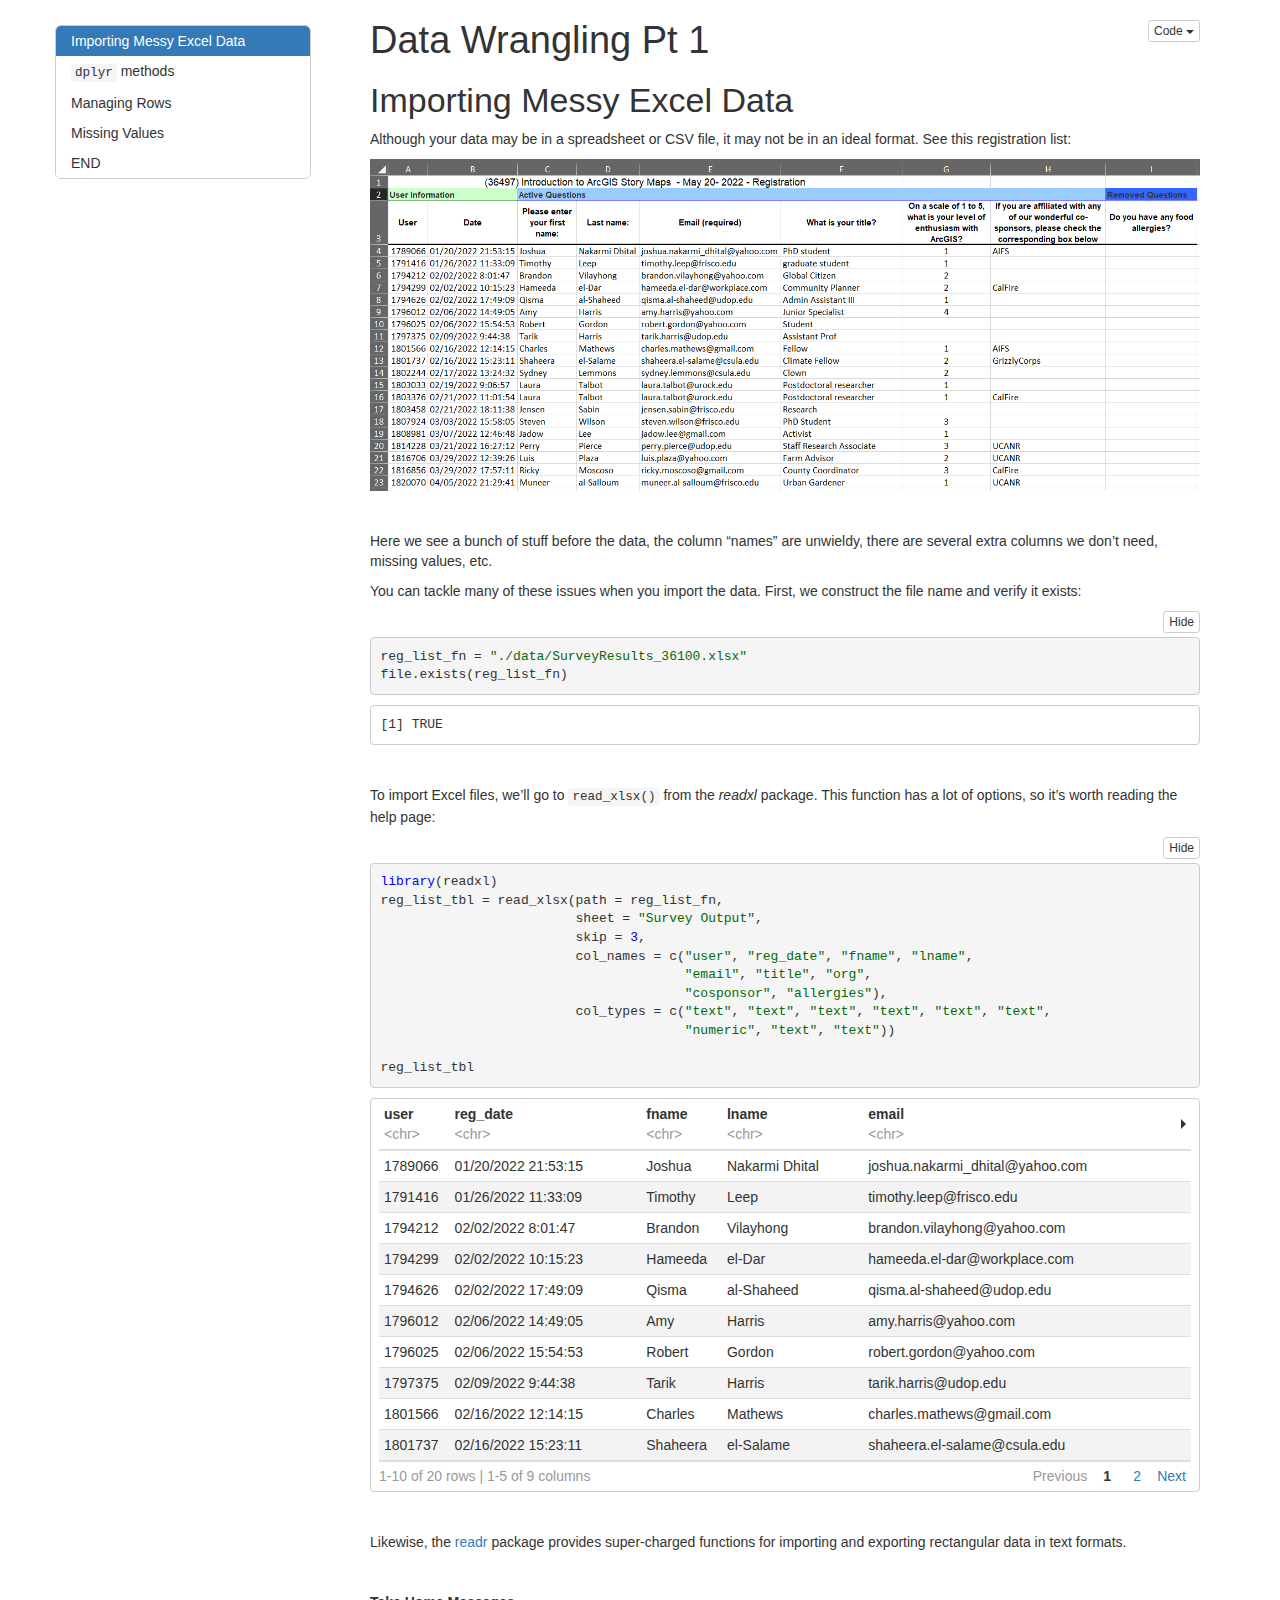
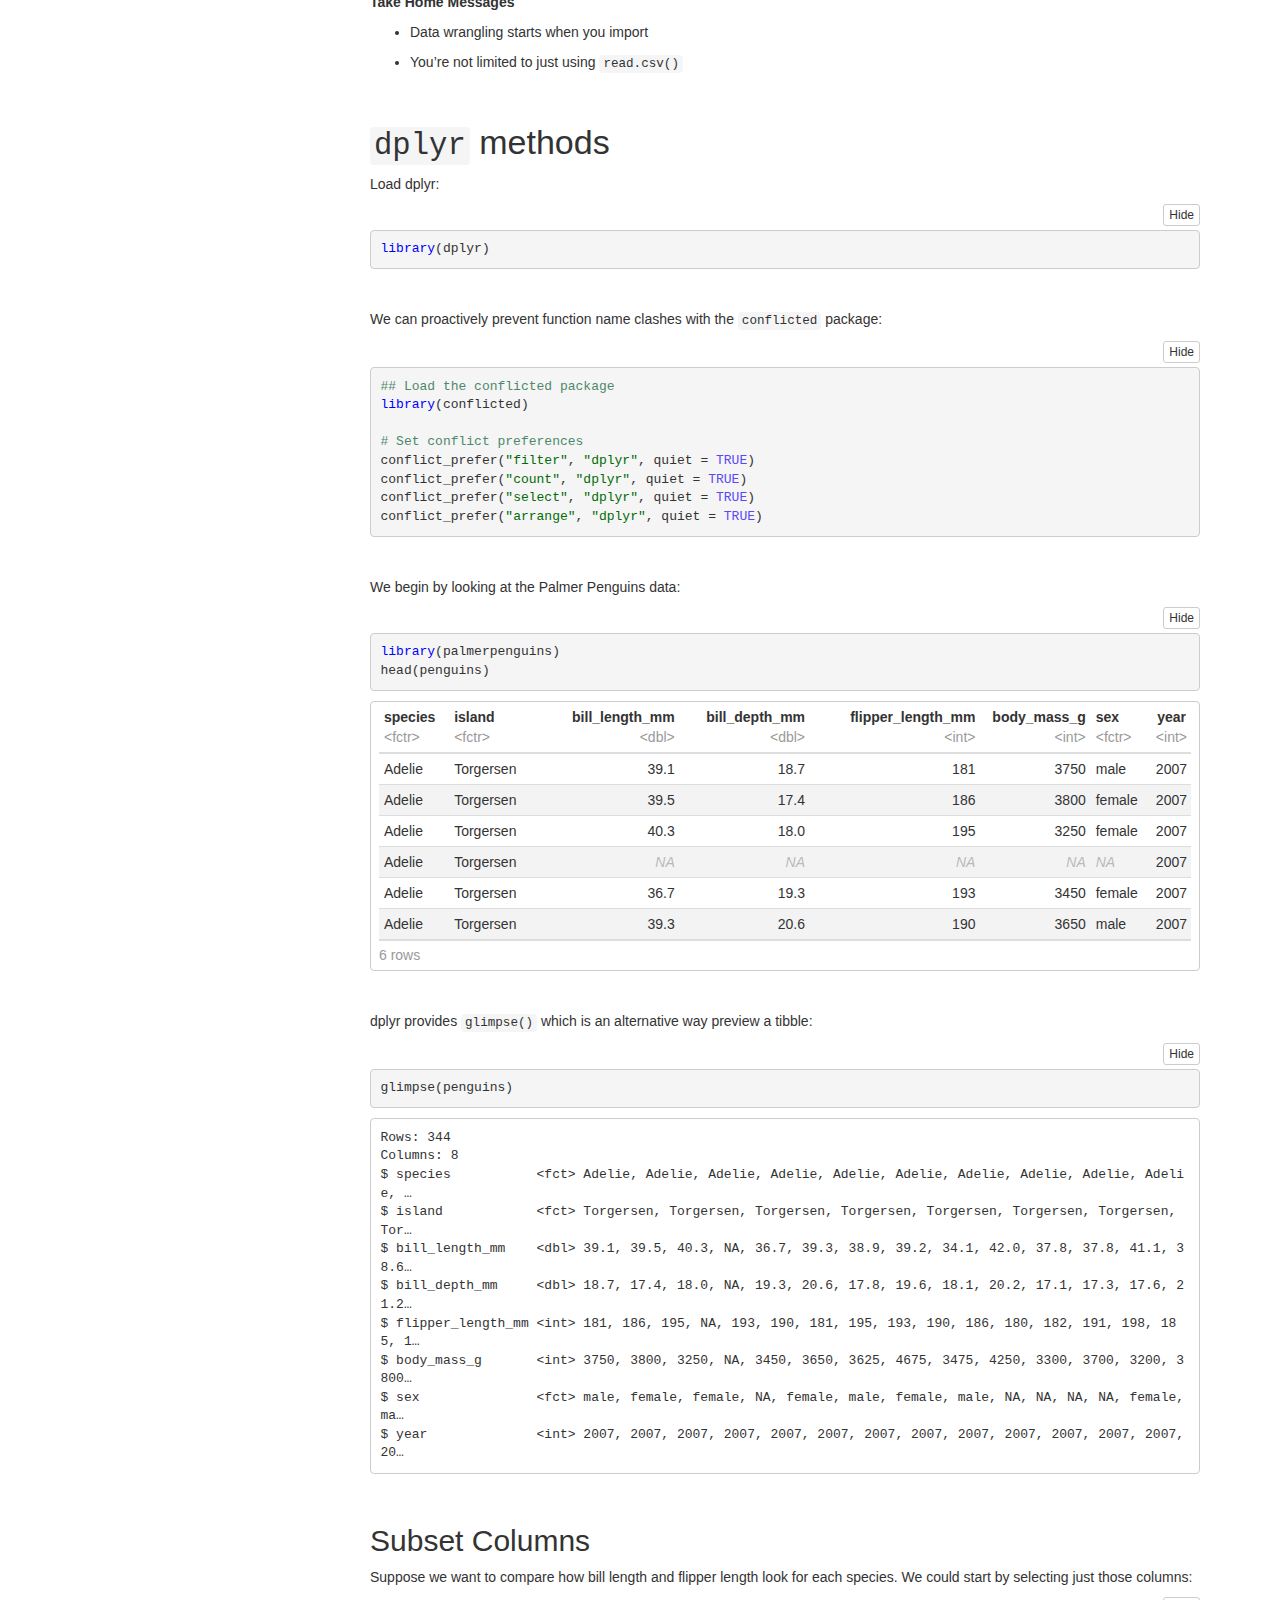
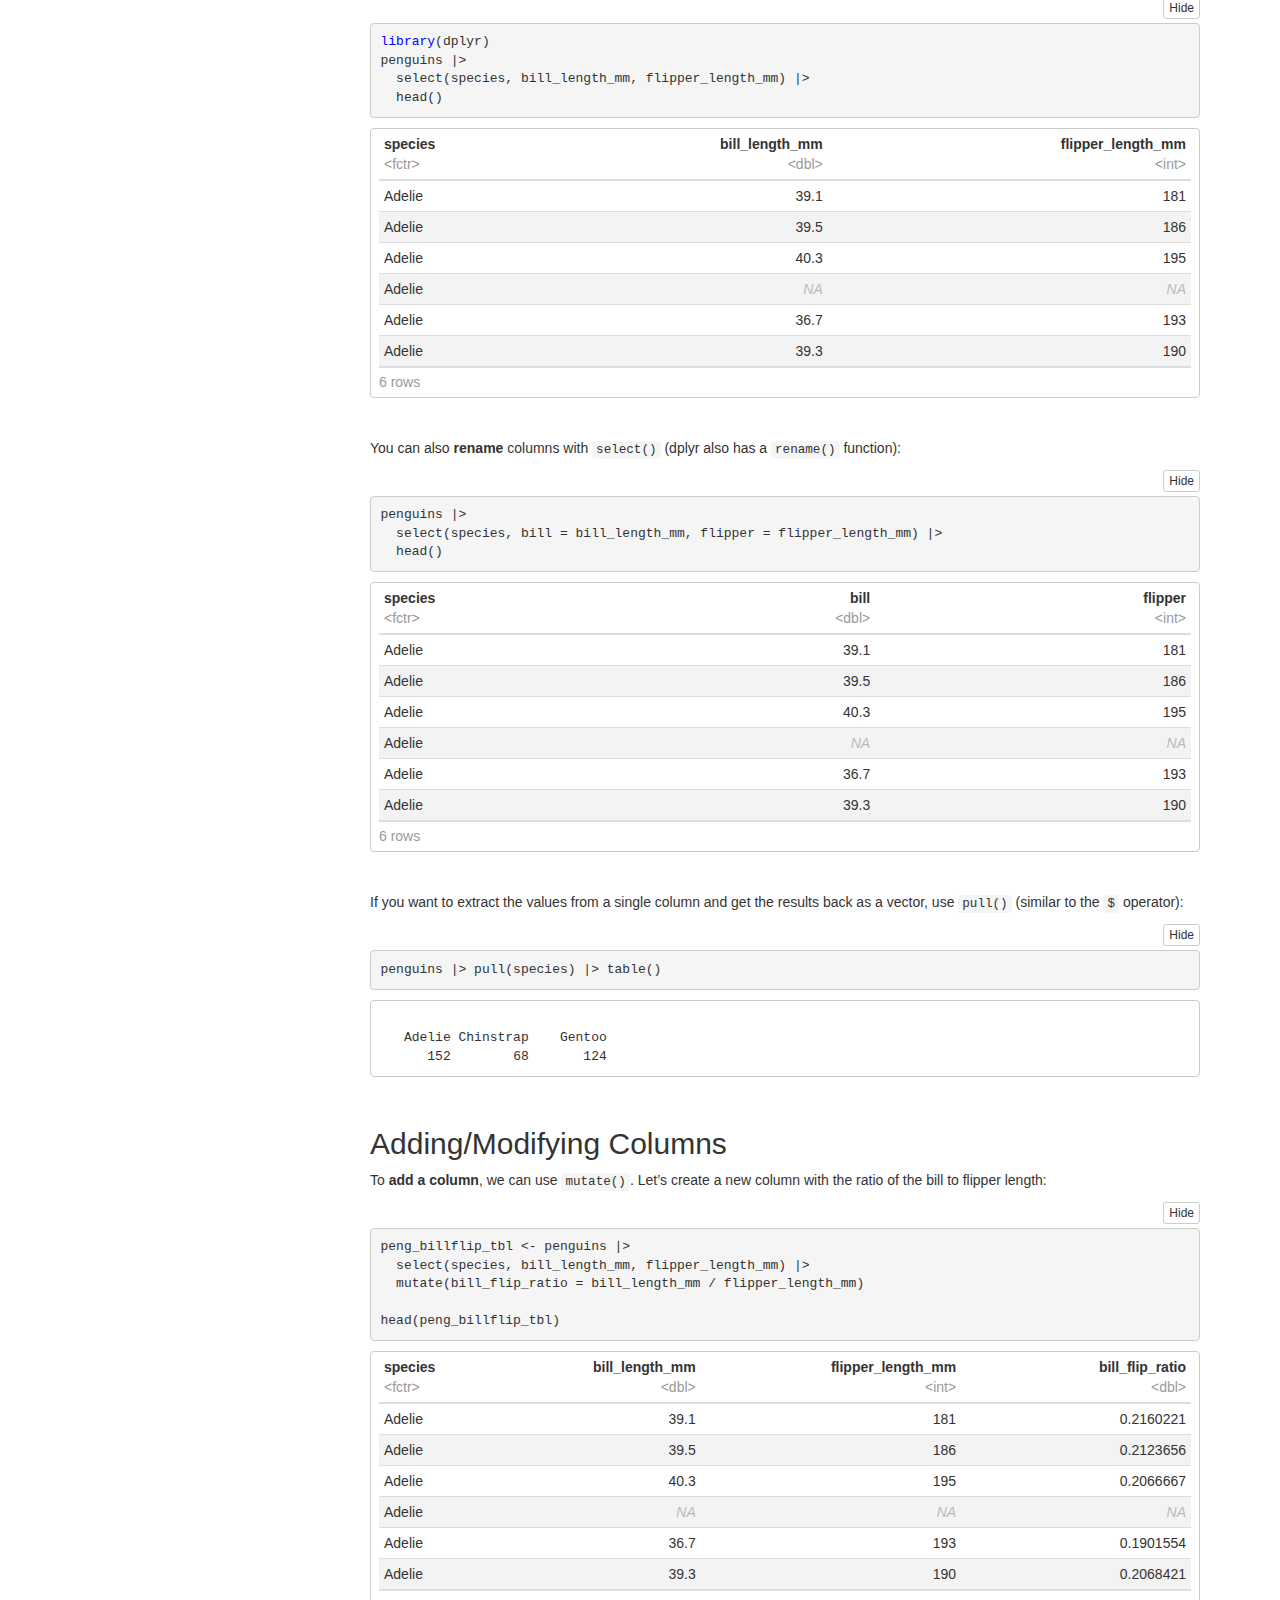
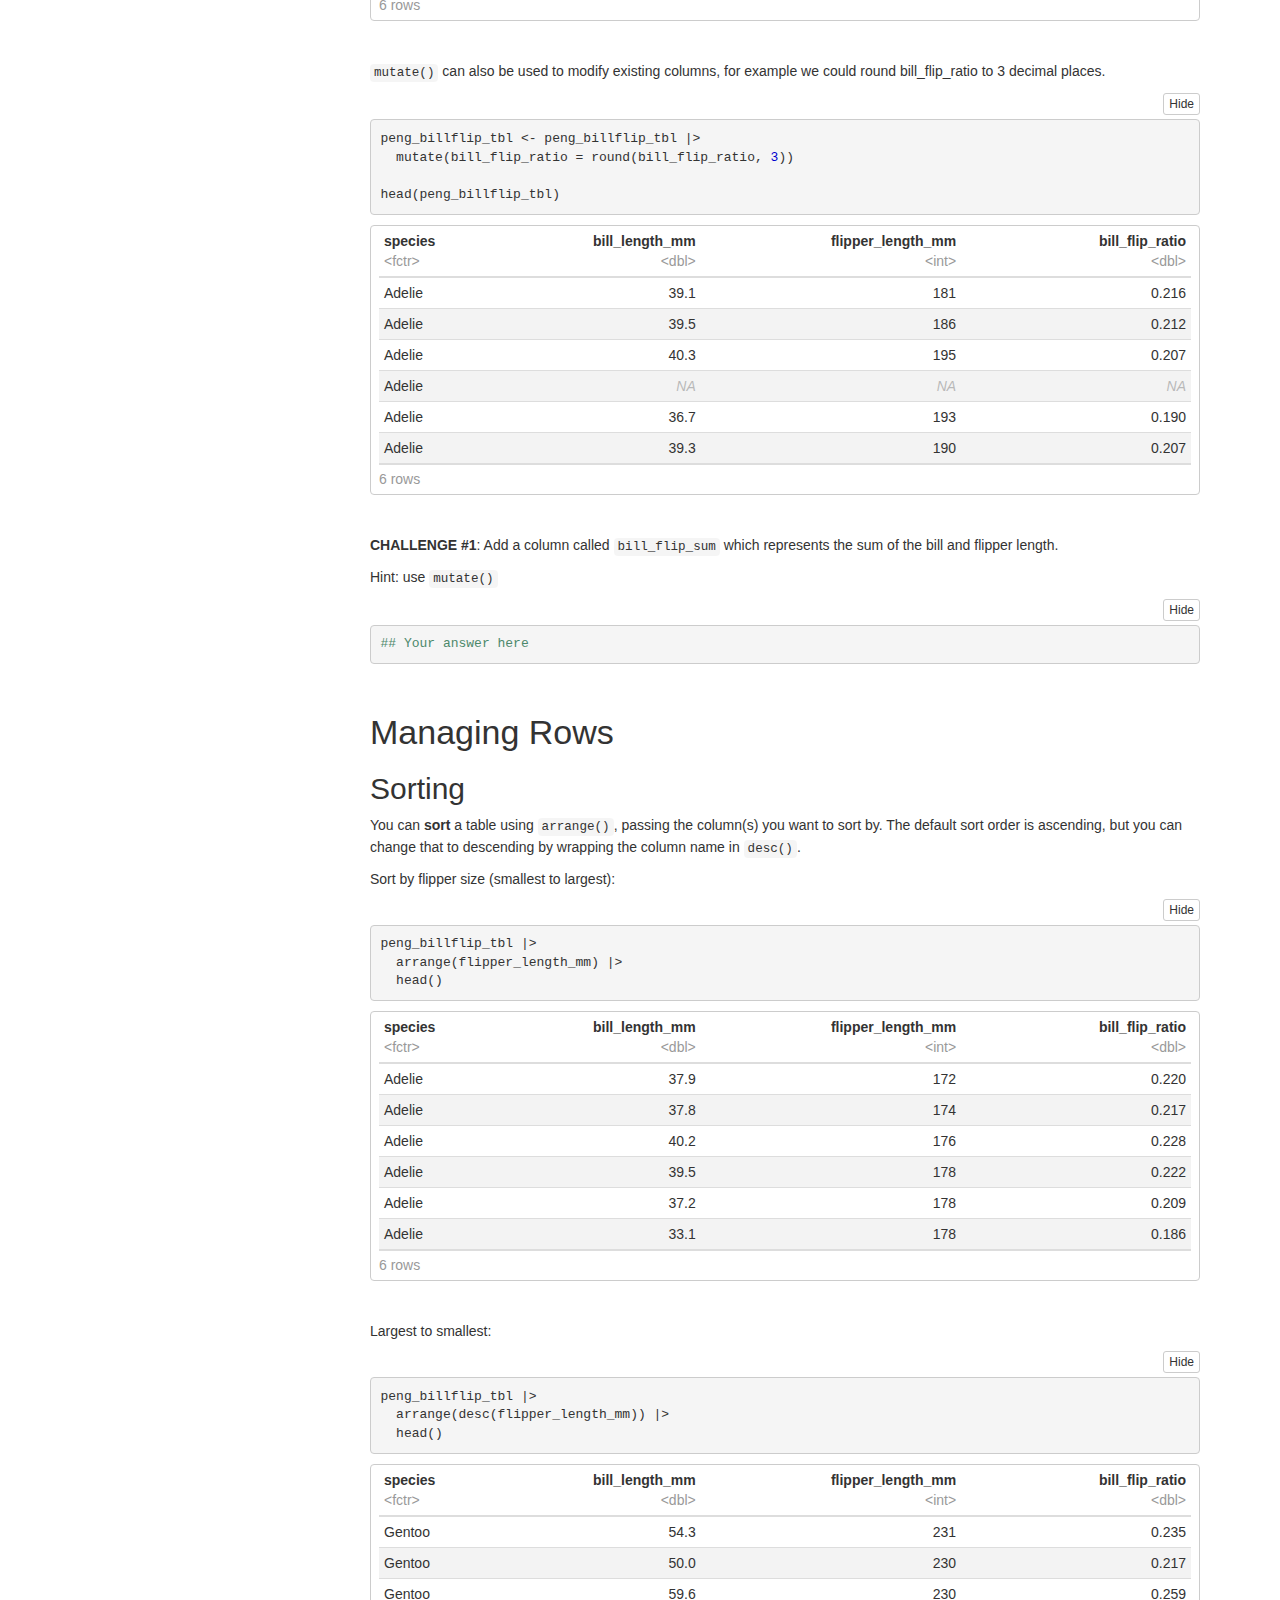
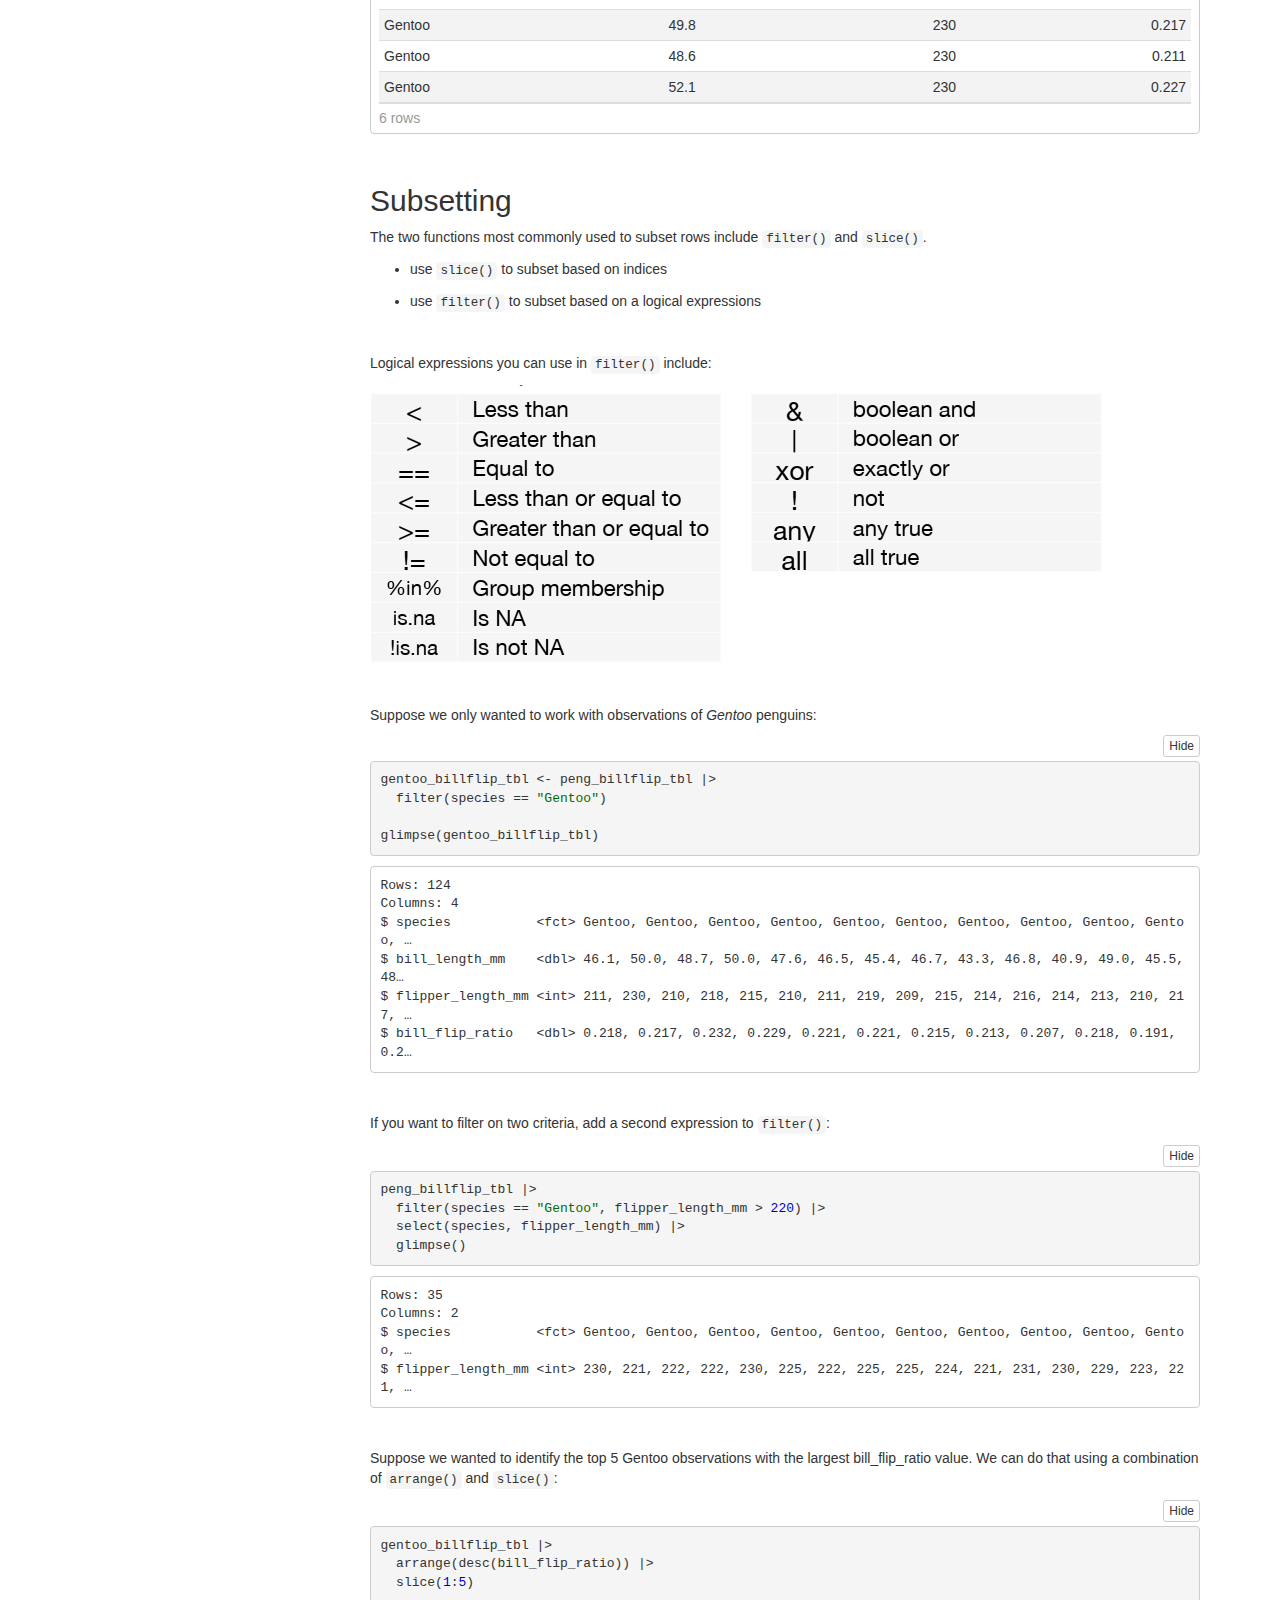
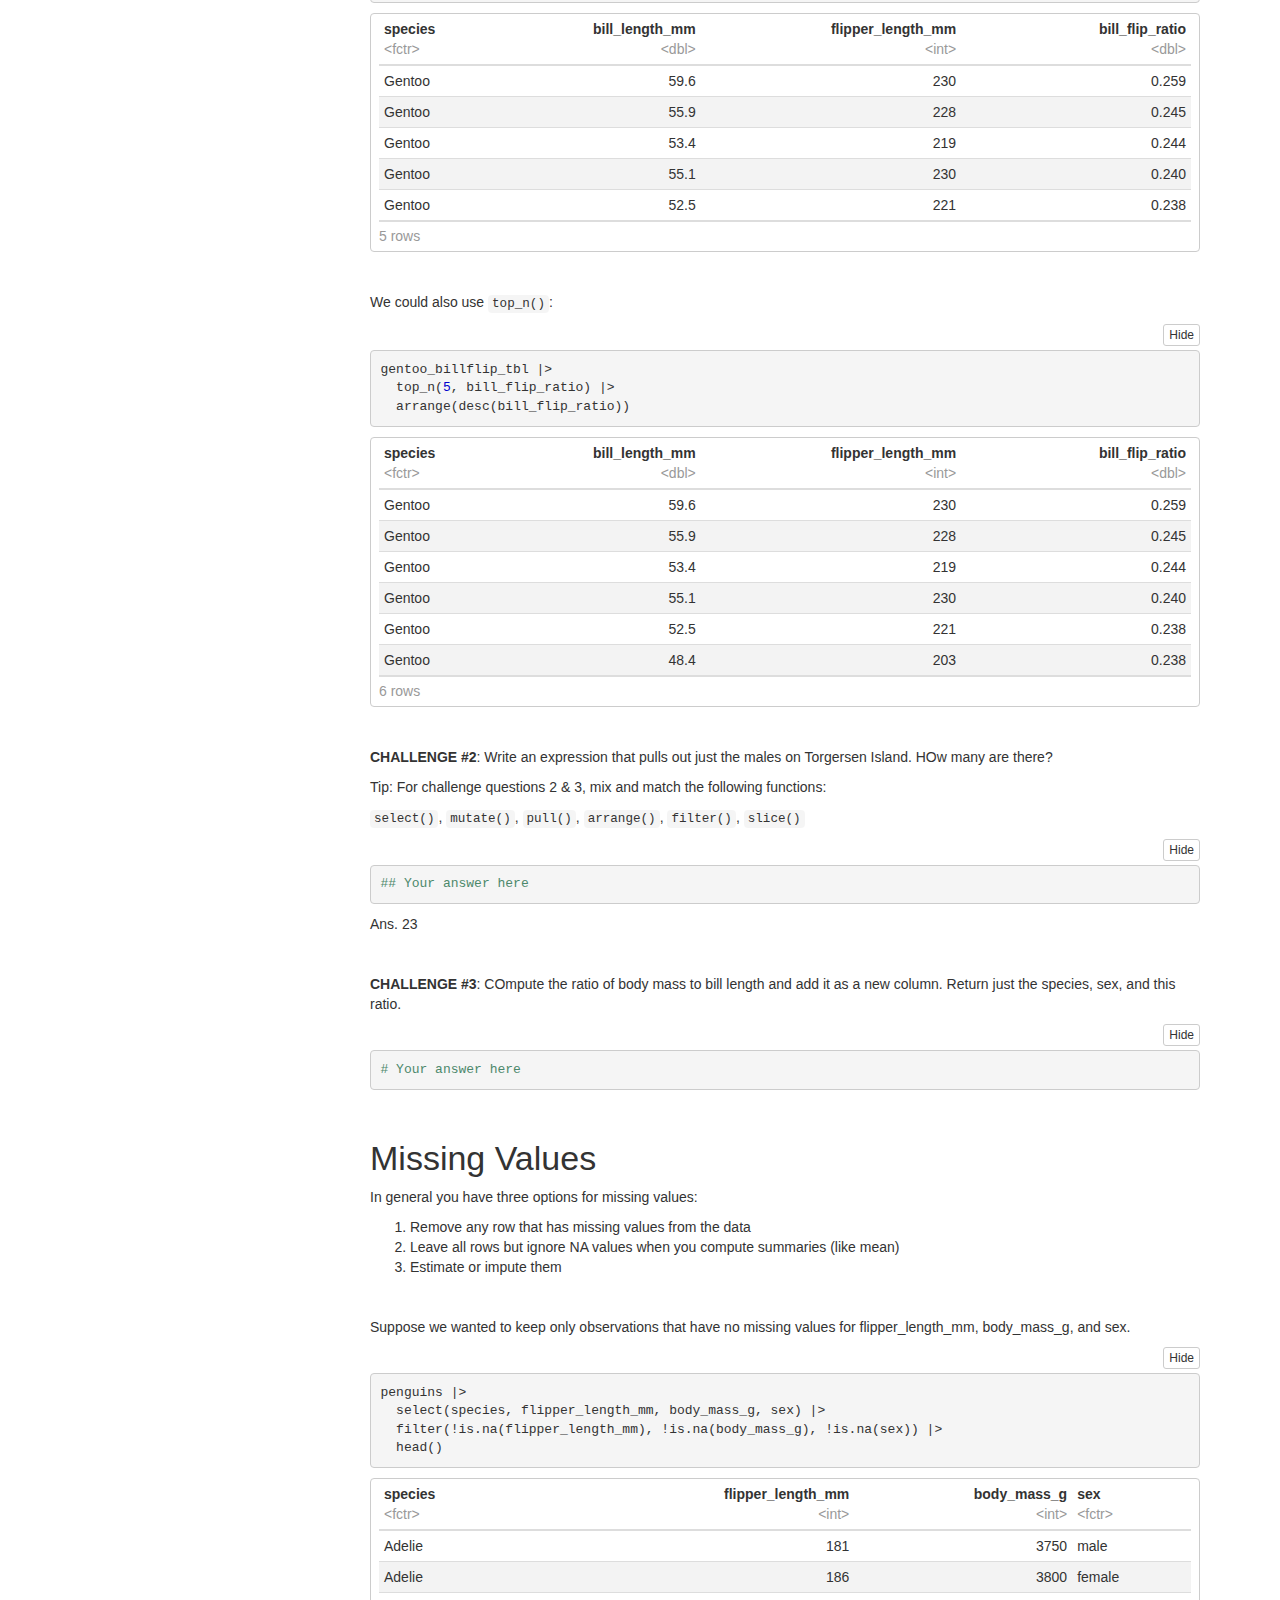
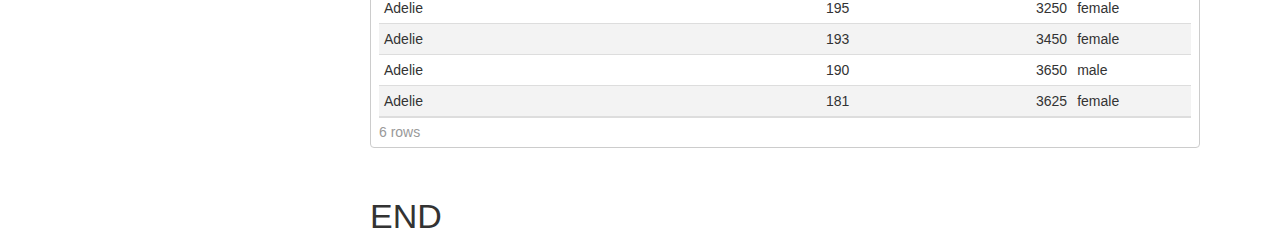
==== exercises/nb_datawrangling_01.nb.html @ 85abaac6 "Updates for Part 3" ====
<!DOCTYPE html>

<html>

<head>

<meta charset="utf-8" />
<meta name="generator" content="pandoc" />
<meta http-equiv="X-UA-Compatible" content="IE=EDGE" />




<title>Data Wrangling Pt 1</title>

<script>// Pandoc 2.9 adds attributes on both header and div. We remove the former (to
// be compatible with the behavior of Pandoc < 2.8).
document.addEventListener('DOMContentLoaded', function(e) {
  var hs = document.querySelectorAll("div.section[class*='level'] > :first-child");
  var i, h, a;
  for (i = 0; i < hs.length; i++) {
    h = hs[i];
    if (!/^h[1-6]$/i.test(h.tagName)) continue;  // it should be a header h1-h6
    a = h.attributes;
    while (a.length > 0) h.removeAttribute(a[0].name);
  }
});
</script>
<script>/*! jQuery v3.6.0 | (c) OpenJS Foundation and other contributors | jquery.org/license */
!function(e,t){"use strict";"object"==typeof module&&"object"==typeof module.exports?module.exports=e.document?t(e,!0):function(e){if(!e.document)throw new Error("jQuery requires a window with a document");return t(e)}:t(e)}("undefined"!=typeof window?window:this,function(C,e){"use strict";var t=[],r=Object.getPrototypeOf,s=t.slice,g=t.flat?function(e){return t.flat.call(e)}:function(e){return t.concat.apply([],e)},u=t.push,i=t.indexOf,n={},o=n.toString,v=n.hasOwnProperty,a=v.toString,l=a.call(Object),y={},m=function(e){return"function"==typeof e&&"number"!=typeof e.nodeType&&"function"!=typeof e.item},x=function(e){return null!=e&&e===e.window},E=C.document,c={type:!0,src:!0,nonce:!0,noModule:!0};function b(e,t,n){var r,i,o=(n=n||E).createElement("script");if(o.text=e,t)for(r in c)(i=t[r]||t.getAttribute&&t.getAttribute(r))&&o.setAttribute(r,i);n.head.appendChild(o).parentNode.removeChild(o)}function w(e){return null==e?e+"":"object"==typeof e||"function"==typeof e?n[o.call(e)]||"object":typeof e}var f="3.6.0",S=function(e,t){return new S.fn.init(e,t)};function p(e){var t=!!e&&"length"in e&&e.length,n=w(e);return!m(e)&&!x(e)&&("array"===n||0===t||"number"==typeof t&&0<t&&t-1 in e)}S.fn=S.prototype={jquery:f,constructor:S,length:0,toArray:function(){return s.call(this)},get:function(e){return null==e?s.call(this):e<0?this[e+this.length]:this[e]},pushStack:function(e){var t=S.merge(this.constructor(),e);return t.prevObject=this,t},each:function(e){return S.each(this,e)},map:function(n){return this.pushStack(S.map(this,function(e,t){return n.call(e,t,e)}))},slice:function(){return this.pushStack(s.apply(this,arguments))},first:function(){return this.eq(0)},last:function(){return this.eq(-1)},even:function(){return this.pushStack(S.grep(this,function(e,t){return(t+1)%2}))},odd:function(){return this.pushStack(S.grep(this,function(e,t){return t%2}))},eq:function(e){var t=this.length,n=+e+(e<0?t:0);return this.pushStack(0<=n&&n<t?[this[n]]:[])},end:function(){return this.prevObject||this.constructor()},push:u,sort:t.sort,splice:t.splice},S.extend=S.fn.extend=function(){var e,t,n,r,i,o,a=arguments[0]||{},s=1,u=arguments.length,l=!1;for("boolean"==typeof a&&(l=a,a=arguments[s]||{},s++),"object"==typeof a||m(a)||(a={}),s===u&&(a=this,s--);s<u;s++)if(null!=(e=arguments[s]))for(t in e)r=e[t],"__proto__"!==t&&a!==r&&(l&&r&&(S.isPlainObject(r)||(i=Array.isArray(r)))?(n=a[t],o=i&&!Array.isArray(n)?[]:i||S.isPlainObject(n)?n:{},i=!1,a[t]=S.extend(l,o,r)):void 0!==r&&(a[t]=r));return a},S.extend({expando:"jQuery"+(f+Math.random()).replace(/\D/g,""),isReady:!0,error:function(e){throw new Error(e)},noop:function(){},isPlainObject:function(e){var t,n;return!(!e||"[object Object]"!==o.call(e))&&(!(t=r(e))||"function"==typeof(n=v.call(t,"constructor")&&t.constructor)&&a.call(n)===l)},isEmptyObject:function(e){var t;for(t in e)return!1;return!0},globalEval:function(e,t,n){b(e,{nonce:t&&t.nonce},n)},each:function(e,t){var n,r=0;if(p(e)){for(n=e.length;r<n;r++)if(!1===t.call(e[r],r,e[r]))break}else for(r in e)if(!1===t.call(e[r],r,e[r]))break;return e},makeArray:function(e,t){var n=t||[];return null!=e&&(p(Object(e))?S.merge(n,"string"==typeof e?[e]:e):u.call(n,e)),n},inArray:function(e,t,n){return null==t?-1:i.call(t,e,n)},merge:function(e,t){for(var n=+t.length,r=0,i=e.length;r<n;r++)e[i++]=t[r];return e.length=i,e},grep:function(e,t,n){for(var r=[],i=0,o=e.length,a=!n;i<o;i++)!t(e[i],i)!==a&&r.push(e[i]);return r},map:function(e,t,n){var r,i,o=0,a=[];if(p(e))for(r=e.length;o<r;o++)null!=(i=t(e[o],o,n))&&a.push(i);else for(o in e)null!=(i=t(e[o],o,n))&&a.push(i);return g(a)},guid:1,support:y}),"function"==typeof Symbol&&(S.fn[Symbol.iterator]=t[Symbol.iterator]),S.each("Boolean Number String Function Array Date RegExp Object Error Symbol".split(" "),function(e,t){n["[object "+t+"]"]=t.toLowerCase()});var d=function(n){var e,d,b,o,i,h,f,g,w,u,l,T,C,a,E,v,s,c,y,S="sizzle"+1*new Date,p=n.document,k=0,r=0,m=ue(),x=ue(),A=ue(),N=ue(),j=function(e,t){return e===t&&(l=!0),0},D={}.hasOwnProperty,t=[],q=t.pop,L=t.push,H=t.push,O=t.slice,P=function(e,t){for(var n=0,r=e.length;n<r;n++)if(e[n]===t)return n;return-1},R="checked|selected|async|autofocus|autoplay|controls|defer|disabled|hidden|ismap|loop|multiple|open|readonly|required|scoped",M="[\\x20\\t\\r\\n\\f]",I="(?:\\\\[\\da-fA-F]{1,6}"+M+"?|\\\\[^\\r\\n\\f]|[\\w-]|[^\0-\\x7f])+",W="\\["+M+"*("+I+")(?:"+M+"*([*^$|!~]?=)"+M+"*(?:'((?:\\\\.|[^\\\\'])*)'|\"((?:\\\\.|[^\\\\\"])*)\"|("+I+"))|)"+M+"*\\]",F=":("+I+")(?:\\((('((?:\\\\.|[^\\\\'])*)'|\"((?:\\\\.|[^\\\\\"])*)\")|((?:\\\\.|[^\\\\()[\\]]|"+W+")*)|.*)\\)|)",B=new RegExp(M+"+","g"),$=new RegExp("^"+M+"+|((?:^|[^\\\\])(?:\\\\.)*)"+M+"+$","g"),_=new RegExp("^"+M+"*,"+M+"*"),z=new RegExp("^"+M+"*([>+~]|"+M+")"+M+"*"),U=new RegExp(M+"|>"),X=new RegExp(F),V=new RegExp("^"+I+"$"),G={ID:new RegExp("^#("+I+")"),CLASS:new RegExp("^\\.("+I+")"),TAG:new RegExp("^("+I+"|[*])"),ATTR:new RegExp("^"+W),PSEUDO:new RegExp("^"+F),CHILD:new RegExp("^:(only|first|last|nth|nth-last)-(child|of-type)(?:\\("+M+"*(even|odd|(([+-]|)(\\d*)n|)"+M+"*(?:([+-]|)"+M+"*(\\d+)|))"+M+"*\\)|)","i"),bool:new RegExp("^(?:"+R+")$","i"),needsContext:new RegExp("^"+M+"*[>+~]|:(even|odd|eq|gt|lt|nth|first|last)(?:\\("+M+"*((?:-\\d)?\\d*)"+M+"*\\)|)(?=[^-]|$)","i")},Y=/HTML$/i,Q=/^(?:input|select|textarea|button)$/i,J=/^h\d$/i,K=/^[^{]+\{\s*\[native \w/,Z=/^(?:#([\w-]+)|(\w+)|\.([\w-]+))$/,ee=/[+~]/,te=new RegExp("\\\\[\\da-fA-F]{1,6}"+M+"?|\\\\([^\\r\\n\\f])","g"),ne=function(e,t){var n="0x"+e.slice(1)-65536;return t||(n<0?String.fromCharCode(n+65536):String.fromCharCode(n>>10|55296,1023&n|56320))},re=/([\0-\x1f\x7f]|^-?\d)|^-$|[^\0-\x1f\x7f-\uFFFF\w-]/g,ie=function(e,t){return t?"\0"===e?"\ufffd":e.slice(0,-1)+"\\"+e.charCodeAt(e.length-1).toString(16)+" ":"\\"+e},oe=function(){T()},ae=be(function(e){return!0===e.disabled&&"fieldset"===e.nodeName.toLowerCase()},{dir:"parentNode",next:"legend"});try{H.apply(t=O.call(p.childNodes),p.childNodes),t[p.childNodes.length].nodeType}catch(e){H={apply:t.length?function(e,t){L.apply(e,O.call(t))}:function(e,t){var n=e.length,r=0;while(e[n++]=t[r++]);e.length=n-1}}}function se(t,e,n,r){var i,o,a,s,u,l,c,f=e&&e.ownerDocument,p=e?e.nodeType:9;if(n=n||[],"string"!=typeof t||!t||1!==p&&9!==p&&11!==p)return n;if(!r&&(T(e),e=e||C,E)){if(11!==p&&(u=Z.exec(t)))if(i=u[1]){if(9===p){if(!(a=e.getElementById(i)))return n;if(a.id===i)return n.push(a),n}else if(f&&(a=f.getElementById(i))&&y(e,a)&&a.id===i)return n.push(a),n}else{if(u[2])return H.apply(n,e.getElementsByTagName(t)),n;if((i=u[3])&&d.getElementsByClassName&&e.getElementsByClassName)return H.apply(n,e.getElementsByClassName(i)),n}if(d.qsa&&!N[t+" "]&&(!v||!v.test(t))&&(1!==p||"object"!==e.nodeName.toLowerCase())){if(c=t,f=e,1===p&&(U.test(t)||z.test(t))){(f=ee.test(t)&&ye(e.parentNode)||e)===e&&d.scope||((s=e.getAttribute("id"))?s=s.replace(re,ie):e.setAttribute("id",s=S)),o=(l=h(t)).length;while(o--)l[o]=(s?"#"+s:":scope")+" "+xe(l[o]);c=l.join(",")}try{return H.apply(n,f.querySelectorAll(c)),n}catch(e){N(t,!0)}finally{s===S&&e.removeAttribute("id")}}}return g(t.replace($,"$1"),e,n,r)}function ue(){var r=[];return function e(t,n){return r.push(t+" ")>b.cacheLength&&delete e[r.shift()],e[t+" "]=n}}function le(e){return e[S]=!0,e}function ce(e){var t=C.createElement("fieldset");try{return!!e(t)}catch(e){return!1}finally{t.parentNode&&t.parentNode.removeChild(t),t=null}}function fe(e,t){var n=e.split("|"),r=n.length;while(r--)b.attrHandle[n[r]]=t}function pe(e,t){var n=t&&e,r=n&&1===e.nodeType&&1===t.nodeType&&e.sourceIndex-t.sourceIndex;if(r)return r;if(n)while(n=n.nextSibling)if(n===t)return-1;return e?1:-1}function de(t){return function(e){return"input"===e.nodeName.toLowerCase()&&e.type===t}}function he(n){return function(e){var t=e.nodeName.toLowerCase();return("input"===t||"button"===t)&&e.type===n}}function ge(t){return function(e){return"form"in e?e.parentNode&&!1===e.disabled?"label"in e?"label"in e.parentNode?e.parentNode.disabled===t:e.disabled===t:e.isDisabled===t||e.isDisabled!==!t&&ae(e)===t:e.disabled===t:"label"in e&&e.disabled===t}}function ve(a){return le(function(o){return o=+o,le(function(e,t){var n,r=a([],e.length,o),i=r.length;while(i--)e[n=r[i]]&&(e[n]=!(t[n]=e[n]))})})}function ye(e){return e&&"undefined"!=typeof e.getElementsByTagName&&e}for(e in d=se.support={},i=se.isXML=function(e){var t=e&&e.namespaceURI,n=e&&(e.ownerDocument||e).documentElement;return!Y.test(t||n&&n.nodeName||"HTML")},T=se.setDocument=function(e){var t,n,r=e?e.ownerDocument||e:p;return r!=C&&9===r.nodeType&&r.documentElement&&(a=(C=r).documentElement,E=!i(C),p!=C&&(n=C.defaultView)&&n.top!==n&&(n.addEventListener?n.addEventListener("unload",oe,!1):n.attachEvent&&n.attachEvent("onunload",oe)),d.scope=ce(function(e){return a.appendChild(e).appendChild(C.createElement("div")),"undefined"!=typeof e.querySelectorAll&&!e.querySelectorAll(":scope fieldset div").length}),d.attributes=ce(function(e){return e.className="i",!e.getAttribute("className")}),d.getElementsByTagName=ce(function(e){return e.appendChild(C.createComment("")),!e.getElementsByTagName("*").length}),d.getElementsByClassName=K.test(C.getElementsByClassName),d.getById=ce(function(e){return a.appendChild(e).id=S,!C.getElementsByName||!C.getElementsByName(S).length}),d.getById?(b.filter.ID=function(e){var t=e.replace(te,ne);return function(e){return e.getAttribute("id")===t}},b.find.ID=function(e,t){if("undefined"!=typeof t.getElementById&&E){var n=t.getElementById(e);return n?[n]:[]}}):(b.filter.ID=function(e){var n=e.replace(te,ne);return function(e){var t="undefined"!=typeof e.getAttributeNode&&e.getAttributeNode("id");return t&&t.value===n}},b.find.ID=function(e,t){if("undefined"!=typeof t.getElementById&&E){var n,r,i,o=t.getElementById(e);if(o){if((n=o.getAttributeNode("id"))&&n.value===e)return[o];i=t.getElementsByName(e),r=0;while(o=i[r++])if((n=o.getAttributeNode("id"))&&n.value===e)return[o]}return[]}}),b.find.TAG=d.getElementsByTagName?function(e,t){return"undefined"!=typeof t.getElementsByTagName?t.getElementsByTagName(e):d.qsa?t.querySelectorAll(e):void 0}:function(e,t){var n,r=[],i=0,o=t.getElementsByTagName(e);if("*"===e){while(n=o[i++])1===n.nodeType&&r.push(n);return r}return o},b.find.CLASS=d.getElementsByClassName&&function(e,t){if("undefined"!=typeof t.getElementsByClassName&&E)return t.getElementsByClassName(e)},s=[],v=[],(d.qsa=K.test(C.querySelectorAll))&&(ce(function(e){var t;a.appendChild(e).innerHTML="<a id='"+S+"'></a><select id='"+S+"-\r\\' msallowcapture=''><option selected=''></option></select>",e.querySelectorAll("[msallowcapture^='']").length&&v.push("[*^$]="+M+"*(?:''|\"\")"),e.querySelectorAll("[selected]").length||v.push("\\["+M+"*(?:value|"+R+")"),e.querySelectorAll("[id~="+S+"-]").length||v.push("~="),(t=C.createElement("input")).setAttribute("name",""),e.appendChild(t),e.querySelectorAll("[name='']").length||v.push("\\["+M+"*name"+M+"*="+M+"*(?:''|\"\")"),e.querySelectorAll(":checked").length||v.push(":checked"),e.querySelectorAll("a#"+S+"+*").length||v.push(".#.+[+~]"),e.querySelectorAll("\\\f"),v.push("[\\r\\n\\f]")}),ce(function(e){e.innerHTML="<a href='' disabled='disabled'></a><select disabled='disabled'><option/></select>";var t=C.createElement("input");t.setAttribute("type","hidden"),e.appendChild(t).setAttribute("name","D"),e.querySelectorAll("[name=d]").length&&v.push("name"+M+"*[*^$|!~]?="),2!==e.querySelectorAll(":enabled").length&&v.push(":enabled",":disabled"),a.appendChild(e).disabled=!0,2!==e.querySelectorAll(":disabled").length&&v.push(":enabled",":disabled"),e.querySelectorAll("*,:x"),v.push(",.*:")})),(d.matchesSelector=K.test(c=a.matches||a.webkitMatchesSelector||a.mozMatchesSelector||a.oMatchesSelector||a.msMatchesSelector))&&ce(function(e){d.disconnectedMatch=c.call(e,"*"),c.call(e,"[s!='']:x"),s.push("!=",F)}),v=v.length&&new RegExp(v.join("|")),s=s.length&&new RegExp(s.join("|")),t=K.test(a.compareDocumentPosition),y=t||K.test(a.contains)?function(e,t){var n=9===e.nodeType?e.documentElement:e,r=t&&t.parentNode;return e===r||!(!r||1!==r.nodeType||!(n.contains?n.contains(r):e.compareDocumentPosition&&16&e.compareDocumentPosition(r)))}:function(e,t){if(t)while(t=t.parentNode)if(t===e)return!0;return!1},j=t?function(e,t){if(e===t)return l=!0,0;var n=!e.compareDocumentPosition-!t.compareDocumentPosition;return n||(1&(n=(e.ownerDocument||e)==(t.ownerDocument||t)?e.compareDocumentPosition(t):1)||!d.sortDetached&&t.compareDocumentPosition(e)===n?e==C||e.ownerDocument==p&&y(p,e)?-1:t==C||t.ownerDocument==p&&y(p,t)?1:u?P(u,e)-P(u,t):0:4&n?-1:1)}:function(e,t){if(e===t)return l=!0,0;var n,r=0,i=e.parentNode,o=t.parentNode,a=[e],s=[t];if(!i||!o)return e==C?-1:t==C?1:i?-1:o?1:u?P(u,e)-P(u,t):0;if(i===o)return pe(e,t);n=e;while(n=n.parentNode)a.unshift(n);n=t;while(n=n.parentNode)s.unshift(n);while(a[r]===s[r])r++;return r?pe(a[r],s[r]):a[r]==p?-1:s[r]==p?1:0}),C},se.matches=function(e,t){return se(e,null,null,t)},se.matchesSelector=function(e,t){if(T(e),d.matchesSelector&&E&&!N[t+" "]&&(!s||!s.test(t))&&(!v||!v.test(t)))try{var n=c.call(e,t);if(n||d.disconnectedMatch||e.document&&11!==e.document.nodeType)return n}catch(e){N(t,!0)}return 0<se(t,C,null,[e]).length},se.contains=function(e,t){return(e.ownerDocument||e)!=C&&T(e),y(e,t)},se.attr=function(e,t){(e.ownerDocument||e)!=C&&T(e);var n=b.attrHandle[t.toLowerCase()],r=n&&D.call(b.attrHandle,t.toLowerCase())?n(e,t,!E):void 0;return void 0!==r?r:d.attributes||!E?e.getAttribute(t):(r=e.getAttributeNode(t))&&r.specified?r.value:null},se.escape=function(e){return(e+"").replace(re,ie)},se.error=function(e){throw new Error("Syntax error, unrecognized expression: "+e)},se.uniqueSort=function(e){var t,n=[],r=0,i=0;if(l=!d.detectDuplicates,u=!d.sortStable&&e.slice(0),e.sort(j),l){while(t=e[i++])t===e[i]&&(r=n.push(i));while(r--)e.splice(n[r],1)}return u=null,e},o=se.getText=function(e){var t,n="",r=0,i=e.nodeType;if(i){if(1===i||9===i||11===i){if("string"==typeof e.textContent)return e.textContent;for(e=e.firstChild;e;e=e.nextSibling)n+=o(e)}else if(3===i||4===i)return e.nodeValue}else while(t=e[r++])n+=o(t);return n},(b=se.selectors={cacheLength:50,createPseudo:le,match:G,attrHandle:{},find:{},relative:{">":{dir:"parentNode",first:!0}," ":{dir:"parentNode"},"+":{dir:"previousSibling",first:!0},"~":{dir:"previousSibling"}},preFilter:{ATTR:function(e){return e[1]=e[1].replace(te,ne),e[3]=(e[3]||e[4]||e[5]||"").replace(te,ne),"~="===e[2]&&(e[3]=" "+e[3]+" "),e.slice(0,4)},CHILD:function(e){return e[1]=e[1].toLowerCase(),"nth"===e[1].slice(0,3)?(e[3]||se.error(e[0]),e[4]=+(e[4]?e[5]+(e[6]||1):2*("even"===e[3]||"odd"===e[3])),e[5]=+(e[7]+e[8]||"odd"===e[3])):e[3]&&se.error(e[0]),e},PSEUDO:function(e){var t,n=!e[6]&&e[2];return G.CHILD.test(e[0])?null:(e[3]?e[2]=e[4]||e[5]||"":n&&X.test(n)&&(t=h(n,!0))&&(t=n.indexOf(")",n.length-t)-n.length)&&(e[0]=e[0].slice(0,t),e[2]=n.slice(0,t)),e.slice(0,3))}},filter:{TAG:function(e){var t=e.replace(te,ne).toLowerCase();return"*"===e?function(){return!0}:function(e){return e.nodeName&&e.nodeName.toLowerCase()===t}},CLASS:function(e){var t=m[e+" "];return t||(t=new RegExp("(^|"+M+")"+e+"("+M+"|$)"))&&m(e,function(e){return t.test("string"==typeof e.className&&e.className||"undefined"!=typeof e.getAttribute&&e.getAttribute("class")||"")})},ATTR:function(n,r,i){return function(e){var t=se.attr(e,n);return null==t?"!="===r:!r||(t+="","="===r?t===i:"!="===r?t!==i:"^="===r?i&&0===t.indexOf(i):"*="===r?i&&-1<t.indexOf(i):"$="===r?i&&t.slice(-i.length)===i:"~="===r?-1<(" "+t.replace(B," ")+" ").indexOf(i):"|="===r&&(t===i||t.slice(0,i.length+1)===i+"-"))}},CHILD:function(h,e,t,g,v){var y="nth"!==h.slice(0,3),m="last"!==h.slice(-4),x="of-type"===e;return 1===g&&0===v?function(e){return!!e.parentNode}:function(e,t,n){var r,i,o,a,s,u,l=y!==m?"nextSibling":"previousSibling",c=e.parentNode,f=x&&e.nodeName.toLowerCase(),p=!n&&!x,d=!1;if(c){if(y){while(l){a=e;while(a=a[l])if(x?a.nodeName.toLowerCase()===f:1===a.nodeType)return!1;u=l="only"===h&&!u&&"nextSibling"}return!0}if(u=[m?c.firstChild:c.lastChild],m&&p){d=(s=(r=(i=(o=(a=c)[S]||(a[S]={}))[a.uniqueID]||(o[a.uniqueID]={}))[h]||[])[0]===k&&r[1])&&r[2],a=s&&c.childNodes[s];while(a=++s&&a&&a[l]||(d=s=0)||u.pop())if(1===a.nodeType&&++d&&a===e){i[h]=[k,s,d];break}}else if(p&&(d=s=(r=(i=(o=(a=e)[S]||(a[S]={}))[a.uniqueID]||(o[a.uniqueID]={}))[h]||[])[0]===k&&r[1]),!1===d)while(a=++s&&a&&a[l]||(d=s=0)||u.pop())if((x?a.nodeName.toLowerCase()===f:1===a.nodeType)&&++d&&(p&&((i=(o=a[S]||(a[S]={}))[a.uniqueID]||(o[a.uniqueID]={}))[h]=[k,d]),a===e))break;return(d-=v)===g||d%g==0&&0<=d/g}}},PSEUDO:function(e,o){var t,a=b.pseudos[e]||b.setFilters[e.toLowerCase()]||se.error("unsupported pseudo: "+e);return a[S]?a(o):1<a.length?(t=[e,e,"",o],b.setFilters.hasOwnProperty(e.toLowerCase())?le(function(e,t){var n,r=a(e,o),i=r.length;while(i--)e[n=P(e,r[i])]=!(t[n]=r[i])}):function(e){return a(e,0,t)}):a}},pseudos:{not:le(function(e){var r=[],i=[],s=f(e.replace($,"$1"));return s[S]?le(function(e,t,n,r){var i,o=s(e,null,r,[]),a=e.length;while(a--)(i=o[a])&&(e[a]=!(t[a]=i))}):function(e,t,n){return r[0]=e,s(r,null,n,i),r[0]=null,!i.pop()}}),has:le(function(t){return function(e){return 0<se(t,e).length}}),contains:le(function(t){return t=t.replace(te,ne),function(e){return-1<(e.textContent||o(e)).indexOf(t)}}),lang:le(function(n){return V.test(n||"")||se.error("unsupported lang: "+n),n=n.replace(te,ne).toLowerCase(),function(e){var t;do{if(t=E?e.lang:e.getAttribute("xml:lang")||e.getAttribute("lang"))return(t=t.toLowerCase())===n||0===t.indexOf(n+"-")}while((e=e.parentNode)&&1===e.nodeType);return!1}}),target:function(e){var t=n.location&&n.location.hash;return t&&t.slice(1)===e.id},root:function(e){return e===a},focus:function(e){return e===C.activeElement&&(!C.hasFocus||C.hasFocus())&&!!(e.type||e.href||~e.tabIndex)},enabled:ge(!1),disabled:ge(!0),checked:function(e){var t=e.nodeName.toLowerCase();return"input"===t&&!!e.checked||"option"===t&&!!e.selected},selected:function(e){return e.parentNode&&e.parentNode.selectedIndex,!0===e.selected},empty:function(e){for(e=e.firstChild;e;e=e.nextSibling)if(e.nodeType<6)return!1;return!0},parent:function(e){return!b.pseudos.empty(e)},header:function(e){return J.test(e.nodeName)},input:function(e){return Q.test(e.nodeName)},button:function(e){var t=e.nodeName.toLowerCase();return"input"===t&&"button"===e.type||"button"===t},text:function(e){var t;return"input"===e.nodeName.toLowerCase()&&"text"===e.type&&(null==(t=e.getAttribute("type"))||"text"===t.toLowerCase())},first:ve(function(){return[0]}),last:ve(function(e,t){return[t-1]}),eq:ve(function(e,t,n){return[n<0?n+t:n]}),even:ve(function(e,t){for(var n=0;n<t;n+=2)e.push(n);return e}),odd:ve(function(e,t){for(var n=1;n<t;n+=2)e.push(n);return e}),lt:ve(function(e,t,n){for(var r=n<0?n+t:t<n?t:n;0<=--r;)e.push(r);return e}),gt:ve(function(e,t,n){for(var r=n<0?n+t:n;++r<t;)e.push(r);return e})}}).pseudos.nth=b.pseudos.eq,{radio:!0,checkbox:!0,file:!0,password:!0,image:!0})b.pseudos[e]=de(e);for(e in{submit:!0,reset:!0})b.pseudos[e]=he(e);function me(){}function xe(e){for(var t=0,n=e.length,r="";t<n;t++)r+=e[t].value;return r}function be(s,e,t){var u=e.dir,l=e.next,c=l||u,f=t&&"parentNode"===c,p=r++;return e.first?function(e,t,n){while(e=e[u])if(1===e.nodeType||f)return s(e,t,n);return!1}:function(e,t,n){var r,i,o,a=[k,p];if(n){while(e=e[u])if((1===e.nodeType||f)&&s(e,t,n))return!0}else while(e=e[u])if(1===e.nodeType||f)if(i=(o=e[S]||(e[S]={}))[e.uniqueID]||(o[e.uniqueID]={}),l&&l===e.nodeName.toLowerCase())e=e[u]||e;else{if((r=i[c])&&r[0]===k&&r[1]===p)return a[2]=r[2];if((i[c]=a)[2]=s(e,t,n))return!0}return!1}}function we(i){return 1<i.length?function(e,t,n){var r=i.length;while(r--)if(!i[r](e,t,n))return!1;return!0}:i[0]}function Te(e,t,n,r,i){for(var o,a=[],s=0,u=e.length,l=null!=t;s<u;s++)(o=e[s])&&(n&&!n(o,r,i)||(a.push(o),l&&t.push(s)));return a}function Ce(d,h,g,v,y,e){return v&&!v[S]&&(v=Ce(v)),y&&!y[S]&&(y=Ce(y,e)),le(function(e,t,n,r){var i,o,a,s=[],u=[],l=t.length,c=e||function(e,t,n){for(var r=0,i=t.length;r<i;r++)se(e,t[r],n);return n}(h||"*",n.nodeType?[n]:n,[]),f=!d||!e&&h?c:Te(c,s,d,n,r),p=g?y||(e?d:l||v)?[]:t:f;if(g&&g(f,p,n,r),v){i=Te(p,u),v(i,[],n,r),o=i.length;while(o--)(a=i[o])&&(p[u[o]]=!(f[u[o]]=a))}if(e){if(y||d){if(y){i=[],o=p.length;while(o--)(a=p[o])&&i.push(f[o]=a);y(null,p=[],i,r)}o=p.length;while(o--)(a=p[o])&&-1<(i=y?P(e,a):s[o])&&(e[i]=!(t[i]=a))}}else p=Te(p===t?p.splice(l,p.length):p),y?y(null,t,p,r):H.apply(t,p)})}function Ee(e){for(var i,t,n,r=e.length,o=b.relative[e[0].type],a=o||b.relative[" "],s=o?1:0,u=be(function(e){return e===i},a,!0),l=be(function(e){return-1<P(i,e)},a,!0),c=[function(e,t,n){var r=!o&&(n||t!==w)||((i=t).nodeType?u(e,t,n):l(e,t,n));return i=null,r}];s<r;s++)if(t=b.relative[e[s].type])c=[be(we(c),t)];else{if((t=b.filter[e[s].type].apply(null,e[s].matches))[S]){for(n=++s;n<r;n++)if(b.relative[e[n].type])break;return Ce(1<s&&we(c),1<s&&xe(e.slice(0,s-1).concat({value:" "===e[s-2].type?"*":""})).replace($,"$1"),t,s<n&&Ee(e.slice(s,n)),n<r&&Ee(e=e.slice(n)),n<r&&xe(e))}c.push(t)}return we(c)}return me.prototype=b.filters=b.pseudos,b.setFilters=new me,h=se.tokenize=function(e,t){var n,r,i,o,a,s,u,l=x[e+" "];if(l)return t?0:l.slice(0);a=e,s=[],u=b.preFilter;while(a){for(o in n&&!(r=_.exec(a))||(r&&(a=a.slice(r[0].length)||a),s.push(i=[])),n=!1,(r=z.exec(a))&&(n=r.shift(),i.push({value:n,type:r[0].replace($," ")}),a=a.slice(n.length)),b.filter)!(r=G[o].exec(a))||u[o]&&!(r=u[o](r))||(n=r.shift(),i.push({value:n,type:o,matches:r}),a=a.slice(n.length));if(!n)break}return t?a.length:a?se.error(e):x(e,s).slice(0)},f=se.compile=function(e,t){var n,v,y,m,x,r,i=[],o=[],a=A[e+" "];if(!a){t||(t=h(e)),n=t.length;while(n--)(a=Ee(t[n]))[S]?i.push(a):o.push(a);(a=A(e,(v=o,m=0<(y=i).length,x=0<v.length,r=function(e,t,n,r,i){var o,a,s,u=0,l="0",c=e&&[],f=[],p=w,d=e||x&&b.find.TAG("*",i),h=k+=null==p?1:Math.random()||.1,g=d.length;for(i&&(w=t==C||t||i);l!==g&&null!=(o=d[l]);l++){if(x&&o){a=0,t||o.ownerDocument==C||(T(o),n=!E);while(s=v[a++])if(s(o,t||C,n)){r.push(o);break}i&&(k=h)}m&&((o=!s&&o)&&u--,e&&c.push(o))}if(u+=l,m&&l!==u){a=0;while(s=y[a++])s(c,f,t,n);if(e){if(0<u)while(l--)c[l]||f[l]||(f[l]=q.call(r));f=Te(f)}H.apply(r,f),i&&!e&&0<f.length&&1<u+y.length&&se.uniqueSort(r)}return i&&(k=h,w=p),c},m?le(r):r))).selector=e}return a},g=se.select=function(e,t,n,r){var i,o,a,s,u,l="function"==typeof e&&e,c=!r&&h(e=l.selector||e);if(n=n||[],1===c.length){if(2<(o=c[0]=c[0].slice(0)).length&&"ID"===(a=o[0]).type&&9===t.nodeType&&E&&b.relative[o[1].type]){if(!(t=(b.find.ID(a.matches[0].replace(te,ne),t)||[])[0]))return n;l&&(t=t.parentNode),e=e.slice(o.shift().value.length)}i=G.needsContext.test(e)?0:o.length;while(i--){if(a=o[i],b.relative[s=a.type])break;if((u=b.find[s])&&(r=u(a.matches[0].replace(te,ne),ee.test(o[0].type)&&ye(t.parentNode)||t))){if(o.splice(i,1),!(e=r.length&&xe(o)))return H.apply(n,r),n;break}}}return(l||f(e,c))(r,t,!E,n,!t||ee.test(e)&&ye(t.parentNode)||t),n},d.sortStable=S.split("").sort(j).join("")===S,d.detectDuplicates=!!l,T(),d.sortDetached=ce(function(e){return 1&e.compareDocumentPosition(C.createElement("fieldset"))}),ce(function(e){return e.innerHTML="<a href='#'></a>","#"===e.firstChild.getAttribute("href")})||fe("type|href|height|width",function(e,t,n){if(!n)return e.getAttribute(t,"type"===t.toLowerCase()?1:2)}),d.attributes&&ce(function(e){return e.innerHTML="<input/>",e.firstChild.setAttribute("value",""),""===e.firstChild.getAttribute("value")})||fe("value",function(e,t,n){if(!n&&"input"===e.nodeName.toLowerCase())return e.defaultValue}),ce(function(e){return null==e.getAttribute("disabled")})||fe(R,function(e,t,n){var r;if(!n)return!0===e[t]?t.toLowerCase():(r=e.getAttributeNode(t))&&r.specified?r.value:null}),se}(C);S.find=d,S.expr=d.selectors,S.expr[":"]=S.expr.pseudos,S.uniqueSort=S.unique=d.uniqueSort,S.text=d.getText,S.isXMLDoc=d.isXML,S.contains=d.contains,S.escapeSelector=d.escape;var h=function(e,t,n){var r=[],i=void 0!==n;while((e=e[t])&&9!==e.nodeType)if(1===e.nodeType){if(i&&S(e).is(n))break;r.push(e)}return r},T=function(e,t){for(var n=[];e;e=e.nextSibling)1===e.nodeType&&e!==t&&n.push(e);return n},k=S.expr.match.needsContext;function A(e,t){return e.nodeName&&e.nodeName.toLowerCase()===t.toLowerCase()}var N=/^<([a-z][^\/\0>:\x20\t\r\n\f]*)[\x20\t\r\n\f]*\/?>(?:<\/\1>|)$/i;function j(e,n,r){return m(n)?S.grep(e,function(e,t){return!!n.call(e,t,e)!==r}):n.nodeType?S.grep(e,function(e){return e===n!==r}):"string"!=typeof n?S.grep(e,function(e){return-1<i.call(n,e)!==r}):S.filter(n,e,r)}S.filter=function(e,t,n){var r=t[0];return n&&(e=":not("+e+")"),1===t.length&&1===r.nodeType?S.find.matchesSelector(r,e)?[r]:[]:S.find.matches(e,S.grep(t,function(e){return 1===e.nodeType}))},S.fn.extend({find:function(e){var t,n,r=this.length,i=this;if("string"!=typeof e)return this.pushStack(S(e).filter(function(){for(t=0;t<r;t++)if(S.contains(i[t],this))return!0}));for(n=this.pushStack([]),t=0;t<r;t++)S.find(e,i[t],n);return 1<r?S.uniqueSort(n):n},filter:function(e){return this.pushStack(j(this,e||[],!1))},not:function(e){return this.pushStack(j(this,e||[],!0))},is:function(e){return!!j(this,"string"==typeof e&&k.test(e)?S(e):e||[],!1).length}});var D,q=/^(?:\s*(<[\w\W]+>)[^>]*|#([\w-]+))$/;(S.fn.init=function(e,t,n){var r,i;if(!e)return this;if(n=n||D,"string"==typeof e){if(!(r="<"===e[0]&&">"===e[e.length-1]&&3<=e.length?[null,e,null]:q.exec(e))||!r[1]&&t)return!t||t.jquery?(t||n).find(e):this.constructor(t).find(e);if(r[1]){if(t=t instanceof S?t[0]:t,S.merge(this,S.parseHTML(r[1],t&&t.nodeType?t.ownerDocument||t:E,!0)),N.test(r[1])&&S.isPlainObject(t))for(r in t)m(this[r])?this[r](t[r]):this.attr(r,t[r]);return this}return(i=E.getElementById(r[2]))&&(this[0]=i,this.length=1),this}return e.nodeType?(this[0]=e,this.length=1,this):m(e)?void 0!==n.ready?n.ready(e):e(S):S.makeArray(e,this)}).prototype=S.fn,D=S(E);var L=/^(?:parents|prev(?:Until|All))/,H={children:!0,contents:!0,next:!0,prev:!0};function O(e,t){while((e=e[t])&&1!==e.nodeType);return e}S.fn.extend({has:function(e){var t=S(e,this),n=t.length;return this.filter(function(){for(var e=0;e<n;e++)if(S.contains(this,t[e]))return!0})},closest:function(e,t){var n,r=0,i=this.length,o=[],a="string"!=typeof e&&S(e);if(!k.test(e))for(;r<i;r++)for(n=this[r];n&&n!==t;n=n.parentNode)if(n.nodeType<11&&(a?-1<a.index(n):1===n.nodeType&&S.find.matchesSelector(n,e))){o.push(n);break}return this.pushStack(1<o.length?S.uniqueSort(o):o)},index:function(e){return e?"string"==typeof e?i.call(S(e),this[0]):i.call(this,e.jquery?e[0]:e):this[0]&&this[0].parentNode?this.first().prevAll().length:-1},add:function(e,t){return this.pushStack(S.uniqueSort(S.merge(this.get(),S(e,t))))},addBack:function(e){return this.add(null==e?this.prevObject:this.prevObject.filter(e))}}),S.each({parent:function(e){var t=e.parentNode;return t&&11!==t.nodeType?t:null},parents:function(e){return h(e,"parentNode")},parentsUntil:function(e,t,n){return h(e,"parentNode",n)},next:function(e){return O(e,"nextSibling")},prev:function(e){return O(e,"previousSibling")},nextAll:function(e){return h(e,"nextSibling")},prevAll:function(e){return h(e,"previousSibling")},nextUntil:function(e,t,n){return h(e,"nextSibling",n)},prevUntil:function(e,t,n){return h(e,"previousSibling",n)},siblings:function(e){return T((e.parentNode||{}).firstChild,e)},children:function(e){return T(e.firstChild)},contents:function(e){return null!=e.contentDocument&&r(e.contentDocument)?e.contentDocument:(A(e,"template")&&(e=e.content||e),S.merge([],e.childNodes))}},function(r,i){S.fn[r]=function(e,t){var n=S.map(this,i,e);return"Until"!==r.slice(-5)&&(t=e),t&&"string"==typeof t&&(n=S.filter(t,n)),1<this.length&&(H[r]||S.uniqueSort(n),L.test(r)&&n.reverse()),this.pushStack(n)}});var P=/[^\x20\t\r\n\f]+/g;function R(e){return e}function M(e){throw e}function I(e,t,n,r){var i;try{e&&m(i=e.promise)?i.call(e).done(t).fail(n):e&&m(i=e.then)?i.call(e,t,n):t.apply(void 0,[e].slice(r))}catch(e){n.apply(void 0,[e])}}S.Callbacks=function(r){var e,n;r="string"==typeof r?(e=r,n={},S.each(e.match(P)||[],function(e,t){n[t]=!0}),n):S.extend({},r);var i,t,o,a,s=[],u=[],l=-1,c=function(){for(a=a||r.once,o=i=!0;u.length;l=-1){t=u.shift();while(++l<s.length)!1===s[l].apply(t[0],t[1])&&r.stopOnFalse&&(l=s.length,t=!1)}r.memory||(t=!1),i=!1,a&&(s=t?[]:"")},f={add:function(){return s&&(t&&!i&&(l=s.length-1,u.push(t)),function n(e){S.each(e,function(e,t){m(t)?r.unique&&f.has(t)||s.push(t):t&&t.length&&"string"!==w(t)&&n(t)})}(arguments),t&&!i&&c()),this},remove:function(){return S.each(arguments,function(e,t){var n;while(-1<(n=S.inArray(t,s,n)))s.splice(n,1),n<=l&&l--}),this},has:function(e){return e?-1<S.inArray(e,s):0<s.length},empty:function(){return s&&(s=[]),this},disable:function(){return a=u=[],s=t="",this},disabled:function(){return!s},lock:function(){return a=u=[],t||i||(s=t=""),this},locked:function(){return!!a},fireWith:function(e,t){return a||(t=[e,(t=t||[]).slice?t.slice():t],u.push(t),i||c()),this},fire:function(){return f.fireWith(this,arguments),this},fired:function(){return!!o}};return f},S.extend({Deferred:function(e){var o=[["notify","progress",S.Callbacks("memory"),S.Callbacks("memory"),2],["resolve","done",S.Callbacks("once memory"),S.Callbacks("once memory"),0,"resolved"],["reject","fail",S.Callbacks("once memory"),S.Callbacks("once memory"),1,"rejected"]],i="pending",a={state:function(){return i},always:function(){return s.done(arguments).fail(arguments),this},"catch":function(e){return a.then(null,e)},pipe:function(){var i=arguments;return S.Deferred(function(r){S.each(o,function(e,t){var n=m(i[t[4]])&&i[t[4]];s[t[1]](function(){var e=n&&n.apply(this,arguments);e&&m(e.promise)?e.promise().progress(r.notify).done(r.resolve).fail(r.reject):r[t[0]+"With"](this,n?[e]:arguments)})}),i=null}).promise()},then:function(t,n,r){var u=0;function l(i,o,a,s){return function(){var n=this,r=arguments,e=function(){var e,t;if(!(i<u)){if((e=a.apply(n,r))===o.promise())throw new TypeError("Thenable self-resolution");t=e&&("object"==typeof e||"function"==typeof e)&&e.then,m(t)?s?t.call(e,l(u,o,R,s),l(u,o,M,s)):(u++,t.call(e,l(u,o,R,s),l(u,o,M,s),l(u,o,R,o.notifyWith))):(a!==R&&(n=void 0,r=[e]),(s||o.resolveWith)(n,r))}},t=s?e:function(){try{e()}catch(e){S.Deferred.exceptionHook&&S.Deferred.exceptionHook(e,t.stackTrace),u<=i+1&&(a!==M&&(n=void 0,r=[e]),o.rejectWith(n,r))}};i?t():(S.Deferred.getStackHook&&(t.stackTrace=S.Deferred.getStackHook()),C.setTimeout(t))}}return S.Deferred(function(e){o[0][3].add(l(0,e,m(r)?r:R,e.notifyWith)),o[1][3].add(l(0,e,m(t)?t:R)),o[2][3].add(l(0,e,m(n)?n:M))}).promise()},promise:function(e){return null!=e?S.extend(e,a):a}},s={};return S.each(o,function(e,t){var n=t[2],r=t[5];a[t[1]]=n.add,r&&n.add(function(){i=r},o[3-e][2].disable,o[3-e][3].disable,o[0][2].lock,o[0][3].lock),n.add(t[3].fire),s[t[0]]=function(){return s[t[0]+"With"](this===s?void 0:this,arguments),this},s[t[0]+"With"]=n.fireWith}),a.promise(s),e&&e.call(s,s),s},when:function(e){var n=arguments.length,t=n,r=Array(t),i=s.call(arguments),o=S.Deferred(),a=function(t){return function(e){r[t]=this,i[t]=1<arguments.length?s.call(arguments):e,--n||o.resolveWith(r,i)}};if(n<=1&&(I(e,o.done(a(t)).resolve,o.reject,!n),"pending"===o.state()||m(i[t]&&i[t].then)))return o.then();while(t--)I(i[t],a(t),o.reject);return o.promise()}});var W=/^(Eval|Internal|Range|Reference|Syntax|Type|URI)Error$/;S.Deferred.exceptionHook=function(e,t){C.console&&C.console.warn&&e&&W.test(e.name)&&C.console.warn("jQuery.Deferred exception: "+e.message,e.stack,t)},S.readyException=function(e){C.setTimeout(function(){throw e})};var F=S.Deferred();function B(){E.removeEventListener("DOMContentLoaded",B),C.removeEventListener("load",B),S.ready()}S.fn.ready=function(e){return F.then(e)["catch"](function(e){S.readyException(e)}),this},S.extend({isReady:!1,readyWait:1,ready:function(e){(!0===e?--S.readyWait:S.isReady)||(S.isReady=!0)!==e&&0<--S.readyWait||F.resolveWith(E,[S])}}),S.ready.then=F.then,"complete"===E.readyState||"loading"!==E.readyState&&!E.documentElement.doScroll?C.setTimeout(S.ready):(E.addEventListener("DOMContentLoaded",B),C.addEventListener("load",B));var $=function(e,t,n,r,i,o,a){var s=0,u=e.length,l=null==n;if("object"===w(n))for(s in i=!0,n)$(e,t,s,n[s],!0,o,a);else if(void 0!==r&&(i=!0,m(r)||(a=!0),l&&(a?(t.call(e,r),t=null):(l=t,t=function(e,t,n){return l.call(S(e),n)})),t))for(;s<u;s++)t(e[s],n,a?r:r.call(e[s],s,t(e[s],n)));return i?e:l?t.call(e):u?t(e[0],n):o},_=/^-ms-/,z=/-([a-z])/g;function U(e,t){return t.toUpperCase()}function X(e){return e.replace(_,"ms-").replace(z,U)}var V=function(e){return 1===e.nodeType||9===e.nodeType||!+e.nodeType};function G(){this.expando=S.expando+G.uid++}G.uid=1,G.prototype={cache:function(e){var t=e[this.expando];return t||(t={},V(e)&&(e.nodeType?e[this.expando]=t:Object.defineProperty(e,this.expando,{value:t,configurable:!0}))),t},set:function(e,t,n){var r,i=this.cache(e);if("string"==typeof t)i[X(t)]=n;else for(r in t)i[X(r)]=t[r];return i},get:function(e,t){return void 0===t?this.cache(e):e[this.expando]&&e[this.expando][X(t)]},access:function(e,t,n){return void 0===t||t&&"string"==typeof t&&void 0===n?this.get(e,t):(this.set(e,t,n),void 0!==n?n:t)},remove:function(e,t){var n,r=e[this.expando];if(void 0!==r){if(void 0!==t){n=(t=Array.isArray(t)?t.map(X):(t=X(t))in r?[t]:t.match(P)||[]).length;while(n--)delete r[t[n]]}(void 0===t||S.isEmptyObject(r))&&(e.nodeType?e[this.expando]=void 0:delete e[this.expando])}},hasData:function(e){var t=e[this.expando];return void 0!==t&&!S.isEmptyObject(t)}};var Y=new G,Q=new G,J=/^(?:\{[\w\W]*\}|\[[\w\W]*\])$/,K=/[A-Z]/g;function Z(e,t,n){var r,i;if(void 0===n&&1===e.nodeType)if(r="data-"+t.replace(K,"-$&").toLowerCase(),"string"==typeof(n=e.getAttribute(r))){try{n="true"===(i=n)||"false"!==i&&("null"===i?null:i===+i+""?+i:J.test(i)?JSON.parse(i):i)}catch(e){}Q.set(e,t,n)}else n=void 0;return n}S.extend({hasData:function(e){return Q.hasData(e)||Y.hasData(e)},data:function(e,t,n){return Q.access(e,t,n)},removeData:function(e,t){Q.remove(e,t)},_data:function(e,t,n){return Y.access(e,t,n)},_removeData:function(e,t){Y.remove(e,t)}}),S.fn.extend({data:function(n,e){var t,r,i,o=this[0],a=o&&o.attributes;if(void 0===n){if(this.length&&(i=Q.get(o),1===o.nodeType&&!Y.get(o,"hasDataAttrs"))){t=a.length;while(t--)a[t]&&0===(r=a[t].name).indexOf("data-")&&(r=X(r.slice(5)),Z(o,r,i[r]));Y.set(o,"hasDataAttrs",!0)}return i}return"object"==typeof n?this.each(function(){Q.set(this,n)}):$(this,function(e){var t;if(o&&void 0===e)return void 0!==(t=Q.get(o,n))?t:void 0!==(t=Z(o,n))?t:void 0;this.each(function(){Q.set(this,n,e)})},null,e,1<arguments.length,null,!0)},removeData:function(e){return this.each(function(){Q.remove(this,e)})}}),S.extend({queue:function(e,t,n){var r;if(e)return t=(t||"fx")+"queue",r=Y.get(e,t),n&&(!r||Array.isArray(n)?r=Y.access(e,t,S.makeArray(n)):r.push(n)),r||[]},dequeue:function(e,t){t=t||"fx";var n=S.queue(e,t),r=n.length,i=n.shift(),o=S._queueHooks(e,t);"inprogress"===i&&(i=n.shift(),r--),i&&("fx"===t&&n.unshift("inprogress"),delete o.stop,i.call(e,function(){S.dequeue(e,t)},o)),!r&&o&&o.empty.fire()},_queueHooks:function(e,t){var n=t+"queueHooks";return Y.get(e,n)||Y.access(e,n,{empty:S.Callbacks("once memory").add(function(){Y.remove(e,[t+"queue",n])})})}}),S.fn.extend({queue:function(t,n){var e=2;return"string"!=typeof t&&(n=t,t="fx",e--),arguments.length<e?S.queue(this[0],t):void 0===n?this:this.each(function(){var e=S.queue(this,t,n);S._queueHooks(this,t),"fx"===t&&"inprogress"!==e[0]&&S.dequeue(this,t)})},dequeue:function(e){return this.each(function(){S.dequeue(this,e)})},clearQueue:function(e){return this.queue(e||"fx",[])},promise:function(e,t){var n,r=1,i=S.Deferred(),o=this,a=this.length,s=function(){--r||i.resolveWith(o,[o])};"string"!=typeof e&&(t=e,e=void 0),e=e||"fx";while(a--)(n=Y.get(o[a],e+"queueHooks"))&&n.empty&&(r++,n.empty.add(s));return s(),i.promise(t)}});var ee=/[+-]?(?:\d*\.|)\d+(?:[eE][+-]?\d+|)/.source,te=new RegExp("^(?:([+-])=|)("+ee+")([a-z%]*)$","i"),ne=["Top","Right","Bottom","Left"],re=E.documentElement,ie=function(e){return S.contains(e.ownerDocument,e)},oe={composed:!0};re.getRootNode&&(ie=function(e){return S.contains(e.ownerDocument,e)||e.getRootNode(oe)===e.ownerDocument});var ae=function(e,t){return"none"===(e=t||e).style.display||""===e.style.display&&ie(e)&&"none"===S.css(e,"display")};function se(e,t,n,r){var i,o,a=20,s=r?function(){return r.cur()}:function(){return S.css(e,t,"")},u=s(),l=n&&n[3]||(S.cssNumber[t]?"":"px"),c=e.nodeType&&(S.cssNumber[t]||"px"!==l&&+u)&&te.exec(S.css(e,t));if(c&&c[3]!==l){u/=2,l=l||c[3],c=+u||1;while(a--)S.style(e,t,c+l),(1-o)*(1-(o=s()/u||.5))<=0&&(a=0),c/=o;c*=2,S.style(e,t,c+l),n=n||[]}return n&&(c=+c||+u||0,i=n[1]?c+(n[1]+1)*n[2]:+n[2],r&&(r.unit=l,r.start=c,r.end=i)),i}var ue={};function le(e,t){for(var n,r,i,o,a,s,u,l=[],c=0,f=e.length;c<f;c++)(r=e[c]).style&&(n=r.style.display,t?("none"===n&&(l[c]=Y.get(r,"display")||null,l[c]||(r.style.display="")),""===r.style.display&&ae(r)&&(l[c]=(u=a=o=void 0,a=(i=r).ownerDocument,s=i.nodeName,(u=ue[s])||(o=a.body.appendChild(a.createElement(s)),u=S.css(o,"display"),o.parentNode.removeChild(o),"none"===u&&(u="block"),ue[s]=u)))):"none"!==n&&(l[c]="none",Y.set(r,"display",n)));for(c=0;c<f;c++)null!=l[c]&&(e[c].style.display=l[c]);return e}S.fn.extend({show:function(){return le(this,!0)},hide:function(){return le(this)},toggle:function(e){return"boolean"==typeof e?e?this.show():this.hide():this.each(function(){ae(this)?S(this).show():S(this).hide()})}});var ce,fe,pe=/^(?:checkbox|radio)$/i,de=/<([a-z][^\/\0>\x20\t\r\n\f]*)/i,he=/^$|^module$|\/(?:java|ecma)script/i;ce=E.createDocumentFragment().appendChild(E.createElement("div")),(fe=E.createElement("input")).setAttribute("type","radio"),fe.setAttribute("checked","checked"),fe.setAttribute("name","t"),ce.appendChild(fe),y.checkClone=ce.cloneNode(!0).cloneNode(!0).lastChild.checked,ce.innerHTML="<textarea>x</textarea>",y.noCloneChecked=!!ce.cloneNode(!0).lastChild.defaultValue,ce.innerHTML="<option></option>",y.option=!!ce.lastChild;var ge={thead:[1,"<table>","</table>"],col:[2,"<table><colgroup>","</colgroup></table>"],tr:[2,"<table><tbody>","</tbody></table>"],td:[3,"<table><tbody><tr>","</tr></tbody></table>"],_default:[0,"",""]};function ve(e,t){var n;return n="undefined"!=typeof e.getElementsByTagName?e.getElementsByTagName(t||"*"):"undefined"!=typeof e.querySelectorAll?e.querySelectorAll(t||"*"):[],void 0===t||t&&A(e,t)?S.merge([e],n):n}function ye(e,t){for(var n=0,r=e.length;n<r;n++)Y.set(e[n],"globalEval",!t||Y.get(t[n],"globalEval"))}ge.tbody=ge.tfoot=ge.colgroup=ge.caption=ge.thead,ge.th=ge.td,y.option||(ge.optgroup=ge.option=[1,"<select multiple='multiple'>","</select>"]);var me=/<|&#?\w+;/;function xe(e,t,n,r,i){for(var o,a,s,u,l,c,f=t.createDocumentFragment(),p=[],d=0,h=e.length;d<h;d++)if((o=e[d])||0===o)if("object"===w(o))S.merge(p,o.nodeType?[o]:o);else if(me.test(o)){a=a||f.appendChild(t.createElement("div")),s=(de.exec(o)||["",""])[1].toLowerCase(),u=ge[s]||ge._default,a.innerHTML=u[1]+S.htmlPrefilter(o)+u[2],c=u[0];while(c--)a=a.lastChild;S.merge(p,a.childNodes),(a=f.firstChild).textContent=""}else p.push(t.createTextNode(o));f.textContent="",d=0;while(o=p[d++])if(r&&-1<S.inArray(o,r))i&&i.push(o);else if(l=ie(o),a=ve(f.appendChild(o),"script"),l&&ye(a),n){c=0;while(o=a[c++])he.test(o.type||"")&&n.push(o)}return f}var be=/^([^.]*)(?:\.(.+)|)/;function we(){return!0}function Te(){return!1}function Ce(e,t){return e===function(){try{return E.activeElement}catch(e){}}()==("focus"===t)}function Ee(e,t,n,r,i,o){var a,s;if("object"==typeof t){for(s in"string"!=typeof n&&(r=r||n,n=void 0),t)Ee(e,s,n,r,t[s],o);return e}if(null==r&&null==i?(i=n,r=n=void 0):null==i&&("string"==typeof n?(i=r,r=void 0):(i=r,r=n,n=void 0)),!1===i)i=Te;else if(!i)return e;return 1===o&&(a=i,(i=function(e){return S().off(e),a.apply(this,arguments)}).guid=a.guid||(a.guid=S.guid++)),e.each(function(){S.event.add(this,t,i,r,n)})}function Se(e,i,o){o?(Y.set(e,i,!1),S.event.add(e,i,{namespace:!1,handler:function(e){var t,n,r=Y.get(this,i);if(1&e.isTrigger&&this[i]){if(r.length)(S.event.special[i]||{}).delegateType&&e.stopPropagation();else if(r=s.call(arguments),Y.set(this,i,r),t=o(this,i),this[i](),r!==(n=Y.get(this,i))||t?Y.set(this,i,!1):n={},r!==n)return e.stopImmediatePropagation(),e.preventDefault(),n&&n.value}else r.length&&(Y.set(this,i,{value:S.event.trigger(S.extend(r[0],S.Event.prototype),r.slice(1),this)}),e.stopImmediatePropagation())}})):void 0===Y.get(e,i)&&S.event.add(e,i,we)}S.event={global:{},add:function(t,e,n,r,i){var o,a,s,u,l,c,f,p,d,h,g,v=Y.get(t);if(V(t)){n.handler&&(n=(o=n).handler,i=o.selector),i&&S.find.matchesSelector(re,i),n.guid||(n.guid=S.guid++),(u=v.events)||(u=v.events=Object.create(null)),(a=v.handle)||(a=v.handle=function(e){return"undefined"!=typeof S&&S.event.triggered!==e.type?S.event.dispatch.apply(t,arguments):void 0}),l=(e=(e||"").match(P)||[""]).length;while(l--)d=g=(s=be.exec(e[l])||[])[1],h=(s[2]||"").split(".").sort(),d&&(f=S.event.special[d]||{},d=(i?f.delegateType:f.bindType)||d,f=S.event.special[d]||{},c=S.extend({type:d,origType:g,data:r,handler:n,guid:n.guid,selector:i,needsContext:i&&S.expr.match.needsContext.test(i),namespace:h.join(".")},o),(p=u[d])||((p=u[d]=[]).delegateCount=0,f.setup&&!1!==f.setup.call(t,r,h,a)||t.addEventListener&&t.addEventListener(d,a)),f.add&&(f.add.call(t,c),c.handler.guid||(c.handler.guid=n.guid)),i?p.splice(p.delegateCount++,0,c):p.push(c),S.event.global[d]=!0)}},remove:function(e,t,n,r,i){var o,a,s,u,l,c,f,p,d,h,g,v=Y.hasData(e)&&Y.get(e);if(v&&(u=v.events)){l=(t=(t||"").match(P)||[""]).length;while(l--)if(d=g=(s=be.exec(t[l])||[])[1],h=(s[2]||"").split(".").sort(),d){f=S.event.special[d]||{},p=u[d=(r?f.delegateType:f.bindType)||d]||[],s=s[2]&&new RegExp("(^|\\.)"+h.join("\\.(?:.*\\.|)")+"(\\.|$)"),a=o=p.length;while(o--)c=p[o],!i&&g!==c.origType||n&&n.guid!==c.guid||s&&!s.test(c.namespace)||r&&r!==c.selector&&("**"!==r||!c.selector)||(p.splice(o,1),c.selector&&p.delegateCount--,f.remove&&f.remove.call(e,c));a&&!p.length&&(f.teardown&&!1!==f.teardown.call(e,h,v.handle)||S.removeEvent(e,d,v.handle),delete u[d])}else for(d in u)S.event.remove(e,d+t[l],n,r,!0);S.isEmptyObject(u)&&Y.remove(e,"handle events")}},dispatch:function(e){var t,n,r,i,o,a,s=new Array(arguments.length),u=S.event.fix(e),l=(Y.get(this,"events")||Object.create(null))[u.type]||[],c=S.event.special[u.type]||{};for(s[0]=u,t=1;t<arguments.length;t++)s[t]=arguments[t];if(u.delegateTarget=this,!c.preDispatch||!1!==c.preDispatch.call(this,u)){a=S.event.handlers.call(this,u,l),t=0;while((i=a[t++])&&!u.isPropagationStopped()){u.currentTarget=i.elem,n=0;while((o=i.handlers[n++])&&!u.isImmediatePropagationStopped())u.rnamespace&&!1!==o.namespace&&!u.rnamespace.test(o.namespace)||(u.handleObj=o,u.data=o.data,void 0!==(r=((S.event.special[o.origType]||{}).handle||o.handler).apply(i.elem,s))&&!1===(u.result=r)&&(u.preventDefault(),u.stopPropagation()))}return c.postDispatch&&c.postDispatch.call(this,u),u.result}},handlers:function(e,t){var n,r,i,o,a,s=[],u=t.delegateCount,l=e.target;if(u&&l.nodeType&&!("click"===e.type&&1<=e.button))for(;l!==this;l=l.parentNode||this)if(1===l.nodeType&&("click"!==e.type||!0!==l.disabled)){for(o=[],a={},n=0;n<u;n++)void 0===a[i=(r=t[n]).selector+" "]&&(a[i]=r.needsContext?-1<S(i,this).index(l):S.find(i,this,null,[l]).length),a[i]&&o.push(r);o.length&&s.push({elem:l,handlers:o})}return l=this,u<t.length&&s.push({elem:l,handlers:t.slice(u)}),s},addProp:function(t,e){Object.defineProperty(S.Event.prototype,t,{enumerable:!0,configurable:!0,get:m(e)?function(){if(this.originalEvent)return e(this.originalEvent)}:function(){if(this.originalEvent)return this.originalEvent[t]},set:function(e){Object.defineProperty(this,t,{enumerable:!0,configurable:!0,writable:!0,value:e})}})},fix:function(e){return e[S.expando]?e:new S.Event(e)},special:{load:{noBubble:!0},click:{setup:function(e){var t=this||e;return pe.test(t.type)&&t.click&&A(t,"input")&&Se(t,"click",we),!1},trigger:function(e){var t=this||e;return pe.test(t.type)&&t.click&&A(t,"input")&&Se(t,"click"),!0},_default:function(e){var t=e.target;return pe.test(t.type)&&t.click&&A(t,"input")&&Y.get(t,"click")||A(t,"a")}},beforeunload:{postDispatch:function(e){void 0!==e.result&&e.originalEvent&&(e.originalEvent.returnValue=e.result)}}}},S.removeEvent=function(e,t,n){e.removeEventListener&&e.removeEventListener(t,n)},S.Event=function(e,t){if(!(this instanceof S.Event))return new S.Event(e,t);e&&e.type?(this.originalEvent=e,this.type=e.type,this.isDefaultPrevented=e.defaultPrevented||void 0===e.defaultPrevented&&!1===e.returnValue?we:Te,this.target=e.target&&3===e.target.nodeType?e.target.parentNode:e.target,this.currentTarget=e.currentTarget,this.relatedTarget=e.relatedTarget):this.type=e,t&&S.extend(this,t),this.timeStamp=e&&e.timeStamp||Date.now(),this[S.expando]=!0},S.Event.prototype={constructor:S.Event,isDefaultPrevented:Te,isPropagationStopped:Te,isImmediatePropagationStopped:Te,isSimulated:!1,preventDefault:function(){var e=this.originalEvent;this.isDefaultPrevented=we,e&&!this.isSimulated&&e.preventDefault()},stopPropagation:function(){var e=this.originalEvent;this.isPropagationStopped=we,e&&!this.isSimulated&&e.stopPropagation()},stopImmediatePropagation:function(){var e=this.originalEvent;this.isImmediatePropagationStopped=we,e&&!this.isSimulated&&e.stopImmediatePropagation(),this.stopPropagation()}},S.each({altKey:!0,bubbles:!0,cancelable:!0,changedTouches:!0,ctrlKey:!0,detail:!0,eventPhase:!0,metaKey:!0,pageX:!0,pageY:!0,shiftKey:!0,view:!0,"char":!0,code:!0,charCode:!0,key:!0,keyCode:!0,button:!0,buttons:!0,clientX:!0,clientY:!0,offsetX:!0,offsetY:!0,pointerId:!0,pointerType:!0,screenX:!0,screenY:!0,targetTouches:!0,toElement:!0,touches:!0,which:!0},S.event.addProp),S.each({focus:"focusin",blur:"focusout"},function(e,t){S.event.special[e]={setup:function(){return Se(this,e,Ce),!1},trigger:function(){return Se(this,e),!0},_default:function(){return!0},delegateType:t}}),S.each({mouseenter:"mouseover",mouseleave:"mouseout",pointerenter:"pointerover",pointerleave:"pointerout"},function(e,i){S.event.special[e]={delegateType:i,bindType:i,handle:function(e){var t,n=e.relatedTarget,r=e.handleObj;return n&&(n===this||S.contains(this,n))||(e.type=r.origType,t=r.handler.apply(this,arguments),e.type=i),t}}}),S.fn.extend({on:function(e,t,n,r){return Ee(this,e,t,n,r)},one:function(e,t,n,r){return Ee(this,e,t,n,r,1)},off:function(e,t,n){var r,i;if(e&&e.preventDefault&&e.handleObj)return r=e.handleObj,S(e.delegateTarget).off(r.namespace?r.origType+"."+r.namespace:r.origType,r.selector,r.handler),this;if("object"==typeof e){for(i in e)this.off(i,t,e[i]);return this}return!1!==t&&"function"!=typeof t||(n=t,t=void 0),!1===n&&(n=Te),this.each(function(){S.event.remove(this,e,n,t)})}});var ke=/<script|<style|<link/i,Ae=/checked\s*(?:[^=]|=\s*.checked.)/i,Ne=/^\s*<!(?:\[CDATA\[|--)|(?:\]\]|--)>\s*$/g;function je(e,t){return A(e,"table")&&A(11!==t.nodeType?t:t.firstChild,"tr")&&S(e).children("tbody")[0]||e}function De(e){return e.type=(null!==e.getAttribute("type"))+"/"+e.type,e}function qe(e){return"true/"===(e.type||"").slice(0,5)?e.type=e.type.slice(5):e.removeAttribute("type"),e}function Le(e,t){var n,r,i,o,a,s;if(1===t.nodeType){if(Y.hasData(e)&&(s=Y.get(e).events))for(i in Y.remove(t,"handle events"),s)for(n=0,r=s[i].length;n<r;n++)S.event.add(t,i,s[i][n]);Q.hasData(e)&&(o=Q.access(e),a=S.extend({},o),Q.set(t,a))}}function He(n,r,i,o){r=g(r);var e,t,a,s,u,l,c=0,f=n.length,p=f-1,d=r[0],h=m(d);if(h||1<f&&"string"==typeof d&&!y.checkClone&&Ae.test(d))return n.each(function(e){var t=n.eq(e);h&&(r[0]=d.call(this,e,t.html())),He(t,r,i,o)});if(f&&(t=(e=xe(r,n[0].ownerDocument,!1,n,o)).firstChild,1===e.childNodes.length&&(e=t),t||o)){for(s=(a=S.map(ve(e,"script"),De)).length;c<f;c++)u=e,c!==p&&(u=S.clone(u,!0,!0),s&&S.merge(a,ve(u,"script"))),i.call(n[c],u,c);if(s)for(l=a[a.length-1].ownerDocument,S.map(a,qe),c=0;c<s;c++)u=a[c],he.test(u.type||"")&&!Y.access(u,"globalEval")&&S.contains(l,u)&&(u.src&&"module"!==(u.type||"").toLowerCase()?S._evalUrl&&!u.noModule&&S._evalUrl(u.src,{nonce:u.nonce||u.getAttribute("nonce")},l):b(u.textContent.replace(Ne,""),u,l))}return n}function Oe(e,t,n){for(var r,i=t?S.filter(t,e):e,o=0;null!=(r=i[o]);o++)n||1!==r.nodeType||S.cleanData(ve(r)),r.parentNode&&(n&&ie(r)&&ye(ve(r,"script")),r.parentNode.removeChild(r));return e}S.extend({htmlPrefilter:function(e){return e},clone:function(e,t,n){var r,i,o,a,s,u,l,c=e.cloneNode(!0),f=ie(e);if(!(y.noCloneChecked||1!==e.nodeType&&11!==e.nodeType||S.isXMLDoc(e)))for(a=ve(c),r=0,i=(o=ve(e)).length;r<i;r++)s=o[r],u=a[r],void 0,"input"===(l=u.nodeName.toLowerCase())&&pe.test(s.type)?u.checked=s.checked:"input"!==l&&"textarea"!==l||(u.defaultValue=s.defaultValue);if(t)if(n)for(o=o||ve(e),a=a||ve(c),r=0,i=o.length;r<i;r++)Le(o[r],a[r]);else Le(e,c);return 0<(a=ve(c,"script")).length&&ye(a,!f&&ve(e,"script")),c},cleanData:function(e){for(var t,n,r,i=S.event.special,o=0;void 0!==(n=e[o]);o++)if(V(n)){if(t=n[Y.expando]){if(t.events)for(r in t.events)i[r]?S.event.remove(n,r):S.removeEvent(n,r,t.handle);n[Y.expando]=void 0}n[Q.expando]&&(n[Q.expando]=void 0)}}}),S.fn.extend({detach:function(e){return Oe(this,e,!0)},remove:function(e){return Oe(this,e)},text:function(e){return $(this,function(e){return void 0===e?S.text(this):this.empty().each(function(){1!==this.nodeType&&11!==this.nodeType&&9!==this.nodeType||(this.textContent=e)})},null,e,arguments.length)},append:function(){return He(this,arguments,function(e){1!==this.nodeType&&11!==this.nodeType&&9!==this.nodeType||je(this,e).appendChild(e)})},prepend:function(){return He(this,arguments,function(e){if(1===this.nodeType||11===this.nodeType||9===this.nodeType){var t=je(this,e);t.insertBefore(e,t.firstChild)}})},before:function(){return He(this,arguments,function(e){this.parentNode&&this.parentNode.insertBefore(e,this)})},after:function(){return He(this,arguments,function(e){this.parentNode&&this.parentNode.insertBefore(e,this.nextSibling)})},empty:function(){for(var e,t=0;null!=(e=this[t]);t++)1===e.nodeType&&(S.cleanData(ve(e,!1)),e.textContent="");return this},clone:function(e,t){return e=null!=e&&e,t=null==t?e:t,this.map(function(){return S.clone(this,e,t)})},html:function(e){return $(this,function(e){var t=this[0]||{},n=0,r=this.length;if(void 0===e&&1===t.nodeType)return t.innerHTML;if("string"==typeof e&&!ke.test(e)&&!ge[(de.exec(e)||["",""])[1].toLowerCase()]){e=S.htmlPrefilter(e);try{for(;n<r;n++)1===(t=this[n]||{}).nodeType&&(S.cleanData(ve(t,!1)),t.innerHTML=e);t=0}catch(e){}}t&&this.empty().append(e)},null,e,arguments.length)},replaceWith:function(){var n=[];return He(this,arguments,function(e){var t=this.parentNode;S.inArray(this,n)<0&&(S.cleanData(ve(this)),t&&t.replaceChild(e,this))},n)}}),S.each({appendTo:"append",prependTo:"prepend",insertBefore:"before",insertAfter:"after",replaceAll:"replaceWith"},function(e,a){S.fn[e]=function(e){for(var t,n=[],r=S(e),i=r.length-1,o=0;o<=i;o++)t=o===i?this:this.clone(!0),S(r[o])[a](t),u.apply(n,t.get());return this.pushStack(n)}});var Pe=new RegExp("^("+ee+")(?!px)[a-z%]+$","i"),Re=function(e){var t=e.ownerDocument.defaultView;return t&&t.opener||(t=C),t.getComputedStyle(e)},Me=function(e,t,n){var r,i,o={};for(i in t)o[i]=e.style[i],e.style[i]=t[i];for(i in r=n.call(e),t)e.style[i]=o[i];return r},Ie=new RegExp(ne.join("|"),"i");function We(e,t,n){var r,i,o,a,s=e.style;return(n=n||Re(e))&&(""!==(a=n.getPropertyValue(t)||n[t])||ie(e)||(a=S.style(e,t)),!y.pixelBoxStyles()&&Pe.test(a)&&Ie.test(t)&&(r=s.width,i=s.minWidth,o=s.maxWidth,s.minWidth=s.maxWidth=s.width=a,a=n.width,s.width=r,s.minWidth=i,s.maxWidth=o)),void 0!==a?a+"":a}function Fe(e,t){return{get:function(){if(!e())return(this.get=t).apply(this,arguments);delete this.get}}}!function(){function e(){if(l){u.style.cssText="position:absolute;left:-11111px;width:60px;margin-top:1px;padding:0;border:0",l.style.cssText="position:relative;display:block;box-sizing:border-box;overflow:scroll;margin:auto;border:1px;padding:1px;width:60%;top:1%",re.appendChild(u).appendChild(l);var e=C.getComputedStyle(l);n="1%"!==e.top,s=12===t(e.marginLeft),l.style.right="60%",o=36===t(e.right),r=36===t(e.width),l.style.position="absolute",i=12===t(l.offsetWidth/3),re.removeChild(u),l=null}}function t(e){return Math.round(parseFloat(e))}var n,r,i,o,a,s,u=E.createElement("div"),l=E.createElement("div");l.style&&(l.style.backgroundClip="content-box",l.cloneNode(!0).style.backgroundClip="",y.clearCloneStyle="content-box"===l.style.backgroundClip,S.extend(y,{boxSizingReliable:function(){return e(),r},pixelBoxStyles:function(){return e(),o},pixelPosition:function(){return e(),n},reliableMarginLeft:function(){return e(),s},scrollboxSize:function(){return e(),i},reliableTrDimensions:function(){var e,t,n,r;return null==a&&(e=E.createElement("table"),t=E.createElement("tr"),n=E.createElement("div"),e.style.cssText="position:absolute;left:-11111px;border-collapse:separate",t.style.cssText="border:1px solid",t.style.height="1px",n.style.height="9px",n.style.display="block",re.appendChild(e).appendChild(t).appendChild(n),r=C.getComputedStyle(t),a=parseInt(r.height,10)+parseInt(r.borderTopWidth,10)+parseInt(r.borderBottomWidth,10)===t.offsetHeight,re.removeChild(e)),a}}))}();var Be=["Webkit","Moz","ms"],$e=E.createElement("div").style,_e={};function ze(e){var t=S.cssProps[e]||_e[e];return t||(e in $e?e:_e[e]=function(e){var t=e[0].toUpperCase()+e.slice(1),n=Be.length;while(n--)if((e=Be[n]+t)in $e)return e}(e)||e)}var Ue=/^(none|table(?!-c[ea]).+)/,Xe=/^--/,Ve={position:"absolute",visibility:"hidden",display:"block"},Ge={letterSpacing:"0",fontWeight:"400"};function Ye(e,t,n){var r=te.exec(t);return r?Math.max(0,r[2]-(n||0))+(r[3]||"px"):t}function Qe(e,t,n,r,i,o){var a="width"===t?1:0,s=0,u=0;if(n===(r?"border":"content"))return 0;for(;a<4;a+=2)"margin"===n&&(u+=S.css(e,n+ne[a],!0,i)),r?("content"===n&&(u-=S.css(e,"padding"+ne[a],!0,i)),"margin"!==n&&(u-=S.css(e,"border"+ne[a]+"Width",!0,i))):(u+=S.css(e,"padding"+ne[a],!0,i),"padding"!==n?u+=S.css(e,"border"+ne[a]+"Width",!0,i):s+=S.css(e,"border"+ne[a]+"Width",!0,i));return!r&&0<=o&&(u+=Math.max(0,Math.ceil(e["offset"+t[0].toUpperCase()+t.slice(1)]-o-u-s-.5))||0),u}function Je(e,t,n){var r=Re(e),i=(!y.boxSizingReliable()||n)&&"border-box"===S.css(e,"boxSizing",!1,r),o=i,a=We(e,t,r),s="offset"+t[0].toUpperCase()+t.slice(1);if(Pe.test(a)){if(!n)return a;a="auto"}return(!y.boxSizingReliable()&&i||!y.reliableTrDimensions()&&A(e,"tr")||"auto"===a||!parseFloat(a)&&"inline"===S.css(e,"display",!1,r))&&e.getClientRects().length&&(i="border-box"===S.css(e,"boxSizing",!1,r),(o=s in e)&&(a=e[s])),(a=parseFloat(a)||0)+Qe(e,t,n||(i?"border":"content"),o,r,a)+"px"}function Ke(e,t,n,r,i){return new Ke.prototype.init(e,t,n,r,i)}S.extend({cssHooks:{opacity:{get:function(e,t){if(t){var n=We(e,"opacity");return""===n?"1":n}}}},cssNumber:{animationIterationCount:!0,columnCount:!0,fillOpacity:!0,flexGrow:!0,flexShrink:!0,fontWeight:!0,gridArea:!0,gridColumn:!0,gridColumnEnd:!0,gridColumnStart:!0,gridRow:!0,gridRowEnd:!0,gridRowStart:!0,lineHeight:!0,opacity:!0,order:!0,orphans:!0,widows:!0,zIndex:!0,zoom:!0},cssProps:{},style:function(e,t,n,r){if(e&&3!==e.nodeType&&8!==e.nodeType&&e.style){var i,o,a,s=X(t),u=Xe.test(t),l=e.style;if(u||(t=ze(s)),a=S.cssHooks[t]||S.cssHooks[s],void 0===n)return a&&"get"in a&&void 0!==(i=a.get(e,!1,r))?i:l[t];"string"===(o=typeof n)&&(i=te.exec(n))&&i[1]&&(n=se(e,t,i),o="number"),null!=n&&n==n&&("number"!==o||u||(n+=i&&i[3]||(S.cssNumber[s]?"":"px")),y.clearCloneStyle||""!==n||0!==t.indexOf("background")||(l[t]="inherit"),a&&"set"in a&&void 0===(n=a.set(e,n,r))||(u?l.setProperty(t,n):l[t]=n))}},css:function(e,t,n,r){var i,o,a,s=X(t);return Xe.test(t)||(t=ze(s)),(a=S.cssHooks[t]||S.cssHooks[s])&&"get"in a&&(i=a.get(e,!0,n)),void 0===i&&(i=We(e,t,r)),"normal"===i&&t in Ge&&(i=Ge[t]),""===n||n?(o=parseFloat(i),!0===n||isFinite(o)?o||0:i):i}}),S.each(["height","width"],function(e,u){S.cssHooks[u]={get:function(e,t,n){if(t)return!Ue.test(S.css(e,"display"))||e.getClientRects().length&&e.getBoundingClientRect().width?Je(e,u,n):Me(e,Ve,function(){return Je(e,u,n)})},set:function(e,t,n){var r,i=Re(e),o=!y.scrollboxSize()&&"absolute"===i.position,a=(o||n)&&"border-box"===S.css(e,"boxSizing",!1,i),s=n?Qe(e,u,n,a,i):0;return a&&o&&(s-=Math.ceil(e["offset"+u[0].toUpperCase()+u.slice(1)]-parseFloat(i[u])-Qe(e,u,"border",!1,i)-.5)),s&&(r=te.exec(t))&&"px"!==(r[3]||"px")&&(e.style[u]=t,t=S.css(e,u)),Ye(0,t,s)}}}),S.cssHooks.marginLeft=Fe(y.reliableMarginLeft,function(e,t){if(t)return(parseFloat(We(e,"marginLeft"))||e.getBoundingClientRect().left-Me(e,{marginLeft:0},function(){return e.getBoundingClientRect().left}))+"px"}),S.each({margin:"",padding:"",border:"Width"},function(i,o){S.cssHooks[i+o]={expand:function(e){for(var t=0,n={},r="string"==typeof e?e.split(" "):[e];t<4;t++)n[i+ne[t]+o]=r[t]||r[t-2]||r[0];return n}},"margin"!==i&&(S.cssHooks[i+o].set=Ye)}),S.fn.extend({css:function(e,t){return $(this,function(e,t,n){var r,i,o={},a=0;if(Array.isArray(t)){for(r=Re(e),i=t.length;a<i;a++)o[t[a]]=S.css(e,t[a],!1,r);return o}return void 0!==n?S.style(e,t,n):S.css(e,t)},e,t,1<arguments.length)}}),((S.Tween=Ke).prototype={constructor:Ke,init:function(e,t,n,r,i,o){this.elem=e,this.prop=n,this.easing=i||S.easing._default,this.options=t,this.start=this.now=this.cur(),this.end=r,this.unit=o||(S.cssNumber[n]?"":"px")},cur:function(){var e=Ke.propHooks[this.prop];return e&&e.get?e.get(this):Ke.propHooks._default.get(this)},run:function(e){var t,n=Ke.propHooks[this.prop];return this.options.duration?this.pos=t=S.easing[this.easing](e,this.options.duration*e,0,1,this.options.duration):this.pos=t=e,this.now=(this.end-this.start)*t+this.start,this.options.step&&this.options.step.call(this.elem,this.now,this),n&&n.set?n.set(this):Ke.propHooks._default.set(this),this}}).init.prototype=Ke.prototype,(Ke.propHooks={_default:{get:function(e){var t;return 1!==e.elem.nodeType||null!=e.elem[e.prop]&&null==e.elem.style[e.prop]?e.elem[e.prop]:(t=S.css(e.elem,e.prop,""))&&"auto"!==t?t:0},set:function(e){S.fx.step[e.prop]?S.fx.step[e.prop](e):1!==e.elem.nodeType||!S.cssHooks[e.prop]&&null==e.elem.style[ze(e.prop)]?e.elem[e.prop]=e.now:S.style(e.elem,e.prop,e.now+e.unit)}}}).scrollTop=Ke.propHooks.scrollLeft={set:function(e){e.elem.nodeType&&e.elem.parentNode&&(e.elem[e.prop]=e.now)}},S.easing={linear:function(e){return e},swing:function(e){return.5-Math.cos(e*Math.PI)/2},_default:"swing"},S.fx=Ke.prototype.init,S.fx.step={};var Ze,et,tt,nt,rt=/^(?:toggle|show|hide)$/,it=/queueHooks$/;function ot(){et&&(!1===E.hidden&&C.requestAnimationFrame?C.requestAnimationFrame(ot):C.setTimeout(ot,S.fx.interval),S.fx.tick())}function at(){return C.setTimeout(function(){Ze=void 0}),Ze=Date.now()}function st(e,t){var n,r=0,i={height:e};for(t=t?1:0;r<4;r+=2-t)i["margin"+(n=ne[r])]=i["padding"+n]=e;return t&&(i.opacity=i.width=e),i}function ut(e,t,n){for(var r,i=(lt.tweeners[t]||[]).concat(lt.tweeners["*"]),o=0,a=i.length;o<a;o++)if(r=i[o].call(n,t,e))return r}function lt(o,e,t){var n,a,r=0,i=lt.prefilters.length,s=S.Deferred().always(function(){delete u.elem}),u=function(){if(a)return!1;for(var e=Ze||at(),t=Math.max(0,l.startTime+l.duration-e),n=1-(t/l.duration||0),r=0,i=l.tweens.length;r<i;r++)l.tweens[r].run(n);return s.notifyWith(o,[l,n,t]),n<1&&i?t:(i||s.notifyWith(o,[l,1,0]),s.resolveWith(o,[l]),!1)},l=s.promise({elem:o,props:S.extend({},e),opts:S.extend(!0,{specialEasing:{},easing:S.easing._default},t),originalProperties:e,originalOptions:t,startTime:Ze||at(),duration:t.duration,tweens:[],createTween:function(e,t){var n=S.Tween(o,l.opts,e,t,l.opts.specialEasing[e]||l.opts.easing);return l.tweens.push(n),n},stop:function(e){var t=0,n=e?l.tweens.length:0;if(a)return this;for(a=!0;t<n;t++)l.tweens[t].run(1);return e?(s.notifyWith(o,[l,1,0]),s.resolveWith(o,[l,e])):s.rejectWith(o,[l,e]),this}}),c=l.props;for(!function(e,t){var n,r,i,o,a;for(n in e)if(i=t[r=X(n)],o=e[n],Array.isArray(o)&&(i=o[1],o=e[n]=o[0]),n!==r&&(e[r]=o,delete e[n]),(a=S.cssHooks[r])&&"expand"in a)for(n in o=a.expand(o),delete e[r],o)n in e||(e[n]=o[n],t[n]=i);else t[r]=i}(c,l.opts.specialEasing);r<i;r++)if(n=lt.prefilters[r].call(l,o,c,l.opts))return m(n.stop)&&(S._queueHooks(l.elem,l.opts.queue).stop=n.stop.bind(n)),n;return S.map(c,ut,l),m(l.opts.start)&&l.opts.start.call(o,l),l.progress(l.opts.progress).done(l.opts.done,l.opts.complete).fail(l.opts.fail).always(l.opts.always),S.fx.timer(S.extend(u,{elem:o,anim:l,queue:l.opts.queue})),l}S.Animation=S.extend(lt,{tweeners:{"*":[function(e,t){var n=this.createTween(e,t);return se(n.elem,e,te.exec(t),n),n}]},tweener:function(e,t){m(e)?(t=e,e=["*"]):e=e.match(P);for(var n,r=0,i=e.length;r<i;r++)n=e[r],lt.tweeners[n]=lt.tweeners[n]||[],lt.tweeners[n].unshift(t)},prefilters:[function(e,t,n){var r,i,o,a,s,u,l,c,f="width"in t||"height"in t,p=this,d={},h=e.style,g=e.nodeType&&ae(e),v=Y.get(e,"fxshow");for(r in n.queue||(null==(a=S._queueHooks(e,"fx")).unqueued&&(a.unqueued=0,s=a.empty.fire,a.empty.fire=function(){a.unqueued||s()}),a.unqueued++,p.always(function(){p.always(function(){a.unqueued--,S.queue(e,"fx").length||a.empty.fire()})})),t)if(i=t[r],rt.test(i)){if(delete t[r],o=o||"toggle"===i,i===(g?"hide":"show")){if("show"!==i||!v||void 0===v[r])continue;g=!0}d[r]=v&&v[r]||S.style(e,r)}if((u=!S.isEmptyObject(t))||!S.isEmptyObject(d))for(r in f&&1===e.nodeType&&(n.overflow=[h.overflow,h.overflowX,h.overflowY],null==(l=v&&v.display)&&(l=Y.get(e,"display")),"none"===(c=S.css(e,"display"))&&(l?c=l:(le([e],!0),l=e.style.display||l,c=S.css(e,"display"),le([e]))),("inline"===c||"inline-block"===c&&null!=l)&&"none"===S.css(e,"float")&&(u||(p.done(function(){h.display=l}),null==l&&(c=h.display,l="none"===c?"":c)),h.display="inline-block")),n.overflow&&(h.overflow="hidden",p.always(function(){h.overflow=n.overflow[0],h.overflowX=n.overflow[1],h.overflowY=n.overflow[2]})),u=!1,d)u||(v?"hidden"in v&&(g=v.hidden):v=Y.access(e,"fxshow",{display:l}),o&&(v.hidden=!g),g&&le([e],!0),p.done(function(){for(r in g||le([e]),Y.remove(e,"fxshow"),d)S.style(e,r,d[r])})),u=ut(g?v[r]:0,r,p),r in v||(v[r]=u.start,g&&(u.end=u.start,u.start=0))}],prefilter:function(e,t){t?lt.prefilters.unshift(e):lt.prefilters.push(e)}}),S.speed=function(e,t,n){var r=e&&"object"==typeof e?S.extend({},e):{complete:n||!n&&t||m(e)&&e,duration:e,easing:n&&t||t&&!m(t)&&t};return S.fx.off?r.duration=0:"number"!=typeof r.duration&&(r.duration in S.fx.speeds?r.duration=S.fx.speeds[r.duration]:r.duration=S.fx.speeds._default),null!=r.queue&&!0!==r.queue||(r.queue="fx"),r.old=r.complete,r.complete=function(){m(r.old)&&r.old.call(this),r.queue&&S.dequeue(this,r.queue)},r},S.fn.extend({fadeTo:function(e,t,n,r){return this.filter(ae).css("opacity",0).show().end().animate({opacity:t},e,n,r)},animate:function(t,e,n,r){var i=S.isEmptyObject(t),o=S.speed(e,n,r),a=function(){var e=lt(this,S.extend({},t),o);(i||Y.get(this,"finish"))&&e.stop(!0)};return a.finish=a,i||!1===o.queue?this.each(a):this.queue(o.queue,a)},stop:function(i,e,o){var a=function(e){var t=e.stop;delete e.stop,t(o)};return"string"!=typeof i&&(o=e,e=i,i=void 0),e&&this.queue(i||"fx",[]),this.each(function(){var e=!0,t=null!=i&&i+"queueHooks",n=S.timers,r=Y.get(this);if(t)r[t]&&r[t].stop&&a(r[t]);else for(t in r)r[t]&&r[t].stop&&it.test(t)&&a(r[t]);for(t=n.length;t--;)n[t].elem!==this||null!=i&&n[t].queue!==i||(n[t].anim.stop(o),e=!1,n.splice(t,1));!e&&o||S.dequeue(this,i)})},finish:function(a){return!1!==a&&(a=a||"fx"),this.each(function(){var e,t=Y.get(this),n=t[a+"queue"],r=t[a+"queueHooks"],i=S.timers,o=n?n.length:0;for(t.finish=!0,S.queue(this,a,[]),r&&r.stop&&r.stop.call(this,!0),e=i.length;e--;)i[e].elem===this&&i[e].queue===a&&(i[e].anim.stop(!0),i.splice(e,1));for(e=0;e<o;e++)n[e]&&n[e].finish&&n[e].finish.call(this);delete t.finish})}}),S.each(["toggle","show","hide"],function(e,r){var i=S.fn[r];S.fn[r]=function(e,t,n){return null==e||"boolean"==typeof e?i.apply(this,arguments):this.animate(st(r,!0),e,t,n)}}),S.each({slideDown:st("show"),slideUp:st("hide"),slideToggle:st("toggle"),fadeIn:{opacity:"show"},fadeOut:{opacity:"hide"},fadeToggle:{opacity:"toggle"}},function(e,r){S.fn[e]=function(e,t,n){return this.animate(r,e,t,n)}}),S.timers=[],S.fx.tick=function(){var e,t=0,n=S.timers;for(Ze=Date.now();t<n.length;t++)(e=n[t])()||n[t]!==e||n.splice(t--,1);n.length||S.fx.stop(),Ze=void 0},S.fx.timer=function(e){S.timers.push(e),S.fx.start()},S.fx.interval=13,S.fx.start=function(){et||(et=!0,ot())},S.fx.stop=function(){et=null},S.fx.speeds={slow:600,fast:200,_default:400},S.fn.delay=function(r,e){return r=S.fx&&S.fx.speeds[r]||r,e=e||"fx",this.queue(e,function(e,t){var n=C.setTimeout(e,r);t.stop=function(){C.clearTimeout(n)}})},tt=E.createElement("input"),nt=E.createElement("select").appendChild(E.createElement("option")),tt.type="checkbox",y.checkOn=""!==tt.value,y.optSelected=nt.selected,(tt=E.createElement("input")).value="t",tt.type="radio",y.radioValue="t"===tt.value;var ct,ft=S.expr.attrHandle;S.fn.extend({attr:function(e,t){return $(this,S.attr,e,t,1<arguments.length)},removeAttr:function(e){return this.each(function(){S.removeAttr(this,e)})}}),S.extend({attr:function(e,t,n){var r,i,o=e.nodeType;if(3!==o&&8!==o&&2!==o)return"undefined"==typeof e.getAttribute?S.prop(e,t,n):(1===o&&S.isXMLDoc(e)||(i=S.attrHooks[t.toLowerCase()]||(S.expr.match.bool.test(t)?ct:void 0)),void 0!==n?null===n?void S.removeAttr(e,t):i&&"set"in i&&void 0!==(r=i.set(e,n,t))?r:(e.setAttribute(t,n+""),n):i&&"get"in i&&null!==(r=i.get(e,t))?r:null==(r=S.find.attr(e,t))?void 0:r)},attrHooks:{type:{set:function(e,t){if(!y.radioValue&&"radio"===t&&A(e,"input")){var n=e.value;return e.setAttribute("type",t),n&&(e.value=n),t}}}},removeAttr:function(e,t){var n,r=0,i=t&&t.match(P);if(i&&1===e.nodeType)while(n=i[r++])e.removeAttribute(n)}}),ct={set:function(e,t,n){return!1===t?S.removeAttr(e,n):e.setAttribute(n,n),n}},S.each(S.expr.match.bool.source.match(/\w+/g),function(e,t){var a=ft[t]||S.find.attr;ft[t]=function(e,t,n){var r,i,o=t.toLowerCase();return n||(i=ft[o],ft[o]=r,r=null!=a(e,t,n)?o:null,ft[o]=i),r}});var pt=/^(?:input|select|textarea|button)$/i,dt=/^(?:a|area)$/i;function ht(e){return(e.match(P)||[]).join(" ")}function gt(e){return e.getAttribute&&e.getAttribute("class")||""}function vt(e){return Array.isArray(e)?e:"string"==typeof e&&e.match(P)||[]}S.fn.extend({prop:function(e,t){return $(this,S.prop,e,t,1<arguments.length)},removeProp:function(e){return this.each(function(){delete this[S.propFix[e]||e]})}}),S.extend({prop:function(e,t,n){var r,i,o=e.nodeType;if(3!==o&&8!==o&&2!==o)return 1===o&&S.isXMLDoc(e)||(t=S.propFix[t]||t,i=S.propHooks[t]),void 0!==n?i&&"set"in i&&void 0!==(r=i.set(e,n,t))?r:e[t]=n:i&&"get"in i&&null!==(r=i.get(e,t))?r:e[t]},propHooks:{tabIndex:{get:function(e){var t=S.find.attr(e,"tabindex");return t?parseInt(t,10):pt.test(e.nodeName)||dt.test(e.nodeName)&&e.href?0:-1}}},propFix:{"for":"htmlFor","class":"className"}}),y.optSelected||(S.propHooks.selected={get:function(e){var t=e.parentNode;return t&&t.parentNode&&t.parentNode.selectedIndex,null},set:function(e){var t=e.parentNode;t&&(t.selectedIndex,t.parentNode&&t.parentNode.selectedIndex)}}),S.each(["tabIndex","readOnly","maxLength","cellSpacing","cellPadding","rowSpan","colSpan","useMap","frameBorder","contentEditable"],function(){S.propFix[this.toLowerCase()]=this}),S.fn.extend({addClass:function(t){var e,n,r,i,o,a,s,u=0;if(m(t))return this.each(function(e){S(this).addClass(t.call(this,e,gt(this)))});if((e=vt(t)).length)while(n=this[u++])if(i=gt(n),r=1===n.nodeType&&" "+ht(i)+" "){a=0;while(o=e[a++])r.indexOf(" "+o+" ")<0&&(r+=o+" ");i!==(s=ht(r))&&n.setAttribute("class",s)}return this},removeClass:function(t){var e,n,r,i,o,a,s,u=0;if(m(t))return this.each(function(e){S(this).removeClass(t.call(this,e,gt(this)))});if(!arguments.length)return this.attr("class","");if((e=vt(t)).length)while(n=this[u++])if(i=gt(n),r=1===n.nodeType&&" "+ht(i)+" "){a=0;while(o=e[a++])while(-1<r.indexOf(" "+o+" "))r=r.replace(" "+o+" "," ");i!==(s=ht(r))&&n.setAttribute("class",s)}return this},toggleClass:function(i,t){var o=typeof i,a="string"===o||Array.isArray(i);return"boolean"==typeof t&&a?t?this.addClass(i):this.removeClass(i):m(i)?this.each(function(e){S(this).toggleClass(i.call(this,e,gt(this),t),t)}):this.each(function(){var e,t,n,r;if(a){t=0,n=S(this),r=vt(i);while(e=r[t++])n.hasClass(e)?n.removeClass(e):n.addClass(e)}else void 0!==i&&"boolean"!==o||((e=gt(this))&&Y.set(this,"__className__",e),this.setAttribute&&this.setAttribute("class",e||!1===i?"":Y.get(this,"__className__")||""))})},hasClass:function(e){var t,n,r=0;t=" "+e+" ";while(n=this[r++])if(1===n.nodeType&&-1<(" "+ht(gt(n))+" ").indexOf(t))return!0;return!1}});var yt=/\r/g;S.fn.extend({val:function(n){var r,e,i,t=this[0];return arguments.length?(i=m(n),this.each(function(e){var t;1===this.nodeType&&(null==(t=i?n.call(this,e,S(this).val()):n)?t="":"number"==typeof t?t+="":Array.isArray(t)&&(t=S.map(t,function(e){return null==e?"":e+""})),(r=S.valHooks[this.type]||S.valHooks[this.nodeName.toLowerCase()])&&"set"in r&&void 0!==r.set(this,t,"value")||(this.value=t))})):t?(r=S.valHooks[t.type]||S.valHooks[t.nodeName.toLowerCase()])&&"get"in r&&void 0!==(e=r.get(t,"value"))?e:"string"==typeof(e=t.value)?e.replace(yt,""):null==e?"":e:void 0}}),S.extend({valHooks:{option:{get:function(e){var t=S.find.attr(e,"value");return null!=t?t:ht(S.text(e))}},select:{get:function(e){var t,n,r,i=e.options,o=e.selectedIndex,a="select-one"===e.type,s=a?null:[],u=a?o+1:i.length;for(r=o<0?u:a?o:0;r<u;r++)if(((n=i[r]).selected||r===o)&&!n.disabled&&(!n.parentNode.disabled||!A(n.parentNode,"optgroup"))){if(t=S(n).val(),a)return t;s.push(t)}return s},set:function(e,t){var n,r,i=e.options,o=S.makeArray(t),a=i.length;while(a--)((r=i[a]).selected=-1<S.inArray(S.valHooks.option.get(r),o))&&(n=!0);return n||(e.selectedIndex=-1),o}}}}),S.each(["radio","checkbox"],function(){S.valHooks[this]={set:function(e,t){if(Array.isArray(t))return e.checked=-1<S.inArray(S(e).val(),t)}},y.checkOn||(S.valHooks[this].get=function(e){return null===e.getAttribute("value")?"on":e.value})}),y.focusin="onfocusin"in C;var mt=/^(?:focusinfocus|focusoutblur)$/,xt=function(e){e.stopPropagation()};S.extend(S.event,{trigger:function(e,t,n,r){var i,o,a,s,u,l,c,f,p=[n||E],d=v.call(e,"type")?e.type:e,h=v.call(e,"namespace")?e.namespace.split("."):[];if(o=f=a=n=n||E,3!==n.nodeType&&8!==n.nodeType&&!mt.test(d+S.event.triggered)&&(-1<d.indexOf(".")&&(d=(h=d.split(".")).shift(),h.sort()),u=d.indexOf(":")<0&&"on"+d,(e=e[S.expando]?e:new S.Event(d,"object"==typeof e&&e)).isTrigger=r?2:3,e.namespace=h.join("."),e.rnamespace=e.namespace?new RegExp("(^|\\.)"+h.join("\\.(?:.*\\.|)")+"(\\.|$)"):null,e.result=void 0,e.target||(e.target=n),t=null==t?[e]:S.makeArray(t,[e]),c=S.event.special[d]||{},r||!c.trigger||!1!==c.trigger.apply(n,t))){if(!r&&!c.noBubble&&!x(n)){for(s=c.delegateType||d,mt.test(s+d)||(o=o.parentNode);o;o=o.parentNode)p.push(o),a=o;a===(n.ownerDocument||E)&&p.push(a.defaultView||a.parentWindow||C)}i=0;while((o=p[i++])&&!e.isPropagationStopped())f=o,e.type=1<i?s:c.bindType||d,(l=(Y.get(o,"events")||Object.create(null))[e.type]&&Y.get(o,"handle"))&&l.apply(o,t),(l=u&&o[u])&&l.apply&&V(o)&&(e.result=l.apply(o,t),!1===e.result&&e.preventDefault());return e.type=d,r||e.isDefaultPrevented()||c._default&&!1!==c._default.apply(p.pop(),t)||!V(n)||u&&m(n[d])&&!x(n)&&((a=n[u])&&(n[u]=null),S.event.triggered=d,e.isPropagationStopped()&&f.addEventListener(d,xt),n[d](),e.isPropagationStopped()&&f.removeEventListener(d,xt),S.event.triggered=void 0,a&&(n[u]=a)),e.result}},simulate:function(e,t,n){var r=S.extend(new S.Event,n,{type:e,isSimulated:!0});S.event.trigger(r,null,t)}}),S.fn.extend({trigger:function(e,t){return this.each(function(){S.event.trigger(e,t,this)})},triggerHandler:function(e,t){var n=this[0];if(n)return S.event.trigger(e,t,n,!0)}}),y.focusin||S.each({focus:"focusin",blur:"focusout"},function(n,r){var i=function(e){S.event.simulate(r,e.target,S.event.fix(e))};S.event.special[r]={setup:function(){var e=this.ownerDocument||this.document||this,t=Y.access(e,r);t||e.addEventListener(n,i,!0),Y.access(e,r,(t||0)+1)},teardown:function(){var e=this.ownerDocument||this.document||this,t=Y.access(e,r)-1;t?Y.access(e,r,t):(e.removeEventListener(n,i,!0),Y.remove(e,r))}}});var bt=C.location,wt={guid:Date.now()},Tt=/\?/;S.parseXML=function(e){var t,n;if(!e||"string"!=typeof e)return null;try{t=(new C.DOMParser).parseFromString(e,"text/xml")}catch(e){}return n=t&&t.getElementsByTagName("parsererror")[0],t&&!n||S.error("Invalid XML: "+(n?S.map(n.childNodes,function(e){return e.textContent}).join("\n"):e)),t};var Ct=/\[\]$/,Et=/\r?\n/g,St=/^(?:submit|button|image|reset|file)$/i,kt=/^(?:input|select|textarea|keygen)/i;function At(n,e,r,i){var t;if(Array.isArray(e))S.each(e,function(e,t){r||Ct.test(n)?i(n,t):At(n+"["+("object"==typeof t&&null!=t?e:"")+"]",t,r,i)});else if(r||"object"!==w(e))i(n,e);else for(t in e)At(n+"["+t+"]",e[t],r,i)}S.param=function(e,t){var n,r=[],i=function(e,t){var n=m(t)?t():t;r[r.length]=encodeURIComponent(e)+"="+encodeURIComponent(null==n?"":n)};if(null==e)return"";if(Array.isArray(e)||e.jquery&&!S.isPlainObject(e))S.each(e,function(){i(this.name,this.value)});else for(n in e)At(n,e[n],t,i);return r.join("&")},S.fn.extend({serialize:function(){return S.param(this.serializeArray())},serializeArray:function(){return this.map(function(){var e=S.prop(this,"elements");return e?S.makeArray(e):this}).filter(function(){var e=this.type;return this.name&&!S(this).is(":disabled")&&kt.test(this.nodeName)&&!St.test(e)&&(this.checked||!pe.test(e))}).map(function(e,t){var n=S(this).val();return null==n?null:Array.isArray(n)?S.map(n,function(e){return{name:t.name,value:e.replace(Et,"\r\n")}}):{name:t.name,value:n.replace(Et,"\r\n")}}).get()}});var Nt=/%20/g,jt=/#.*$/,Dt=/([?&])_=[^&]*/,qt=/^(.*?):[ \t]*([^\r\n]*)$/gm,Lt=/^(?:GET|HEAD)$/,Ht=/^\/\//,Ot={},Pt={},Rt="*/".concat("*"),Mt=E.createElement("a");function It(o){return function(e,t){"string"!=typeof e&&(t=e,e="*");var n,r=0,i=e.toLowerCase().match(P)||[];if(m(t))while(n=i[r++])"+"===n[0]?(n=n.slice(1)||"*",(o[n]=o[n]||[]).unshift(t)):(o[n]=o[n]||[]).push(t)}}function Wt(t,i,o,a){var s={},u=t===Pt;function l(e){var r;return s[e]=!0,S.each(t[e]||[],function(e,t){var n=t(i,o,a);return"string"!=typeof n||u||s[n]?u?!(r=n):void 0:(i.dataTypes.unshift(n),l(n),!1)}),r}return l(i.dataTypes[0])||!s["*"]&&l("*")}function Ft(e,t){var n,r,i=S.ajaxSettings.flatOptions||{};for(n in t)void 0!==t[n]&&((i[n]?e:r||(r={}))[n]=t[n]);return r&&S.extend(!0,e,r),e}Mt.href=bt.href,S.extend({active:0,lastModified:{},etag:{},ajaxSettings:{url:bt.href,type:"GET",isLocal:/^(?:about|app|app-storage|.+-extension|file|res|widget):$/.test(bt.protocol),global:!0,processData:!0,async:!0,contentType:"application/x-www-form-urlencoded; charset=UTF-8",accepts:{"*":Rt,text:"text/plain",html:"text/html",xml:"application/xml, text/xml",json:"application/json, text/javascript"},contents:{xml:/\bxml\b/,html:/\bhtml/,json:/\bjson\b/},responseFields:{xml:"responseXML",text:"responseText",json:"responseJSON"},converters:{"* text":String,"text html":!0,"text json":JSON.parse,"text xml":S.parseXML},flatOptions:{url:!0,context:!0}},ajaxSetup:function(e,t){return t?Ft(Ft(e,S.ajaxSettings),t):Ft(S.ajaxSettings,e)},ajaxPrefilter:It(Ot),ajaxTransport:It(Pt),ajax:function(e,t){"object"==typeof e&&(t=e,e=void 0),t=t||{};var c,f,p,n,d,r,h,g,i,o,v=S.ajaxSetup({},t),y=v.context||v,m=v.context&&(y.nodeType||y.jquery)?S(y):S.event,x=S.Deferred(),b=S.Callbacks("once memory"),w=v.statusCode||{},a={},s={},u="canceled",T={readyState:0,getResponseHeader:function(e){var t;if(h){if(!n){n={};while(t=qt.exec(p))n[t[1].toLowerCase()+" "]=(n[t[1].toLowerCase()+" "]||[]).concat(t[2])}t=n[e.toLowerCase()+" "]}return null==t?null:t.join(", ")},getAllResponseHeaders:function(){return h?p:null},setRequestHeader:function(e,t){return null==h&&(e=s[e.toLowerCase()]=s[e.toLowerCase()]||e,a[e]=t),this},overrideMimeType:function(e){return null==h&&(v.mimeType=e),this},statusCode:function(e){var t;if(e)if(h)T.always(e[T.status]);else for(t in e)w[t]=[w[t],e[t]];return this},abort:function(e){var t=e||u;return c&&c.abort(t),l(0,t),this}};if(x.promise(T),v.url=((e||v.url||bt.href)+"").replace(Ht,bt.protocol+"//"),v.type=t.method||t.type||v.method||v.type,v.dataTypes=(v.dataType||"*").toLowerCase().match(P)||[""],null==v.crossDomain){r=E.createElement("a");try{r.href=v.url,r.href=r.href,v.crossDomain=Mt.protocol+"//"+Mt.host!=r.protocol+"//"+r.host}catch(e){v.crossDomain=!0}}if(v.data&&v.processData&&"string"!=typeof v.data&&(v.data=S.param(v.data,v.traditional)),Wt(Ot,v,t,T),h)return T;for(i in(g=S.event&&v.global)&&0==S.active++&&S.event.trigger("ajaxStart"),v.type=v.type.toUpperCase(),v.hasContent=!Lt.test(v.type),f=v.url.replace(jt,""),v.hasContent?v.data&&v.processData&&0===(v.contentType||"").indexOf("application/x-www-form-urlencoded")&&(v.data=v.data.replace(Nt,"+")):(o=v.url.slice(f.length),v.data&&(v.processData||"string"==typeof v.data)&&(f+=(Tt.test(f)?"&":"?")+v.data,delete v.data),!1===v.cache&&(f=f.replace(Dt,"$1"),o=(Tt.test(f)?"&":"?")+"_="+wt.guid+++o),v.url=f+o),v.ifModified&&(S.lastModified[f]&&T.setRequestHeader("If-Modified-Since",S.lastModified[f]),S.etag[f]&&T.setRequestHeader("If-None-Match",S.etag[f])),(v.data&&v.hasContent&&!1!==v.contentType||t.contentType)&&T.setRequestHeader("Content-Type",v.contentType),T.setRequestHeader("Accept",v.dataTypes[0]&&v.accepts[v.dataTypes[0]]?v.accepts[v.dataTypes[0]]+("*"!==v.dataTypes[0]?", "+Rt+"; q=0.01":""):v.accepts["*"]),v.headers)T.setRequestHeader(i,v.headers[i]);if(v.beforeSend&&(!1===v.beforeSend.call(y,T,v)||h))return T.abort();if(u="abort",b.add(v.complete),T.done(v.success),T.fail(v.error),c=Wt(Pt,v,t,T)){if(T.readyState=1,g&&m.trigger("ajaxSend",[T,v]),h)return T;v.async&&0<v.timeout&&(d=C.setTimeout(function(){T.abort("timeout")},v.timeout));try{h=!1,c.send(a,l)}catch(e){if(h)throw e;l(-1,e)}}else l(-1,"No Transport");function l(e,t,n,r){var i,o,a,s,u,l=t;h||(h=!0,d&&C.clearTimeout(d),c=void 0,p=r||"",T.readyState=0<e?4:0,i=200<=e&&e<300||304===e,n&&(s=function(e,t,n){var r,i,o,a,s=e.contents,u=e.dataTypes;while("*"===u[0])u.shift(),void 0===r&&(r=e.mimeType||t.getResponseHeader("Content-Type"));if(r)for(i in s)if(s[i]&&s[i].test(r)){u.unshift(i);break}if(u[0]in n)o=u[0];else{for(i in n){if(!u[0]||e.converters[i+" "+u[0]]){o=i;break}a||(a=i)}o=o||a}if(o)return o!==u[0]&&u.unshift(o),n[o]}(v,T,n)),!i&&-1<S.inArray("script",v.dataTypes)&&S.inArray("json",v.dataTypes)<0&&(v.converters["text script"]=function(){}),s=function(e,t,n,r){var i,o,a,s,u,l={},c=e.dataTypes.slice();if(c[1])for(a in e.converters)l[a.toLowerCase()]=e.converters[a];o=c.shift();while(o)if(e.responseFields[o]&&(n[e.responseFields[o]]=t),!u&&r&&e.dataFilter&&(t=e.dataFilter(t,e.dataType)),u=o,o=c.shift())if("*"===o)o=u;else if("*"!==u&&u!==o){if(!(a=l[u+" "+o]||l["* "+o]))for(i in l)if((s=i.split(" "))[1]===o&&(a=l[u+" "+s[0]]||l["* "+s[0]])){!0===a?a=l[i]:!0!==l[i]&&(o=s[0],c.unshift(s[1]));break}if(!0!==a)if(a&&e["throws"])t=a(t);else try{t=a(t)}catch(e){return{state:"parsererror",error:a?e:"No conversion from "+u+" to "+o}}}return{state:"success",data:t}}(v,s,T,i),i?(v.ifModified&&((u=T.getResponseHeader("Last-Modified"))&&(S.lastModified[f]=u),(u=T.getResponseHeader("etag"))&&(S.etag[f]=u)),204===e||"HEAD"===v.type?l="nocontent":304===e?l="notmodified":(l=s.state,o=s.data,i=!(a=s.error))):(a=l,!e&&l||(l="error",e<0&&(e=0))),T.status=e,T.statusText=(t||l)+"",i?x.resolveWith(y,[o,l,T]):x.rejectWith(y,[T,l,a]),T.statusCode(w),w=void 0,g&&m.trigger(i?"ajaxSuccess":"ajaxError",[T,v,i?o:a]),b.fireWith(y,[T,l]),g&&(m.trigger("ajaxComplete",[T,v]),--S.active||S.event.trigger("ajaxStop")))}return T},getJSON:function(e,t,n){return S.get(e,t,n,"json")},getScript:function(e,t){return S.get(e,void 0,t,"script")}}),S.each(["get","post"],function(e,i){S[i]=function(e,t,n,r){return m(t)&&(r=r||n,n=t,t=void 0),S.ajax(S.extend({url:e,type:i,dataType:r,data:t,success:n},S.isPlainObject(e)&&e))}}),S.ajaxPrefilter(function(e){var t;for(t in e.headers)"content-type"===t.toLowerCase()&&(e.contentType=e.headers[t]||"")}),S._evalUrl=function(e,t,n){return S.ajax({url:e,type:"GET",dataType:"script",cache:!0,async:!1,global:!1,converters:{"text script":function(){}},dataFilter:function(e){S.globalEval(e,t,n)}})},S.fn.extend({wrapAll:function(e){var t;return this[0]&&(m(e)&&(e=e.call(this[0])),t=S(e,this[0].ownerDocument).eq(0).clone(!0),this[0].parentNode&&t.insertBefore(this[0]),t.map(function(){var e=this;while(e.firstElementChild)e=e.firstElementChild;return e}).append(this)),this},wrapInner:function(n){return m(n)?this.each(function(e){S(this).wrapInner(n.call(this,e))}):this.each(function(){var e=S(this),t=e.contents();t.length?t.wrapAll(n):e.append(n)})},wrap:function(t){var n=m(t);return this.each(function(e){S(this).wrapAll(n?t.call(this,e):t)})},unwrap:function(e){return this.parent(e).not("body").each(function(){S(this).replaceWith(this.childNodes)}),this}}),S.expr.pseudos.hidden=function(e){return!S.expr.pseudos.visible(e)},S.expr.pseudos.visible=function(e){return!!(e.offsetWidth||e.offsetHeight||e.getClientRects().length)},S.ajaxSettings.xhr=function(){try{return new C.XMLHttpRequest}catch(e){}};var Bt={0:200,1223:204},$t=S.ajaxSettings.xhr();y.cors=!!$t&&"withCredentials"in $t,y.ajax=$t=!!$t,S.ajaxTransport(function(i){var o,a;if(y.cors||$t&&!i.crossDomain)return{send:function(e,t){var n,r=i.xhr();if(r.open(i.type,i.url,i.async,i.username,i.password),i.xhrFields)for(n in i.xhrFields)r[n]=i.xhrFields[n];for(n in i.mimeType&&r.overrideMimeType&&r.overrideMimeType(i.mimeType),i.crossDomain||e["X-Requested-With"]||(e["X-Requested-With"]="XMLHttpRequest"),e)r.setRequestHeader(n,e[n]);o=function(e){return function(){o&&(o=a=r.onload=r.onerror=r.onabort=r.ontimeout=r.onreadystatechange=null,"abort"===e?r.abort():"error"===e?"number"!=typeof r.status?t(0,"error"):t(r.status,r.statusText):t(Bt[r.status]||r.status,r.statusText,"text"!==(r.responseType||"text")||"string"!=typeof r.responseText?{binary:r.response}:{text:r.responseText},r.getAllResponseHeaders()))}},r.onload=o(),a=r.onerror=r.ontimeout=o("error"),void 0!==r.onabort?r.onabort=a:r.onreadystatechange=function(){4===r.readyState&&C.setTimeout(function(){o&&a()})},o=o("abort");try{r.send(i.hasContent&&i.data||null)}catch(e){if(o)throw e}},abort:function(){o&&o()}}}),S.ajaxPrefilter(function(e){e.crossDomain&&(e.contents.script=!1)}),S.ajaxSetup({accepts:{script:"text/javascript, application/javascript, application/ecmascript, application/x-ecmascript"},contents:{script:/\b(?:java|ecma)script\b/},converters:{"text script":function(e){return S.globalEval(e),e}}}),S.ajaxPrefilter("script",function(e){void 0===e.cache&&(e.cache=!1),e.crossDomain&&(e.type="GET")}),S.ajaxTransport("script",function(n){var r,i;if(n.crossDomain||n.scriptAttrs)return{send:function(e,t){r=S("<script>").attr(n.scriptAttrs||{}).prop({charset:n.scriptCharset,src:n.url}).on("load error",i=function(e){r.remove(),i=null,e&&t("error"===e.type?404:200,e.type)}),E.head.appendChild(r[0])},abort:function(){i&&i()}}});var _t,zt=[],Ut=/(=)\?(?=&|$)|\?\?/;S.ajaxSetup({jsonp:"callback",jsonpCallback:function(){var e=zt.pop()||S.expando+"_"+wt.guid++;return this[e]=!0,e}}),S.ajaxPrefilter("json jsonp",function(e,t,n){var r,i,o,a=!1!==e.jsonp&&(Ut.test(e.url)?"url":"string"==typeof e.data&&0===(e.contentType||"").indexOf("application/x-www-form-urlencoded")&&Ut.test(e.data)&&"data");if(a||"jsonp"===e.dataTypes[0])return r=e.jsonpCallback=m(e.jsonpCallback)?e.jsonpCallback():e.jsonpCallback,a?e[a]=e[a].replace(Ut,"$1"+r):!1!==e.jsonp&&(e.url+=(Tt.test(e.url)?"&":"?")+e.jsonp+"="+r),e.converters["script json"]=function(){return o||S.error(r+" was not called"),o[0]},e.dataTypes[0]="json",i=C[r],C[r]=function(){o=arguments},n.always(function(){void 0===i?S(C).removeProp(r):C[r]=i,e[r]&&(e.jsonpCallback=t.jsonpCallback,zt.push(r)),o&&m(i)&&i(o[0]),o=i=void 0}),"script"}),y.createHTMLDocument=((_t=E.implementation.createHTMLDocument("").body).innerHTML="<form></form><form></form>",2===_t.childNodes.length),S.parseHTML=function(e,t,n){return"string"!=typeof e?[]:("boolean"==typeof t&&(n=t,t=!1),t||(y.createHTMLDocument?((r=(t=E.implementation.createHTMLDocument("")).createElement("base")).href=E.location.href,t.head.appendChild(r)):t=E),o=!n&&[],(i=N.exec(e))?[t.createElement(i[1])]:(i=xe([e],t,o),o&&o.length&&S(o).remove(),S.merge([],i.childNodes)));var r,i,o},S.fn.load=function(e,t,n){var r,i,o,a=this,s=e.indexOf(" ");return-1<s&&(r=ht(e.slice(s)),e=e.slice(0,s)),m(t)?(n=t,t=void 0):t&&"object"==typeof t&&(i="POST"),0<a.length&&S.ajax({url:e,type:i||"GET",dataType:"html",data:t}).done(function(e){o=arguments,a.html(r?S("<div>").append(S.parseHTML(e)).find(r):e)}).always(n&&function(e,t){a.each(function(){n.apply(this,o||[e.responseText,t,e])})}),this},S.expr.pseudos.animated=function(t){return S.grep(S.timers,function(e){return t===e.elem}).length},S.offset={setOffset:function(e,t,n){var r,i,o,a,s,u,l=S.css(e,"position"),c=S(e),f={};"static"===l&&(e.style.position="relative"),s=c.offset(),o=S.css(e,"top"),u=S.css(e,"left"),("absolute"===l||"fixed"===l)&&-1<(o+u).indexOf("auto")?(a=(r=c.position()).top,i=r.left):(a=parseFloat(o)||0,i=parseFloat(u)||0),m(t)&&(t=t.call(e,n,S.extend({},s))),null!=t.top&&(f.top=t.top-s.top+a),null!=t.left&&(f.left=t.left-s.left+i),"using"in t?t.using.call(e,f):c.css(f)}},S.fn.extend({offset:function(t){if(arguments.length)return void 0===t?this:this.each(function(e){S.offset.setOffset(this,t,e)});var e,n,r=this[0];return r?r.getClientRects().length?(e=r.getBoundingClientRect(),n=r.ownerDocument.defaultView,{top:e.top+n.pageYOffset,left:e.left+n.pageXOffset}):{top:0,left:0}:void 0},position:function(){if(this[0]){var e,t,n,r=this[0],i={top:0,left:0};if("fixed"===S.css(r,"position"))t=r.getBoundingClientRect();else{t=this.offset(),n=r.ownerDocument,e=r.offsetParent||n.documentElement;while(e&&(e===n.body||e===n.documentElement)&&"static"===S.css(e,"position"))e=e.parentNode;e&&e!==r&&1===e.nodeType&&((i=S(e).offset()).top+=S.css(e,"borderTopWidth",!0),i.left+=S.css(e,"borderLeftWidth",!0))}return{top:t.top-i.top-S.css(r,"marginTop",!0),left:t.left-i.left-S.css(r,"marginLeft",!0)}}},offsetParent:function(){return this.map(function(){var e=this.offsetParent;while(e&&"static"===S.css(e,"position"))e=e.offsetParent;return e||re})}}),S.each({scrollLeft:"pageXOffset",scrollTop:"pageYOffset"},function(t,i){var o="pageYOffset"===i;S.fn[t]=function(e){return $(this,function(e,t,n){var r;if(x(e)?r=e:9===e.nodeType&&(r=e.defaultView),void 0===n)return r?r[i]:e[t];r?r.scrollTo(o?r.pageXOffset:n,o?n:r.pageYOffset):e[t]=n},t,e,arguments.length)}}),S.each(["top","left"],function(e,n){S.cssHooks[n]=Fe(y.pixelPosition,function(e,t){if(t)return t=We(e,n),Pe.test(t)?S(e).position()[n]+"px":t})}),S.each({Height:"height",Width:"width"},function(a,s){S.each({padding:"inner"+a,content:s,"":"outer"+a},function(r,o){S.fn[o]=function(e,t){var n=arguments.length&&(r||"boolean"!=typeof e),i=r||(!0===e||!0===t?"margin":"border");return $(this,function(e,t,n){var r;return x(e)?0===o.indexOf("outer")?e["inner"+a]:e.document.documentElement["client"+a]:9===e.nodeType?(r=e.documentElement,Math.max(e.body["scroll"+a],r["scroll"+a],e.body["offset"+a],r["offset"+a],r["client"+a])):void 0===n?S.css(e,t,i):S.style(e,t,n,i)},s,n?e:void 0,n)}})}),S.each(["ajaxStart","ajaxStop","ajaxComplete","ajaxError","ajaxSuccess","ajaxSend"],function(e,t){S.fn[t]=function(e){return this.on(t,e)}}),S.fn.extend({bind:function(e,t,n){return this.on(e,null,t,n)},unbind:function(e,t){return this.off(e,null,t)},delegate:function(e,t,n,r){return this.on(t,e,n,r)},undelegate:function(e,t,n){return 1===arguments.length?this.off(e,"**"):this.off(t,e||"**",n)},hover:function(e,t){return this.mouseenter(e).mouseleave(t||e)}}),S.each("blur focus focusin focusout resize scroll click dblclick mousedown mouseup mousemove mouseover mouseout mouseenter mouseleave change select submit keydown keypress keyup contextmenu".split(" "),function(e,n){S.fn[n]=function(e,t){return 0<arguments.length?this.on(n,null,e,t):this.trigger(n)}});var Xt=/^[\s\uFEFF\xA0]+|[\s\uFEFF\xA0]+$/g;S.proxy=function(e,t){var n,r,i;if("string"==typeof t&&(n=e[t],t=e,e=n),m(e))return r=s.call(arguments,2),(i=function(){return e.apply(t||this,r.concat(s.call(arguments)))}).guid=e.guid=e.guid||S.guid++,i},S.holdReady=function(e){e?S.readyWait++:S.ready(!0)},S.isArray=Array.isArray,S.parseJSON=JSON.parse,S.nodeName=A,S.isFunction=m,S.isWindow=x,S.camelCase=X,S.type=w,S.now=Date.now,S.isNumeric=function(e){var t=S.type(e);return("number"===t||"string"===t)&&!isNaN(e-parseFloat(e))},S.trim=function(e){return null==e?"":(e+"").replace(Xt,"")},"function"==typeof define&&define.amd&&define("jquery",[],function(){return S});var Vt=C.jQuery,Gt=C.$;return S.noConflict=function(e){return C.$===S&&(C.$=Gt),e&&C.jQuery===S&&(C.jQuery=Vt),S},"undefined"==typeof e&&(C.jQuery=C.$=S),S});
</script>
<meta name="viewport" content="width=device-width, initial-scale=1" />
<style type="text/css">html{font-family:sans-serif;-webkit-text-size-adjust:100%;-ms-text-size-adjust:100%}body{margin:0}article,aside,details,figcaption,figure,footer,header,hgroup,main,menu,nav,section,summary{display:block}audio,canvas,progress,video{display:inline-block;vertical-align:baseline}audio:not([controls]){display:none;height:0}[hidden],template{display:none}a{background-color:transparent}a:active,a:hover{outline:0}abbr[title]{border-bottom:1px dotted}b,strong{font-weight:700}dfn{font-style:italic}h1{margin:.67em 0;font-size:2em}mark{color:#000;background:#ff0}small{font-size:80%}sub,sup{position:relative;font-size:75%;line-height:0;vertical-align:baseline}sup{top:-.5em}sub{bottom:-.25em}img{border:0}svg:not(:root){overflow:hidden}figure{margin:1em 40px}hr{height:0;-webkit-box-sizing:content-box;-moz-box-sizing:content-box;box-sizing:content-box}pre{overflow:auto}code,kbd,pre,samp{font-family:monospace,monospace;font-size:1em}button,input,optgroup,select,textarea{margin:0;font:inherit;color:inherit}button{overflow:visible}button,select{text-transform:none}button,html input[type=button],input[type=reset],input[type=submit]{-webkit-appearance:button;cursor:pointer}button[disabled],html input[disabled]{cursor:default}button::-moz-focus-inner,input::-moz-focus-inner{padding:0;border:0}input{line-height:normal}input[type=checkbox],input[type=radio]{-webkit-box-sizing:border-box;-moz-box-sizing:border-box;box-sizing:border-box;padding:0}input[type=number]::-webkit-inner-spin-button,input[type=number]::-webkit-outer-spin-button{height:auto}input[type=search]{-webkit-box-sizing:content-box;-moz-box-sizing:content-box;box-sizing:content-box;-webkit-appearance:textfield}input[type=search]::-webkit-search-cancel-button,input[type=search]::-webkit-search-decoration{-webkit-appearance:none}fieldset{padding:.35em .625em .75em;margin:0 2px;border:1px solid silver}legend{padding:0;border:0}textarea{overflow:auto}optgroup{font-weight:700}table{border-spacing:0;border-collapse:collapse}td,th{padding:0}@media print{*,:after,:before{color:#000!important;text-shadow:none!important;background:0 0!important;-webkit-box-shadow:none!important;box-shadow:none!important}a,a:visited{text-decoration:underline}a[href]:after{content:" (" attr(href) ")"}abbr[title]:after{content:" (" attr(title) ")"}a[href^="javascript:"]:after,a[href^="#"]:after{content:""}blockquote,pre{border:1px solid #999;page-break-inside:avoid}thead{display:table-header-group}img,tr{page-break-inside:avoid}img{max-width:100%!important}h2,h3,p{orphans:3;widows:3}h2,h3{page-break-after:avoid}.navbar{display:none}.btn>.caret,.dropup>.btn>.caret{border-top-color:#000!important}.label{border:1px solid #000}.table{border-collapse:collapse!important}.table td,.table th{background-color:#fff!important}.table-bordered td,.table-bordered th{border:1px solid #ddd!important}}@font-face{font-family:'Glyphicons Halflings';src:url([data-uri]);src:url([data-uri]) format('embedded-opentype'),url([data-uri]) format('woff'),url([data-uri]) format('truetype'),url([data-uri]) format('svg')}.glyphicon{position:relative;top:1px;display:inline-block;font-family:'Glyphicons Halflings';font-style:normal;font-weight:400;line-height:1;-webkit-font-smoothing:antialiased;-moz-osx-font-smoothing:grayscale}.glyphicon-asterisk:before{content:"\2a"}.glyphicon-plus:before{content:"\2b"}.glyphicon-eur:before,.glyphicon-euro:before{content:"\20ac"}.glyphicon-minus:before{content:"\2212"}.glyphicon-cloud:before{content:"\2601"}.glyphicon-envelope:before{content:"\2709"}.glyphicon-pencil:before{content:"\270f"}.glyphicon-glass:before{content:"\e001"}.glyphicon-music:before{content:"\e002"}.glyphicon-search:before{content:"\e003"}.glyphicon-heart:before{content:"\e005"}.glyphicon-star:before{content:"\e006"}.glyphicon-star-empty:before{content:"\e007"}.glyphicon-user:before{content:"\e008"}.glyphicon-film:before{content:"\e009"}.glyphicon-th-large:before{content:"\e010"}.glyphicon-th:before{content:"\e011"}.glyphicon-th-list:before{content:"\e012"}.glyphicon-ok:before{content:"\e013"}.glyphicon-remove:before{content:"\e014"}.glyphicon-zoom-in:before{content:"\e015"}.glyphicon-zoom-out:before{content:"\e016"}.glyphicon-off:before{content:"\e017"}.glyphicon-signal:before{content:"\e018"}.glyphicon-cog:before{content:"\e019"}.glyphicon-trash:before{content:"\e020"}.glyphicon-home:before{content:"\e021"}.glyphicon-file:before{content:"\e022"}.glyphicon-time:before{content:"\e023"}.glyphicon-road:before{content:"\e024"}.glyphicon-download-alt:before{content:"\e025"}.glyphicon-download:before{content:"\e026"}.glyphicon-upload:before{content:"\e027"}.glyphicon-inbox:before{content:"\e028"}.glyphicon-play-circle:before{content:"\e029"}.glyphicon-repeat:before{content:"\e030"}.glyphicon-refresh:before{content:"\e031"}.glyphicon-list-alt:before{content:"\e032"}.glyphicon-lock:before{content:"\e033"}.glyphicon-flag:before{content:"\e034"}.glyphicon-headphones:before{content:"\e035"}.glyphicon-volume-off:before{content:"\e036"}.glyphicon-volume-down:before{content:"\e037"}.glyphicon-volume-up:before{content:"\e038"}.glyphicon-qrcode:before{content:"\e039"}.glyphicon-barcode:before{content:"\e040"}.glyphicon-tag:before{content:"\e041"}.glyphicon-tags:before{content:"\e042"}.glyphicon-book:before{content:"\e043"}.glyphicon-bookmark:before{content:"\e044"}.glyphicon-print:before{content:"\e045"}.glyphicon-camera:before{content:"\e046"}.glyphicon-font:before{content:"\e047"}.glyphicon-bold:before{content:"\e048"}.glyphicon-italic:before{content:"\e049"}.glyphicon-text-height:before{content:"\e050"}.glyphicon-text-width:before{content:"\e051"}.glyphicon-align-left:before{content:"\e052"}.glyphicon-align-center:before{content:"\e053"}.glyphicon-align-right:before{content:"\e054"}.glyphicon-align-justify:before{content:"\e055"}.glyphicon-list:before{content:"\e056"}.glyphicon-indent-left:before{content:"\e057"}.glyphicon-indent-right:before{content:"\e058"}.glyphicon-facetime-video:before{content:"\e059"}.glyphicon-picture:before{content:"\e060"}.glyphicon-map-marker:before{content:"\e062"}.glyphicon-adjust:before{content:"\e063"}.glyphicon-tint:before{content:"\e064"}.glyphicon-edit:before{content:"\e065"}.glyphicon-share:before{content:"\e066"}.glyphicon-check:before{content:"\e067"}.glyphicon-move:before{content:"\e068"}.glyphicon-step-backward:before{content:"\e069"}.glyphicon-fast-backward:before{content:"\e070"}.glyphicon-backward:before{content:"\e071"}.glyphicon-play:before{content:"\e072"}.glyphicon-pause:before{content:"\e073"}.glyphicon-stop:before{content:"\e074"}.glyphicon-forward:before{content:"\e075"}.glyphicon-fast-forward:before{content:"\e076"}.glyphicon-step-forward:before{content:"\e077"}.glyphicon-eject:before{content:"\e078"}.glyphicon-chevron-left:before{content:"\e079"}.glyphicon-chevron-right:before{content:"\e080"}.glyphicon-plus-sign:before{content:"\e081"}.glyphicon-minus-sign:before{content:"\e082"}.glyphicon-remove-sign:before{content:"\e083"}.glyphicon-ok-sign:before{content:"\e084"}.glyphicon-question-sign:before{content:"\e085"}.glyphicon-info-sign:before{content:"\e086"}.glyphicon-screenshot:before{content:"\e087"}.glyphicon-remove-circle:before{content:"\e088"}.glyphicon-ok-circle:before{content:"\e089"}.glyphicon-ban-circle:before{content:"\e090"}.glyphicon-arrow-left:before{content:"\e091"}.glyphicon-arrow-right:before{content:"\e092"}.glyphicon-arrow-up:before{content:"\e093"}.glyphicon-arrow-down:before{content:"\e094"}.glyphicon-share-alt:before{content:"\e095"}.glyphicon-resize-full:before{content:"\e096"}.glyphicon-resize-small:before{content:"\e097"}.glyphicon-exclamation-sign:before{content:"\e101"}.glyphicon-gift:before{content:"\e102"}.glyphicon-leaf:before{content:"\e103"}.glyphicon-fire:before{content:"\e104"}.glyphicon-eye-open:before{content:"\e105"}.glyphicon-eye-close:before{content:"\e106"}.glyphicon-warning-sign:before{content:"\e107"}.glyphicon-plane:before{content:"\e108"}.glyphicon-calendar:before{content:"\e109"}.glyphicon-random:before{content:"\e110"}.glyphicon-comment:before{content:"\e111"}.glyphicon-magnet:before{content:"\e112"}.glyphicon-chevron-up:before{content:"\e113"}.glyphicon-chevron-down:before{content:"\e114"}.glyphicon-retweet:before{content:"\e115"}.glyphicon-shopping-cart:before{content:"\e116"}.glyphicon-folder-close:before{content:"\e117"}.glyphicon-folder-open:before{content:"\e118"}.glyphicon-resize-vertical:before{content:"\e119"}.glyphicon-resize-horizontal:before{content:"\e120"}.glyphicon-hdd:before{content:"\e121"}.glyphicon-bullhorn:before{content:"\e122"}.glyphicon-bell:before{content:"\e123"}.glyphicon-certificate:before{content:"\e124"}.glyphicon-thumbs-up:before{content:"\e125"}.glyphicon-thumbs-down:before{content:"\e126"}.glyphicon-hand-right:before{content:"\e127"}.glyphicon-hand-left:before{content:"\e128"}.glyphicon-hand-up:before{content:"\e129"}.glyphicon-hand-down:before{content:"\e130"}.glyphicon-circle-arrow-right:before{content:"\e131"}.glyphicon-circle-arrow-left:before{content:"\e132"}.glyphicon-circle-arrow-up:before{content:"\e133"}.glyphicon-circle-arrow-down:before{content:"\e134"}.glyphicon-globe:before{content:"\e135"}.glyphicon-wrench:before{content:"\e136"}.glyphicon-tasks:before{content:"\e137"}.glyphicon-filter:before{content:"\e138"}.glyphicon-briefcase:before{content:"\e139"}.glyphicon-fullscreen:before{content:"\e140"}.glyphicon-dashboard:before{content:"\e141"}.glyphicon-paperclip:before{content:"\e142"}.glyphicon-heart-empty:before{content:"\e143"}.glyphicon-link:before{content:"\e144"}.glyphicon-phone:before{content:"\e145"}.glyphicon-pushpin:before{content:"\e146"}.glyphicon-usd:before{content:"\e148"}.glyphicon-gbp:before{content:"\e149"}.glyphicon-sort:before{content:"\e150"}.glyphicon-sort-by-alphabet:before{content:"\e151"}.glyphicon-sort-by-alphabet-alt:before{content:"\e152"}.glyphicon-sort-by-order:before{content:"\e153"}.glyphicon-sort-by-order-alt:before{content:"\e154"}.glyphicon-sort-by-attributes:before{content:"\e155"}.glyphicon-sort-by-attributes-alt:before{content:"\e156"}.glyphicon-unchecked:before{content:"\e157"}.glyphicon-expand:before{content:"\e158"}.glyphicon-collapse-down:before{content:"\e159"}.glyphicon-collapse-up:before{content:"\e160"}.glyphicon-log-in:before{content:"\e161"}.glyphicon-flash:before{content:"\e162"}.glyphicon-log-out:before{content:"\e163"}.glyphicon-new-window:before{content:"\e164"}.glyphicon-record:before{content:"\e165"}.glyphicon-save:before{content:"\e166"}.glyphicon-open:before{content:"\e167"}.glyphicon-saved:before{content:"\e168"}.glyphicon-import:before{content:"\e169"}.glyphicon-export:before{content:"\e170"}.glyphicon-send:before{content:"\e171"}.glyphicon-floppy-disk:before{content:"\e172"}.glyphicon-floppy-saved:before{content:"\e173"}.glyphicon-floppy-remove:before{content:"\e174"}.glyphicon-floppy-save:before{content:"\e175"}.glyphicon-floppy-open:before{content:"\e176"}.glyphicon-credit-card:before{content:"\e177"}.glyphicon-transfer:before{content:"\e178"}.glyphicon-cutlery:before{content:"\e179"}.glyphicon-header:before{content:"\e180"}.glyphicon-compressed:before{content:"\e181"}.glyphicon-earphone:before{content:"\e182"}.glyphicon-phone-alt:before{content:"\e183"}.glyphicon-tower:before{content:"\e184"}.glyphicon-stats:before{content:"\e185"}.glyphicon-sd-video:before{content:"\e186"}.glyphicon-hd-video:before{content:"\e187"}.glyphicon-subtitles:before{content:"\e188"}.glyphicon-sound-stereo:before{content:"\e189"}.glyphicon-sound-dolby:before{content:"\e190"}.glyphicon-sound-5-1:before{content:"\e191"}.glyphicon-sound-6-1:before{content:"\e192"}.glyphicon-sound-7-1:before{content:"\e193"}.glyphicon-copyright-mark:before{content:"\e194"}.glyphicon-registration-mark:before{content:"\e195"}.glyphicon-cloud-download:before{content:"\e197"}.glyphicon-cloud-upload:before{content:"\e198"}.glyphicon-tree-conifer:before{content:"\e199"}.glyphicon-tree-deciduous:before{content:"\e200"}.glyphicon-cd:before{content:"\e201"}.glyphicon-save-file:before{content:"\e202"}.glyphicon-open-file:before{content:"\e203"}.glyphicon-level-up:before{content:"\e204"}.glyphicon-copy:before{content:"\e205"}.glyphicon-paste:before{content:"\e206"}.glyphicon-alert:before{content:"\e209"}.glyphicon-equalizer:before{content:"\e210"}.glyphicon-king:before{content:"\e211"}.glyphicon-queen:before{content:"\e212"}.glyphicon-pawn:before{content:"\e213"}.glyphicon-bishop:before{content:"\e214"}.glyphicon-knight:before{content:"\e215"}.glyphicon-baby-formula:before{content:"\e216"}.glyphicon-tent:before{content:"\26fa"}.glyphicon-blackboard:before{content:"\e218"}.glyphicon-bed:before{content:"\e219"}.glyphicon-apple:before{content:"\f8ff"}.glyphicon-erase:before{content:"\e221"}.glyphicon-hourglass:before{content:"\231b"}.glyphicon-lamp:before{content:"\e223"}.glyphicon-duplicate:before{content:"\e224"}.glyphicon-piggy-bank:before{content:"\e225"}.glyphicon-scissors:before{content:"\e226"}.glyphicon-bitcoin:before{content:"\e227"}.glyphicon-btc:before{content:"\e227"}.glyphicon-xbt:before{content:"\e227"}.glyphicon-yen:before{content:"\00a5"}.glyphicon-jpy:before{content:"\00a5"}.glyphicon-ruble:before{content:"\20bd"}.glyphicon-rub:before{content:"\20bd"}.glyphicon-scale:before{content:"\e230"}.glyphicon-ice-lolly:before{content:"\e231"}.glyphicon-ice-lolly-tasted:before{content:"\e232"}.glyphicon-education:before{content:"\e233"}.glyphicon-option-horizontal:before{content:"\e234"}.glyphicon-option-vertical:before{content:"\e235"}.glyphicon-menu-hamburger:before{content:"\e236"}.glyphicon-modal-window:before{content:"\e237"}.glyphicon-oil:before{content:"\e238"}.glyphicon-grain:before{content:"\e239"}.glyphicon-sunglasses:before{content:"\e240"}.glyphicon-text-size:before{content:"\e241"}.glyphicon-text-color:before{content:"\e242"}.glyphicon-text-background:before{content:"\e243"}.glyphicon-object-align-top:before{content:"\e244"}.glyphicon-object-align-bottom:before{content:"\e245"}.glyphicon-object-align-horizontal:before{content:"\e246"}.glyphicon-object-align-left:before{content:"\e247"}.glyphicon-object-align-vertical:before{content:"\e248"}.glyphicon-object-align-right:before{content:"\e249"}.glyphicon-triangle-right:before{content:"\e250"}.glyphicon-triangle-left:before{content:"\e251"}.glyphicon-triangle-bottom:before{content:"\e252"}.glyphicon-triangle-top:before{content:"\e253"}.glyphicon-console:before{content:"\e254"}.glyphicon-superscript:before{content:"\e255"}.glyphicon-subscript:before{content:"\e256"}.glyphicon-menu-left:before{content:"\e257"}.glyphicon-menu-right:before{content:"\e258"}.glyphicon-menu-down:before{content:"\e259"}.glyphicon-menu-up:before{content:"\e260"}*{-webkit-box-sizing:border-box;-moz-box-sizing:border-box;box-sizing:border-box}:after,:before{-webkit-box-sizing:border-box;-moz-box-sizing:border-box;box-sizing:border-box}html{font-size:10px;-webkit-tap-highlight-color:rgba(0,0,0,0)}body{font-family:"Helvetica Neue",Helvetica,Arial,sans-serif;font-size:14px;line-height:1.42857143;color:#333;background-color:#fff}button,input,select,textarea{font-family:inherit;font-size:inherit;line-height:inherit}a{color:#337ab7;text-decoration:none}a:focus,a:hover{color:#23527c;text-decoration:underline}a:focus{outline:thin dotted;outline:5px auto -webkit-focus-ring-color;outline-offset:-2px}figure{margin:0}img{vertical-align:middle}.carousel-inner>.item>a>img,.carousel-inner>.item>img,.img-responsive,.thumbnail a>img,.thumbnail>img{display:block;max-width:100%;height:auto}.img-rounded{border-radius:6px}.img-thumbnail{display:inline-block;max-width:100%;height:auto;padding:4px;line-height:1.42857143;background-color:#fff;border:1px solid #ddd;border-radius:4px;-webkit-transition:all .2s ease-in-out;-o-transition:all .2s ease-in-out;transition:all .2s ease-in-out}.img-circle{border-radius:50%}hr{margin-top:20px;margin-bottom:20px;border:0;border-top:1px solid #eee}.sr-only{position:absolute;width:1px;height:1px;padding:0;margin:-1px;overflow:hidden;clip:rect(0,0,0,0);border:0}.sr-only-focusable:active,.sr-only-focusable:focus{position:static;width:auto;height:auto;margin:0;overflow:visible;clip:auto}[role=button]{cursor:pointer}.h1,.h2,.h3,.h4,.h5,.h6,h1,h2,h3,h4,h5,h6{font-family:inherit;font-weight:500;line-height:1.1;color:inherit}.h1 .small,.h1 small,.h2 .small,.h2 small,.h3 .small,.h3 small,.h4 .small,.h4 small,.h5 .small,.h5 small,.h6 .small,.h6 small,h1 .small,h1 small,h2 .small,h2 small,h3 .small,h3 small,h4 .small,h4 small,h5 .small,h5 small,h6 .small,h6 small{font-weight:400;line-height:1;color:#777}.h1,.h2,.h3,h1,h2,h3{margin-top:20px;margin-bottom:10px}.h1 .small,.h1 small,.h2 .small,.h2 small,.h3 .small,.h3 small,h1 .small,h1 small,h2 .small,h2 small,h3 .small,h3 small{font-size:65%}.h4,.h5,.h6,h4,h5,h6{margin-top:10px;margin-bottom:10px}.h4 .small,.h4 small,.h5 .small,.h5 small,.h6 .small,.h6 small,h4 .small,h4 small,h5 .small,h5 small,h6 .small,h6 small{font-size:75%}.h1,h1{font-size:36px}.h2,h2{font-size:30px}.h3,h3{font-size:24px}.h4,h4{font-size:18px}.h5,h5{font-size:14px}.h6,h6{font-size:12px}p{margin:0 0 10px}.lead{margin-bottom:20px;font-size:16px;font-weight:300;line-height:1.4}@media (min-width:768px){.lead{font-size:21px}}.small,small{font-size:85%}.mark,mark{padding:.2em;background-color:#fcf8e3}.text-left{text-align:left}.text-right{text-align:right}.text-center{text-align:center}.text-justify{text-align:justify}.text-nowrap{white-space:nowrap}.text-lowercase{text-transform:lowercase}.text-uppercase{text-transform:uppercase}.text-capitalize{text-transform:capitalize}.text-muted{color:#777}.text-primary{color:#337ab7}a.text-primary:focus,a.text-primary:hover{color:#286090}.text-success{color:#3c763d}a.text-success:focus,a.text-success:hover{color:#2b542c}.text-info{color:#31708f}a.text-info:focus,a.text-info:hover{color:#245269}.text-warning{color:#8a6d3b}a.text-warning:focus,a.text-warning:hover{color:#66512c}.text-danger{color:#a94442}a.text-danger:focus,a.text-danger:hover{color:#843534}.bg-primary{color:#fff;background-color:#337ab7}a.bg-primary:focus,a.bg-primary:hover{background-color:#286090}.bg-success{background-color:#dff0d8}a.bg-success:focus,a.bg-success:hover{background-color:#c1e2b3}.bg-info{background-color:#d9edf7}a.bg-info:focus,a.bg-info:hover{background-color:#afd9ee}.bg-warning{background-color:#fcf8e3}a.bg-warning:focus,a.bg-warning:hover{background-color:#f7ecb5}.bg-danger{background-color:#f2dede}a.bg-danger:focus,a.bg-danger:hover{background-color:#e4b9b9}.page-header{padding-bottom:9px;margin:40px 0 20px;border-bottom:1px solid #eee}ol,ul{margin-top:0;margin-bottom:10px}ol ol,ol ul,ul ol,ul ul{margin-bottom:0}.list-unstyled{padding-left:0;list-style:none}.list-inline{padding-left:0;margin-left:-5px;list-style:none}.list-inline>li{display:inline-block;padding-right:5px;padding-left:5px}dl{margin-top:0;margin-bottom:20px}dd,dt{line-height:1.42857143}dt{font-weight:700}dd{margin-left:0}@media (min-width:768px){.dl-horizontal dt{float:left;width:160px;overflow:hidden;clear:left;text-align:right;text-overflow:ellipsis;white-space:nowrap}.dl-horizontal dd{margin-left:180px}}abbr[data-original-title],abbr[title]{cursor:help;border-bottom:1px dotted #777}.initialism{font-size:90%;text-transform:uppercase}blockquote{padding:10px 20px;margin:0 0 20px;font-size:17.5px;border-left:5px solid #eee}blockquote ol:last-child,blockquote p:last-child,blockquote ul:last-child{margin-bottom:0}blockquote .small,blockquote footer,blockquote small{display:block;font-size:80%;line-height:1.42857143;color:#777}blockquote .small:before,blockquote footer:before,blockquote small:before{content:'\2014 \00A0'}.blockquote-reverse,blockquote.pull-right{padding-right:15px;padding-left:0;text-align:right;border-right:5px solid #eee;border-left:0}.blockquote-reverse .small:before,.blockquote-reverse footer:before,.blockquote-reverse small:before,blockquote.pull-right .small:before,blockquote.pull-right footer:before,blockquote.pull-right small:before{content:''}.blockquote-reverse .small:after,.blockquote-reverse footer:after,.blockquote-reverse small:after,blockquote.pull-right .small:after,blockquote.pull-right footer:after,blockquote.pull-right small:after{content:'\00A0 \2014'}address{margin-bottom:20px;font-style:normal;line-height:1.42857143}code,kbd,pre,samp{font-family:monospace}code{padding:2px 4px;font-size:90%;color:#c7254e;background-color:#f9f2f4;border-radius:4px}kbd{padding:2px 4px;font-size:90%;color:#fff;background-color:#333;border-radius:3px;-webkit-box-shadow:inset 0 -1px 0 rgba(0,0,0,.25);box-shadow:inset 0 -1px 0 rgba(0,0,0,.25)}kbd kbd{padding:0;font-size:100%;font-weight:700;-webkit-box-shadow:none;box-shadow:none}pre{display:block;padding:9.5px;margin:0 0 10px;font-size:13px;line-height:1.42857143;color:#333;word-break:break-all;word-wrap:break-word;background-color:#f5f5f5;border:1px solid #ccc;border-radius:4px}pre code{padding:0;font-size:inherit;color:inherit;white-space:pre-wrap;background-color:transparent;border-radius:0}.pre-scrollable{max-height:340px;overflow-y:scroll}.container{padding-right:15px;padding-left:15px;margin-right:auto;margin-left:auto}@media (min-width:768px){.container{width:750px}}@media (min-width:992px){.container{width:970px}}@media (min-width:1200px){.container{width:1170px}}.container-fluid{padding-right:15px;padding-left:15px;margin-right:auto;margin-left:auto}.row{margin-right:-15px;margin-left:-15px}.col-lg-1,.col-lg-10,.col-lg-11,.col-lg-12,.col-lg-2,.col-lg-3,.col-lg-4,.col-lg-5,.col-lg-6,.col-lg-7,.col-lg-8,.col-lg-9,.col-md-1,.col-md-10,.col-md-11,.col-md-12,.col-md-2,.col-md-3,.col-md-4,.col-md-5,.col-md-6,.col-md-7,.col-md-8,.col-md-9,.col-sm-1,.col-sm-10,.col-sm-11,.col-sm-12,.col-sm-2,.col-sm-3,.col-sm-4,.col-sm-5,.col-sm-6,.col-sm-7,.col-sm-8,.col-sm-9,.col-xs-1,.col-xs-10,.col-xs-11,.col-xs-12,.col-xs-2,.col-xs-3,.col-xs-4,.col-xs-5,.col-xs-6,.col-xs-7,.col-xs-8,.col-xs-9{position:relative;min-height:1px;padding-right:15px;padding-left:15px}.col-xs-1,.col-xs-10,.col-xs-11,.col-xs-12,.col-xs-2,.col-xs-3,.col-xs-4,.col-xs-5,.col-xs-6,.col-xs-7,.col-xs-8,.col-xs-9{float:left}.col-xs-12{width:100%}.col-xs-11{width:91.66666667%}.col-xs-10{width:83.33333333%}.col-xs-9{width:75%}.col-xs-8{width:66.66666667%}.col-xs-7{width:58.33333333%}.col-xs-6{width:50%}.col-xs-5{width:41.66666667%}.col-xs-4{width:33.33333333%}.col-xs-3{width:25%}.col-xs-2{width:16.66666667%}.col-xs-1{width:8.33333333%}.col-xs-pull-12{right:100%}.col-xs-pull-11{right:91.66666667%}.col-xs-pull-10{right:83.33333333%}.col-xs-pull-9{right:75%}.col-xs-pull-8{right:66.66666667%}.col-xs-pull-7{right:58.33333333%}.col-xs-pull-6{right:50%}.col-xs-pull-5{right:41.66666667%}.col-xs-pull-4{right:33.33333333%}.col-xs-pull-3{right:25%}.col-xs-pull-2{right:16.66666667%}.col-xs-pull-1{right:8.33333333%}.col-xs-pull-0{right:auto}.col-xs-push-12{left:100%}.col-xs-push-11{left:91.66666667%}.col-xs-push-10{left:83.33333333%}.col-xs-push-9{left:75%}.col-xs-push-8{left:66.66666667%}.col-xs-push-7{left:58.33333333%}.col-xs-push-6{left:50%}.col-xs-push-5{left:41.66666667%}.col-xs-push-4{left:33.33333333%}.col-xs-push-3{left:25%}.col-xs-push-2{left:16.66666667%}.col-xs-push-1{left:8.33333333%}.col-xs-push-0{left:auto}.col-xs-offset-12{margin-left:100%}.col-xs-offset-11{margin-left:91.66666667%}.col-xs-offset-10{margin-left:83.33333333%}.col-xs-offset-9{margin-left:75%}.col-xs-offset-8{margin-left:66.66666667%}.col-xs-offset-7{margin-left:58.33333333%}.col-xs-offset-6{margin-left:50%}.col-xs-offset-5{margin-left:41.66666667%}.col-xs-offset-4{margin-left:33.33333333%}.col-xs-offset-3{margin-left:25%}.col-xs-offset-2{margin-left:16.66666667%}.col-xs-offset-1{margin-left:8.33333333%}.col-xs-offset-0{margin-left:0}@media (min-width:768px){.col-sm-1,.col-sm-10,.col-sm-11,.col-sm-12,.col-sm-2,.col-sm-3,.col-sm-4,.col-sm-5,.col-sm-6,.col-sm-7,.col-sm-8,.col-sm-9{float:left}.col-sm-12{width:100%}.col-sm-11{width:91.66666667%}.col-sm-10{width:83.33333333%}.col-sm-9{width:75%}.col-sm-8{width:66.66666667%}.col-sm-7{width:58.33333333%}.col-sm-6{width:50%}.col-sm-5{width:41.66666667%}.col-sm-4{width:33.33333333%}.col-sm-3{width:25%}.col-sm-2{width:16.66666667%}.col-sm-1{width:8.33333333%}.col-sm-pull-12{right:100%}.col-sm-pull-11{right:91.66666667%}.col-sm-pull-10{right:83.33333333%}.col-sm-pull-9{right:75%}.col-sm-pull-8{right:66.66666667%}.col-sm-pull-7{right:58.33333333%}.col-sm-pull-6{right:50%}.col-sm-pull-5{right:41.66666667%}.col-sm-pull-4{right:33.33333333%}.col-sm-pull-3{right:25%}.col-sm-pull-2{right:16.66666667%}.col-sm-pull-1{right:8.33333333%}.col-sm-pull-0{right:auto}.col-sm-push-12{left:100%}.col-sm-push-11{left:91.66666667%}.col-sm-push-10{left:83.33333333%}.col-sm-push-9{left:75%}.col-sm-push-8{left:66.66666667%}.col-sm-push-7{left:58.33333333%}.col-sm-push-6{left:50%}.col-sm-push-5{left:41.66666667%}.col-sm-push-4{left:33.33333333%}.col-sm-push-3{left:25%}.col-sm-push-2{left:16.66666667%}.col-sm-push-1{left:8.33333333%}.col-sm-push-0{left:auto}.col-sm-offset-12{margin-left:100%}.col-sm-offset-11{margin-left:91.66666667%}.col-sm-offset-10{margin-left:83.33333333%}.col-sm-offset-9{margin-left:75%}.col-sm-offset-8{margin-left:66.66666667%}.col-sm-offset-7{margin-left:58.33333333%}.col-sm-offset-6{margin-left:50%}.col-sm-offset-5{margin-left:41.66666667%}.col-sm-offset-4{margin-left:33.33333333%}.col-sm-offset-3{margin-left:25%}.col-sm-offset-2{margin-left:16.66666667%}.col-sm-offset-1{margin-left:8.33333333%}.col-sm-offset-0{margin-left:0}}@media (min-width:992px){.col-md-1,.col-md-10,.col-md-11,.col-md-12,.col-md-2,.col-md-3,.col-md-4,.col-md-5,.col-md-6,.col-md-7,.col-md-8,.col-md-9{float:left}.col-md-12{width:100%}.col-md-11{width:91.66666667%}.col-md-10{width:83.33333333%}.col-md-9{width:75%}.col-md-8{width:66.66666667%}.col-md-7{width:58.33333333%}.col-md-6{width:50%}.col-md-5{width:41.66666667%}.col-md-4{width:33.33333333%}.col-md-3{width:25%}.col-md-2{width:16.66666667%}.col-md-1{width:8.33333333%}.col-md-pull-12{right:100%}.col-md-pull-11{right:91.66666667%}.col-md-pull-10{right:83.33333333%}.col-md-pull-9{right:75%}.col-md-pull-8{right:66.66666667%}.col-md-pull-7{right:58.33333333%}.col-md-pull-6{right:50%}.col-md-pull-5{right:41.66666667%}.col-md-pull-4{right:33.33333333%}.col-md-pull-3{right:25%}.col-md-pull-2{right:16.66666667%}.col-md-pull-1{right:8.33333333%}.col-md-pull-0{right:auto}.col-md-push-12{left:100%}.col-md-push-11{left:91.66666667%}.col-md-push-10{left:83.33333333%}.col-md-push-9{left:75%}.col-md-push-8{left:66.66666667%}.col-md-push-7{left:58.33333333%}.col-md-push-6{left:50%}.col-md-push-5{left:41.66666667%}.col-md-push-4{left:33.33333333%}.col-md-push-3{left:25%}.col-md-push-2{left:16.66666667%}.col-md-push-1{left:8.33333333%}.col-md-push-0{left:auto}.col-md-offset-12{margin-left:100%}.col-md-offset-11{margin-left:91.66666667%}.col-md-offset-10{margin-left:83.33333333%}.col-md-offset-9{margin-left:75%}.col-md-offset-8{margin-left:66.66666667%}.col-md-offset-7{margin-left:58.33333333%}.col-md-offset-6{margin-left:50%}.col-md-offset-5{margin-left:41.66666667%}.col-md-offset-4{margin-left:33.33333333%}.col-md-offset-3{margin-left:25%}.col-md-offset-2{margin-left:16.66666667%}.col-md-offset-1{margin-left:8.33333333%}.col-md-offset-0{margin-left:0}}@media (min-width:1200px){.col-lg-1,.col-lg-10,.col-lg-11,.col-lg-12,.col-lg-2,.col-lg-3,.col-lg-4,.col-lg-5,.col-lg-6,.col-lg-7,.col-lg-8,.col-lg-9{float:left}.col-lg-12{width:100%}.col-lg-11{width:91.66666667%}.col-lg-10{width:83.33333333%}.col-lg-9{width:75%}.col-lg-8{width:66.66666667%}.col-lg-7{width:58.33333333%}.col-lg-6{width:50%}.col-lg-5{width:41.66666667%}.col-lg-4{width:33.33333333%}.col-lg-3{width:25%}.col-lg-2{width:16.66666667%}.col-lg-1{width:8.33333333%}.col-lg-pull-12{right:100%}.col-lg-pull-11{right:91.66666667%}.col-lg-pull-10{right:83.33333333%}.col-lg-pull-9{right:75%}.col-lg-pull-8{right:66.66666667%}.col-lg-pull-7{right:58.33333333%}.col-lg-pull-6{right:50%}.col-lg-pull-5{right:41.66666667%}.col-lg-pull-4{right:33.33333333%}.col-lg-pull-3{right:25%}.col-lg-pull-2{right:16.66666667%}.col-lg-pull-1{right:8.33333333%}.col-lg-pull-0{right:auto}.col-lg-push-12{left:100%}.col-lg-push-11{left:91.66666667%}.col-lg-push-10{left:83.33333333%}.col-lg-push-9{left:75%}.col-lg-push-8{left:66.66666667%}.col-lg-push-7{left:58.33333333%}.col-lg-push-6{left:50%}.col-lg-push-5{left:41.66666667%}.col-lg-push-4{left:33.33333333%}.col-lg-push-3{left:25%}.col-lg-push-2{left:16.66666667%}.col-lg-push-1{left:8.33333333%}.col-lg-push-0{left:auto}.col-lg-offset-12{margin-left:100%}.col-lg-offset-11{margin-left:91.66666667%}.col-lg-offset-10{margin-left:83.33333333%}.col-lg-offset-9{margin-left:75%}.col-lg-offset-8{margin-left:66.66666667%}.col-lg-offset-7{margin-left:58.33333333%}.col-lg-offset-6{margin-left:50%}.col-lg-offset-5{margin-left:41.66666667%}.col-lg-offset-4{margin-left:33.33333333%}.col-lg-offset-3{margin-left:25%}.col-lg-offset-2{margin-left:16.66666667%}.col-lg-offset-1{margin-left:8.33333333%}.col-lg-offset-0{margin-left:0}}table{background-color:transparent}caption{padding-top:8px;padding-bottom:8px;color:#777;text-align:left}th{}.table{width:100%;max-width:100%;margin-bottom:20px}.table>tbody>tr>td,.table>tbody>tr>th,.table>tfoot>tr>td,.table>tfoot>tr>th,.table>thead>tr>td,.table>thead>tr>th{padding:8px;line-height:1.42857143;vertical-align:top;border-top:1px solid #ddd}.table>thead>tr>th{vertical-align:bottom;border-bottom:2px solid #ddd}.table>caption+thead>tr:first-child>td,.table>caption+thead>tr:first-child>th,.table>colgroup+thead>tr:first-child>td,.table>colgroup+thead>tr:first-child>th,.table>thead:first-child>tr:first-child>td,.table>thead:first-child>tr:first-child>th{border-top:0}.table>tbody+tbody{border-top:2px solid #ddd}.table .table{background-color:#fff}.table-condensed>tbody>tr>td,.table-condensed>tbody>tr>th,.table-condensed>tfoot>tr>td,.table-condensed>tfoot>tr>th,.table-condensed>thead>tr>td,.table-condensed>thead>tr>th{padding:5px}.table-bordered{border:1px solid #ddd}.table-bordered>tbody>tr>td,.table-bordered>tbody>tr>th,.table-bordered>tfoot>tr>td,.table-bordered>tfoot>tr>th,.table-bordered>thead>tr>td,.table-bordered>thead>tr>th{border:1px solid #ddd}.table-bordered>thead>tr>td,.table-bordered>thead>tr>th{border-bottom-width:2px}.table-striped>tbody>tr:nth-of-type(odd){background-color:#f9f9f9}.table-hover>tbody>tr:hover{background-color:#f5f5f5}table col[class*=col-]{position:static;display:table-column;float:none}table td[class*=col-],table th[class*=col-]{position:static;display:table-cell;float:none}.table>tbody>tr.active>td,.table>tbody>tr.active>th,.table>tbody>tr>td.active,.table>tbody>tr>th.active,.table>tfoot>tr.active>td,.table>tfoot>tr.active>th,.table>tfoot>tr>td.active,.table>tfoot>tr>th.active,.table>thead>tr.active>td,.table>thead>tr.active>th,.table>thead>tr>td.active,.table>thead>tr>th.active{background-color:#f5f5f5}.table-hover>tbody>tr.active:hover>td,.table-hover>tbody>tr.active:hover>th,.table-hover>tbody>tr:hover>.active,.table-hover>tbody>tr>td.active:hover,.table-hover>tbody>tr>th.active:hover{background-color:#e8e8e8}.table>tbody>tr.success>td,.table>tbody>tr.success>th,.table>tbody>tr>td.success,.table>tbody>tr>th.success,.table>tfoot>tr.success>td,.table>tfoot>tr.success>th,.table>tfoot>tr>td.success,.table>tfoot>tr>th.success,.table>thead>tr.success>td,.table>thead>tr.success>th,.table>thead>tr>td.success,.table>thead>tr>th.success{background-color:#dff0d8}.table-hover>tbody>tr.success:hover>td,.table-hover>tbody>tr.success:hover>th,.table-hover>tbody>tr:hover>.success,.table-hover>tbody>tr>td.success:hover,.table-hover>tbody>tr>th.success:hover{background-color:#d0e9c6}.table>tbody>tr.info>td,.table>tbody>tr.info>th,.table>tbody>tr>td.info,.table>tbody>tr>th.info,.table>tfoot>tr.info>td,.table>tfoot>tr.info>th,.table>tfoot>tr>td.info,.table>tfoot>tr>th.info,.table>thead>tr.info>td,.table>thead>tr.info>th,.table>thead>tr>td.info,.table>thead>tr>th.info{background-color:#d9edf7}.table-hover>tbody>tr.info:hover>td,.table-hover>tbody>tr.info:hover>th,.table-hover>tbody>tr:hover>.info,.table-hover>tbody>tr>td.info:hover,.table-hover>tbody>tr>th.info:hover{background-color:#c4e3f3}.table>tbody>tr.warning>td,.table>tbody>tr.warning>th,.table>tbody>tr>td.warning,.table>tbody>tr>th.warning,.table>tfoot>tr.warning>td,.table>tfoot>tr.warning>th,.table>tfoot>tr>td.warning,.table>tfoot>tr>th.warning,.table>thead>tr.warning>td,.table>thead>tr.warning>th,.table>thead>tr>td.warning,.table>thead>tr>th.warning{background-color:#fcf8e3}.table-hover>tbody>tr.warning:hover>td,.table-hover>tbody>tr.warning:hover>th,.table-hover>tbody>tr:hover>.warning,.table-hover>tbody>tr>td.warning:hover,.table-hover>tbody>tr>th.warning:hover{background-color:#faf2cc}.table>tbody>tr.danger>td,.table>tbody>tr.danger>th,.table>tbody>tr>td.danger,.table>tbody>tr>th.danger,.table>tfoot>tr.danger>td,.table>tfoot>tr.danger>th,.table>tfoot>tr>td.danger,.table>tfoot>tr>th.danger,.table>thead>tr.danger>td,.table>thead>tr.danger>th,.table>thead>tr>td.danger,.table>thead>tr>th.danger{background-color:#f2dede}.table-hover>tbody>tr.danger:hover>td,.table-hover>tbody>tr.danger:hover>th,.table-hover>tbody>tr:hover>.danger,.table-hover>tbody>tr>td.danger:hover,.table-hover>tbody>tr>th.danger:hover{background-color:#ebcccc}.table-responsive{min-height:.01%;overflow-x:auto}@media screen and (max-width:767px){.table-responsive{width:100%;margin-bottom:15px;overflow-y:hidden;-ms-overflow-style:-ms-autohiding-scrollbar;border:1px solid #ddd}.table-responsive>.table{margin-bottom:0}.table-responsive>.table>tbody>tr>td,.table-responsive>.table>tbody>tr>th,.table-responsive>.table>tfoot>tr>td,.table-responsive>.table>tfoot>tr>th,.table-responsive>.table>thead>tr>td,.table-responsive>.table>thead>tr>th{white-space:nowrap}.table-responsive>.table-bordered{border:0}.table-responsive>.table-bordered>tbody>tr>td:first-child,.table-responsive>.table-bordered>tbody>tr>th:first-child,.table-responsive>.table-bordered>tfoot>tr>td:first-child,.table-responsive>.table-bordered>tfoot>tr>th:first-child,.table-responsive>.table-bordered>thead>tr>td:first-child,.table-responsive>.table-bordered>thead>tr>th:first-child{border-left:0}.table-responsive>.table-bordered>tbody>tr>td:last-child,.table-responsive>.table-bordered>tbody>tr>th:last-child,.table-responsive>.table-bordered>tfoot>tr>td:last-child,.table-responsive>.table-bordered>tfoot>tr>th:last-child,.table-responsive>.table-bordered>thead>tr>td:last-child,.table-responsive>.table-bordered>thead>tr>th:last-child{border-right:0}.table-responsive>.table-bordered>tbody>tr:last-child>td,.table-responsive>.table-bordered>tbody>tr:last-child>th,.table-responsive>.table-bordered>tfoot>tr:last-child>td,.table-responsive>.table-bordered>tfoot>tr:last-child>th{border-bottom:0}}fieldset{min-width:0;padding:0;margin:0;border:0}legend{display:block;width:100%;padding:0;margin-bottom:20px;font-size:21px;line-height:inherit;color:#333;border:0;border-bottom:1px solid #e5e5e5}label{display:inline-block;max-width:100%;margin-bottom:5px;font-weight:700}input[type=search]{-webkit-box-sizing:border-box;-moz-box-sizing:border-box;box-sizing:border-box}input[type=checkbox],input[type=radio]{margin:4px 0 0;margin-top:1px\9;line-height:normal}input[type=file]{display:block}input[type=range]{display:block;width:100%}select[multiple],select[size]{height:auto}input[type=file]:focus,input[type=checkbox]:focus,input[type=radio]:focus{outline:thin dotted;outline:5px auto -webkit-focus-ring-color;outline-offset:-2px}output{display:block;padding-top:7px;font-size:14px;line-height:1.42857143;color:#555}.form-control{display:block;width:100%;height:34px;padding:6px 12px;font-size:14px;line-height:1.42857143;color:#555;background-color:#fff;background-image:none;border:1px solid #ccc;border-radius:4px;-webkit-box-shadow:inset 0 1px 1px rgba(0,0,0,.075);box-shadow:inset 0 1px 1px rgba(0,0,0,.075);-webkit-transition:border-color ease-in-out .15s,-webkit-box-shadow ease-in-out .15s;-o-transition:border-color ease-in-out .15s,box-shadow ease-in-out .15s;transition:border-color ease-in-out .15s,box-shadow ease-in-out .15s}.form-control:focus{border-color:#66afe9;outline:0;-webkit-box-shadow:inset 0 1px 1px rgba(0,0,0,.075),0 0 8px rgba(102,175,233,.6);box-shadow:inset 0 1px 1px rgba(0,0,0,.075),0 0 8px rgba(102,175,233,.6)}.form-control::-moz-placeholder{color:#999;opacity:1}.form-control:-ms-input-placeholder{color:#999}.form-control::-webkit-input-placeholder{color:#999}.form-control[disabled],.form-control[readonly],fieldset[disabled] .form-control{background-color:#eee;opacity:1}.form-control[disabled],fieldset[disabled] .form-control{cursor:not-allowed}textarea.form-control{height:auto}input[type=search]{-webkit-appearance:none}@media screen and (-webkit-min-device-pixel-ratio:0){input[type=date].form-control,input[type=time].form-control,input[type=datetime-local].form-control,input[type=month].form-control{line-height:34px}.input-group-sm input[type=date],.input-group-sm input[type=time],.input-group-sm input[type=datetime-local],.input-group-sm input[type=month],input[type=date].input-sm,input[type=time].input-sm,input[type=datetime-local].input-sm,input[type=month].input-sm{line-height:30px}.input-group-lg input[type=date],.input-group-lg input[type=time],.input-group-lg input[type=datetime-local],.input-group-lg input[type=month],input[type=date].input-lg,input[type=time].input-lg,input[type=datetime-local].input-lg,input[type=month].input-lg{line-height:46px}}.form-group{margin-bottom:15px}.checkbox,.radio{position:relative;display:block;margin-top:10px;margin-bottom:10px}.checkbox label,.radio label{min-height:20px;padding-left:20px;margin-bottom:0;font-weight:400;cursor:pointer}.checkbox input[type=checkbox],.checkbox-inline input[type=checkbox],.radio input[type=radio],.radio-inline input[type=radio]{position:absolute;margin-top:4px\9;margin-left:-20px}.checkbox+.checkbox,.radio+.radio{margin-top:-5px}.checkbox-inline,.radio-inline{position:relative;display:inline-block;padding-left:20px;margin-bottom:0;font-weight:400;vertical-align:middle;cursor:pointer}.checkbox-inline+.checkbox-inline,.radio-inline+.radio-inline{margin-top:0;margin-left:10px}fieldset[disabled] input[type=checkbox],fieldset[disabled] input[type=radio],input[type=checkbox].disabled,input[type=checkbox][disabled],input[type=radio].disabled,input[type=radio][disabled]{cursor:not-allowed}.checkbox-inline.disabled,.radio-inline.disabled,fieldset[disabled] .checkbox-inline,fieldset[disabled] .radio-inline{cursor:not-allowed}.checkbox.disabled label,.radio.disabled label,fieldset[disabled] .checkbox label,fieldset[disabled] .radio label{cursor:not-allowed}.form-control-static{min-height:34px;padding-top:7px;padding-bottom:7px;margin-bottom:0}.form-control-static.input-lg,.form-control-static.input-sm{padding-right:0;padding-left:0}.input-sm{height:30px;padding:5px 10px;font-size:12px;line-height:1.5;border-radius:3px}select.input-sm{height:30px;line-height:30px}select[multiple].input-sm,textarea.input-sm{height:auto}.form-group-sm .form-control{height:30px;padding:5px 10px;font-size:12px;line-height:1.5;border-radius:3px}.form-group-sm select.form-control{height:30px;line-height:30px}.form-group-sm select[multiple].form-control,.form-group-sm textarea.form-control{height:auto}.form-group-sm .form-control-static{height:30px;min-height:32px;padding:6px 10px;font-size:12px;line-height:1.5}.input-lg{height:46px;padding:10px 16px;font-size:18px;line-height:1.3333333;border-radius:6px}select.input-lg{height:46px;line-height:46px}select[multiple].input-lg,textarea.input-lg{height:auto}.form-group-lg .form-control{height:46px;padding:10px 16px;font-size:18px;line-height:1.3333333;border-radius:6px}.form-group-lg select.form-control{height:46px;line-height:46px}.form-group-lg select[multiple].form-control,.form-group-lg textarea.form-control{height:auto}.form-group-lg .form-control-static{height:46px;min-height:38px;padding:11px 16px;font-size:18px;line-height:1.3333333}.has-feedback{position:relative}.has-feedback .form-control{padding-right:42.5px}.form-control-feedback{position:absolute;top:0;right:0;z-index:2;display:block;width:34px;height:34px;line-height:34px;text-align:center;pointer-events:none}.form-group-lg .form-control+.form-control-feedback,.input-group-lg+.form-control-feedback,.input-lg+.form-control-feedback{width:46px;height:46px;line-height:46px}.form-group-sm .form-control+.form-control-feedback,.input-group-sm+.form-control-feedback,.input-sm+.form-control-feedback{width:30px;height:30px;line-height:30px}.has-success .checkbox,.has-success .checkbox-inline,.has-success .control-label,.has-success .help-block,.has-success .radio,.has-success .radio-inline,.has-success.checkbox label,.has-success.checkbox-inline label,.has-success.radio label,.has-success.radio-inline label{color:#3c763d}.has-success .form-control{border-color:#3c763d;-webkit-box-shadow:inset 0 1px 1px rgba(0,0,0,.075);box-shadow:inset 0 1px 1px rgba(0,0,0,.075)}.has-success .form-control:focus{border-color:#2b542c;-webkit-box-shadow:inset 0 1px 1px rgba(0,0,0,.075),0 0 6px #67b168;box-shadow:inset 0 1px 1px rgba(0,0,0,.075),0 0 6px #67b168}.has-success .input-group-addon{color:#3c763d;background-color:#dff0d8;border-color:#3c763d}.has-success .form-control-feedback{color:#3c763d}.has-warning .checkbox,.has-warning .checkbox-inline,.has-warning .control-label,.has-warning .help-block,.has-warning .radio,.has-warning .radio-inline,.has-warning.checkbox label,.has-warning.checkbox-inline label,.has-warning.radio label,.has-warning.radio-inline label{color:#8a6d3b}.has-warning .form-control{border-color:#8a6d3b;-webkit-box-shadow:inset 0 1px 1px rgba(0,0,0,.075);box-shadow:inset 0 1px 1px rgba(0,0,0,.075)}.has-warning .form-control:focus{border-color:#66512c;-webkit-box-shadow:inset 0 1px 1px rgba(0,0,0,.075),0 0 6px #c0a16b;box-shadow:inset 0 1px 1px rgba(0,0,0,.075),0 0 6px #c0a16b}.has-warning .input-group-addon{color:#8a6d3b;background-color:#fcf8e3;border-color:#8a6d3b}.has-warning .form-control-feedback{color:#8a6d3b}.has-error .checkbox,.has-error .checkbox-inline,.has-error .control-label,.has-error .help-block,.has-error .radio,.has-error .radio-inline,.has-error.checkbox label,.has-error.checkbox-inline label,.has-error.radio label,.has-error.radio-inline label{color:#a94442}.has-error .form-control{border-color:#a94442;-webkit-box-shadow:inset 0 1px 1px rgba(0,0,0,.075);box-shadow:inset 0 1px 1px rgba(0,0,0,.075)}.has-error .form-control:focus{border-color:#843534;-webkit-box-shadow:inset 0 1px 1px rgba(0,0,0,.075),0 0 6px #ce8483;box-shadow:inset 0 1px 1px rgba(0,0,0,.075),0 0 6px #ce8483}.has-error .input-group-addon{color:#a94442;background-color:#f2dede;border-color:#a94442}.has-error .form-control-feedback{color:#a94442}.has-feedback label~.form-control-feedback{top:25px}.has-feedback label.sr-only~.form-control-feedback{top:0}.help-block{display:block;margin-top:5px;margin-bottom:10px;color:#737373}@media (min-width:768px){.form-inline .form-group{display:inline-block;margin-bottom:0;vertical-align:middle}.form-inline .form-control{display:inline-block;width:auto;vertical-align:middle}.form-inline .form-control-static{display:inline-block}.form-inline .input-group{display:inline-table;vertical-align:middle}.form-inline .input-group .form-control,.form-inline .input-group .input-group-addon,.form-inline .input-group .input-group-btn{width:auto}.form-inline .input-group>.form-control{width:100%}.form-inline .control-label{margin-bottom:0;vertical-align:middle}.form-inline .checkbox,.form-inline .radio{display:inline-block;margin-top:0;margin-bottom:0;vertical-align:middle}.form-inline .checkbox label,.form-inline .radio label{padding-left:0}.form-inline .checkbox input[type=checkbox],.form-inline .radio input[type=radio]{position:relative;margin-left:0}.form-inline .has-feedback .form-control-feedback{top:0}}.form-horizontal .checkbox,.form-horizontal .checkbox-inline,.form-horizontal .radio,.form-horizontal .radio-inline{padding-top:7px;margin-top:0;margin-bottom:0}.form-horizontal .checkbox,.form-horizontal .radio{min-height:27px}.form-horizontal .form-group{margin-right:-15px;margin-left:-15px}@media (min-width:768px){.form-horizontal .control-label{padding-top:7px;margin-bottom:0;text-align:right}}.form-horizontal .has-feedback .form-control-feedback{right:15px}@media (min-width:768px){.form-horizontal .form-group-lg .control-label{padding-top:14.33px;font-size:18px}}@media (min-width:768px){.form-horizontal .form-group-sm .control-label{padding-top:6px;font-size:12px}}.btn{display:inline-block;padding:6px 12px;margin-bottom:0;font-size:14px;font-weight:400;line-height:1.42857143;text-align:center;white-space:nowrap;vertical-align:middle;-ms-touch-action:manipulation;touch-action:manipulation;cursor:pointer;-webkit-user-select:none;-moz-user-select:none;-ms-user-select:none;user-select:none;background-image:none;border:1px solid transparent;border-radius:4px}.btn.active.focus,.btn.active:focus,.btn.focus,.btn:active.focus,.btn:active:focus,.btn:focus{outline:thin dotted;outline:5px auto -webkit-focus-ring-color;outline-offset:-2px}.btn.focus,.btn:focus,.btn:hover{color:#333;text-decoration:none}.btn.active,.btn:active{background-image:none;outline:0;-webkit-box-shadow:inset 0 3px 5px rgba(0,0,0,.125);box-shadow:inset 0 3px 5px rgba(0,0,0,.125)}.btn.disabled,.btn[disabled],fieldset[disabled] .btn{cursor:not-allowed;filter:alpha(opacity=65);-webkit-box-shadow:none;box-shadow:none;opacity:.65}a.btn.disabled,fieldset[disabled] a.btn{pointer-events:none}.btn-default{color:#333;background-color:#fff;border-color:#ccc}.btn-default.focus,.btn-default:focus{color:#333;background-color:#e6e6e6;border-color:#8c8c8c}.btn-default:hover{color:#333;background-color:#e6e6e6;border-color:#adadad}.btn-default.active,.btn-default:active,.open>.dropdown-toggle.btn-default{color:#333;background-color:#e6e6e6;border-color:#adadad}.btn-default.active.focus,.btn-default.active:focus,.btn-default.active:hover,.btn-default:active.focus,.btn-default:active:focus,.btn-default:active:hover,.open>.dropdown-toggle.btn-default.focus,.open>.dropdown-toggle.btn-default:focus,.open>.dropdown-toggle.btn-default:hover{color:#333;background-color:#d4d4d4;border-color:#8c8c8c}.btn-default.active,.btn-default:active,.open>.dropdown-toggle.btn-default{background-image:none}.btn-default.disabled,.btn-default.disabled.active,.btn-default.disabled.focus,.btn-default.disabled:active,.btn-default.disabled:focus,.btn-default.disabled:hover,.btn-default[disabled],.btn-default[disabled].active,.btn-default[disabled].focus,.btn-default[disabled]:active,.btn-default[disabled]:focus,.btn-default[disabled]:hover,fieldset[disabled] .btn-default,fieldset[disabled] .btn-default.active,fieldset[disabled] .btn-default.focus,fieldset[disabled] .btn-default:active,fieldset[disabled] .btn-default:focus,fieldset[disabled] .btn-default:hover{background-color:#fff;border-color:#ccc}.btn-default .badge{color:#fff;background-color:#333}.btn-primary{color:#fff;background-color:#337ab7;border-color:#2e6da4}.btn-primary.focus,.btn-primary:focus{color:#fff;background-color:#286090;border-color:#122b40}.btn-primary:hover{color:#fff;background-color:#286090;border-color:#204d74}.btn-primary.active,.btn-primary:active,.open>.dropdown-toggle.btn-primary{color:#fff;background-color:#286090;border-color:#204d74}.btn-primary.active.focus,.btn-primary.active:focus,.btn-primary.active:hover,.btn-primary:active.focus,.btn-primary:active:focus,.btn-primary:active:hover,.open>.dropdown-toggle.btn-primary.focus,.open>.dropdown-toggle.btn-primary:focus,.open>.dropdown-toggle.btn-primary:hover{color:#fff;background-color:#204d74;border-color:#122b40}.btn-primary.active,.btn-primary:active,.open>.dropdown-toggle.btn-primary{background-image:none}.btn-primary.disabled,.btn-primary.disabled.active,.btn-primary.disabled.focus,.btn-primary.disabled:active,.btn-primary.disabled:focus,.btn-primary.disabled:hover,.btn-primary[disabled],.btn-primary[disabled].active,.btn-primary[disabled].focus,.btn-primary[disabled]:active,.btn-primary[disabled]:focus,.btn-primary[disabled]:hover,fieldset[disabled] .btn-primary,fieldset[disabled] .btn-primary.active,fieldset[disabled] .btn-primary.focus,fieldset[disabled] .btn-primary:active,fieldset[disabled] .btn-primary:focus,fieldset[disabled] .btn-primary:hover{background-color:#337ab7;border-color:#2e6da4}.btn-primary .badge{color:#337ab7;background-color:#fff}.btn-success{color:#fff;background-color:#5cb85c;border-color:#4cae4c}.btn-success.focus,.btn-success:focus{color:#fff;background-color:#449d44;border-color:#255625}.btn-success:hover{color:#fff;background-color:#449d44;border-color:#398439}.btn-success.active,.btn-success:active,.open>.dropdown-toggle.btn-success{color:#fff;background-color:#449d44;border-color:#398439}.btn-success.active.focus,.btn-success.active:focus,.btn-success.active:hover,.btn-success:active.focus,.btn-success:active:focus,.btn-success:active:hover,.open>.dropdown-toggle.btn-success.focus,.open>.dropdown-toggle.btn-success:focus,.open>.dropdown-toggle.btn-success:hover{color:#fff;background-color:#398439;border-color:#255625}.btn-success.active,.btn-success:active,.open>.dropdown-toggle.btn-success{background-image:none}.btn-success.disabled,.btn-success.disabled.active,.btn-success.disabled.focus,.btn-success.disabled:active,.btn-success.disabled:focus,.btn-success.disabled:hover,.btn-success[disabled],.btn-success[disabled].active,.btn-success[disabled].focus,.btn-success[disabled]:active,.btn-success[disabled]:focus,.btn-success[disabled]:hover,fieldset[disabled] .btn-success,fieldset[disabled] .btn-success.active,fieldset[disabled] .btn-success.focus,fieldset[disabled] .btn-success:active,fieldset[disabled] .btn-success:focus,fieldset[disabled] .btn-success:hover{background-color:#5cb85c;border-color:#4cae4c}.btn-success .badge{color:#5cb85c;background-color:#fff}.btn-info{color:#fff;background-color:#5bc0de;border-color:#46b8da}.btn-info.focus,.btn-info:focus{color:#fff;background-color:#31b0d5;border-color:#1b6d85}.btn-info:hover{color:#fff;background-color:#31b0d5;border-color:#269abc}.btn-info.active,.btn-info:active,.open>.dropdown-toggle.btn-info{color:#fff;background-color:#31b0d5;border-color:#269abc}.btn-info.active.focus,.btn-info.active:focus,.btn-info.active:hover,.btn-info:active.focus,.btn-info:active:focus,.btn-info:active:hover,.open>.dropdown-toggle.btn-info.focus,.open>.dropdown-toggle.btn-info:focus,.open>.dropdown-toggle.btn-info:hover{color:#fff;background-color:#269abc;border-color:#1b6d85}.btn-info.active,.btn-info:active,.open>.dropdown-toggle.btn-info{background-image:none}.btn-info.disabled,.btn-info.disabled.active,.btn-info.disabled.focus,.btn-info.disabled:active,.btn-info.disabled:focus,.btn-info.disabled:hover,.btn-info[disabled],.btn-info[disabled].active,.btn-info[disabled].focus,.btn-info[disabled]:active,.btn-info[disabled]:focus,.btn-info[disabled]:hover,fieldset[disabled] .btn-info,fieldset[disabled] .btn-info.active,fieldset[disabled] .btn-info.focus,fieldset[disabled] .btn-info:active,fieldset[disabled] .btn-info:focus,fieldset[disabled] .btn-info:hover{background-color:#5bc0de;border-color:#46b8da}.btn-info .badge{color:#5bc0de;background-color:#fff}.btn-warning{color:#fff;background-color:#f0ad4e;border-color:#eea236}.btn-warning.focus,.btn-warning:focus{color:#fff;background-color:#ec971f;border-color:#985f0d}.btn-warning:hover{color:#fff;background-color:#ec971f;border-color:#d58512}.btn-warning.active,.btn-warning:active,.open>.dropdown-toggle.btn-warning{color:#fff;background-color:#ec971f;border-color:#d58512}.btn-warning.active.focus,.btn-warning.active:focus,.btn-warning.active:hover,.btn-warning:active.focus,.btn-warning:active:focus,.btn-warning:active:hover,.open>.dropdown-toggle.btn-warning.focus,.open>.dropdown-toggle.btn-warning:focus,.open>.dropdown-toggle.btn-warning:hover{color:#fff;background-color:#d58512;border-color:#985f0d}.btn-warning.active,.btn-warning:active,.open>.dropdown-toggle.btn-warning{background-image:none}.btn-warning.disabled,.btn-warning.disabled.active,.btn-warning.disabled.focus,.btn-warning.disabled:active,.btn-warning.disabled:focus,.btn-warning.disabled:hover,.btn-warning[disabled],.btn-warning[disabled].active,.btn-warning[disabled].focus,.btn-warning[disabled]:active,.btn-warning[disabled]:focus,.btn-warning[disabled]:hover,fieldset[disabled] .btn-warning,fieldset[disabled] .btn-warning.active,fieldset[disabled] .btn-warning.focus,fieldset[disabled] .btn-warning:active,fieldset[disabled] .btn-warning:focus,fieldset[disabled] .btn-warning:hover{background-color:#f0ad4e;border-color:#eea236}.btn-warning .badge{color:#f0ad4e;background-color:#fff}.btn-danger{color:#fff;background-color:#d9534f;border-color:#d43f3a}.btn-danger.focus,.btn-danger:focus{color:#fff;background-color:#c9302c;border-color:#761c19}.btn-danger:hover{color:#fff;background-color:#c9302c;border-color:#ac2925}.btn-danger.active,.btn-danger:active,.open>.dropdown-toggle.btn-danger{color:#fff;background-color:#c9302c;border-color:#ac2925}.btn-danger.active.focus,.btn-danger.active:focus,.btn-danger.active:hover,.btn-danger:active.focus,.btn-danger:active:focus,.btn-danger:active:hover,.open>.dropdown-toggle.btn-danger.focus,.open>.dropdown-toggle.btn-danger:focus,.open>.dropdown-toggle.btn-danger:hover{color:#fff;background-color:#ac2925;border-color:#761c19}.btn-danger.active,.btn-danger:active,.open>.dropdown-toggle.btn-danger{background-image:none}.btn-danger.disabled,.btn-danger.disabled.active,.btn-danger.disabled.focus,.btn-danger.disabled:active,.btn-danger.disabled:focus,.btn-danger.disabled:hover,.btn-danger[disabled],.btn-danger[disabled].active,.btn-danger[disabled].focus,.btn-danger[disabled]:active,.btn-danger[disabled]:focus,.btn-danger[disabled]:hover,fieldset[disabled] .btn-danger,fieldset[disabled] .btn-danger.active,fieldset[disabled] .btn-danger.focus,fieldset[disabled] .btn-danger:active,fieldset[disabled] .btn-danger:focus,fieldset[disabled] .btn-danger:hover{background-color:#d9534f;border-color:#d43f3a}.btn-danger .badge{color:#d9534f;background-color:#fff}.btn-link{font-weight:400;color:#337ab7;border-radius:0}.btn-link,.btn-link.active,.btn-link:active,.btn-link[disabled],fieldset[disabled] .btn-link{background-color:transparent;-webkit-box-shadow:none;box-shadow:none}.btn-link,.btn-link:active,.btn-link:focus,.btn-link:hover{border-color:transparent}.btn-link:focus,.btn-link:hover{color:#23527c;text-decoration:underline;background-color:transparent}.btn-link[disabled]:focus,.btn-link[disabled]:hover,fieldset[disabled] .btn-link:focus,fieldset[disabled] .btn-link:hover{color:#777;text-decoration:none}.btn-group-lg>.btn,.btn-lg{padding:10px 16px;font-size:18px;line-height:1.3333333;border-radius:6px}.btn-group-sm>.btn,.btn-sm{padding:5px 10px;font-size:12px;line-height:1.5;border-radius:3px}.btn-group-xs>.btn,.btn-xs{padding:1px 5px;font-size:12px;line-height:1.5;border-radius:3px}.btn-block{display:block;width:100%}.btn-block+.btn-block{margin-top:5px}input[type=button].btn-block,input[type=reset].btn-block,input[type=submit].btn-block{width:100%}.fade{opacity:0;-webkit-transition:opacity .15s linear;-o-transition:opacity .15s linear;transition:opacity .15s linear}.fade.in{opacity:1}.collapse{display:none}.collapse.in{display:block}tr.collapse.in{display:table-row}tbody.collapse.in{display:table-row-group}.collapsing{position:relative;height:0;overflow:hidden;-webkit-transition-timing-function:ease;-o-transition-timing-function:ease;transition-timing-function:ease;-webkit-transition-duration:.35s;-o-transition-duration:.35s;transition-duration:.35s;-webkit-transition-property:height,visibility;-o-transition-property:height,visibility;transition-property:height,visibility}.caret{display:inline-block;width:0;height:0;margin-left:2px;vertical-align:middle;border-top:4px dashed;border-top:4px solid\9;border-right:4px solid transparent;border-left:4px solid transparent}.dropdown,.dropup{position:relative}.dropdown-toggle:focus{outline:0}.dropdown-menu{position:absolute;top:100%;left:0;z-index:1000;display:none;float:left;min-width:160px;padding:5px 0;margin:2px 0 0;font-size:14px;text-align:left;list-style:none;background-color:#fff;-webkit-background-clip:padding-box;background-clip:padding-box;border:1px solid #ccc;border:1px solid rgba(0,0,0,.15);border-radius:4px;-webkit-box-shadow:0 6px 12px rgba(0,0,0,.175);box-shadow:0 6px 12px rgba(0,0,0,.175)}.dropdown-menu.pull-right{right:0;left:auto}.dropdown-menu .divider{height:1px;margin:9px 0;overflow:hidden;background-color:#e5e5e5}.dropdown-menu>li>a{display:block;padding:3px 20px;clear:both;font-weight:400;line-height:1.42857143;color:#333;white-space:nowrap}.dropdown-menu>li>a:focus,.dropdown-menu>li>a:hover{color:#262626;text-decoration:none;background-color:#f5f5f5}.dropdown-menu>.active>a,.dropdown-menu>.active>a:focus,.dropdown-menu>.active>a:hover{color:#fff;text-decoration:none;background-color:#337ab7;outline:0}.dropdown-menu>.disabled>a,.dropdown-menu>.disabled>a:focus,.dropdown-menu>.disabled>a:hover{color:#777}.dropdown-menu>.disabled>a:focus,.dropdown-menu>.disabled>a:hover{text-decoration:none;cursor:not-allowed;background-color:transparent;background-image:none;filter:progid:DXImageTransform.Microsoft.gradient(enabled=false)}.open>.dropdown-menu{display:block}.open>a{outline:0}.dropdown-menu-right{right:0;left:auto}.dropdown-menu-left{right:auto;left:0}.dropdown-header{display:block;padding:3px 20px;font-size:12px;line-height:1.42857143;color:#777;white-space:nowrap}.dropdown-backdrop{position:fixed;top:0;right:0;bottom:0;left:0;z-index:990}.pull-right>.dropdown-menu{right:0;left:auto}.dropup .caret,.navbar-fixed-bottom .dropdown .caret{content:"";border-top:0;border-bottom:4px dashed;border-bottom:4px solid\9}.dropup .dropdown-menu,.navbar-fixed-bottom .dropdown .dropdown-menu{top:auto;bottom:100%;margin-bottom:2px}@media (min-width:768px){.navbar-right .dropdown-menu{right:0;left:auto}.navbar-right .dropdown-menu-left{right:auto;left:0}}.btn-group,.btn-group-vertical{position:relative;display:inline-block;vertical-align:middle}.btn-group-vertical>.btn,.btn-group>.btn{position:relative;float:left}.btn-group-vertical>.btn.active,.btn-group-vertical>.btn:active,.btn-group-vertical>.btn:focus,.btn-group-vertical>.btn:hover,.btn-group>.btn.active,.btn-group>.btn:active,.btn-group>.btn:focus,.btn-group>.btn:hover{z-index:2}.btn-group .btn+.btn,.btn-group .btn+.btn-group,.btn-group .btn-group+.btn,.btn-group .btn-group+.btn-group{margin-left:-1px}.btn-toolbar{margin-left:-5px}.btn-toolbar .btn,.btn-toolbar .btn-group,.btn-toolbar .input-group{float:left}.btn-toolbar>.btn,.btn-toolbar>.btn-group,.btn-toolbar>.input-group{margin-left:5px}.btn-group>.btn:not(:first-child):not(:last-child):not(.dropdown-toggle){border-radius:0}.btn-group>.btn:first-child{margin-left:0}.btn-group>.btn:first-child:not(:last-child):not(.dropdown-toggle){border-top-right-radius:0;border-bottom-right-radius:0}.btn-group>.btn:last-child:not(:first-child),.btn-group>.dropdown-toggle:not(:first-child){border-top-left-radius:0;border-bottom-left-radius:0}.btn-group>.btn-group{float:left}.btn-group>.btn-group:not(:first-child):not(:last-child)>.btn{border-radius:0}.btn-group>.btn-group:first-child:not(:last-child)>.btn:last-child,.btn-group>.btn-group:first-child:not(:last-child)>.dropdown-toggle{border-top-right-radius:0;border-bottom-right-radius:0}.btn-group>.btn-group:last-child:not(:first-child)>.btn:first-child{border-top-left-radius:0;border-bottom-left-radius:0}.btn-group .dropdown-toggle:active,.btn-group.open .dropdown-toggle{outline:0}.btn-group>.btn+.dropdown-toggle{padding-right:8px;padding-left:8px}.btn-group>.btn-lg+.dropdown-toggle{padding-right:12px;padding-left:12px}.btn-group.open .dropdown-toggle{-webkit-box-shadow:inset 0 3px 5px rgba(0,0,0,.125);box-shadow:inset 0 3px 5px rgba(0,0,0,.125)}.btn-group.open .dropdown-toggle.btn-link{-webkit-box-shadow:none;box-shadow:none}.btn .caret{margin-left:0}.btn-lg .caret{border-width:5px 5px 0;border-bottom-width:0}.dropup .btn-lg .caret{border-width:0 5px 5px}.btn-group-vertical>.btn,.btn-group-vertical>.btn-group,.btn-group-vertical>.btn-group>.btn{display:block;float:none;width:100%;max-width:100%}.btn-group-vertical>.btn-group>.btn{float:none}.btn-group-vertical>.btn+.btn,.btn-group-vertical>.btn+.btn-group,.btn-group-vertical>.btn-group+.btn,.btn-group-vertical>.btn-group+.btn-group{margin-top:-1px;margin-left:0}.btn-group-vertical>.btn:not(:first-child):not(:last-child){border-radius:0}.btn-group-vertical>.btn:first-child:not(:last-child){border-top-right-radius:4px;border-bottom-right-radius:0;border-bottom-left-radius:0}.btn-group-vertical>.btn:last-child:not(:first-child){border-top-left-radius:0;border-top-right-radius:0;border-bottom-left-radius:4px}.btn-group-vertical>.btn-group:not(:first-child):not(:last-child)>.btn{border-radius:0}.btn-group-vertical>.btn-group:first-child:not(:last-child)>.btn:last-child,.btn-group-vertical>.btn-group:first-child:not(:last-child)>.dropdown-toggle{border-bottom-right-radius:0;border-bottom-left-radius:0}.btn-group-vertical>.btn-group:last-child:not(:first-child)>.btn:first-child{border-top-left-radius:0;border-top-right-radius:0}.btn-group-justified{display:table;width:100%;table-layout:fixed;border-collapse:separate}.btn-group-justified>.btn,.btn-group-justified>.btn-group{display:table-cell;float:none;width:1%}.btn-group-justified>.btn-group .btn{width:100%}.btn-group-justified>.btn-group .dropdown-menu{left:auto}[data-toggle=buttons]>.btn input[type=checkbox],[data-toggle=buttons]>.btn input[type=radio],[data-toggle=buttons]>.btn-group>.btn input[type=checkbox],[data-toggle=buttons]>.btn-group>.btn input[type=radio]{position:absolute;clip:rect(0,0,0,0);pointer-events:none}.input-group{position:relative;display:table;border-collapse:separate}.input-group[class*=col-]{float:none;padding-right:0;padding-left:0}.input-group .form-control{position:relative;z-index:2;float:left;width:100%;margin-bottom:0}.input-group-lg>.form-control,.input-group-lg>.input-group-addon,.input-group-lg>.input-group-btn>.btn{height:46px;padding:10px 16px;font-size:18px;line-height:1.3333333;border-radius:6px}select.input-group-lg>.form-control,select.input-group-lg>.input-group-addon,select.input-group-lg>.input-group-btn>.btn{height:46px;line-height:46px}select[multiple].input-group-lg>.form-control,select[multiple].input-group-lg>.input-group-addon,select[multiple].input-group-lg>.input-group-btn>.btn,textarea.input-group-lg>.form-control,textarea.input-group-lg>.input-group-addon,textarea.input-group-lg>.input-group-btn>.btn{height:auto}.input-group-sm>.form-control,.input-group-sm>.input-group-addon,.input-group-sm>.input-group-btn>.btn{height:30px;padding:5px 10px;font-size:12px;line-height:1.5;border-radius:3px}select.input-group-sm>.form-control,select.input-group-sm>.input-group-addon,select.input-group-sm>.input-group-btn>.btn{height:30px;line-height:30px}select[multiple].input-group-sm>.form-control,select[multiple].input-group-sm>.input-group-addon,select[multiple].input-group-sm>.input-group-btn>.btn,textarea.input-group-sm>.form-control,textarea.input-group-sm>.input-group-addon,textarea.input-group-sm>.input-group-btn>.btn{height:auto}.input-group .form-control,.input-group-addon,.input-group-btn{display:table-cell}.input-group .form-control:not(:first-child):not(:last-child),.input-group-addon:not(:first-child):not(:last-child),.input-group-btn:not(:first-child):not(:last-child){border-radius:0}.input-group-addon,.input-group-btn{width:1%;white-space:nowrap;vertical-align:middle}.input-group-addon{padding:6px 12px;font-size:14px;font-weight:400;line-height:1;color:#555;text-align:center;background-color:#eee;border:1px solid #ccc;border-radius:4px}.input-group-addon.input-sm{padding:5px 10px;font-size:12px;border-radius:3px}.input-group-addon.input-lg{padding:10px 16px;font-size:18px;border-radius:6px}.input-group-addon input[type=checkbox],.input-group-addon input[type=radio]{margin-top:0}.input-group .form-control:first-child,.input-group-addon:first-child,.input-group-btn:first-child>.btn,.input-group-btn:first-child>.btn-group>.btn,.input-group-btn:first-child>.dropdown-toggle,.input-group-btn:last-child>.btn-group:not(:last-child)>.btn,.input-group-btn:last-child>.btn:not(:last-child):not(.dropdown-toggle){border-top-right-radius:0;border-bottom-right-radius:0}.input-group-addon:first-child{border-right:0}.input-group .form-control:last-child,.input-group-addon:last-child,.input-group-btn:first-child>.btn-group:not(:first-child)>.btn,.input-group-btn:first-child>.btn:not(:first-child),.input-group-btn:last-child>.btn,.input-group-btn:last-child>.btn-group>.btn,.input-group-btn:last-child>.dropdown-toggle{border-top-left-radius:0;border-bottom-left-radius:0}.input-group-addon:last-child{border-left:0}.input-group-btn{position:relative;font-size:0;white-space:nowrap}.input-group-btn>.btn{position:relative}.input-group-btn>.btn+.btn{margin-left:-1px}.input-group-btn>.btn:active,.input-group-btn>.btn:focus,.input-group-btn>.btn:hover{z-index:2}.input-group-btn:first-child>.btn,.input-group-btn:first-child>.btn-group{margin-right:-1px}.input-group-btn:last-child>.btn,.input-group-btn:last-child>.btn-group{z-index:2;margin-left:-1px}.nav{padding-left:0;margin-bottom:0;list-style:none}.nav>li{position:relative;display:block}.nav>li>a{position:relative;display:block;padding:10px 15px}.nav>li>a:focus,.nav>li>a:hover{text-decoration:none;background-color:#eee}.nav>li.disabled>a{color:#777}.nav>li.disabled>a:focus,.nav>li.disabled>a:hover{color:#777;text-decoration:none;cursor:not-allowed;background-color:transparent}.nav .open>a,.nav .open>a:focus,.nav .open>a:hover{background-color:#eee;border-color:#337ab7}.nav .nav-divider{height:1px;margin:9px 0;overflow:hidden;background-color:#e5e5e5}.nav>li>a>img{max-width:none}.nav-tabs{border-bottom:1px solid #ddd}.nav-tabs>li{float:left;margin-bottom:-1px}.nav-tabs>li>a{margin-right:2px;line-height:1.42857143;border:1px solid transparent;border-radius:4px 4px 0 0}.nav-tabs>li>a:hover{border-color:#eee #eee #ddd}.nav-tabs>li.active>a,.nav-tabs>li.active>a:focus,.nav-tabs>li.active>a:hover{color:#555;cursor:default;background-color:#fff;border:1px solid #ddd;border-bottom-color:transparent}.nav-tabs.nav-justified{width:100%;border-bottom:0}.nav-tabs.nav-justified>li{float:none}.nav-tabs.nav-justified>li>a{margin-bottom:5px;text-align:center}.nav-tabs.nav-justified>.dropdown .dropdown-menu{top:auto;left:auto}@media (min-width:768px){.nav-tabs.nav-justified>li{display:table-cell;width:1%}.nav-tabs.nav-justified>li>a{margin-bottom:0}}.nav-tabs.nav-justified>li>a{margin-right:0;border-radius:4px}.nav-tabs.nav-justified>.active>a,.nav-tabs.nav-justified>.active>a:focus,.nav-tabs.nav-justified>.active>a:hover{border:1px solid #ddd}@media (min-width:768px){.nav-tabs.nav-justified>li>a{border-bottom:1px solid #ddd;border-radius:4px 4px 0 0}.nav-tabs.nav-justified>.active>a,.nav-tabs.nav-justified>.active>a:focus,.nav-tabs.nav-justified>.active>a:hover{border-bottom-color:#fff}}.nav-pills>li{float:left}.nav-pills>li>a{border-radius:4px}.nav-pills>li+li{margin-left:2px}.nav-pills>li.active>a,.nav-pills>li.active>a:focus,.nav-pills>li.active>a:hover{color:#fff;background-color:#337ab7}.nav-stacked>li{float:none}.nav-stacked>li+li{margin-top:2px;margin-left:0}.nav-justified{width:100%}.nav-justified>li{float:none}.nav-justified>li>a{margin-bottom:5px;text-align:center}.nav-justified>.dropdown .dropdown-menu{top:auto;left:auto}@media (min-width:768px){.nav-justified>li{display:table-cell;width:1%}.nav-justified>li>a{margin-bottom:0}}.nav-tabs-justified{border-bottom:0}.nav-tabs-justified>li>a{margin-right:0;border-radius:4px}.nav-tabs-justified>.active>a,.nav-tabs-justified>.active>a:focus,.nav-tabs-justified>.active>a:hover{border:1px solid #ddd}@media (min-width:768px){.nav-tabs-justified>li>a{border-bottom:1px solid #ddd;border-radius:4px 4px 0 0}.nav-tabs-justified>.active>a,.nav-tabs-justified>.active>a:focus,.nav-tabs-justified>.active>a:hover{border-bottom-color:#fff}}.tab-content>.tab-pane{display:none}.tab-content>.active{display:block}.nav-tabs .dropdown-menu{margin-top:-1px;border-top-left-radius:0;border-top-right-radius:0}.navbar{position:relative;min-height:50px;margin-bottom:20px;border:1px solid transparent}@media (min-width:768px){.navbar{border-radius:4px}}@media (min-width:768px){.navbar-header{float:left}}.navbar-collapse{padding-right:15px;padding-left:15px;overflow-x:visible;-webkit-overflow-scrolling:touch;border-top:1px solid transparent;-webkit-box-shadow:inset 0 1px 0 rgba(255,255,255,.1);box-shadow:inset 0 1px 0 rgba(255,255,255,.1)}.navbar-collapse.in{overflow-y:auto}@media (min-width:768px){.navbar-collapse{width:auto;border-top:0;-webkit-box-shadow:none;box-shadow:none}.navbar-collapse.collapse{display:block!important;height:auto!important;padding-bottom:0;overflow:visible!important}.navbar-collapse.in{overflow-y:visible}.navbar-fixed-bottom .navbar-collapse,.navbar-fixed-top .navbar-collapse,.navbar-static-top .navbar-collapse{padding-right:0;padding-left:0}}.navbar-fixed-bottom .navbar-collapse,.navbar-fixed-top .navbar-collapse{max-height:340px}@media (max-device-width:480px) and (orientation:landscape){.navbar-fixed-bottom .navbar-collapse,.navbar-fixed-top .navbar-collapse{max-height:200px}}.container-fluid>.navbar-collapse,.container-fluid>.navbar-header,.container>.navbar-collapse,.container>.navbar-header{margin-right:-15px;margin-left:-15px}@media (min-width:768px){.container-fluid>.navbar-collapse,.container-fluid>.navbar-header,.container>.navbar-collapse,.container>.navbar-header{margin-right:0;margin-left:0}}.navbar-static-top{z-index:1000;border-width:0 0 1px}@media (min-width:768px){.navbar-static-top{border-radius:0}}.navbar-fixed-bottom,.navbar-fixed-top{position:fixed;right:0;left:0;z-index:1030}@media (min-width:768px){.navbar-fixed-bottom,.navbar-fixed-top{border-radius:0}}.navbar-fixed-top{top:0;border-width:0 0 1px}.navbar-fixed-bottom{bottom:0;margin-bottom:0;border-width:1px 0 0}.navbar-brand{float:left;height:50px;padding:15px 15px;font-size:18px;line-height:20px}.navbar-brand:focus,.navbar-brand:hover{text-decoration:none}.navbar-brand>img{display:block}@media (min-width:768px){.navbar>.container .navbar-brand,.navbar>.container-fluid .navbar-brand{margin-left:-15px}}.navbar-toggle{position:relative;float:right;padding:9px 10px;margin-top:8px;margin-right:15px;margin-bottom:8px;background-color:transparent;background-image:none;border:1px solid transparent;border-radius:4px}.navbar-toggle:focus{outline:0}.navbar-toggle .icon-bar{display:block;width:22px;height:2px;border-radius:1px}.navbar-toggle .icon-bar+.icon-bar{margin-top:4px}@media (min-width:768px){.navbar-toggle{display:none}}.navbar-nav{margin:7.5px -15px}.navbar-nav>li>a{padding-top:10px;padding-bottom:10px;line-height:20px}@media (max-width:767px){.navbar-nav .open .dropdown-menu{position:static;float:none;width:auto;margin-top:0;background-color:transparent;border:0;-webkit-box-shadow:none;box-shadow:none}.navbar-nav .open .dropdown-menu .dropdown-header,.navbar-nav .open .dropdown-menu>li>a{padding:5px 15px 5px 25px}.navbar-nav .open .dropdown-menu>li>a{line-height:20px}.navbar-nav .open .dropdown-menu>li>a:focus,.navbar-nav .open .dropdown-menu>li>a:hover{background-image:none}}@media (min-width:768px){.navbar-nav{float:left;margin:0}.navbar-nav>li{float:left}.navbar-nav>li>a{padding-top:15px;padding-bottom:15px}}.navbar-form{padding:10px 15px;margin-top:8px;margin-right:-15px;margin-bottom:8px;margin-left:-15px;border-top:1px solid transparent;border-bottom:1px solid transparent;-webkit-box-shadow:inset 0 1px 0 rgba(255,255,255,.1),0 1px 0 rgba(255,255,255,.1);box-shadow:inset 0 1px 0 rgba(255,255,255,.1),0 1px 0 rgba(255,255,255,.1)}@media (min-width:768px){.navbar-form .form-group{display:inline-block;margin-bottom:0;vertical-align:middle}.navbar-form .form-control{display:inline-block;width:auto;vertical-align:middle}.navbar-form .form-control-static{display:inline-block}.navbar-form .input-group{display:inline-table;vertical-align:middle}.navbar-form .input-group .form-control,.navbar-form .input-group .input-group-addon,.navbar-form .input-group .input-group-btn{width:auto}.navbar-form .input-group>.form-control{width:100%}.navbar-form .control-label{margin-bottom:0;vertical-align:middle}.navbar-form .checkbox,.navbar-form .radio{display:inline-block;margin-top:0;margin-bottom:0;vertical-align:middle}.navbar-form .checkbox label,.navbar-form .radio label{padding-left:0}.navbar-form .checkbox input[type=checkbox],.navbar-form .radio input[type=radio]{position:relative;margin-left:0}.navbar-form .has-feedback .form-control-feedback{top:0}}@media (max-width:767px){.navbar-form .form-group{margin-bottom:5px}.navbar-form .form-group:last-child{margin-bottom:0}}@media (min-width:768px){.navbar-form{width:auto;padding-top:0;padding-bottom:0;margin-right:0;margin-left:0;border:0;-webkit-box-shadow:none;box-shadow:none}}.navbar-nav>li>.dropdown-menu{margin-top:0;border-top-left-radius:0;border-top-right-radius:0}.navbar-fixed-bottom .navbar-nav>li>.dropdown-menu{margin-bottom:0;border-top-left-radius:4px;border-top-right-radius:4px;border-bottom-right-radius:0;border-bottom-left-radius:0}.navbar-btn{margin-top:8px;margin-bottom:8px}.navbar-btn.btn-sm{margin-top:10px;margin-bottom:10px}.navbar-btn.btn-xs{margin-top:14px;margin-bottom:14px}.navbar-text{margin-top:15px;margin-bottom:15px}@media (min-width:768px){.navbar-text{float:left;margin-right:15px;margin-left:15px}}@media (min-width:768px){.navbar-left{float:left!important}.navbar-right{float:right!important;margin-right:-15px}.navbar-right~.navbar-right{margin-right:0}}.navbar-default{background-color:#f8f8f8;border-color:#e7e7e7}.navbar-default .navbar-brand{color:#777}.navbar-default .navbar-brand:focus,.navbar-default .navbar-brand:hover{color:#5e5e5e;background-color:transparent}.navbar-default .navbar-text{color:#777}.navbar-default .navbar-nav>li>a{color:#777}.navbar-default .navbar-nav>li>a:focus,.navbar-default .navbar-nav>li>a:hover{color:#333;background-color:transparent}.navbar-default .navbar-nav>.active>a,.navbar-default .navbar-nav>.active>a:focus,.navbar-default .navbar-nav>.active>a:hover{color:#555;background-color:#e7e7e7}.navbar-default .navbar-nav>.disabled>a,.navbar-default .navbar-nav>.disabled>a:focus,.navbar-default .navbar-nav>.disabled>a:hover{color:#ccc;background-color:transparent}.navbar-default .navbar-toggle{border-color:#ddd}.navbar-default .navbar-toggle:focus,.navbar-default .navbar-toggle:hover{background-color:#ddd}.navbar-default .navbar-toggle .icon-bar{background-color:#888}.navbar-default .navbar-collapse,.navbar-default .navbar-form{border-color:#e7e7e7}.navbar-default .navbar-nav>.open>a,.navbar-default .navbar-nav>.open>a:focus,.navbar-default .navbar-nav>.open>a:hover{color:#555;background-color:#e7e7e7}@media (max-width:767px){.navbar-default .navbar-nav .open .dropdown-menu>li>a{color:#777}.navbar-default .navbar-nav .open .dropdown-menu>li>a:focus,.navbar-default .navbar-nav .open .dropdown-menu>li>a:hover{color:#333;background-color:transparent}.navbar-default .navbar-nav .open .dropdown-menu>.active>a,.navbar-default .navbar-nav .open .dropdown-menu>.active>a:focus,.navbar-default .navbar-nav .open .dropdown-menu>.active>a:hover{color:#555;background-color:#e7e7e7}.navbar-default .navbar-nav .open .dropdown-menu>.disabled>a,.navbar-default .navbar-nav .open .dropdown-menu>.disabled>a:focus,.navbar-default .navbar-nav .open .dropdown-menu>.disabled>a:hover{color:#ccc;background-color:transparent}}.navbar-default .navbar-link{color:#777}.navbar-default .navbar-link:hover{color:#333}.navbar-default .btn-link{color:#777}.navbar-default .btn-link:focus,.navbar-default .btn-link:hover{color:#333}.navbar-default .btn-link[disabled]:focus,.navbar-default .btn-link[disabled]:hover,fieldset[disabled] .navbar-default .btn-link:focus,fieldset[disabled] .navbar-default .btn-link:hover{color:#ccc}.navbar-inverse{background-color:#222;border-color:#080808}.navbar-inverse .navbar-brand{color:#9d9d9d}.navbar-inverse .navbar-brand:focus,.navbar-inverse .navbar-brand:hover{color:#fff;background-color:transparent}.navbar-inverse .navbar-text{color:#9d9d9d}.navbar-inverse .navbar-nav>li>a{color:#9d9d9d}.navbar-inverse .navbar-nav>li>a:focus,.navbar-inverse .navbar-nav>li>a:hover{color:#fff;background-color:transparent}.navbar-inverse .navbar-nav>.active>a,.navbar-inverse .navbar-nav>.active>a:focus,.navbar-inverse .navbar-nav>.active>a:hover{color:#fff;background-color:#080808}.navbar-inverse .navbar-nav>.disabled>a,.navbar-inverse .navbar-nav>.disabled>a:focus,.navbar-inverse .navbar-nav>.disabled>a:hover{color:#444;background-color:transparent}.navbar-inverse .navbar-toggle{border-color:#333}.navbar-inverse .navbar-toggle:focus,.navbar-inverse .navbar-toggle:hover{background-color:#333}.navbar-inverse .navbar-toggle .icon-bar{background-color:#fff}.navbar-inverse .navbar-collapse,.navbar-inverse .navbar-form{border-color:#101010}.navbar-inverse .navbar-nav>.open>a,.navbar-inverse .navbar-nav>.open>a:focus,.navbar-inverse .navbar-nav>.open>a:hover{color:#fff;background-color:#080808}@media (max-width:767px){.navbar-inverse .navbar-nav .open .dropdown-menu>.dropdown-header{border-color:#080808}.navbar-inverse .navbar-nav .open .dropdown-menu .divider{background-color:#080808}.navbar-inverse .navbar-nav .open .dropdown-menu>li>a{color:#9d9d9d}.navbar-inverse .navbar-nav .open .dropdown-menu>li>a:focus,.navbar-inverse .navbar-nav .open .dropdown-menu>li>a:hover{color:#fff;background-color:transparent}.navbar-inverse .navbar-nav .open .dropdown-menu>.active>a,.navbar-inverse .navbar-nav .open .dropdown-menu>.active>a:focus,.navbar-inverse .navbar-nav .open .dropdown-menu>.active>a:hover{color:#fff;background-color:#080808}.navbar-inverse .navbar-nav .open .dropdown-menu>.disabled>a,.navbar-inverse .navbar-nav .open .dropdown-menu>.disabled>a:focus,.navbar-inverse .navbar-nav .open .dropdown-menu>.disabled>a:hover{color:#444;background-color:transparent}}.navbar-inverse .navbar-link{color:#9d9d9d}.navbar-inverse .navbar-link:hover{color:#fff}.navbar-inverse .btn-link{color:#9d9d9d}.navbar-inverse .btn-link:focus,.navbar-inverse .btn-link:hover{color:#fff}.navbar-inverse .btn-link[disabled]:focus,.navbar-inverse .btn-link[disabled]:hover,fieldset[disabled] .navbar-inverse .btn-link:focus,fieldset[disabled] .navbar-inverse .btn-link:hover{color:#444}.breadcrumb{padding:8px 15px;margin-bottom:20px;list-style:none;background-color:#f5f5f5;border-radius:4px}.breadcrumb>li{display:inline-block}.breadcrumb>li+li:before{padding:0 5px;color:#ccc;content:"/\00a0"}.breadcrumb>.active{color:#777}.pagination{display:inline-block;padding-left:0;margin:20px 0;border-radius:4px}.pagination>li{display:inline}.pagination>li>a,.pagination>li>span{position:relative;float:left;padding:6px 12px;margin-left:-1px;line-height:1.42857143;color:#337ab7;text-decoration:none;background-color:#fff;border:1px solid #ddd}.pagination>li:first-child>a,.pagination>li:first-child>span{margin-left:0;border-top-left-radius:4px;border-bottom-left-radius:4px}.pagination>li:last-child>a,.pagination>li:last-child>span{border-top-right-radius:4px;border-bottom-right-radius:4px}.pagination>li>a:focus,.pagination>li>a:hover,.pagination>li>span:focus,.pagination>li>span:hover{z-index:3;color:#23527c;background-color:#eee;border-color:#ddd}.pagination>.active>a,.pagination>.active>a:focus,.pagination>.active>a:hover,.pagination>.active>span,.pagination>.active>span:focus,.pagination>.active>span:hover{z-index:2;color:#fff;cursor:default;background-color:#337ab7;border-color:#337ab7}.pagination>.disabled>a,.pagination>.disabled>a:focus,.pagination>.disabled>a:hover,.pagination>.disabled>span,.pagination>.disabled>span:focus,.pagination>.disabled>span:hover{color:#777;cursor:not-allowed;background-color:#fff;border-color:#ddd}.pagination-lg>li>a,.pagination-lg>li>span{padding:10px 16px;font-size:18px;line-height:1.3333333}.pagination-lg>li:first-child>a,.pagination-lg>li:first-child>span{border-top-left-radius:6px;border-bottom-left-radius:6px}.pagination-lg>li:last-child>a,.pagination-lg>li:last-child>span{border-top-right-radius:6px;border-bottom-right-radius:6px}.pagination-sm>li>a,.pagination-sm>li>span{padding:5px 10px;font-size:12px;line-height:1.5}.pagination-sm>li:first-child>a,.pagination-sm>li:first-child>span{border-top-left-radius:3px;border-bottom-left-radius:3px}.pagination-sm>li:last-child>a,.pagination-sm>li:last-child>span{border-top-right-radius:3px;border-bottom-right-radius:3px}.pager{padding-left:0;margin:20px 0;text-align:center;list-style:none}.pager li{display:inline}.pager li>a,.pager li>span{display:inline-block;padding:5px 14px;background-color:#fff;border:1px solid #ddd;border-radius:15px}.pager li>a:focus,.pager li>a:hover{text-decoration:none;background-color:#eee}.pager .next>a,.pager .next>span{float:right}.pager .previous>a,.pager .previous>span{float:left}.pager .disabled>a,.pager .disabled>a:focus,.pager .disabled>a:hover,.pager .disabled>span{color:#777;cursor:not-allowed;background-color:#fff}.label{display:inline;padding:.2em .6em .3em;font-size:75%;font-weight:700;line-height:1;color:#fff;text-align:center;white-space:nowrap;vertical-align:baseline;border-radius:.25em}a.label:focus,a.label:hover{color:#fff;text-decoration:none;cursor:pointer}.label:empty{display:none}.btn .label{position:relative;top:-1px}.label-default{background-color:#777}.label-default[href]:focus,.label-default[href]:hover{background-color:#5e5e5e}.label-primary{background-color:#337ab7}.label-primary[href]:focus,.label-primary[href]:hover{background-color:#286090}.label-success{background-color:#5cb85c}.label-success[href]:focus,.label-success[href]:hover{background-color:#449d44}.label-info{background-color:#5bc0de}.label-info[href]:focus,.label-info[href]:hover{background-color:#31b0d5}.label-warning{background-color:#f0ad4e}.label-warning[href]:focus,.label-warning[href]:hover{background-color:#ec971f}.label-danger{background-color:#d9534f}.label-danger[href]:focus,.label-danger[href]:hover{background-color:#c9302c}.badge{display:inline-block;min-width:10px;padding:3px 7px;font-size:12px;font-weight:700;line-height:1;color:#fff;text-align:center;white-space:nowrap;vertical-align:middle;background-color:#777;border-radius:10px}.badge:empty{display:none}.btn .badge{position:relative;top:-1px}.btn-group-xs>.btn .badge,.btn-xs .badge{top:0;padding:1px 5px}a.badge:focus,a.badge:hover{color:#fff;text-decoration:none;cursor:pointer}.list-group-item.active>.badge,.nav-pills>.active>a>.badge{color:#337ab7;background-color:#fff}.list-group-item>.badge{float:right}.list-group-item>.badge+.badge{margin-right:5px}.nav-pills>li>a>.badge{margin-left:3px}.jumbotron{padding-top:30px;padding-bottom:30px;margin-bottom:30px;color:inherit;background-color:#eee}.jumbotron .h1,.jumbotron h1{color:inherit}.jumbotron p{margin-bottom:15px;font-size:21px;font-weight:200}.jumbotron>hr{border-top-color:#d5d5d5}.container .jumbotron,.container-fluid .jumbotron{border-radius:6px}.jumbotron .container{max-width:100%}@media screen and (min-width:768px){.jumbotron{padding-top:48px;padding-bottom:48px}.container .jumbotron,.container-fluid .jumbotron{padding-right:60px;padding-left:60px}.jumbotron .h1,.jumbotron h1{font-size:63px}}.thumbnail{display:block;padding:4px;margin-bottom:20px;line-height:1.42857143;background-color:#fff;border:1px solid #ddd;border-radius:4px;-webkit-transition:border .2s ease-in-out;-o-transition:border .2s ease-in-out;transition:border .2s ease-in-out}.thumbnail a>img,.thumbnail>img{margin-right:auto;margin-left:auto}a.thumbnail.active,a.thumbnail:focus,a.thumbnail:hover{border-color:#337ab7}.thumbnail .caption{padding:9px;color:#333}.alert{padding:15px;margin-bottom:20px;border:1px solid transparent;border-radius:4px}.alert h4{margin-top:0;color:inherit}.alert .alert-link{font-weight:700}.alert>p,.alert>ul{margin-bottom:0}.alert>p+p{margin-top:5px}.alert-dismissable,.alert-dismissible{padding-right:35px}.alert-dismissable .close,.alert-dismissible .close{position:relative;top:-2px;right:-21px;color:inherit}.alert-success{color:#3c763d;background-color:#dff0d8;border-color:#d6e9c6}.alert-success hr{border-top-color:#c9e2b3}.alert-success .alert-link{color:#2b542c}.alert-info{color:#31708f;background-color:#d9edf7;border-color:#bce8f1}.alert-info hr{border-top-color:#a6e1ec}.alert-info .alert-link{color:#245269}.alert-warning{color:#8a6d3b;background-color:#fcf8e3;border-color:#faebcc}.alert-warning hr{border-top-color:#f7e1b5}.alert-warning .alert-link{color:#66512c}.alert-danger{color:#a94442;background-color:#f2dede;border-color:#ebccd1}.alert-danger hr{border-top-color:#e4b9c0}.alert-danger .alert-link{color:#843534}@-webkit-keyframes progress-bar-stripes{from{background-position:40px 0}to{background-position:0 0}}@-o-keyframes progress-bar-stripes{from{background-position:40px 0}to{background-position:0 0}}@keyframes progress-bar-stripes{from{background-position:40px 0}to{background-position:0 0}}.progress{height:20px;margin-bottom:20px;overflow:hidden;background-color:#f5f5f5;border-radius:4px;-webkit-box-shadow:inset 0 1px 2px rgba(0,0,0,.1);box-shadow:inset 0 1px 2px rgba(0,0,0,.1)}.progress-bar{float:left;width:0;height:100%;font-size:12px;line-height:20px;color:#fff;text-align:center;background-color:#337ab7;-webkit-box-shadow:inset 0 -1px 0 rgba(0,0,0,.15);box-shadow:inset 0 -1px 0 rgba(0,0,0,.15);-webkit-transition:width .6s ease;-o-transition:width .6s ease;transition:width .6s ease}.progress-bar-striped,.progress-striped .progress-bar{background-image:-webkit-linear-gradient(45deg,rgba(255,255,255,.15) 25%,transparent 25%,transparent 50%,rgba(255,255,255,.15) 50%,rgba(255,255,255,.15) 75%,transparent 75%,transparent);background-image:-o-linear-gradient(45deg,rgba(255,255,255,.15) 25%,transparent 25%,transparent 50%,rgba(255,255,255,.15) 50%,rgba(255,255,255,.15) 75%,transparent 75%,transparent);background-image:linear-gradient(45deg,rgba(255,255,255,.15) 25%,transparent 25%,transparent 50%,rgba(255,255,255,.15) 50%,rgba(255,255,255,.15) 75%,transparent 75%,transparent);-webkit-background-size:40px 40px;background-size:40px 40px}.progress-bar.active,.progress.active .progress-bar{-webkit-animation:progress-bar-stripes 2s linear infinite;-o-animation:progress-bar-stripes 2s linear infinite;animation:progress-bar-stripes 2s linear infinite}.progress-bar-success{background-color:#5cb85c}.progress-striped .progress-bar-success{background-image:-webkit-linear-gradient(45deg,rgba(255,255,255,.15) 25%,transparent 25%,transparent 50%,rgba(255,255,255,.15) 50%,rgba(255,255,255,.15) 75%,transparent 75%,transparent);background-image:-o-linear-gradient(45deg,rgba(255,255,255,.15) 25%,transparent 25%,transparent 50%,rgba(255,255,255,.15) 50%,rgba(255,255,255,.15) 75%,transparent 75%,transparent);background-image:linear-gradient(45deg,rgba(255,255,255,.15) 25%,transparent 25%,transparent 50%,rgba(255,255,255,.15) 50%,rgba(255,255,255,.15) 75%,transparent 75%,transparent)}.progress-bar-info{background-color:#5bc0de}.progress-striped .progress-bar-info{background-image:-webkit-linear-gradient(45deg,rgba(255,255,255,.15) 25%,transparent 25%,transparent 50%,rgba(255,255,255,.15) 50%,rgba(255,255,255,.15) 75%,transparent 75%,transparent);background-image:-o-linear-gradient(45deg,rgba(255,255,255,.15) 25%,transparent 25%,transparent 50%,rgba(255,255,255,.15) 50%,rgba(255,255,255,.15) 75%,transparent 75%,transparent);background-image:linear-gradient(45deg,rgba(255,255,255,.15) 25%,transparent 25%,transparent 50%,rgba(255,255,255,.15) 50%,rgba(255,255,255,.15) 75%,transparent 75%,transparent)}.progress-bar-warning{background-color:#f0ad4e}.progress-striped .progress-bar-warning{background-image:-webkit-linear-gradient(45deg,rgba(255,255,255,.15) 25%,transparent 25%,transparent 50%,rgba(255,255,255,.15) 50%,rgba(255,255,255,.15) 75%,transparent 75%,transparent);background-image:-o-linear-gradient(45deg,rgba(255,255,255,.15) 25%,transparent 25%,transparent 50%,rgba(255,255,255,.15) 50%,rgba(255,255,255,.15) 75%,transparent 75%,transparent);background-image:linear-gradient(45deg,rgba(255,255,255,.15) 25%,transparent 25%,transparent 50%,rgba(255,255,255,.15) 50%,rgba(255,255,255,.15) 75%,transparent 75%,transparent)}.progress-bar-danger{background-color:#d9534f}.progress-striped .progress-bar-danger{background-image:-webkit-linear-gradient(45deg,rgba(255,255,255,.15) 25%,transparent 25%,transparent 50%,rgba(255,255,255,.15) 50%,rgba(255,255,255,.15) 75%,transparent 75%,transparent);background-image:-o-linear-gradient(45deg,rgba(255,255,255,.15) 25%,transparent 25%,transparent 50%,rgba(255,255,255,.15) 50%,rgba(255,255,255,.15) 75%,transparent 75%,transparent);background-image:linear-gradient(45deg,rgba(255,255,255,.15) 25%,transparent 25%,transparent 50%,rgba(255,255,255,.15) 50%,rgba(255,255,255,.15) 75%,transparent 75%,transparent)}.media{margin-top:15px}.media:first-child{margin-top:0}.media,.media-body{overflow:hidden;zoom:1}.media-body{width:10000px}.media-object{display:block}.media-object.img-thumbnail{max-width:none}.media-right,.media>.pull-right{padding-left:10px}.media-left,.media>.pull-left{padding-right:10px}.media-body,.media-left,.media-right{display:table-cell;vertical-align:top}.media-middle{vertical-align:middle}.media-bottom{vertical-align:bottom}.media-heading{margin-top:0;margin-bottom:5px}.media-list{padding-left:0;list-style:none}.list-group{padding-left:0;margin-bottom:20px}.list-group-item{position:relative;display:block;padding:10px 15px;margin-bottom:-1px;background-color:#fff;border:1px solid #ddd}.list-group-item:first-child{border-top-left-radius:4px;border-top-right-radius:4px}.list-group-item:last-child{margin-bottom:0;border-bottom-right-radius:4px;border-bottom-left-radius:4px}a.list-group-item,button.list-group-item{color:#555}a.list-group-item .list-group-item-heading,button.list-group-item .list-group-item-heading{color:#333}a.list-group-item:focus,a.list-group-item:hover,button.list-group-item:focus,button.list-group-item:hover{color:#555;text-decoration:none;background-color:#f5f5f5}button.list-group-item{width:100%;text-align:left}.list-group-item.disabled,.list-group-item.disabled:focus,.list-group-item.disabled:hover{color:#777;cursor:not-allowed;background-color:#eee}.list-group-item.disabled .list-group-item-heading,.list-group-item.disabled:focus .list-group-item-heading,.list-group-item.disabled:hover .list-group-item-heading{color:inherit}.list-group-item.disabled .list-group-item-text,.list-group-item.disabled:focus .list-group-item-text,.list-group-item.disabled:hover .list-group-item-text{color:#777}.list-group-item.active,.list-group-item.active:focus,.list-group-item.active:hover{z-index:2;color:#fff;background-color:#337ab7;border-color:#337ab7}.list-group-item.active .list-group-item-heading,.list-group-item.active .list-group-item-heading>.small,.list-group-item.active .list-group-item-heading>small,.list-group-item.active:focus .list-group-item-heading,.list-group-item.active:focus .list-group-item-heading>.small,.list-group-item.active:focus .list-group-item-heading>small,.list-group-item.active:hover .list-group-item-heading,.list-group-item.active:hover .list-group-item-heading>.small,.list-group-item.active:hover .list-group-item-heading>small{color:inherit}.list-group-item.active .list-group-item-text,.list-group-item.active:focus .list-group-item-text,.list-group-item.active:hover .list-group-item-text{color:#c7ddef}.list-group-item-success{color:#3c763d;background-color:#dff0d8}a.list-group-item-success,button.list-group-item-success{color:#3c763d}a.list-group-item-success .list-group-item-heading,button.list-group-item-success .list-group-item-heading{color:inherit}a.list-group-item-success:focus,a.list-group-item-success:hover,button.list-group-item-success:focus,button.list-group-item-success:hover{color:#3c763d;background-color:#d0e9c6}a.list-group-item-success.active,a.list-group-item-success.active:focus,a.list-group-item-success.active:hover,button.list-group-item-success.active,button.list-group-item-success.active:focus,button.list-group-item-success.active:hover{color:#fff;background-color:#3c763d;border-color:#3c763d}.list-group-item-info{color:#31708f;background-color:#d9edf7}a.list-group-item-info,button.list-group-item-info{color:#31708f}a.list-group-item-info .list-group-item-heading,button.list-group-item-info .list-group-item-heading{color:inherit}a.list-group-item-info:focus,a.list-group-item-info:hover,button.list-group-item-info:focus,button.list-group-item-info:hover{color:#31708f;background-color:#c4e3f3}a.list-group-item-info.active,a.list-group-item-info.active:focus,a.list-group-item-info.active:hover,button.list-group-item-info.active,button.list-group-item-info.active:focus,button.list-group-item-info.active:hover{color:#fff;background-color:#31708f;border-color:#31708f}.list-group-item-warning{color:#8a6d3b;background-color:#fcf8e3}a.list-group-item-warning,button.list-group-item-warning{color:#8a6d3b}a.list-group-item-warning .list-group-item-heading,button.list-group-item-warning .list-group-item-heading{color:inherit}a.list-group-item-warning:focus,a.list-group-item-warning:hover,button.list-group-item-warning:focus,button.list-group-item-warning:hover{color:#8a6d3b;background-color:#faf2cc}a.list-group-item-warning.active,a.list-group-item-warning.active:focus,a.list-group-item-warning.active:hover,button.list-group-item-warning.active,button.list-group-item-warning.active:focus,button.list-group-item-warning.active:hover{color:#fff;background-color:#8a6d3b;border-color:#8a6d3b}.list-group-item-danger{color:#a94442;background-color:#f2dede}a.list-group-item-danger,button.list-group-item-danger{color:#a94442}a.list-group-item-danger .list-group-item-heading,button.list-group-item-danger .list-group-item-heading{color:inherit}a.list-group-item-danger:focus,a.list-group-item-danger:hover,button.list-group-item-danger:focus,button.list-group-item-danger:hover{color:#a94442;background-color:#ebcccc}a.list-group-item-danger.active,a.list-group-item-danger.active:focus,a.list-group-item-danger.active:hover,button.list-group-item-danger.active,button.list-group-item-danger.active:focus,button.list-group-item-danger.active:hover{color:#fff;background-color:#a94442;border-color:#a94442}.list-group-item-heading{margin-top:0;margin-bottom:5px}.list-group-item-text{margin-bottom:0;line-height:1.3}.panel{margin-bottom:20px;background-color:#fff;border:1px solid transparent;border-radius:4px;-webkit-box-shadow:0 1px 1px rgba(0,0,0,.05);box-shadow:0 1px 1px rgba(0,0,0,.05)}.panel-body{padding:15px}.panel-heading{padding:10px 15px;border-bottom:1px solid transparent;border-top-left-radius:3px;border-top-right-radius:3px}.panel-heading>.dropdown .dropdown-toggle{color:inherit}.panel-title{margin-top:0;margin-bottom:0;font-size:16px;color:inherit}.panel-title>.small,.panel-title>.small>a,.panel-title>a,.panel-title>small,.panel-title>small>a{color:inherit}.panel-footer{padding:10px 15px;background-color:#f5f5f5;border-top:1px solid #ddd;border-bottom-right-radius:3px;border-bottom-left-radius:3px}.panel>.list-group,.panel>.panel-collapse>.list-group{margin-bottom:0}.panel>.list-group .list-group-item,.panel>.panel-collapse>.list-group .list-group-item{border-width:1px 0;border-radius:0}.panel>.list-group:first-child .list-group-item:first-child,.panel>.panel-collapse>.list-group:first-child .list-group-item:first-child{border-top:0;border-top-left-radius:3px;border-top-right-radius:3px}.panel>.list-group:last-child .list-group-item:last-child,.panel>.panel-collapse>.list-group:last-child .list-group-item:last-child{border-bottom:0;border-bottom-right-radius:3px;border-bottom-left-radius:3px}.panel>.panel-heading+.panel-collapse>.list-group .list-group-item:first-child{border-top-left-radius:0;border-top-right-radius:0}.panel-heading+.list-group .list-group-item:first-child{border-top-width:0}.list-group+.panel-footer{border-top-width:0}.panel>.panel-collapse>.table,.panel>.table,.panel>.table-responsive>.table{margin-bottom:0}.panel>.panel-collapse>.table caption,.panel>.table caption,.panel>.table-responsive>.table caption{padding-right:15px;padding-left:15px}.panel>.table-responsive:first-child>.table:first-child,.panel>.table:first-child{border-top-left-radius:3px;border-top-right-radius:3px}.panel>.table-responsive:first-child>.table:first-child>tbody:first-child>tr:first-child,.panel>.table-responsive:first-child>.table:first-child>thead:first-child>tr:first-child,.panel>.table:first-child>tbody:first-child>tr:first-child,.panel>.table:first-child>thead:first-child>tr:first-child{border-top-left-radius:3px;border-top-right-radius:3px}.panel>.table-responsive:first-child>.table:first-child>tbody:first-child>tr:first-child td:first-child,.panel>.table-responsive:first-child>.table:first-child>tbody:first-child>tr:first-child th:first-child,.panel>.table-responsive:first-child>.table:first-child>thead:first-child>tr:first-child td:first-child,.panel>.table-responsive:first-child>.table:first-child>thead:first-child>tr:first-child th:first-child,.panel>.table:first-child>tbody:first-child>tr:first-child td:first-child,.panel>.table:first-child>tbody:first-child>tr:first-child th:first-child,.panel>.table:first-child>thead:first-child>tr:first-child td:first-child,.panel>.table:first-child>thead:first-child>tr:first-child th:first-child{border-top-left-radius:3px}.panel>.table-responsive:first-child>.table:first-child>tbody:first-child>tr:first-child td:last-child,.panel>.table-responsive:first-child>.table:first-child>tbody:first-child>tr:first-child th:last-child,.panel>.table-responsive:first-child>.table:first-child>thead:first-child>tr:first-child td:last-child,.panel>.table-responsive:first-child>.table:first-child>thead:first-child>tr:first-child th:last-child,.panel>.table:first-child>tbody:first-child>tr:first-child td:last-child,.panel>.table:first-child>tbody:first-child>tr:first-child th:last-child,.panel>.table:first-child>thead:first-child>tr:first-child td:last-child,.panel>.table:first-child>thead:first-child>tr:first-child th:last-child{border-top-right-radius:3px}.panel>.table-responsive:last-child>.table:last-child,.panel>.table:last-child{border-bottom-right-radius:3px;border-bottom-left-radius:3px}.panel>.table-responsive:last-child>.table:last-child>tbody:last-child>tr:last-child,.panel>.table-responsive:last-child>.table:last-child>tfoot:last-child>tr:last-child,.panel>.table:last-child>tbody:last-child>tr:last-child,.panel>.table:last-child>tfoot:last-child>tr:last-child{border-bottom-right-radius:3px;border-bottom-left-radius:3px}.panel>.table-responsive:last-child>.table:last-child>tbody:last-child>tr:last-child td:first-child,.panel>.table-responsive:last-child>.table:last-child>tbody:last-child>tr:last-child th:first-child,.panel>.table-responsive:last-child>.table:last-child>tfoot:last-child>tr:last-child td:first-child,.panel>.table-responsive:last-child>.table:last-child>tfoot:last-child>tr:last-child th:first-child,.panel>.table:last-child>tbody:last-child>tr:last-child td:first-child,.panel>.table:last-child>tbody:last-child>tr:last-child th:first-child,.panel>.table:last-child>tfoot:last-child>tr:last-child td:first-child,.panel>.table:last-child>tfoot:last-child>tr:last-child th:first-child{border-bottom-left-radius:3px}.panel>.table-responsive:last-child>.table:last-child>tbody:last-child>tr:last-child td:last-child,.panel>.table-responsive:last-child>.table:last-child>tbody:last-child>tr:last-child th:last-child,.panel>.table-responsive:last-child>.table:last-child>tfoot:last-child>tr:last-child td:last-child,.panel>.table-responsive:last-child>.table:last-child>tfoot:last-child>tr:last-child th:last-child,.panel>.table:last-child>tbody:last-child>tr:last-child td:last-child,.panel>.table:last-child>tbody:last-child>tr:last-child th:last-child,.panel>.table:last-child>tfoot:last-child>tr:last-child td:last-child,.panel>.table:last-child>tfoot:last-child>tr:last-child th:last-child{border-bottom-right-radius:3px}.panel>.panel-body+.table,.panel>.panel-body+.table-responsive,.panel>.table+.panel-body,.panel>.table-responsive+.panel-body{border-top:1px solid #ddd}.panel>.table>tbody:first-child>tr:first-child td,.panel>.table>tbody:first-child>tr:first-child th{border-top:0}.panel>.table-bordered,.panel>.table-responsive>.table-bordered{border:0}.panel>.table-bordered>tbody>tr>td:first-child,.panel>.table-bordered>tbody>tr>th:first-child,.panel>.table-bordered>tfoot>tr>td:first-child,.panel>.table-bordered>tfoot>tr>th:first-child,.panel>.table-bordered>thead>tr>td:first-child,.panel>.table-bordered>thead>tr>th:first-child,.panel>.table-responsive>.table-bordered>tbody>tr>td:first-child,.panel>.table-responsive>.table-bordered>tbody>tr>th:first-child,.panel>.table-responsive>.table-bordered>tfoot>tr>td:first-child,.panel>.table-responsive>.table-bordered>tfoot>tr>th:first-child,.panel>.table-responsive>.table-bordered>thead>tr>td:first-child,.panel>.table-responsive>.table-bordered>thead>tr>th:first-child{border-left:0}.panel>.table-bordered>tbody>tr>td:last-child,.panel>.table-bordered>tbody>tr>th:last-child,.panel>.table-bordered>tfoot>tr>td:last-child,.panel>.table-bordered>tfoot>tr>th:last-child,.panel>.table-bordered>thead>tr>td:last-child,.panel>.table-bordered>thead>tr>th:last-child,.panel>.table-responsive>.table-bordered>tbody>tr>td:last-child,.panel>.table-responsive>.table-bordered>tbody>tr>th:last-child,.panel>.table-responsive>.table-bordered>tfoot>tr>td:last-child,.panel>.table-responsive>.table-bordered>tfoot>tr>th:last-child,.panel>.table-responsive>.table-bordered>thead>tr>td:last-child,.panel>.table-responsive>.table-bordered>thead>tr>th:last-child{border-right:0}.panel>.table-bordered>tbody>tr:first-child>td,.panel>.table-bordered>tbody>tr:first-child>th,.panel>.table-bordered>thead>tr:first-child>td,.panel>.table-bordered>thead>tr:first-child>th,.panel>.table-responsive>.table-bordered>tbody>tr:first-child>td,.panel>.table-responsive>.table-bordered>tbody>tr:first-child>th,.panel>.table-responsive>.table-bordered>thead>tr:first-child>td,.panel>.table-responsive>.table-bordered>thead>tr:first-child>th{border-bottom:0}.panel>.table-bordered>tbody>tr:last-child>td,.panel>.table-bordered>tbody>tr:last-child>th,.panel>.table-bordered>tfoot>tr:last-child>td,.panel>.table-bordered>tfoot>tr:last-child>th,.panel>.table-responsive>.table-bordered>tbody>tr:last-child>td,.panel>.table-responsive>.table-bordered>tbody>tr:last-child>th,.panel>.table-responsive>.table-bordered>tfoot>tr:last-child>td,.panel>.table-responsive>.table-bordered>tfoot>tr:last-child>th{border-bottom:0}.panel>.table-responsive{margin-bottom:0;border:0}.panel-group{margin-bottom:20px}.panel-group .panel{margin-bottom:0;border-radius:4px}.panel-group .panel+.panel{margin-top:5px}.panel-group .panel-heading{border-bottom:0}.panel-group .panel-heading+.panel-collapse>.list-group,.panel-group .panel-heading+.panel-collapse>.panel-body{border-top:1px solid #ddd}.panel-group .panel-footer{border-top:0}.panel-group .panel-footer+.panel-collapse .panel-body{border-bottom:1px solid #ddd}.panel-default{border-color:#ddd}.panel-default>.panel-heading{color:#333;background-color:#f5f5f5;border-color:#ddd}.panel-default>.panel-heading+.panel-collapse>.panel-body{border-top-color:#ddd}.panel-default>.panel-heading .badge{color:#f5f5f5;background-color:#333}.panel-default>.panel-footer+.panel-collapse>.panel-body{border-bottom-color:#ddd}.panel-primary{border-color:#337ab7}.panel-primary>.panel-heading{color:#fff;background-color:#337ab7;border-color:#337ab7}.panel-primary>.panel-heading+.panel-collapse>.panel-body{border-top-color:#337ab7}.panel-primary>.panel-heading .badge{color:#337ab7;background-color:#fff}.panel-primary>.panel-footer+.panel-collapse>.panel-body{border-bottom-color:#337ab7}.panel-success{border-color:#d6e9c6}.panel-success>.panel-heading{color:#3c763d;background-color:#dff0d8;border-color:#d6e9c6}.panel-success>.panel-heading+.panel-collapse>.panel-body{border-top-color:#d6e9c6}.panel-success>.panel-heading .badge{color:#dff0d8;background-color:#3c763d}.panel-success>.panel-footer+.panel-collapse>.panel-body{border-bottom-color:#d6e9c6}.panel-info{border-color:#bce8f1}.panel-info>.panel-heading{color:#31708f;background-color:#d9edf7;border-color:#bce8f1}.panel-info>.panel-heading+.panel-collapse>.panel-body{border-top-color:#bce8f1}.panel-info>.panel-heading .badge{color:#d9edf7;background-color:#31708f}.panel-info>.panel-footer+.panel-collapse>.panel-body{border-bottom-color:#bce8f1}.panel-warning{border-color:#faebcc}.panel-warning>.panel-heading{color:#8a6d3b;background-color:#fcf8e3;border-color:#faebcc}.panel-warning>.panel-heading+.panel-collapse>.panel-body{border-top-color:#faebcc}.panel-warning>.panel-heading .badge{color:#fcf8e3;background-color:#8a6d3b}.panel-warning>.panel-footer+.panel-collapse>.panel-body{border-bottom-color:#faebcc}.panel-danger{border-color:#ebccd1}.panel-danger>.panel-heading{color:#a94442;background-color:#f2dede;border-color:#ebccd1}.panel-danger>.panel-heading+.panel-collapse>.panel-body{border-top-color:#ebccd1}.panel-danger>.panel-heading .badge{color:#f2dede;background-color:#a94442}.panel-danger>.panel-footer+.panel-collapse>.panel-body{border-bottom-color:#ebccd1}.embed-responsive{position:relative;display:block;height:0;padding:0;overflow:hidden}.embed-responsive .embed-responsive-item,.embed-responsive embed,.embed-responsive iframe,.embed-responsive object,.embed-responsive video{position:absolute;top:0;bottom:0;left:0;width:100%;height:100%;border:0}.embed-responsive-16by9{padding-bottom:56.25%}.embed-responsive-4by3{padding-bottom:75%}.well{min-height:20px;padding:19px;margin-bottom:20px;background-color:#f5f5f5;border:1px solid #e3e3e3;border-radius:4px;-webkit-box-shadow:inset 0 1px 1px rgba(0,0,0,.05);box-shadow:inset 0 1px 1px rgba(0,0,0,.05)}.well blockquote{border-color:#ddd;border-color:rgba(0,0,0,.15)}.well-lg{padding:24px;border-radius:6px}.well-sm{padding:9px;border-radius:3px}.close{float:right;font-size:21px;font-weight:700;line-height:1;color:#000;text-shadow:0 1px 0 #fff;filter:alpha(opacity=20);opacity:.2}.close:focus,.close:hover{color:#000;text-decoration:none;cursor:pointer;filter:alpha(opacity=50);opacity:.5}button.close{-webkit-appearance:none;padding:0;cursor:pointer;background:0 0;border:0}.modal-open{overflow:hidden}.modal{position:fixed;top:0;right:0;bottom:0;left:0;z-index:1050;display:none;overflow:hidden;-webkit-overflow-scrolling:touch;outline:0}.modal.fade .modal-dialog{-webkit-transition:-webkit-transform .3s ease-out;-o-transition:-o-transform .3s ease-out;transition:transform .3s ease-out;-webkit-transform:translate(0,-25%);-ms-transform:translate(0,-25%);-o-transform:translate(0,-25%);transform:translate(0,-25%)}.modal.in .modal-dialog{-webkit-transform:translate(0,0);-ms-transform:translate(0,0);-o-transform:translate(0,0);transform:translate(0,0)}.modal-open .modal{overflow-x:hidden;overflow-y:auto}.modal-dialog{position:relative;width:auto;margin:10px}.modal-content{position:relative;background-color:#fff;-webkit-background-clip:padding-box;background-clip:padding-box;border:1px solid #999;border:1px solid rgba(0,0,0,.2);border-radius:6px;outline:0;-webkit-box-shadow:0 3px 9px rgba(0,0,0,.5);box-shadow:0 3px 9px rgba(0,0,0,.5)}.modal-backdrop{position:fixed;top:0;right:0;bottom:0;left:0;z-index:1040;background-color:#000}.modal-backdrop.fade{filter:alpha(opacity=0);opacity:0}.modal-backdrop.in{filter:alpha(opacity=50);opacity:.5}.modal-header{min-height:16.43px;padding:15px;border-bottom:1px solid #e5e5e5}.modal-header .close{margin-top:-2px}.modal-title{margin:0;line-height:1.42857143}.modal-body{position:relative;padding:15px}.modal-footer{padding:15px;text-align:right;border-top:1px solid #e5e5e5}.modal-footer .btn+.btn{margin-bottom:0;margin-left:5px}.modal-footer .btn-group .btn+.btn{margin-left:-1px}.modal-footer .btn-block+.btn-block{margin-left:0}.modal-scrollbar-measure{position:absolute;top:-9999px;width:50px;height:50px;overflow:scroll}@media (min-width:768px){.modal-dialog{width:600px;margin:30px auto}.modal-content{-webkit-box-shadow:0 5px 15px rgba(0,0,0,.5);box-shadow:0 5px 15px rgba(0,0,0,.5)}.modal-sm{width:300px}}@media (min-width:992px){.modal-lg{width:900px}}.tooltip{position:absolute;z-index:1070;display:block;font-family:"Helvetica Neue",Helvetica,Arial,sans-serif;font-size:12px;font-style:normal;font-weight:400;line-height:1.42857143;text-align:left;text-align:start;text-decoration:none;text-shadow:none;text-transform:none;letter-spacing:normal;word-break:normal;word-spacing:normal;word-wrap:normal;white-space:normal;filter:alpha(opacity=0);opacity:0;line-break:auto}.tooltip.in{filter:alpha(opacity=90);opacity:.9}.tooltip.top{padding:5px 0;margin-top:-3px}.tooltip.right{padding:0 5px;margin-left:3px}.tooltip.bottom{padding:5px 0;margin-top:3px}.tooltip.left{padding:0 5px;margin-left:-3px}.tooltip-inner{max-width:200px;padding:3px 8px;color:#fff;text-align:center;background-color:#000;border-radius:4px}.tooltip-arrow{position:absolute;width:0;height:0;border-color:transparent;border-style:solid}.tooltip.top .tooltip-arrow{bottom:0;left:50%;margin-left:-5px;border-width:5px 5px 0;border-top-color:#000}.tooltip.top-left .tooltip-arrow{right:5px;bottom:0;margin-bottom:-5px;border-width:5px 5px 0;border-top-color:#000}.tooltip.top-right .tooltip-arrow{bottom:0;left:5px;margin-bottom:-5px;border-width:5px 5px 0;border-top-color:#000}.tooltip.right .tooltip-arrow{top:50%;left:0;margin-top:-5px;border-width:5px 5px 5px 0;border-right-color:#000}.tooltip.left .tooltip-arrow{top:50%;right:0;margin-top:-5px;border-width:5px 0 5px 5px;border-left-color:#000}.tooltip.bottom .tooltip-arrow{top:0;left:50%;margin-left:-5px;border-width:0 5px 5px;border-bottom-color:#000}.tooltip.bottom-left .tooltip-arrow{top:0;right:5px;margin-top:-5px;border-width:0 5px 5px;border-bottom-color:#000}.tooltip.bottom-right .tooltip-arrow{top:0;left:5px;margin-top:-5px;border-width:0 5px 5px;border-bottom-color:#000}.popover{position:absolute;top:0;left:0;z-index:1060;display:none;max-width:276px;padding:1px;font-family:"Helvetica Neue",Helvetica,Arial,sans-serif;font-size:14px;font-style:normal;font-weight:400;line-height:1.42857143;text-align:left;text-align:start;text-decoration:none;text-shadow:none;text-transform:none;letter-spacing:normal;word-break:normal;word-spacing:normal;word-wrap:normal;white-space:normal;background-color:#fff;-webkit-background-clip:padding-box;background-clip:padding-box;border:1px solid #ccc;border:1px solid rgba(0,0,0,.2);border-radius:6px;-webkit-box-shadow:0 5px 10px rgba(0,0,0,.2);box-shadow:0 5px 10px rgba(0,0,0,.2);line-break:auto}.popover.top{margin-top:-10px}.popover.right{margin-left:10px}.popover.bottom{margin-top:10px}.popover.left{margin-left:-10px}.popover-title{padding:8px 14px;margin:0;font-size:14px;background-color:#f7f7f7;border-bottom:1px solid #ebebeb;border-radius:5px 5px 0 0}.popover-content{padding:9px 14px}.popover>.arrow,.popover>.arrow:after{position:absolute;display:block;width:0;height:0;border-color:transparent;border-style:solid}.popover>.arrow{border-width:11px}.popover>.arrow:after{content:"";border-width:10px}.popover.top>.arrow{bottom:-11px;left:50%;margin-left:-11px;border-top-color:#999;border-top-color:rgba(0,0,0,.25);border-bottom-width:0}.popover.top>.arrow:after{bottom:1px;margin-left:-10px;content:" ";border-top-color:#fff;border-bottom-width:0}.popover.right>.arrow{top:50%;left:-11px;margin-top:-11px;border-right-color:#999;border-right-color:rgba(0,0,0,.25);border-left-width:0}.popover.right>.arrow:after{bottom:-10px;left:1px;content:" ";border-right-color:#fff;border-left-width:0}.popover.bottom>.arrow{top:-11px;left:50%;margin-left:-11px;border-top-width:0;border-bottom-color:#999;border-bottom-color:rgba(0,0,0,.25)}.popover.bottom>.arrow:after{top:1px;margin-left:-10px;content:" ";border-top-width:0;border-bottom-color:#fff}.popover.left>.arrow{top:50%;right:-11px;margin-top:-11px;border-right-width:0;border-left-color:#999;border-left-color:rgba(0,0,0,.25)}.popover.left>.arrow:after{right:1px;bottom:-10px;content:" ";border-right-width:0;border-left-color:#fff}.carousel{position:relative}.carousel-inner{position:relative;width:100%;overflow:hidden}.carousel-inner>.item{position:relative;display:none;-webkit-transition:.6s ease-in-out left;-o-transition:.6s ease-in-out left;transition:.6s ease-in-out left}.carousel-inner>.item>a>img,.carousel-inner>.item>img{line-height:1}@media all and (transform-3d),(-webkit-transform-3d){.carousel-inner>.item{-webkit-transition:-webkit-transform .6s ease-in-out;-o-transition:-o-transform .6s ease-in-out;transition:transform .6s ease-in-out;-webkit-backface-visibility:hidden;backface-visibility:hidden;-webkit-perspective:1000px;perspective:1000px}.carousel-inner>.item.active.right,.carousel-inner>.item.next{left:0;-webkit-transform:translate3d(100%,0,0);transform:translate3d(100%,0,0)}.carousel-inner>.item.active.left,.carousel-inner>.item.prev{left:0;-webkit-transform:translate3d(-100%,0,0);transform:translate3d(-100%,0,0)}.carousel-inner>.item.active,.carousel-inner>.item.next.left,.carousel-inner>.item.prev.right{left:0;-webkit-transform:translate3d(0,0,0);transform:translate3d(0,0,0)}}.carousel-inner>.active,.carousel-inner>.next,.carousel-inner>.prev{display:block}.carousel-inner>.active{left:0}.carousel-inner>.next,.carousel-inner>.prev{position:absolute;top:0;width:100%}.carousel-inner>.next{left:100%}.carousel-inner>.prev{left:-100%}.carousel-inner>.next.left,.carousel-inner>.prev.right{left:0}.carousel-inner>.active.left{left:-100%}.carousel-inner>.active.right{left:100%}.carousel-control{position:absolute;top:0;bottom:0;left:0;width:15%;font-size:20px;color:#fff;text-align:center;text-shadow:0 1px 2px rgba(0,0,0,.6);filter:alpha(opacity=50);opacity:.5}.carousel-control.left{background-image:-webkit-linear-gradient(left,rgba(0,0,0,.5) 0,rgba(0,0,0,.0001) 100%);background-image:-o-linear-gradient(left,rgba(0,0,0,.5) 0,rgba(0,0,0,.0001) 100%);background-image:-webkit-gradient(linear,left top,right top,from(rgba(0,0,0,.5)),to(rgba(0,0,0,.0001)));background-image:linear-gradient(to right,rgba(0,0,0,.5) 0,rgba(0,0,0,.0001) 100%);filter:progid:DXImageTransform.Microsoft.gradient(startColorstr='#80000000', endColorstr='#00000000', GradientType=1);background-repeat:repeat-x}.carousel-control.right{right:0;left:auto;background-image:-webkit-linear-gradient(left,rgba(0,0,0,.0001) 0,rgba(0,0,0,.5) 100%);background-image:-o-linear-gradient(left,rgba(0,0,0,.0001) 0,rgba(0,0,0,.5) 100%);background-image:-webkit-gradient(linear,left top,right top,from(rgba(0,0,0,.0001)),to(rgba(0,0,0,.5)));background-image:linear-gradient(to right,rgba(0,0,0,.0001) 0,rgba(0,0,0,.5) 100%);filter:progid:DXImageTransform.Microsoft.gradient(startColorstr='#00000000', endColorstr='#80000000', GradientType=1);background-repeat:repeat-x}.carousel-control:focus,.carousel-control:hover{color:#fff;text-decoration:none;filter:alpha(opacity=90);outline:0;opacity:.9}.carousel-control .glyphicon-chevron-left,.carousel-control .glyphicon-chevron-right,.carousel-control .icon-next,.carousel-control .icon-prev{position:absolute;top:50%;z-index:5;display:inline-block;margin-top:-10px}.carousel-control .glyphicon-chevron-left,.carousel-control .icon-prev{left:50%;margin-left:-10px}.carousel-control .glyphicon-chevron-right,.carousel-control .icon-next{right:50%;margin-right:-10px}.carousel-control .icon-next,.carousel-control .icon-prev{width:20px;height:20px;font-family:serif;line-height:1}.carousel-control .icon-prev:before{content:'\2039'}.carousel-control .icon-next:before{content:'\203a'}.carousel-indicators{position:absolute;bottom:10px;left:50%;z-index:15;width:60%;padding-left:0;margin-left:-30%;text-align:center;list-style:none}.carousel-indicators li{display:inline-block;width:10px;height:10px;margin:1px;text-indent:-999px;cursor:pointer;background-color:#000\9;background-color:rgba(0,0,0,0);border:1px solid #fff;border-radius:10px}.carousel-indicators .active{width:12px;height:12px;margin:0;background-color:#fff}.carousel-caption{position:absolute;right:15%;bottom:20px;left:15%;z-index:10;padding-top:20px;padding-bottom:20px;color:#fff;text-align:center;text-shadow:0 1px 2px rgba(0,0,0,.6)}.carousel-caption .btn{text-shadow:none}@media screen and (min-width:768px){.carousel-control .glyphicon-chevron-left,.carousel-control .glyphicon-chevron-right,.carousel-control .icon-next,.carousel-control .icon-prev{width:30px;height:30px;margin-top:-15px;font-size:30px}.carousel-control .glyphicon-chevron-left,.carousel-control .icon-prev{margin-left:-15px}.carousel-control .glyphicon-chevron-right,.carousel-control .icon-next{margin-right:-15px}.carousel-caption{right:20%;left:20%;padding-bottom:30px}.carousel-indicators{bottom:20px}}.btn-group-vertical>.btn-group:after,.btn-group-vertical>.btn-group:before,.btn-toolbar:after,.btn-toolbar:before,.clearfix:after,.clearfix:before,.container-fluid:after,.container-fluid:before,.container:after,.container:before,.dl-horizontal dd:after,.dl-horizontal dd:before,.form-horizontal .form-group:after,.form-horizontal .form-group:before,.modal-footer:after,.modal-footer:before,.nav:after,.nav:before,.navbar-collapse:after,.navbar-collapse:before,.navbar-header:after,.navbar-header:before,.navbar:after,.navbar:before,.pager:after,.pager:before,.panel-body:after,.panel-body:before,.row:after,.row:before{display:table;content:" "}.btn-group-vertical>.btn-group:after,.btn-toolbar:after,.clearfix:after,.container-fluid:after,.container:after,.dl-horizontal dd:after,.form-horizontal .form-group:after,.modal-footer:after,.nav:after,.navbar-collapse:after,.navbar-header:after,.navbar:after,.pager:after,.panel-body:after,.row:after{clear:both}.center-block{display:block;margin-right:auto;margin-left:auto}.pull-right{float:right!important}.pull-left{float:left!important}.hide{display:none!important}.show{display:block!important}.invisible{visibility:hidden}.text-hide{font:0/0 a;color:transparent;text-shadow:none;background-color:transparent;border:0}.hidden{display:none!important}.affix{position:fixed}@-ms-viewport{width:device-width}.visible-lg,.visible-md,.visible-sm,.visible-xs{display:none!important}.visible-lg-block,.visible-lg-inline,.visible-lg-inline-block,.visible-md-block,.visible-md-inline,.visible-md-inline-block,.visible-sm-block,.visible-sm-inline,.visible-sm-inline-block,.visible-xs-block,.visible-xs-inline,.visible-xs-inline-block{display:none!important}@media (max-width:767px){.visible-xs{display:block!important}table.visible-xs{display:table!important}tr.visible-xs{display:table-row!important}td.visible-xs,th.visible-xs{display:table-cell!important}}@media (max-width:767px){.visible-xs-block{display:block!important}}@media (max-width:767px){.visible-xs-inline{display:inline!important}}@media (max-width:767px){.visible-xs-inline-block{display:inline-block!important}}@media (min-width:768px) and (max-width:991px){.visible-sm{display:block!important}table.visible-sm{display:table!important}tr.visible-sm{display:table-row!important}td.visible-sm,th.visible-sm{display:table-cell!important}}@media (min-width:768px) and (max-width:991px){.visible-sm-block{display:block!important}}@media (min-width:768px) and (max-width:991px){.visible-sm-inline{display:inline!important}}@media (min-width:768px) and (max-width:991px){.visible-sm-inline-block{display:inline-block!important}}@media (min-width:992px) and (max-width:1199px){.visible-md{display:block!important}table.visible-md{display:table!important}tr.visible-md{display:table-row!important}td.visible-md,th.visible-md{display:table-cell!important}}@media (min-width:992px) and (max-width:1199px){.visible-md-block{display:block!important}}@media (min-width:992px) and (max-width:1199px){.visible-md-inline{display:inline!important}}@media (min-width:992px) and (max-width:1199px){.visible-md-inline-block{display:inline-block!important}}@media (min-width:1200px){.visible-lg{display:block!important}table.visible-lg{display:table!important}tr.visible-lg{display:table-row!important}td.visible-lg,th.visible-lg{display:table-cell!important}}@media (min-width:1200px){.visible-lg-block{display:block!important}}@media (min-width:1200px){.visible-lg-inline{display:inline!important}}@media (min-width:1200px){.visible-lg-inline-block{display:inline-block!important}}@media (max-width:767px){.hidden-xs{display:none!important}}@media (min-width:768px) and (max-width:991px){.hidden-sm{display:none!important}}@media (min-width:992px) and (max-width:1199px){.hidden-md{display:none!important}}@media (min-width:1200px){.hidden-lg{display:none!important}}.visible-print{display:none!important}@media print{.visible-print{display:block!important}table.visible-print{display:table!important}tr.visible-print{display:table-row!important}td.visible-print,th.visible-print{display:table-cell!important}}.visible-print-block{display:none!important}@media print{.visible-print-block{display:block!important}}.visible-print-inline{display:none!important}@media print{.visible-print-inline{display:inline!important}}.visible-print-inline-block{display:none!important}@media print{.visible-print-inline-block{display:inline-block!important}}@media print{.hidden-print{display:none!important}}
</style>
<script>/*!
 * Bootstrap v3.3.5 (http://getbootstrap.com)
 * Copyright 2011-2015 Twitter, Inc.
 * Licensed under the MIT license
 */
if("undefined"==typeof jQuery)throw new Error("Bootstrap's JavaScript requires jQuery");+function(a){"use strict";var b=a.fn.jquery.split(" ")[0].split(".");if(b[0]<2&&b[1]<9||1==b[0]&&9==b[1]&&b[2]<1)throw new Error("Bootstrap's JavaScript requires jQuery version 1.9.1 or higher")}(jQuery),+function(a){"use strict";function b(){var a=document.createElement("bootstrap"),b={WebkitTransition:"webkitTransitionEnd",MozTransition:"transitionend",OTransition:"oTransitionEnd otransitionend",transition:"transitionend"};for(var c in b)if(void 0!==a.style[c])return{end:b[c]};return!1}a.fn.emulateTransitionEnd=function(b){var c=!1,d=this;a(this).one("bsTransitionEnd",function(){c=!0});var e=function(){c||a(d).trigger(a.support.transition.end)};return setTimeout(e,b),this},a(function(){a.support.transition=b(),a.support.transition&&(a.event.special.bsTransitionEnd={bindType:a.support.transition.end,delegateType:a.support.transition.end,handle:function(b){return a(b.target).is(this)?b.handleObj.handler.apply(this,arguments):void 0}})})}(jQuery),+function(a){"use strict";function b(b){return this.each(function(){var c=a(this),e=c.data("bs.alert");e||c.data("bs.alert",e=new d(this)),"string"==typeof b&&e[b].call(c)})}var c='[data-dismiss="alert"]',d=function(b){a(b).on("click",c,this.close)};d.VERSION="3.3.5",d.TRANSITION_DURATION=150,d.prototype.close=function(b){function c(){g.detach().trigger("closed.bs.alert").remove()}var e=a(this),f=e.attr("data-target");f||(f=e.attr("href"),f=f&&f.replace(/.*(?=#[^\s]*$)/,""));var g=a(f);b&&b.preventDefault(),g.length||(g=e.closest(".alert")),g.trigger(b=a.Event("close.bs.alert")),b.isDefaultPrevented()||(g.removeClass("in"),a.support.transition&&g.hasClass("fade")?g.one("bsTransitionEnd",c).emulateTransitionEnd(d.TRANSITION_DURATION):c())};var e=a.fn.alert;a.fn.alert=b,a.fn.alert.Constructor=d,a.fn.alert.noConflict=function(){return a.fn.alert=e,this},a(document).on("click.bs.alert.data-api",c,d.prototype.close)}(jQuery),+function(a){"use strict";function b(b){return this.each(function(){var d=a(this),e=d.data("bs.button"),f="object"==typeof b&&b;e||d.data("bs.button",e=new c(this,f)),"toggle"==b?e.toggle():b&&e.setState(b)})}var c=function(b,d){this.$element=a(b),this.options=a.extend({},c.DEFAULTS,d),this.isLoading=!1};c.VERSION="3.3.5",c.DEFAULTS={loadingText:"loading..."},c.prototype.setState=function(b){var c="disabled",d=this.$element,e=d.is("input")?"val":"html",f=d.data();b+="Text",null==f.resetText&&d.data("resetText",d[e]()),setTimeout(a.proxy(function(){d[e](null==f[b]?this.options[b]:f[b]),"loadingText"==b?(this.isLoading=!0,d.addClass(c).attr(c,c)):this.isLoading&&(this.isLoading=!1,d.removeClass(c).removeAttr(c))},this),0)},c.prototype.toggle=function(){var a=!0,b=this.$element.closest('[data-toggle="buttons"]');if(b.length){var c=this.$element.find("input");"radio"==c.prop("type")?(c.prop("checked")&&(a=!1),b.find(".active").removeClass("active"),this.$element.addClass("active")):"checkbox"==c.prop("type")&&(c.prop("checked")!==this.$element.hasClass("active")&&(a=!1),this.$element.toggleClass("active")),c.prop("checked",this.$element.hasClass("active")),a&&c.trigger("change")}else this.$element.attr("aria-pressed",!this.$element.hasClass("active")),this.$element.toggleClass("active")};var d=a.fn.button;a.fn.button=b,a.fn.button.Constructor=c,a.fn.button.noConflict=function(){return a.fn.button=d,this},a(document).on("click.bs.button.data-api",'[data-toggle^="button"]',function(c){var d=a(c.target);d.hasClass("btn")||(d=d.closest(".btn")),b.call(d,"toggle"),a(c.target).is('input[type="radio"]')||a(c.target).is('input[type="checkbox"]')||c.preventDefault()}).on("focus.bs.button.data-api blur.bs.button.data-api",'[data-toggle^="button"]',function(b){a(b.target).closest(".btn").toggleClass("focus",/^focus(in)?$/.test(b.type))})}(jQuery),+function(a){"use strict";function b(b){return this.each(function(){var d=a(this),e=d.data("bs.carousel"),f=a.extend({},c.DEFAULTS,d.data(),"object"==typeof b&&b),g="string"==typeof b?b:f.slide;e||d.data("bs.carousel",e=new c(this,f)),"number"==typeof b?e.to(b):g?e[g]():f.interval&&e.pause().cycle()})}var c=function(b,c){this.$element=a(b),this.$indicators=this.$element.find(".carousel-indicators"),this.options=c,this.paused=null,this.sliding=null,this.interval=null,this.$active=null,this.$items=null,this.options.keyboard&&this.$element.on("keydown.bs.carousel",a.proxy(this.keydown,this)),"hover"==this.options.pause&&!("ontouchstart"in document.documentElement)&&this.$element.on("mouseenter.bs.carousel",a.proxy(this.pause,this)).on("mouseleave.bs.carousel",a.proxy(this.cycle,this))};c.VERSION="3.3.5",c.TRANSITION_DURATION=600,c.DEFAULTS={interval:5e3,pause:"hover",wrap:!0,keyboard:!0},c.prototype.keydown=function(a){if(!/input|textarea/i.test(a.target.tagName)){switch(a.which){case 37:this.prev();break;case 39:this.next();break;default:return}a.preventDefault()}},c.prototype.cycle=function(b){return b||(this.paused=!1),this.interval&&clearInterval(this.interval),this.options.interval&&!this.paused&&(this.interval=setInterval(a.proxy(this.next,this),this.options.interval)),this},c.prototype.getItemIndex=function(a){return this.$items=a.parent().children(".item"),this.$items.index(a||this.$active)},c.prototype.getItemForDirection=function(a,b){var c=this.getItemIndex(b),d="prev"==a&&0===c||"next"==a&&c==this.$items.length-1;if(d&&!this.options.wrap)return b;var e="prev"==a?-1:1,f=(c+e)%this.$items.length;return this.$items.eq(f)},c.prototype.to=function(a){var b=this,c=this.getItemIndex(this.$active=this.$element.find(".item.active"));return a>this.$items.length-1||0>a?void 0:this.sliding?this.$element.one("slid.bs.carousel",function(){b.to(a)}):c==a?this.pause().cycle():this.slide(a>c?"next":"prev",this.$items.eq(a))},c.prototype.pause=function(b){return b||(this.paused=!0),this.$element.find(".next, .prev").length&&a.support.transition&&(this.$element.trigger(a.support.transition.end),this.cycle(!0)),this.interval=clearInterval(this.interval),this},c.prototype.next=function(){return this.sliding?void 0:this.slide("next")},c.prototype.prev=function(){return this.sliding?void 0:this.slide("prev")},c.prototype.slide=function(b,d){var e=this.$element.find(".item.active"),f=d||this.getItemForDirection(b,e),g=this.interval,h="next"==b?"left":"right",i=this;if(f.hasClass("active"))return this.sliding=!1;var j=f[0],k=a.Event("slide.bs.carousel",{relatedTarget:j,direction:h});if(this.$element.trigger(k),!k.isDefaultPrevented()){if(this.sliding=!0,g&&this.pause(),this.$indicators.length){this.$indicators.find(".active").removeClass("active");var l=a(this.$indicators.children()[this.getItemIndex(f)]);l&&l.addClass("active")}var m=a.Event("slid.bs.carousel",{relatedTarget:j,direction:h});return a.support.transition&&this.$element.hasClass("slide")?(f.addClass(b),f[0].offsetWidth,e.addClass(h),f.addClass(h),e.one("bsTransitionEnd",function(){f.removeClass([b,h].join(" ")).addClass("active"),e.removeClass(["active",h].join(" ")),i.sliding=!1,setTimeout(function(){i.$element.trigger(m)},0)}).emulateTransitionEnd(c.TRANSITION_DURATION)):(e.removeClass("active"),f.addClass("active"),this.sliding=!1,this.$element.trigger(m)),g&&this.cycle(),this}};var d=a.fn.carousel;a.fn.carousel=b,a.fn.carousel.Constructor=c,a.fn.carousel.noConflict=function(){return a.fn.carousel=d,this};var e=function(c){var d,e=a(this),f=a(e.attr("data-target")||(d=e.attr("href"))&&d.replace(/.*(?=#[^\s]+$)/,""));if(f.hasClass("carousel")){var g=a.extend({},f.data(),e.data()),h=e.attr("data-slide-to");h&&(g.interval=!1),b.call(f,g),h&&f.data("bs.carousel").to(h),c.preventDefault()}};a(document).on("click.bs.carousel.data-api","[data-slide]",e).on("click.bs.carousel.data-api","[data-slide-to]",e),a(window).on("load",function(){a('[data-ride="carousel"]').each(function(){var c=a(this);b.call(c,c.data())})})}(jQuery),+function(a){"use strict";function b(b){var c,d=b.attr("data-target")||(c=b.attr("href"))&&c.replace(/.*(?=#[^\s]+$)/,"");return a(d)}function c(b){return this.each(function(){var c=a(this),e=c.data("bs.collapse"),f=a.extend({},d.DEFAULTS,c.data(),"object"==typeof b&&b);!e&&f.toggle&&/show|hide/.test(b)&&(f.toggle=!1),e||c.data("bs.collapse",e=new d(this,f)),"string"==typeof b&&e[b]()})}var d=function(b,c){this.$element=a(b),this.options=a.extend({},d.DEFAULTS,c),this.$trigger=a('[data-toggle="collapse"][href="#'+b.id+'"],[data-toggle="collapse"][data-target="#'+b.id+'"]'),this.transitioning=null,this.options.parent?this.$parent=this.getParent():this.addAriaAndCollapsedClass(this.$element,this.$trigger),this.options.toggle&&this.toggle()};d.VERSION="3.3.5",d.TRANSITION_DURATION=350,d.DEFAULTS={toggle:!0},d.prototype.dimension=function(){var a=this.$element.hasClass("width");return a?"width":"height"},d.prototype.show=function(){if(!this.transitioning&&!this.$element.hasClass("in")){var b,e=this.$parent&&this.$parent.children(".panel").children(".in, .collapsing");if(!(e&&e.length&&(b=e.data("bs.collapse"),b&&b.transitioning))){var f=a.Event("show.bs.collapse");if(this.$element.trigger(f),!f.isDefaultPrevented()){e&&e.length&&(c.call(e,"hide"),b||e.data("bs.collapse",null));var g=this.dimension();this.$element.removeClass("collapse").addClass("collapsing")[g](0).attr("aria-expanded",!0),this.$trigger.removeClass("collapsed").attr("aria-expanded",!0),this.transitioning=1;var h=function(){this.$element.removeClass("collapsing").addClass("collapse in")[g](""),this.transitioning=0,this.$element.trigger("shown.bs.collapse")};if(!a.support.transition)return h.call(this);var i=a.camelCase(["scroll",g].join("-"));this.$element.one("bsTransitionEnd",a.proxy(h,this)).emulateTransitionEnd(d.TRANSITION_DURATION)[g](this.$element[0][i])}}}},d.prototype.hide=function(){if(!this.transitioning&&this.$element.hasClass("in")){var b=a.Event("hide.bs.collapse");if(this.$element.trigger(b),!b.isDefaultPrevented()){var c=this.dimension();this.$element[c](this.$element[c]())[0].offsetHeight,this.$element.addClass("collapsing").removeClass("collapse in").attr("aria-expanded",!1),this.$trigger.addClass("collapsed").attr("aria-expanded",!1),this.transitioning=1;var e=function(){this.transitioning=0,this.$element.removeClass("collapsing").addClass("collapse").trigger("hidden.bs.collapse")};return a.support.transition?void this.$element[c](0).one("bsTransitionEnd",a.proxy(e,this)).emulateTransitionEnd(d.TRANSITION_DURATION):e.call(this)}}},d.prototype.toggle=function(){this[this.$element.hasClass("in")?"hide":"show"]()},d.prototype.getParent=function(){return a(this.options.parent).find('[data-toggle="collapse"][data-parent="'+this.options.parent+'"]').each(a.proxy(function(c,d){var e=a(d);this.addAriaAndCollapsedClass(b(e),e)},this)).end()},d.prototype.addAriaAndCollapsedClass=function(a,b){var c=a.hasClass("in");a.attr("aria-expanded",c),b.toggleClass("collapsed",!c).attr("aria-expanded",c)};var e=a.fn.collapse;a.fn.collapse=c,a.fn.collapse.Constructor=d,a.fn.collapse.noConflict=function(){return a.fn.collapse=e,this},a(document).on("click.bs.collapse.data-api",'[data-toggle="collapse"]',function(d){var e=a(this);e.attr("data-target")||d.preventDefault();var f=b(e),g=f.data("bs.collapse"),h=g?"toggle":e.data();c.call(f,h)})}(jQuery),+function(a){"use strict";function b(b){var c=b.attr("data-target");c||(c=b.attr("href"),c=c&&/#[A-Za-z]/.test(c)&&c.replace(/.*(?=#[^\s]*$)/,""));var d=c&&a(c);return d&&d.length?d:b.parent()}function c(c){c&&3===c.which||(a(e).remove(),a(f).each(function(){var d=a(this),e=b(d),f={relatedTarget:this};e.hasClass("open")&&(c&&"click"==c.type&&/input|textarea/i.test(c.target.tagName)&&a.contains(e[0],c.target)||(e.trigger(c=a.Event("hide.bs.dropdown",f)),c.isDefaultPrevented()||(d.attr("aria-expanded","false"),e.removeClass("open").trigger("hidden.bs.dropdown",f))))}))}function d(b){return this.each(function(){var c=a(this),d=c.data("bs.dropdown");d||c.data("bs.dropdown",d=new g(this)),"string"==typeof b&&d[b].call(c)})}var e=".dropdown-backdrop",f='[data-toggle="dropdown"]',g=function(b){a(b).on("click.bs.dropdown",this.toggle)};g.VERSION="3.3.5",g.prototype.toggle=function(d){var e=a(this);if(!e.is(".disabled, :disabled")){var f=b(e),g=f.hasClass("open");if(c(),!g){"ontouchstart"in document.documentElement&&!f.closest(".navbar-nav").length&&a(document.createElement("div")).addClass("dropdown-backdrop").insertAfter(a(this)).on("click",c);var h={relatedTarget:this};if(f.trigger(d=a.Event("show.bs.dropdown",h)),d.isDefaultPrevented())return;e.trigger("focus").attr("aria-expanded","true"),f.toggleClass("open").trigger("shown.bs.dropdown",h)}return!1}},g.prototype.keydown=function(c){if(/(38|40|27|32)/.test(c.which)&&!/input|textarea/i.test(c.target.tagName)){var d=a(this);if(c.preventDefault(),c.stopPropagation(),!d.is(".disabled, :disabled")){var e=b(d),g=e.hasClass("open");if(!g&&27!=c.which||g&&27==c.which)return 27==c.which&&e.find(f).trigger("focus"),d.trigger("click");var h=" li:not(.disabled):visible a",i=e.find(".dropdown-menu"+h);if(i.length){var j=i.index(c.target);38==c.which&&j>0&&j--,40==c.which&&j<i.length-1&&j++,~j||(j=0),i.eq(j).trigger("focus")}}}};var h=a.fn.dropdown;a.fn.dropdown=d,a.fn.dropdown.Constructor=g,a.fn.dropdown.noConflict=function(){return a.fn.dropdown=h,this},a(document).on("click.bs.dropdown.data-api",c).on("click.bs.dropdown.data-api",".dropdown form",function(a){a.stopPropagation()}).on("click.bs.dropdown.data-api",f,g.prototype.toggle).on("keydown.bs.dropdown.data-api",f,g.prototype.keydown).on("keydown.bs.dropdown.data-api",".dropdown-menu",g.prototype.keydown)}(jQuery),+function(a){"use strict";function b(b,d){return this.each(function(){var e=a(this),f=e.data("bs.modal"),g=a.extend({},c.DEFAULTS,e.data(),"object"==typeof b&&b);f||e.data("bs.modal",f=new c(this,g)),"string"==typeof b?f[b](d):g.show&&f.show(d)})}var c=function(b,c){this.options=c,this.$body=a(document.body),this.$element=a(b),this.$dialog=this.$element.find(".modal-dialog"),this.$backdrop=null,this.isShown=null,this.originalBodyPad=null,this.scrollbarWidth=0,this.ignoreBackdropClick=!1,this.options.remote&&this.$element.find(".modal-content").load(this.options.remote,a.proxy(function(){this.$element.trigger("loaded.bs.modal")},this))};c.VERSION="3.3.5",c.TRANSITION_DURATION=300,c.BACKDROP_TRANSITION_DURATION=150,c.DEFAULTS={backdrop:!0,keyboard:!0,show:!0},c.prototype.toggle=function(a){return this.isShown?this.hide():this.show(a)},c.prototype.show=function(b){var d=this,e=a.Event("show.bs.modal",{relatedTarget:b});this.$element.trigger(e),this.isShown||e.isDefaultPrevented()||(this.isShown=!0,this.checkScrollbar(),this.setScrollbar(),this.$body.addClass("modal-open"),this.escape(),this.resize(),this.$element.on("click.dismiss.bs.modal",'[data-dismiss="modal"]',a.proxy(this.hide,this)),this.$dialog.on("mousedown.dismiss.bs.modal",function(){d.$element.one("mouseup.dismiss.bs.modal",function(b){a(b.target).is(d.$element)&&(d.ignoreBackdropClick=!0)})}),this.backdrop(function(){var e=a.support.transition&&d.$element.hasClass("fade");d.$element.parent().length||d.$element.appendTo(d.$body),d.$element.show().scrollTop(0),d.adjustDialog(),e&&d.$element[0].offsetWidth,d.$element.addClass("in"),d.enforceFocus();var f=a.Event("shown.bs.modal",{relatedTarget:b});e?d.$dialog.one("bsTransitionEnd",function(){d.$element.trigger("focus").trigger(f)}).emulateTransitionEnd(c.TRANSITION_DURATION):d.$element.trigger("focus").trigger(f)}))},c.prototype.hide=function(b){b&&b.preventDefault(),b=a.Event("hide.bs.modal"),this.$element.trigger(b),this.isShown&&!b.isDefaultPrevented()&&(this.isShown=!1,this.escape(),this.resize(),a(document).off("focusin.bs.modal"),this.$element.removeClass("in").off("click.dismiss.bs.modal").off("mouseup.dismiss.bs.modal"),this.$dialog.off("mousedown.dismiss.bs.modal"),a.support.transition&&this.$element.hasClass("fade")?this.$element.one("bsTransitionEnd",a.proxy(this.hideModal,this)).emulateTransitionEnd(c.TRANSITION_DURATION):this.hideModal())},c.prototype.enforceFocus=function(){a(document).off("focusin.bs.modal").on("focusin.bs.modal",a.proxy(function(a){this.$element[0]===a.target||this.$element.has(a.target).length||this.$element.trigger("focus")},this))},c.prototype.escape=function(){this.isShown&&this.options.keyboard?this.$element.on("keydown.dismiss.bs.modal",a.proxy(function(a){27==a.which&&this.hide()},this)):this.isShown||this.$element.off("keydown.dismiss.bs.modal")},c.prototype.resize=function(){this.isShown?a(window).on("resize.bs.modal",a.proxy(this.handleUpdate,this)):a(window).off("resize.bs.modal")},c.prototype.hideModal=function(){var a=this;this.$element.hide(),this.backdrop(function(){a.$body.removeClass("modal-open"),a.resetAdjustments(),a.resetScrollbar(),a.$element.trigger("hidden.bs.modal")})},c.prototype.removeBackdrop=function(){this.$backdrop&&this.$backdrop.remove(),this.$backdrop=null},c.prototype.backdrop=function(b){var d=this,e=this.$element.hasClass("fade")?"fade":"";if(this.isShown&&this.options.backdrop){var f=a.support.transition&&e;if(this.$backdrop=a(document.createElement("div")).addClass("modal-backdrop "+e).appendTo(this.$body),this.$element.on("click.dismiss.bs.modal",a.proxy(function(a){return this.ignoreBackdropClick?void(this.ignoreBackdropClick=!1):void(a.target===a.currentTarget&&("static"==this.options.backdrop?this.$element[0].focus():this.hide()))},this)),f&&this.$backdrop[0].offsetWidth,this.$backdrop.addClass("in"),!b)return;f?this.$backdrop.one("bsTransitionEnd",b).emulateTransitionEnd(c.BACKDROP_TRANSITION_DURATION):b()}else if(!this.isShown&&this.$backdrop){this.$backdrop.removeClass("in");var g=function(){d.removeBackdrop(),b&&b()};a.support.transition&&this.$element.hasClass("fade")?this.$backdrop.one("bsTransitionEnd",g).emulateTransitionEnd(c.BACKDROP_TRANSITION_DURATION):g()}else b&&b()},c.prototype.handleUpdate=function(){this.adjustDialog()},c.prototype.adjustDialog=function(){var a=this.$element[0].scrollHeight>document.documentElement.clientHeight;this.$element.css({paddingLeft:!this.bodyIsOverflowing&&a?this.scrollbarWidth:"",paddingRight:this.bodyIsOverflowing&&!a?this.scrollbarWidth:""})},c.prototype.resetAdjustments=function(){this.$element.css({paddingLeft:"",paddingRight:""})},c.prototype.checkScrollbar=function(){var a=window.innerWidth;if(!a){var b=document.documentElement.getBoundingClientRect();a=b.right-Math.abs(b.left)}this.bodyIsOverflowing=document.body.clientWidth<a,this.scrollbarWidth=this.measureScrollbar()},c.prototype.setScrollbar=function(){var a=parseInt(this.$body.css("padding-right")||0,10);this.originalBodyPad=document.body.style.paddingRight||"",this.bodyIsOverflowing&&this.$body.css("padding-right",a+this.scrollbarWidth)},c.prototype.resetScrollbar=function(){this.$body.css("padding-right",this.originalBodyPad)},c.prototype.measureScrollbar=function(){var a=document.createElement("div");a.className="modal-scrollbar-measure",this.$body.append(a);var b=a.offsetWidth-a.clientWidth;return this.$body[0].removeChild(a),b};var d=a.fn.modal;a.fn.modal=b,a.fn.modal.Constructor=c,a.fn.modal.noConflict=function(){return a.fn.modal=d,this},a(document).on("click.bs.modal.data-api",'[data-toggle="modal"]',function(c){var d=a(this),e=d.attr("href"),f=a(d.attr("data-target")||e&&e.replace(/.*(?=#[^\s]+$)/,"")),g=f.data("bs.modal")?"toggle":a.extend({remote:!/#/.test(e)&&e},f.data(),d.data());d.is("a")&&c.preventDefault(),f.one("show.bs.modal",function(a){a.isDefaultPrevented()||f.one("hidden.bs.modal",function(){d.is(":visible")&&d.trigger("focus")})}),b.call(f,g,this)})}(jQuery),+function(a){"use strict";function b(b){return this.each(function(){var d=a(this),e=d.data("bs.tooltip"),f="object"==typeof b&&b;(e||!/destroy|hide/.test(b))&&(e||d.data("bs.tooltip",e=new c(this,f)),"string"==typeof b&&e[b]())})}var c=function(a,b){this.type=null,this.options=null,this.enabled=null,this.timeout=null,this.hoverState=null,this.$element=null,this.inState=null,this.init("tooltip",a,b)};c.VERSION="3.3.5",c.TRANSITION_DURATION=150,c.DEFAULTS={animation:!0,placement:"top",selector:!1,template:'<div class="tooltip" role="tooltip"><div class="tooltip-arrow"></div><div class="tooltip-inner"></div></div>',trigger:"hover focus",title:"",delay:0,html:!1,container:!1,viewport:{selector:"body",padding:0}},c.prototype.init=function(b,c,d){if(this.enabled=!0,this.type=b,this.$element=a(c),this.options=this.getOptions(d),this.$viewport=this.options.viewport&&a(a.isFunction(this.options.viewport)?this.options.viewport.call(this,this.$element):this.options.viewport.selector||this.options.viewport),this.inState={click:!1,hover:!1,focus:!1},this.$element[0]instanceof document.constructor&&!this.options.selector)throw new Error("`selector` option must be specified when initializing "+this.type+" on the window.document object!");for(var e=this.options.trigger.split(" "),f=e.length;f--;){var g=e[f];if("click"==g)this.$element.on("click."+this.type,this.options.selector,a.proxy(this.toggle,this));else if("manual"!=g){var h="hover"==g?"mouseenter":"focusin",i="hover"==g?"mouseleave":"focusout";this.$element.on(h+"."+this.type,this.options.selector,a.proxy(this.enter,this)),this.$element.on(i+"."+this.type,this.options.selector,a.proxy(this.leave,this))}}this.options.selector?this._options=a.extend({},this.options,{trigger:"manual",selector:""}):this.fixTitle()},c.prototype.getDefaults=function(){return c.DEFAULTS},c.prototype.getOptions=function(b){return b=a.extend({},this.getDefaults(),this.$element.data(),b),b.delay&&"number"==typeof b.delay&&(b.delay={show:b.delay,hide:b.delay}),b},c.prototype.getDelegateOptions=function(){var b={},c=this.getDefaults();return this._options&&a.each(this._options,function(a,d){c[a]!=d&&(b[a]=d)}),b},c.prototype.enter=function(b){var c=b instanceof this.constructor?b:a(b.currentTarget).data("bs."+this.type);return c||(c=new this.constructor(b.currentTarget,this.getDelegateOptions()),a(b.currentTarget).data("bs."+this.type,c)),b instanceof a.Event&&(c.inState["focusin"==b.type?"focus":"hover"]=!0),c.tip().hasClass("in")||"in"==c.hoverState?void(c.hoverState="in"):(clearTimeout(c.timeout),c.hoverState="in",c.options.delay&&c.options.delay.show?void(c.timeout=setTimeout(function(){"in"==c.hoverState&&c.show()},c.options.delay.show)):c.show())},c.prototype.isInStateTrue=function(){for(var a in this.inState)if(this.inState[a])return!0;return!1},c.prototype.leave=function(b){var c=b instanceof this.constructor?b:a(b.currentTarget).data("bs."+this.type);return c||(c=new this.constructor(b.currentTarget,this.getDelegateOptions()),a(b.currentTarget).data("bs."+this.type,c)),b instanceof a.Event&&(c.inState["focusout"==b.type?"focus":"hover"]=!1),c.isInStateTrue()?void 0:(clearTimeout(c.timeout),c.hoverState="out",c.options.delay&&c.options.delay.hide?void(c.timeout=setTimeout(function(){"out"==c.hoverState&&c.hide()},c.options.delay.hide)):c.hide())},c.prototype.show=function(){var b=a.Event("show.bs."+this.type);if(this.hasContent()&&this.enabled){this.$element.trigger(b);var d=a.contains(this.$element[0].ownerDocument.documentElement,this.$element[0]);if(b.isDefaultPrevented()||!d)return;var e=this,f=this.tip(),g=this.getUID(this.type);this.setContent(),f.attr("id",g),this.$element.attr("aria-describedby",g),this.options.animation&&f.addClass("fade");var h="function"==typeof this.options.placement?this.options.placement.call(this,f[0],this.$element[0]):this.options.placement,i=/\s?auto?\s?/i,j=i.test(h);j&&(h=h.replace(i,"")||"top"),f.detach().css({top:0,left:0,display:"block"}).addClass(h).data("bs."+this.type,this),this.options.container?f.appendTo(this.options.container):f.insertAfter(this.$element),this.$element.trigger("inserted.bs."+this.type);var k=this.getPosition(),l=f[0].offsetWidth,m=f[0].offsetHeight;if(j){var n=h,o=this.getPosition(this.$viewport);h="bottom"==h&&k.bottom+m>o.bottom?"top":"top"==h&&k.top-m<o.top?"bottom":"right"==h&&k.right+l>o.width?"left":"left"==h&&k.left-l<o.left?"right":h,f.removeClass(n).addClass(h)}var p=this.getCalculatedOffset(h,k,l,m);this.applyPlacement(p,h);var q=function(){var a=e.hoverState;e.$element.trigger("shown.bs."+e.type),e.hoverState=null,"out"==a&&e.leave(e)};a.support.transition&&this.$tip.hasClass("fade")?f.one("bsTransitionEnd",q).emulateTransitionEnd(c.TRANSITION_DURATION):q()}},c.prototype.applyPlacement=function(b,c){var d=this.tip(),e=d[0].offsetWidth,f=d[0].offsetHeight,g=parseInt(d.css("margin-top"),10),h=parseInt(d.css("margin-left"),10);isNaN(g)&&(g=0),isNaN(h)&&(h=0),b.top+=g,b.left+=h,a.offset.setOffset(d[0],a.extend({using:function(a){d.css({top:Math.round(a.top),left:Math.round(a.left)})}},b),0),d.addClass("in");var i=d[0].offsetWidth,j=d[0].offsetHeight;"top"==c&&j!=f&&(b.top=b.top+f-j);var k=this.getViewportAdjustedDelta(c,b,i,j);k.left?b.left+=k.left:b.top+=k.top;var l=/top|bottom/.test(c),m=l?2*k.left-e+i:2*k.top-f+j,n=l?"offsetWidth":"offsetHeight";d.offset(b),this.replaceArrow(m,d[0][n],l)},c.prototype.replaceArrow=function(a,b,c){this.arrow().css(c?"left":"top",50*(1-a/b)+"%").css(c?"top":"left","")},c.prototype.setContent=function(){var a=this.tip(),b=this.getTitle();a.find(".tooltip-inner")[this.options.html?"html":"text"](b),a.removeClass("fade in top bottom left right")},c.prototype.hide=function(b){function d(){"in"!=e.hoverState&&f.detach(),e.$element.removeAttr("aria-describedby").trigger("hidden.bs."+e.type),b&&b()}var e=this,f=a(this.$tip),g=a.Event("hide.bs."+this.type);return this.$element.trigger(g),g.isDefaultPrevented()?void 0:(f.removeClass("in"),a.support.transition&&f.hasClass("fade")?f.one("bsTransitionEnd",d).emulateTransitionEnd(c.TRANSITION_DURATION):d(),this.hoverState=null,this)},c.prototype.fixTitle=function(){var a=this.$element;(a.attr("title")||"string"!=typeof a.attr("data-original-title"))&&a.attr("data-original-title",a.attr("title")||"").attr("title","")},c.prototype.hasContent=function(){return this.getTitle()},c.prototype.getPosition=function(b){b=b||this.$element;var c=b[0],d="BODY"==c.tagName,e=c.getBoundingClientRect();null==e.width&&(e=a.extend({},e,{width:e.right-e.left,height:e.bottom-e.top}));var f=d?{top:0,left:0}:b.offset(),g={scroll:d?document.documentElement.scrollTop||document.body.scrollTop:b.scrollTop()},h=d?{width:a(window).width(),height:a(window).height()}:null;return a.extend({},e,g,h,f)},c.prototype.getCalculatedOffset=function(a,b,c,d){return"bottom"==a?{top:b.top+b.height,left:b.left+b.width/2-c/2}:"top"==a?{top:b.top-d,left:b.left+b.width/2-c/2}:"left"==a?{top:b.top+b.height/2-d/2,left:b.left-c}:{top:b.top+b.height/2-d/2,left:b.left+b.width}},c.prototype.getViewportAdjustedDelta=function(a,b,c,d){var e={top:0,left:0};if(!this.$viewport)return e;var f=this.options.viewport&&this.options.viewport.padding||0,g=this.getPosition(this.$viewport);if(/right|left/.test(a)){var h=b.top-f-g.scroll,i=b.top+f-g.scroll+d;h<g.top?e.top=g.top-h:i>g.top+g.height&&(e.top=g.top+g.height-i)}else{var j=b.left-f,k=b.left+f+c;j<g.left?e.left=g.left-j:k>g.right&&(e.left=g.left+g.width-k)}return e},c.prototype.getTitle=function(){var a,b=this.$element,c=this.options;return a=b.attr("data-original-title")||("function"==typeof c.title?c.title.call(b[0]):c.title)},c.prototype.getUID=function(a){do a+=~~(1e6*Math.random());while(document.getElementById(a));return a},c.prototype.tip=function(){if(!this.$tip&&(this.$tip=a(this.options.template),1!=this.$tip.length))throw new Error(this.type+" `template` option must consist of exactly 1 top-level element!");return this.$tip},c.prototype.arrow=function(){return this.$arrow=this.$arrow||this.tip().find(".tooltip-arrow")},c.prototype.enable=function(){this.enabled=!0},c.prototype.disable=function(){this.enabled=!1},c.prototype.toggleEnabled=function(){this.enabled=!this.enabled},c.prototype.toggle=function(b){var c=this;b&&(c=a(b.currentTarget).data("bs."+this.type),c||(c=new this.constructor(b.currentTarget,this.getDelegateOptions()),a(b.currentTarget).data("bs."+this.type,c))),b?(c.inState.click=!c.inState.click,c.isInStateTrue()?c.enter(c):c.leave(c)):c.tip().hasClass("in")?c.leave(c):c.enter(c)},c.prototype.destroy=function(){var a=this;clearTimeout(this.timeout),this.hide(function(){a.$element.off("."+a.type).removeData("bs."+a.type),a.$tip&&a.$tip.detach(),a.$tip=null,a.$arrow=null,a.$viewport=null})};var d=a.fn.tooltip;a.fn.tooltip=b,a.fn.tooltip.Constructor=c,a.fn.tooltip.noConflict=function(){return a.fn.tooltip=d,this}}(jQuery),+function(a){"use strict";function b(b){return this.each(function(){var d=a(this),e=d.data("bs.popover"),f="object"==typeof b&&b;(e||!/destroy|hide/.test(b))&&(e||d.data("bs.popover",e=new c(this,f)),"string"==typeof b&&e[b]())})}var c=function(a,b){this.init("popover",a,b)};if(!a.fn.tooltip)throw new Error("Popover requires tooltip.js");c.VERSION="3.3.5",c.DEFAULTS=a.extend({},a.fn.tooltip.Constructor.DEFAULTS,{placement:"right",trigger:"click",content:"",template:'<div class="popover" role="tooltip"><div class="arrow"></div><h3 class="popover-title"></h3><div class="popover-content"></div></div>'}),c.prototype=a.extend({},a.fn.tooltip.Constructor.prototype),c.prototype.constructor=c,c.prototype.getDefaults=function(){return c.DEFAULTS},c.prototype.setContent=function(){var a=this.tip(),b=this.getTitle(),c=this.getContent();a.find(".popover-title")[this.options.html?"html":"text"](b),a.find(".popover-content").children().detach().end()[this.options.html?"string"==typeof c?"html":"append":"text"](c),a.removeClass("fade top bottom left right in"),a.find(".popover-title").html()||a.find(".popover-title").hide()},c.prototype.hasContent=function(){return this.getTitle()||this.getContent()},c.prototype.getContent=function(){var a=this.$element,b=this.options;return a.attr("data-content")||("function"==typeof b.content?b.content.call(a[0]):b.content)},c.prototype.arrow=function(){return this.$arrow=this.$arrow||this.tip().find(".arrow")};var d=a.fn.popover;a.fn.popover=b,a.fn.popover.Constructor=c,a.fn.popover.noConflict=function(){return a.fn.popover=d,this}}(jQuery),+function(a){"use strict";function b(c,d){this.$body=a(document.body),this.$scrollElement=a(a(c).is(document.body)?window:c),this.options=a.extend({},b.DEFAULTS,d),this.selector=(this.options.target||"")+" .nav li > a",this.offsets=[],this.targets=[],this.activeTarget=null,this.scrollHeight=0,this.$scrollElement.on("scroll.bs.scrollspy",a.proxy(this.process,this)),this.refresh(),this.process()}function c(c){return this.each(function(){var d=a(this),e=d.data("bs.scrollspy"),f="object"==typeof c&&c;e||d.data("bs.scrollspy",e=new b(this,f)),"string"==typeof c&&e[c]()})}b.VERSION="3.3.5",b.DEFAULTS={offset:10},b.prototype.getScrollHeight=function(){return this.$scrollElement[0].scrollHeight||Math.max(this.$body[0].scrollHeight,document.documentElement.scrollHeight)},b.prototype.refresh=function(){var b=this,c="offset",d=0;this.offsets=[],this.targets=[],this.scrollHeight=this.getScrollHeight(),a.isWindow(this.$scrollElement[0])||(c="position",d=this.$scrollElement.scrollTop()),this.$body.find(this.selector).map(function(){var b=a(this),e=b.data("target")||b.attr("href"),f=/^#./.test(e)&&a(e);return f&&f.length&&f.is(":visible")&&[[f[c]().top+d,e]]||null}).sort(function(a,b){return a[0]-b[0]}).each(function(){b.offsets.push(this[0]),b.targets.push(this[1])})},b.prototype.process=function(){var a,b=this.$scrollElement.scrollTop()+this.options.offset,c=this.getScrollHeight(),d=this.options.offset+c-this.$scrollElement.height(),e=this.offsets,f=this.targets,g=this.activeTarget;if(this.scrollHeight!=c&&this.refresh(),b>=d)return g!=(a=f[f.length-1])&&this.activate(a);if(g&&b<e[0])return this.activeTarget=null,this.clear();for(a=e.length;a--;)g!=f[a]&&b>=e[a]&&(void 0===e[a+1]||b<e[a+1])&&this.activate(f[a])},b.prototype.activate=function(b){this.activeTarget=b,this.clear();var c=this.selector+'[data-target="'+b+'"],'+this.selector+'[href="'+b+'"]',d=a(c).parents("li").addClass("active");d.parent(".dropdown-menu").length&&(d=d.closest("li.dropdown").addClass("active")),
d.trigger("activate.bs.scrollspy")},b.prototype.clear=function(){a(this.selector).parentsUntil(this.options.target,".active").removeClass("active")};var d=a.fn.scrollspy;a.fn.scrollspy=c,a.fn.scrollspy.Constructor=b,a.fn.scrollspy.noConflict=function(){return a.fn.scrollspy=d,this},a(window).on("load.bs.scrollspy.data-api",function(){a('[data-spy="scroll"]').each(function(){var b=a(this);c.call(b,b.data())})})}(jQuery),+function(a){"use strict";function b(b){return this.each(function(){var d=a(this),e=d.data("bs.tab");e||d.data("bs.tab",e=new c(this)),"string"==typeof b&&e[b]()})}var c=function(b){this.element=a(b)};c.VERSION="3.3.5",c.TRANSITION_DURATION=150,c.prototype.show=function(){var b=this.element,c=b.closest("ul:not(.dropdown-menu)"),d=b.data("target");if(d||(d=b.attr("href"),d=d&&d.replace(/.*(?=#[^\s]*$)/,"")),!b.parent("li").hasClass("active")){var e=c.find(".active:last a"),f=a.Event("hide.bs.tab",{relatedTarget:b[0]}),g=a.Event("show.bs.tab",{relatedTarget:e[0]});if(e.trigger(f),b.trigger(g),!g.isDefaultPrevented()&&!f.isDefaultPrevented()){var h=a(d);this.activate(b.closest("li"),c),this.activate(h,h.parent(),function(){e.trigger({type:"hidden.bs.tab",relatedTarget:b[0]}),b.trigger({type:"shown.bs.tab",relatedTarget:e[0]})})}}},c.prototype.activate=function(b,d,e){function f(){g.removeClass("active").find("> .dropdown-menu > .active").removeClass("active").end().find('[data-toggle="tab"]').attr("aria-expanded",!1),b.addClass("active").find('[data-toggle="tab"]').attr("aria-expanded",!0),h?(b[0].offsetWidth,b.addClass("in")):b.removeClass("fade"),b.parent(".dropdown-menu").length&&b.closest("li.dropdown").addClass("active").end().find('[data-toggle="tab"]').attr("aria-expanded",!0),e&&e()}var g=d.find("> .active"),h=e&&a.support.transition&&(g.length&&g.hasClass("fade")||!!d.find("> .fade").length);g.length&&h?g.one("bsTransitionEnd",f).emulateTransitionEnd(c.TRANSITION_DURATION):f(),g.removeClass("in")};var d=a.fn.tab;a.fn.tab=b,a.fn.tab.Constructor=c,a.fn.tab.noConflict=function(){return a.fn.tab=d,this};var e=function(c){c.preventDefault(),b.call(a(this),"show")};a(document).on("click.bs.tab.data-api",'[data-toggle="tab"]',e).on("click.bs.tab.data-api",'[data-toggle="pill"]',e)}(jQuery),+function(a){"use strict";function b(b){return this.each(function(){var d=a(this),e=d.data("bs.affix"),f="object"==typeof b&&b;e||d.data("bs.affix",e=new c(this,f)),"string"==typeof b&&e[b]()})}var c=function(b,d){this.options=a.extend({},c.DEFAULTS,d),this.$target=a(this.options.target).on("scroll.bs.affix.data-api",a.proxy(this.checkPosition,this)).on("click.bs.affix.data-api",a.proxy(this.checkPositionWithEventLoop,this)),this.$element=a(b),this.affixed=null,this.unpin=null,this.pinnedOffset=null,this.checkPosition()};c.VERSION="3.3.5",c.RESET="affix affix-top affix-bottom",c.DEFAULTS={offset:0,target:window},c.prototype.getState=function(a,b,c,d){var e=this.$target.scrollTop(),f=this.$element.offset(),g=this.$target.height();if(null!=c&&"top"==this.affixed)return c>e?"top":!1;if("bottom"==this.affixed)return null!=c?e+this.unpin<=f.top?!1:"bottom":a-d>=e+g?!1:"bottom";var h=null==this.affixed,i=h?e:f.top,j=h?g:b;return null!=c&&c>=e?"top":null!=d&&i+j>=a-d?"bottom":!1},c.prototype.getPinnedOffset=function(){if(this.pinnedOffset)return this.pinnedOffset;this.$element.removeClass(c.RESET).addClass("affix");var a=this.$target.scrollTop(),b=this.$element.offset();return this.pinnedOffset=b.top-a},c.prototype.checkPositionWithEventLoop=function(){setTimeout(a.proxy(this.checkPosition,this),1)},c.prototype.checkPosition=function(){if(this.$element.is(":visible")){var b=this.$element.height(),d=this.options.offset,e=d.top,f=d.bottom,g=Math.max(a(document).height(),a(document.body).height());"object"!=typeof d&&(f=e=d),"function"==typeof e&&(e=d.top(this.$element)),"function"==typeof f&&(f=d.bottom(this.$element));var h=this.getState(g,b,e,f);if(this.affixed!=h){null!=this.unpin&&this.$element.css("top","");var i="affix"+(h?"-"+h:""),j=a.Event(i+".bs.affix");if(this.$element.trigger(j),j.isDefaultPrevented())return;this.affixed=h,this.unpin="bottom"==h?this.getPinnedOffset():null,this.$element.removeClass(c.RESET).addClass(i).trigger(i.replace("affix","affixed")+".bs.affix")}"bottom"==h&&this.$element.offset({top:g-b-f})}};var d=a.fn.affix;a.fn.affix=b,a.fn.affix.Constructor=c,a.fn.affix.noConflict=function(){return a.fn.affix=d,this},a(window).on("load",function(){a('[data-spy="affix"]').each(function(){var c=a(this),d=c.data();d.offset=d.offset||{},null!=d.offsetBottom&&(d.offset.bottom=d.offsetBottom),null!=d.offsetTop&&(d.offset.top=d.offsetTop),b.call(c,d)})})}(jQuery);</script>
<script>/**
* @preserve HTML5 Shiv 3.7.2 | @afarkas @jdalton @jon_neal @rem | MIT/GPL2 Licensed
*/
// Only run this code in IE 8
if (!!window.navigator.userAgent.match("MSIE 8")) {
!function(a,b){function c(a,b){var c=a.createElement("p"),d=a.getElementsByTagName("head")[0]||a.documentElement;return c.innerHTML="x<style>"+b+"</style>",d.insertBefore(c.lastChild,d.firstChild)}function d(){var a=t.elements;return"string"==typeof a?a.split(" "):a}function e(a,b){var c=t.elements;"string"!=typeof c&&(c=c.join(" ")),"string"!=typeof a&&(a=a.join(" ")),t.elements=c+" "+a,j(b)}function f(a){var b=s[a[q]];return b||(b={},r++,a[q]=r,s[r]=b),b}function g(a,c,d){if(c||(c=b),l)return c.createElement(a);d||(d=f(c));var e;return e=d.cache[a]?d.cache[a].cloneNode():p.test(a)?(d.cache[a]=d.createElem(a)).cloneNode():d.createElem(a),!e.canHaveChildren||o.test(a)||e.tagUrn?e:d.frag.appendChild(e)}function h(a,c){if(a||(a=b),l)return a.createDocumentFragment();c=c||f(a);for(var e=c.frag.cloneNode(),g=0,h=d(),i=h.length;i>g;g++)e.createElement(h[g]);return e}function i(a,b){b.cache||(b.cache={},b.createElem=a.createElement,b.createFrag=a.createDocumentFragment,b.frag=b.createFrag()),a.createElement=function(c){return t.shivMethods?g(c,a,b):b.createElem(c)},a.createDocumentFragment=Function("h,f","return function(){var n=f.cloneNode(),c=n.createElement;h.shivMethods&&("+d().join().replace(/[\w\-:]+/g,function(a){return b.createElem(a),b.frag.createElement(a),'c("'+a+'")'})+");return n}")(t,b.frag)}function j(a){a||(a=b);var d=f(a);return!t.shivCSS||k||d.hasCSS||(d.hasCSS=!!c(a,"article,aside,dialog,figcaption,figure,footer,header,hgroup,main,nav,section{display:block}mark{background:#FF0;color:#000}template{display:none}")),l||i(a,d),a}var k,l,m="3.7.2",n=a.html5||{},o=/^<|^(?:button|map|select|textarea|object|iframe|option|optgroup)$/i,p=/^(?:a|b|code|div|fieldset|h1|h2|h3|h4|h5|h6|i|label|li|ol|p|q|span|strong|style|table|tbody|td|th|tr|ul)$/i,q="_html5shiv",r=0,s={};!function(){try{var a=b.createElement("a");a.innerHTML="<xyz></xyz>",k="hidden"in a,l=1==a.childNodes.length||function(){b.createElement("a");var a=b.createDocumentFragment();return"undefined"==typeof a.cloneNode||"undefined"==typeof a.createDocumentFragment||"undefined"==typeof a.createElement}()}catch(c){k=!0,l=!0}}();var t={elements:n.elements||"abbr article aside audio bdi canvas data datalist details dialog figcaption figure footer header hgroup main mark meter nav output picture progress section summary template time video",version:m,shivCSS:n.shivCSS!==!1,supportsUnknownElements:l,shivMethods:n.shivMethods!==!1,type:"default",shivDocument:j,createElement:g,createDocumentFragment:h,addElements:e};a.html5=t,j(b)}(this,document);
};
</script>
<script>/*! Respond.js v1.4.2: min/max-width media query polyfill * Copyright 2013 Scott Jehl
 * Licensed under https://github.com/scottjehl/Respond/blob/master/LICENSE-MIT
 *  */

// Only run this code in IE 8
if (!!window.navigator.userAgent.match("MSIE 8")) {
!function(a){"use strict";a.matchMedia=a.matchMedia||function(a){var b,c=a.documentElement,d=c.firstElementChild||c.firstChild,e=a.createElement("body"),f=a.createElement("div");return f.id="mq-test-1",f.style.cssText="position:absolute;top:-100em",e.style.background="none",e.appendChild(f),function(a){return f.innerHTML='&shy;<style media="'+a+'"> #mq-test-1 { width: 42px; }</style>',c.insertBefore(e,d),b=42===f.offsetWidth,c.removeChild(e),{matches:b,media:a}}}(a.document)}(this),function(a){"use strict";function b(){u(!0)}var c={};a.respond=c,c.update=function(){};var d=[],e=function(){var b=!1;try{b=new a.XMLHttpRequest}catch(c){b=new a.ActiveXObject("Microsoft.XMLHTTP")}return function(){return b}}(),f=function(a,b){var c=e();c&&(c.open("GET",a,!0),c.onreadystatechange=function(){4!==c.readyState||200!==c.status&&304!==c.status||b(c.responseText)},4!==c.readyState&&c.send(null))};if(c.ajax=f,c.queue=d,c.regex={media:/@media[^\{]+\{([^\{\}]*\{[^\}\{]*\})+/gi,keyframes:/@(?:\-(?:o|moz|webkit)\-)?keyframes[^\{]+\{(?:[^\{\}]*\{[^\}\{]*\})+[^\}]*\}/gi,urls:/(url\()['"]?([^\/\)'"][^:\)'"]+)['"]?(\))/g,findStyles:/@media *([^\{]+)\{([\S\s]+?)$/,only:/(only\s+)?([a-zA-Z]+)\s?/,minw:/\([\s]*min\-width\s*:[\s]*([\s]*[0-9\.]+)(px|em)[\s]*\)/,maxw:/\([\s]*max\-width\s*:[\s]*([\s]*[0-9\.]+)(px|em)[\s]*\)/},c.mediaQueriesSupported=a.matchMedia&&null!==a.matchMedia("only all")&&a.matchMedia("only all").matches,!c.mediaQueriesSupported){var g,h,i,j=a.document,k=j.documentElement,l=[],m=[],n=[],o={},p=30,q=j.getElementsByTagName("head")[0]||k,r=j.getElementsByTagName("base")[0],s=q.getElementsByTagName("link"),t=function(){var a,b=j.createElement("div"),c=j.body,d=k.style.fontSize,e=c&&c.style.fontSize,f=!1;return b.style.cssText="position:absolute;font-size:1em;width:1em",c||(c=f=j.createElement("body"),c.style.background="none"),k.style.fontSize="100%",c.style.fontSize="100%",c.appendChild(b),f&&k.insertBefore(c,k.firstChild),a=b.offsetWidth,f?k.removeChild(c):c.removeChild(b),k.style.fontSize=d,e&&(c.style.fontSize=e),a=i=parseFloat(a)},u=function(b){var c="clientWidth",d=k[c],e="CSS1Compat"===j.compatMode&&d||j.body[c]||d,f={},o=s[s.length-1],r=(new Date).getTime();if(b&&g&&p>r-g)return a.clearTimeout(h),h=a.setTimeout(u,p),void 0;g=r;for(var v in l)if(l.hasOwnProperty(v)){var w=l[v],x=w.minw,y=w.maxw,z=null===x,A=null===y,B="em";x&&(x=parseFloat(x)*(x.indexOf(B)>-1?i||t():1)),y&&(y=parseFloat(y)*(y.indexOf(B)>-1?i||t():1)),w.hasquery&&(z&&A||!(z||e>=x)||!(A||y>=e))||(f[w.media]||(f[w.media]=[]),f[w.media].push(m[w.rules]))}for(var C in n)n.hasOwnProperty(C)&&n[C]&&n[C].parentNode===q&&q.removeChild(n[C]);n.length=0;for(var D in f)if(f.hasOwnProperty(D)){var E=j.createElement("style"),F=f[D].join("\n");E.type="text/css",E.media=D,q.insertBefore(E,o.nextSibling),E.styleSheet?E.styleSheet.cssText=F:E.appendChild(j.createTextNode(F)),n.push(E)}},v=function(a,b,d){var e=a.replace(c.regex.keyframes,"").match(c.regex.media),f=e&&e.length||0;b=b.substring(0,b.lastIndexOf("/"));var g=function(a){return a.replace(c.regex.urls,"$1"+b+"$2$3")},h=!f&&d;b.length&&(b+="/"),h&&(f=1);for(var i=0;f>i;i++){var j,k,n,o;h?(j=d,m.push(g(a))):(j=e[i].match(c.regex.findStyles)&&RegExp.$1,m.push(RegExp.$2&&g(RegExp.$2))),n=j.split(","),o=n.length;for(var p=0;o>p;p++)k=n[p],l.push({media:k.split("(")[0].match(c.regex.only)&&RegExp.$2||"all",rules:m.length-1,hasquery:k.indexOf("(")>-1,minw:k.match(c.regex.minw)&&parseFloat(RegExp.$1)+(RegExp.$2||""),maxw:k.match(c.regex.maxw)&&parseFloat(RegExp.$1)+(RegExp.$2||"")})}u()},w=function(){if(d.length){var b=d.shift();f(b.href,function(c){v(c,b.href,b.media),o[b.href]=!0,a.setTimeout(function(){w()},0)})}},x=function(){for(var b=0;b<s.length;b++){var c=s[b],e=c.href,f=c.media,g=c.rel&&"stylesheet"===c.rel.toLowerCase();e&&g&&!o[e]&&(c.styleSheet&&c.styleSheet.rawCssText?(v(c.styleSheet.rawCssText,e,f),o[e]=!0):(!/^([a-zA-Z:]*\/\/)/.test(e)&&!r||e.replace(RegExp.$1,"").split("/")[0]===a.location.host)&&("//"===e.substring(0,2)&&(e=a.location.protocol+e),d.push({href:e,media:f})))}w()};x(),c.update=x,c.getEmValue=t,a.addEventListener?a.addEventListener("resize",b,!1):a.attachEvent&&a.attachEvent("onresize",b)}}(this);
};
</script>
<style>h1 {font-size: 34px;}
h1.title {font-size: 38px;}
h2 {font-size: 30px;}
h3 {font-size: 24px;}
h4 {font-size: 18px;}
h5 {font-size: 16px;}
h6 {font-size: 12px;}
code {color: inherit; background-color: rgba(0, 0, 0, 0.04);}
pre:not([class]) { background-color: white }</style>
<style type="text/css">.pagedtable {
overflow: auto;
padding-left: 8px;
padding-right: 8px;
}
.pagedtable-wrapper {
border: 1px solid #ccc;
border-radius: 4px;
margin-bottom: 10px;
}
.pagedtable table {
width: 100%;
max-width: 100%;
margin: 0;
}
.pagedtable th {
padding: 0 5px 0 5px;
border: none;
border-bottom: 2px solid #dddddd;
min-width: 45px;
}
.pagedtable-empty th {
display: none;
}
.pagedtable td {
padding: 0 4px 0 4px;
}
.pagedtable .even {
background-color: rgba(140, 140, 140, 0.1);
}
.pagedtable-padding-col {
display: none;
}
.pagedtable a {
-webkit-touch-callout: none;
-webkit-user-select: none;
-khtml-user-select: none;
-moz-user-select: none;
-ms-user-select: none;
user-select: none;
}
.pagedtable-index-nav {
cursor: pointer;
padding: 0 5px 0 5px;
float: right;
border: 0;
}
.pagedtable-index-nav-disabled {
cursor: default;
text-decoration: none;
color: #999;
}
a.pagedtable-index-nav-disabled:hover {
text-decoration: none;
color: #999;
}
.pagedtable-indexes {
cursor: pointer;
float: right;
border: 0;
}
.pagedtable-index-current {
cursor: default;
text-decoration: none;
font-weight: bold;
color: #333;
border: 0;
}
a.pagedtable-index-current:hover {
text-decoration: none;
font-weight: bold;
color: #333;
}
.pagedtable-index {
width: 30px;
display: inline-block;
text-align: center;
border: 0;
}
.pagedtable-index-separator-left {
display: inline-block;
color: #333;
font-size: 9px;
padding: 0 0 0 0;
cursor: default;
}
.pagedtable-index-separator-right {
display: inline-block;
color: #333;
font-size: 9px;
padding: 0 4px 0 0;
cursor: default;
}
.pagedtable-footer {
padding-top: 4px;
padding-bottom: 5px;
}
.pagedtable-not-empty .pagedtable-footer {
border-top: 2px solid #dddddd;
}
.pagedtable-info {
overflow: hidden;
color: #999;
white-space: nowrap;
text-overflow: ellipsis;
}
.pagedtable-header-name {
overflow: hidden;
text-overflow: ellipsis;
}
.pagedtable-header-type {
color: #999;
font-weight: 400;
}
.pagedtable-na-cell {
font-style: italic;
opacity: 0.3;
}
</style>
<script>// Production steps of ECMA-262, Edition 5, 15.4.4.18
// Reference: http://es5.github.io/#x15.4.4.18
if (!Array.prototype.forEach) {

  Array.prototype.forEach = function(callback, thisArg) {

    var T, k;

    if (this === null) {
      throw new TypeError(' this is null or not defined');
    }

    // 1. Let O be the result of calling toObject() passing the
    // |this| value as the argument.
    var O = Object(this);

    // 2. Let lenValue be the result of calling the Get() internal
    // method of O with the argument "length".
    // 3. Let len be toUint32(lenValue).
    var len = O.length >>> 0;

    // 4. If isCallable(callback) is false, throw a TypeError exception.
    // See: http://es5.github.com/#x9.11
    if (typeof callback !== "function") {
      throw new TypeError(callback + ' is not a function');
    }

    // 5. If thisArg was supplied, let T be thisArg; else let
    // T be undefined.
    if (arguments.length > 1) {
      T = thisArg;
    }

    // 6. Let k be 0
    k = 0;

    // 7. Repeat, while k < len
    while (k < len) {

      var kValue;

      // a. Let Pk be ToString(k).
      //    This is implicit for LHS operands of the in operator
      // b. Let kPresent be the result of calling the HasProperty
      //    internal method of O with argument Pk.
      //    This step can be combined with c
      // c. If kPresent is true, then
      if (k in O) {

        // i. Let kValue be the result of calling the Get internal
        // method of O with argument Pk.
        kValue = O[k];

        // ii. Call the Call internal method of callback with T as
        // the this value and argument list containing kValue, k, and O.
        callback.call(T, kValue, k, O);
      }
      // d. Increase k by 1.
      k++;
    }
    // 8. return undefined
  };
}

// Production steps of ECMA-262, Edition 5, 15.4.4.19
// Reference: http://es5.github.io/#x15.4.4.19
if (!Array.prototype.map) {

  Array.prototype.map = function(callback, thisArg) {

    var T, A, k;

    if (this == null) {
      throw new TypeError(' this is null or not defined');
    }

    // 1. Let O be the result of calling ToObject passing the |this|
    //    value as the argument.
    var O = Object(this);

    // 2. Let lenValue be the result of calling the Get internal
    //    method of O with the argument "length".
    // 3. Let len be ToUint32(lenValue).
    var len = O.length >>> 0;

    // 4. If IsCallable(callback) is false, throw a TypeError exception.
    // See: http://es5.github.com/#x9.11
    if (typeof callback !== 'function') {
      throw new TypeError(callback + ' is not a function');
    }

    // 5. If thisArg was supplied, let T be thisArg; else let T be undefined.
    if (arguments.length > 1) {
      T = thisArg;
    }

    // 6. Let A be a new array created as if by the expression new Array(len)
    //    where Array is the standard built-in constructor with that name and
    //    len is the value of len.
    A = new Array(len);

    // 7. Let k be 0
    k = 0;

    // 8. Repeat, while k < len
    while (k < len) {

      var kValue, mappedValue;

      // a. Let Pk be ToString(k).
      //   This is implicit for LHS operands of the in operator
      // b. Let kPresent be the result of calling the HasProperty internal
      //    method of O with argument Pk.
      //   This step can be combined with c
      // c. If kPresent is true, then
      if (k in O) {

        // i. Let kValue be the result of calling the Get internal
        //    method of O with argument Pk.
        kValue = O[k];

        // ii. Let mappedValue be the result of calling the Call internal
        //     method of callback with T as the this value and argument
        //     list containing kValue, k, and O.
        mappedValue = callback.call(T, kValue, k, O);

        // iii. Call the DefineOwnProperty internal method of A with arguments
        // Pk, Property Descriptor
        // { Value: mappedValue,
        //   Writable: true,
        //   Enumerable: true,
        //   Configurable: true },
        // and false.

        // In browsers that support Object.defineProperty, use the following:
        // Object.defineProperty(A, k, {
        //   value: mappedValue,
        //   writable: true,
        //   enumerable: true,
        //   configurable: true
        // });

        // For best browser support, use the following:
        A[k] = mappedValue;
      }
      // d. Increase k by 1.
      k++;
    }

    // 9. return A
    return A;
  };
}

var PagedTable = function (pagedTable) {
  var me = this;

  var source = function(pagedTable) {
    var sourceElems = [].slice.call(pagedTable.children).filter(function(e) {
      return e.hasAttribute("data-pagedtable-source");
    });

    if (sourceElems === null || sourceElems.length !== 1) {
      throw("A single data-pagedtable-source was not found");
    }

    return JSON.parse(sourceElems[0].innerHTML);
  }(pagedTable);

  var options = function(source) {
    var options = typeof(source.options) !== "undefined" &&
      source.options !== null ? source.options : {};

    var columns = typeof(options.columns) !== "undefined" ? options.columns : {};
    var rows = typeof(options.rows) !== "undefined" ? options.rows : {};

    var positiveIntOrNull = function(value) {
      return parseInt(value) >= 0 ? parseInt(value) : null;
    };

    return {
      pages: positiveIntOrNull(options.pages),
      rows: {
        min: positiveIntOrNull(rows.min),
        max: positiveIntOrNull(rows.max),
        total: positiveIntOrNull(rows.total)
      },
      columns: {
        min: positiveIntOrNull(columns.min),
        max: positiveIntOrNull(columns.max),
        total: positiveIntOrNull(columns.total)
      }
    };
  }(source);

  var Measurer = function() {

    // set some default initial values that will get adjusted in runtime
    me.measures = {
      padding: 12,
      character: 8,
      height: 15,
      defaults: true
    };

    me.calculate = function(measuresCell) {
      if (!me.measures.defaults)
        return;

      var measuresCellStyle = window.getComputedStyle(measuresCell, null);

      var newPadding = parsePadding(measuresCellStyle.paddingLeft) +
            parsePadding(measuresCellStyle.paddingRight);

      var sampleString = "ABCDEFGHIJ0123456789";
      var newCharacter = Math.ceil(measuresCell.clientWidth / sampleString.length);

      if (newPadding <= 0 || newCharacter <= 0)
        return;

      me.measures.padding = newPadding;
      me.measures.character = newCharacter;
      me.measures.height = measuresCell.clientHeight;
      me.measures.defaults = false;
    };

    return me;
  };

  var Page = function(data, options) {
    var me = this;

    var defaults = {
      max: 7,
      rows: 10
    };

    var totalPages = function() {
      return Math.ceil(data.length / me.rows);
    };

    me.number = 0;
    me.max = options.pages !== null ? options.pages : defaults.max;
    me.visible = me.max;
    me.rows = options.rows.min !== null ? options.rows.min : defaults.rows;
    me.total = totalPages();

    me.setRows = function(newRows) {
      me.rows = newRows;
      me.total = totalPages();
    };

    me.setPageNumber = function(newPageNumber) {
      if (newPageNumber < 0) newPageNumber = 0;
      if (newPageNumber >= me.total) newPageNumber = me.total - 1;

      me.number = newPageNumber;
    };

    me.setVisiblePages = function(visiblePages) {
      me.visible = Math.min(me.max, visiblePages);
      me.setPageNumber(me.number);
    };

    me.getVisiblePageRange = function() {
      var start = me.number - Math.max(Math.floor((me.visible - 1) / 2), 0);
      var end = me.number + Math.floor(me.visible / 2) + 1;
      var pageCount = me.total;

      if (start < 0) {
        var diffToStart = 0 - start;
        start += diffToStart;
        end += diffToStart;
      }

      if (end > pageCount) {
        var diffToEnd = end - pageCount;
        start -= diffToEnd;
        end -= diffToEnd;
      }

      start = start < 0 ? 0 : start;
      end = end >= pageCount ? pageCount : end;

      var first = false;
      var last = false;

      if (start > 0 && me.visible > 1) {
        start = start + 1;
        first = true;
      }

      if (end < pageCount && me.visible > 2) {
        end = end - 1;
        last = true;
      }

      return {
        first: first,
        start: start,
        end: end,
        last: last
      };
    };

    me.getRowStart = function() {
      var rowStart = page.number * page.rows;
      if (rowStart < 0)
        rowStart = 0;

      return rowStart;
    };

    me.getRowEnd = function() {
      var rowStart = me.getRowStart();
      return Math.min(rowStart + me.rows, data.length);
    };

    me.getPaddingRows = function() {
      var rowStart = me.getRowStart();
      var rowEnd = me.getRowEnd();
      return data.length > me.rows ? me.rows - (rowEnd - rowStart) : 0;
    };
  };

  var Columns = function(data, columns, options) {
    var me = this;

    me.defaults = {
      min: 5
    };

    me.number = 0;
    me.visible = 0;
    me.total = columns.length;
    me.subset = [];
    me.padding = 0;
    me.min = options.columns.min !== null ? options.columns.min : me.defaults.min;
    me.max = options.columns.max !== null ? options.columns.max : null;
    me.widths = {};

    var widthsLookAhead = Math.max(100, options.rows.min);
    var paddingColChars = 10;

    me.emptyNames = function() {
      columns.forEach(function(column) {
        if (columns.label !== null && columns.label !== "")
          return false;
      });

      return true;
    };

    var parsePadding = function(value) {
      return parseInt(value) >= 0 ? parseInt(value) : 0;
    };

    me.calculateWidths = function(measures) {
      columns.forEach(function(column) {
        var maxChars = Math.max(
          column.label.toString().length,
          column.type.toString().length
        );

        for (var idxRow = 0; idxRow < Math.min(widthsLookAhead, data.length); idxRow++) {
          maxChars = Math.max(maxChars, data[idxRow][column.name.toString()].length);
        }

        me.widths[column.name] = {
          // width in characters
          chars: maxChars,
          // width for the inner html columns
          inner: maxChars * measures.character,
          // width adding outer styles like padding
          outer: maxChars * measures.character + measures.padding
        };
      });
    };

    me.getWidth = function() {
      var widthOuter = 0;
      for (var idxCol = 0; idxCol < me.subset.length; idxCol++) {
        var columnName = me.subset[idxCol].name;
        widthOuter = widthOuter + me.widths[columnName].outer;
      }

      widthOuter = widthOuter + me.padding * paddingColChars * measurer.measures.character;

      if (me.hasMoreLeftColumns()) {
        widthOuter = widthOuter + columnNavigationWidthPX + measurer.measures.padding;
      }

      if (me.hasMoreRightColumns()) {
        widthOuter = widthOuter + columnNavigationWidthPX + measurer.measures.padding;
      }

      return widthOuter;
    };

    me.updateSlice = function() {
      if (me.number + me.visible >= me.total)
        me.number = me.total - me.visible;

      if (me.number < 0) me.number = 0;

      me.subset = columns.slice(me.number, Math.min(me.number + me.visible, me.total));

      me.subset = me.subset.map(function(column) {
        Object.keys(column).forEach(function(colKey) {
          column[colKey] = column[colKey] === null ? "" : column[colKey].toString();
        });

        column.width = null;
        return column;
      });
    };

    me.setVisibleColumns = function(columnNumber, newVisibleColumns, paddingCount) {
      me.number = columnNumber;
      me.visible = newVisibleColumns;
      me.padding = paddingCount;

      me.updateSlice();
    };

    me.incColumnNumber = function(increment) {
      me.number = me.number + increment;
    };

    me.setColumnNumber = function(newNumber) {
      me.number = newNumber;
    };

    me.setPaddingCount = function(newPadding) {
      me.padding = newPadding;
    };

    me.getPaddingCount = function() {
      return me.padding;
    };

    me.hasMoreLeftColumns = function() {
      return me.number > 0;
    };

    me.hasMoreRightColumns = function() {
      return me.number + me.visible < me.total;
    };

    me.updateSlice(0);
    return me;
  };

  var data = source.data;
  var page = new Page(data, options);
  var measurer = new Measurer(data, options);
  var columns = new Columns(data, source.columns, options);

  var table = null;
  var tableDiv = null;
  var header = null;
  var footer = null;
  var tbody = null;

  // Caches pagedTable.clientWidth, specially for webkit
  var cachedPagedTableClientWidth = null;

  var onChangeCallbacks = [];

  var clearSelection = function() {
    if(document.selection && document.selection.empty) {
      document.selection.empty();
    } else if(window.getSelection) {
      var sel = window.getSelection();
      sel.removeAllRanges();
    }
  };

  var columnNavigationWidthPX = 5;

  var renderColumnNavigation = function(increment, backwards) {
    var arrow = document.createElement("div");
    arrow.setAttribute("style",
      "border-top: " + columnNavigationWidthPX + "px solid transparent;" +
      "border-bottom: " + columnNavigationWidthPX + "px solid transparent;" +
      "border-" + (backwards ? "right" : "left") + ": " + columnNavigationWidthPX + "px solid;");

    var header = document.createElement("th");
    header.appendChild(arrow);
    header.setAttribute("style",
      "cursor: pointer;" +
      "vertical-align: middle;" +
      "min-width: " + columnNavigationWidthPX + "px;" +
      "width: " + columnNavigationWidthPX + "px;");

    header.onclick = function() {
      columns.incColumnNumber(backwards ? -1 : increment);

      me.animateColumns(backwards);
      renderFooter();

      clearSelection();
      triggerOnChange();
    };

    return header;
  };

  var maxColumnWidth = function(width) {
    var padding = 80;
    var columnMax = Math.max(cachedPagedTableClientWidth - padding, 0);

    return parseInt(width) > 0 ?
      Math.min(columnMax, parseInt(width)) + "px" :
      columnMax + "px";
  };

  var clearHeader = function() {
    var thead = pagedTable.querySelectorAll("thead")[0];
    thead.innerHTML = "";
  };

  var renderHeader = function(clear) {
    cachedPagedTableClientWidth = pagedTable.clientWidth;

    var fragment = document.createDocumentFragment();

    header = document.createElement("tr");
    fragment.appendChild(header);

    if (columns.number > 0)
      header.appendChild(renderColumnNavigation(-columns.visible, true));

    columns.subset = columns.subset.map(function(columnData) {
      var column = document.createElement("th");
      column.setAttribute("align", columnData.align);
      column.style.textAlign = columnData.align;

      column.style.maxWidth = maxColumnWidth(null);
      if (columnData.width) {
        column.style.minWidth =
          column.style.maxWidth = maxColumnWidth(columnData.width);
      }

      var columnName = document.createElement("div");
      columnName.setAttribute("class", "pagedtable-header-name");
      if (columnData.label === "") {
        columnName.innerHTML = "&nbsp;";
      }
      else {
        columnName.appendChild(document.createTextNode(columnData.label));
      }
      column.appendChild(columnName);

      var columnType = document.createElement("div");
      columnType.setAttribute("class", "pagedtable-header-type");
      if (columnData.type === "") {
        columnType.innerHTML = "&nbsp;";
      }
      else {
        columnType.appendChild(document.createTextNode("<" + columnData.type + ">"));
      }
      column.appendChild(columnType);

      header.appendChild(column);

      columnData.element = column;

      return columnData;
    });

    for (var idx = 0; idx < columns.getPaddingCount(); idx++) {
      var paddingCol = document.createElement("th");
      paddingCol.setAttribute("class", "pagedtable-padding-col");
      header.appendChild(paddingCol);
    }

    if (columns.number + columns.visible < columns.total)
      header.appendChild(renderColumnNavigation(columns.visible, false));

    if (typeof(clear) == "undefined" || clear) clearHeader();
    var thead = pagedTable.querySelectorAll("thead")[0];
    thead.appendChild(fragment);
  };

  me.animateColumns = function(backwards) {
    var thead = pagedTable.querySelectorAll("thead")[0];

    var headerOld = thead.querySelectorAll("tr")[0];
    var tbodyOld = table.querySelectorAll("tbody")[0];

    me.fitColumns(backwards);

    renderHeader(false);

    header.style.opacity = "0";
    header.style.transform = backwards ? "translateX(-30px)" : "translateX(30px)";
    header.style.transition = "transform 200ms linear, opacity 200ms";
    header.style.transitionDelay = "0";

    renderBody(false);

    if (headerOld) {
      headerOld.style.position = "absolute";
      headerOld.style.transform = "translateX(0px)";
      headerOld.style.opacity = "1";
      headerOld.style.transition = "transform 100ms linear, opacity 100ms";
      headerOld.setAttribute("class", "pagedtable-remove-head");
      if (headerOld.style.transitionEnd) {
        headerOld.addEventListener("transitionend", function() {
          var headerOldByClass = thead.querySelector(".pagedtable-remove-head");
          if (headerOldByClass) thead.removeChild(headerOldByClass);
        });
      }
      else {
        thead.removeChild(headerOld);
      }
    }

    if (tbodyOld) table.removeChild(tbodyOld);

    tbody.style.opacity = "0";
    tbody.style.transition = "transform 200ms linear, opacity 200ms";
    tbody.style.transitionDelay = "0ms";

    // force relayout
    window.getComputedStyle(header).opacity;
    window.getComputedStyle(tbody).opacity;

    if (headerOld) {
      headerOld.style.transform = backwards ? "translateX(20px)" : "translateX(-30px)";
      headerOld.style.opacity = "0";
    }

    header.style.transform = "translateX(0px)";
    header.style.opacity = "1";

    tbody.style.opacity = "1";
  }

  me.onChange = function(callback) {
    onChangeCallbacks.push(callback);
  };

  var triggerOnChange = function() {
    onChangeCallbacks.forEach(function(onChange) {
      onChange();
    });
  };

  var clearBody = function() {
    if (tbody) {
      table.removeChild(tbody);
      tbody = null;
    }
  };

  var renderBody = function(clear) {
    cachedPagedTableClientWidth = pagedTable.clientWidth

    var fragment = document.createDocumentFragment();

    var pageData = data.slice(page.getRowStart(), page.getRowEnd());

    pageData.forEach(function(dataRow, idxRow) {
      var htmlRow = document.createElement("tr");
      htmlRow.setAttribute("class", (idxRow % 2 !==0) ? "even" : "odd");

      if (columns.hasMoreLeftColumns())
        htmlRow.appendChild(document.createElement("td"));

      columns.subset.forEach(function(columnData) {
        var cellName = columnData.name;
        var dataCell = dataRow[cellName];
        var htmlCell = document.createElement("td");

        if (dataCell === "NA") htmlCell.setAttribute("class", "pagedtable-na-cell");
        if (dataCell === "__NA__") dataCell = "NA";

        var cellText = document.createTextNode(dataCell);
        htmlCell.appendChild(cellText);
        if (dataCell.length > 50) {
          htmlCell.setAttribute("title", dataCell);
        }
        htmlCell.setAttribute("align", columnData.align);
        htmlCell.style.textAlign = columnData.align;
        htmlCell.style.maxWidth = maxColumnWidth(null);
        if (columnData.width) {
          htmlCell.style.minWidth = htmlCell.style.maxWidth = maxColumnWidth(columnData.width);
        }
        htmlRow.appendChild(htmlCell);
      });

      for (var idx = 0; idx < columns.getPaddingCount(); idx++) {
        var paddingCol = document.createElement("td");
        paddingCol.setAttribute("class", "pagedtable-padding-col");
        htmlRow.appendChild(paddingCol);
      }

      if (columns.hasMoreRightColumns())
        htmlRow.appendChild(document.createElement("td"));

      fragment.appendChild(htmlRow);
    });

    for (var idxPadding = 0; idxPadding < page.getPaddingRows(); idxPadding++) {
      var paddingRow = document.createElement("tr");

      var paddingCellRow = document.createElement("td");
      paddingCellRow.innerHTML = "&nbsp;";
      paddingCellRow.setAttribute("colspan", "100%");
      paddingRow.appendChild(paddingCellRow);

      fragment.appendChild(paddingRow);
    }

    if (typeof(clear) == "undefined" || clear) clearBody();
    tbody = document.createElement("tbody");
    tbody.appendChild(fragment);

    table.appendChild(tbody);
  };

  var getLabelInfo = function() {
    var pageStart = page.getRowStart();
    var pageEnd = page.getRowEnd();
    var totalRows = data.length;

    var totalRowsLabel = options.rows.total ? options.rows.total : totalRows;
    var totalRowsLabelFormat = totalRowsLabel.toString().replace(/(\d)(?=(\d\d\d)+(?!\d))/g, '$1,');

    var infoText = (pageStart + 1) + "-" + pageEnd + " of " + totalRowsLabelFormat + " rows";
    if (totalRows < page.rows) {
      infoText = totalRowsLabel + " row" + (totalRows != 1 ? "s" : "");
    }
    if (columns.total > columns.visible) {
      var totalColumnsLabel = options.columns.total ? options.columns.total : columns.total;

      infoText = infoText + " | " + (columns.number + 1) + "-" +
        (Math.min(columns.number + columns.visible, columns.total)) +
        " of " + totalColumnsLabel + " columns";
    }

    return infoText;
  };

  var clearFooter = function() {
    footer = pagedTable.querySelectorAll("div.pagedtable-footer")[0];
    footer.innerHTML = "";

    return footer;
  };

  var createPageLink = function(idxPage) {
    var pageLink = document.createElement("a");
    pageLinkClass = idxPage === page.number ? "pagedtable-index pagedtable-index-current" : "pagedtable-index";
    pageLink.setAttribute("class", pageLinkClass);
    pageLink.setAttribute("data-page-index", idxPage);
    pageLink.onclick = function() {
      page.setPageNumber(parseInt(this.getAttribute("data-page-index")));
      renderBody();
      renderFooter();

      triggerOnChange();
    };

    pageLink.appendChild(document.createTextNode(idxPage + 1));

    return pageLink;
  }

  var renderFooter = function() {
    footer = clearFooter();

    var next = document.createElement("a");
    next.appendChild(document.createTextNode("Next"));
    next.onclick = function() {
      page.setPageNumber(page.number + 1);
      renderBody();
      renderFooter();

      triggerOnChange();
    };
    if (data.length > page.rows) footer.appendChild(next);

    var pageNumbers = document.createElement("div");
    pageNumbers.setAttribute("class", "pagedtable-indexes");

    var pageRange = page.getVisiblePageRange();

    if (pageRange.first) {
      var pageLink = createPageLink(0);
      pageNumbers.appendChild(pageLink);

      var pageSeparator = document.createElement("div");
      pageSeparator.setAttribute("class", "pagedtable-index-separator-left");
      pageSeparator.appendChild(document.createTextNode("..."))
      pageNumbers.appendChild(pageSeparator);
    }

    for (var idxPage = pageRange.start; idxPage < pageRange.end; idxPage++) {
      var pageLink = createPageLink(idxPage);

      pageNumbers.appendChild(pageLink);
    }

    if (pageRange.last) {
      var pageSeparator = document.createElement("div");
      pageSeparator.setAttribute("class", "pagedtable-index-separator-right");
      pageSeparator.appendChild(document.createTextNode("..."))
      pageNumbers.appendChild(pageSeparator);

      var pageLink = createPageLink(page.total - 1);
      pageNumbers.appendChild(pageLink);
    }

    if (data.length > page.rows) footer.appendChild(pageNumbers);

    var previous = document.createElement("a");
    previous.appendChild(document.createTextNode("Previous"));
    previous.onclick = function() {
      page.setPageNumber(page.number - 1);
      renderBody();
      renderFooter();

      triggerOnChange();
    };
    if (data.length > page.rows) footer.appendChild(previous);

    var infoLabel = document.createElement("div");
    infoLabel.setAttribute("class", "pagedtable-info");
    infoLabel.setAttribute("title", getLabelInfo());
    infoLabel.appendChild(document.createTextNode(getLabelInfo()));
    footer.appendChild(infoLabel);

    var enabledClass = "pagedtable-index-nav";
    var disabledClass = "pagedtable-index-nav pagedtable-index-nav-disabled";
    previous.setAttribute("class", page.number <= 0 ? disabledClass : enabledClass);
    next.setAttribute("class", (page.number + 1) * page.rows >= data.length ? disabledClass : enabledClass);
  };

  var measuresCell = null;

  var renderMeasures = function() {
    var measuresTable = document.createElement("table");
    measuresTable.style.visibility = "hidden";
    measuresTable.style.position = "absolute";
    measuresTable.style.whiteSpace = "nowrap";
    measuresTable.style.height = "auto";
    measuresTable.style.width = "auto";

    var measuresRow = document.createElement("tr");
    measuresTable.appendChild(measuresRow);

    measuresCell = document.createElement("td");
    var sampleString = "ABCDEFGHIJ0123456789";
    measuresCell.appendChild(document.createTextNode(sampleString));

    measuresRow.appendChild(measuresCell);

    tableDiv.appendChild(measuresTable);
  }

  me.init = function() {
    tableDiv = document.createElement("div");
    pagedTable.appendChild(tableDiv);
    var pagedTableClass = data.length > 0 ?
      "pagedtable pagedtable-not-empty" :
      "pagedtable pagedtable-empty";

    if (columns.total == 0 || (columns.emptyNames() && data.length == 0)) {
      pagedTableClass = pagedTableClass + " pagedtable-empty-columns";
    }

    tableDiv.setAttribute("class", pagedTableClass);

    renderMeasures();
    measurer.calculate(measuresCell);
    columns.calculateWidths(measurer.measures);

    table = document.createElement("table");
    table.setAttribute("cellspacing", "0");
    table.setAttribute("class", "table table-condensed");
    tableDiv.appendChild(table);

    table.appendChild(document.createElement("thead"));

    var footerDiv = document.createElement("div");
    footerDiv.setAttribute("class", "pagedtable-footer");
    tableDiv.appendChild(footerDiv);

    // if the host has not yet provided horizontal space, render hidden
    if (tableDiv.clientWidth <= 0) {
      tableDiv.style.opacity = "0";
    }

    me.render();

    // retry seizing columns later if the host has not provided space
    function retryFit() {
      if (tableDiv.clientWidth <= 0) {
        setTimeout(retryFit, 100);
      } else {
        me.render();
        triggerOnChange();
      }
    }
    if (tableDiv.clientWidth <= 0) {
      retryFit();
    }
  };

  var registerWidths = function() {
    columns.subset = columns.subset.map(function(column) {
      column.width = columns.widths[column.name].inner;
      return column;
    });
  };

  var parsePadding = function(value) {
    return parseInt(value) >= 0 ? parseInt(value) : 0;
  };

  me.fixedHeight = function() {
    return options.rows.max != null;
  }

  me.fitRows = function() {
    if (me.fixedHeight())
      return;

    measurer.calculate(measuresCell);

    var rows = options.rows.min !== null ? options.rows.min : 0;
    var headerHeight = header !== null && header.offsetHeight > 0 ? header.offsetHeight : 0;
    var footerHeight = footer !== null && footer.offsetHeight > 0 ? footer.offsetHeight : 0;

    if (pagedTable.offsetHeight > 0) {
      var availableHeight = pagedTable.offsetHeight - headerHeight - footerHeight;
      rows = Math.floor((availableHeight) / measurer.measures.height);
    }

    rows = options.rows.min !== null ? Math.max(options.rows.min, rows) : rows;

    page.setRows(rows);
  }

  // The goal of this function is to add as many columns as possible
  // starting from left-to-right, when the right most limit is reached
  // it tries to add columns from the left as well.
  //
  // When startBackwards is true columns are added from right-to-left
  me.fitColumns = function(startBackwards) {
    measurer.calculate(measuresCell);
    columns.calculateWidths(measurer.measures);

    if (tableDiv.clientWidth > 0) {
      tableDiv.style.opacity = 1;
    }

    var visibleColumns = tableDiv.clientWidth <= 0 ? Math.max(columns.min, 1) : 1;
    var columnNumber = columns.number;
    var paddingCount = 0;

    // track a list of added columns as we build the visible ones to allow us
    // to remove columns when they don't fit anymore.
    var columnHistory = [];

    var lastTableHeight = 0;
    var backwards = startBackwards;

    var tableDivStyle = window.getComputedStyle(tableDiv, null);
    var tableDivPadding = parsePadding(tableDivStyle.paddingLeft) +
      parsePadding(tableDivStyle.paddingRight);

    var addPaddingCol = false;
    var currentWidth = 0;

    while (true) {
      columns.setVisibleColumns(columnNumber, visibleColumns, paddingCount);
      currentWidth = columns.getWidth();

      if (tableDiv.clientWidth - tableDivPadding < currentWidth) {
        break;
      }

      columnHistory.push({
        columnNumber: columnNumber,
        visibleColumns: visibleColumns,
        paddingCount: paddingCount
      });

      if (columnHistory.length > 100) {
        console.error("More than 100 tries to fit columns, aborting");
        break;
      }

      if (columns.max !== null &&
        columns.visible + columns.getPaddingCount() >= columns.max) {
        break;
      }

      // if we run out of right-columns
      if (!backwards && columnNumber + columns.visible >= columns.total) {
        // if we started adding right-columns, try adding left-columns
        if (!startBackwards && columnNumber > 0) {
          backwards = true;
        }
        else if (columns.min === null || visibleColumns + columns.getPaddingCount() >= columns.min) {
          break;
        }
        else {
          paddingCount = paddingCount + 1;
        }
      }

      // if we run out of left-columns
      if (backwards && columnNumber == 0) {
        // if we started adding left-columns, try adding right-columns
        if (startBackwards && columnNumber + columns.visible < columns.total) {
          backwards = false;
        }
        else if (columns.min === null || visibleColumns + columns.getPaddingCount() >= columns.min) {
          break;
        }
        else {
          paddingCount = paddingCount + 1;
        }
      }

      // when moving backwards try fitting left columns first
      if (backwards && columnNumber > 0) {
        columnNumber = columnNumber - 1;
      }

      if (columnNumber + visibleColumns < columns.total) {
        visibleColumns = visibleColumns + 1;
      }
    }

    var lastRenderableColumn = {
        columnNumber: columnNumber,
        visibleColumns: visibleColumns,
        paddingCount: paddingCount
    };

    if (columnHistory.length > 0) {
      lastRenderableColumn = columnHistory[columnHistory.length - 1];
    }

    columns.setVisibleColumns(
      lastRenderableColumn.columnNumber,
      lastRenderableColumn.visibleColumns,
      lastRenderableColumn.paddingCount);

    if (pagedTable.offsetWidth > 0) {
      page.setVisiblePages(Math.max(Math.ceil(1.0 * (pagedTable.offsetWidth - 250) / 40), 2));
    }

    registerWidths();
  };

  me.fit = function(startBackwards) {
    me.fitRows();
    me.fitColumns(startBackwards);
  }

  me.render = function() {
    me.fitColumns(false);

    // render header/footer to measure height accurately
    renderHeader();
    renderFooter();

    me.fitRows();
    renderBody();

    // re-render footer to match new rows
    renderFooter();
  }

  var resizeLastWidth = -1;
  var resizeLastHeight = -1;
  var resizeNewWidth = -1;
  var resizeNewHeight = -1;
  var resizePending = false;

  me.resize = function(newWidth, newHeight) {

    function resizeDelayed() {
      resizePending = false;

      if (
        (resizeNewWidth !== resizeLastWidth) ||
        (!me.fixedHeight() && resizeNewHeight !== resizeLastHeight)
      ) {
        resizeLastWidth = resizeNewWidth;
        resizeLastHeight = resizeNewHeight;

        setTimeout(resizeDelayed, 200);
        resizePending = true;
      } else {
        me.render();
        triggerOnChange();

        resizeLastWidth = -1;
        resizeLastHeight = -1;
      }
    }

    resizeNewWidth = newWidth;
    resizeNewHeight = newHeight;

    if (!resizePending) resizeDelayed();
  };
};

var PagedTableDoc;
(function (PagedTableDoc) {
  var allPagedTables = [];

  PagedTableDoc.initAll = function() {
    allPagedTables = [];

    var pagedTables = [].slice.call(document.querySelectorAll('[data-pagedtable="false"],[data-pagedtable=""]'));
    pagedTables.forEach(function(pagedTable, idx) {
      pagedTable.setAttribute("data-pagedtable", "true");
      pagedTable.setAttribute("pagedtable-page", 0);
      pagedTable.setAttribute("class", "pagedtable-wrapper");

      var pagedTableInstance = new PagedTable(pagedTable);
      pagedTableInstance.init();

      allPagedTables.push(pagedTableInstance);
    });
  };

  PagedTableDoc.resizeAll = function() {
    allPagedTables.forEach(function(pagedTable) {
      pagedTable.render();
    });
  };

  window.addEventListener("resize", PagedTableDoc.resizeAll);

  return PagedTableDoc;
})(PagedTableDoc || (PagedTableDoc = {}));

window.onload = function() {
  PagedTableDoc.initAll();
};
</script>
<script>/*! jQuery UI - v1.13.2 - 2022-07-14
* http://jqueryui.com
* Includes: widget.js, position.js, data.js, disable-selection.js, effect.js, effects/effect-blind.js, effects/effect-bounce.js, effects/effect-clip.js, effects/effect-drop.js, effects/effect-explode.js, effects/effect-fade.js, effects/effect-fold.js, effects/effect-highlight.js, effects/effect-puff.js, effects/effect-pulsate.js, effects/effect-scale.js, effects/effect-shake.js, effects/effect-size.js, effects/effect-slide.js, effects/effect-transfer.js, focusable.js, form-reset-mixin.js, jquery-patch.js, keycode.js, labels.js, scroll-parent.js, tabbable.js, unique-id.js, widgets/accordion.js, widgets/autocomplete.js, widgets/button.js, widgets/checkboxradio.js, widgets/controlgroup.js, widgets/datepicker.js, widgets/dialog.js, widgets/draggable.js, widgets/droppable.js, widgets/menu.js, widgets/mouse.js, widgets/progressbar.js, widgets/resizable.js, widgets/selectable.js, widgets/selectmenu.js, widgets/slider.js, widgets/sortable.js, widgets/spinner.js, widgets/tabs.js, widgets/tooltip.js
* Copyright jQuery Foundation and other contributors; Licensed MIT */

!function(t){"use strict";"function"==typeof define&&define.amd?define(["jquery"],t):t(jQuery)}(function(V){"use strict";V.ui=V.ui||{};V.ui.version="1.13.2";var n,i=0,a=Array.prototype.hasOwnProperty,r=Array.prototype.slice;V.cleanData=(n=V.cleanData,function(t){for(var e,i,s=0;null!=(i=t[s]);s++)(e=V._data(i,"events"))&&e.remove&&V(i).triggerHandler("remove");n(t)}),V.widget=function(t,i,e){var s,n,o,a={},r=t.split(".")[0],l=r+"-"+(t=t.split(".")[1]);return e||(e=i,i=V.Widget),Array.isArray(e)&&(e=V.extend.apply(null,[{}].concat(e))),V.expr.pseudos[l.toLowerCase()]=function(t){return!!V.data(t,l)},V[r]=V[r]||{},s=V[r][t],n=V[r][t]=function(t,e){if(!this||!this._createWidget)return new n(t,e);arguments.length&&this._createWidget(t,e)},V.extend(n,s,{version:e.version,_proto:V.extend({},e),_childConstructors:[]}),(o=new i).options=V.widget.extend({},o.options),V.each(e,function(e,s){function n(){return i.prototype[e].apply(this,arguments)}function o(t){return i.prototype[e].apply(this,t)}a[e]="function"==typeof s?function(){var t,e=this._super,i=this._superApply;return this._super=n,this._superApply=o,t=s.apply(this,arguments),this._super=e,this._superApply=i,t}:s}),n.prototype=V.widget.extend(o,{widgetEventPrefix:s&&o.widgetEventPrefix||t},a,{constructor:n,namespace:r,widgetName:t,widgetFullName:l}),s?(V.each(s._childConstructors,function(t,e){var i=e.prototype;V.widget(i.namespace+"."+i.widgetName,n,e._proto)}),delete s._childConstructors):i._childConstructors.push(n),V.widget.bridge(t,n),n},V.widget.extend=function(t){for(var e,i,s=r.call(arguments,1),n=0,o=s.length;n<o;n++)for(e in s[n])i=s[n][e],a.call(s[n],e)&&void 0!==i&&(V.isPlainObject(i)?t[e]=V.isPlainObject(t[e])?V.widget.extend({},t[e],i):V.widget.extend({},i):t[e]=i);return t},V.widget.bridge=function(o,e){var a=e.prototype.widgetFullName||o;V.fn[o]=function(i){var t="string"==typeof i,s=r.call(arguments,1),n=this;return t?this.length||"instance"!==i?this.each(function(){var t,e=V.data(this,a);return"instance"===i?(n=e,!1):e?"function"!=typeof e[i]||"_"===i.charAt(0)?V.error("no such method '"+i+"' for "+o+" widget instance"):(t=e[i].apply(e,s))!==e&&void 0!==t?(n=t&&t.jquery?n.pushStack(t.get()):t,!1):void 0:V.error("cannot call methods on "+o+" prior to initialization; attempted to call method '"+i+"'")}):n=void 0:(s.length&&(i=V.widget.extend.apply(null,[i].concat(s))),this.each(function(){var t=V.data(this,a);t?(t.option(i||{}),t._init&&t._init()):V.data(this,a,new e(i,this))})),n}},V.Widget=function(){},V.Widget._childConstructors=[],V.Widget.prototype={widgetName:"widget",widgetEventPrefix:"",defaultElement:"<div>",options:{classes:{},disabled:!1,create:null},_createWidget:function(t,e){e=V(e||this.defaultElement||this)[0],this.element=V(e),this.uuid=i++,this.eventNamespace="."+this.widgetName+this.uuid,this.bindings=V(),this.hoverable=V(),this.focusable=V(),this.classesElementLookup={},e!==this&&(V.data(e,this.widgetFullName,this),this._on(!0,this.element,{remove:function(t){t.target===e&&this.destroy()}}),this.document=V(e.style?e.ownerDocument:e.document||e),this.window=V(this.document[0].defaultView||this.document[0].parentWindow)),this.options=V.widget.extend({},this.options,this._getCreateOptions(),t),this._create(),this.options.disabled&&this._setOptionDisabled(this.options.disabled),this._trigger("create",null,this._getCreateEventData()),this._init()},_getCreateOptions:function(){return{}},_getCreateEventData:V.noop,_create:V.noop,_init:V.noop,destroy:function(){var i=this;this._destroy(),V.each(this.classesElementLookup,function(t,e){i._removeClass(e,t)}),this.element.off(this.eventNamespace).removeData(this.widgetFullName),this.widget().off(this.eventNamespace).removeAttr("aria-disabled"),this.bindings.off(this.eventNamespace)},_destroy:V.noop,widget:function(){return this.element},option:function(t,e){var i,s,n,o=t;if(0===arguments.length)return V.widget.extend({},this.options);if("string"==typeof t)if(o={},t=(i=t.split(".")).shift(),i.length){for(s=o[t]=V.widget.extend({},this.options[t]),n=0;n<i.length-1;n++)s[i[n]]=s[i[n]]||{},s=s[i[n]];if(t=i.pop(),1===arguments.length)return void 0===s[t]?null:s[t];s[t]=e}else{if(1===arguments.length)return void 0===this.options[t]?null:this.options[t];o[t]=e}return this._setOptions(o),this},_setOptions:function(t){for(var e in t)this._setOption(e,t[e]);return this},_setOption:function(t,e){return"classes"===t&&this._setOptionClasses(e),this.options[t]=e,"disabled"===t&&this._setOptionDisabled(e),this},_setOptionClasses:function(t){var e,i,s;for(e in t)s=this.classesElementLookup[e],t[e]!==this.options.classes[e]&&s&&s.length&&(i=V(s.get()),this._removeClass(s,e),i.addClass(this._classes({element:i,keys:e,classes:t,add:!0})))},_setOptionDisabled:function(t){this._toggleClass(this.widget(),this.widgetFullName+"-disabled",null,!!t),t&&(this._removeClass(this.hoverable,null,"ui-state-hover"),this._removeClass(this.focusable,null,"ui-state-focus"))},enable:function(){return this._setOptions({disabled:!1})},disable:function(){return this._setOptions({disabled:!0})},_classes:function(n){var o=[],a=this;function t(t,e){for(var i,s=0;s<t.length;s++)i=a.classesElementLookup[t[s]]||V(),i=n.add?(function(){var i=[];n.element.each(function(t,e){V.map(a.classesElementLookup,function(t){return t}).some(function(t){return t.is(e)})||i.push(e)}),a._on(V(i),{remove:"_untrackClassesElement"})}(),V(V.uniqueSort(i.get().concat(n.element.get())))):V(i.not(n.element).get()),a.classesElementLookup[t[s]]=i,o.push(t[s]),e&&n.classes[t[s]]&&o.push(n.classes[t[s]])}return(n=V.extend({element:this.element,classes:this.options.classes||{}},n)).keys&&t(n.keys.match(/\S+/g)||[],!0),n.extra&&t(n.extra.match(/\S+/g)||[]),o.join(" ")},_untrackClassesElement:function(i){var s=this;V.each(s.classesElementLookup,function(t,e){-1!==V.inArray(i.target,e)&&(s.classesElementLookup[t]=V(e.not(i.target).get()))}),this._off(V(i.target))},_removeClass:function(t,e,i){return this._toggleClass(t,e,i,!1)},_addClass:function(t,e,i){return this._toggleClass(t,e,i,!0)},_toggleClass:function(t,e,i,s){var n="string"==typeof t||null===t,i={extra:n?e:i,keys:n?t:e,element:n?this.element:t,add:s="boolean"==typeof s?s:i};return i.element.toggleClass(this._classes(i),s),this},_on:function(n,o,t){var a,r=this;"boolean"!=typeof n&&(t=o,o=n,n=!1),t?(o=a=V(o),this.bindings=this.bindings.add(o)):(t=o,o=this.element,a=this.widget()),V.each(t,function(t,e){function i(){if(n||!0!==r.options.disabled&&!V(this).hasClass("ui-state-disabled"))return("string"==typeof e?r[e]:e).apply(r,arguments)}"string"!=typeof e&&(i.guid=e.guid=e.guid||i.guid||V.guid++);var s=t.match(/^([\w:-]*)\s*(.*)$/),t=s[1]+r.eventNamespace,s=s[2];s?a.on(t,s,i):o.on(t,i)})},_off:function(t,e){e=(e||"").split(" ").join(this.eventNamespace+" ")+this.eventNamespace,t.off(e),this.bindings=V(this.bindings.not(t).get()),this.focusable=V(this.focusable.not(t).get()),this.hoverable=V(this.hoverable.not(t).get())},_delay:function(t,e){var i=this;return setTimeout(function(){return("string"==typeof t?i[t]:t).apply(i,arguments)},e||0)},_hoverable:function(t){this.hoverable=this.hoverable.add(t),this._on(t,{mouseenter:function(t){this._addClass(V(t.currentTarget),null,"ui-state-hover")},mouseleave:function(t){this._removeClass(V(t.currentTarget),null,"ui-state-hover")}})},_focusable:function(t){this.focusable=this.focusable.add(t),this._on(t,{focusin:function(t){this._addClass(V(t.currentTarget),null,"ui-state-focus")},focusout:function(t){this._removeClass(V(t.currentTarget),null,"ui-state-focus")}})},_trigger:function(t,e,i){var s,n,o=this.options[t];if(i=i||{},(e=V.Event(e)).type=(t===this.widgetEventPrefix?t:this.widgetEventPrefix+t).toLowerCase(),e.target=this.element[0],n=e.originalEvent)for(s in n)s in e||(e[s]=n[s]);return this.element.trigger(e,i),!("function"==typeof o&&!1===o.apply(this.element[0],[e].concat(i))||e.isDefaultPrevented())}},V.each({show:"fadeIn",hide:"fadeOut"},function(o,a){V.Widget.prototype["_"+o]=function(e,t,i){var s,n=(t="string"==typeof t?{effect:t}:t)?!0!==t&&"number"!=typeof t&&t.effect||a:o;"number"==typeof(t=t||{})?t={duration:t}:!0===t&&(t={}),s=!V.isEmptyObject(t),t.complete=i,t.delay&&e.delay(t.delay),s&&V.effects&&V.effects.effect[n]?e[o](t):n!==o&&e[n]?e[n](t.duration,t.easing,i):e.queue(function(t){V(this)[o](),i&&i.call(e[0]),t()})}});var s,x,k,o,l,h,c,u,C;V.widget;function D(t,e,i){return[parseFloat(t[0])*(u.test(t[0])?e/100:1),parseFloat(t[1])*(u.test(t[1])?i/100:1)]}function I(t,e){return parseInt(V.css(t,e),10)||0}function T(t){return null!=t&&t===t.window}x=Math.max,k=Math.abs,o=/left|center|right/,l=/top|center|bottom/,h=/[\+\-]\d+(\.[\d]+)?%?/,c=/^\w+/,u=/%$/,C=V.fn.position,V.position={scrollbarWidth:function(){if(void 0!==s)return s;var t,e=V("<div style='display:block;position:absolute;width:200px;height:200px;overflow:hidden;'><div style='height:300px;width:auto;'></div></div>"),i=e.children()[0];return V("body").append(e),t=i.offsetWidth,e.css("overflow","scroll"),t===(i=i.offsetWidth)&&(i=e[0].clientWidth),e.remove(),s=t-i},getScrollInfo:function(t){var e=t.isWindow||t.isDocument?"":t.element.css("overflow-x"),i=t.isWindow||t.isDocument?"":t.element.css("overflow-y"),e="scroll"===e||"auto"===e&&t.width<t.element[0].scrollWidth;return{width:"scroll"===i||"auto"===i&&t.height<t.element[0].scrollHeight?V.position.scrollbarWidth():0,height:e?V.position.scrollbarWidth():0}},getWithinInfo:function(t){var e=V(t||window),i=T(e[0]),s=!!e[0]&&9===e[0].nodeType;return{element:e,isWindow:i,isDocument:s,offset:!i&&!s?V(t).offset():{left:0,top:0},scrollLeft:e.scrollLeft(),scrollTop:e.scrollTop(),width:e.outerWidth(),height:e.outerHeight()}}},V.fn.position=function(u){if(!u||!u.of)return C.apply(this,arguments);var d,p,f,g,m,t,_="string"==typeof(u=V.extend({},u)).of?V(document).find(u.of):V(u.of),v=V.position.getWithinInfo(u.within),b=V.position.getScrollInfo(v),y=(u.collision||"flip").split(" "),w={},e=9===(t=(e=_)[0]).nodeType?{width:e.width(),height:e.height(),offset:{top:0,left:0}}:T(t)?{width:e.width(),height:e.height(),offset:{top:e.scrollTop(),left:e.scrollLeft()}}:t.preventDefault?{width:0,height:0,offset:{top:t.pageY,left:t.pageX}}:{width:e.outerWidth(),height:e.outerHeight(),offset:e.offset()};return _[0].preventDefault&&(u.at="left top"),p=e.width,f=e.height,m=V.extend({},g=e.offset),V.each(["my","at"],function(){var t,e,i=(u[this]||"").split(" ");(i=1===i.length?o.test(i[0])?i.concat(["center"]):l.test(i[0])?["center"].concat(i):["center","center"]:i)[0]=o.test(i[0])?i[0]:"center",i[1]=l.test(i[1])?i[1]:"center",t=h.exec(i[0]),e=h.exec(i[1]),w[this]=[t?t[0]:0,e?e[0]:0],u[this]=[c.exec(i[0])[0],c.exec(i[1])[0]]}),1===y.length&&(y[1]=y[0]),"right"===u.at[0]?m.left+=p:"center"===u.at[0]&&(m.left+=p/2),"bottom"===u.at[1]?m.top+=f:"center"===u.at[1]&&(m.top+=f/2),d=D(w.at,p,f),m.left+=d[0],m.top+=d[1],this.each(function(){var i,t,a=V(this),r=a.outerWidth(),l=a.outerHeight(),e=I(this,"marginLeft"),s=I(this,"marginTop"),n=r+e+I(this,"marginRight")+b.width,o=l+s+I(this,"marginBottom")+b.height,h=V.extend({},m),c=D(w.my,a.outerWidth(),a.outerHeight());"right"===u.my[0]?h.left-=r:"center"===u.my[0]&&(h.left-=r/2),"bottom"===u.my[1]?h.top-=l:"center"===u.my[1]&&(h.top-=l/2),h.left+=c[0],h.top+=c[1],i={marginLeft:e,marginTop:s},V.each(["left","top"],function(t,e){V.ui.position[y[t]]&&V.ui.position[y[t]][e](h,{targetWidth:p,targetHeight:f,elemWidth:r,elemHeight:l,collisionPosition:i,collisionWidth:n,collisionHeight:o,offset:[d[0]+c[0],d[1]+c[1]],my:u.my,at:u.at,within:v,elem:a})}),u.using&&(t=function(t){var e=g.left-h.left,i=e+p-r,s=g.top-h.top,n=s+f-l,o={target:{element:_,left:g.left,top:g.top,width:p,height:f},element:{element:a,left:h.left,top:h.top,width:r,height:l},horizontal:i<0?"left":0<e?"right":"center",vertical:n<0?"top":0<s?"bottom":"middle"};p<r&&k(e+i)<p&&(o.horizontal="center"),f<l&&k(s+n)<f&&(o.vertical="middle"),x(k(e),k(i))>x(k(s),k(n))?o.important="horizontal":o.important="vertical",u.using.call(this,t,o)}),a.offset(V.extend(h,{using:t}))})},V.ui.position={fit:{left:function(t,e){var i=e.within,s=i.isWindow?i.scrollLeft:i.offset.left,n=i.width,o=t.left-e.collisionPosition.marginLeft,a=s-o,r=o+e.collisionWidth-n-s;e.collisionWidth>n?0<a&&r<=0?(i=t.left+a+e.collisionWidth-n-s,t.left+=a-i):t.left=!(0<r&&a<=0)&&r<a?s+n-e.collisionWidth:s:0<a?t.left+=a:0<r?t.left-=r:t.left=x(t.left-o,t.left)},top:function(t,e){var i=e.within,s=i.isWindow?i.scrollTop:i.offset.top,n=e.within.height,o=t.top-e.collisionPosition.marginTop,a=s-o,r=o+e.collisionHeight-n-s;e.collisionHeight>n?0<a&&r<=0?(i=t.top+a+e.collisionHeight-n-s,t.top+=a-i):t.top=!(0<r&&a<=0)&&r<a?s+n-e.collisionHeight:s:0<a?t.top+=a:0<r?t.top-=r:t.top=x(t.top-o,t.top)}},flip:{left:function(t,e){var i=e.within,s=i.offset.left+i.scrollLeft,n=i.width,o=i.isWindow?i.scrollLeft:i.offset.left,a=t.left-e.collisionPosition.marginLeft,r=a-o,l=a+e.collisionWidth-n-o,h="left"===e.my[0]?-e.elemWidth:"right"===e.my[0]?e.elemWidth:0,i="left"===e.at[0]?e.targetWidth:"right"===e.at[0]?-e.targetWidth:0,a=-2*e.offset[0];r<0?((s=t.left+h+i+a+e.collisionWidth-n-s)<0||s<k(r))&&(t.left+=h+i+a):0<l&&(0<(o=t.left-e.collisionPosition.marginLeft+h+i+a-o)||k(o)<l)&&(t.left+=h+i+a)},top:function(t,e){var i=e.within,s=i.offset.top+i.scrollTop,n=i.height,o=i.isWindow?i.scrollTop:i.offset.top,a=t.top-e.collisionPosition.marginTop,r=a-o,l=a+e.collisionHeight-n-o,h="top"===e.my[1]?-e.elemHeight:"bottom"===e.my[1]?e.elemHeight:0,i="top"===e.at[1]?e.targetHeight:"bottom"===e.at[1]?-e.targetHeight:0,a=-2*e.offset[1];r<0?((s=t.top+h+i+a+e.collisionHeight-n-s)<0||s<k(r))&&(t.top+=h+i+a):0<l&&(0<(o=t.top-e.collisionPosition.marginTop+h+i+a-o)||k(o)<l)&&(t.top+=h+i+a)}},flipfit:{left:function(){V.ui.position.flip.left.apply(this,arguments),V.ui.position.fit.left.apply(this,arguments)},top:function(){V.ui.position.flip.top.apply(this,arguments),V.ui.position.fit.top.apply(this,arguments)}}};V.ui.position,V.extend(V.expr.pseudos,{data:V.expr.createPseudo?V.expr.createPseudo(function(e){return function(t){return!!V.data(t,e)}}):function(t,e,i){return!!V.data(t,i[3])}}),V.fn.extend({disableSelection:(t="onselectstart"in document.createElement("div")?"selectstart":"mousedown",function(){return this.on(t+".ui-disableSelection",function(t){t.preventDefault()})}),enableSelection:function(){return this.off(".ui-disableSelection")}});var t,d=V,p={},e=p.toString,f=/^([\-+])=\s*(\d+\.?\d*)/,g=[{re:/rgba?\(\s*(\d{1,3})\s*,\s*(\d{1,3})\s*,\s*(\d{1,3})\s*(?:,\s*(\d?(?:\.\d+)?)\s*)?\)/,parse:function(t){return[t[1],t[2],t[3],t[4]]}},{re:/rgba?\(\s*(\d+(?:\.\d+)?)\%\s*,\s*(\d+(?:\.\d+)?)\%\s*,\s*(\d+(?:\.\d+)?)\%\s*(?:,\s*(\d?(?:\.\d+)?)\s*)?\)/,parse:function(t){return[2.55*t[1],2.55*t[2],2.55*t[3],t[4]]}},{re:/#([a-f0-9]{2})([a-f0-9]{2})([a-f0-9]{2})([a-f0-9]{2})?/,parse:function(t){return[parseInt(t[1],16),parseInt(t[2],16),parseInt(t[3],16),t[4]?(parseInt(t[4],16)/255).toFixed(2):1]}},{re:/#([a-f0-9])([a-f0-9])([a-f0-9])([a-f0-9])?/,parse:function(t){return[parseInt(t[1]+t[1],16),parseInt(t[2]+t[2],16),parseInt(t[3]+t[3],16),t[4]?(parseInt(t[4]+t[4],16)/255).toFixed(2):1]}},{re:/hsla?\(\s*(\d+(?:\.\d+)?)\s*,\s*(\d+(?:\.\d+)?)\%\s*,\s*(\d+(?:\.\d+)?)\%\s*(?:,\s*(\d?(?:\.\d+)?)\s*)?\)/,space:"hsla",parse:function(t){return[t[1],t[2]/100,t[3]/100,t[4]]}}],m=d.Color=function(t,e,i,s){return new d.Color.fn.parse(t,e,i,s)},_={rgba:{props:{red:{idx:0,type:"byte"},green:{idx:1,type:"byte"},blue:{idx:2,type:"byte"}}},hsla:{props:{hue:{idx:0,type:"degrees"},saturation:{idx:1,type:"percent"},lightness:{idx:2,type:"percent"}}}},v={byte:{floor:!0,max:255},percent:{max:1},degrees:{mod:360,floor:!0}},b=m.support={},y=d("<p>")[0],w=d.each;function P(t){return null==t?t+"":"object"==typeof t?p[e.call(t)]||"object":typeof t}function M(t,e,i){var s=v[e.type]||{};return null==t?i||!e.def?null:e.def:(t=s.floor?~~t:parseFloat(t),isNaN(t)?e.def:s.mod?(t+s.mod)%s.mod:Math.min(s.max,Math.max(0,t)))}function S(s){var n=m(),o=n._rgba=[];return s=s.toLowerCase(),w(g,function(t,e){var i=e.re.exec(s),i=i&&e.parse(i),e=e.space||"rgba";if(i)return i=n[e](i),n[_[e].cache]=i[_[e].cache],o=n._rgba=i._rgba,!1}),o.length?("0,0,0,0"===o.join()&&d.extend(o,B.transparent),n):B[s]}function H(t,e,i){return 6*(i=(i+1)%1)<1?t+(e-t)*i*6:2*i<1?e:3*i<2?t+(e-t)*(2/3-i)*6:t}y.style.cssText="background-color:rgba(1,1,1,.5)",b.rgba=-1<y.style.backgroundColor.indexOf("rgba"),w(_,function(t,e){e.cache="_"+t,e.props.alpha={idx:3,type:"percent",def:1}}),d.each("Boolean Number String Function Array Date RegExp Object Error Symbol".split(" "),function(t,e){p["[object "+e+"]"]=e.toLowerCase()}),(m.fn=d.extend(m.prototype,{parse:function(n,t,e,i){if(void 0===n)return this._rgba=[null,null,null,null],this;(n.jquery||n.nodeType)&&(n=d(n).css(t),t=void 0);var o=this,s=P(n),a=this._rgba=[];return void 0!==t&&(n=[n,t,e,i],s="array"),"string"===s?this.parse(S(n)||B._default):"array"===s?(w(_.rgba.props,function(t,e){a[e.idx]=M(n[e.idx],e)}),this):"object"===s?(w(_,n instanceof m?function(t,e){n[e.cache]&&(o[e.cache]=n[e.cache].slice())}:function(t,i){var s=i.cache;w(i.props,function(t,e){if(!o[s]&&i.to){if("alpha"===t||null==n[t])return;o[s]=i.to(o._rgba)}o[s][e.idx]=M(n[t],e,!0)}),o[s]&&d.inArray(null,o[s].slice(0,3))<0&&(null==o[s][3]&&(o[s][3]=1),i.from&&(o._rgba=i.from(o[s])))}),this):void 0},is:function(t){var n=m(t),o=!0,a=this;return w(_,function(t,e){var i,s=n[e.cache];return s&&(i=a[e.cache]||e.to&&e.to(a._rgba)||[],w(e.props,function(t,e){if(null!=s[e.idx])return o=s[e.idx]===i[e.idx]})),o}),o},_space:function(){var i=[],s=this;return w(_,function(t,e){s[e.cache]&&i.push(t)}),i.pop()},transition:function(t,a){var e=(h=m(t))._space(),i=_[e],t=0===this.alpha()?m("transparent"):this,r=t[i.cache]||i.to(t._rgba),l=r.slice(),h=h[i.cache];return w(i.props,function(t,e){var i=e.idx,s=r[i],n=h[i],o=v[e.type]||{};null!==n&&(null===s?l[i]=n:(o.mod&&(n-s>o.mod/2?s+=o.mod:s-n>o.mod/2&&(s-=o.mod)),l[i]=M((n-s)*a+s,e)))}),this[e](l)},blend:function(t){if(1===this._rgba[3])return this;var e=this._rgba.slice(),i=e.pop(),s=m(t)._rgba;return m(d.map(e,function(t,e){return(1-i)*s[e]+i*t}))},toRgbaString:function(){var t="rgba(",e=d.map(this._rgba,function(t,e){return null!=t?t:2<e?1:0});return 1===e[3]&&(e.pop(),t="rgb("),t+e.join()+")"},toHslaString:function(){var t="hsla(",e=d.map(this.hsla(),function(t,e){return null==t&&(t=2<e?1:0),t=e&&e<3?Math.round(100*t)+"%":t});return 1===e[3]&&(e.pop(),t="hsl("),t+e.join()+")"},toHexString:function(t){var e=this._rgba.slice(),i=e.pop();return t&&e.push(~~(255*i)),"#"+d.map(e,function(t){return 1===(t=(t||0).toString(16)).length?"0"+t:t}).join("")},toString:function(){return 0===this._rgba[3]?"transparent":this.toRgbaString()}})).parse.prototype=m.fn,_.hsla.to=function(t){if(null==t[0]||null==t[1]||null==t[2])return[null,null,null,t[3]];var e=t[0]/255,i=t[1]/255,s=t[2]/255,n=t[3],o=Math.max(e,i,s),a=Math.min(e,i,s),r=o-a,l=o+a,t=.5*l,i=a===o?0:e===o?60*(i-s)/r+360:i===o?60*(s-e)/r+120:60*(e-i)/r+240,l=0==r?0:t<=.5?r/l:r/(2-l);return[Math.round(i)%360,l,t,null==n?1:n]},_.hsla.from=function(t){if(null==t[0]||null==t[1]||null==t[2])return[null,null,null,t[3]];var e=t[0]/360,i=t[1],s=t[2],t=t[3],i=s<=.5?s*(1+i):s+i-s*i,s=2*s-i;return[Math.round(255*H(s,i,e+1/3)),Math.round(255*H(s,i,e)),Math.round(255*H(s,i,e-1/3)),t]},w(_,function(l,t){var e=t.props,o=t.cache,a=t.to,r=t.from;m.fn[l]=function(t){if(a&&!this[o]&&(this[o]=a(this._rgba)),void 0===t)return this[o].slice();var i=P(t),s="array"===i||"object"===i?t:arguments,n=this[o].slice();return w(e,function(t,e){t=s["object"===i?t:e.idx];null==t&&(t=n[e.idx]),n[e.idx]=M(t,e)}),r?((t=m(r(n)))[o]=n,t):m(n)},w(e,function(a,r){m.fn[a]||(m.fn[a]=function(t){var e,i=P(t),s="alpha"===a?this._hsla?"hsla":"rgba":l,n=this[s](),o=n[r.idx];return"undefined"===i?o:("function"===i&&(i=P(t=t.call(this,o))),null==t&&r.empty?this:("string"===i&&(e=f.exec(t))&&(t=o+parseFloat(e[2])*("+"===e[1]?1:-1)),n[r.idx]=t,this[s](n)))})})}),(m.hook=function(t){t=t.split(" ");w(t,function(t,o){d.cssHooks[o]={set:function(t,e){var i,s,n="";if("transparent"!==e&&("string"!==P(e)||(i=S(e)))){if(e=m(i||e),!b.rgba&&1!==e._rgba[3]){for(s="backgroundColor"===o?t.parentNode:t;(""===n||"transparent"===n)&&s&&s.style;)try{n=d.css(s,"backgroundColor"),s=s.parentNode}catch(t){}e=e.blend(n&&"transparent"!==n?n:"_default")}e=e.toRgbaString()}try{t.style[o]=e}catch(t){}}},d.fx.step[o]=function(t){t.colorInit||(t.start=m(t.elem,o),t.end=m(t.end),t.colorInit=!0),d.cssHooks[o].set(t.elem,t.start.transition(t.end,t.pos))}})})("backgroundColor borderBottomColor borderLeftColor borderRightColor borderTopColor color columnRuleColor outlineColor textDecorationColor textEmphasisColor"),d.cssHooks.borderColor={expand:function(i){var s={};return w(["Top","Right","Bottom","Left"],function(t,e){s["border"+e+"Color"]=i}),s}};var z,A,O,N,E,W,F,L,R,Y,B=d.Color.names={aqua:"#00ffff",black:"#000000",blue:"#0000ff",fuchsia:"#ff00ff",gray:"#808080",green:"#008000",lime:"#00ff00",maroon:"#800000",navy:"#000080",olive:"#808000",purple:"#800080",red:"#ff0000",silver:"#c0c0c0",teal:"#008080",white:"#ffffff",yellow:"#ffff00",transparent:[null,null,null,0],_default:"#ffffff"},j="ui-effects-",q="ui-effects-style",K="ui-effects-animated";function U(t){var e,i,s=t.ownerDocument.defaultView?t.ownerDocument.defaultView.getComputedStyle(t,null):t.currentStyle,n={};if(s&&s.length&&s[0]&&s[s[0]])for(i=s.length;i--;)"string"==typeof s[e=s[i]]&&(n[e.replace(/-([\da-z])/gi,function(t,e){return e.toUpperCase()})]=s[e]);else for(e in s)"string"==typeof s[e]&&(n[e]=s[e]);return n}function X(t,e,i,s){return t={effect:t=V.isPlainObject(t)?(e=t).effect:t},"function"==typeof(e=null==e?{}:e)&&(s=e,i=null,e={}),"number"!=typeof e&&!V.fx.speeds[e]||(s=i,i=e,e={}),"function"==typeof i&&(s=i,i=null),e&&V.extend(t,e),i=i||e.duration,t.duration=V.fx.off?0:"number"==typeof i?i:i in V.fx.speeds?V.fx.speeds[i]:V.fx.speeds._default,t.complete=s||e.complete,t}function $(t){return!t||"number"==typeof t||V.fx.speeds[t]||("string"==typeof t&&!V.effects.effect[t]||("function"==typeof t||"object"==typeof t&&!t.effect))}function G(t,e){var i=e.outerWidth(),e=e.outerHeight(),t=/^rect\((-?\d*\.?\d*px|-?\d+%|auto),?\s*(-?\d*\.?\d*px|-?\d+%|auto),?\s*(-?\d*\.?\d*px|-?\d+%|auto),?\s*(-?\d*\.?\d*px|-?\d+%|auto)\)$/.exec(t)||["",0,i,e,0];return{top:parseFloat(t[1])||0,right:"auto"===t[2]?i:parseFloat(t[2]),bottom:"auto"===t[3]?e:parseFloat(t[3]),left:parseFloat(t[4])||0}}V.effects={effect:{}},N=["add","remove","toggle"],E={border:1,borderBottom:1,borderColor:1,borderLeft:1,borderRight:1,borderTop:1,borderWidth:1,margin:1,padding:1},V.each(["borderLeftStyle","borderRightStyle","borderBottomStyle","borderTopStyle"],function(t,e){V.fx.step[e]=function(t){("none"!==t.end&&!t.setAttr||1===t.pos&&!t.setAttr)&&(d.style(t.elem,e,t.end),t.setAttr=!0)}}),V.fn.addBack||(V.fn.addBack=function(t){return this.add(null==t?this.prevObject:this.prevObject.filter(t))}),V.effects.animateClass=function(n,t,e,i){var o=V.speed(t,e,i);return this.queue(function(){var i=V(this),t=i.attr("class")||"",e=(e=o.children?i.find("*").addBack():i).map(function(){return{el:V(this),start:U(this)}}),s=function(){V.each(N,function(t,e){n[e]&&i[e+"Class"](n[e])})};s(),e=e.map(function(){return this.end=U(this.el[0]),this.diff=function(t,e){var i,s,n={};for(i in e)s=e[i],t[i]!==s&&(E[i]||!V.fx.step[i]&&isNaN(parseFloat(s))||(n[i]=s));return n}(this.start,this.end),this}),i.attr("class",t),e=e.map(function(){var t=this,e=V.Deferred(),i=V.extend({},o,{queue:!1,complete:function(){e.resolve(t)}});return this.el.animate(this.diff,i),e.promise()}),V.when.apply(V,e.get()).done(function(){s(),V.each(arguments,function(){var e=this.el;V.each(this.diff,function(t){e.css(t,"")})}),o.complete.call(i[0])})})},V.fn.extend({addClass:(O=V.fn.addClass,function(t,e,i,s){return e?V.effects.animateClass.call(this,{add:t},e,i,s):O.apply(this,arguments)}),removeClass:(A=V.fn.removeClass,function(t,e,i,s){return 1<arguments.length?V.effects.animateClass.call(this,{remove:t},e,i,s):A.apply(this,arguments)}),toggleClass:(z=V.fn.toggleClass,function(t,e,i,s,n){return"boolean"==typeof e||void 0===e?i?V.effects.animateClass.call(this,e?{add:t}:{remove:t},i,s,n):z.apply(this,arguments):V.effects.animateClass.call(this,{toggle:t},e,i,s)}),switchClass:function(t,e,i,s,n){return V.effects.animateClass.call(this,{add:e,remove:t},i,s,n)}}),V.expr&&V.expr.pseudos&&V.expr.pseudos.animated&&(V.expr.pseudos.animated=(W=V.expr.pseudos.animated,function(t){return!!V(t).data(K)||W(t)})),!1!==V.uiBackCompat&&V.extend(V.effects,{save:function(t,e){for(var i=0,s=e.length;i<s;i++)null!==e[i]&&t.data(j+e[i],t[0].style[e[i]])},restore:function(t,e){for(var i,s=0,n=e.length;s<n;s++)null!==e[s]&&(i=t.data(j+e[s]),t.css(e[s],i))},setMode:function(t,e){return e="toggle"===e?t.is(":hidden")?"show":"hide":e},createWrapper:function(i){if(i.parent().is(".ui-effects-wrapper"))return i.parent();var s={width:i.outerWidth(!0),height:i.outerHeight(!0),float:i.css("float")},t=V("<div></div>").addClass("ui-effects-wrapper").css({fontSize:"100%",background:"transparent",border:"none",margin:0,padding:0}),e={width:i.width(),height:i.height()},n=document.activeElement;try{n.id}catch(t){n=document.body}return i.wrap(t),i[0]!==n&&!V.contains(i[0],n)||V(n).trigger("focus"),t=i.parent(),"static"===i.css("position")?(t.css({position:"relative"}),i.css({position:"relative"})):(V.extend(s,{position:i.css("position"),zIndex:i.css("z-index")}),V.each(["top","left","bottom","right"],function(t,e){s[e]=i.css(e),isNaN(parseInt(s[e],10))&&(s[e]="auto")}),i.css({position:"relative",top:0,left:0,right:"auto",bottom:"auto"})),i.css(e),t.css(s).show()},removeWrapper:function(t){var e=document.activeElement;return t.parent().is(".ui-effects-wrapper")&&(t.parent().replaceWith(t),t[0]!==e&&!V.contains(t[0],e)||V(e).trigger("focus")),t}}),V.extend(V.effects,{version:"1.13.2",define:function(t,e,i){return i||(i=e,e="effect"),V.effects.effect[t]=i,V.effects.effect[t].mode=e,i},scaledDimensions:function(t,e,i){if(0===e)return{height:0,width:0,outerHeight:0,outerWidth:0};var s="horizontal"!==i?(e||100)/100:1,e="vertical"!==i?(e||100)/100:1;return{height:t.height()*e,width:t.width()*s,outerHeight:t.outerHeight()*e,outerWidth:t.outerWidth()*s}},clipToBox:function(t){return{width:t.clip.right-t.clip.left,height:t.clip.bottom-t.clip.top,left:t.clip.left,top:t.clip.top}},unshift:function(t,e,i){var s=t.queue();1<e&&s.splice.apply(s,[1,0].concat(s.splice(e,i))),t.dequeue()},saveStyle:function(t){t.data(q,t[0].style.cssText)},restoreStyle:function(t){t[0].style.cssText=t.data(q)||"",t.removeData(q)},mode:function(t,e){t=t.is(":hidden");return"toggle"===e&&(e=t?"show":"hide"),e=(t?"hide"===e:"show"===e)?"none":e},getBaseline:function(t,e){var i,s;switch(t[0]){case"top":i=0;break;case"middle":i=.5;break;case"bottom":i=1;break;default:i=t[0]/e.height}switch(t[1]){case"left":s=0;break;case"center":s=.5;break;case"right":s=1;break;default:s=t[1]/e.width}return{x:s,y:i}},createPlaceholder:function(t){var e,i=t.css("position"),s=t.position();return t.css({marginTop:t.css("marginTop"),marginBottom:t.css("marginBottom"),marginLeft:t.css("marginLeft"),marginRight:t.css("marginRight")}).outerWidth(t.outerWidth()).outerHeight(t.outerHeight()),/^(static|relative)/.test(i)&&(i="absolute",e=V("<"+t[0].nodeName+">").insertAfter(t).css({display:/^(inline|ruby)/.test(t.css("display"))?"inline-block":"block",visibility:"hidden",marginTop:t.css("marginTop"),marginBottom:t.css("marginBottom"),marginLeft:t.css("marginLeft"),marginRight:t.css("marginRight"),float:t.css("float")}).outerWidth(t.outerWidth()).outerHeight(t.outerHeight()).addClass("ui-effects-placeholder"),t.data(j+"placeholder",e)),t.css({position:i,left:s.left,top:s.top}),e},removePlaceholder:function(t){var e=j+"placeholder",i=t.data(e);i&&(i.remove(),t.removeData(e))},cleanUp:function(t){V.effects.restoreStyle(t),V.effects.removePlaceholder(t)},setTransition:function(s,t,n,o){return o=o||{},V.each(t,function(t,e){var i=s.cssUnit(e);0<i[0]&&(o[e]=i[0]*n+i[1])}),o}}),V.fn.extend({effect:function(){function t(t){var e=V(this),i=V.effects.mode(e,r)||o;e.data(K,!0),l.push(i),o&&("show"===i||i===o&&"hide"===i)&&e.show(),o&&"none"===i||V.effects.saveStyle(e),"function"==typeof t&&t()}var s=X.apply(this,arguments),n=V.effects.effect[s.effect],o=n.mode,e=s.queue,i=e||"fx",a=s.complete,r=s.mode,l=[];return V.fx.off||!n?r?this[r](s.duration,a):this.each(function(){a&&a.call(this)}):!1===e?this.each(t).each(h):this.queue(i,t).queue(i,h);function h(t){var e=V(this);function i(){"function"==typeof a&&a.call(e[0]),"function"==typeof t&&t()}s.mode=l.shift(),!1===V.uiBackCompat||o?"none"===s.mode?(e[r](),i()):n.call(e[0],s,function(){e.removeData(K),V.effects.cleanUp(e),"hide"===s.mode&&e.hide(),i()}):(e.is(":hidden")?"hide"===r:"show"===r)?(e[r](),i()):n.call(e[0],s,i)}},show:(R=V.fn.show,function(t){if($(t))return R.apply(this,arguments);t=X.apply(this,arguments);return t.mode="show",this.effect.call(this,t)}),hide:(L=V.fn.hide,function(t){if($(t))return L.apply(this,arguments);t=X.apply(this,arguments);return t.mode="hide",this.effect.call(this,t)}),toggle:(F=V.fn.toggle,function(t){if($(t)||"boolean"==typeof t)return F.apply(this,arguments);t=X.apply(this,arguments);return t.mode="toggle",this.effect.call(this,t)}),cssUnit:function(t){var i=this.css(t),s=[];return V.each(["em","px","%","pt"],function(t,e){0<i.indexOf(e)&&(s=[parseFloat(i),e])}),s},cssClip:function(t){return t?this.css("clip","rect("+t.top+"px "+t.right+"px "+t.bottom+"px "+t.left+"px)"):G(this.css("clip"),this)},transfer:function(t,e){var i=V(this),s=V(t.to),n="fixed"===s.css("position"),o=V("body"),a=n?o.scrollTop():0,r=n?o.scrollLeft():0,o=s.offset(),o={top:o.top-a,left:o.left-r,height:s.innerHeight(),width:s.innerWidth()},s=i.offset(),l=V("<div class='ui-effects-transfer'></div>");l.appendTo("body").addClass(t.className).css({top:s.top-a,left:s.left-r,height:i.innerHeight(),width:i.innerWidth(),position:n?"fixed":"absolute"}).animate(o,t.duration,t.easing,function(){l.remove(),"function"==typeof e&&e()})}}),V.fx.step.clip=function(t){t.clipInit||(t.start=V(t.elem).cssClip(),"string"==typeof t.end&&(t.end=G(t.end,t.elem)),t.clipInit=!0),V(t.elem).cssClip({top:t.pos*(t.end.top-t.start.top)+t.start.top,right:t.pos*(t.end.right-t.start.right)+t.start.right,bottom:t.pos*(t.end.bottom-t.start.bottom)+t.start.bottom,left:t.pos*(t.end.left-t.start.left)+t.start.left})},Y={},V.each(["Quad","Cubic","Quart","Quint","Expo"],function(e,t){Y[t]=function(t){return Math.pow(t,e+2)}}),V.extend(Y,{Sine:function(t){return 1-Math.cos(t*Math.PI/2)},Circ:function(t){return 1-Math.sqrt(1-t*t)},Elastic:function(t){return 0===t||1===t?t:-Math.pow(2,8*(t-1))*Math.sin((80*(t-1)-7.5)*Math.PI/15)},Back:function(t){return t*t*(3*t-2)},Bounce:function(t){for(var e,i=4;t<((e=Math.pow(2,--i))-1)/11;);return 1/Math.pow(4,3-i)-7.5625*Math.pow((3*e-2)/22-t,2)}}),V.each(Y,function(t,e){V.easing["easeIn"+t]=e,V.easing["easeOut"+t]=function(t){return 1-e(1-t)},V.easing["easeInOut"+t]=function(t){return t<.5?e(2*t)/2:1-e(-2*t+2)/2}});y=V.effects,V.effects.define("blind","hide",function(t,e){var i={up:["bottom","top"],vertical:["bottom","top"],down:["top","bottom"],left:["right","left"],horizontal:["right","left"],right:["left","right"]},s=V(this),n=t.direction||"up",o=s.cssClip(),a={clip:V.extend({},o)},r=V.effects.createPlaceholder(s);a.clip[i[n][0]]=a.clip[i[n][1]],"show"===t.mode&&(s.cssClip(a.clip),r&&r.css(V.effects.clipToBox(a)),a.clip=o),r&&r.animate(V.effects.clipToBox(a),t.duration,t.easing),s.animate(a,{queue:!1,duration:t.duration,easing:t.easing,complete:e})}),V.effects.define("bounce",function(t,e){var i,s,n=V(this),o=t.mode,a="hide"===o,r="show"===o,l=t.direction||"up",h=t.distance,c=t.times||5,o=2*c+(r||a?1:0),u=t.duration/o,d=t.easing,p="up"===l||"down"===l?"top":"left",f="up"===l||"left"===l,g=0,t=n.queue().length;for(V.effects.createPlaceholder(n),l=n.css(p),h=h||n["top"==p?"outerHeight":"outerWidth"]()/3,r&&((s={opacity:1})[p]=l,n.css("opacity",0).css(p,f?2*-h:2*h).animate(s,u,d)),a&&(h/=Math.pow(2,c-1)),(s={})[p]=l;g<c;g++)(i={})[p]=(f?"-=":"+=")+h,n.animate(i,u,d).animate(s,u,d),h=a?2*h:h/2;a&&((i={opacity:0})[p]=(f?"-=":"+=")+h,n.animate(i,u,d)),n.queue(e),V.effects.unshift(n,t,1+o)}),V.effects.define("clip","hide",function(t,e){var i={},s=V(this),n=t.direction||"vertical",o="both"===n,a=o||"horizontal"===n,o=o||"vertical"===n,n=s.cssClip();i.clip={top:o?(n.bottom-n.top)/2:n.top,right:a?(n.right-n.left)/2:n.right,bottom:o?(n.bottom-n.top)/2:n.bottom,left:a?(n.right-n.left)/2:n.left},V.effects.createPlaceholder(s),"show"===t.mode&&(s.cssClip(i.clip),i.clip=n),s.animate(i,{queue:!1,duration:t.duration,easing:t.easing,complete:e})}),V.effects.define("drop","hide",function(t,e){var i=V(this),s="show"===t.mode,n=t.direction||"left",o="up"===n||"down"===n?"top":"left",a="up"===n||"left"===n?"-=":"+=",r="+="==a?"-=":"+=",l={opacity:0};V.effects.createPlaceholder(i),n=t.distance||i["top"==o?"outerHeight":"outerWidth"](!0)/2,l[o]=a+n,s&&(i.css(l),l[o]=r+n,l.opacity=1),i.animate(l,{queue:!1,duration:t.duration,easing:t.easing,complete:e})}),V.effects.define("explode","hide",function(t,e){var i,s,n,o,a,r,l=t.pieces?Math.round(Math.sqrt(t.pieces)):3,h=l,c=V(this),u="show"===t.mode,d=c.show().css("visibility","hidden").offset(),p=Math.ceil(c.outerWidth()/h),f=Math.ceil(c.outerHeight()/l),g=[];function m(){g.push(this),g.length===l*h&&(c.css({visibility:"visible"}),V(g).remove(),e())}for(i=0;i<l;i++)for(o=d.top+i*f,r=i-(l-1)/2,s=0;s<h;s++)n=d.left+s*p,a=s-(h-1)/2,c.clone().appendTo("body").wrap("<div></div>").css({position:"absolute",visibility:"visible",left:-s*p,top:-i*f}).parent().addClass("ui-effects-explode").css({position:"absolute",overflow:"hidden",width:p,height:f,left:n+(u?a*p:0),top:o+(u?r*f:0),opacity:u?0:1}).animate({left:n+(u?0:a*p),top:o+(u?0:r*f),opacity:u?1:0},t.duration||500,t.easing,m)}),V.effects.define("fade","toggle",function(t,e){var i="show"===t.mode;V(this).css("opacity",i?0:1).animate({opacity:i?1:0},{queue:!1,duration:t.duration,easing:t.easing,complete:e})}),V.effects.define("fold","hide",function(e,t){var i=V(this),s=e.mode,n="show"===s,o="hide"===s,a=e.size||15,r=/([0-9]+)%/.exec(a),l=!!e.horizFirst?["right","bottom"]:["bottom","right"],h=e.duration/2,c=V.effects.createPlaceholder(i),u=i.cssClip(),d={clip:V.extend({},u)},p={clip:V.extend({},u)},f=[u[l[0]],u[l[1]]],s=i.queue().length;r&&(a=parseInt(r[1],10)/100*f[o?0:1]),d.clip[l[0]]=a,p.clip[l[0]]=a,p.clip[l[1]]=0,n&&(i.cssClip(p.clip),c&&c.css(V.effects.clipToBox(p)),p.clip=u),i.queue(function(t){c&&c.animate(V.effects.clipToBox(d),h,e.easing).animate(V.effects.clipToBox(p),h,e.easing),t()}).animate(d,h,e.easing).animate(p,h,e.easing).queue(t),V.effects.unshift(i,s,4)}),V.effects.define("highlight","show",function(t,e){var i=V(this),s={backgroundColor:i.css("backgroundColor")};"hide"===t.mode&&(s.opacity=0),V.effects.saveStyle(i),i.css({backgroundImage:"none",backgroundColor:t.color||"#ffff99"}).animate(s,{queue:!1,duration:t.duration,easing:t.easing,complete:e})}),V.effects.define("size",function(s,e){var n,i=V(this),t=["fontSize"],o=["borderTopWidth","borderBottomWidth","paddingTop","paddingBottom"],a=["borderLeftWidth","borderRightWidth","paddingLeft","paddingRight"],r=s.mode,l="effect"!==r,h=s.scale||"both",c=s.origin||["middle","center"],u=i.css("position"),d=i.position(),p=V.effects.scaledDimensions(i),f=s.from||p,g=s.to||V.effects.scaledDimensions(i,0);V.effects.createPlaceholder(i),"show"===r&&(r=f,f=g,g=r),n={from:{y:f.height/p.height,x:f.width/p.width},to:{y:g.height/p.height,x:g.width/p.width}},"box"!==h&&"both"!==h||(n.from.y!==n.to.y&&(f=V.effects.setTransition(i,o,n.from.y,f),g=V.effects.setTransition(i,o,n.to.y,g)),n.from.x!==n.to.x&&(f=V.effects.setTransition(i,a,n.from.x,f),g=V.effects.setTransition(i,a,n.to.x,g))),"content"!==h&&"both"!==h||n.from.y!==n.to.y&&(f=V.effects.setTransition(i,t,n.from.y,f),g=V.effects.setTransition(i,t,n.to.y,g)),c&&(c=V.effects.getBaseline(c,p),f.top=(p.outerHeight-f.outerHeight)*c.y+d.top,f.left=(p.outerWidth-f.outerWidth)*c.x+d.left,g.top=(p.outerHeight-g.outerHeight)*c.y+d.top,g.left=(p.outerWidth-g.outerWidth)*c.x+d.left),delete f.outerHeight,delete f.outerWidth,i.css(f),"content"!==h&&"both"!==h||(o=o.concat(["marginTop","marginBottom"]).concat(t),a=a.concat(["marginLeft","marginRight"]),i.find("*[width]").each(function(){var t=V(this),e=V.effects.scaledDimensions(t),i={height:e.height*n.from.y,width:e.width*n.from.x,outerHeight:e.outerHeight*n.from.y,outerWidth:e.outerWidth*n.from.x},e={height:e.height*n.to.y,width:e.width*n.to.x,outerHeight:e.height*n.to.y,outerWidth:e.width*n.to.x};n.from.y!==n.to.y&&(i=V.effects.setTransition(t,o,n.from.y,i),e=V.effects.setTransition(t,o,n.to.y,e)),n.from.x!==n.to.x&&(i=V.effects.setTransition(t,a,n.from.x,i),e=V.effects.setTransition(t,a,n.to.x,e)),l&&V.effects.saveStyle(t),t.css(i),t.animate(e,s.duration,s.easing,function(){l&&V.effects.restoreStyle(t)})})),i.animate(g,{queue:!1,duration:s.duration,easing:s.easing,complete:function(){var t=i.offset();0===g.opacity&&i.css("opacity",f.opacity),l||(i.css("position","static"===u?"relative":u).offset(t),V.effects.saveStyle(i)),e()}})}),V.effects.define("scale",function(t,e){var i=V(this),s=t.mode,s=parseInt(t.percent,10)||(0===parseInt(t.percent,10)||"effect"!==s?0:100),s=V.extend(!0,{from:V.effects.scaledDimensions(i),to:V.effects.scaledDimensions(i,s,t.direction||"both"),origin:t.origin||["middle","center"]},t);t.fade&&(s.from.opacity=1,s.to.opacity=0),V.effects.effect.size.call(this,s,e)}),V.effects.define("puff","hide",function(t,e){t=V.extend(!0,{},t,{fade:!0,percent:parseInt(t.percent,10)||150});V.effects.effect.scale.call(this,t,e)}),V.effects.define("pulsate","show",function(t,e){var i=V(this),s=t.mode,n="show"===s,o=2*(t.times||5)+(n||"hide"===s?1:0),a=t.duration/o,r=0,l=1,s=i.queue().length;for(!n&&i.is(":visible")||(i.css("opacity",0).show(),r=1);l<o;l++)i.animate({opacity:r},a,t.easing),r=1-r;i.animate({opacity:r},a,t.easing),i.queue(e),V.effects.unshift(i,s,1+o)}),V.effects.define("shake",function(t,e){var i=1,s=V(this),n=t.direction||"left",o=t.distance||20,a=t.times||3,r=2*a+1,l=Math.round(t.duration/r),h="up"===n||"down"===n?"top":"left",c="up"===n||"left"===n,u={},d={},p={},n=s.queue().length;for(V.effects.createPlaceholder(s),u[h]=(c?"-=":"+=")+o,d[h]=(c?"+=":"-=")+2*o,p[h]=(c?"-=":"+=")+2*o,s.animate(u,l,t.easing);i<a;i++)s.animate(d,l,t.easing).animate(p,l,t.easing);s.animate(d,l,t.easing).animate(u,l/2,t.easing).queue(e),V.effects.unshift(s,n,1+r)}),V.effects.define("slide","show",function(t,e){var i,s,n=V(this),o={up:["bottom","top"],down:["top","bottom"],left:["right","left"],right:["left","right"]},a=t.mode,r=t.direction||"left",l="up"===r||"down"===r?"top":"left",h="up"===r||"left"===r,c=t.distance||n["top"==l?"outerHeight":"outerWidth"](!0),u={};V.effects.createPlaceholder(n),i=n.cssClip(),s=n.position()[l],u[l]=(h?-1:1)*c+s,u.clip=n.cssClip(),u.clip[o[r][1]]=u.clip[o[r][0]],"show"===a&&(n.cssClip(u.clip),n.css(l,u[l]),u.clip=i,u[l]=s),n.animate(u,{queue:!1,duration:t.duration,easing:t.easing,complete:e})}),y=!1!==V.uiBackCompat?V.effects.define("transfer",function(t,e){V(this).transfer(t,e)}):y;V.ui.focusable=function(t,e){var i,s,n,o,a=t.nodeName.toLowerCase();return"area"===a?(s=(i=t.parentNode).name,!(!t.href||!s||"map"!==i.nodeName.toLowerCase())&&(0<(s=V("img[usemap='#"+s+"']")).length&&s.is(":visible"))):(/^(input|select|textarea|button|object)$/.test(a)?(n=!t.disabled)&&(o=V(t).closest("fieldset")[0])&&(n=!o.disabled):n="a"===a&&t.href||e,n&&V(t).is(":visible")&&function(t){var e=t.css("visibility");for(;"inherit"===e;)t=t.parent(),e=t.css("visibility");return"visible"===e}(V(t)))},V.extend(V.expr.pseudos,{focusable:function(t){return V.ui.focusable(t,null!=V.attr(t,"tabindex"))}});var Q,J;V.ui.focusable,V.fn._form=function(){return"string"==typeof this[0].form?this.closest("form"):V(this[0].form)},V.ui.formResetMixin={_formResetHandler:function(){var e=V(this);setTimeout(function(){var t=e.data("ui-form-reset-instances");V.each(t,function(){this.refresh()})})},_bindFormResetHandler:function(){var t;this.form=this.element._form(),this.form.length&&((t=this.form.data("ui-form-reset-instances")||[]).length||this.form.on("reset.ui-form-reset",this._formResetHandler),t.push(this),this.form.data("ui-form-reset-instances",t))},_unbindFormResetHandler:function(){var t;this.form.length&&((t=this.form.data("ui-form-reset-instances")).splice(V.inArray(this,t),1),t.length?this.form.data("ui-form-reset-instances",t):this.form.removeData("ui-form-reset-instances").off("reset.ui-form-reset"))}};V.expr.pseudos||(V.expr.pseudos=V.expr[":"]),V.uniqueSort||(V.uniqueSort=V.unique),V.escapeSelector||(Q=/([\0-\x1f\x7f]|^-?\d)|^-$|[^\x80-\uFFFF\w-]/g,J=function(t,e){return e?"\0"===t?"�":t.slice(0,-1)+"\\"+t.charCodeAt(t.length-1).toString(16)+" ":"\\"+t},V.escapeSelector=function(t){return(t+"").replace(Q,J)}),V.fn.even&&V.fn.odd||V.fn.extend({even:function(){return this.filter(function(t){return t%2==0})},odd:function(){return this.filter(function(t){return t%2==1})}});var Z;V.ui.keyCode={BACKSPACE:8,COMMA:188,DELETE:46,DOWN:40,END:35,ENTER:13,ESCAPE:27,HOME:36,LEFT:37,PAGE_DOWN:34,PAGE_UP:33,PERIOD:190,RIGHT:39,SPACE:32,TAB:9,UP:38},V.fn.labels=function(){var t,e,i;return this.length?this[0].labels&&this[0].labels.length?this.pushStack(this[0].labels):(e=this.eq(0).parents("label"),(t=this.attr("id"))&&(i=(i=this.eq(0).parents().last()).add((i.length?i:this).siblings()),t="label[for='"+V.escapeSelector(t)+"']",e=e.add(i.find(t).addBack(t))),this.pushStack(e)):this.pushStack([])},V.fn.scrollParent=function(t){var e=this.css("position"),i="absolute"===e,s=t?/(auto|scroll|hidden)/:/(auto|scroll)/,t=this.parents().filter(function(){var t=V(this);return(!i||"static"!==t.css("position"))&&s.test(t.css("overflow")+t.css("overflow-y")+t.css("overflow-x"))}).eq(0);return"fixed"!==e&&t.length?t:V(this[0].ownerDocument||document)},V.extend(V.expr.pseudos,{tabbable:function(t){var e=V.attr(t,"tabindex"),i=null!=e;return(!i||0<=e)&&V.ui.focusable(t,i)}}),V.fn.extend({uniqueId:(Z=0,function(){return this.each(function(){this.id||(this.id="ui-id-"+ ++Z)})}),removeUniqueId:function(){return this.each(function(){/^ui-id-\d+$/.test(this.id)&&V(this).removeAttr("id")})}}),V.widget("ui.accordion",{version:"1.13.2",options:{active:0,animate:{},classes:{"ui-accordion-header":"ui-corner-top","ui-accordion-header-collapsed":"ui-corner-all","ui-accordion-content":"ui-corner-bottom"},collapsible:!1,event:"click",header:function(t){return t.find("> li > :first-child").add(t.find("> :not(li)").even())},heightStyle:"auto",icons:{activeHeader:"ui-icon-triangle-1-s",header:"ui-icon-triangle-1-e"},activate:null,beforeActivate:null},hideProps:{borderTopWidth:"hide",borderBottomWidth:"hide",paddingTop:"hide",paddingBottom:"hide",height:"hide"},showProps:{borderTopWidth:"show",borderBottomWidth:"show",paddingTop:"show",paddingBottom:"show",height:"show"},_create:function(){var t=this.options;this.prevShow=this.prevHide=V(),this._addClass("ui-accordion","ui-widget ui-helper-reset"),this.element.attr("role","tablist"),t.collapsible||!1!==t.active&&null!=t.active||(t.active=0),this._processPanels(),t.active<0&&(t.active+=this.headers.length),this._refresh()},_getCreateEventData:function(){return{header:this.active,panel:this.active.length?this.active.next():V()}},_createIcons:function(){var t,e=this.options.icons;e&&(t=V("<span>"),this._addClass(t,"ui-accordion-header-icon","ui-icon "+e.header),t.prependTo(this.headers),t=this.active.children(".ui-accordion-header-icon"),this._removeClass(t,e.header)._addClass(t,null,e.activeHeader)._addClass(this.headers,"ui-accordion-icons"))},_destroyIcons:function(){this._removeClass(this.headers,"ui-accordion-icons"),this.headers.children(".ui-accordion-header-icon").remove()},_destroy:function(){var t;this.element.removeAttr("role"),this.headers.removeAttr("role aria-expanded aria-selected aria-controls tabIndex").removeUniqueId(),this._destroyIcons(),t=this.headers.next().css("display","").removeAttr("role aria-hidden aria-labelledby").removeUniqueId(),"content"!==this.options.heightStyle&&t.css("height","")},_setOption:function(t,e){"active"!==t?("event"===t&&(this.options.event&&this._off(this.headers,this.options.event),this._setupEvents(e)),this._super(t,e),"collapsible"!==t||e||!1!==this.options.active||this._activate(0),"icons"===t&&(this._destroyIcons(),e&&this._createIcons())):this._activate(e)},_setOptionDisabled:function(t){this._super(t),this.element.attr("aria-disabled",t),this._toggleClass(null,"ui-state-disabled",!!t),this._toggleClass(this.headers.add(this.headers.next()),null,"ui-state-disabled",!!t)},_keydown:function(t){if(!t.altKey&&!t.ctrlKey){var e=V.ui.keyCode,i=this.headers.length,s=this.headers.index(t.target),n=!1;switch(t.keyCode){case e.RIGHT:case e.DOWN:n=this.headers[(s+1)%i];break;case e.LEFT:case e.UP:n=this.headers[(s-1+i)%i];break;case e.SPACE:case e.ENTER:this._eventHandler(t);break;case e.HOME:n=this.headers[0];break;case e.END:n=this.headers[i-1]}n&&(V(t.target).attr("tabIndex",-1),V(n).attr("tabIndex",0),V(n).trigger("focus"),t.preventDefault())}},_panelKeyDown:function(t){t.keyCode===V.ui.keyCode.UP&&t.ctrlKey&&V(t.currentTarget).prev().trigger("focus")},refresh:function(){var t=this.options;this._processPanels(),!1===t.active&&!0===t.collapsible||!this.headers.length?(t.active=!1,this.active=V()):!1===t.active?this._activate(0):this.active.length&&!V.contains(this.element[0],this.active[0])?this.headers.length===this.headers.find(".ui-state-disabled").length?(t.active=!1,this.active=V()):this._activate(Math.max(0,t.active-1)):t.active=this.headers.index(this.active),this._destroyIcons(),this._refresh()},_processPanels:function(){var t=this.headers,e=this.panels;"function"==typeof this.options.header?this.headers=this.options.header(this.element):this.headers=this.element.find(this.options.header),this._addClass(this.headers,"ui-accordion-header ui-accordion-header-collapsed","ui-state-default"),this.panels=this.headers.next().filter(":not(.ui-accordion-content-active)").hide(),this._addClass(this.panels,"ui-accordion-content","ui-helper-reset ui-widget-content"),e&&(this._off(t.not(this.headers)),this._off(e.not(this.panels)))},_refresh:function(){var i,t=this.options,e=t.heightStyle,s=this.element.parent();this.active=this._findActive(t.active),this._addClass(this.active,"ui-accordion-header-active","ui-state-active")._removeClass(this.active,"ui-accordion-header-collapsed"),this._addClass(this.active.next(),"ui-accordion-content-active"),this.active.next().show(),this.headers.attr("role","tab").each(function(){var t=V(this),e=t.uniqueId().attr("id"),i=t.next(),s=i.uniqueId().attr("id");t.attr("aria-controls",s),i.attr("aria-labelledby",e)}).next().attr("role","tabpanel"),this.headers.not(this.active).attr({"aria-selected":"false","aria-expanded":"false",tabIndex:-1}).next().attr({"aria-hidden":"true"}).hide(),this.active.length?this.active.attr({"aria-selected":"true","aria-expanded":"true",tabIndex:0}).next().attr({"aria-hidden":"false"}):this.headers.eq(0).attr("tabIndex",0),this._createIcons(),this._setupEvents(t.event),"fill"===e?(i=s.height(),this.element.siblings(":visible").each(function(){var t=V(this),e=t.css("position");"absolute"!==e&&"fixed"!==e&&(i-=t.outerHeight(!0))}),this.headers.each(function(){i-=V(this).outerHeight(!0)}),this.headers.next().each(function(){V(this).height(Math.max(0,i-V(this).innerHeight()+V(this).height()))}).css("overflow","auto")):"auto"===e&&(i=0,this.headers.next().each(function(){var t=V(this).is(":visible");t||V(this).show(),i=Math.max(i,V(this).css("height","").height()),t||V(this).hide()}).height(i))},_activate:function(t){t=this._findActive(t)[0];t!==this.active[0]&&(t=t||this.active[0],this._eventHandler({target:t,currentTarget:t,preventDefault:V.noop}))},_findActive:function(t){return"number"==typeof t?this.headers.eq(t):V()},_setupEvents:function(t){var i={keydown:"_keydown"};t&&V.each(t.split(" "),function(t,e){i[e]="_eventHandler"}),this._off(this.headers.add(this.headers.next())),this._on(this.headers,i),this._on(this.headers.next(),{keydown:"_panelKeyDown"}),this._hoverable(this.headers),this._focusable(this.headers)},_eventHandler:function(t){var e=this.options,i=this.active,s=V(t.currentTarget),n=s[0]===i[0],o=n&&e.collapsible,a=o?V():s.next(),r=i.next(),a={oldHeader:i,oldPanel:r,newHeader:o?V():s,newPanel:a};t.preventDefault(),n&&!e.collapsible||!1===this._trigger("beforeActivate",t,a)||(e.active=!o&&this.headers.index(s),this.active=n?V():s,this._toggle(a),this._removeClass(i,"ui-accordion-header-active","ui-state-active"),e.icons&&(i=i.children(".ui-accordion-header-icon"),this._removeClass(i,null,e.icons.activeHeader)._addClass(i,null,e.icons.header)),n||(this._removeClass(s,"ui-accordion-header-collapsed")._addClass(s,"ui-accordion-header-active","ui-state-active"),e.icons&&(n=s.children(".ui-accordion-header-icon"),this._removeClass(n,null,e.icons.header)._addClass(n,null,e.icons.activeHeader)),this._addClass(s.next(),"ui-accordion-content-active")))},_toggle:function(t){var e=t.newPanel,i=this.prevShow.length?this.prevShow:t.oldPanel;this.prevShow.add(this.prevHide).stop(!0,!0),this.prevShow=e,this.prevHide=i,this.options.animate?this._animate(e,i,t):(i.hide(),e.show(),this._toggleComplete(t)),i.attr({"aria-hidden":"true"}),i.prev().attr({"aria-selected":"false","aria-expanded":"false"}),e.length&&i.length?i.prev().attr({tabIndex:-1,"aria-expanded":"false"}):e.length&&this.headers.filter(function(){return 0===parseInt(V(this).attr("tabIndex"),10)}).attr("tabIndex",-1),e.attr("aria-hidden","false").prev().attr({"aria-selected":"true","aria-expanded":"true",tabIndex:0})},_animate:function(t,i,e){var s,n,o,a=this,r=0,l=t.css("box-sizing"),h=t.length&&(!i.length||t.index()<i.index()),c=this.options.animate||{},u=h&&c.down||c,h=function(){a._toggleComplete(e)};return n=(n="string"==typeof u?u:n)||u.easing||c.easing,o=(o="number"==typeof u?u:o)||u.duration||c.duration,i.length?t.length?(s=t.show().outerHeight(),i.animate(this.hideProps,{duration:o,easing:n,step:function(t,e){e.now=Math.round(t)}}),void t.hide().animate(this.showProps,{duration:o,easing:n,complete:h,step:function(t,e){e.now=Math.round(t),"height"!==e.prop?"content-box"===l&&(r+=e.now):"content"!==a.options.heightStyle&&(e.now=Math.round(s-i.outerHeight()-r),r=0)}})):i.animate(this.hideProps,o,n,h):t.animate(this.showProps,o,n,h)},_toggleComplete:function(t){var e=t.oldPanel,i=e.prev();this._removeClass(e,"ui-accordion-content-active"),this._removeClass(i,"ui-accordion-header-active")._addClass(i,"ui-accordion-header-collapsed"),e.length&&(e.parent()[0].className=e.parent()[0].className),this._trigger("activate",null,t)}}),V.ui.safeActiveElement=function(e){var i;try{i=e.activeElement}catch(t){i=e.body}return i=!(i=i||e.body).nodeName?e.body:i},V.widget("ui.menu",{version:"1.13.2",defaultElement:"<ul>",delay:300,options:{icons:{submenu:"ui-icon-caret-1-e"},items:"> *",menus:"ul",position:{my:"left top",at:"right top"},role:"menu",blur:null,focus:null,select:null},_create:function(){this.activeMenu=this.element,this.mouseHandled=!1,this.lastMousePosition={x:null,y:null},this.element.uniqueId().attr({role:this.options.role,tabIndex:0}),this._addClass("ui-menu","ui-widget ui-widget-content"),this._on({"mousedown .ui-menu-item":function(t){t.preventDefault(),this._activateItem(t)},"click .ui-menu-item":function(t){var e=V(t.target),i=V(V.ui.safeActiveElement(this.document[0]));!this.mouseHandled&&e.not(".ui-state-disabled").length&&(this.select(t),t.isPropagationStopped()||(this.mouseHandled=!0),e.has(".ui-menu").length?this.expand(t):!this.element.is(":focus")&&i.closest(".ui-menu").length&&(this.element.trigger("focus",[!0]),this.active&&1===this.active.parents(".ui-menu").length&&clearTimeout(this.timer)))},"mouseenter .ui-menu-item":"_activateItem","mousemove .ui-menu-item":"_activateItem",mouseleave:"collapseAll","mouseleave .ui-menu":"collapseAll",focus:function(t,e){var i=this.active||this._menuItems().first();e||this.focus(t,i)},blur:function(t){this._delay(function(){V.contains(this.element[0],V.ui.safeActiveElement(this.document[0]))||this.collapseAll(t)})},keydown:"_keydown"}),this.refresh(),this._on(this.document,{click:function(t){this._closeOnDocumentClick(t)&&this.collapseAll(t,!0),this.mouseHandled=!1}})},_activateItem:function(t){var e,i;this.previousFilter||t.clientX===this.lastMousePosition.x&&t.clientY===this.lastMousePosition.y||(this.lastMousePosition={x:t.clientX,y:t.clientY},e=V(t.target).closest(".ui-menu-item"),i=V(t.currentTarget),e[0]===i[0]&&(i.is(".ui-state-active")||(this._removeClass(i.siblings().children(".ui-state-active"),null,"ui-state-active"),this.focus(t,i))))},_destroy:function(){var t=this.element.find(".ui-menu-item").removeAttr("role aria-disabled").children(".ui-menu-item-wrapper").removeUniqueId().removeAttr("tabIndex role aria-haspopup");this.element.removeAttr("aria-activedescendant").find(".ui-menu").addBack().removeAttr("role aria-labelledby aria-expanded aria-hidden aria-disabled tabIndex").removeUniqueId().show(),t.children().each(function(){var t=V(this);t.data("ui-menu-submenu-caret")&&t.remove()})},_keydown:function(t){var e,i,s,n=!0;switch(t.keyCode){case V.ui.keyCode.PAGE_UP:this.previousPage(t);break;case V.ui.keyCode.PAGE_DOWN:this.nextPage(t);break;case V.ui.keyCode.HOME:this._move("first","first",t);break;case V.ui.keyCode.END:this._move("last","last",t);break;case V.ui.keyCode.UP:this.previous(t);break;case V.ui.keyCode.DOWN:this.next(t);break;case V.ui.keyCode.LEFT:this.collapse(t);break;case V.ui.keyCode.RIGHT:this.active&&!this.active.is(".ui-state-disabled")&&this.expand(t);break;case V.ui.keyCode.ENTER:case V.ui.keyCode.SPACE:this._activate(t);break;case V.ui.keyCode.ESCAPE:this.collapse(t);break;default:e=this.previousFilter||"",s=n=!1,i=96<=t.keyCode&&t.keyCode<=105?(t.keyCode-96).toString():String.fromCharCode(t.keyCode),clearTimeout(this.filterTimer),i===e?s=!0:i=e+i,e=this._filterMenuItems(i),(e=s&&-1!==e.index(this.active.next())?this.active.nextAll(".ui-menu-item"):e).length||(i=String.fromCharCode(t.keyCode),e=this._filterMenuItems(i)),e.length?(this.focus(t,e),this.previousFilter=i,this.filterTimer=this._delay(function(){delete this.previousFilter},1e3)):delete this.previousFilter}n&&t.preventDefault()},_activate:function(t){this.active&&!this.active.is(".ui-state-disabled")&&(this.active.children("[aria-haspopup='true']").length?this.expand(t):this.select(t))},refresh:function(){var t,e,s=this,n=this.options.icons.submenu,i=this.element.find(this.options.menus);this._toggleClass("ui-menu-icons",null,!!this.element.find(".ui-icon").length),e=i.filter(":not(.ui-menu)").hide().attr({role:this.options.role,"aria-hidden":"true","aria-expanded":"false"}).each(function(){var t=V(this),e=t.prev(),i=V("<span>").data("ui-menu-submenu-caret",!0);s._addClass(i,"ui-menu-icon","ui-icon "+n),e.attr("aria-haspopup","true").prepend(i),t.attr("aria-labelledby",e.attr("id"))}),this._addClass(e,"ui-menu","ui-widget ui-widget-content ui-front"),(t=i.add(this.element).find(this.options.items)).not(".ui-menu-item").each(function(){var t=V(this);s._isDivider(t)&&s._addClass(t,"ui-menu-divider","ui-widget-content")}),i=(e=t.not(".ui-menu-item, .ui-menu-divider")).children().not(".ui-menu").uniqueId().attr({tabIndex:-1,role:this._itemRole()}),this._addClass(e,"ui-menu-item")._addClass(i,"ui-menu-item-wrapper"),t.filter(".ui-state-disabled").attr("aria-disabled","true"),this.active&&!V.contains(this.element[0],this.active[0])&&this.blur()},_itemRole:function(){return{menu:"menuitem",listbox:"option"}[this.options.role]},_setOption:function(t,e){var i;"icons"===t&&(i=this.element.find(".ui-menu-icon"),this._removeClass(i,null,this.options.icons.submenu)._addClass(i,null,e.submenu)),this._super(t,e)},_setOptionDisabled:function(t){this._super(t),this.element.attr("aria-disabled",String(t)),this._toggleClass(null,"ui-state-disabled",!!t)},focus:function(t,e){var i;this.blur(t,t&&"focus"===t.type),this._scrollIntoView(e),this.active=e.first(),i=this.active.children(".ui-menu-item-wrapper"),this._addClass(i,null,"ui-state-active"),this.options.role&&this.element.attr("aria-activedescendant",i.attr("id")),i=this.active.parent().closest(".ui-menu-item").children(".ui-menu-item-wrapper"),this._addClass(i,null,"ui-state-active"),t&&"keydown"===t.type?this._close():this.timer=this._delay(function(){this._close()},this.delay),(i=e.children(".ui-menu")).length&&t&&/^mouse/.test(t.type)&&this._startOpening(i),this.activeMenu=e.parent(),this._trigger("focus",t,{item:e})},_scrollIntoView:function(t){var e,i,s;this._hasScroll()&&(i=parseFloat(V.css(this.activeMenu[0],"borderTopWidth"))||0,s=parseFloat(V.css(this.activeMenu[0],"paddingTop"))||0,e=t.offset().top-this.activeMenu.offset().top-i-s,i=this.activeMenu.scrollTop(),s=this.activeMenu.height(),t=t.outerHeight(),e<0?this.activeMenu.scrollTop(i+e):s<e+t&&this.activeMenu.scrollTop(i+e-s+t))},blur:function(t,e){e||clearTimeout(this.timer),this.active&&(this._removeClass(this.active.children(".ui-menu-item-wrapper"),null,"ui-state-active"),this._trigger("blur",t,{item:this.active}),this.active=null)},_startOpening:function(t){clearTimeout(this.timer),"true"===t.attr("aria-hidden")&&(this.timer=this._delay(function(){this._close(),this._open(t)},this.delay))},_open:function(t){var e=V.extend({of:this.active},this.options.position);clearTimeout(this.timer),this.element.find(".ui-menu").not(t.parents(".ui-menu")).hide().attr("aria-hidden","true"),t.show().removeAttr("aria-hidden").attr("aria-expanded","true").position(e)},collapseAll:function(e,i){clearTimeout(this.timer),this.timer=this._delay(function(){var t=i?this.element:V(e&&e.target).closest(this.element.find(".ui-menu"));t.length||(t=this.element),this._close(t),this.blur(e),this._removeClass(t.find(".ui-state-active"),null,"ui-state-active"),this.activeMenu=t},i?0:this.delay)},_close:function(t){(t=t||(this.active?this.active.parent():this.element)).find(".ui-menu").hide().attr("aria-hidden","true").attr("aria-expanded","false")},_closeOnDocumentClick:function(t){return!V(t.target).closest(".ui-menu").length},_isDivider:function(t){return!/[^\-\u2014\u2013\s]/.test(t.text())},collapse:function(t){var e=this.active&&this.active.parent().closest(".ui-menu-item",this.element);e&&e.length&&(this._close(),this.focus(t,e))},expand:function(t){var e=this.active&&this._menuItems(this.active.children(".ui-menu")).first();e&&e.length&&(this._open(e.parent()),this._delay(function(){this.focus(t,e)}))},next:function(t){this._move("next","first",t)},previous:function(t){this._move("prev","last",t)},isFirstItem:function(){return this.active&&!this.active.prevAll(".ui-menu-item").length},isLastItem:function(){return this.active&&!this.active.nextAll(".ui-menu-item").length},_menuItems:function(t){return(t||this.element).find(this.options.items).filter(".ui-menu-item")},_move:function(t,e,i){var s;(s=this.active?"first"===t||"last"===t?this.active["first"===t?"prevAll":"nextAll"](".ui-menu-item").last():this.active[t+"All"](".ui-menu-item").first():s)&&s.length&&this.active||(s=this._menuItems(this.activeMenu)[e]()),this.focus(i,s)},nextPage:function(t){var e,i,s;this.active?this.isLastItem()||(this._hasScroll()?(i=this.active.offset().top,s=this.element.innerHeight(),0===V.fn.jquery.indexOf("3.2.")&&(s+=this.element[0].offsetHeight-this.element.outerHeight()),this.active.nextAll(".ui-menu-item").each(function(){return(e=V(this)).offset().top-i-s<0}),this.focus(t,e)):this.focus(t,this._menuItems(this.activeMenu)[this.active?"last":"first"]())):this.next(t)},previousPage:function(t){var e,i,s;this.active?this.isFirstItem()||(this._hasScroll()?(i=this.active.offset().top,s=this.element.innerHeight(),0===V.fn.jquery.indexOf("3.2.")&&(s+=this.element[0].offsetHeight-this.element.outerHeight()),this.active.prevAll(".ui-menu-item").each(function(){return 0<(e=V(this)).offset().top-i+s}),this.focus(t,e)):this.focus(t,this._menuItems(this.activeMenu).first())):this.next(t)},_hasScroll:function(){return this.element.outerHeight()<this.element.prop("scrollHeight")},select:function(t){this.active=this.active||V(t.target).closest(".ui-menu-item");var e={item:this.active};this.active.has(".ui-menu").length||this.collapseAll(t,!0),this._trigger("select",t,e)},_filterMenuItems:function(t){var t=t.replace(/[\-\[\]{}()*+?.,\\\^$|#\s]/g,"\\$&"),e=new RegExp("^"+t,"i");return this.activeMenu.find(this.options.items).filter(".ui-menu-item").filter(function(){return e.test(String.prototype.trim.call(V(this).children(".ui-menu-item-wrapper").text()))})}});V.widget("ui.autocomplete",{version:"1.13.2",defaultElement:"<input>",options:{appendTo:null,autoFocus:!1,delay:300,minLength:1,position:{my:"left top",at:"left bottom",collision:"none"},source:null,change:null,close:null,focus:null,open:null,response:null,search:null,select:null},requestIndex:0,pending:0,liveRegionTimer:null,_create:function(){var i,s,n,t=this.element[0].nodeName.toLowerCase(),e="textarea"===t,t="input"===t;this.isMultiLine=e||!t&&this._isContentEditable(this.element),this.valueMethod=this.element[e||t?"val":"text"],this.isNewMenu=!0,this._addClass("ui-autocomplete-input"),this.element.attr("autocomplete","off"),this._on(this.element,{keydown:function(t){if(this.element.prop("readOnly"))s=n=i=!0;else{s=n=i=!1;var e=V.ui.keyCode;switch(t.keyCode){case e.PAGE_UP:i=!0,this._move("previousPage",t);break;case e.PAGE_DOWN:i=!0,this._move("nextPage",t);break;case e.UP:i=!0,this._keyEvent("previous",t);break;case e.DOWN:i=!0,this._keyEvent("next",t);break;case e.ENTER:this.menu.active&&(i=!0,t.preventDefault(),this.menu.select(t));break;case e.TAB:this.menu.active&&this.menu.select(t);break;case e.ESCAPE:this.menu.element.is(":visible")&&(this.isMultiLine||this._value(this.term),this.close(t),t.preventDefault());break;default:s=!0,this._searchTimeout(t)}}},keypress:function(t){if(i)return i=!1,void(this.isMultiLine&&!this.menu.element.is(":visible")||t.preventDefault());if(!s){var e=V.ui.keyCode;switch(t.keyCode){case e.PAGE_UP:this._move("previousPage",t);break;case e.PAGE_DOWN:this._move("nextPage",t);break;case e.UP:this._keyEvent("previous",t);break;case e.DOWN:this._keyEvent("next",t)}}},input:function(t){if(n)return n=!1,void t.preventDefault();this._searchTimeout(t)},focus:function(){this.selectedItem=null,this.previous=this._value()},blur:function(t){clearTimeout(this.searching),this.close(t),this._change(t)}}),this._initSource(),this.menu=V("<ul>").appendTo(this._appendTo()).menu({role:null}).hide().attr({unselectable:"on"}).menu("instance"),this._addClass(this.menu.element,"ui-autocomplete","ui-front"),this._on(this.menu.element,{mousedown:function(t){t.preventDefault()},menufocus:function(t,e){var i,s;if(this.isNewMenu&&(this.isNewMenu=!1,t.originalEvent&&/^mouse/.test(t.originalEvent.type)))return this.menu.blur(),void this.document.one("mousemove",function(){V(t.target).trigger(t.originalEvent)});s=e.item.data("ui-autocomplete-item"),!1!==this._trigger("focus",t,{item:s})&&t.originalEvent&&/^key/.test(t.originalEvent.type)&&this._value(s.value),(i=e.item.attr("aria-label")||s.value)&&String.prototype.trim.call(i).length&&(clearTimeout(this.liveRegionTimer),this.liveRegionTimer=this._delay(function(){this.liveRegion.html(V("<div>").text(i))},100))},menuselect:function(t,e){var i=e.item.data("ui-autocomplete-item"),s=this.previous;this.element[0]!==V.ui.safeActiveElement(this.document[0])&&(this.element.trigger("focus"),this.previous=s,this._delay(function(){this.previous=s,this.selectedItem=i})),!1!==this._trigger("select",t,{item:i})&&this._value(i.value),this.term=this._value(),this.close(t),this.selectedItem=i}}),this.liveRegion=V("<div>",{role:"status","aria-live":"assertive","aria-relevant":"additions"}).appendTo(this.document[0].body),this._addClass(this.liveRegion,null,"ui-helper-hidden-accessible"),this._on(this.window,{beforeunload:function(){this.element.removeAttr("autocomplete")}})},_destroy:function(){clearTimeout(this.searching),this.element.removeAttr("autocomplete"),this.menu.element.remove(),this.liveRegion.remove()},_setOption:function(t,e){this._super(t,e),"source"===t&&this._initSource(),"appendTo"===t&&this.menu.element.appendTo(this._appendTo()),"disabled"===t&&e&&this.xhr&&this.xhr.abort()},_isEventTargetInWidget:function(t){var e=this.menu.element[0];return t.target===this.element[0]||t.target===e||V.contains(e,t.target)},_closeOnClickOutside:function(t){this._isEventTargetInWidget(t)||this.close()},_appendTo:function(){var t=this.options.appendTo;return t=!(t=!(t=t&&(t.jquery||t.nodeType?V(t):this.document.find(t).eq(0)))||!t[0]?this.element.closest(".ui-front, dialog"):t).length?this.document[0].body:t},_initSource:function(){var i,s,n=this;Array.isArray(this.options.source)?(i=this.options.source,this.source=function(t,e){e(V.ui.autocomplete.filter(i,t.term))}):"string"==typeof this.options.source?(s=this.options.source,this.source=function(t,e){n.xhr&&n.xhr.abort(),n.xhr=V.ajax({url:s,data:t,dataType:"json",success:function(t){e(t)},error:function(){e([])}})}):this.source=this.options.source},_searchTimeout:function(s){clearTimeout(this.searching),this.searching=this._delay(function(){var t=this.term===this._value(),e=this.menu.element.is(":visible"),i=s.altKey||s.ctrlKey||s.metaKey||s.shiftKey;t&&(e||i)||(this.selectedItem=null,this.search(null,s))},this.options.delay)},search:function(t,e){return t=null!=t?t:this._value(),this.term=this._value(),t.length<this.options.minLength?this.close(e):!1!==this._trigger("search",e)?this._search(t):void 0},_search:function(t){this.pending++,this._addClass("ui-autocomplete-loading"),this.cancelSearch=!1,this.source({term:t},this._response())},_response:function(){var e=++this.requestIndex;return function(t){e===this.requestIndex&&this.__response(t),this.pending--,this.pending||this._removeClass("ui-autocomplete-loading")}.bind(this)},__response:function(t){t=t&&this._normalize(t),this._trigger("response",null,{content:t}),!this.options.disabled&&t&&t.length&&!this.cancelSearch?(this._suggest(t),this._trigger("open")):this._close()},close:function(t){this.cancelSearch=!0,this._close(t)},_close:function(t){this._off(this.document,"mousedown"),this.menu.element.is(":visible")&&(this.menu.element.hide(),this.menu.blur(),this.isNewMenu=!0,this._trigger("close",t))},_change:function(t){this.previous!==this._value()&&this._trigger("change",t,{item:this.selectedItem})},_normalize:function(t){return t.length&&t[0].label&&t[0].value?t:V.map(t,function(t){return"string"==typeof t?{label:t,value:t}:V.extend({},t,{label:t.label||t.value,value:t.value||t.label})})},_suggest:function(t){var e=this.menu.element.empty();this._renderMenu(e,t),this.isNewMenu=!0,this.menu.refresh(),e.show(),this._resizeMenu(),e.position(V.extend({of:this.element},this.options.position)),this.options.autoFocus&&this.menu.next(),this._on(this.document,{mousedown:"_closeOnClickOutside"})},_resizeMenu:function(){var t=this.menu.element;t.outerWidth(Math.max(t.width("").outerWidth()+1,this.element.outerWidth()))},_renderMenu:function(i,t){var s=this;V.each(t,function(t,e){s._renderItemData(i,e)})},_renderItemData:function(t,e){return this._renderItem(t,e).data("ui-autocomplete-item",e)},_renderItem:function(t,e){return V("<li>").append(V("<div>").text(e.label)).appendTo(t)},_move:function(t,e){if(this.menu.element.is(":visible"))return this.menu.isFirstItem()&&/^previous/.test(t)||this.menu.isLastItem()&&/^next/.test(t)?(this.isMultiLine||this._value(this.term),void this.menu.blur()):void this.menu[t](e);this.search(null,e)},widget:function(){return this.menu.element},_value:function(){return this.valueMethod.apply(this.element,arguments)},_keyEvent:function(t,e){this.isMultiLine&&!this.menu.element.is(":visible")||(this._move(t,e),e.preventDefault())},_isContentEditable:function(t){if(!t.length)return!1;var e=t.prop("contentEditable");return"inherit"===e?this._isContentEditable(t.parent()):"true"===e}}),V.extend(V.ui.autocomplete,{escapeRegex:function(t){return t.replace(/[\-\[\]{}()*+?.,\\\^$|#\s]/g,"\\$&")},filter:function(t,e){var i=new RegExp(V.ui.autocomplete.escapeRegex(e),"i");return V.grep(t,function(t){return i.test(t.label||t.value||t)})}}),V.widget("ui.autocomplete",V.ui.autocomplete,{options:{messages:{noResults:"No search results.",results:function(t){return t+(1<t?" results are":" result is")+" available, use up and down arrow keys to navigate."}}},__response:function(t){var e;this._superApply(arguments),this.options.disabled||this.cancelSearch||(e=t&&t.length?this.options.messages.results(t.length):this.options.messages.noResults,clearTimeout(this.liveRegionTimer),this.liveRegionTimer=this._delay(function(){this.liveRegion.html(V("<div>").text(e))},100))}});V.ui.autocomplete;var tt=/ui-corner-([a-z]){2,6}/g;V.widget("ui.controlgroup",{version:"1.13.2",defaultElement:"<div>",options:{direction:"horizontal",disabled:null,onlyVisible:!0,items:{button:"input[type=button], input[type=submit], input[type=reset], button, a",controlgroupLabel:".ui-controlgroup-label",checkboxradio:"input[type='checkbox'], input[type='radio']",selectmenu:"select",spinner:".ui-spinner-input"}},_create:function(){this._enhance()},_enhance:function(){this.element.attr("role","toolbar"),this.refresh()},_destroy:function(){this._callChildMethod("destroy"),this.childWidgets.removeData("ui-controlgroup-data"),this.element.removeAttr("role"),this.options.items.controlgroupLabel&&this.element.find(this.options.items.controlgroupLabel).find(".ui-controlgroup-label-contents").contents().unwrap()},_initWidgets:function(){var o=this,a=[];V.each(this.options.items,function(s,t){var e,n={};if(t)return"controlgroupLabel"===s?((e=o.element.find(t)).each(function(){var t=V(this);t.children(".ui-controlgroup-label-contents").length||t.contents().wrapAll("<span class='ui-controlgroup-label-contents'></span>")}),o._addClass(e,null,"ui-widget ui-widget-content ui-state-default"),void(a=a.concat(e.get()))):void(V.fn[s]&&(n=o["_"+s+"Options"]?o["_"+s+"Options"]("middle"):{classes:{}},o.element.find(t).each(function(){var t=V(this),e=t[s]("instance"),i=V.widget.extend({},n);"button"===s&&t.parent(".ui-spinner").length||((e=e||t[s]()[s]("instance"))&&(i.classes=o._resolveClassesValues(i.classes,e)),t[s](i),i=t[s]("widget"),V.data(i[0],"ui-controlgroup-data",e||t[s]("instance")),a.push(i[0]))})))}),this.childWidgets=V(V.uniqueSort(a)),this._addClass(this.childWidgets,"ui-controlgroup-item")},_callChildMethod:function(e){this.childWidgets.each(function(){var t=V(this).data("ui-controlgroup-data");t&&t[e]&&t[e]()})},_updateCornerClass:function(t,e){e=this._buildSimpleOptions(e,"label").classes.label;this._removeClass(t,null,"ui-corner-top ui-corner-bottom ui-corner-left ui-corner-right ui-corner-all"),this._addClass(t,null,e)},_buildSimpleOptions:function(t,e){var i="vertical"===this.options.direction,s={classes:{}};return s.classes[e]={middle:"",first:"ui-corner-"+(i?"top":"left"),last:"ui-corner-"+(i?"bottom":"right"),only:"ui-corner-all"}[t],s},_spinnerOptions:function(t){t=this._buildSimpleOptions(t,"ui-spinner");return t.classes["ui-spinner-up"]="",t.classes["ui-spinner-down"]="",t},_buttonOptions:function(t){return this._buildSimpleOptions(t,"ui-button")},_checkboxradioOptions:function(t){return this._buildSimpleOptions(t,"ui-checkboxradio-label")},_selectmenuOptions:function(t){var e="vertical"===this.options.direction;return{width:e&&"auto",classes:{middle:{"ui-selectmenu-button-open":"","ui-selectmenu-button-closed":""},first:{"ui-selectmenu-button-open":"ui-corner-"+(e?"top":"tl"),"ui-selectmenu-button-closed":"ui-corner-"+(e?"top":"left")},last:{"ui-selectmenu-button-open":e?"":"ui-corner-tr","ui-selectmenu-button-closed":"ui-corner-"+(e?"bottom":"right")},only:{"ui-selectmenu-button-open":"ui-corner-top","ui-selectmenu-button-closed":"ui-corner-all"}}[t]}},_resolveClassesValues:function(i,s){var n={};return V.each(i,function(t){var e=s.options.classes[t]||"",e=String.prototype.trim.call(e.replace(tt,""));n[t]=(e+" "+i[t]).replace(/\s+/g," ")}),n},_setOption:function(t,e){"direction"===t&&this._removeClass("ui-controlgroup-"+this.options.direction),this._super(t,e),"disabled"!==t?this.refresh():this._callChildMethod(e?"disable":"enable")},refresh:function(){var n,o=this;this._addClass("ui-controlgroup ui-controlgroup-"+this.options.direction),"horizontal"===this.options.direction&&this._addClass(null,"ui-helper-clearfix"),this._initWidgets(),n=this.childWidgets,(n=this.options.onlyVisible?n.filter(":visible"):n).length&&(V.each(["first","last"],function(t,e){var i,s=n[e]().data("ui-controlgroup-data");s&&o["_"+s.widgetName+"Options"]?((i=o["_"+s.widgetName+"Options"](1===n.length?"only":e)).classes=o._resolveClassesValues(i.classes,s),s.element[s.widgetName](i)):o._updateCornerClass(n[e](),e)}),this._callChildMethod("refresh"))}});V.widget("ui.checkboxradio",[V.ui.formResetMixin,{version:"1.13.2",options:{disabled:null,label:null,icon:!0,classes:{"ui-checkboxradio-label":"ui-corner-all","ui-checkboxradio-icon":"ui-corner-all"}},_getCreateOptions:function(){var t,e=this._super()||{};return this._readType(),t=this.element.labels(),this.label=V(t[t.length-1]),this.label.length||V.error("No label found for checkboxradio widget"),this.originalLabel="",(t=this.label.contents().not(this.element[0])).length&&(this.originalLabel+=t.clone().wrapAll("<div></div>").parent().html()),this.originalLabel&&(e.label=this.originalLabel),null!=(t=this.element[0].disabled)&&(e.disabled=t),e},_create:function(){var t=this.element[0].checked;this._bindFormResetHandler(),null==this.options.disabled&&(this.options.disabled=this.element[0].disabled),this._setOption("disabled",this.options.disabled),this._addClass("ui-checkboxradio","ui-helper-hidden-accessible"),this._addClass(this.label,"ui-checkboxradio-label","ui-button ui-widget"),"radio"===this.type&&this._addClass(this.label,"ui-checkboxradio-radio-label"),this.options.label&&this.options.label!==this.originalLabel?this._updateLabel():this.originalLabel&&(this.options.label=this.originalLabel),this._enhance(),t&&this._addClass(this.label,"ui-checkboxradio-checked","ui-state-active"),this._on({change:"_toggleClasses",focus:function(){this._addClass(this.label,null,"ui-state-focus ui-visual-focus")},blur:function(){this._removeClass(this.label,null,"ui-state-focus ui-visual-focus")}})},_readType:function(){var t=this.element[0].nodeName.toLowerCase();this.type=this.element[0].type,"input"===t&&/radio|checkbox/.test(this.type)||V.error("Can't create checkboxradio on element.nodeName="+t+" and element.type="+this.type)},_enhance:function(){this._updateIcon(this.element[0].checked)},widget:function(){return this.label},_getRadioGroup:function(){var t=this.element[0].name,e="input[name='"+V.escapeSelector(t)+"']";return t?(this.form.length?V(this.form[0].elements).filter(e):V(e).filter(function(){return 0===V(this)._form().length})).not(this.element):V([])},_toggleClasses:function(){var t=this.element[0].checked;this._toggleClass(this.label,"ui-checkboxradio-checked","ui-state-active",t),this.options.icon&&"checkbox"===this.type&&this._toggleClass(this.icon,null,"ui-icon-check ui-state-checked",t)._toggleClass(this.icon,null,"ui-icon-blank",!t),"radio"===this.type&&this._getRadioGroup().each(function(){var t=V(this).checkboxradio("instance");t&&t._removeClass(t.label,"ui-checkboxradio-checked","ui-state-active")})},_destroy:function(){this._unbindFormResetHandler(),this.icon&&(this.icon.remove(),this.iconSpace.remove())},_setOption:function(t,e){if("label"!==t||e){if(this._super(t,e),"disabled"===t)return this._toggleClass(this.label,null,"ui-state-disabled",e),void(this.element[0].disabled=e);this.refresh()}},_updateIcon:function(t){var e="ui-icon ui-icon-background ";this.options.icon?(this.icon||(this.icon=V("<span>"),this.iconSpace=V("<span> </span>"),this._addClass(this.iconSpace,"ui-checkboxradio-icon-space")),"checkbox"===this.type?(e+=t?"ui-icon-check ui-state-checked":"ui-icon-blank",this._removeClass(this.icon,null,t?"ui-icon-blank":"ui-icon-check")):e+="ui-icon-blank",this._addClass(this.icon,"ui-checkboxradio-icon",e),t||this._removeClass(this.icon,null,"ui-icon-check ui-state-checked"),this.icon.prependTo(this.label).after(this.iconSpace)):void 0!==this.icon&&(this.icon.remove(),this.iconSpace.remove(),delete this.icon)},_updateLabel:function(){var t=this.label.contents().not(this.element[0]);this.icon&&(t=t.not(this.icon[0])),(t=this.iconSpace?t.not(this.iconSpace[0]):t).remove(),this.label.append(this.options.label)},refresh:function(){var t=this.element[0].checked,e=this.element[0].disabled;this._updateIcon(t),this._toggleClass(this.label,"ui-checkboxradio-checked","ui-state-active",t),null!==this.options.label&&this._updateLabel(),e!==this.options.disabled&&this._setOptions({disabled:e})}}]);var et;V.ui.checkboxradio;V.widget("ui.button",{version:"1.13.2",defaultElement:"<button>",options:{classes:{"ui-button":"ui-corner-all"},disabled:null,icon:null,iconPosition:"beginning",label:null,showLabel:!0},_getCreateOptions:function(){var t,e=this._super()||{};return this.isInput=this.element.is("input"),null!=(t=this.element[0].disabled)&&(e.disabled=t),this.originalLabel=this.isInput?this.element.val():this.element.html(),this.originalLabel&&(e.label=this.originalLabel),e},_create:function(){!this.option.showLabel&!this.options.icon&&(this.options.showLabel=!0),null==this.options.disabled&&(this.options.disabled=this.element[0].disabled||!1),this.hasTitle=!!this.element.attr("title"),this.options.label&&this.options.label!==this.originalLabel&&(this.isInput?this.element.val(this.options.label):this.element.html(this.options.label)),this._addClass("ui-button","ui-widget"),this._setOption("disabled",this.options.disabled),this._enhance(),this.element.is("a")&&this._on({keyup:function(t){t.keyCode===V.ui.keyCode.SPACE&&(t.preventDefault(),this.element[0].click?this.element[0].click():this.element.trigger("click"))}})},_enhance:function(){this.element.is("button")||this.element.attr("role","button"),this.options.icon&&(this._updateIcon("icon",this.options.icon),this._updateTooltip())},_updateTooltip:function(){this.title=this.element.attr("title"),this.options.showLabel||this.title||this.element.attr("title",this.options.label)},_updateIcon:function(t,e){var i="iconPosition"!==t,s=i?this.options.iconPosition:e,t="top"===s||"bottom"===s;this.icon?i&&this._removeClass(this.icon,null,this.options.icon):(this.icon=V("<span>"),this._addClass(this.icon,"ui-button-icon","ui-icon"),this.options.showLabel||this._addClass("ui-button-icon-only")),i&&this._addClass(this.icon,null,e),this._attachIcon(s),t?(this._addClass(this.icon,null,"ui-widget-icon-block"),this.iconSpace&&this.iconSpace.remove()):(this.iconSpace||(this.iconSpace=V("<span> </span>"),this._addClass(this.iconSpace,"ui-button-icon-space")),this._removeClass(this.icon,null,"ui-wiget-icon-block"),this._attachIconSpace(s))},_destroy:function(){this.element.removeAttr("role"),this.icon&&this.icon.remove(),this.iconSpace&&this.iconSpace.remove(),this.hasTitle||this.element.removeAttr("title")},_attachIconSpace:function(t){this.icon[/^(?:end|bottom)/.test(t)?"before":"after"](this.iconSpace)},_attachIcon:function(t){this.element[/^(?:end|bottom)/.test(t)?"append":"prepend"](this.icon)},_setOptions:function(t){var e=(void 0===t.showLabel?this.options:t).showLabel,i=(void 0===t.icon?this.options:t).icon;e||i||(t.showLabel=!0),this._super(t)},_setOption:function(t,e){"icon"===t&&(e?this._updateIcon(t,e):this.icon&&(this.icon.remove(),this.iconSpace&&this.iconSpace.remove())),"iconPosition"===t&&this._updateIcon(t,e),"showLabel"===t&&(this._toggleClass("ui-button-icon-only",null,!e),this._updateTooltip()),"label"===t&&(this.isInput?this.element.val(e):(this.element.html(e),this.icon&&(this._attachIcon(this.options.iconPosition),this._attachIconSpace(this.options.iconPosition)))),this._super(t,e),"disabled"===t&&(this._toggleClass(null,"ui-state-disabled",e),(this.element[0].disabled=e)&&this.element.trigger("blur"))},refresh:function(){var t=this.element.is("input, button")?this.element[0].disabled:this.element.hasClass("ui-button-disabled");t!==this.options.disabled&&this._setOptions({disabled:t}),this._updateTooltip()}}),!1!==V.uiBackCompat&&(V.widget("ui.button",V.ui.button,{options:{text:!0,icons:{primary:null,secondary:null}},_create:function(){this.options.showLabel&&!this.options.text&&(this.options.showLabel=this.options.text),!this.options.showLabel&&this.options.text&&(this.options.text=this.options.showLabel),this.options.icon||!this.options.icons.primary&&!this.options.icons.secondary?this.options.icon&&(this.options.icons.primary=this.options.icon):this.options.icons.primary?this.options.icon=this.options.icons.primary:(this.options.icon=this.options.icons.secondary,this.options.iconPosition="end"),this._super()},_setOption:function(t,e){"text"!==t?("showLabel"===t&&(this.options.text=e),"icon"===t&&(this.options.icons.primary=e),"icons"===t&&(e.primary?(this._super("icon",e.primary),this._super("iconPosition","beginning")):e.secondary&&(this._super("icon",e.secondary),this._super("iconPosition","end"))),this._superApply(arguments)):this._super("showLabel",e)}}),V.fn.button=(et=V.fn.button,function(i){var t="string"==typeof i,s=Array.prototype.slice.call(arguments,1),n=this;return t?this.length||"instance"!==i?this.each(function(){var t=V(this).attr("type"),e=V.data(this,"ui-"+("checkbox"!==t&&"radio"!==t?"button":"checkboxradio"));return"instance"===i?(n=e,!1):e?"function"!=typeof e[i]||"_"===i.charAt(0)?V.error("no such method '"+i+"' for button widget instance"):(t=e[i].apply(e,s))!==e&&void 0!==t?(n=t&&t.jquery?n.pushStack(t.get()):t,!1):void 0:V.error("cannot call methods on button prior to initialization; attempted to call method '"+i+"'")}):n=void 0:(s.length&&(i=V.widget.extend.apply(null,[i].concat(s))),this.each(function(){var t=V(this).attr("type"),e="checkbox"!==t&&"radio"!==t?"button":"checkboxradio",t=V.data(this,"ui-"+e);t?(t.option(i||{}),t._init&&t._init()):"button"!=e?V(this).checkboxradio(V.extend({icon:!1},i)):et.call(V(this),i)})),n}),V.fn.buttonset=function(){return V.ui.controlgroup||V.error("Controlgroup widget missing"),"option"===arguments[0]&&"items"===arguments[1]&&arguments[2]?this.controlgroup.apply(this,[arguments[0],"items.button",arguments[2]]):"option"===arguments[0]&&"items"===arguments[1]?this.controlgroup.apply(this,[arguments[0],"items.button"]):("object"==typeof arguments[0]&&arguments[0].items&&(arguments[0].items={button:arguments[0].items}),this.controlgroup.apply(this,arguments))});var it;V.ui.button;function st(){this._curInst=null,this._keyEvent=!1,this._disabledInputs=[],this._datepickerShowing=!1,this._inDialog=!1,this._mainDivId="ui-datepicker-div",this._inlineClass="ui-datepicker-inline",this._appendClass="ui-datepicker-append",this._triggerClass="ui-datepicker-trigger",this._dialogClass="ui-datepicker-dialog",this._disableClass="ui-datepicker-disabled",this._unselectableClass="ui-datepicker-unselectable",this._currentClass="ui-datepicker-current-day",this._dayOverClass="ui-datepicker-days-cell-over",this.regional=[],this.regional[""]={closeText:"Done",prevText:"Prev",nextText:"Next",currentText:"Today",monthNames:["January","February","March","April","May","June","July","August","September","October","November","December"],monthNamesShort:["Jan","Feb","Mar","Apr","May","Jun","Jul","Aug","Sep","Oct","Nov","Dec"],dayNames:["Sunday","Monday","Tuesday","Wednesday","Thursday","Friday","Saturday"],dayNamesShort:["Sun","Mon","Tue","Wed","Thu","Fri","Sat"],dayNamesMin:["Su","Mo","Tu","We","Th","Fr","Sa"],weekHeader:"Wk",dateFormat:"mm/dd/yy",firstDay:0,isRTL:!1,showMonthAfterYear:!1,yearSuffix:"",selectMonthLabel:"Select month",selectYearLabel:"Select year"},this._defaults={showOn:"focus",showAnim:"fadeIn",showOptions:{},defaultDate:null,appendText:"",buttonText:"...",buttonImage:"",buttonImageOnly:!1,hideIfNoPrevNext:!1,navigationAsDateFormat:!1,gotoCurrent:!1,changeMonth:!1,changeYear:!1,yearRange:"c-10:c+10",showOtherMonths:!1,selectOtherMonths:!1,showWeek:!1,calculateWeek:this.iso8601Week,shortYearCutoff:"+10",minDate:null,maxDate:null,duration:"fast",beforeShowDay:null,beforeShow:null,onSelect:null,onChangeMonthYear:null,onClose:null,onUpdateDatepicker:null,numberOfMonths:1,showCurrentAtPos:0,stepMonths:1,stepBigMonths:12,altField:"",altFormat:"",constrainInput:!0,showButtonPanel:!1,autoSize:!1,disabled:!1},V.extend(this._defaults,this.regional[""]),this.regional.en=V.extend(!0,{},this.regional[""]),this.regional["en-US"]=V.extend(!0,{},this.regional.en),this.dpDiv=nt(V("<div id='"+this._mainDivId+"' class='ui-datepicker ui-widget ui-widget-content ui-helper-clearfix ui-corner-all'></div>"))}function nt(t){var e="button, .ui-datepicker-prev, .ui-datepicker-next, .ui-datepicker-calendar td a";return t.on("mouseout",e,function(){V(this).removeClass("ui-state-hover"),-1!==this.className.indexOf("ui-datepicker-prev")&&V(this).removeClass("ui-datepicker-prev-hover"),-1!==this.className.indexOf("ui-datepicker-next")&&V(this).removeClass("ui-datepicker-next-hover")}).on("mouseover",e,ot)}function ot(){V.datepicker._isDisabledDatepicker((it.inline?it.dpDiv.parent():it.input)[0])||(V(this).parents(".ui-datepicker-calendar").find("a").removeClass("ui-state-hover"),V(this).addClass("ui-state-hover"),-1!==this.className.indexOf("ui-datepicker-prev")&&V(this).addClass("ui-datepicker-prev-hover"),-1!==this.className.indexOf("ui-datepicker-next")&&V(this).addClass("ui-datepicker-next-hover"))}function at(t,e){for(var i in V.extend(t,e),e)null==e[i]&&(t[i]=e[i]);return t}V.extend(V.ui,{datepicker:{version:"1.13.2"}}),V.extend(st.prototype,{markerClassName:"hasDatepicker",maxRows:4,_widgetDatepicker:function(){return this.dpDiv},setDefaults:function(t){return at(this._defaults,t||{}),this},_attachDatepicker:function(t,e){var i,s=t.nodeName.toLowerCase(),n="div"===s||"span"===s;t.id||(this.uuid+=1,t.id="dp"+this.uuid),(i=this._newInst(V(t),n)).settings=V.extend({},e||{}),"input"===s?this._connectDatepicker(t,i):n&&this._inlineDatepicker(t,i)},_newInst:function(t,e){return{id:t[0].id.replace(/([^A-Za-z0-9_\-])/g,"\\\\$1"),input:t,selectedDay:0,selectedMonth:0,selectedYear:0,drawMonth:0,drawYear:0,inline:e,dpDiv:e?nt(V("<div class='"+this._inlineClass+" ui-datepicker ui-widget ui-widget-content ui-helper-clearfix ui-corner-all'></div>")):this.dpDiv}},_connectDatepicker:function(t,e){var i=V(t);e.append=V([]),e.trigger=V([]),i.hasClass(this.markerClassName)||(this._attachments(i,e),i.addClass(this.markerClassName).on("keydown",this._doKeyDown).on("keypress",this._doKeyPress).on("keyup",this._doKeyUp),this._autoSize(e),V.data(t,"datepicker",e),e.settings.disabled&&this._disableDatepicker(t))},_attachments:function(t,e){var i,s=this._get(e,"appendText"),n=this._get(e,"isRTL");e.append&&e.append.remove(),s&&(e.append=V("<span>").addClass(this._appendClass).text(s),t[n?"before":"after"](e.append)),t.off("focus",this._showDatepicker),e.trigger&&e.trigger.remove(),"focus"!==(i=this._get(e,"showOn"))&&"both"!==i||t.on("focus",this._showDatepicker),"button"!==i&&"both"!==i||(s=this._get(e,"buttonText"),i=this._get(e,"buttonImage"),this._get(e,"buttonImageOnly")?e.trigger=V("<img>").addClass(this._triggerClass).attr({src:i,alt:s,title:s}):(e.trigger=V("<button type='button'>").addClass(this._triggerClass),i?e.trigger.html(V("<img>").attr({src:i,alt:s,title:s})):e.trigger.text(s)),t[n?"before":"after"](e.trigger),e.trigger.on("click",function(){return V.datepicker._datepickerShowing&&V.datepicker._lastInput===t[0]?V.datepicker._hideDatepicker():(V.datepicker._datepickerShowing&&V.datepicker._lastInput!==t[0]&&V.datepicker._hideDatepicker(),V.datepicker._showDatepicker(t[0])),!1}))},_autoSize:function(t){var e,i,s,n,o,a;this._get(t,"autoSize")&&!t.inline&&(o=new Date(2009,11,20),(a=this._get(t,"dateFormat")).match(/[DM]/)&&(e=function(t){for(n=s=i=0;n<t.length;n++)t[n].length>i&&(i=t[n].length,s=n);return s},o.setMonth(e(this._get(t,a.match(/MM/)?"monthNames":"monthNamesShort"))),o.setDate(e(this._get(t,a.match(/DD/)?"dayNames":"dayNamesShort"))+20-o.getDay())),t.input.attr("size",this._formatDate(t,o).length))},_inlineDatepicker:function(t,e){var i=V(t);i.hasClass(this.markerClassName)||(i.addClass(this.markerClassName).append(e.dpDiv),V.data(t,"datepicker",e),this._setDate(e,this._getDefaultDate(e),!0),this._updateDatepicker(e),this._updateAlternate(e),e.settings.disabled&&this._disableDatepicker(t),e.dpDiv.css("display","block"))},_dialogDatepicker:function(t,e,i,s,n){var o,a=this._dialogInst;return a||(this.uuid+=1,o="dp"+this.uuid,this._dialogInput=V("<input type='text' id='"+o+"' style='position: absolute; top: -100px; width: 0px;'/>"),this._dialogInput.on("keydown",this._doKeyDown),V("body").append(this._dialogInput),(a=this._dialogInst=this._newInst(this._dialogInput,!1)).settings={},V.data(this._dialogInput[0],"datepicker",a)),at(a.settings,s||{}),e=e&&e.constructor===Date?this._formatDate(a,e):e,this._dialogInput.val(e),this._pos=n?n.length?n:[n.pageX,n.pageY]:null,this._pos||(o=document.documentElement.clientWidth,s=document.documentElement.clientHeight,e=document.documentElement.scrollLeft||document.body.scrollLeft,n=document.documentElement.scrollTop||document.body.scrollTop,this._pos=[o/2-100+e,s/2-150+n]),this._dialogInput.css("left",this._pos[0]+20+"px").css("top",this._pos[1]+"px"),a.settings.onSelect=i,this._inDialog=!0,this.dpDiv.addClass(this._dialogClass),this._showDatepicker(this._dialogInput[0]),V.blockUI&&V.blockUI(this.dpDiv),V.data(this._dialogInput[0],"datepicker",a),this},_destroyDatepicker:function(t){var e,i=V(t),s=V.data(t,"datepicker");i.hasClass(this.markerClassName)&&(e=t.nodeName.toLowerCase(),V.removeData(t,"datepicker"),"input"===e?(s.append.remove(),s.trigger.remove(),i.removeClass(this.markerClassName).off("focus",this._showDatepicker).off("keydown",this._doKeyDown).off("keypress",this._doKeyPress).off("keyup",this._doKeyUp)):"div"!==e&&"span"!==e||i.removeClass(this.markerClassName).empty(),it===s&&(it=null,this._curInst=null))},_enableDatepicker:function(e){var t,i=V(e),s=V.data(e,"datepicker");i.hasClass(this.markerClassName)&&("input"===(t=e.nodeName.toLowerCase())?(e.disabled=!1,s.trigger.filter("button").each(function(){this.disabled=!1}).end().filter("img").css({opacity:"1.0",cursor:""})):"div"!==t&&"span"!==t||((i=i.children("."+this._inlineClass)).children().removeClass("ui-state-disabled"),i.find("select.ui-datepicker-month, select.ui-datepicker-year").prop("disabled",!1)),this._disabledInputs=V.map(this._disabledInputs,function(t){return t===e?null:t}))},_disableDatepicker:function(e){var t,i=V(e),s=V.data(e,"datepicker");i.hasClass(this.markerClassName)&&("input"===(t=e.nodeName.toLowerCase())?(e.disabled=!0,s.trigger.filter("button").each(function(){this.disabled=!0}).end().filter("img").css({opacity:"0.5",cursor:"default"})):"div"!==t&&"span"!==t||((i=i.children("."+this._inlineClass)).children().addClass("ui-state-disabled"),i.find("select.ui-datepicker-month, select.ui-datepicker-year").prop("disabled",!0)),this._disabledInputs=V.map(this._disabledInputs,function(t){return t===e?null:t}),this._disabledInputs[this._disabledInputs.length]=e)},_isDisabledDatepicker:function(t){if(!t)return!1;for(var e=0;e<this._disabledInputs.length;e++)if(this._disabledInputs[e]===t)return!0;return!1},_getInst:function(t){try{return V.data(t,"datepicker")}catch(t){throw"Missing instance data for this datepicker"}},_optionDatepicker:function(t,e,i){var s,n,o=this._getInst(t);if(2===arguments.length&&"string"==typeof e)return"defaults"===e?V.extend({},V.datepicker._defaults):o?"all"===e?V.extend({},o.settings):this._get(o,e):null;s=e||{},"string"==typeof e&&((s={})[e]=i),o&&(this._curInst===o&&this._hideDatepicker(),n=this._getDateDatepicker(t,!0),e=this._getMinMaxDate(o,"min"),i=this._getMinMaxDate(o,"max"),at(o.settings,s),null!==e&&void 0!==s.dateFormat&&void 0===s.minDate&&(o.settings.minDate=this._formatDate(o,e)),null!==i&&void 0!==s.dateFormat&&void 0===s.maxDate&&(o.settings.maxDate=this._formatDate(o,i)),"disabled"in s&&(s.disabled?this._disableDatepicker(t):this._enableDatepicker(t)),this._attachments(V(t),o),this._autoSize(o),this._setDate(o,n),this._updateAlternate(o),this._updateDatepicker(o))},_changeDatepicker:function(t,e,i){this._optionDatepicker(t,e,i)},_refreshDatepicker:function(t){t=this._getInst(t);t&&this._updateDatepicker(t)},_setDateDatepicker:function(t,e){t=this._getInst(t);t&&(this._setDate(t,e),this._updateDatepicker(t),this._updateAlternate(t))},_getDateDatepicker:function(t,e){t=this._getInst(t);return t&&!t.inline&&this._setDateFromField(t,e),t?this._getDate(t):null},_doKeyDown:function(t){var e,i,s=V.datepicker._getInst(t.target),n=!0,o=s.dpDiv.is(".ui-datepicker-rtl");if(s._keyEvent=!0,V.datepicker._datepickerShowing)switch(t.keyCode){case 9:V.datepicker._hideDatepicker(),n=!1;break;case 13:return(i=V("td."+V.datepicker._dayOverClass+":not(."+V.datepicker._currentClass+")",s.dpDiv))[0]&&V.datepicker._selectDay(t.target,s.selectedMonth,s.selectedYear,i[0]),(e=V.datepicker._get(s,"onSelect"))?(i=V.datepicker._formatDate(s),e.apply(s.input?s.input[0]:null,[i,s])):V.datepicker._hideDatepicker(),!1;case 27:V.datepicker._hideDatepicker();break;case 33:V.datepicker._adjustDate(t.target,t.ctrlKey?-V.datepicker._get(s,"stepBigMonths"):-V.datepicker._get(s,"stepMonths"),"M");break;case 34:V.datepicker._adjustDate(t.target,t.ctrlKey?+V.datepicker._get(s,"stepBigMonths"):+V.datepicker._get(s,"stepMonths"),"M");break;case 35:(t.ctrlKey||t.metaKey)&&V.datepicker._clearDate(t.target),n=t.ctrlKey||t.metaKey;break;case 36:(t.ctrlKey||t.metaKey)&&V.datepicker._gotoToday(t.target),n=t.ctrlKey||t.metaKey;break;case 37:(t.ctrlKey||t.metaKey)&&V.datepicker._adjustDate(t.target,o?1:-1,"D"),n=t.ctrlKey||t.metaKey,t.originalEvent.altKey&&V.datepicker._adjustDate(t.target,t.ctrlKey?-V.datepicker._get(s,"stepBigMonths"):-V.datepicker._get(s,"stepMonths"),"M");break;case 38:(t.ctrlKey||t.metaKey)&&V.datepicker._adjustDate(t.target,-7,"D"),n=t.ctrlKey||t.metaKey;break;case 39:(t.ctrlKey||t.metaKey)&&V.datepicker._adjustDate(t.target,o?-1:1,"D"),n=t.ctrlKey||t.metaKey,t.originalEvent.altKey&&V.datepicker._adjustDate(t.target,t.ctrlKey?+V.datepicker._get(s,"stepBigMonths"):+V.datepicker._get(s,"stepMonths"),"M");break;case 40:(t.ctrlKey||t.metaKey)&&V.datepicker._adjustDate(t.target,7,"D"),n=t.ctrlKey||t.metaKey;break;default:n=!1}else 36===t.keyCode&&t.ctrlKey?V.datepicker._showDatepicker(this):n=!1;n&&(t.preventDefault(),t.stopPropagation())},_doKeyPress:function(t){var e,i=V.datepicker._getInst(t.target);if(V.datepicker._get(i,"constrainInput"))return e=V.datepicker._possibleChars(V.datepicker._get(i,"dateFormat")),i=String.fromCharCode(null==t.charCode?t.keyCode:t.charCode),t.ctrlKey||t.metaKey||i<" "||!e||-1<e.indexOf(i)},_doKeyUp:function(t){t=V.datepicker._getInst(t.target);if(t.input.val()!==t.lastVal)try{V.datepicker.parseDate(V.datepicker._get(t,"dateFormat"),t.input?t.input.val():null,V.datepicker._getFormatConfig(t))&&(V.datepicker._setDateFromField(t),V.datepicker._updateAlternate(t),V.datepicker._updateDatepicker(t))}catch(t){}return!0},_showDatepicker:function(t){var e,i,s,n;"input"!==(t=t.target||t).nodeName.toLowerCase()&&(t=V("input",t.parentNode)[0]),V.datepicker._isDisabledDatepicker(t)||V.datepicker._lastInput===t||(n=V.datepicker._getInst(t),V.datepicker._curInst&&V.datepicker._curInst!==n&&(V.datepicker._curInst.dpDiv.stop(!0,!0),n&&V.datepicker._datepickerShowing&&V.datepicker._hideDatepicker(V.datepicker._curInst.input[0])),!1!==(i=(s=V.datepicker._get(n,"beforeShow"))?s.apply(t,[t,n]):{})&&(at(n.settings,i),n.lastVal=null,V.datepicker._lastInput=t,V.datepicker._setDateFromField(n),V.datepicker._inDialog&&(t.value=""),V.datepicker._pos||(V.datepicker._pos=V.datepicker._findPos(t),V.datepicker._pos[1]+=t.offsetHeight),e=!1,V(t).parents().each(function(){return!(e|="fixed"===V(this).css("position"))}),s={left:V.datepicker._pos[0],top:V.datepicker._pos[1]},V.datepicker._pos=null,n.dpDiv.empty(),n.dpDiv.css({position:"absolute",display:"block",top:"-1000px"}),V.datepicker._updateDatepicker(n),s=V.datepicker._checkOffset(n,s,e),n.dpDiv.css({position:V.datepicker._inDialog&&V.blockUI?"static":e?"fixed":"absolute",display:"none",left:s.left+"px",top:s.top+"px"}),n.inline||(i=V.datepicker._get(n,"showAnim"),s=V.datepicker._get(n,"duration"),n.dpDiv.css("z-index",function(t){for(var e,i;t.length&&t[0]!==document;){if(("absolute"===(e=t.css("position"))||"relative"===e||"fixed"===e)&&(i=parseInt(t.css("zIndex"),10),!isNaN(i)&&0!==i))return i;t=t.parent()}return 0}(V(t))+1),V.datepicker._datepickerShowing=!0,V.effects&&V.effects.effect[i]?n.dpDiv.show(i,V.datepicker._get(n,"showOptions"),s):n.dpDiv[i||"show"](i?s:null),V.datepicker._shouldFocusInput(n)&&n.input.trigger("focus"),V.datepicker._curInst=n)))},_updateDatepicker:function(t){this.maxRows=4,(it=t).dpDiv.empty().append(this._generateHTML(t)),this._attachHandlers(t);var e,i=this._getNumberOfMonths(t),s=i[1],n=t.dpDiv.find("."+this._dayOverClass+" a"),o=V.datepicker._get(t,"onUpdateDatepicker");0<n.length&&ot.apply(n.get(0)),t.dpDiv.removeClass("ui-datepicker-multi-2 ui-datepicker-multi-3 ui-datepicker-multi-4").width(""),1<s&&t.dpDiv.addClass("ui-datepicker-multi-"+s).css("width",17*s+"em"),t.dpDiv[(1!==i[0]||1!==i[1]?"add":"remove")+"Class"]("ui-datepicker-multi"),t.dpDiv[(this._get(t,"isRTL")?"add":"remove")+"Class"]("ui-datepicker-rtl"),t===V.datepicker._curInst&&V.datepicker._datepickerShowing&&V.datepicker._shouldFocusInput(t)&&t.input.trigger("focus"),t.yearshtml&&(e=t.yearshtml,setTimeout(function(){e===t.yearshtml&&t.yearshtml&&t.dpDiv.find("select.ui-datepicker-year").first().replaceWith(t.yearshtml),e=t.yearshtml=null},0)),o&&o.apply(t.input?t.input[0]:null,[t])},_shouldFocusInput:function(t){return t.input&&t.input.is(":visible")&&!t.input.is(":disabled")&&!t.input.is(":focus")},_checkOffset:function(t,e,i){var s=t.dpDiv.outerWidth(),n=t.dpDiv.outerHeight(),o=t.input?t.input.outerWidth():0,a=t.input?t.input.outerHeight():0,r=document.documentElement.clientWidth+(i?0:V(document).scrollLeft()),l=document.documentElement.clientHeight+(i?0:V(document).scrollTop());return e.left-=this._get(t,"isRTL")?s-o:0,e.left-=i&&e.left===t.input.offset().left?V(document).scrollLeft():0,e.top-=i&&e.top===t.input.offset().top+a?V(document).scrollTop():0,e.left-=Math.min(e.left,e.left+s>r&&s<r?Math.abs(e.left+s-r):0),e.top-=Math.min(e.top,e.top+n>l&&n<l?Math.abs(n+a):0),e},_findPos:function(t){for(var e=this._getInst(t),i=this._get(e,"isRTL");t&&("hidden"===t.type||1!==t.nodeType||V.expr.pseudos.hidden(t));)t=t[i?"previousSibling":"nextSibling"];return[(e=V(t).offset()).left,e.top]},_hideDatepicker:function(t){var e,i,s=this._curInst;!s||t&&s!==V.data(t,"datepicker")||this._datepickerShowing&&(e=this._get(s,"showAnim"),i=this._get(s,"duration"),t=function(){V.datepicker._tidyDialog(s)},V.effects&&(V.effects.effect[e]||V.effects[e])?s.dpDiv.hide(e,V.datepicker._get(s,"showOptions"),i,t):s.dpDiv["slideDown"===e?"slideUp":"fadeIn"===e?"fadeOut":"hide"](e?i:null,t),e||t(),this._datepickerShowing=!1,(t=this._get(s,"onClose"))&&t.apply(s.input?s.input[0]:null,[s.input?s.input.val():"",s]),this._lastInput=null,this._inDialog&&(this._dialogInput.css({position:"absolute",left:"0",top:"-100px"}),V.blockUI&&(V.unblockUI(),V("body").append(this.dpDiv))),this._inDialog=!1)},_tidyDialog:function(t){t.dpDiv.removeClass(this._dialogClass).off(".ui-datepicker-calendar")},_checkExternalClick:function(t){var e;V.datepicker._curInst&&(e=V(t.target),t=V.datepicker._getInst(e[0]),(e[0].id===V.datepicker._mainDivId||0!==e.parents("#"+V.datepicker._mainDivId).length||e.hasClass(V.datepicker.markerClassName)||e.closest("."+V.datepicker._triggerClass).length||!V.datepicker._datepickerShowing||V.datepicker._inDialog&&V.blockUI)&&(!e.hasClass(V.datepicker.markerClassName)||V.datepicker._curInst===t)||V.datepicker._hideDatepicker())},_adjustDate:function(t,e,i){var s=V(t),t=this._getInst(s[0]);this._isDisabledDatepicker(s[0])||(this._adjustInstDate(t,e,i),this._updateDatepicker(t))},_gotoToday:function(t){var e=V(t),i=this._getInst(e[0]);this._get(i,"gotoCurrent")&&i.currentDay?(i.selectedDay=i.currentDay,i.drawMonth=i.selectedMonth=i.currentMonth,i.drawYear=i.selectedYear=i.currentYear):(t=new Date,i.selectedDay=t.getDate(),i.drawMonth=i.selectedMonth=t.getMonth(),i.drawYear=i.selectedYear=t.getFullYear()),this._notifyChange(i),this._adjustDate(e)},_selectMonthYear:function(t,e,i){var s=V(t),t=this._getInst(s[0]);t["selected"+("M"===i?"Month":"Year")]=t["draw"+("M"===i?"Month":"Year")]=parseInt(e.options[e.selectedIndex].value,10),this._notifyChange(t),this._adjustDate(s)},_selectDay:function(t,e,i,s){var n=V(t);V(s).hasClass(this._unselectableClass)||this._isDisabledDatepicker(n[0])||((n=this._getInst(n[0])).selectedDay=n.currentDay=parseInt(V("a",s).attr("data-date")),n.selectedMonth=n.currentMonth=e,n.selectedYear=n.currentYear=i,this._selectDate(t,this._formatDate(n,n.currentDay,n.currentMonth,n.currentYear)))},_clearDate:function(t){t=V(t);this._selectDate(t,"")},_selectDate:function(t,e){var i=V(t),t=this._getInst(i[0]);e=null!=e?e:this._formatDate(t),t.input&&t.input.val(e),this._updateAlternate(t),(i=this._get(t,"onSelect"))?i.apply(t.input?t.input[0]:null,[e,t]):t.input&&t.input.trigger("change"),t.inline?this._updateDatepicker(t):(this._hideDatepicker(),this._lastInput=t.input[0],"object"!=typeof t.input[0]&&t.input.trigger("focus"),this._lastInput=null)},_updateAlternate:function(t){var e,i,s=this._get(t,"altField");s&&(e=this._get(t,"altFormat")||this._get(t,"dateFormat"),i=this._getDate(t),t=this.formatDate(e,i,this._getFormatConfig(t)),V(document).find(s).val(t))},noWeekends:function(t){t=t.getDay();return[0<t&&t<6,""]},iso8601Week:function(t){var e=new Date(t.getTime());return e.setDate(e.getDate()+4-(e.getDay()||7)),t=e.getTime(),e.setMonth(0),e.setDate(1),Math.floor(Math.round((t-e)/864e5)/7)+1},parseDate:function(e,n,t){if(null==e||null==n)throw"Invalid arguments";if(""===(n="object"==typeof n?n.toString():n+""))return null;for(var i,s,o,a=0,r=(t?t.shortYearCutoff:null)||this._defaults.shortYearCutoff,r="string"!=typeof r?r:(new Date).getFullYear()%100+parseInt(r,10),l=(t?t.dayNamesShort:null)||this._defaults.dayNamesShort,h=(t?t.dayNames:null)||this._defaults.dayNames,c=(t?t.monthNamesShort:null)||this._defaults.monthNamesShort,u=(t?t.monthNames:null)||this._defaults.monthNames,d=-1,p=-1,f=-1,g=-1,m=!1,_=function(t){t=w+1<e.length&&e.charAt(w+1)===t;return t&&w++,t},v=function(t){var e=_(t),e="@"===t?14:"!"===t?20:"y"===t&&e?4:"o"===t?3:2,e=new RegExp("^\\d{"+("y"===t?e:1)+","+e+"}"),e=n.substring(a).match(e);if(!e)throw"Missing number at position "+a;return a+=e[0].length,parseInt(e[0],10)},b=function(t,e,i){var s=-1,e=V.map(_(t)?i:e,function(t,e){return[[e,t]]}).sort(function(t,e){return-(t[1].length-e[1].length)});if(V.each(e,function(t,e){var i=e[1];if(n.substr(a,i.length).toLowerCase()===i.toLowerCase())return s=e[0],a+=i.length,!1}),-1!==s)return s+1;throw"Unknown name at position "+a},y=function(){if(n.charAt(a)!==e.charAt(w))throw"Unexpected literal at position "+a;a++},w=0;w<e.length;w++)if(m)"'"!==e.charAt(w)||_("'")?y():m=!1;else switch(e.charAt(w)){case"d":f=v("d");break;case"D":b("D",l,h);break;case"o":g=v("o");break;case"m":p=v("m");break;case"M":p=b("M",c,u);break;case"y":d=v("y");break;case"@":d=(o=new Date(v("@"))).getFullYear(),p=o.getMonth()+1,f=o.getDate();break;case"!":d=(o=new Date((v("!")-this._ticksTo1970)/1e4)).getFullYear(),p=o.getMonth()+1,f=o.getDate();break;case"'":_("'")?y():m=!0;break;default:y()}if(a<n.length&&(s=n.substr(a),!/^\s+/.test(s)))throw"Extra/unparsed characters found in date: "+s;if(-1===d?d=(new Date).getFullYear():d<100&&(d+=(new Date).getFullYear()-(new Date).getFullYear()%100+(d<=r?0:-100)),-1<g)for(p=1,f=g;;){if(f<=(i=this._getDaysInMonth(d,p-1)))break;p++,f-=i}if((o=this._daylightSavingAdjust(new Date(d,p-1,f))).getFullYear()!==d||o.getMonth()+1!==p||o.getDate()!==f)throw"Invalid date";return o},ATOM:"yy-mm-dd",COOKIE:"D, dd M yy",ISO_8601:"yy-mm-dd",RFC_822:"D, d M y",RFC_850:"DD, dd-M-y",RFC_1036:"D, d M y",RFC_1123:"D, d M yy",RFC_2822:"D, d M yy",RSS:"D, d M y",TICKS:"!",TIMESTAMP:"@",W3C:"yy-mm-dd",_ticksTo1970:24*(718685+Math.floor(492.5)-Math.floor(19.7)+Math.floor(4.925))*60*60*1e7,formatDate:function(e,t,i){if(!t)return"";function s(t,e,i){var s=""+e;if(c(t))for(;s.length<i;)s="0"+s;return s}function n(t,e,i,s){return(c(t)?s:i)[e]}var o,a=(i?i.dayNamesShort:null)||this._defaults.dayNamesShort,r=(i?i.dayNames:null)||this._defaults.dayNames,l=(i?i.monthNamesShort:null)||this._defaults.monthNamesShort,h=(i?i.monthNames:null)||this._defaults.monthNames,c=function(t){t=o+1<e.length&&e.charAt(o+1)===t;return t&&o++,t},u="",d=!1;if(t)for(o=0;o<e.length;o++)if(d)"'"!==e.charAt(o)||c("'")?u+=e.charAt(o):d=!1;else switch(e.charAt(o)){case"d":u+=s("d",t.getDate(),2);break;case"D":u+=n("D",t.getDay(),a,r);break;case"o":u+=s("o",Math.round((new Date(t.getFullYear(),t.getMonth(),t.getDate()).getTime()-new Date(t.getFullYear(),0,0).getTime())/864e5),3);break;case"m":u+=s("m",t.getMonth()+1,2);break;case"M":u+=n("M",t.getMonth(),l,h);break;case"y":u+=c("y")?t.getFullYear():(t.getFullYear()%100<10?"0":"")+t.getFullYear()%100;break;case"@":u+=t.getTime();break;case"!":u+=1e4*t.getTime()+this._ticksTo1970;break;case"'":c("'")?u+="'":d=!0;break;default:u+=e.charAt(o)}return u},_possibleChars:function(e){for(var t="",i=!1,s=function(t){t=n+1<e.length&&e.charAt(n+1)===t;return t&&n++,t},n=0;n<e.length;n++)if(i)"'"!==e.charAt(n)||s("'")?t+=e.charAt(n):i=!1;else switch(e.charAt(n)){case"d":case"m":case"y":case"@":t+="0123456789";break;case"D":case"M":return null;case"'":s("'")?t+="'":i=!0;break;default:t+=e.charAt(n)}return t},_get:function(t,e){return(void 0!==t.settings[e]?t.settings:this._defaults)[e]},_setDateFromField:function(t,e){if(t.input.val()!==t.lastVal){var i=this._get(t,"dateFormat"),s=t.lastVal=t.input?t.input.val():null,n=this._getDefaultDate(t),o=n,a=this._getFormatConfig(t);try{o=this.parseDate(i,s,a)||n}catch(t){s=e?"":s}t.selectedDay=o.getDate(),t.drawMonth=t.selectedMonth=o.getMonth(),t.drawYear=t.selectedYear=o.getFullYear(),t.currentDay=s?o.getDate():0,t.currentMonth=s?o.getMonth():0,t.currentYear=s?o.getFullYear():0,this._adjustInstDate(t)}},_getDefaultDate:function(t){return this._restrictMinMax(t,this._determineDate(t,this._get(t,"defaultDate"),new Date))},_determineDate:function(r,t,e){var i,s,t=null==t||""===t?e:"string"==typeof t?function(t){try{return V.datepicker.parseDate(V.datepicker._get(r,"dateFormat"),t,V.datepicker._getFormatConfig(r))}catch(t){}for(var e=(t.toLowerCase().match(/^c/)?V.datepicker._getDate(r):null)||new Date,i=e.getFullYear(),s=e.getMonth(),n=e.getDate(),o=/([+\-]?[0-9]+)\s*(d|D|w|W|m|M|y|Y)?/g,a=o.exec(t);a;){switch(a[2]||"d"){case"d":case"D":n+=parseInt(a[1],10);break;case"w":case"W":n+=7*parseInt(a[1],10);break;case"m":case"M":s+=parseInt(a[1],10),n=Math.min(n,V.datepicker._getDaysInMonth(i,s));break;case"y":case"Y":i+=parseInt(a[1],10),n=Math.min(n,V.datepicker._getDaysInMonth(i,s))}a=o.exec(t)}return new Date(i,s,n)}(t):"number"==typeof t?isNaN(t)?e:(i=t,(s=new Date).setDate(s.getDate()+i),s):new Date(t.getTime());return(t=t&&"Invalid Date"===t.toString()?e:t)&&(t.setHours(0),t.setMinutes(0),t.setSeconds(0),t.setMilliseconds(0)),this._daylightSavingAdjust(t)},_daylightSavingAdjust:function(t){return t?(t.setHours(12<t.getHours()?t.getHours()+2:0),t):null},_setDate:function(t,e,i){var s=!e,n=t.selectedMonth,o=t.selectedYear,e=this._restrictMinMax(t,this._determineDate(t,e,new Date));t.selectedDay=t.currentDay=e.getDate(),t.drawMonth=t.selectedMonth=t.currentMonth=e.getMonth(),t.drawYear=t.selectedYear=t.currentYear=e.getFullYear(),n===t.selectedMonth&&o===t.selectedYear||i||this._notifyChange(t),this._adjustInstDate(t),t.input&&t.input.val(s?"":this._formatDate(t))},_getDate:function(t){return!t.currentYear||t.input&&""===t.input.val()?null:this._daylightSavingAdjust(new Date(t.currentYear,t.currentMonth,t.currentDay))},_attachHandlers:function(t){var e=this._get(t,"stepMonths"),i="#"+t.id.replace(/\\\\/g,"\\");t.dpDiv.find("[data-handler]").map(function(){var t={prev:function(){V.datepicker._adjustDate(i,-e,"M")},next:function(){V.datepicker._adjustDate(i,+e,"M")},hide:function(){V.datepicker._hideDatepicker()},today:function(){V.datepicker._gotoToday(i)},selectDay:function(){return V.datepicker._selectDay(i,+this.getAttribute("data-month"),+this.getAttribute("data-year"),this),!1},selectMonth:function(){return V.datepicker._selectMonthYear(i,this,"M"),!1},selectYear:function(){return V.datepicker._selectMonthYear(i,this,"Y"),!1}};V(this).on(this.getAttribute("data-event"),t[this.getAttribute("data-handler")])})},_generateHTML:function(t){var e,i,s,n,o,a,r,l,h,c,u,d,p,f,g,m,_,v,b,y,w,x,k,C,D,I,T,P,M,S,H,z,A=new Date,O=this._daylightSavingAdjust(new Date(A.getFullYear(),A.getMonth(),A.getDate())),N=this._get(t,"isRTL"),E=this._get(t,"showButtonPanel"),W=this._get(t,"hideIfNoPrevNext"),F=this._get(t,"navigationAsDateFormat"),L=this._getNumberOfMonths(t),R=this._get(t,"showCurrentAtPos"),A=this._get(t,"stepMonths"),Y=1!==L[0]||1!==L[1],B=this._daylightSavingAdjust(t.currentDay?new Date(t.currentYear,t.currentMonth,t.currentDay):new Date(9999,9,9)),j=this._getMinMaxDate(t,"min"),q=this._getMinMaxDate(t,"max"),K=t.drawMonth-R,U=t.drawYear;if(K<0&&(K+=12,U--),q)for(e=this._daylightSavingAdjust(new Date(q.getFullYear(),q.getMonth()-L[0]*L[1]+1,q.getDate())),e=j&&e<j?j:e;this._daylightSavingAdjust(new Date(U,K,1))>e;)--K<0&&(K=11,U--);for(t.drawMonth=K,t.drawYear=U,R=this._get(t,"prevText"),R=F?this.formatDate(R,this._daylightSavingAdjust(new Date(U,K-A,1)),this._getFormatConfig(t)):R,i=this._canAdjustMonth(t,-1,U,K)?V("<a>").attr({class:"ui-datepicker-prev ui-corner-all","data-handler":"prev","data-event":"click",title:R}).append(V("<span>").addClass("ui-icon ui-icon-circle-triangle-"+(N?"e":"w")).text(R))[0].outerHTML:W?"":V("<a>").attr({class:"ui-datepicker-prev ui-corner-all ui-state-disabled",title:R}).append(V("<span>").addClass("ui-icon ui-icon-circle-triangle-"+(N?"e":"w")).text(R))[0].outerHTML,R=this._get(t,"nextText"),R=F?this.formatDate(R,this._daylightSavingAdjust(new Date(U,K+A,1)),this._getFormatConfig(t)):R,s=this._canAdjustMonth(t,1,U,K)?V("<a>").attr({class:"ui-datepicker-next ui-corner-all","data-handler":"next","data-event":"click",title:R}).append(V("<span>").addClass("ui-icon ui-icon-circle-triangle-"+(N?"w":"e")).text(R))[0].outerHTML:W?"":V("<a>").attr({class:"ui-datepicker-next ui-corner-all ui-state-disabled",title:R}).append(V("<span>").attr("class","ui-icon ui-icon-circle-triangle-"+(N?"w":"e")).text(R))[0].outerHTML,A=this._get(t,"currentText"),W=this._get(t,"gotoCurrent")&&t.currentDay?B:O,A=F?this.formatDate(A,W,this._getFormatConfig(t)):A,R="",t.inline||(R=V("<button>").attr({type:"button",class:"ui-datepicker-close ui-state-default ui-priority-primary ui-corner-all","data-handler":"hide","data-event":"click"}).text(this._get(t,"closeText"))[0].outerHTML),F="",E&&(F=V("<div class='ui-datepicker-buttonpane ui-widget-content'>").append(N?R:"").append(this._isInRange(t,W)?V("<button>").attr({type:"button",class:"ui-datepicker-current ui-state-default ui-priority-secondary ui-corner-all","data-handler":"today","data-event":"click"}).text(A):"").append(N?"":R)[0].outerHTML),n=parseInt(this._get(t,"firstDay"),10),n=isNaN(n)?0:n,o=this._get(t,"showWeek"),a=this._get(t,"dayNames"),r=this._get(t,"dayNamesMin"),l=this._get(t,"monthNames"),h=this._get(t,"monthNamesShort"),c=this._get(t,"beforeShowDay"),u=this._get(t,"showOtherMonths"),d=this._get(t,"selectOtherMonths"),p=this._getDefaultDate(t),f="",m=0;m<L[0];m++){for(_="",this.maxRows=4,v=0;v<L[1];v++){if(b=this._daylightSavingAdjust(new Date(U,K,t.selectedDay)),y=" ui-corner-all",w="",Y){if(w+="<div class='ui-datepicker-group",1<L[1])switch(v){case 0:w+=" ui-datepicker-group-first",y=" ui-corner-"+(N?"right":"left");break;case L[1]-1:w+=" ui-datepicker-group-last",y=" ui-corner-"+(N?"left":"right");break;default:w+=" ui-datepicker-group-middle",y=""}w+="'>"}for(w+="<div class='ui-datepicker-header ui-widget-header ui-helper-clearfix"+y+"'>"+(/all|left/.test(y)&&0===m?N?s:i:"")+(/all|right/.test(y)&&0===m?N?i:s:"")+this._generateMonthYearHeader(t,K,U,j,q,0<m||0<v,l,h)+"</div><table class='ui-datepicker-calendar'><thead><tr>",x=o?"<th class='ui-datepicker-week-col'>"+this._get(t,"weekHeader")+"</th>":"",g=0;g<7;g++)x+="<th scope='col'"+(5<=(g+n+6)%7?" class='ui-datepicker-week-end'":"")+"><span title='"+a[k=(g+n)%7]+"'>"+r[k]+"</span></th>";for(w+=x+"</tr></thead><tbody>",D=this._getDaysInMonth(U,K),U===t.selectedYear&&K===t.selectedMonth&&(t.selectedDay=Math.min(t.selectedDay,D)),C=(this._getFirstDayOfMonth(U,K)-n+7)%7,D=Math.ceil((C+D)/7),I=Y&&this.maxRows>D?this.maxRows:D,this.maxRows=I,T=this._daylightSavingAdjust(new Date(U,K,1-C)),P=0;P<I;P++){for(w+="<tr>",M=o?"<td class='ui-datepicker-week-col'>"+this._get(t,"calculateWeek")(T)+"</td>":"",g=0;g<7;g++)S=c?c.apply(t.input?t.input[0]:null,[T]):[!0,""],z=(H=T.getMonth()!==K)&&!d||!S[0]||j&&T<j||q&&q<T,M+="<td class='"+(5<=(g+n+6)%7?" ui-datepicker-week-end":"")+(H?" ui-datepicker-other-month":"")+(T.getTime()===b.getTime()&&K===t.selectedMonth&&t._keyEvent||p.getTime()===T.getTime()&&p.getTime()===b.getTime()?" "+this._dayOverClass:"")+(z?" "+this._unselectableClass+" ui-state-disabled":"")+(H&&!u?"":" "+S[1]+(T.getTime()===B.getTime()?" "+this._currentClass:"")+(T.getTime()===O.getTime()?" ui-datepicker-today":""))+"'"+(H&&!u||!S[2]?"":" title='"+S[2].replace(/'/g,"&#39;")+"'")+(z?"":" data-handler='selectDay' data-event='click' data-month='"+T.getMonth()+"' data-year='"+T.getFullYear()+"'")+">"+(H&&!u?"&#xa0;":z?"<span class='ui-state-default'>"+T.getDate()+"</span>":"<a class='ui-state-default"+(T.getTime()===O.getTime()?" ui-state-highlight":"")+(T.getTime()===B.getTime()?" ui-state-active":"")+(H?" ui-priority-secondary":"")+"' href='#' aria-current='"+(T.getTime()===B.getTime()?"true":"false")+"' data-date='"+T.getDate()+"'>"+T.getDate()+"</a>")+"</td>",T.setDate(T.getDate()+1),T=this._daylightSavingAdjust(T);w+=M+"</tr>"}11<++K&&(K=0,U++),_+=w+="</tbody></table>"+(Y?"</div>"+(0<L[0]&&v===L[1]-1?"<div class='ui-datepicker-row-break'></div>":""):"")}f+=_}return f+=F,t._keyEvent=!1,f},_generateMonthYearHeader:function(t,e,i,s,n,o,a,r){var l,h,c,u,d,p,f=this._get(t,"changeMonth"),g=this._get(t,"changeYear"),m=this._get(t,"showMonthAfterYear"),_=this._get(t,"selectMonthLabel"),v=this._get(t,"selectYearLabel"),b="<div class='ui-datepicker-title'>",y="";if(o||!f)y+="<span class='ui-datepicker-month'>"+a[e]+"</span>";else{for(l=s&&s.getFullYear()===i,h=n&&n.getFullYear()===i,y+="<select class='ui-datepicker-month' aria-label='"+_+"' data-handler='selectMonth' data-event='change'>",c=0;c<12;c++)(!l||c>=s.getMonth())&&(!h||c<=n.getMonth())&&(y+="<option value='"+c+"'"+(c===e?" selected='selected'":"")+">"+r[c]+"</option>");y+="</select>"}if(m||(b+=y+(!o&&f&&g?"":"&#xa0;")),!t.yearshtml)if(t.yearshtml="",o||!g)b+="<span class='ui-datepicker-year'>"+i+"</span>";else{for(a=this._get(t,"yearRange").split(":"),u=(new Date).getFullYear(),d=(_=function(t){t=t.match(/c[+\-].*/)?i+parseInt(t.substring(1),10):t.match(/[+\-].*/)?u+parseInt(t,10):parseInt(t,10);return isNaN(t)?u:t})(a[0]),p=Math.max(d,_(a[1]||"")),d=s?Math.max(d,s.getFullYear()):d,p=n?Math.min(p,n.getFullYear()):p,t.yearshtml+="<select class='ui-datepicker-year' aria-label='"+v+"' data-handler='selectYear' data-event='change'>";d<=p;d++)t.yearshtml+="<option value='"+d+"'"+(d===i?" selected='selected'":"")+">"+d+"</option>";t.yearshtml+="</select>",b+=t.yearshtml,t.yearshtml=null}return b+=this._get(t,"yearSuffix"),m&&(b+=(!o&&f&&g?"":"&#xa0;")+y),b+="</div>"},_adjustInstDate:function(t,e,i){var s=t.selectedYear+("Y"===i?e:0),n=t.selectedMonth+("M"===i?e:0),e=Math.min(t.selectedDay,this._getDaysInMonth(s,n))+("D"===i?e:0),e=this._restrictMinMax(t,this._daylightSavingAdjust(new Date(s,n,e)));t.selectedDay=e.getDate(),t.drawMonth=t.selectedMonth=e.getMonth(),t.drawYear=t.selectedYear=e.getFullYear(),"M"!==i&&"Y"!==i||this._notifyChange(t)},_restrictMinMax:function(t,e){var i=this._getMinMaxDate(t,"min"),t=this._getMinMaxDate(t,"max"),e=i&&e<i?i:e;return t&&t<e?t:e},_notifyChange:function(t){var e=this._get(t,"onChangeMonthYear");e&&e.apply(t.input?t.input[0]:null,[t.selectedYear,t.selectedMonth+1,t])},_getNumberOfMonths:function(t){t=this._get(t,"numberOfMonths");return null==t?[1,1]:"number"==typeof t?[1,t]:t},_getMinMaxDate:function(t,e){return this._determineDate(t,this._get(t,e+"Date"),null)},_getDaysInMonth:function(t,e){return 32-this._daylightSavingAdjust(new Date(t,e,32)).getDate()},_getFirstDayOfMonth:function(t,e){return new Date(t,e,1).getDay()},_canAdjustMonth:function(t,e,i,s){var n=this._getNumberOfMonths(t),n=this._daylightSavingAdjust(new Date(i,s+(e<0?e:n[0]*n[1]),1));return e<0&&n.setDate(this._getDaysInMonth(n.getFullYear(),n.getMonth())),this._isInRange(t,n)},_isInRange:function(t,e){var i=this._getMinMaxDate(t,"min"),s=this._getMinMaxDate(t,"max"),n=null,o=null,a=this._get(t,"yearRange");return a&&(t=a.split(":"),a=(new Date).getFullYear(),n=parseInt(t[0],10),o=parseInt(t[1],10),t[0].match(/[+\-].*/)&&(n+=a),t[1].match(/[+\-].*/)&&(o+=a)),(!i||e.getTime()>=i.getTime())&&(!s||e.getTime()<=s.getTime())&&(!n||e.getFullYear()>=n)&&(!o||e.getFullYear()<=o)},_getFormatConfig:function(t){var e=this._get(t,"shortYearCutoff");return{shortYearCutoff:e="string"!=typeof e?e:(new Date).getFullYear()%100+parseInt(e,10),dayNamesShort:this._get(t,"dayNamesShort"),dayNames:this._get(t,"dayNames"),monthNamesShort:this._get(t,"monthNamesShort"),monthNames:this._get(t,"monthNames")}},_formatDate:function(t,e,i,s){e||(t.currentDay=t.selectedDay,t.currentMonth=t.selectedMonth,t.currentYear=t.selectedYear);e=e?"object"==typeof e?e:this._daylightSavingAdjust(new Date(s,i,e)):this._daylightSavingAdjust(new Date(t.currentYear,t.currentMonth,t.currentDay));return this.formatDate(this._get(t,"dateFormat"),e,this._getFormatConfig(t))}}),V.fn.datepicker=function(t){if(!this.length)return this;V.datepicker.initialized||(V(document).on("mousedown",V.datepicker._checkExternalClick),V.datepicker.initialized=!0),0===V("#"+V.datepicker._mainDivId).length&&V("body").append(V.datepicker.dpDiv);var e=Array.prototype.slice.call(arguments,1);return"string"==typeof t&&("isDisabled"===t||"getDate"===t||"widget"===t)||"option"===t&&2===arguments.length&&"string"==typeof arguments[1]?V.datepicker["_"+t+"Datepicker"].apply(V.datepicker,[this[0]].concat(e)):this.each(function(){"string"==typeof t?V.datepicker["_"+t+"Datepicker"].apply(V.datepicker,[this].concat(e)):V.datepicker._attachDatepicker(this,t)})},V.datepicker=new st,V.datepicker.initialized=!1,V.datepicker.uuid=(new Date).getTime(),V.datepicker.version="1.13.2";V.datepicker,V.ui.ie=!!/msie [\w.]+/.exec(navigator.userAgent.toLowerCase());var rt=!1;V(document).on("mouseup",function(){rt=!1});V.widget("ui.mouse",{version:"1.13.2",options:{cancel:"input, textarea, button, select, option",distance:1,delay:0},_mouseInit:function(){var e=this;this.element.on("mousedown."+this.widgetName,function(t){return e._mouseDown(t)}).on("click."+this.widgetName,function(t){if(!0===V.data(t.target,e.widgetName+".preventClickEvent"))return V.removeData(t.target,e.widgetName+".preventClickEvent"),t.stopImmediatePropagation(),!1}),this.started=!1},_mouseDestroy:function(){this.element.off("."+this.widgetName),this._mouseMoveDelegate&&this.document.off("mousemove."+this.widgetName,this._mouseMoveDelegate).off("mouseup."+this.widgetName,this._mouseUpDelegate)},_mouseDown:function(t){if(!rt){this._mouseMoved=!1,this._mouseStarted&&this._mouseUp(t),this._mouseDownEvent=t;var e=this,i=1===t.which,s=!("string"!=typeof this.options.cancel||!t.target.nodeName)&&V(t.target).closest(this.options.cancel).length;return i&&!s&&this._mouseCapture(t)?(this.mouseDelayMet=!this.options.delay,this.mouseDelayMet||(this._mouseDelayTimer=setTimeout(function(){e.mouseDelayMet=!0},this.options.delay)),this._mouseDistanceMet(t)&&this._mouseDelayMet(t)&&(this._mouseStarted=!1!==this._mouseStart(t),!this._mouseStarted)?(t.preventDefault(),!0):(!0===V.data(t.target,this.widgetName+".preventClickEvent")&&V.removeData(t.target,this.widgetName+".preventClickEvent"),this._mouseMoveDelegate=function(t){return e._mouseMove(t)},this._mouseUpDelegate=function(t){return e._mouseUp(t)},this.document.on("mousemove."+this.widgetName,this._mouseMoveDelegate).on("mouseup."+this.widgetName,this._mouseUpDelegate),t.preventDefault(),rt=!0)):!0}},_mouseMove:function(t){if(this._mouseMoved){if(V.ui.ie&&(!document.documentMode||document.documentMode<9)&&!t.button)return this._mouseUp(t);if(!t.which)if(t.originalEvent.altKey||t.originalEvent.ctrlKey||t.originalEvent.metaKey||t.originalEvent.shiftKey)this.ignoreMissingWhich=!0;else if(!this.ignoreMissingWhich)return this._mouseUp(t)}return(t.which||t.button)&&(this._mouseMoved=!0),this._mouseStarted?(this._mouseDrag(t),t.preventDefault()):(this._mouseDistanceMet(t)&&this._mouseDelayMet(t)&&(this._mouseStarted=!1!==this._mouseStart(this._mouseDownEvent,t),this._mouseStarted?this._mouseDrag(t):this._mouseUp(t)),!this._mouseStarted)},_mouseUp:function(t){this.document.off("mousemove."+this.widgetName,this._mouseMoveDelegate).off("mouseup."+this.widgetName,this._mouseUpDelegate),this._mouseStarted&&(this._mouseStarted=!1,t.target===this._mouseDownEvent.target&&V.data(t.target,this.widgetName+".preventClickEvent",!0),this._mouseStop(t)),this._mouseDelayTimer&&(clearTimeout(this._mouseDelayTimer),delete this._mouseDelayTimer),this.ignoreMissingWhich=!1,rt=!1,t.preventDefault()},_mouseDistanceMet:function(t){return Math.max(Math.abs(this._mouseDownEvent.pageX-t.pageX),Math.abs(this._mouseDownEvent.pageY-t.pageY))>=this.options.distance},_mouseDelayMet:function(){return this.mouseDelayMet},_mouseStart:function(){},_mouseDrag:function(){},_mouseStop:function(){},_mouseCapture:function(){return!0}}),V.ui.plugin={add:function(t,e,i){var s,n=V.ui[t].prototype;for(s in i)n.plugins[s]=n.plugins[s]||[],n.plugins[s].push([e,i[s]])},call:function(t,e,i,s){var n,o=t.plugins[e];if(o&&(s||t.element[0].parentNode&&11!==t.element[0].parentNode.nodeType))for(n=0;n<o.length;n++)t.options[o[n][0]]&&o[n][1].apply(t.element,i)}},V.ui.safeBlur=function(t){t&&"body"!==t.nodeName.toLowerCase()&&V(t).trigger("blur")};V.widget("ui.draggable",V.ui.mouse,{version:"1.13.2",widgetEventPrefix:"drag",options:{addClasses:!0,appendTo:"parent",axis:!1,connectToSortable:!1,containment:!1,cursor:"auto",cursorAt:!1,grid:!1,handle:!1,helper:"original",iframeFix:!1,opacity:!1,refreshPositions:!1,revert:!1,revertDuration:500,scope:"default",scroll:!0,scrollSensitivity:20,scrollSpeed:20,snap:!1,snapMode:"both",snapTolerance:20,stack:!1,zIndex:!1,drag:null,start:null,stop:null},_create:function(){"original"===this.options.helper&&this._setPositionRelative(),this.options.addClasses&&this._addClass("ui-draggable"),this._setHandleClassName(),this._mouseInit()},_setOption:function(t,e){this._super(t,e),"handle"===t&&(this._removeHandleClassName(),this._setHandleClassName())},_destroy:function(){(this.helper||this.element).is(".ui-draggable-dragging")?this.destroyOnClear=!0:(this._removeHandleClassName(),this._mouseDestroy())},_mouseCapture:function(t){var e=this.options;return!(this.helper||e.disabled||0<V(t.target).closest(".ui-resizable-handle").length)&&(this.handle=this._getHandle(t),!!this.handle&&(this._blurActiveElement(t),this._blockFrames(!0===e.iframeFix?"iframe":e.iframeFix),!0))},_blockFrames:function(t){this.iframeBlocks=this.document.find(t).map(function(){var t=V(this);return V("<div>").css("position","absolute").appendTo(t.parent()).outerWidth(t.outerWidth()).outerHeight(t.outerHeight()).offset(t.offset())[0]})},_unblockFrames:function(){this.iframeBlocks&&(this.iframeBlocks.remove(),delete this.iframeBlocks)},_blurActiveElement:function(t){var e=V.ui.safeActiveElement(this.document[0]);V(t.target).closest(e).length||V.ui.safeBlur(e)},_mouseStart:function(t){var e=this.options;return this.helper=this._createHelper(t),this._addClass(this.helper,"ui-draggable-dragging"),this._cacheHelperProportions(),V.ui.ddmanager&&(V.ui.ddmanager.current=this),this._cacheMargins(),this.cssPosition=this.helper.css("position"),this.scrollParent=this.helper.scrollParent(!0),this.offsetParent=this.helper.offsetParent(),this.hasFixedAncestor=0<this.helper.parents().filter(function(){return"fixed"===V(this).css("position")}).length,this.positionAbs=this.element.offset(),this._refreshOffsets(t),this.originalPosition=this.position=this._generatePosition(t,!1),this.originalPageX=t.pageX,this.originalPageY=t.pageY,e.cursorAt&&this._adjustOffsetFromHelper(e.cursorAt),this._setContainment(),!1===this._trigger("start",t)?(this._clear(),!1):(this._cacheHelperProportions(),V.ui.ddmanager&&!e.dropBehaviour&&V.ui.ddmanager.prepareOffsets(this,t),this._mouseDrag(t,!0),V.ui.ddmanager&&V.ui.ddmanager.dragStart(this,t),!0)},_refreshOffsets:function(t){this.offset={top:this.positionAbs.top-this.margins.top,left:this.positionAbs.left-this.margins.left,scroll:!1,parent:this._getParentOffset(),relative:this._getRelativeOffset()},this.offset.click={left:t.pageX-this.offset.left,top:t.pageY-this.offset.top}},_mouseDrag:function(t,e){if(this.hasFixedAncestor&&(this.offset.parent=this._getParentOffset()),this.position=this._generatePosition(t,!0),this.positionAbs=this._convertPositionTo("absolute"),!e){e=this._uiHash();if(!1===this._trigger("drag",t,e))return this._mouseUp(new V.Event("mouseup",t)),!1;this.position=e.position}return this.helper[0].style.left=this.position.left+"px",this.helper[0].style.top=this.position.top+"px",V.ui.ddmanager&&V.ui.ddmanager.drag(this,t),!1},_mouseStop:function(t){var e=this,i=!1;return V.ui.ddmanager&&!this.options.dropBehaviour&&(i=V.ui.ddmanager.drop(this,t)),this.dropped&&(i=this.dropped,this.dropped=!1),"invalid"===this.options.revert&&!i||"valid"===this.options.revert&&i||!0===this.options.revert||"function"==typeof this.options.revert&&this.options.revert.call(this.element,i)?V(this.helper).animate(this.originalPosition,parseInt(this.options.revertDuration,10),function(){!1!==e._trigger("stop",t)&&e._clear()}):!1!==this._trigger("stop",t)&&this._clear(),!1},_mouseUp:function(t){return this._unblockFrames(),V.ui.ddmanager&&V.ui.ddmanager.dragStop(this,t),this.handleElement.is(t.target)&&this.element.trigger("focus"),V.ui.mouse.prototype._mouseUp.call(this,t)},cancel:function(){return this.helper.is(".ui-draggable-dragging")?this._mouseUp(new V.Event("mouseup",{target:this.element[0]})):this._clear(),this},_getHandle:function(t){return!this.options.handle||!!V(t.target).closest(this.element.find(this.options.handle)).length},_setHandleClassName:function(){this.handleElement=this.options.handle?this.element.find(this.options.handle):this.element,this._addClass(this.handleElement,"ui-draggable-handle")},_removeHandleClassName:function(){this._removeClass(this.handleElement,"ui-draggable-handle")},_createHelper:function(t){var e=this.options,i="function"==typeof e.helper,t=i?V(e.helper.apply(this.element[0],[t])):"clone"===e.helper?this.element.clone().removeAttr("id"):this.element;return t.parents("body").length||t.appendTo("parent"===e.appendTo?this.element[0].parentNode:e.appendTo),i&&t[0]===this.element[0]&&this._setPositionRelative(),t[0]===this.element[0]||/(fixed|absolute)/.test(t.css("position"))||t.css("position","absolute"),t},_setPositionRelative:function(){/^(?:r|a|f)/.test(this.element.css("position"))||(this.element[0].style.position="relative")},_adjustOffsetFromHelper:function(t){"string"==typeof t&&(t=t.split(" ")),"left"in(t=Array.isArray(t)?{left:+t[0],top:+t[1]||0}:t)&&(this.offset.click.left=t.left+this.margins.left),"right"in t&&(this.offset.click.left=this.helperProportions.width-t.right+this.margins.left),"top"in t&&(this.offset.click.top=t.top+this.margins.top),"bottom"in t&&(this.offset.click.top=this.helperProportions.height-t.bottom+this.margins.top)},_isRootNode:function(t){return/(html|body)/i.test(t.tagName)||t===this.document[0]},_getParentOffset:function(){var t=this.offsetParent.offset(),e=this.document[0];return"absolute"===this.cssPosition&&this.scrollParent[0]!==e&&V.contains(this.scrollParent[0],this.offsetParent[0])&&(t.left+=this.scrollParent.scrollLeft(),t.top+=this.scrollParent.scrollTop()),{top:(t=this._isRootNode(this.offsetParent[0])?{top:0,left:0}:t).top+(parseInt(this.offsetParent.css("borderTopWidth"),10)||0),left:t.left+(parseInt(this.offsetParent.css("borderLeftWidth"),10)||0)}},_getRelativeOffset:function(){if("relative"!==this.cssPosition)return{top:0,left:0};var t=this.element.position(),e=this._isRootNode(this.scrollParent[0]);return{top:t.top-(parseInt(this.helper.css("top"),10)||0)+(e?0:this.scrollParent.scrollTop()),left:t.left-(parseInt(this.helper.css("left"),10)||0)+(e?0:this.scrollParent.scrollLeft())}},_cacheMargins:function(){this.margins={left:parseInt(this.element.css("marginLeft"),10)||0,top:parseInt(this.element.css("marginTop"),10)||0,right:parseInt(this.element.css("marginRight"),10)||0,bottom:parseInt(this.element.css("marginBottom"),10)||0}},_cacheHelperProportions:function(){this.helperProportions={width:this.helper.outerWidth(),height:this.helper.outerHeight()}},_setContainment:function(){var t,e,i,s=this.options,n=this.document[0];this.relativeContainer=null,s.containment?"window"!==s.containment?"document"!==s.containment?s.containment.constructor!==Array?("parent"===s.containment&&(s.containment=this.helper[0].parentNode),(i=(e=V(s.containment))[0])&&(t=/(scroll|auto)/.test(e.css("overflow")),this.containment=[(parseInt(e.css("borderLeftWidth"),10)||0)+(parseInt(e.css("paddingLeft"),10)||0),(parseInt(e.css("borderTopWidth"),10)||0)+(parseInt(e.css("paddingTop"),10)||0),(t?Math.max(i.scrollWidth,i.offsetWidth):i.offsetWidth)-(parseInt(e.css("borderRightWidth"),10)||0)-(parseInt(e.css("paddingRight"),10)||0)-this.helperProportions.width-this.margins.left-this.margins.right,(t?Math.max(i.scrollHeight,i.offsetHeight):i.offsetHeight)-(parseInt(e.css("borderBottomWidth"),10)||0)-(parseInt(e.css("paddingBottom"),10)||0)-this.helperProportions.height-this.margins.top-this.margins.bottom],this.relativeContainer=e)):this.containment=s.containment:this.containment=[0,0,V(n).width()-this.helperProportions.width-this.margins.left,(V(n).height()||n.body.parentNode.scrollHeight)-this.helperProportions.height-this.margins.top]:this.containment=[V(window).scrollLeft()-this.offset.relative.left-this.offset.parent.left,V(window).scrollTop()-this.offset.relative.top-this.offset.parent.top,V(window).scrollLeft()+V(window).width()-this.helperProportions.width-this.margins.left,V(window).scrollTop()+(V(window).height()||n.body.parentNode.scrollHeight)-this.helperProportions.height-this.margins.top]:this.containment=null},_convertPositionTo:function(t,e){e=e||this.position;var i="absolute"===t?1:-1,t=this._isRootNode(this.scrollParent[0]);return{top:e.top+this.offset.relative.top*i+this.offset.parent.top*i-("fixed"===this.cssPosition?-this.offset.scroll.top:t?0:this.offset.scroll.top)*i,left:e.left+this.offset.relative.left*i+this.offset.parent.left*i-("fixed"===this.cssPosition?-this.offset.scroll.left:t?0:this.offset.scroll.left)*i}},_generatePosition:function(t,e){var i,s=this.options,n=this._isRootNode(this.scrollParent[0]),o=t.pageX,a=t.pageY;return n&&this.offset.scroll||(this.offset.scroll={top:this.scrollParent.scrollTop(),left:this.scrollParent.scrollLeft()}),e&&(this.containment&&(i=this.relativeContainer?(i=this.relativeContainer.offset(),[this.containment[0]+i.left,this.containment[1]+i.top,this.containment[2]+i.left,this.containment[3]+i.top]):this.containment,t.pageX-this.offset.click.left<i[0]&&(o=i[0]+this.offset.click.left),t.pageY-this.offset.click.top<i[1]&&(a=i[1]+this.offset.click.top),t.pageX-this.offset.click.left>i[2]&&(o=i[2]+this.offset.click.left),t.pageY-this.offset.click.top>i[3]&&(a=i[3]+this.offset.click.top)),s.grid&&(t=s.grid[1]?this.originalPageY+Math.round((a-this.originalPageY)/s.grid[1])*s.grid[1]:this.originalPageY,a=!i||t-this.offset.click.top>=i[1]||t-this.offset.click.top>i[3]?t:t-this.offset.click.top>=i[1]?t-s.grid[1]:t+s.grid[1],t=s.grid[0]?this.originalPageX+Math.round((o-this.originalPageX)/s.grid[0])*s.grid[0]:this.originalPageX,o=!i||t-this.offset.click.left>=i[0]||t-this.offset.click.left>i[2]?t:t-this.offset.click.left>=i[0]?t-s.grid[0]:t+s.grid[0]),"y"===s.axis&&(o=this.originalPageX),"x"===s.axis&&(a=this.originalPageY)),{top:a-this.offset.click.top-this.offset.relative.top-this.offset.parent.top+("fixed"===this.cssPosition?-this.offset.scroll.top:n?0:this.offset.scroll.top),left:o-this.offset.click.left-this.offset.relative.left-this.offset.parent.left+("fixed"===this.cssPosition?-this.offset.scroll.left:n?0:this.offset.scroll.left)}},_clear:function(){this._removeClass(this.helper,"ui-draggable-dragging"),this.helper[0]===this.element[0]||this.cancelHelperRemoval||this.helper.remove(),this.helper=null,this.cancelHelperRemoval=!1,this.destroyOnClear&&this.destroy()},_trigger:function(t,e,i){return i=i||this._uiHash(),V.ui.plugin.call(this,t,[e,i,this],!0),/^(drag|start|stop)/.test(t)&&(this.positionAbs=this._convertPositionTo("absolute"),i.offset=this.positionAbs),V.Widget.prototype._trigger.call(this,t,e,i)},plugins:{},_uiHash:function(){return{helper:this.helper,position:this.position,originalPosition:this.originalPosition,offset:this.positionAbs}}}),V.ui.plugin.add("draggable","connectToSortable",{start:function(e,t,i){var s=V.extend({},t,{item:i.element});i.sortables=[],V(i.options.connectToSortable).each(function(){var t=V(this).sortable("instance");t&&!t.options.disabled&&(i.sortables.push(t),t.refreshPositions(),t._trigger("activate",e,s))})},stop:function(e,t,i){var s=V.extend({},t,{item:i.element});i.cancelHelperRemoval=!1,V.each(i.sortables,function(){var t=this;t.isOver?(t.isOver=0,i.cancelHelperRemoval=!0,t.cancelHelperRemoval=!1,t._storedCSS={position:t.placeholder.css("position"),top:t.placeholder.css("top"),left:t.placeholder.css("left")},t._mouseStop(e),t.options.helper=t.options._helper):(t.cancelHelperRemoval=!0,t._trigger("deactivate",e,s))})},drag:function(i,s,n){V.each(n.sortables,function(){var t=!1,e=this;e.positionAbs=n.positionAbs,e.helperProportions=n.helperProportions,e.offset.click=n.offset.click,e._intersectsWith(e.containerCache)&&(t=!0,V.each(n.sortables,function(){return this.positionAbs=n.positionAbs,this.helperProportions=n.helperProportions,this.offset.click=n.offset.click,t=this!==e&&this._intersectsWith(this.containerCache)&&V.contains(e.element[0],this.element[0])?!1:t})),t?(e.isOver||(e.isOver=1,n._parent=s.helper.parent(),e.currentItem=s.helper.appendTo(e.element).data("ui-sortable-item",!0),e.options._helper=e.options.helper,e.options.helper=function(){return s.helper[0]},i.target=e.currentItem[0],e._mouseCapture(i,!0),e._mouseStart(i,!0,!0),e.offset.click.top=n.offset.click.top,e.offset.click.left=n.offset.click.left,e.offset.parent.left-=n.offset.parent.left-e.offset.parent.left,e.offset.parent.top-=n.offset.parent.top-e.offset.parent.top,n._trigger("toSortable",i),n.dropped=e.element,V.each(n.sortables,function(){this.refreshPositions()}),n.currentItem=n.element,e.fromOutside=n),e.currentItem&&(e._mouseDrag(i),s.position=e.position)):e.isOver&&(e.isOver=0,e.cancelHelperRemoval=!0,e.options._revert=e.options.revert,e.options.revert=!1,e._trigger("out",i,e._uiHash(e)),e._mouseStop(i,!0),e.options.revert=e.options._revert,e.options.helper=e.options._helper,e.placeholder&&e.placeholder.remove(),s.helper.appendTo(n._parent),n._refreshOffsets(i),s.position=n._generatePosition(i,!0),n._trigger("fromSortable",i),n.dropped=!1,V.each(n.sortables,function(){this.refreshPositions()}))})}}),V.ui.plugin.add("draggable","cursor",{start:function(t,e,i){var s=V("body"),i=i.options;s.css("cursor")&&(i._cursor=s.css("cursor")),s.css("cursor",i.cursor)},stop:function(t,e,i){i=i.options;i._cursor&&V("body").css("cursor",i._cursor)}}),V.ui.plugin.add("draggable","opacity",{start:function(t,e,i){e=V(e.helper),i=i.options;e.css("opacity")&&(i._opacity=e.css("opacity")),e.css("opacity",i.opacity)},stop:function(t,e,i){i=i.options;i._opacity&&V(e.helper).css("opacity",i._opacity)}}),V.ui.plugin.add("draggable","scroll",{start:function(t,e,i){i.scrollParentNotHidden||(i.scrollParentNotHidden=i.helper.scrollParent(!1)),i.scrollParentNotHidden[0]!==i.document[0]&&"HTML"!==i.scrollParentNotHidden[0].tagName&&(i.overflowOffset=i.scrollParentNotHidden.offset())},drag:function(t,e,i){var s=i.options,n=!1,o=i.scrollParentNotHidden[0],a=i.document[0];o!==a&&"HTML"!==o.tagName?(s.axis&&"x"===s.axis||(i.overflowOffset.top+o.offsetHeight-t.pageY<s.scrollSensitivity?o.scrollTop=n=o.scrollTop+s.scrollSpeed:t.pageY-i.overflowOffset.top<s.scrollSensitivity&&(o.scrollTop=n=o.scrollTop-s.scrollSpeed)),s.axis&&"y"===s.axis||(i.overflowOffset.left+o.offsetWidth-t.pageX<s.scrollSensitivity?o.scrollLeft=n=o.scrollLeft+s.scrollSpeed:t.pageX-i.overflowOffset.left<s.scrollSensitivity&&(o.scrollLeft=n=o.scrollLeft-s.scrollSpeed))):(s.axis&&"x"===s.axis||(t.pageY-V(a).scrollTop()<s.scrollSensitivity?n=V(a).scrollTop(V(a).scrollTop()-s.scrollSpeed):V(window).height()-(t.pageY-V(a).scrollTop())<s.scrollSensitivity&&(n=V(a).scrollTop(V(a).scrollTop()+s.scrollSpeed))),s.axis&&"y"===s.axis||(t.pageX-V(a).scrollLeft()<s.scrollSensitivity?n=V(a).scrollLeft(V(a).scrollLeft()-s.scrollSpeed):V(window).width()-(t.pageX-V(a).scrollLeft())<s.scrollSensitivity&&(n=V(a).scrollLeft(V(a).scrollLeft()+s.scrollSpeed)))),!1!==n&&V.ui.ddmanager&&!s.dropBehaviour&&V.ui.ddmanager.prepareOffsets(i,t)}}),V.ui.plugin.add("draggable","snap",{start:function(t,e,i){var s=i.options;i.snapElements=[],V(s.snap.constructor!==String?s.snap.items||":data(ui-draggable)":s.snap).each(function(){var t=V(this),e=t.offset();this!==i.element[0]&&i.snapElements.push({item:this,width:t.outerWidth(),height:t.outerHeight(),top:e.top,left:e.left})})},drag:function(t,e,i){for(var s,n,o,a,r,l,h,c,u,d=i.options,p=d.snapTolerance,f=e.offset.left,g=f+i.helperProportions.width,m=e.offset.top,_=m+i.helperProportions.height,v=i.snapElements.length-1;0<=v;v--)l=(r=i.snapElements[v].left-i.margins.left)+i.snapElements[v].width,c=(h=i.snapElements[v].top-i.margins.top)+i.snapElements[v].height,g<r-p||l+p<f||_<h-p||c+p<m||!V.contains(i.snapElements[v].item.ownerDocument,i.snapElements[v].item)?(i.snapElements[v].snapping&&i.options.snap.release&&i.options.snap.release.call(i.element,t,V.extend(i._uiHash(),{snapItem:i.snapElements[v].item})),i.snapElements[v].snapping=!1):("inner"!==d.snapMode&&(s=Math.abs(h-_)<=p,n=Math.abs(c-m)<=p,o=Math.abs(r-g)<=p,a=Math.abs(l-f)<=p,s&&(e.position.top=i._convertPositionTo("relative",{top:h-i.helperProportions.height,left:0}).top),n&&(e.position.top=i._convertPositionTo("relative",{top:c,left:0}).top),o&&(e.position.left=i._convertPositionTo("relative",{top:0,left:r-i.helperProportions.width}).left),a&&(e.position.left=i._convertPositionTo("relative",{top:0,left:l}).left)),u=s||n||o||a,"outer"!==d.snapMode&&(s=Math.abs(h-m)<=p,n=Math.abs(c-_)<=p,o=Math.abs(r-f)<=p,a=Math.abs(l-g)<=p,s&&(e.position.top=i._convertPositionTo("relative",{top:h,left:0}).top),n&&(e.position.top=i._convertPositionTo("relative",{top:c-i.helperProportions.height,left:0}).top),o&&(e.position.left=i._convertPositionTo("relative",{top:0,left:r}).left),a&&(e.position.left=i._convertPositionTo("relative",{top:0,left:l-i.helperProportions.width}).left)),!i.snapElements[v].snapping&&(s||n||o||a||u)&&i.options.snap.snap&&i.options.snap.snap.call(i.element,t,V.extend(i._uiHash(),{snapItem:i.snapElements[v].item})),i.snapElements[v].snapping=s||n||o||a||u)}}),V.ui.plugin.add("draggable","stack",{start:function(t,e,i){var s,i=i.options,i=V.makeArray(V(i.stack)).sort(function(t,e){return(parseInt(V(t).css("zIndex"),10)||0)-(parseInt(V(e).css("zIndex"),10)||0)});i.length&&(s=parseInt(V(i[0]).css("zIndex"),10)||0,V(i).each(function(t){V(this).css("zIndex",s+t)}),this.css("zIndex",s+i.length))}}),V.ui.plugin.add("draggable","zIndex",{start:function(t,e,i){e=V(e.helper),i=i.options;e.css("zIndex")&&(i._zIndex=e.css("zIndex")),e.css("zIndex",i.zIndex)},stop:function(t,e,i){i=i.options;i._zIndex&&V(e.helper).css("zIndex",i._zIndex)}});V.ui.draggable;V.widget("ui.resizable",V.ui.mouse,{version:"1.13.2",widgetEventPrefix:"resize",options:{alsoResize:!1,animate:!1,animateDuration:"slow",animateEasing:"swing",aspectRatio:!1,autoHide:!1,classes:{"ui-resizable-se":"ui-icon ui-icon-gripsmall-diagonal-se"},containment:!1,ghost:!1,grid:!1,handles:"e,s,se",helper:!1,maxHeight:null,maxWidth:null,minHeight:10,minWidth:10,zIndex:90,resize:null,start:null,stop:null},_num:function(t){return parseFloat(t)||0},_isNumber:function(t){return!isNaN(parseFloat(t))},_hasScroll:function(t,e){if("hidden"===V(t).css("overflow"))return!1;var i=e&&"left"===e?"scrollLeft":"scrollTop",e=!1;if(0<t[i])return!0;try{t[i]=1,e=0<t[i],t[i]=0}catch(t){}return e},_create:function(){var t,e=this.options,i=this;this._addClass("ui-resizable"),V.extend(this,{_aspectRatio:!!e.aspectRatio,aspectRatio:e.aspectRatio,originalElement:this.element,_proportionallyResizeElements:[],_helper:e.helper||e.ghost||e.animate?e.helper||"ui-resizable-helper":null}),this.element[0].nodeName.match(/^(canvas|textarea|input|select|button|img)$/i)&&(this.element.wrap(V("<div class='ui-wrapper'></div>").css({overflow:"hidden",position:this.element.css("position"),width:this.element.outerWidth(),height:this.element.outerHeight(),top:this.element.css("top"),left:this.element.css("left")})),this.element=this.element.parent().data("ui-resizable",this.element.resizable("instance")),this.elementIsWrapper=!0,t={marginTop:this.originalElement.css("marginTop"),marginRight:this.originalElement.css("marginRight"),marginBottom:this.originalElement.css("marginBottom"),marginLeft:this.originalElement.css("marginLeft")},this.element.css(t),this.originalElement.css("margin",0),this.originalResizeStyle=this.originalElement.css("resize"),this.originalElement.css("resize","none"),this._proportionallyResizeElements.push(this.originalElement.css({position:"static",zoom:1,display:"block"})),this.originalElement.css(t),this._proportionallyResize()),this._setupHandles(),e.autoHide&&V(this.element).on("mouseenter",function(){e.disabled||(i._removeClass("ui-resizable-autohide"),i._handles.show())}).on("mouseleave",function(){e.disabled||i.resizing||(i._addClass("ui-resizable-autohide"),i._handles.hide())}),this._mouseInit()},_destroy:function(){this._mouseDestroy(),this._addedHandles.remove();function t(t){V(t).removeData("resizable").removeData("ui-resizable").off(".resizable")}var e;return this.elementIsWrapper&&(t(this.element),e=this.element,this.originalElement.css({position:e.css("position"),width:e.outerWidth(),height:e.outerHeight(),top:e.css("top"),left:e.css("left")}).insertAfter(e),e.remove()),this.originalElement.css("resize",this.originalResizeStyle),t(this.originalElement),this},_setOption:function(t,e){switch(this._super(t,e),t){case"handles":this._removeHandles(),this._setupHandles();break;case"aspectRatio":this._aspectRatio=!!e}},_setupHandles:function(){var t,e,i,s,n,o=this.options,a=this;if(this.handles=o.handles||(V(".ui-resizable-handle",this.element).length?{n:".ui-resizable-n",e:".ui-resizable-e",s:".ui-resizable-s",w:".ui-resizable-w",se:".ui-resizable-se",sw:".ui-resizable-sw",ne:".ui-resizable-ne",nw:".ui-resizable-nw"}:"e,s,se"),this._handles=V(),this._addedHandles=V(),this.handles.constructor===String)for("all"===this.handles&&(this.handles="n,e,s,w,se,sw,ne,nw"),i=this.handles.split(","),this.handles={},e=0;e<i.length;e++)s="ui-resizable-"+(t=String.prototype.trim.call(i[e])),n=V("<div>"),this._addClass(n,"ui-resizable-handle "+s),n.css({zIndex:o.zIndex}),this.handles[t]=".ui-resizable-"+t,this.element.children(this.handles[t]).length||(this.element.append(n),this._addedHandles=this._addedHandles.add(n));this._renderAxis=function(t){var e,i,s;for(e in t=t||this.element,this.handles)this.handles[e].constructor===String?this.handles[e]=this.element.children(this.handles[e]).first().show():(this.handles[e].jquery||this.handles[e].nodeType)&&(this.handles[e]=V(this.handles[e]),this._on(this.handles[e],{mousedown:a._mouseDown})),this.elementIsWrapper&&this.originalElement[0].nodeName.match(/^(textarea|input|select|button)$/i)&&(i=V(this.handles[e],this.element),s=/sw|ne|nw|se|n|s/.test(e)?i.outerHeight():i.outerWidth(),i=["padding",/ne|nw|n/.test(e)?"Top":/se|sw|s/.test(e)?"Bottom":/^e$/.test(e)?"Right":"Left"].join(""),t.css(i,s),this._proportionallyResize()),this._handles=this._handles.add(this.handles[e])},this._renderAxis(this.element),this._handles=this._handles.add(this.element.find(".ui-resizable-handle")),this._handles.disableSelection(),this._handles.on("mouseover",function(){a.resizing||(this.className&&(n=this.className.match(/ui-resizable-(se|sw|ne|nw|n|e|s|w)/i)),a.axis=n&&n[1]?n[1]:"se")}),o.autoHide&&(this._handles.hide(),this._addClass("ui-resizable-autohide"))},_removeHandles:function(){this._addedHandles.remove()},_mouseCapture:function(t){var e,i,s=!1;for(e in this.handles)(i=V(this.handles[e])[0])!==t.target&&!V.contains(i,t.target)||(s=!0);return!this.options.disabled&&s},_mouseStart:function(t){var e,i,s=this.options,n=this.element;return this.resizing=!0,this._renderProxy(),e=this._num(this.helper.css("left")),i=this._num(this.helper.css("top")),s.containment&&(e+=V(s.containment).scrollLeft()||0,i+=V(s.containment).scrollTop()||0),this.offset=this.helper.offset(),this.position={left:e,top:i},this.size=this._helper?{width:this.helper.width(),height:this.helper.height()}:{width:n.width(),height:n.height()},this.originalSize=this._helper?{width:n.outerWidth(),height:n.outerHeight()}:{width:n.width(),height:n.height()},this.sizeDiff={width:n.outerWidth()-n.width(),height:n.outerHeight()-n.height()},this.originalPosition={left:e,top:i},this.originalMousePosition={left:t.pageX,top:t.pageY},this.aspectRatio="number"==typeof s.aspectRatio?s.aspectRatio:this.originalSize.width/this.originalSize.height||1,s=V(".ui-resizable-"+this.axis).css("cursor"),V("body").css("cursor","auto"===s?this.axis+"-resize":s),this._addClass("ui-resizable-resizing"),this._propagate("start",t),!0},_mouseDrag:function(t){var e=this.originalMousePosition,i=this.axis,s=t.pageX-e.left||0,e=t.pageY-e.top||0,i=this._change[i];return this._updatePrevProperties(),i&&(e=i.apply(this,[t,s,e]),this._updateVirtualBoundaries(t.shiftKey),(this._aspectRatio||t.shiftKey)&&(e=this._updateRatio(e,t)),e=this._respectSize(e,t),this._updateCache(e),this._propagate("resize",t),e=this._applyChanges(),!this._helper&&this._proportionallyResizeElements.length&&this._proportionallyResize(),V.isEmptyObject(e)||(this._updatePrevProperties(),this._trigger("resize",t,this.ui()),this._applyChanges())),!1},_mouseStop:function(t){this.resizing=!1;var e,i,s,n=this.options,o=this;return this._helper&&(s=(e=(i=this._proportionallyResizeElements).length&&/textarea/i.test(i[0].nodeName))&&this._hasScroll(i[0],"left")?0:o.sizeDiff.height,i=e?0:o.sizeDiff.width,e={width:o.helper.width()-i,height:o.helper.height()-s},i=parseFloat(o.element.css("left"))+(o.position.left-o.originalPosition.left)||null,s=parseFloat(o.element.css("top"))+(o.position.top-o.originalPosition.top)||null,n.animate||this.element.css(V.extend(e,{top:s,left:i})),o.helper.height(o.size.height),o.helper.width(o.size.width),this._helper&&!n.animate&&this._proportionallyResize()),V("body").css("cursor","auto"),this._removeClass("ui-resizable-resizing"),this._propagate("stop",t),this._helper&&this.helper.remove(),!1},_updatePrevProperties:function(){this.prevPosition={top:this.position.top,left:this.position.left},this.prevSize={width:this.size.width,height:this.size.height}},_applyChanges:function(){var t={};return this.position.top!==this.prevPosition.top&&(t.top=this.position.top+"px"),this.position.left!==this.prevPosition.left&&(t.left=this.position.left+"px"),this.size.width!==this.prevSize.width&&(t.width=this.size.width+"px"),this.size.height!==this.prevSize.height&&(t.height=this.size.height+"px"),this.helper.css(t),t},_updateVirtualBoundaries:function(t){var e,i,s=this.options,n={minWidth:this._isNumber(s.minWidth)?s.minWidth:0,maxWidth:this._isNumber(s.maxWidth)?s.maxWidth:1/0,minHeight:this._isNumber(s.minHeight)?s.minHeight:0,maxHeight:this._isNumber(s.maxHeight)?s.maxHeight:1/0};(this._aspectRatio||t)&&(e=n.minHeight*this.aspectRatio,i=n.minWidth/this.aspectRatio,s=n.maxHeight*this.aspectRatio,t=n.maxWidth/this.aspectRatio,e>n.minWidth&&(n.minWidth=e),i>n.minHeight&&(n.minHeight=i),s<n.maxWidth&&(n.maxWidth=s),t<n.maxHeight&&(n.maxHeight=t)),this._vBoundaries=n},_updateCache:function(t){this.offset=this.helper.offset(),this._isNumber(t.left)&&(this.position.left=t.left),this._isNumber(t.top)&&(this.position.top=t.top),this._isNumber(t.height)&&(this.size.height=t.height),this._isNumber(t.width)&&(this.size.width=t.width)},_updateRatio:function(t){var e=this.position,i=this.size,s=this.axis;return this._isNumber(t.height)?t.width=t.height*this.aspectRatio:this._isNumber(t.width)&&(t.height=t.width/this.aspectRatio),"sw"===s&&(t.left=e.left+(i.width-t.width),t.top=null),"nw"===s&&(t.top=e.top+(i.height-t.height),t.left=e.left+(i.width-t.width)),t},_respectSize:function(t){var e=this._vBoundaries,i=this.axis,s=this._isNumber(t.width)&&e.maxWidth&&e.maxWidth<t.width,n=this._isNumber(t.height)&&e.maxHeight&&e.maxHeight<t.height,o=this._isNumber(t.width)&&e.minWidth&&e.minWidth>t.width,a=this._isNumber(t.height)&&e.minHeight&&e.minHeight>t.height,r=this.originalPosition.left+this.originalSize.width,l=this.originalPosition.top+this.originalSize.height,h=/sw|nw|w/.test(i),i=/nw|ne|n/.test(i);return o&&(t.width=e.minWidth),a&&(t.height=e.minHeight),s&&(t.width=e.maxWidth),n&&(t.height=e.maxHeight),o&&h&&(t.left=r-e.minWidth),s&&h&&(t.left=r-e.maxWidth),a&&i&&(t.top=l-e.minHeight),n&&i&&(t.top=l-e.maxHeight),t.width||t.height||t.left||!t.top?t.width||t.height||t.top||!t.left||(t.left=null):t.top=null,t},_getPaddingPlusBorderDimensions:function(t){for(var e=0,i=[],s=[t.css("borderTopWidth"),t.css("borderRightWidth"),t.css("borderBottomWidth"),t.css("borderLeftWidth")],n=[t.css("paddingTop"),t.css("paddingRight"),t.css("paddingBottom"),t.css("paddingLeft")];e<4;e++)i[e]=parseFloat(s[e])||0,i[e]+=parseFloat(n[e])||0;return{height:i[0]+i[2],width:i[1]+i[3]}},_proportionallyResize:function(){if(this._proportionallyResizeElements.length)for(var t,e=0,i=this.helper||this.element;e<this._proportionallyResizeElements.length;e++)t=this._proportionallyResizeElements[e],this.outerDimensions||(this.outerDimensions=this._getPaddingPlusBorderDimensions(t)),t.css({height:i.height()-this.outerDimensions.height||0,width:i.width()-this.outerDimensions.width||0})},_renderProxy:function(){var t=this.element,e=this.options;this.elementOffset=t.offset(),this._helper?(this.helper=this.helper||V("<div></div>").css({overflow:"hidden"}),this._addClass(this.helper,this._helper),this.helper.css({width:this.element.outerWidth(),height:this.element.outerHeight(),position:"absolute",left:this.elementOffset.left+"px",top:this.elementOffset.top+"px",zIndex:++e.zIndex}),this.helper.appendTo("body").disableSelection()):this.helper=this.element},_change:{e:function(t,e){return{width:this.originalSize.width+e}},w:function(t,e){var i=this.originalSize;return{left:this.originalPosition.left+e,width:i.width-e}},n:function(t,e,i){var s=this.originalSize;return{top:this.originalPosition.top+i,height:s.height-i}},s:function(t,e,i){return{height:this.originalSize.height+i}},se:function(t,e,i){return V.extend(this._change.s.apply(this,arguments),this._change.e.apply(this,[t,e,i]))},sw:function(t,e,i){return V.extend(this._change.s.apply(this,arguments),this._change.w.apply(this,[t,e,i]))},ne:function(t,e,i){return V.extend(this._change.n.apply(this,arguments),this._change.e.apply(this,[t,e,i]))},nw:function(t,e,i){return V.extend(this._change.n.apply(this,arguments),this._change.w.apply(this,[t,e,i]))}},_propagate:function(t,e){V.ui.plugin.call(this,t,[e,this.ui()]),"resize"!==t&&this._trigger(t,e,this.ui())},plugins:{},ui:function(){return{originalElement:this.originalElement,element:this.element,helper:this.helper,position:this.position,size:this.size,originalSize:this.originalSize,originalPosition:this.originalPosition}}}),V.ui.plugin.add("resizable","animate",{stop:function(e){var i=V(this).resizable("instance"),t=i.options,s=i._proportionallyResizeElements,n=s.length&&/textarea/i.test(s[0].nodeName),o=n&&i._hasScroll(s[0],"left")?0:i.sizeDiff.height,a=n?0:i.sizeDiff.width,n={width:i.size.width-a,height:i.size.height-o},a=parseFloat(i.element.css("left"))+(i.position.left-i.originalPosition.left)||null,o=parseFloat(i.element.css("top"))+(i.position.top-i.originalPosition.top)||null;i.element.animate(V.extend(n,o&&a?{top:o,left:a}:{}),{duration:t.animateDuration,easing:t.animateEasing,step:function(){var t={width:parseFloat(i.element.css("width")),height:parseFloat(i.element.css("height")),top:parseFloat(i.element.css("top")),left:parseFloat(i.element.css("left"))};s&&s.length&&V(s[0]).css({width:t.width,height:t.height}),i._updateCache(t),i._propagate("resize",e)}})}}),V.ui.plugin.add("resizable","containment",{start:function(){var i,s,n=V(this).resizable("instance"),t=n.options,e=n.element,o=t.containment,a=o instanceof V?o.get(0):/parent/.test(o)?e.parent().get(0):o;a&&(n.containerElement=V(a),/document/.test(o)||o===document?(n.containerOffset={left:0,top:0},n.containerPosition={left:0,top:0},n.parentData={element:V(document),left:0,top:0,width:V(document).width(),height:V(document).height()||document.body.parentNode.scrollHeight}):(i=V(a),s=[],V(["Top","Right","Left","Bottom"]).each(function(t,e){s[t]=n._num(i.css("padding"+e))}),n.containerOffset=i.offset(),n.containerPosition=i.position(),n.containerSize={height:i.innerHeight()-s[3],width:i.innerWidth()-s[1]},t=n.containerOffset,e=n.containerSize.height,o=n.containerSize.width,o=n._hasScroll(a,"left")?a.scrollWidth:o,e=n._hasScroll(a)?a.scrollHeight:e,n.parentData={element:a,left:t.left,top:t.top,width:o,height:e}))},resize:function(t){var e=V(this).resizable("instance"),i=e.options,s=e.containerOffset,n=e.position,o=e._aspectRatio||t.shiftKey,a={top:0,left:0},r=e.containerElement,t=!0;r[0]!==document&&/static/.test(r.css("position"))&&(a=s),n.left<(e._helper?s.left:0)&&(e.size.width=e.size.width+(e._helper?e.position.left-s.left:e.position.left-a.left),o&&(e.size.height=e.size.width/e.aspectRatio,t=!1),e.position.left=i.helper?s.left:0),n.top<(e._helper?s.top:0)&&(e.size.height=e.size.height+(e._helper?e.position.top-s.top:e.position.top),o&&(e.size.width=e.size.height*e.aspectRatio,t=!1),e.position.top=e._helper?s.top:0),i=e.containerElement.get(0)===e.element.parent().get(0),n=/relative|absolute/.test(e.containerElement.css("position")),i&&n?(e.offset.left=e.parentData.left+e.position.left,e.offset.top=e.parentData.top+e.position.top):(e.offset.left=e.element.offset().left,e.offset.top=e.element.offset().top),n=Math.abs(e.sizeDiff.width+(e._helper?e.offset.left-a.left:e.offset.left-s.left)),s=Math.abs(e.sizeDiff.height+(e._helper?e.offset.top-a.top:e.offset.top-s.top)),n+e.size.width>=e.parentData.width&&(e.size.width=e.parentData.width-n,o&&(e.size.height=e.size.width/e.aspectRatio,t=!1)),s+e.size.height>=e.parentData.height&&(e.size.height=e.parentData.height-s,o&&(e.size.width=e.size.height*e.aspectRatio,t=!1)),t||(e.position.left=e.prevPosition.left,e.position.top=e.prevPosition.top,e.size.width=e.prevSize.width,e.size.height=e.prevSize.height)},stop:function(){var t=V(this).resizable("instance"),e=t.options,i=t.containerOffset,s=t.containerPosition,n=t.containerElement,o=V(t.helper),a=o.offset(),r=o.outerWidth()-t.sizeDiff.width,o=o.outerHeight()-t.sizeDiff.height;t._helper&&!e.animate&&/relative/.test(n.css("position"))&&V(this).css({left:a.left-s.left-i.left,width:r,height:o}),t._helper&&!e.animate&&/static/.test(n.css("position"))&&V(this).css({left:a.left-s.left-i.left,width:r,height:o})}}),V.ui.plugin.add("resizable","alsoResize",{start:function(){var t=V(this).resizable("instance").options;V(t.alsoResize).each(function(){var t=V(this);t.data("ui-resizable-alsoresize",{width:parseFloat(t.width()),height:parseFloat(t.height()),left:parseFloat(t.css("left")),top:parseFloat(t.css("top"))})})},resize:function(t,i){var e=V(this).resizable("instance"),s=e.options,n=e.originalSize,o=e.originalPosition,a={height:e.size.height-n.height||0,width:e.size.width-n.width||0,top:e.position.top-o.top||0,left:e.position.left-o.left||0};V(s.alsoResize).each(function(){var t=V(this),s=V(this).data("ui-resizable-alsoresize"),n={},e=t.parents(i.originalElement[0]).length?["width","height"]:["width","height","top","left"];V.each(e,function(t,e){var i=(s[e]||0)+(a[e]||0);i&&0<=i&&(n[e]=i||null)}),t.css(n)})},stop:function(){V(this).removeData("ui-resizable-alsoresize")}}),V.ui.plugin.add("resizable","ghost",{start:function(){var t=V(this).resizable("instance"),e=t.size;t.ghost=t.originalElement.clone(),t.ghost.css({opacity:.25,display:"block",position:"relative",height:e.height,width:e.width,margin:0,left:0,top:0}),t._addClass(t.ghost,"ui-resizable-ghost"),!1!==V.uiBackCompat&&"string"==typeof t.options.ghost&&t.ghost.addClass(this.options.ghost),t.ghost.appendTo(t.helper)},resize:function(){var t=V(this).resizable("instance");t.ghost&&t.ghost.css({position:"relative",height:t.size.height,width:t.size.width})},stop:function(){var t=V(this).resizable("instance");t.ghost&&t.helper&&t.helper.get(0).removeChild(t.ghost.get(0))}}),V.ui.plugin.add("resizable","grid",{resize:function(){var t,e=V(this).resizable("instance"),i=e.options,s=e.size,n=e.originalSize,o=e.originalPosition,a=e.axis,r="number"==typeof i.grid?[i.grid,i.grid]:i.grid,l=r[0]||1,h=r[1]||1,c=Math.round((s.width-n.width)/l)*l,u=Math.round((s.height-n.height)/h)*h,d=n.width+c,p=n.height+u,f=i.maxWidth&&i.maxWidth<d,g=i.maxHeight&&i.maxHeight<p,m=i.minWidth&&i.minWidth>d,s=i.minHeight&&i.minHeight>p;i.grid=r,m&&(d+=l),s&&(p+=h),f&&(d-=l),g&&(p-=h),/^(se|s|e)$/.test(a)?(e.size.width=d,e.size.height=p):/^(ne)$/.test(a)?(e.size.width=d,e.size.height=p,e.position.top=o.top-u):/^(sw)$/.test(a)?(e.size.width=d,e.size.height=p,e.position.left=o.left-c):((p-h<=0||d-l<=0)&&(t=e._getPaddingPlusBorderDimensions(this)),0<p-h?(e.size.height=p,e.position.top=o.top-u):(p=h-t.height,e.size.height=p,e.position.top=o.top+n.height-p),0<d-l?(e.size.width=d,e.position.left=o.left-c):(d=l-t.width,e.size.width=d,e.position.left=o.left+n.width-d))}});V.ui.resizable;V.widget("ui.dialog",{version:"1.13.2",options:{appendTo:"body",autoOpen:!0,buttons:[],classes:{"ui-dialog":"ui-corner-all","ui-dialog-titlebar":"ui-corner-all"},closeOnEscape:!0,closeText:"Close",draggable:!0,hide:null,height:"auto",maxHeight:null,maxWidth:null,minHeight:150,minWidth:150,modal:!1,position:{my:"center",at:"center",of:window,collision:"fit",using:function(t){var e=V(this).css(t).offset().top;e<0&&V(this).css("top",t.top-e)}},resizable:!0,show:null,title:null,width:300,beforeClose:null,close:null,drag:null,dragStart:null,dragStop:null,focus:null,open:null,resize:null,resizeStart:null,resizeStop:null},sizeRelatedOptions:{buttons:!0,height:!0,maxHeight:!0,maxWidth:!0,minHeight:!0,minWidth:!0,width:!0},resizableRelatedOptions:{maxHeight:!0,maxWidth:!0,minHeight:!0,minWidth:!0},_create:function(){this.originalCss={display:this.element[0].style.display,width:this.element[0].style.width,minHeight:this.element[0].style.minHeight,maxHeight:this.element[0].style.maxHeight,height:this.element[0].style.height},this.originalPosition={parent:this.element.parent(),index:this.element.parent().children().index(this.element)},this.originalTitle=this.element.attr("title"),null==this.options.title&&null!=this.originalTitle&&(this.options.title=this.originalTitle),this.options.disabled&&(this.options.disabled=!1),this._createWrapper(),this.element.show().removeAttr("title").appendTo(this.uiDialog),this._addClass("ui-dialog-content","ui-widget-content"),this._createTitlebar(),this._createButtonPane(),this.options.draggable&&V.fn.draggable&&this._makeDraggable(),this.options.resizable&&V.fn.resizable&&this._makeResizable(),this._isOpen=!1,this._trackFocus()},_init:function(){this.options.autoOpen&&this.open()},_appendTo:function(){var t=this.options.appendTo;return t&&(t.jquery||t.nodeType)?V(t):this.document.find(t||"body").eq(0)},_destroy:function(){var t,e=this.originalPosition;this._untrackInstance(),this._destroyOverlay(),this.element.removeUniqueId().css(this.originalCss).detach(),this.uiDialog.remove(),this.originalTitle&&this.element.attr("title",this.originalTitle),(t=e.parent.children().eq(e.index)).length&&t[0]!==this.element[0]?t.before(this.element):e.parent.append(this.element)},widget:function(){return this.uiDialog},disable:V.noop,enable:V.noop,close:function(t){var e=this;this._isOpen&&!1!==this._trigger("beforeClose",t)&&(this._isOpen=!1,this._focusedElement=null,this._destroyOverlay(),this._untrackInstance(),this.opener.filter(":focusable").trigger("focus").length||V.ui.safeBlur(V.ui.safeActiveElement(this.document[0])),this._hide(this.uiDialog,this.options.hide,function(){e._trigger("close",t)}))},isOpen:function(){return this._isOpen},moveToTop:function(){this._moveToTop()},_moveToTop:function(t,e){var i=!1,s=this.uiDialog.siblings(".ui-front:visible").map(function(){return+V(this).css("z-index")}).get(),s=Math.max.apply(null,s);return s>=+this.uiDialog.css("z-index")&&(this.uiDialog.css("z-index",s+1),i=!0),i&&!e&&this._trigger("focus",t),i},open:function(){var t=this;this._isOpen?this._moveToTop()&&this._focusTabbable():(this._isOpen=!0,this.opener=V(V.ui.safeActiveElement(this.document[0])),this._size(),this._position(),this._createOverlay(),this._moveToTop(null,!0),this.overlay&&this.overlay.css("z-index",this.uiDialog.css("z-index")-1),this._show(this.uiDialog,this.options.show,function(){t._focusTabbable(),t._trigger("focus")}),this._makeFocusTarget(),this._trigger("open"))},_focusTabbable:function(){var t=this._focusedElement;(t=!(t=!(t=!(t=!(t=t||this.element.find("[autofocus]")).length?this.element.find(":tabbable"):t).length?this.uiDialogButtonPane.find(":tabbable"):t).length?this.uiDialogTitlebarClose.filter(":tabbable"):t).length?this.uiDialog:t).eq(0).trigger("focus")},_restoreTabbableFocus:function(){var t=V.ui.safeActiveElement(this.document[0]);this.uiDialog[0]===t||V.contains(this.uiDialog[0],t)||this._focusTabbable()},_keepFocus:function(t){t.preventDefault(),this._restoreTabbableFocus(),this._delay(this._restoreTabbableFocus)},_createWrapper:function(){this.uiDialog=V("<div>").hide().attr({tabIndex:-1,role:"dialog"}).appendTo(this._appendTo()),this._addClass(this.uiDialog,"ui-dialog","ui-widget ui-widget-content ui-front"),this._on(this.uiDialog,{keydown:function(t){if(this.options.closeOnEscape&&!t.isDefaultPrevented()&&t.keyCode&&t.keyCode===V.ui.keyCode.ESCAPE)return t.preventDefault(),void this.close(t);var e,i,s;t.keyCode!==V.ui.keyCode.TAB||t.isDefaultPrevented()||(e=this.uiDialog.find(":tabbable"),i=e.first(),s=e.last(),t.target!==s[0]&&t.target!==this.uiDialog[0]||t.shiftKey?t.target!==i[0]&&t.target!==this.uiDialog[0]||!t.shiftKey||(this._delay(function(){s.trigger("focus")}),t.preventDefault()):(this._delay(function(){i.trigger("focus")}),t.preventDefault()))},mousedown:function(t){this._moveToTop(t)&&this._focusTabbable()}}),this.element.find("[aria-describedby]").length||this.uiDialog.attr({"aria-describedby":this.element.uniqueId().attr("id")})},_createTitlebar:function(){var t;this.uiDialogTitlebar=V("<div>"),this._addClass(this.uiDialogTitlebar,"ui-dialog-titlebar","ui-widget-header ui-helper-clearfix"),this._on(this.uiDialogTitlebar,{mousedown:function(t){V(t.target).closest(".ui-dialog-titlebar-close")||this.uiDialog.trigger("focus")}}),this.uiDialogTitlebarClose=V("<button type='button'></button>").button({label:V("<a>").text(this.options.closeText).html(),icon:"ui-icon-closethick",showLabel:!1}).appendTo(this.uiDialogTitlebar),this._addClass(this.uiDialogTitlebarClose,"ui-dialog-titlebar-close"),this._on(this.uiDialogTitlebarClose,{click:function(t){t.preventDefault(),this.close(t)}}),t=V("<span>").uniqueId().prependTo(this.uiDialogTitlebar),this._addClass(t,"ui-dialog-title"),this._title(t),this.uiDialogTitlebar.prependTo(this.uiDialog),this.uiDialog.attr({"aria-labelledby":t.attr("id")})},_title:function(t){this.options.title?t.text(this.options.title):t.html("&#160;")},_createButtonPane:function(){this.uiDialogButtonPane=V("<div>"),this._addClass(this.uiDialogButtonPane,"ui-dialog-buttonpane","ui-widget-content ui-helper-clearfix"),this.uiButtonSet=V("<div>").appendTo(this.uiDialogButtonPane),this._addClass(this.uiButtonSet,"ui-dialog-buttonset"),this._createButtons()},_createButtons:function(){var s=this,t=this.options.buttons;this.uiDialogButtonPane.remove(),this.uiButtonSet.empty(),V.isEmptyObject(t)||Array.isArray(t)&&!t.length?this._removeClass(this.uiDialog,"ui-dialog-buttons"):(V.each(t,function(t,e){var i;e=V.extend({type:"button"},e="function"==typeof e?{click:e,text:t}:e),i=e.click,t={icon:e.icon,iconPosition:e.iconPosition,showLabel:e.showLabel,icons:e.icons,text:e.text},delete e.click,delete e.icon,delete e.iconPosition,delete e.showLabel,delete e.icons,"boolean"==typeof e.text&&delete e.text,V("<button></button>",e).button(t).appendTo(s.uiButtonSet).on("click",function(){i.apply(s.element[0],arguments)})}),this._addClass(this.uiDialog,"ui-dialog-buttons"),this.uiDialogButtonPane.appendTo(this.uiDialog))},_makeDraggable:function(){var n=this,o=this.options;function a(t){return{position:t.position,offset:t.offset}}this.uiDialog.draggable({cancel:".ui-dialog-content, .ui-dialog-titlebar-close",handle:".ui-dialog-titlebar",containment:"document",start:function(t,e){n._addClass(V(this),"ui-dialog-dragging"),n._blockFrames(),n._trigger("dragStart",t,a(e))},drag:function(t,e){n._trigger("drag",t,a(e))},stop:function(t,e){var i=e.offset.left-n.document.scrollLeft(),s=e.offset.top-n.document.scrollTop();o.position={my:"left top",at:"left"+(0<=i?"+":"")+i+" top"+(0<=s?"+":"")+s,of:n.window},n._removeClass(V(this),"ui-dialog-dragging"),n._unblockFrames(),n._trigger("dragStop",t,a(e))}})},_makeResizable:function(){var n=this,o=this.options,t=o.resizable,e=this.uiDialog.css("position"),t="string"==typeof t?t:"n,e,s,w,se,sw,ne,nw";function a(t){return{originalPosition:t.originalPosition,originalSize:t.originalSize,position:t.position,size:t.size}}this.uiDialog.resizable({cancel:".ui-dialog-content",containment:"document",alsoResize:this.element,maxWidth:o.maxWidth,maxHeight:o.maxHeight,minWidth:o.minWidth,minHeight:this._minHeight(),handles:t,start:function(t,e){n._addClass(V(this),"ui-dialog-resizing"),n._blockFrames(),n._trigger("resizeStart",t,a(e))},resize:function(t,e){n._trigger("resize",t,a(e))},stop:function(t,e){var i=n.uiDialog.offset(),s=i.left-n.document.scrollLeft(),i=i.top-n.document.scrollTop();o.height=n.uiDialog.height(),o.width=n.uiDialog.width(),o.position={my:"left top",at:"left"+(0<=s?"+":"")+s+" top"+(0<=i?"+":"")+i,of:n.window},n._removeClass(V(this),"ui-dialog-resizing"),n._unblockFrames(),n._trigger("resizeStop",t,a(e))}}).css("position",e)},_trackFocus:function(){this._on(this.widget(),{focusin:function(t){this._makeFocusTarget(),this._focusedElement=V(t.target)}})},_makeFocusTarget:function(){this._untrackInstance(),this._trackingInstances().unshift(this)},_untrackInstance:function(){var t=this._trackingInstances(),e=V.inArray(this,t);-1!==e&&t.splice(e,1)},_trackingInstances:function(){var t=this.document.data("ui-dialog-instances");return t||this.document.data("ui-dialog-instances",t=[]),t},_minHeight:function(){var t=this.options;return"auto"===t.height?t.minHeight:Math.min(t.minHeight,t.height)},_position:function(){var t=this.uiDialog.is(":visible");t||this.uiDialog.show(),this.uiDialog.position(this.options.position),t||this.uiDialog.hide()},_setOptions:function(t){var i=this,s=!1,n={};V.each(t,function(t,e){i._setOption(t,e),t in i.sizeRelatedOptions&&(s=!0),t in i.resizableRelatedOptions&&(n[t]=e)}),s&&(this._size(),this._position()),this.uiDialog.is(":data(ui-resizable)")&&this.uiDialog.resizable("option",n)},_setOption:function(t,e){var i,s=this.uiDialog;"disabled"!==t&&(this._super(t,e),"appendTo"===t&&this.uiDialog.appendTo(this._appendTo()),"buttons"===t&&this._createButtons(),"closeText"===t&&this.uiDialogTitlebarClose.button({label:V("<a>").text(""+this.options.closeText).html()}),"draggable"===t&&((i=s.is(":data(ui-draggable)"))&&!e&&s.draggable("destroy"),!i&&e&&this._makeDraggable()),"position"===t&&this._position(),"resizable"===t&&((i=s.is(":data(ui-resizable)"))&&!e&&s.resizable("destroy"),i&&"string"==typeof e&&s.resizable("option","handles",e),i||!1===e||this._makeResizable()),"title"===t&&this._title(this.uiDialogTitlebar.find(".ui-dialog-title")))},_size:function(){var t,e,i,s=this.options;this.element.show().css({width:"auto",minHeight:0,maxHeight:"none",height:0}),s.minWidth>s.width&&(s.width=s.minWidth),t=this.uiDialog.css({height:"auto",width:s.width}).outerHeight(),e=Math.max(0,s.minHeight-t),i="number"==typeof s.maxHeight?Math.max(0,s.maxHeight-t):"none","auto"===s.height?this.element.css({minHeight:e,maxHeight:i,height:"auto"}):this.element.height(Math.max(0,s.height-t)),this.uiDialog.is(":data(ui-resizable)")&&this.uiDialog.resizable("option","minHeight",this._minHeight())},_blockFrames:function(){this.iframeBlocks=this.document.find("iframe").map(function(){var t=V(this);return V("<div>").css({position:"absolute",width:t.outerWidth(),height:t.outerHeight()}).appendTo(t.parent()).offset(t.offset())[0]})},_unblockFrames:function(){this.iframeBlocks&&(this.iframeBlocks.remove(),delete this.iframeBlocks)},_allowInteraction:function(t){return!!V(t.target).closest(".ui-dialog").length||!!V(t.target).closest(".ui-datepicker").length},_createOverlay:function(){var i,s;this.options.modal&&(i=V.fn.jquery.substring(0,4),s=!0,this._delay(function(){s=!1}),this.document.data("ui-dialog-overlays")||this.document.on("focusin.ui-dialog",function(t){var e;s||((e=this._trackingInstances()[0])._allowInteraction(t)||(t.preventDefault(),e._focusTabbable(),"3.4."!==i&&"3.5."!==i||e._delay(e._restoreTabbableFocus)))}.bind(this)),this.overlay=V("<div>").appendTo(this._appendTo()),this._addClass(this.overlay,null,"ui-widget-overlay ui-front"),this._on(this.overlay,{mousedown:"_keepFocus"}),this.document.data("ui-dialog-overlays",(this.document.data("ui-dialog-overlays")||0)+1))},_destroyOverlay:function(){var t;this.options.modal&&this.overlay&&((t=this.document.data("ui-dialog-overlays")-1)?this.document.data("ui-dialog-overlays",t):(this.document.off("focusin.ui-dialog"),this.document.removeData("ui-dialog-overlays")),this.overlay.remove(),this.overlay=null)}}),!1!==V.uiBackCompat&&V.widget("ui.dialog",V.ui.dialog,{options:{dialogClass:""},_createWrapper:function(){this._super(),this.uiDialog.addClass(this.options.dialogClass)},_setOption:function(t,e){"dialogClass"===t&&this.uiDialog.removeClass(this.options.dialogClass).addClass(e),this._superApply(arguments)}});V.ui.dialog;function lt(t,e,i){return e<=t&&t<e+i}V.widget("ui.droppable",{version:"1.13.2",widgetEventPrefix:"drop",options:{accept:"*",addClasses:!0,greedy:!1,scope:"default",tolerance:"intersect",activate:null,deactivate:null,drop:null,out:null,over:null},_create:function(){var t,e=this.options,i=e.accept;this.isover=!1,this.isout=!0,this.accept="function"==typeof i?i:function(t){return t.is(i)},this.proportions=function(){if(!arguments.length)return t=t||{width:this.element[0].offsetWidth,height:this.element[0].offsetHeight};t=arguments[0]},this._addToManager(e.scope),e.addClasses&&this._addClass("ui-droppable")},_addToManager:function(t){V.ui.ddmanager.droppables[t]=V.ui.ddmanager.droppables[t]||[],V.ui.ddmanager.droppables[t].push(this)},_splice:function(t){for(var e=0;e<t.length;e++)t[e]===this&&t.splice(e,1)},_destroy:function(){var t=V.ui.ddmanager.droppables[this.options.scope];this._splice(t)},_setOption:function(t,e){var i;"accept"===t?this.accept="function"==typeof e?e:function(t){return t.is(e)}:"scope"===t&&(i=V.ui.ddmanager.droppables[this.options.scope],this._splice(i),this._addToManager(e)),this._super(t,e)},_activate:function(t){var e=V.ui.ddmanager.current;this._addActiveClass(),e&&this._trigger("activate",t,this.ui(e))},_deactivate:function(t){var e=V.ui.ddmanager.current;this._removeActiveClass(),e&&this._trigger("deactivate",t,this.ui(e))},_over:function(t){var e=V.ui.ddmanager.current;e&&(e.currentItem||e.element)[0]!==this.element[0]&&this.accept.call(this.element[0],e.currentItem||e.element)&&(this._addHoverClass(),this._trigger("over",t,this.ui(e)))},_out:function(t){var e=V.ui.ddmanager.current;e&&(e.currentItem||e.element)[0]!==this.element[0]&&this.accept.call(this.element[0],e.currentItem||e.element)&&(this._removeHoverClass(),this._trigger("out",t,this.ui(e)))},_drop:function(e,t){var i=t||V.ui.ddmanager.current,s=!1;return!(!i||(i.currentItem||i.element)[0]===this.element[0])&&(this.element.find(":data(ui-droppable)").not(".ui-draggable-dragging").each(function(){var t=V(this).droppable("instance");if(t.options.greedy&&!t.options.disabled&&t.options.scope===i.options.scope&&t.accept.call(t.element[0],i.currentItem||i.element)&&V.ui.intersect(i,V.extend(t,{offset:t.element.offset()}),t.options.tolerance,e))return!(s=!0)}),!s&&(!!this.accept.call(this.element[0],i.currentItem||i.element)&&(this._removeActiveClass(),this._removeHoverClass(),this._trigger("drop",e,this.ui(i)),this.element)))},ui:function(t){return{draggable:t.currentItem||t.element,helper:t.helper,position:t.position,offset:t.positionAbs}},_addHoverClass:function(){this._addClass("ui-droppable-hover")},_removeHoverClass:function(){this._removeClass("ui-droppable-hover")},_addActiveClass:function(){this._addClass("ui-droppable-active")},_removeActiveClass:function(){this._removeClass("ui-droppable-active")}}),V.ui.intersect=function(t,e,i,s){if(!e.offset)return!1;var n=(t.positionAbs||t.position.absolute).left+t.margins.left,o=(t.positionAbs||t.position.absolute).top+t.margins.top,a=n+t.helperProportions.width,r=o+t.helperProportions.height,l=e.offset.left,h=e.offset.top,c=l+e.proportions().width,u=h+e.proportions().height;switch(i){case"fit":return l<=n&&a<=c&&h<=o&&r<=u;case"intersect":return l<n+t.helperProportions.width/2&&a-t.helperProportions.width/2<c&&h<o+t.helperProportions.height/2&&r-t.helperProportions.height/2<u;case"pointer":return lt(s.pageY,h,e.proportions().height)&&lt(s.pageX,l,e.proportions().width);case"touch":return(h<=o&&o<=u||h<=r&&r<=u||o<h&&u<r)&&(l<=n&&n<=c||l<=a&&a<=c||n<l&&c<a);default:return!1}},!(V.ui.ddmanager={current:null,droppables:{default:[]},prepareOffsets:function(t,e){var i,s,n=V.ui.ddmanager.droppables[t.options.scope]||[],o=e?e.type:null,a=(t.currentItem||t.element).find(":data(ui-droppable)").addBack();t:for(i=0;i<n.length;i++)if(!(n[i].options.disabled||t&&!n[i].accept.call(n[i].element[0],t.currentItem||t.element))){for(s=0;s<a.length;s++)if(a[s]===n[i].element[0]){n[i].proportions().height=0;continue t}n[i].visible="none"!==n[i].element.css("display"),n[i].visible&&("mousedown"===o&&n[i]._activate.call(n[i],e),n[i].offset=n[i].element.offset(),n[i].proportions({width:n[i].element[0].offsetWidth,height:n[i].element[0].offsetHeight}))}},drop:function(t,e){var i=!1;return V.each((V.ui.ddmanager.droppables[t.options.scope]||[]).slice(),function(){this.options&&(!this.options.disabled&&this.visible&&V.ui.intersect(t,this,this.options.tolerance,e)&&(i=this._drop.call(this,e)||i),!this.options.disabled&&this.visible&&this.accept.call(this.element[0],t.currentItem||t.element)&&(this.isout=!0,this.isover=!1,this._deactivate.call(this,e)))}),i},dragStart:function(t,e){t.element.parentsUntil("body").on("scroll.droppable",function(){t.options.refreshPositions||V.ui.ddmanager.prepareOffsets(t,e)})},drag:function(n,o){n.options.refreshPositions&&V.ui.ddmanager.prepareOffsets(n,o),V.each(V.ui.ddmanager.droppables[n.options.scope]||[],function(){var t,e,i,s;this.options.disabled||this.greedyChild||!this.visible||(s=!(i=V.ui.intersect(n,this,this.options.tolerance,o))&&this.isover?"isout":i&&!this.isover?"isover":null)&&(this.options.greedy&&(e=this.options.scope,(i=this.element.parents(":data(ui-droppable)").filter(function(){return V(this).droppable("instance").options.scope===e})).length&&((t=V(i[0]).droppable("instance")).greedyChild="isover"===s)),t&&"isover"===s&&(t.isover=!1,t.isout=!0,t._out.call(t,o)),this[s]=!0,this["isout"===s?"isover":"isout"]=!1,this["isover"===s?"_over":"_out"].call(this,o),t&&"isout"===s&&(t.isout=!1,t.isover=!0,t._over.call(t,o)))})},dragStop:function(t,e){t.element.parentsUntil("body").off("scroll.droppable"),t.options.refreshPositions||V.ui.ddmanager.prepareOffsets(t,e)}})!==V.uiBackCompat&&V.widget("ui.droppable",V.ui.droppable,{options:{hoverClass:!1,activeClass:!1},_addActiveClass:function(){this._super(),this.options.activeClass&&this.element.addClass(this.options.activeClass)},_removeActiveClass:function(){this._super(),this.options.activeClass&&this.element.removeClass(this.options.activeClass)},_addHoverClass:function(){this._super(),this.options.hoverClass&&this.element.addClass(this.options.hoverClass)},_removeHoverClass:function(){this._super(),this.options.hoverClass&&this.element.removeClass(this.options.hoverClass)}});V.ui.droppable,V.widget("ui.progressbar",{version:"1.13.2",options:{classes:{"ui-progressbar":"ui-corner-all","ui-progressbar-value":"ui-corner-left","ui-progressbar-complete":"ui-corner-right"},max:100,value:0,change:null,complete:null},min:0,_create:function(){this.oldValue=this.options.value=this._constrainedValue(),this.element.attr({role:"progressbar","aria-valuemin":this.min}),this._addClass("ui-progressbar","ui-widget ui-widget-content"),this.valueDiv=V("<div>").appendTo(this.element),this._addClass(this.valueDiv,"ui-progressbar-value","ui-widget-header"),this._refreshValue()},_destroy:function(){this.element.removeAttr("role aria-valuemin aria-valuemax aria-valuenow"),this.valueDiv.remove()},value:function(t){if(void 0===t)return this.options.value;this.options.value=this._constrainedValue(t),this._refreshValue()},_constrainedValue:function(t){return void 0===t&&(t=this.options.value),this.indeterminate=!1===t,"number"!=typeof t&&(t=0),!this.indeterminate&&Math.min(this.options.max,Math.max(this.min,t))},_setOptions:function(t){var e=t.value;delete t.value,this._super(t),this.options.value=this._constrainedValue(e),this._refreshValue()},_setOption:function(t,e){"max"===t&&(e=Math.max(this.min,e)),this._super(t,e)},_setOptionDisabled:function(t){this._super(t),this.element.attr("aria-disabled",t),this._toggleClass(null,"ui-state-disabled",!!t)},_percentage:function(){return this.indeterminate?100:100*(this.options.value-this.min)/(this.options.max-this.min)},_refreshValue:function(){var t=this.options.value,e=this._percentage();this.valueDiv.toggle(this.indeterminate||t>this.min).width(e.toFixed(0)+"%"),this._toggleClass(this.valueDiv,"ui-progressbar-complete",null,t===this.options.max)._toggleClass("ui-progressbar-indeterminate",null,this.indeterminate),this.indeterminate?(this.element.removeAttr("aria-valuenow"),this.overlayDiv||(this.overlayDiv=V("<div>").appendTo(this.valueDiv),this._addClass(this.overlayDiv,"ui-progressbar-overlay"))):(this.element.attr({"aria-valuemax":this.options.max,"aria-valuenow":t}),this.overlayDiv&&(this.overlayDiv.remove(),this.overlayDiv=null)),this.oldValue!==t&&(this.oldValue=t,this._trigger("change")),t===this.options.max&&this._trigger("complete")}}),V.widget("ui.selectable",V.ui.mouse,{version:"1.13.2",options:{appendTo:"body",autoRefresh:!0,distance:0,filter:"*",tolerance:"touch",selected:null,selecting:null,start:null,stop:null,unselected:null,unselecting:null},_create:function(){var i=this;this._addClass("ui-selectable"),this.dragged=!1,this.refresh=function(){i.elementPos=V(i.element[0]).offset(),i.selectees=V(i.options.filter,i.element[0]),i._addClass(i.selectees,"ui-selectee"),i.selectees.each(function(){var t=V(this),e=t.offset(),e={left:e.left-i.elementPos.left,top:e.top-i.elementPos.top};V.data(this,"selectable-item",{element:this,$element:t,left:e.left,top:e.top,right:e.left+t.outerWidth(),bottom:e.top+t.outerHeight(),startselected:!1,selected:t.hasClass("ui-selected"),selecting:t.hasClass("ui-selecting"),unselecting:t.hasClass("ui-unselecting")})})},this.refresh(),this._mouseInit(),this.helper=V("<div>"),this._addClass(this.helper,"ui-selectable-helper")},_destroy:function(){this.selectees.removeData("selectable-item"),this._mouseDestroy()},_mouseStart:function(i){var s=this,t=this.options;this.opos=[i.pageX,i.pageY],this.elementPos=V(this.element[0]).offset(),this.options.disabled||(this.selectees=V(t.filter,this.element[0]),this._trigger("start",i),V(t.appendTo).append(this.helper),this.helper.css({left:i.pageX,top:i.pageY,width:0,height:0}),t.autoRefresh&&this.refresh(),this.selectees.filter(".ui-selected").each(function(){var t=V.data(this,"selectable-item");t.startselected=!0,i.metaKey||i.ctrlKey||(s._removeClass(t.$element,"ui-selected"),t.selected=!1,s._addClass(t.$element,"ui-unselecting"),t.unselecting=!0,s._trigger("unselecting",i,{unselecting:t.element}))}),V(i.target).parents().addBack().each(function(){var t,e=V.data(this,"selectable-item");if(e)return t=!i.metaKey&&!i.ctrlKey||!e.$element.hasClass("ui-selected"),s._removeClass(e.$element,t?"ui-unselecting":"ui-selected")._addClass(e.$element,t?"ui-selecting":"ui-unselecting"),e.unselecting=!t,e.selecting=t,(e.selected=t)?s._trigger("selecting",i,{selecting:e.element}):s._trigger("unselecting",i,{unselecting:e.element}),!1}))},_mouseDrag:function(s){if(this.dragged=!0,!this.options.disabled){var t,n=this,o=this.options,a=this.opos[0],r=this.opos[1],l=s.pageX,h=s.pageY;return l<a&&(t=l,l=a,a=t),h<r&&(t=h,h=r,r=t),this.helper.css({left:a,top:r,width:l-a,height:h-r}),this.selectees.each(function(){var t=V.data(this,"selectable-item"),e=!1,i={};t&&t.element!==n.element[0]&&(i.left=t.left+n.elementPos.left,i.right=t.right+n.elementPos.left,i.top=t.top+n.elementPos.top,i.bottom=t.bottom+n.elementPos.top,"touch"===o.tolerance?e=!(i.left>l||i.right<a||i.top>h||i.bottom<r):"fit"===o.tolerance&&(e=i.left>a&&i.right<l&&i.top>r&&i.bottom<h),e?(t.selected&&(n._removeClass(t.$element,"ui-selected"),t.selected=!1),t.unselecting&&(n._removeClass(t.$element,"ui-unselecting"),t.unselecting=!1),t.selecting||(n._addClass(t.$element,"ui-selecting"),t.selecting=!0,n._trigger("selecting",s,{selecting:t.element}))):(t.selecting&&((s.metaKey||s.ctrlKey)&&t.startselected?(n._removeClass(t.$element,"ui-selecting"),t.selecting=!1,n._addClass(t.$element,"ui-selected"),t.selected=!0):(n._removeClass(t.$element,"ui-selecting"),t.selecting=!1,t.startselected&&(n._addClass(t.$element,"ui-unselecting"),t.unselecting=!0),n._trigger("unselecting",s,{unselecting:t.element}))),t.selected&&(s.metaKey||s.ctrlKey||t.startselected||(n._removeClass(t.$element,"ui-selected"),t.selected=!1,n._addClass(t.$element,"ui-unselecting"),t.unselecting=!0,n._trigger("unselecting",s,{unselecting:t.element})))))}),!1}},_mouseStop:function(e){var i=this;return this.dragged=!1,V(".ui-unselecting",this.element[0]).each(function(){var t=V.data(this,"selectable-item");i._removeClass(t.$element,"ui-unselecting"),t.unselecting=!1,t.startselected=!1,i._trigger("unselected",e,{unselected:t.element})}),V(".ui-selecting",this.element[0]).each(function(){var t=V.data(this,"selectable-item");i._removeClass(t.$element,"ui-selecting")._addClass(t.$element,"ui-selected"),t.selecting=!1,t.selected=!0,t.startselected=!0,i._trigger("selected",e,{selected:t.element})}),this._trigger("stop",e),this.helper.remove(),!1}}),V.widget("ui.selectmenu",[V.ui.formResetMixin,{version:"1.13.2",defaultElement:"<select>",options:{appendTo:null,classes:{"ui-selectmenu-button-open":"ui-corner-top","ui-selectmenu-button-closed":"ui-corner-all"},disabled:null,icons:{button:"ui-icon-triangle-1-s"},position:{my:"left top",at:"left bottom",collision:"none"},width:!1,change:null,close:null,focus:null,open:null,select:null},_create:function(){var t=this.element.uniqueId().attr("id");this.ids={element:t,button:t+"-button",menu:t+"-menu"},this._drawButton(),this._drawMenu(),this._bindFormResetHandler(),this._rendered=!1,this.menuItems=V()},_drawButton:function(){var t,e=this,i=this._parseOption(this.element.find("option:selected"),this.element[0].selectedIndex);this.labels=this.element.labels().attr("for",this.ids.button),this._on(this.labels,{click:function(t){this.button.trigger("focus"),t.preventDefault()}}),this.element.hide(),this.button=V("<span>",{tabindex:this.options.disabled?-1:0,id:this.ids.button,role:"combobox","aria-expanded":"false","aria-autocomplete":"list","aria-owns":this.ids.menu,"aria-haspopup":"true",title:this.element.attr("title")}).insertAfter(this.element),this._addClass(this.button,"ui-selectmenu-button ui-selectmenu-button-closed","ui-button ui-widget"),t=V("<span>").appendTo(this.button),this._addClass(t,"ui-selectmenu-icon","ui-icon "+this.options.icons.button),this.buttonItem=this._renderButtonItem(i).appendTo(this.button),!1!==this.options.width&&this._resizeButton(),this._on(this.button,this._buttonEvents),this.button.one("focusin",function(){e._rendered||e._refreshMenu()})},_drawMenu:function(){var i=this;this.menu=V("<ul>",{"aria-hidden":"true","aria-labelledby":this.ids.button,id:this.ids.menu}),this.menuWrap=V("<div>").append(this.menu),this._addClass(this.menuWrap,"ui-selectmenu-menu","ui-front"),this.menuWrap.appendTo(this._appendTo()),this.menuInstance=this.menu.menu({classes:{"ui-menu":"ui-corner-bottom"},role:"listbox",select:function(t,e){t.preventDefault(),i._setSelection(),i._select(e.item.data("ui-selectmenu-item"),t)},focus:function(t,e){e=e.item.data("ui-selectmenu-item");null!=i.focusIndex&&e.index!==i.focusIndex&&(i._trigger("focus",t,{item:e}),i.isOpen||i._select(e,t)),i.focusIndex=e.index,i.button.attr("aria-activedescendant",i.menuItems.eq(e.index).attr("id"))}}).menu("instance"),this.menuInstance._off(this.menu,"mouseleave"),this.menuInstance._closeOnDocumentClick=function(){return!1},this.menuInstance._isDivider=function(){return!1}},refresh:function(){this._refreshMenu(),this.buttonItem.replaceWith(this.buttonItem=this._renderButtonItem(this._getSelectedItem().data("ui-selectmenu-item")||{})),null===this.options.width&&this._resizeButton()},_refreshMenu:function(){var t=this.element.find("option");this.menu.empty(),this._parseOptions(t),this._renderMenu(this.menu,this.items),this.menuInstance.refresh(),this.menuItems=this.menu.find("li").not(".ui-selectmenu-optgroup").find(".ui-menu-item-wrapper"),this._rendered=!0,t.length&&(t=this._getSelectedItem(),this.menuInstance.focus(null,t),this._setAria(t.data("ui-selectmenu-item")),this._setOption("disabled",this.element.prop("disabled")))},open:function(t){this.options.disabled||(this._rendered?(this._removeClass(this.menu.find(".ui-state-active"),null,"ui-state-active"),this.menuInstance.focus(null,this._getSelectedItem())):this._refreshMenu(),this.menuItems.length&&(this.isOpen=!0,this._toggleAttr(),this._resizeMenu(),this._position(),this._on(this.document,this._documentClick),this._trigger("open",t)))},_position:function(){this.menuWrap.position(V.extend({of:this.button},this.options.position))},close:function(t){this.isOpen&&(this.isOpen=!1,this._toggleAttr(),this.range=null,this._off(this.document),this._trigger("close",t))},widget:function(){return this.button},menuWidget:function(){return this.menu},_renderButtonItem:function(t){var e=V("<span>");return this._setText(e,t.label),this._addClass(e,"ui-selectmenu-text"),e},_renderMenu:function(s,t){var n=this,o="";V.each(t,function(t,e){var i;e.optgroup!==o&&(i=V("<li>",{text:e.optgroup}),n._addClass(i,"ui-selectmenu-optgroup","ui-menu-divider"+(e.element.parent("optgroup").prop("disabled")?" ui-state-disabled":"")),i.appendTo(s),o=e.optgroup),n._renderItemData(s,e)})},_renderItemData:function(t,e){return this._renderItem(t,e).data("ui-selectmenu-item",e)},_renderItem:function(t,e){var i=V("<li>"),s=V("<div>",{title:e.element.attr("title")});return e.disabled&&this._addClass(i,null,"ui-state-disabled"),this._setText(s,e.label),i.append(s).appendTo(t)},_setText:function(t,e){e?t.text(e):t.html("&#160;")},_move:function(t,e){var i,s=".ui-menu-item";this.isOpen?i=this.menuItems.eq(this.focusIndex).parent("li"):(i=this.menuItems.eq(this.element[0].selectedIndex).parent("li"),s+=":not(.ui-state-disabled)"),(s="first"===t||"last"===t?i["first"===t?"prevAll":"nextAll"](s).eq(-1):i[t+"All"](s).eq(0)).length&&this.menuInstance.focus(e,s)},_getSelectedItem:function(){return this.menuItems.eq(this.element[0].selectedIndex).parent("li")},_toggle:function(t){this[this.isOpen?"close":"open"](t)},_setSelection:function(){var t;this.range&&(window.getSelection?((t=window.getSelection()).removeAllRanges(),t.addRange(this.range)):this.range.select(),this.button.trigger("focus"))},_documentClick:{mousedown:function(t){this.isOpen&&(V(t.target).closest(".ui-selectmenu-menu, #"+V.escapeSelector(this.ids.button)).length||this.close(t))}},_buttonEvents:{mousedown:function(){var t;window.getSelection?(t=window.getSelection()).rangeCount&&(this.range=t.getRangeAt(0)):this.range=document.selection.createRange()},click:function(t){this._setSelection(),this._toggle(t)},keydown:function(t){var e=!0;switch(t.keyCode){case V.ui.keyCode.TAB:case V.ui.keyCode.ESCAPE:this.close(t),e=!1;break;case V.ui.keyCode.ENTER:this.isOpen&&this._selectFocusedItem(t);break;case V.ui.keyCode.UP:t.altKey?this._toggle(t):this._move("prev",t);break;case V.ui.keyCode.DOWN:t.altKey?this._toggle(t):this._move("next",t);break;case V.ui.keyCode.SPACE:this.isOpen?this._selectFocusedItem(t):this._toggle(t);break;case V.ui.keyCode.LEFT:this._move("prev",t);break;case V.ui.keyCode.RIGHT:this._move("next",t);break;case V.ui.keyCode.HOME:case V.ui.keyCode.PAGE_UP:this._move("first",t);break;case V.ui.keyCode.END:case V.ui.keyCode.PAGE_DOWN:this._move("last",t);break;default:this.menu.trigger(t),e=!1}e&&t.preventDefault()}},_selectFocusedItem:function(t){var e=this.menuItems.eq(this.focusIndex).parent("li");e.hasClass("ui-state-disabled")||this._select(e.data("ui-selectmenu-item"),t)},_select:function(t,e){var i=this.element[0].selectedIndex;this.element[0].selectedIndex=t.index,this.buttonItem.replaceWith(this.buttonItem=this._renderButtonItem(t)),this._setAria(t),this._trigger("select",e,{item:t}),t.index!==i&&this._trigger("change",e,{item:t}),this.close(e)},_setAria:function(t){t=this.menuItems.eq(t.index).attr("id");this.button.attr({"aria-labelledby":t,"aria-activedescendant":t}),this.menu.attr("aria-activedescendant",t)},_setOption:function(t,e){var i;"icons"===t&&(i=this.button.find("span.ui-icon"),this._removeClass(i,null,this.options.icons.button)._addClass(i,null,e.button)),this._super(t,e),"appendTo"===t&&this.menuWrap.appendTo(this._appendTo()),"width"===t&&this._resizeButton()},_setOptionDisabled:function(t){this._super(t),this.menuInstance.option("disabled",t),this.button.attr("aria-disabled",t),this._toggleClass(this.button,null,"ui-state-disabled",t),this.element.prop("disabled",t),t?(this.button.attr("tabindex",-1),this.close()):this.button.attr("tabindex",0)},_appendTo:function(){var t=this.options.appendTo;return t=!(t=!(t=t&&(t.jquery||t.nodeType?V(t):this.document.find(t).eq(0)))||!t[0]?this.element.closest(".ui-front, dialog"):t).length?this.document[0].body:t},_toggleAttr:function(){this.button.attr("aria-expanded",this.isOpen),this._removeClass(this.button,"ui-selectmenu-button-"+(this.isOpen?"closed":"open"))._addClass(this.button,"ui-selectmenu-button-"+(this.isOpen?"open":"closed"))._toggleClass(this.menuWrap,"ui-selectmenu-open",null,this.isOpen),this.menu.attr("aria-hidden",!this.isOpen)},_resizeButton:function(){var t=this.options.width;!1!==t?(null===t&&(t=this.element.show().outerWidth(),this.element.hide()),this.button.outerWidth(t)):this.button.css("width","")},_resizeMenu:function(){this.menu.outerWidth(Math.max(this.button.outerWidth(),this.menu.width("").outerWidth()+1))},_getCreateOptions:function(){var t=this._super();return t.disabled=this.element.prop("disabled"),t},_parseOptions:function(t){var i=this,s=[];t.each(function(t,e){e.hidden||s.push(i._parseOption(V(e),t))}),this.items=s},_parseOption:function(t,e){var i=t.parent("optgroup");return{element:t,index:e,value:t.val(),label:t.text(),optgroup:i.attr("label")||"",disabled:i.prop("disabled")||t.prop("disabled")}},_destroy:function(){this._unbindFormResetHandler(),this.menuWrap.remove(),this.button.remove(),this.element.show(),this.element.removeUniqueId(),this.labels.attr("for",this.ids.element)}}]),V.widget("ui.slider",V.ui.mouse,{version:"1.13.2",widgetEventPrefix:"slide",options:{animate:!1,classes:{"ui-slider":"ui-corner-all","ui-slider-handle":"ui-corner-all","ui-slider-range":"ui-corner-all ui-widget-header"},distance:0,max:100,min:0,orientation:"horizontal",range:!1,step:1,value:0,values:null,change:null,slide:null,start:null,stop:null},numPages:5,_create:function(){this._keySliding=!1,this._mouseSliding=!1,this._animateOff=!0,this._handleIndex=null,this._detectOrientation(),this._mouseInit(),this._calculateNewMax(),this._addClass("ui-slider ui-slider-"+this.orientation,"ui-widget ui-widget-content"),this._refresh(),this._animateOff=!1},_refresh:function(){this._createRange(),this._createHandles(),this._setupEvents(),this._refreshValue()},_createHandles:function(){var t,e=this.options,i=this.element.find(".ui-slider-handle"),s=[],n=e.values&&e.values.length||1;for(i.length>n&&(i.slice(n).remove(),i=i.slice(0,n)),t=i.length;t<n;t++)s.push("<span tabindex='0'></span>");this.handles=i.add(V(s.join("")).appendTo(this.element)),this._addClass(this.handles,"ui-slider-handle","ui-state-default"),this.handle=this.handles.eq(0),this.handles.each(function(t){V(this).data("ui-slider-handle-index",t).attr("tabIndex",0)})},_createRange:function(){var t=this.options;t.range?(!0===t.range&&(t.values?t.values.length&&2!==t.values.length?t.values=[t.values[0],t.values[0]]:Array.isArray(t.values)&&(t.values=t.values.slice(0)):t.values=[this._valueMin(),this._valueMin()]),this.range&&this.range.length?(this._removeClass(this.range,"ui-slider-range-min ui-slider-range-max"),this.range.css({left:"",bottom:""})):(this.range=V("<div>").appendTo(this.element),this._addClass(this.range,"ui-slider-range")),"min"!==t.range&&"max"!==t.range||this._addClass(this.range,"ui-slider-range-"+t.range)):(this.range&&this.range.remove(),this.range=null)},_setupEvents:function(){this._off(this.handles),this._on(this.handles,this._handleEvents),this._hoverable(this.handles),this._focusable(this.handles)},_destroy:function(){this.handles.remove(),this.range&&this.range.remove(),this._mouseDestroy()},_mouseCapture:function(t){var i,s,n,o,e,a,r=this,l=this.options;return!l.disabled&&(this.elementSize={width:this.element.outerWidth(),height:this.element.outerHeight()},this.elementOffset=this.element.offset(),a={x:t.pageX,y:t.pageY},i=this._normValueFromMouse(a),s=this._valueMax()-this._valueMin()+1,this.handles.each(function(t){var e=Math.abs(i-r.values(t));(e<s||s===e&&(t===r._lastChangedValue||r.values(t)===l.min))&&(s=e,n=V(this),o=t)}),!1!==this._start(t,o)&&(this._mouseSliding=!0,this._handleIndex=o,this._addClass(n,null,"ui-state-active"),n.trigger("focus"),e=n.offset(),a=!V(t.target).parents().addBack().is(".ui-slider-handle"),this._clickOffset=a?{left:0,top:0}:{left:t.pageX-e.left-n.width()/2,top:t.pageY-e.top-n.height()/2-(parseInt(n.css("borderTopWidth"),10)||0)-(parseInt(n.css("borderBottomWidth"),10)||0)+(parseInt(n.css("marginTop"),10)||0)},this.handles.hasClass("ui-state-hover")||this._slide(t,o,i),this._animateOff=!0))},_mouseStart:function(){return!0},_mouseDrag:function(t){var e={x:t.pageX,y:t.pageY},e=this._normValueFromMouse(e);return this._slide(t,this._handleIndex,e),!1},_mouseStop:function(t){return this._removeClass(this.handles,null,"ui-state-active"),this._mouseSliding=!1,this._stop(t,this._handleIndex),this._change(t,this._handleIndex),this._handleIndex=null,this._clickOffset=null,this._animateOff=!1},_detectOrientation:function(){this.orientation="vertical"===this.options.orientation?"vertical":"horizontal"},_normValueFromMouse:function(t){var e,t="horizontal"===this.orientation?(e=this.elementSize.width,t.x-this.elementOffset.left-(this._clickOffset?this._clickOffset.left:0)):(e=this.elementSize.height,t.y-this.elementOffset.top-(this._clickOffset?this._clickOffset.top:0)),t=t/e;return(t=1<t?1:t)<0&&(t=0),"vertical"===this.orientation&&(t=1-t),e=this._valueMax()-this._valueMin(),e=this._valueMin()+t*e,this._trimAlignValue(e)},_uiHash:function(t,e,i){var s={handle:this.handles[t],handleIndex:t,value:void 0!==e?e:this.value()};return this._hasMultipleValues()&&(s.value=void 0!==e?e:this.values(t),s.values=i||this.values()),s},_hasMultipleValues:function(){return this.options.values&&this.options.values.length},_start:function(t,e){return this._trigger("start",t,this._uiHash(e))},_slide:function(t,e,i){var s,n=this.value(),o=this.values();this._hasMultipleValues()&&(s=this.values(e?0:1),n=this.values(e),2===this.options.values.length&&!0===this.options.range&&(i=0===e?Math.min(s,i):Math.max(s,i)),o[e]=i),i!==n&&!1!==this._trigger("slide",t,this._uiHash(e,i,o))&&(this._hasMultipleValues()?this.values(e,i):this.value(i))},_stop:function(t,e){this._trigger("stop",t,this._uiHash(e))},_change:function(t,e){this._keySliding||this._mouseSliding||(this._lastChangedValue=e,this._trigger("change",t,this._uiHash(e)))},value:function(t){return arguments.length?(this.options.value=this._trimAlignValue(t),this._refreshValue(),void this._change(null,0)):this._value()},values:function(t,e){var i,s,n;if(1<arguments.length)return this.options.values[t]=this._trimAlignValue(e),this._refreshValue(),void this._change(null,t);if(!arguments.length)return this._values();if(!Array.isArray(t))return this._hasMultipleValues()?this._values(t):this.value();for(i=this.options.values,s=t,n=0;n<i.length;n+=1)i[n]=this._trimAlignValue(s[n]),this._change(null,n);this._refreshValue()},_setOption:function(t,e){var i,s=0;switch("range"===t&&!0===this.options.range&&("min"===e?(this.options.value=this._values(0),this.options.values=null):"max"===e&&(this.options.value=this._values(this.options.values.length-1),this.options.values=null)),Array.isArray(this.options.values)&&(s=this.options.values.length),this._super(t,e),t){case"orientation":this._detectOrientation(),this._removeClass("ui-slider-horizontal ui-slider-vertical")._addClass("ui-slider-"+this.orientation),this._refreshValue(),this.options.range&&this._refreshRange(e),this.handles.css("horizontal"===e?"bottom":"left","");break;case"value":this._animateOff=!0,this._refreshValue(),this._change(null,0),this._animateOff=!1;break;case"values":for(this._animateOff=!0,this._refreshValue(),i=s-1;0<=i;i--)this._change(null,i);this._animateOff=!1;break;case"step":case"min":case"max":this._animateOff=!0,this._calculateNewMax(),this._refreshValue(),this._animateOff=!1;break;case"range":this._animateOff=!0,this._refresh(),this._animateOff=!1}},_setOptionDisabled:function(t){this._super(t),this._toggleClass(null,"ui-state-disabled",!!t)},_value:function(){var t=this.options.value;return t=this._trimAlignValue(t)},_values:function(t){var e,i;if(arguments.length)return t=this.options.values[t],t=this._trimAlignValue(t);if(this._hasMultipleValues()){for(e=this.options.values.slice(),i=0;i<e.length;i+=1)e[i]=this._trimAlignValue(e[i]);return e}return[]},_trimAlignValue:function(t){if(t<=this._valueMin())return this._valueMin();if(t>=this._valueMax())return this._valueMax();var e=0<this.options.step?this.options.step:1,i=(t-this._valueMin())%e,t=t-i;return 2*Math.abs(i)>=e&&(t+=0<i?e:-e),parseFloat(t.toFixed(5))},_calculateNewMax:function(){var t=this.options.max,e=this._valueMin(),i=this.options.step;(t=Math.round((t-e)/i)*i+e)>this.options.max&&(t-=i),this.max=parseFloat(t.toFixed(this._precision()))},_precision:function(){var t=this._precisionOf(this.options.step);return t=null!==this.options.min?Math.max(t,this._precisionOf(this.options.min)):t},_precisionOf:function(t){var e=t.toString(),t=e.indexOf(".");return-1===t?0:e.length-t-1},_valueMin:function(){return this.options.min},_valueMax:function(){return this.max},_refreshRange:function(t){"vertical"===t&&this.range.css({width:"",left:""}),"horizontal"===t&&this.range.css({height:"",bottom:""})},_refreshValue:function(){var e,i,t,s,n,o=this.options.range,a=this.options,r=this,l=!this._animateOff&&a.animate,h={};this._hasMultipleValues()?this.handles.each(function(t){i=(r.values(t)-r._valueMin())/(r._valueMax()-r._valueMin())*100,h["horizontal"===r.orientation?"left":"bottom"]=i+"%",V(this).stop(1,1)[l?"animate":"css"](h,a.animate),!0===r.options.range&&("horizontal"===r.orientation?(0===t&&r.range.stop(1,1)[l?"animate":"css"]({left:i+"%"},a.animate),1===t&&r.range[l?"animate":"css"]({width:i-e+"%"},{queue:!1,duration:a.animate})):(0===t&&r.range.stop(1,1)[l?"animate":"css"]({bottom:i+"%"},a.animate),1===t&&r.range[l?"animate":"css"]({height:i-e+"%"},{queue:!1,duration:a.animate}))),e=i}):(t=this.value(),s=this._valueMin(),n=this._valueMax(),i=n!==s?(t-s)/(n-s)*100:0,h["horizontal"===this.orientation?"left":"bottom"]=i+"%",this.handle.stop(1,1)[l?"animate":"css"](h,a.animate),"min"===o&&"horizontal"===this.orientation&&this.range.stop(1,1)[l?"animate":"css"]({width:i+"%"},a.animate),"max"===o&&"horizontal"===this.orientation&&this.range.stop(1,1)[l?"animate":"css"]({width:100-i+"%"},a.animate),"min"===o&&"vertical"===this.orientation&&this.range.stop(1,1)[l?"animate":"css"]({height:i+"%"},a.animate),"max"===o&&"vertical"===this.orientation&&this.range.stop(1,1)[l?"animate":"css"]({height:100-i+"%"},a.animate))},_handleEvents:{keydown:function(t){var e,i,s,n=V(t.target).data("ui-slider-handle-index");switch(t.keyCode){case V.ui.keyCode.HOME:case V.ui.keyCode.END:case V.ui.keyCode.PAGE_UP:case V.ui.keyCode.PAGE_DOWN:case V.ui.keyCode.UP:case V.ui.keyCode.RIGHT:case V.ui.keyCode.DOWN:case V.ui.keyCode.LEFT:if(t.preventDefault(),!this._keySliding&&(this._keySliding=!0,this._addClass(V(t.target),null,"ui-state-active"),!1===this._start(t,n)))return}switch(s=this.options.step,e=i=this._hasMultipleValues()?this.values(n):this.value(),t.keyCode){case V.ui.keyCode.HOME:i=this._valueMin();break;case V.ui.keyCode.END:i=this._valueMax();break;case V.ui.keyCode.PAGE_UP:i=this._trimAlignValue(e+(this._valueMax()-this._valueMin())/this.numPages);break;case V.ui.keyCode.PAGE_DOWN:i=this._trimAlignValue(e-(this._valueMax()-this._valueMin())/this.numPages);break;case V.ui.keyCode.UP:case V.ui.keyCode.RIGHT:if(e===this._valueMax())return;i=this._trimAlignValue(e+s);break;case V.ui.keyCode.DOWN:case V.ui.keyCode.LEFT:if(e===this._valueMin())return;i=this._trimAlignValue(e-s)}this._slide(t,n,i)},keyup:function(t){var e=V(t.target).data("ui-slider-handle-index");this._keySliding&&(this._keySliding=!1,this._stop(t,e),this._change(t,e),this._removeClass(V(t.target),null,"ui-state-active"))}}}),V.widget("ui.sortable",V.ui.mouse,{version:"1.13.2",widgetEventPrefix:"sort",ready:!1,options:{appendTo:"parent",axis:!1,connectWith:!1,containment:!1,cursor:"auto",cursorAt:!1,dropOnEmpty:!0,forcePlaceholderSize:!1,forceHelperSize:!1,grid:!1,handle:!1,helper:"original",items:"> *",opacity:!1,placeholder:!1,revert:!1,scroll:!0,scrollSensitivity:20,scrollSpeed:20,scope:"default",tolerance:"intersect",zIndex:1e3,activate:null,beforeStop:null,change:null,deactivate:null,out:null,over:null,receive:null,remove:null,sort:null,start:null,stop:null,update:null},_isOverAxis:function(t,e,i){return e<=t&&t<e+i},_isFloating:function(t){return/left|right/.test(t.css("float"))||/inline|table-cell/.test(t.css("display"))},_create:function(){this.containerCache={},this._addClass("ui-sortable"),this.refresh(),this.offset=this.element.offset(),this._mouseInit(),this._setHandleClassName(),this.ready=!0},_setOption:function(t,e){this._super(t,e),"handle"===t&&this._setHandleClassName()},_setHandleClassName:function(){var t=this;this._removeClass(this.element.find(".ui-sortable-handle"),"ui-sortable-handle"),V.each(this.items,function(){t._addClass(this.instance.options.handle?this.item.find(this.instance.options.handle):this.item,"ui-sortable-handle")})},_destroy:function(){this._mouseDestroy();for(var t=this.items.length-1;0<=t;t--)this.items[t].item.removeData(this.widgetName+"-item");return this},_mouseCapture:function(t,e){var i=null,s=!1,n=this;return!this.reverting&&(!this.options.disabled&&"static"!==this.options.type&&(this._refreshItems(t),V(t.target).parents().each(function(){if(V.data(this,n.widgetName+"-item")===n)return i=V(this),!1}),!!(i=V.data(t.target,n.widgetName+"-item")===n?V(t.target):i)&&(!(this.options.handle&&!e&&(V(this.options.handle,i).find("*").addBack().each(function(){this===t.target&&(s=!0)}),!s))&&(this.currentItem=i,this._removeCurrentsFromItems(),!0))))},_mouseStart:function(t,e,i){var s,n,o=this.options;if((this.currentContainer=this).refreshPositions(),this.appendTo=V("parent"!==o.appendTo?o.appendTo:this.currentItem.parent()),this.helper=this._createHelper(t),this._cacheHelperProportions(),this._cacheMargins(),this.offset=this.currentItem.offset(),this.offset={top:this.offset.top-this.margins.top,left:this.offset.left-this.margins.left},V.extend(this.offset,{click:{left:t.pageX-this.offset.left,top:t.pageY-this.offset.top},relative:this._getRelativeOffset()}),this.helper.css("position","absolute"),this.cssPosition=this.helper.css("position"),o.cursorAt&&this._adjustOffsetFromHelper(o.cursorAt),this.domPosition={prev:this.currentItem.prev()[0],parent:this.currentItem.parent()[0]},this.helper[0]!==this.currentItem[0]&&this.currentItem.hide(),this._createPlaceholder(),this.scrollParent=this.placeholder.scrollParent(),V.extend(this.offset,{parent:this._getParentOffset()}),o.containment&&this._setContainment(),o.cursor&&"auto"!==o.cursor&&(n=this.document.find("body"),this.storedCursor=n.css("cursor"),n.css("cursor",o.cursor),this.storedStylesheet=V("<style>*{ cursor: "+o.cursor+" !important; }</style>").appendTo(n)),o.zIndex&&(this.helper.css("zIndex")&&(this._storedZIndex=this.helper.css("zIndex")),this.helper.css("zIndex",o.zIndex)),o.opacity&&(this.helper.css("opacity")&&(this._storedOpacity=this.helper.css("opacity")),this.helper.css("opacity",o.opacity)),this.scrollParent[0]!==this.document[0]&&"HTML"!==this.scrollParent[0].tagName&&(this.overflowOffset=this.scrollParent.offset()),this._trigger("start",t,this._uiHash()),this._preserveHelperProportions||this._cacheHelperProportions(),!i)for(s=this.containers.length-1;0<=s;s--)this.containers[s]._trigger("activate",t,this._uiHash(this));return V.ui.ddmanager&&(V.ui.ddmanager.current=this),V.ui.ddmanager&&!o.dropBehaviour&&V.ui.ddmanager.prepareOffsets(this,t),this.dragging=!0,this._addClass(this.helper,"ui-sortable-helper"),this.helper.parent().is(this.appendTo)||(this.helper.detach().appendTo(this.appendTo),this.offset.parent=this._getParentOffset()),this.position=this.originalPosition=this._generatePosition(t),this.originalPageX=t.pageX,this.originalPageY=t.pageY,this.lastPositionAbs=this.positionAbs=this._convertPositionTo("absolute"),this._mouseDrag(t),!0},_scroll:function(t){var e=this.options,i=!1;return this.scrollParent[0]!==this.document[0]&&"HTML"!==this.scrollParent[0].tagName?(this.overflowOffset.top+this.scrollParent[0].offsetHeight-t.pageY<e.scrollSensitivity?this.scrollParent[0].scrollTop=i=this.scrollParent[0].scrollTop+e.scrollSpeed:t.pageY-this.overflowOffset.top<e.scrollSensitivity&&(this.scrollParent[0].scrollTop=i=this.scrollParent[0].scrollTop-e.scrollSpeed),this.overflowOffset.left+this.scrollParent[0].offsetWidth-t.pageX<e.scrollSensitivity?this.scrollParent[0].scrollLeft=i=this.scrollParent[0].scrollLeft+e.scrollSpeed:t.pageX-this.overflowOffset.left<e.scrollSensitivity&&(this.scrollParent[0].scrollLeft=i=this.scrollParent[0].scrollLeft-e.scrollSpeed)):(t.pageY-this.document.scrollTop()<e.scrollSensitivity?i=this.document.scrollTop(this.document.scrollTop()-e.scrollSpeed):this.window.height()-(t.pageY-this.document.scrollTop())<e.scrollSensitivity&&(i=this.document.scrollTop(this.document.scrollTop()+e.scrollSpeed)),t.pageX-this.document.scrollLeft()<e.scrollSensitivity?i=this.document.scrollLeft(this.document.scrollLeft()-e.scrollSpeed):this.window.width()-(t.pageX-this.document.scrollLeft())<e.scrollSensitivity&&(i=this.document.scrollLeft(this.document.scrollLeft()+e.scrollSpeed))),i},_mouseDrag:function(t){var e,i,s,n,o=this.options;for(this.position=this._generatePosition(t),this.positionAbs=this._convertPositionTo("absolute"),this.options.axis&&"y"===this.options.axis||(this.helper[0].style.left=this.position.left+"px"),this.options.axis&&"x"===this.options.axis||(this.helper[0].style.top=this.position.top+"px"),o.scroll&&!1!==this._scroll(t)&&(this._refreshItemPositions(!0),V.ui.ddmanager&&!o.dropBehaviour&&V.ui.ddmanager.prepareOffsets(this,t)),this.dragDirection={vertical:this._getDragVerticalDirection(),horizontal:this._getDragHorizontalDirection()},e=this.items.length-1;0<=e;e--)if(s=(i=this.items[e]).item[0],(n=this._intersectsWithPointer(i))&&i.instance===this.currentContainer&&!(s===this.currentItem[0]||this.placeholder[1===n?"next":"prev"]()[0]===s||V.contains(this.placeholder[0],s)||"semi-dynamic"===this.options.type&&V.contains(this.element[0],s))){if(this.direction=1===n?"down":"up","pointer"!==this.options.tolerance&&!this._intersectsWithSides(i))break;this._rearrange(t,i),this._trigger("change",t,this._uiHash());break}return this._contactContainers(t),V.ui.ddmanager&&V.ui.ddmanager.drag(this,t),this._trigger("sort",t,this._uiHash()),this.lastPositionAbs=this.positionAbs,!1},_mouseStop:function(t,e){var i,s,n,o;if(t)return V.ui.ddmanager&&!this.options.dropBehaviour&&V.ui.ddmanager.drop(this,t),this.options.revert?(s=(i=this).placeholder.offset(),o={},(n=this.options.axis)&&"x"!==n||(o.left=s.left-this.offset.parent.left-this.margins.left+(this.offsetParent[0]===this.document[0].body?0:this.offsetParent[0].scrollLeft)),n&&"y"!==n||(o.top=s.top-this.offset.parent.top-this.margins.top+(this.offsetParent[0]===this.document[0].body?0:this.offsetParent[0].scrollTop)),this.reverting=!0,V(this.helper).animate(o,parseInt(this.options.revert,10)||500,function(){i._clear(t)})):this._clear(t,e),!1},cancel:function(){if(this.dragging){this._mouseUp(new V.Event("mouseup",{target:null})),"original"===this.options.helper?(this.currentItem.css(this._storedCSS),this._removeClass(this.currentItem,"ui-sortable-helper")):this.currentItem.show();for(var t=this.containers.length-1;0<=t;t--)this.containers[t]._trigger("deactivate",null,this._uiHash(this)),this.containers[t].containerCache.over&&(this.containers[t]._trigger("out",null,this._uiHash(this)),this.containers[t].containerCache.over=0)}return this.placeholder&&(this.placeholder[0].parentNode&&this.placeholder[0].parentNode.removeChild(this.placeholder[0]),"original"!==this.options.helper&&this.helper&&this.helper[0].parentNode&&this.helper.remove(),V.extend(this,{helper:null,dragging:!1,reverting:!1,_noFinalSort:null}),this.domPosition.prev?V(this.domPosition.prev).after(this.currentItem):V(this.domPosition.parent).prepend(this.currentItem)),this},serialize:function(e){var t=this._getItemsAsjQuery(e&&e.connected),i=[];return e=e||{},V(t).each(function(){var t=(V(e.item||this).attr(e.attribute||"id")||"").match(e.expression||/(.+)[\-=_](.+)/);t&&i.push((e.key||t[1]+"[]")+"="+(e.key&&e.expression?t[1]:t[2]))}),!i.length&&e.key&&i.push(e.key+"="),i.join("&")},toArray:function(t){var e=this._getItemsAsjQuery(t&&t.connected),i=[];return t=t||{},e.each(function(){i.push(V(t.item||this).attr(t.attribute||"id")||"")}),i},_intersectsWith:function(t){var e=this.positionAbs.left,i=e+this.helperProportions.width,s=this.positionAbs.top,n=s+this.helperProportions.height,o=t.left,a=o+t.width,r=t.top,l=r+t.height,h=this.offset.click.top,c=this.offset.click.left,h="x"===this.options.axis||r<s+h&&s+h<l,c="y"===this.options.axis||o<e+c&&e+c<a;return"pointer"===this.options.tolerance||this.options.forcePointerForContainers||"pointer"!==this.options.tolerance&&this.helperProportions[this.floating?"width":"height"]>t[this.floating?"width":"height"]?h&&c:o<e+this.helperProportions.width/2&&i-this.helperProportions.width/2<a&&r<s+this.helperProportions.height/2&&n-this.helperProportions.height/2<l},_intersectsWithPointer:function(t){var e="x"===this.options.axis||this._isOverAxis(this.positionAbs.top+this.offset.click.top,t.top,t.height),t="y"===this.options.axis||this._isOverAxis(this.positionAbs.left+this.offset.click.left,t.left,t.width);return!(!e||!t)&&(e=this.dragDirection.vertical,t=this.dragDirection.horizontal,this.floating?"right"===t||"down"===e?2:1:e&&("down"===e?2:1))},_intersectsWithSides:function(t){var e=this._isOverAxis(this.positionAbs.top+this.offset.click.top,t.top+t.height/2,t.height),i=this._isOverAxis(this.positionAbs.left+this.offset.click.left,t.left+t.width/2,t.width),s=this.dragDirection.vertical,t=this.dragDirection.horizontal;return this.floating&&t?"right"===t&&i||"left"===t&&!i:s&&("down"===s&&e||"up"===s&&!e)},_getDragVerticalDirection:function(){var t=this.positionAbs.top-this.lastPositionAbs.top;return 0!=t&&(0<t?"down":"up")},_getDragHorizontalDirection:function(){var t=this.positionAbs.left-this.lastPositionAbs.left;return 0!=t&&(0<t?"right":"left")},refresh:function(t){return this._refreshItems(t),this._setHandleClassName(),this.refreshPositions(),this},_connectWith:function(){var t=this.options;return t.connectWith.constructor===String?[t.connectWith]:t.connectWith},_getItemsAsjQuery:function(t){var e,i,s,n,o=[],a=[],r=this._connectWith();if(r&&t)for(e=r.length-1;0<=e;e--)for(i=(s=V(r[e],this.document[0])).length-1;0<=i;i--)(n=V.data(s[i],this.widgetFullName))&&n!==this&&!n.options.disabled&&a.push(["function"==typeof n.options.items?n.options.items.call(n.element):V(n.options.items,n.element).not(".ui-sortable-helper").not(".ui-sortable-placeholder"),n]);function l(){o.push(this)}for(a.push(["function"==typeof this.options.items?this.options.items.call(this.element,null,{options:this.options,item:this.currentItem}):V(this.options.items,this.element).not(".ui-sortable-helper").not(".ui-sortable-placeholder"),this]),e=a.length-1;0<=e;e--)a[e][0].each(l);return V(o)},_removeCurrentsFromItems:function(){var i=this.currentItem.find(":data("+this.widgetName+"-item)");this.items=V.grep(this.items,function(t){for(var e=0;e<i.length;e++)if(i[e]===t.item[0])return!1;return!0})},_refreshItems:function(t){this.items=[],this.containers=[this];var e,i,s,n,o,a,r,l,h=this.items,c=[["function"==typeof this.options.items?this.options.items.call(this.element[0],t,{item:this.currentItem}):V(this.options.items,this.element),this]],u=this._connectWith();if(u&&this.ready)for(e=u.length-1;0<=e;e--)for(i=(s=V(u[e],this.document[0])).length-1;0<=i;i--)(n=V.data(s[i],this.widgetFullName))&&n!==this&&!n.options.disabled&&(c.push(["function"==typeof n.options.items?n.options.items.call(n.element[0],t,{item:this.currentItem}):V(n.options.items,n.element),n]),this.containers.push(n));for(e=c.length-1;0<=e;e--)for(o=c[e][1],l=(a=c[e][i=0]).length;i<l;i++)(r=V(a[i])).data(this.widgetName+"-item",o),h.push({item:r,instance:o,width:0,height:0,left:0,top:0})},_refreshItemPositions:function(t){for(var e,i,s=this.items.length-1;0<=s;s--)e=this.items[s],this.currentContainer&&e.instance!==this.currentContainer&&e.item[0]!==this.currentItem[0]||(i=this.options.toleranceElement?V(this.options.toleranceElement,e.item):e.item,t||(e.width=i.outerWidth(),e.height=i.outerHeight()),i=i.offset(),e.left=i.left,e.top=i.top)},refreshPositions:function(t){var e,i;if(this.floating=!!this.items.length&&("x"===this.options.axis||this._isFloating(this.items[0].item)),this.offsetParent&&this.helper&&(this.offset.parent=this._getParentOffset()),this._refreshItemPositions(t),this.options.custom&&this.options.custom.refreshContainers)this.options.custom.refreshContainers.call(this);else for(e=this.containers.length-1;0<=e;e--)i=this.containers[e].element.offset(),this.containers[e].containerCache.left=i.left,this.containers[e].containerCache.top=i.top,this.containers[e].containerCache.width=this.containers[e].element.outerWidth(),this.containers[e].containerCache.height=this.containers[e].element.outerHeight();return this},_createPlaceholder:function(i){var s,n,o=(i=i||this).options;o.placeholder&&o.placeholder.constructor!==String||(s=o.placeholder,n=i.currentItem[0].nodeName.toLowerCase(),o.placeholder={element:function(){var t=V("<"+n+">",i.document[0]);return i._addClass(t,"ui-sortable-placeholder",s||i.currentItem[0].className)._removeClass(t,"ui-sortable-helper"),"tbody"===n?i._createTrPlaceholder(i.currentItem.find("tr").eq(0),V("<tr>",i.document[0]).appendTo(t)):"tr"===n?i._createTrPlaceholder(i.currentItem,t):"img"===n&&t.attr("src",i.currentItem.attr("src")),s||t.css("visibility","hidden"),t},update:function(t,e){s&&!o.forcePlaceholderSize||(e.height()&&(!o.forcePlaceholderSize||"tbody"!==n&&"tr"!==n)||e.height(i.currentItem.innerHeight()-parseInt(i.currentItem.css("paddingTop")||0,10)-parseInt(i.currentItem.css("paddingBottom")||0,10)),e.width()||e.width(i.currentItem.innerWidth()-parseInt(i.currentItem.css("paddingLeft")||0,10)-parseInt(i.currentItem.css("paddingRight")||0,10)))}}),i.placeholder=V(o.placeholder.element.call(i.element,i.currentItem)),i.currentItem.after(i.placeholder),o.placeholder.update(i,i.placeholder)},_createTrPlaceholder:function(t,e){var i=this;t.children().each(function(){V("<td>&#160;</td>",i.document[0]).attr("colspan",V(this).attr("colspan")||1).appendTo(e)})},_contactContainers:function(t){for(var e,i,s,n,o,a,r,l,h,c=null,u=null,d=this.containers.length-1;0<=d;d--)V.contains(this.currentItem[0],this.containers[d].element[0])||(this._intersectsWith(this.containers[d].containerCache)?c&&V.contains(this.containers[d].element[0],c.element[0])||(c=this.containers[d],u=d):this.containers[d].containerCache.over&&(this.containers[d]._trigger("out",t,this._uiHash(this)),this.containers[d].containerCache.over=0));if(c)if(1===this.containers.length)this.containers[u].containerCache.over||(this.containers[u]._trigger("over",t,this._uiHash(this)),this.containers[u].containerCache.over=1);else{for(i=1e4,s=null,n=(l=c.floating||this._isFloating(this.currentItem))?"left":"top",o=l?"width":"height",h=l?"pageX":"pageY",e=this.items.length-1;0<=e;e--)V.contains(this.containers[u].element[0],this.items[e].item[0])&&this.items[e].item[0]!==this.currentItem[0]&&(a=this.items[e].item.offset()[n],r=!1,t[h]-a>this.items[e][o]/2&&(r=!0),Math.abs(t[h]-a)<i&&(i=Math.abs(t[h]-a),s=this.items[e],this.direction=r?"up":"down"));(s||this.options.dropOnEmpty)&&(this.currentContainer!==this.containers[u]?(s?this._rearrange(t,s,null,!0):this._rearrange(t,null,this.containers[u].element,!0),this._trigger("change",t,this._uiHash()),this.containers[u]._trigger("change",t,this._uiHash(this)),this.currentContainer=this.containers[u],this.options.placeholder.update(this.currentContainer,this.placeholder),this.scrollParent=this.placeholder.scrollParent(),this.scrollParent[0]!==this.document[0]&&"HTML"!==this.scrollParent[0].tagName&&(this.overflowOffset=this.scrollParent.offset()),this.containers[u]._trigger("over",t,this._uiHash(this)),this.containers[u].containerCache.over=1):this.currentContainer.containerCache.over||(this.containers[u]._trigger("over",t,this._uiHash()),this.currentContainer.containerCache.over=1))}},_createHelper:function(t){var e=this.options,t="function"==typeof e.helper?V(e.helper.apply(this.element[0],[t,this.currentItem])):"clone"===e.helper?this.currentItem.clone():this.currentItem;return t.parents("body").length||this.appendTo[0].appendChild(t[0]),t[0]===this.currentItem[0]&&(this._storedCSS={width:this.currentItem[0].style.width,height:this.currentItem[0].style.height,position:this.currentItem.css("position"),top:this.currentItem.css("top"),left:this.currentItem.css("left")}),t[0].style.width&&!e.forceHelperSize||t.width(this.currentItem.width()),t[0].style.height&&!e.forceHelperSize||t.height(this.currentItem.height()),t},_adjustOffsetFromHelper:function(t){"string"==typeof t&&(t=t.split(" ")),"left"in(t=Array.isArray(t)?{left:+t[0],top:+t[1]||0}:t)&&(this.offset.click.left=t.left+this.margins.left),"right"in t&&(this.offset.click.left=this.helperProportions.width-t.right+this.margins.left),"top"in t&&(this.offset.click.top=t.top+this.margins.top),"bottom"in t&&(this.offset.click.top=this.helperProportions.height-t.bottom+this.margins.top)},_getParentOffset:function(){this.offsetParent=this.helper.offsetParent();var t=this.offsetParent.offset();return"absolute"===this.cssPosition&&this.scrollParent[0]!==this.document[0]&&V.contains(this.scrollParent[0],this.offsetParent[0])&&(t.left+=this.scrollParent.scrollLeft(),t.top+=this.scrollParent.scrollTop()),{top:(t=this.offsetParent[0]===this.document[0].body||this.offsetParent[0].tagName&&"html"===this.offsetParent[0].tagName.toLowerCase()&&V.ui.ie?{top:0,left:0}:t).top+(parseInt(this.offsetParent.css("borderTopWidth"),10)||0),left:t.left+(parseInt(this.offsetParent.css("borderLeftWidth"),10)||0)}},_getRelativeOffset:function(){if("relative"!==this.cssPosition)return{top:0,left:0};var t=this.currentItem.position();return{top:t.top-(parseInt(this.helper.css("top"),10)||0)+this.scrollParent.scrollTop(),left:t.left-(parseInt(this.helper.css("left"),10)||0)+this.scrollParent.scrollLeft()}},_cacheMargins:function(){this.margins={left:parseInt(this.currentItem.css("marginLeft"),10)||0,top:parseInt(this.currentItem.css("marginTop"),10)||0}},_cacheHelperProportions:function(){this.helperProportions={width:this.helper.outerWidth(),height:this.helper.outerHeight()}},_setContainment:function(){var t,e,i=this.options;"parent"===i.containment&&(i.containment=this.helper[0].parentNode),"document"!==i.containment&&"window"!==i.containment||(this.containment=[0-this.offset.relative.left-this.offset.parent.left,0-this.offset.relative.top-this.offset.parent.top,"document"===i.containment?this.document.width():this.window.width()-this.helperProportions.width-this.margins.left,("document"===i.containment?this.document.height()||document.body.parentNode.scrollHeight:this.window.height()||this.document[0].body.parentNode.scrollHeight)-this.helperProportions.height-this.margins.top]),/^(document|window|parent)$/.test(i.containment)||(t=V(i.containment)[0],e=V(i.containment).offset(),i="hidden"!==V(t).css("overflow"),this.containment=[e.left+(parseInt(V(t).css("borderLeftWidth"),10)||0)+(parseInt(V(t).css("paddingLeft"),10)||0)-this.margins.left,e.top+(parseInt(V(t).css("borderTopWidth"),10)||0)+(parseInt(V(t).css("paddingTop"),10)||0)-this.margins.top,e.left+(i?Math.max(t.scrollWidth,t.offsetWidth):t.offsetWidth)-(parseInt(V(t).css("borderLeftWidth"),10)||0)-(parseInt(V(t).css("paddingRight"),10)||0)-this.helperProportions.width-this.margins.left,e.top+(i?Math.max(t.scrollHeight,t.offsetHeight):t.offsetHeight)-(parseInt(V(t).css("borderTopWidth"),10)||0)-(parseInt(V(t).css("paddingBottom"),10)||0)-this.helperProportions.height-this.margins.top])},_convertPositionTo:function(t,e){e=e||this.position;var i="absolute"===t?1:-1,s="absolute"!==this.cssPosition||this.scrollParent[0]!==this.document[0]&&V.contains(this.scrollParent[0],this.offsetParent[0])?this.scrollParent:this.offsetParent,t=/(html|body)/i.test(s[0].tagName);return{top:e.top+this.offset.relative.top*i+this.offset.parent.top*i-("fixed"===this.cssPosition?-this.scrollParent.scrollTop():t?0:s.scrollTop())*i,left:e.left+this.offset.relative.left*i+this.offset.parent.left*i-("fixed"===this.cssPosition?-this.scrollParent.scrollLeft():t?0:s.scrollLeft())*i}},_generatePosition:function(t){var e=this.options,i=t.pageX,s=t.pageY,n="absolute"!==this.cssPosition||this.scrollParent[0]!==this.document[0]&&V.contains(this.scrollParent[0],this.offsetParent[0])?this.scrollParent:this.offsetParent,o=/(html|body)/i.test(n[0].tagName);return"relative"!==this.cssPosition||this.scrollParent[0]!==this.document[0]&&this.scrollParent[0]!==this.offsetParent[0]||(this.offset.relative=this._getRelativeOffset()),this.originalPosition&&(this.containment&&(t.pageX-this.offset.click.left<this.containment[0]&&(i=this.containment[0]+this.offset.click.left),t.pageY-this.offset.click.top<this.containment[1]&&(s=this.containment[1]+this.offset.click.top),t.pageX-this.offset.click.left>this.containment[2]&&(i=this.containment[2]+this.offset.click.left),t.pageY-this.offset.click.top>this.containment[3]&&(s=this.containment[3]+this.offset.click.top)),e.grid&&(t=this.originalPageY+Math.round((s-this.originalPageY)/e.grid[1])*e.grid[1],s=!this.containment||t-this.offset.click.top>=this.containment[1]&&t-this.offset.click.top<=this.containment[3]?t:t-this.offset.click.top>=this.containment[1]?t-e.grid[1]:t+e.grid[1],t=this.originalPageX+Math.round((i-this.originalPageX)/e.grid[0])*e.grid[0],i=!this.containment||t-this.offset.click.left>=this.containment[0]&&t-this.offset.click.left<=this.containment[2]?t:t-this.offset.click.left>=this.containment[0]?t-e.grid[0]:t+e.grid[0])),{top:s-this.offset.click.top-this.offset.relative.top-this.offset.parent.top+("fixed"===this.cssPosition?-this.scrollParent.scrollTop():o?0:n.scrollTop()),left:i-this.offset.click.left-this.offset.relative.left-this.offset.parent.left+("fixed"===this.cssPosition?-this.scrollParent.scrollLeft():o?0:n.scrollLeft())}},_rearrange:function(t,e,i,s){i?i[0].appendChild(this.placeholder[0]):e.item[0].parentNode.insertBefore(this.placeholder[0],"down"===this.direction?e.item[0]:e.item[0].nextSibling),this.counter=this.counter?++this.counter:1;var n=this.counter;this._delay(function(){n===this.counter&&this.refreshPositions(!s)})},_clear:function(t,e){this.reverting=!1;var i,s=[];if(!this._noFinalSort&&this.currentItem.parent().length&&this.placeholder.before(this.currentItem),this._noFinalSort=null,this.helper[0]===this.currentItem[0]){for(i in this._storedCSS)"auto"!==this._storedCSS[i]&&"static"!==this._storedCSS[i]||(this._storedCSS[i]="");this.currentItem.css(this._storedCSS),this._removeClass(this.currentItem,"ui-sortable-helper")}else this.currentItem.show();function n(e,i,s){return function(t){s._trigger(e,t,i._uiHash(i))}}for(this.fromOutside&&!e&&s.push(function(t){this._trigger("receive",t,this._uiHash(this.fromOutside))}),!this.fromOutside&&this.domPosition.prev===this.currentItem.prev().not(".ui-sortable-helper")[0]&&this.domPosition.parent===this.currentItem.parent()[0]||e||s.push(function(t){this._trigger("update",t,this._uiHash())}),this!==this.currentContainer&&(e||(s.push(function(t){this._trigger("remove",t,this._uiHash())}),s.push(function(e){return function(t){e._trigger("receive",t,this._uiHash(this))}}.call(this,this.currentContainer)),s.push(function(e){return function(t){e._trigger("update",t,this._uiHash(this))}}.call(this,this.currentContainer)))),i=this.containers.length-1;0<=i;i--)e||s.push(n("deactivate",this,this.containers[i])),this.containers[i].containerCache.over&&(s.push(n("out",this,this.containers[i])),this.containers[i].containerCache.over=0);if(this.storedCursor&&(this.document.find("body").css("cursor",this.storedCursor),this.storedStylesheet.remove()),this._storedOpacity&&this.helper.css("opacity",this._storedOpacity),this._storedZIndex&&this.helper.css("zIndex","auto"===this._storedZIndex?"":this._storedZIndex),this.dragging=!1,e||this._trigger("beforeStop",t,this._uiHash()),this.placeholder[0].parentNode.removeChild(this.placeholder[0]),this.cancelHelperRemoval||(this.helper[0]!==this.currentItem[0]&&this.helper.remove(),this.helper=null),!e){for(i=0;i<s.length;i++)s[i].call(this,t);this._trigger("stop",t,this._uiHash())}return this.fromOutside=!1,!this.cancelHelperRemoval},_trigger:function(){!1===V.Widget.prototype._trigger.apply(this,arguments)&&this.cancel()},_uiHash:function(t){var e=t||this;return{helper:e.helper,placeholder:e.placeholder||V([]),position:e.position,originalPosition:e.originalPosition,offset:e.positionAbs,item:e.currentItem,sender:t?t.element:null}}});function ht(e){return function(){var t=this.element.val();e.apply(this,arguments),this._refresh(),t!==this.element.val()&&this._trigger("change")}}V.widget("ui.spinner",{version:"1.13.2",defaultElement:"<input>",widgetEventPrefix:"spin",options:{classes:{"ui-spinner":"ui-corner-all","ui-spinner-down":"ui-corner-br","ui-spinner-up":"ui-corner-tr"},culture:null,icons:{down:"ui-icon-triangle-1-s",up:"ui-icon-triangle-1-n"},incremental:!0,max:null,min:null,numberFormat:null,page:10,step:1,change:null,spin:null,start:null,stop:null},_create:function(){this._setOption("max",this.options.max),this._setOption("min",this.options.min),this._setOption("step",this.options.step),""!==this.value()&&this._value(this.element.val(),!0),this._draw(),this._on(this._events),this._refresh(),this._on(this.window,{beforeunload:function(){this.element.removeAttr("autocomplete")}})},_getCreateOptions:function(){var s=this._super(),n=this.element;return V.each(["min","max","step"],function(t,e){var i=n.attr(e);null!=i&&i.length&&(s[e]=i)}),s},_events:{keydown:function(t){this._start(t)&&this._keydown(t)&&t.preventDefault()},keyup:"_stop",focus:function(){this.previous=this.element.val()},blur:function(t){this.cancelBlur?delete this.cancelBlur:(this._stop(),this._refresh(),this.previous!==this.element.val()&&this._trigger("change",t))},mousewheel:function(t,e){var i=V.ui.safeActiveElement(this.document[0]);if(this.element[0]===i&&e){if(!this.spinning&&!this._start(t))return!1;this._spin((0<e?1:-1)*this.options.step,t),clearTimeout(this.mousewheelTimer),this.mousewheelTimer=this._delay(function(){this.spinning&&this._stop(t)},100),t.preventDefault()}},"mousedown .ui-spinner-button":function(t){var e;function i(){this.element[0]===V.ui.safeActiveElement(this.document[0])||(this.element.trigger("focus"),this.previous=e,this._delay(function(){this.previous=e}))}e=this.element[0]===V.ui.safeActiveElement(this.document[0])?this.previous:this.element.val(),t.preventDefault(),i.call(this),this.cancelBlur=!0,this._delay(function(){delete this.cancelBlur,i.call(this)}),!1!==this._start(t)&&this._repeat(null,V(t.currentTarget).hasClass("ui-spinner-up")?1:-1,t)},"mouseup .ui-spinner-button":"_stop","mouseenter .ui-spinner-button":function(t){if(V(t.currentTarget).hasClass("ui-state-active"))return!1!==this._start(t)&&void this._repeat(null,V(t.currentTarget).hasClass("ui-spinner-up")?1:-1,t)},"mouseleave .ui-spinner-button":"_stop"},_enhance:function(){this.uiSpinner=this.element.attr("autocomplete","off").wrap("<span>").parent().append("<a></a><a></a>")},_draw:function(){this._enhance(),this._addClass(this.uiSpinner,"ui-spinner","ui-widget ui-widget-content"),this._addClass("ui-spinner-input"),this.element.attr("role","spinbutton"),this.buttons=this.uiSpinner.children("a").attr("tabIndex",-1).attr("aria-hidden",!0).button({classes:{"ui-button":""}}),this._removeClass(this.buttons,"ui-corner-all"),this._addClass(this.buttons.first(),"ui-spinner-button ui-spinner-up"),this._addClass(this.buttons.last(),"ui-spinner-button ui-spinner-down"),this.buttons.first().button({icon:this.options.icons.up,showLabel:!1}),this.buttons.last().button({icon:this.options.icons.down,showLabel:!1}),this.buttons.height()>Math.ceil(.5*this.uiSpinner.height())&&0<this.uiSpinner.height()&&this.uiSpinner.height(this.uiSpinner.height())},_keydown:function(t){var e=this.options,i=V.ui.keyCode;switch(t.keyCode){case i.UP:return this._repeat(null,1,t),!0;case i.DOWN:return this._repeat(null,-1,t),!0;case i.PAGE_UP:return this._repeat(null,e.page,t),!0;case i.PAGE_DOWN:return this._repeat(null,-e.page,t),!0}return!1},_start:function(t){return!(!this.spinning&&!1===this._trigger("start",t))&&(this.counter||(this.counter=1),this.spinning=!0)},_repeat:function(t,e,i){t=t||500,clearTimeout(this.timer),this.timer=this._delay(function(){this._repeat(40,e,i)},t),this._spin(e*this.options.step,i)},_spin:function(t,e){var i=this.value()||0;this.counter||(this.counter=1),i=this._adjustValue(i+t*this._increment(this.counter)),this.spinning&&!1===this._trigger("spin",e,{value:i})||(this._value(i),this.counter++)},_increment:function(t){var e=this.options.incremental;return e?"function"==typeof e?e(t):Math.floor(t*t*t/5e4-t*t/500+17*t/200+1):1},_precision:function(){var t=this._precisionOf(this.options.step);return t=null!==this.options.min?Math.max(t,this._precisionOf(this.options.min)):t},_precisionOf:function(t){var e=t.toString(),t=e.indexOf(".");return-1===t?0:e.length-t-1},_adjustValue:function(t){var e=this.options,i=null!==e.min?e.min:0,s=t-i;return t=i+Math.round(s/e.step)*e.step,t=parseFloat(t.toFixed(this._precision())),null!==e.max&&t>e.max?e.max:null!==e.min&&t<e.min?e.min:t},_stop:function(t){this.spinning&&(clearTimeout(this.timer),clearTimeout(this.mousewheelTimer),this.counter=0,this.spinning=!1,this._trigger("stop",t))},_setOption:function(t,e){var i;if("culture"===t||"numberFormat"===t)return i=this._parse(this.element.val()),this.options[t]=e,void this.element.val(this._format(i));"max"!==t&&"min"!==t&&"step"!==t||"string"==typeof e&&(e=this._parse(e)),"icons"===t&&(i=this.buttons.first().find(".ui-icon"),this._removeClass(i,null,this.options.icons.up),this._addClass(i,null,e.up),i=this.buttons.last().find(".ui-icon"),this._removeClass(i,null,this.options.icons.down),this._addClass(i,null,e.down)),this._super(t,e)},_setOptionDisabled:function(t){this._super(t),this._toggleClass(this.uiSpinner,null,"ui-state-disabled",!!t),this.element.prop("disabled",!!t),this.buttons.button(t?"disable":"enable")},_setOptions:ht(function(t){this._super(t)}),_parse:function(t){return""===(t="string"==typeof t&&""!==t?window.Globalize&&this.options.numberFormat?Globalize.parseFloat(t,10,this.options.culture):+t:t)||isNaN(t)?null:t},_format:function(t){return""===t?"":window.Globalize&&this.options.numberFormat?Globalize.format(t,this.options.numberFormat,this.options.culture):t},_refresh:function(){this.element.attr({"aria-valuemin":this.options.min,"aria-valuemax":this.options.max,"aria-valuenow":this._parse(this.element.val())})},isValid:function(){var t=this.value();return null!==t&&t===this._adjustValue(t)},_value:function(t,e){var i;""!==t&&null!==(i=this._parse(t))&&(e||(i=this._adjustValue(i)),t=this._format(i)),this.element.val(t),this._refresh()},_destroy:function(){this.element.prop("disabled",!1).removeAttr("autocomplete role aria-valuemin aria-valuemax aria-valuenow"),this.uiSpinner.replaceWith(this.element)},stepUp:ht(function(t){this._stepUp(t)}),_stepUp:function(t){this._start()&&(this._spin((t||1)*this.options.step),this._stop())},stepDown:ht(function(t){this._stepDown(t)}),_stepDown:function(t){this._start()&&(this._spin((t||1)*-this.options.step),this._stop())},pageUp:ht(function(t){this._stepUp((t||1)*this.options.page)}),pageDown:ht(function(t){this._stepDown((t||1)*this.options.page)}),value:function(t){if(!arguments.length)return this._parse(this.element.val());ht(this._value).call(this,t)},widget:function(){return this.uiSpinner}}),!1!==V.uiBackCompat&&V.widget("ui.spinner",V.ui.spinner,{_enhance:function(){this.uiSpinner=this.element.attr("autocomplete","off").wrap(this._uiSpinnerHtml()).parent().append(this._buttonHtml())},_uiSpinnerHtml:function(){return"<span>"},_buttonHtml:function(){return"<a></a><a></a>"}});var ct;V.ui.spinner;V.widget("ui.tabs",{version:"1.13.2",delay:300,options:{active:null,classes:{"ui-tabs":"ui-corner-all","ui-tabs-nav":"ui-corner-all","ui-tabs-panel":"ui-corner-bottom","ui-tabs-tab":"ui-corner-top"},collapsible:!1,event:"click",heightStyle:"content",hide:null,show:null,activate:null,beforeActivate:null,beforeLoad:null,load:null},_isLocal:(ct=/#.*$/,function(t){var e=t.href.replace(ct,""),i=location.href.replace(ct,"");try{e=decodeURIComponent(e)}catch(t){}try{i=decodeURIComponent(i)}catch(t){}return 1<t.hash.length&&e===i}),_create:function(){var e=this,t=this.options;this.running=!1,this._addClass("ui-tabs","ui-widget ui-widget-content"),this._toggleClass("ui-tabs-collapsible",null,t.collapsible),this._processTabs(),t.active=this._initialActive(),Array.isArray(t.disabled)&&(t.disabled=V.uniqueSort(t.disabled.concat(V.map(this.tabs.filter(".ui-state-disabled"),function(t){return e.tabs.index(t)}))).sort()),!1!==this.options.active&&this.anchors.length?this.active=this._findActive(t.active):this.active=V(),this._refresh(),this.active.length&&this.load(t.active)},_initialActive:function(){var i=this.options.active,t=this.options.collapsible,s=location.hash.substring(1);return null===i&&(s&&this.tabs.each(function(t,e){if(V(e).attr("aria-controls")===s)return i=t,!1}),null!==(i=null===i?this.tabs.index(this.tabs.filter(".ui-tabs-active")):i)&&-1!==i||(i=!!this.tabs.length&&0)),!1!==i&&-1===(i=this.tabs.index(this.tabs.eq(i)))&&(i=!t&&0),i=!t&&!1===i&&this.anchors.length?0:i},_getCreateEventData:function(){return{tab:this.active,panel:this.active.length?this._getPanelForTab(this.active):V()}},_tabKeydown:function(t){var e=V(V.ui.safeActiveElement(this.document[0])).closest("li"),i=this.tabs.index(e),s=!0;if(!this._handlePageNav(t)){switch(t.keyCode){case V.ui.keyCode.RIGHT:case V.ui.keyCode.DOWN:i++;break;case V.ui.keyCode.UP:case V.ui.keyCode.LEFT:s=!1,i--;break;case V.ui.keyCode.END:i=this.anchors.length-1;break;case V.ui.keyCode.HOME:i=0;break;case V.ui.keyCode.SPACE:return t.preventDefault(),clearTimeout(this.activating),void this._activate(i);case V.ui.keyCode.ENTER:return t.preventDefault(),clearTimeout(this.activating),void this._activate(i!==this.options.active&&i);default:return}t.preventDefault(),clearTimeout(this.activating),i=this._focusNextTab(i,s),t.ctrlKey||t.metaKey||(e.attr("aria-selected","false"),this.tabs.eq(i).attr("aria-selected","true"),this.activating=this._delay(function(){this.option("active",i)},this.delay))}},_panelKeydown:function(t){this._handlePageNav(t)||t.ctrlKey&&t.keyCode===V.ui.keyCode.UP&&(t.preventDefault(),this.active.trigger("focus"))},_handlePageNav:function(t){return t.altKey&&t.keyCode===V.ui.keyCode.PAGE_UP?(this._activate(this._focusNextTab(this.options.active-1,!1)),!0):t.altKey&&t.keyCode===V.ui.keyCode.PAGE_DOWN?(this._activate(this._focusNextTab(this.options.active+1,!0)),!0):void 0},_findNextTab:function(t,e){var i=this.tabs.length-1;for(;-1!==V.inArray(t=(t=i<t?0:t)<0?i:t,this.options.disabled);)t=e?t+1:t-1;return t},_focusNextTab:function(t,e){return t=this._findNextTab(t,e),this.tabs.eq(t).trigger("focus"),t},_setOption:function(t,e){"active"!==t?(this._super(t,e),"collapsible"===t&&(this._toggleClass("ui-tabs-collapsible",null,e),e||!1!==this.options.active||this._activate(0)),"event"===t&&this._setupEvents(e),"heightStyle"===t&&this._setupHeightStyle(e)):this._activate(e)},_sanitizeSelector:function(t){return t?t.replace(/[!"$%&'()*+,.\/:;<=>?@\[\]\^`{|}~]/g,"\\$&"):""},refresh:function(){var t=this.options,e=this.tablist.children(":has(a[href])");t.disabled=V.map(e.filter(".ui-state-disabled"),function(t){return e.index(t)}),this._processTabs(),!1!==t.active&&this.anchors.length?this.active.length&&!V.contains(this.tablist[0],this.active[0])?this.tabs.length===t.disabled.length?(t.active=!1,this.active=V()):this._activate(this._findNextTab(Math.max(0,t.active-1),!1)):t.active=this.tabs.index(this.active):(t.active=!1,this.active=V()),this._refresh()},_refresh:function(){this._setOptionDisabled(this.options.disabled),this._setupEvents(this.options.event),this._setupHeightStyle(this.options.heightStyle),this.tabs.not(this.active).attr({"aria-selected":"false","aria-expanded":"false",tabIndex:-1}),this.panels.not(this._getPanelForTab(this.active)).hide().attr({"aria-hidden":"true"}),this.active.length?(this.active.attr({"aria-selected":"true","aria-expanded":"true",tabIndex:0}),this._addClass(this.active,"ui-tabs-active","ui-state-active"),this._getPanelForTab(this.active).show().attr({"aria-hidden":"false"})):this.tabs.eq(0).attr("tabIndex",0)},_processTabs:function(){var l=this,t=this.tabs,e=this.anchors,i=this.panels;this.tablist=this._getList().attr("role","tablist"),this._addClass(this.tablist,"ui-tabs-nav","ui-helper-reset ui-helper-clearfix ui-widget-header"),this.tablist.on("mousedown"+this.eventNamespace,"> li",function(t){V(this).is(".ui-state-disabled")&&t.preventDefault()}).on("focus"+this.eventNamespace,".ui-tabs-anchor",function(){V(this).closest("li").is(".ui-state-disabled")&&this.blur()}),this.tabs=this.tablist.find("> li:has(a[href])").attr({role:"tab",tabIndex:-1}),this._addClass(this.tabs,"ui-tabs-tab","ui-state-default"),this.anchors=this.tabs.map(function(){return V("a",this)[0]}).attr({tabIndex:-1}),this._addClass(this.anchors,"ui-tabs-anchor"),this.panels=V(),this.anchors.each(function(t,e){var i,s,n,o=V(e).uniqueId().attr("id"),a=V(e).closest("li"),r=a.attr("aria-controls");l._isLocal(e)?(n=(i=e.hash).substring(1),s=l.element.find(l._sanitizeSelector(i))):(n=a.attr("aria-controls")||V({}).uniqueId()[0].id,(s=l.element.find(i="#"+n)).length||(s=l._createPanel(n)).insertAfter(l.panels[t-1]||l.tablist),s.attr("aria-live","polite")),s.length&&(l.panels=l.panels.add(s)),r&&a.data("ui-tabs-aria-controls",r),a.attr({"aria-controls":n,"aria-labelledby":o}),s.attr("aria-labelledby",o)}),this.panels.attr("role","tabpanel"),this._addClass(this.panels,"ui-tabs-panel","ui-widget-content"),t&&(this._off(t.not(this.tabs)),this._off(e.not(this.anchors)),this._off(i.not(this.panels)))},_getList:function(){return this.tablist||this.element.find("ol, ul").eq(0)},_createPanel:function(t){return V("<div>").attr("id",t).data("ui-tabs-destroy",!0)},_setOptionDisabled:function(t){var e,i;for(Array.isArray(t)&&(t.length?t.length===this.anchors.length&&(t=!0):t=!1),i=0;e=this.tabs[i];i++)e=V(e),!0===t||-1!==V.inArray(i,t)?(e.attr("aria-disabled","true"),this._addClass(e,null,"ui-state-disabled")):(e.removeAttr("aria-disabled"),this._removeClass(e,null,"ui-state-disabled"));this.options.disabled=t,this._toggleClass(this.widget(),this.widgetFullName+"-disabled",null,!0===t)},_setupEvents:function(t){var i={};t&&V.each(t.split(" "),function(t,e){i[e]="_eventHandler"}),this._off(this.anchors.add(this.tabs).add(this.panels)),this._on(!0,this.anchors,{click:function(t){t.preventDefault()}}),this._on(this.anchors,i),this._on(this.tabs,{keydown:"_tabKeydown"}),this._on(this.panels,{keydown:"_panelKeydown"}),this._focusable(this.tabs),this._hoverable(this.tabs)},_setupHeightStyle:function(t){var i,e=this.element.parent();"fill"===t?(i=e.height(),i-=this.element.outerHeight()-this.element.height(),this.element.siblings(":visible").each(function(){var t=V(this),e=t.css("position");"absolute"!==e&&"fixed"!==e&&(i-=t.outerHeight(!0))}),this.element.children().not(this.panels).each(function(){i-=V(this).outerHeight(!0)}),this.panels.each(function(){V(this).height(Math.max(0,i-V(this).innerHeight()+V(this).height()))}).css("overflow","auto")):"auto"===t&&(i=0,this.panels.each(function(){i=Math.max(i,V(this).height("").height())}).height(i))},_eventHandler:function(t){var e=this.options,i=this.active,s=V(t.currentTarget).closest("li"),n=s[0]===i[0],o=n&&e.collapsible,a=o?V():this._getPanelForTab(s),r=i.length?this._getPanelForTab(i):V(),i={oldTab:i,oldPanel:r,newTab:o?V():s,newPanel:a};t.preventDefault(),s.hasClass("ui-state-disabled")||s.hasClass("ui-tabs-loading")||this.running||n&&!e.collapsible||!1===this._trigger("beforeActivate",t,i)||(e.active=!o&&this.tabs.index(s),this.active=n?V():s,this.xhr&&this.xhr.abort(),r.length||a.length||V.error("jQuery UI Tabs: Mismatching fragment identifier."),a.length&&this.load(this.tabs.index(s),t),this._toggle(t,i))},_toggle:function(t,e){var i=this,s=e.newPanel,n=e.oldPanel;function o(){i.running=!1,i._trigger("activate",t,e)}function a(){i._addClass(e.newTab.closest("li"),"ui-tabs-active","ui-state-active"),s.length&&i.options.show?i._show(s,i.options.show,o):(s.show(),o())}this.running=!0,n.length&&this.options.hide?this._hide(n,this.options.hide,function(){i._removeClass(e.oldTab.closest("li"),"ui-tabs-active","ui-state-active"),a()}):(this._removeClass(e.oldTab.closest("li"),"ui-tabs-active","ui-state-active"),n.hide(),a()),n.attr("aria-hidden","true"),e.oldTab.attr({"aria-selected":"false","aria-expanded":"false"}),s.length&&n.length?e.oldTab.attr("tabIndex",-1):s.length&&this.tabs.filter(function(){return 0===V(this).attr("tabIndex")}).attr("tabIndex",-1),s.attr("aria-hidden","false"),e.newTab.attr({"aria-selected":"true","aria-expanded":"true",tabIndex:0})},_activate:function(t){var t=this._findActive(t);t[0]!==this.active[0]&&(t=(t=!t.length?this.active:t).find(".ui-tabs-anchor")[0],this._eventHandler({target:t,currentTarget:t,preventDefault:V.noop}))},_findActive:function(t){return!1===t?V():this.tabs.eq(t)},_getIndex:function(t){return t="string"==typeof t?this.anchors.index(this.anchors.filter("[href$='"+V.escapeSelector(t)+"']")):t},_destroy:function(){this.xhr&&this.xhr.abort(),this.tablist.removeAttr("role").off(this.eventNamespace),this.anchors.removeAttr("role tabIndex").removeUniqueId(),this.tabs.add(this.panels).each(function(){V.data(this,"ui-tabs-destroy")?V(this).remove():V(this).removeAttr("role tabIndex aria-live aria-busy aria-selected aria-labelledby aria-hidden aria-expanded")}),this.tabs.each(function(){var t=V(this),e=t.data("ui-tabs-aria-controls");e?t.attr("aria-controls",e).removeData("ui-tabs-aria-controls"):t.removeAttr("aria-controls")}),this.panels.show(),"content"!==this.options.heightStyle&&this.panels.css("height","")},enable:function(i){var t=this.options.disabled;!1!==t&&(t=void 0!==i&&(i=this._getIndex(i),Array.isArray(t)?V.map(t,function(t){return t!==i?t:null}):V.map(this.tabs,function(t,e){return e!==i?e:null})),this._setOptionDisabled(t))},disable:function(t){var e=this.options.disabled;if(!0!==e){if(void 0===t)e=!0;else{if(t=this._getIndex(t),-1!==V.inArray(t,e))return;e=Array.isArray(e)?V.merge([t],e).sort():[t]}this._setOptionDisabled(e)}},load:function(t,s){t=this._getIndex(t);function n(t,e){"abort"===e&&o.panels.stop(!1,!0),o._removeClass(i,"ui-tabs-loading"),a.removeAttr("aria-busy"),t===o.xhr&&delete o.xhr}var o=this,i=this.tabs.eq(t),t=i.find(".ui-tabs-anchor"),a=this._getPanelForTab(i),r={tab:i,panel:a};this._isLocal(t[0])||(this.xhr=V.ajax(this._ajaxSettings(t,s,r)),this.xhr&&"canceled"!==this.xhr.statusText&&(this._addClass(i,"ui-tabs-loading"),a.attr("aria-busy","true"),this.xhr.done(function(t,e,i){setTimeout(function(){a.html(t),o._trigger("load",s,r),n(i,e)},1)}).fail(function(t,e){setTimeout(function(){n(t,e)},1)})))},_ajaxSettings:function(t,i,s){var n=this;return{url:t.attr("href").replace(/#.*$/,""),beforeSend:function(t,e){return n._trigger("beforeLoad",i,V.extend({jqXHR:t,ajaxSettings:e},s))}}},_getPanelForTab:function(t){t=V(t).attr("aria-controls");return this.element.find(this._sanitizeSelector("#"+t))}}),!1!==V.uiBackCompat&&V.widget("ui.tabs",V.ui.tabs,{_processTabs:function(){this._superApply(arguments),this._addClass(this.tabs,"ui-tab")}});V.ui.tabs;V.widget("ui.tooltip",{version:"1.13.2",options:{classes:{"ui-tooltip":"ui-corner-all ui-widget-shadow"},content:function(){var t=V(this).attr("title");return V("<a>").text(t).html()},hide:!0,items:"[title]:not([disabled])",position:{my:"left top+15",at:"left bottom",collision:"flipfit flip"},show:!0,track:!1,close:null,open:null},_addDescribedBy:function(t,e){var i=(t.attr("aria-describedby")||"").split(/\s+/);i.push(e),t.data("ui-tooltip-id",e).attr("aria-describedby",String.prototype.trim.call(i.join(" ")))},_removeDescribedBy:function(t){var e=t.data("ui-tooltip-id"),i=(t.attr("aria-describedby")||"").split(/\s+/),e=V.inArray(e,i);-1!==e&&i.splice(e,1),t.removeData("ui-tooltip-id"),(i=String.prototype.trim.call(i.join(" ")))?t.attr("aria-describedby",i):t.removeAttr("aria-describedby")},_create:function(){this._on({mouseover:"open",focusin:"open"}),this.tooltips={},this.parents={},this.liveRegion=V("<div>").attr({role:"log","aria-live":"assertive","aria-relevant":"additions"}).appendTo(this.document[0].body),this._addClass(this.liveRegion,null,"ui-helper-hidden-accessible"),this.disabledTitles=V([])},_setOption:function(t,e){var i=this;this._super(t,e),"content"===t&&V.each(this.tooltips,function(t,e){i._updateContent(e.element)})},_setOptionDisabled:function(t){this[t?"_disable":"_enable"]()},_disable:function(){var s=this;V.each(this.tooltips,function(t,e){var i=V.Event("blur");i.target=i.currentTarget=e.element[0],s.close(i,!0)}),this.disabledTitles=this.disabledTitles.add(this.element.find(this.options.items).addBack().filter(function(){var t=V(this);if(t.is("[title]"))return t.data("ui-tooltip-title",t.attr("title")).removeAttr("title")}))},_enable:function(){this.disabledTitles.each(function(){var t=V(this);t.data("ui-tooltip-title")&&t.attr("title",t.data("ui-tooltip-title"))}),this.disabledTitles=V([])},open:function(t){var i=this,e=V(t?t.target:this.element).closest(this.options.items);e.length&&!e.data("ui-tooltip-id")&&(e.attr("title")&&e.data("ui-tooltip-title",e.attr("title")),e.data("ui-tooltip-open",!0),t&&"mouseover"===t.type&&e.parents().each(function(){var t,e=V(this);e.data("ui-tooltip-open")&&((t=V.Event("blur")).target=t.currentTarget=this,i.close(t,!0)),e.attr("title")&&(e.uniqueId(),i.parents[this.id]={element:this,title:e.attr("title")},e.attr("title",""))}),this._registerCloseHandlers(t,e),this._updateContent(e,t))},_updateContent:function(e,i){var t=this.options.content,s=this,n=i?i.type:null;if("string"==typeof t||t.nodeType||t.jquery)return this._open(i,e,t);(t=t.call(e[0],function(t){s._delay(function(){e.data("ui-tooltip-open")&&(i&&(i.type=n),this._open(i,e,t))})}))&&this._open(i,e,t)},_open:function(t,e,i){var s,n,o,a=V.extend({},this.options.position);function r(t){a.of=t,n.is(":hidden")||n.position(a)}i&&((s=this._find(e))?s.tooltip.find(".ui-tooltip-content").html(i):(e.is("[title]")&&(t&&"mouseover"===t.type?e.attr("title",""):e.removeAttr("title")),s=this._tooltip(e),n=s.tooltip,this._addDescribedBy(e,n.attr("id")),n.find(".ui-tooltip-content").html(i),this.liveRegion.children().hide(),(i=V("<div>").html(n.find(".ui-tooltip-content").html())).removeAttr("name").find("[name]").removeAttr("name"),i.removeAttr("id").find("[id]").removeAttr("id"),i.appendTo(this.liveRegion),this.options.track&&t&&/^mouse/.test(t.type)?(this._on(this.document,{mousemove:r}),r(t)):n.position(V.extend({of:e},this.options.position)),n.hide(),this._show(n,this.options.show),this.options.track&&this.options.show&&this.options.show.delay&&(o=this.delayedShow=setInterval(function(){n.is(":visible")&&(r(a.of),clearInterval(o))},13)),this._trigger("open",t,{tooltip:n})))},_registerCloseHandlers:function(t,e){var i={keyup:function(t){t.keyCode===V.ui.keyCode.ESCAPE&&((t=V.Event(t)).currentTarget=e[0],this.close(t,!0))}};e[0]!==this.element[0]&&(i.remove=function(){var t=this._find(e);t&&this._removeTooltip(t.tooltip)}),t&&"mouseover"!==t.type||(i.mouseleave="close"),t&&"focusin"!==t.type||(i.focusout="close"),this._on(!0,e,i)},close:function(t){var e,i=this,s=V(t?t.currentTarget:this.element),n=this._find(s);n?(e=n.tooltip,n.closing||(clearInterval(this.delayedShow),s.data("ui-tooltip-title")&&!s.attr("title")&&s.attr("title",s.data("ui-tooltip-title")),this._removeDescribedBy(s),n.hiding=!0,e.stop(!0),this._hide(e,this.options.hide,function(){i._removeTooltip(V(this))}),s.removeData("ui-tooltip-open"),this._off(s,"mouseleave focusout keyup"),s[0]!==this.element[0]&&this._off(s,"remove"),this._off(this.document,"mousemove"),t&&"mouseleave"===t.type&&V.each(this.parents,function(t,e){V(e.element).attr("title",e.title),delete i.parents[t]}),n.closing=!0,this._trigger("close",t,{tooltip:e}),n.hiding||(n.closing=!1))):s.removeData("ui-tooltip-open")},_tooltip:function(t){var e=V("<div>").attr("role","tooltip"),i=V("<div>").appendTo(e),s=e.uniqueId().attr("id");return this._addClass(i,"ui-tooltip-content"),this._addClass(e,"ui-tooltip","ui-widget ui-widget-content"),e.appendTo(this._appendTo(t)),this.tooltips[s]={element:t,tooltip:e}},_find:function(t){t=t.data("ui-tooltip-id");return t?this.tooltips[t]:null},_removeTooltip:function(t){clearInterval(this.delayedShow),t.remove(),delete this.tooltips[t.attr("id")]},_appendTo:function(t){t=t.closest(".ui-front, dialog");return t=!t.length?this.document[0].body:t},_destroy:function(){var s=this;V.each(this.tooltips,function(t,e){var i=V.Event("blur"),e=e.element;i.target=i.currentTarget=e[0],s.close(i,!0),V("#"+t).remove(),e.data("ui-tooltip-title")&&(e.attr("title")||e.attr("title",e.data("ui-tooltip-title")),e.removeData("ui-tooltip-title"))}),this.liveRegion.remove()}}),!1!==V.uiBackCompat&&V.widget("ui.tooltip",V.ui.tooltip,{options:{tooltipClass:null},_tooltip:function(){var t=this._superApply(arguments);return this.options.tooltipClass&&t.tooltip.addClass(this.options.tooltipClass),t}});V.ui.tooltip});</script>
<style type="text/css">

.tocify {
width: 20%;
max-height: 90%;
overflow: auto;
margin-left: 2%;
position: fixed;
border: 1px solid #ccc;
border-radius: 6px;
}

.tocify ul, .tocify li {
list-style: none;
margin: 0;
padding: 0;
border: none;
line-height: 30px;
}

.tocify-header {
text-indent: 10px;
}

.tocify-subheader {
text-indent: 20px;
display: none;
}

.tocify-subheader li {
font-size: 12px;
}

.tocify-subheader .tocify-subheader {
text-indent: 30px;
}
.tocify-subheader .tocify-subheader .tocify-subheader {
text-indent: 40px;
}
.tocify-subheader .tocify-subheader .tocify-subheader .tocify-subheader {
text-indent: 50px;
}
.tocify-subheader .tocify-subheader .tocify-subheader .tocify-subheader .tocify-subheader {
text-indent: 60px;
}

.tocify .tocify-item > a, .tocify .nav-list .nav-header {
margin: 0px;
}

.tocify .tocify-item a, .tocify .list-group-item {
padding: 5px;
}
.tocify .nav-pills > li {
float: none;
}


</style>
<script>/* jquery Tocify - v1.9.1 - 2013-10-22
 * http://www.gregfranko.com/jquery.tocify.js/
 * Copyright (c) 2013 Greg Franko; Licensed MIT */

// Immediately-Invoked Function Expression (IIFE) [Ben Alman Blog Post](http://benalman.com/news/2010/11/immediately-invoked-function-expression/) that calls another IIFE that contains all of the plugin logic.  I used this pattern so that anyone viewing this code would not have to scroll to the bottom of the page to view the local parameters that were passed to the main IIFE.
(function(tocify) {

    // ECMAScript 5 Strict Mode: [John Resig Blog Post](http://ejohn.org/blog/ecmascript-5-strict-mode-json-and-more/)
    "use strict";

    // Calls the second IIFE and locally passes in the global jQuery, window, and document objects
    tocify(window.jQuery, window, document);

  }

  // Locally passes in `jQuery`, the `window` object, the `document` object, and an `undefined` variable.  The `jQuery`, `window` and `document` objects are passed in locally, to improve performance, since javascript first searches for a variable match within the local variables set before searching the global variables set.  All of the global variables are also passed in locally to be minifier friendly. `undefined` can be passed in locally, because it is not a reserved word in JavaScript.
  (function($, window, document, undefined) {

    // ECMAScript 5 Strict Mode: [John Resig Blog Post](http://ejohn.org/blog/ecmascript-5-strict-mode-json-and-more/)
    "use strict";

    var tocClassName = "tocify",
      tocClass = "." + tocClassName,
      tocFocusClassName = "tocify-focus",
      tocHoverClassName = "tocify-hover",
      hideTocClassName = "tocify-hide",
      hideTocClass = "." + hideTocClassName,
      headerClassName = "tocify-header",
      headerClass = "." + headerClassName,
      subheaderClassName = "tocify-subheader",
      subheaderClass = "." + subheaderClassName,
      itemClassName = "tocify-item",
      itemClass = "." + itemClassName,
      extendPageClassName = "tocify-extend-page",
      extendPageClass = "." + extendPageClassName;

    // Calling the jQueryUI Widget Factory Method
    $.widget("toc.tocify", {

      //Plugin version
      version: "1.9.1",

      // These options will be used as defaults
      options: {

        // **context**: Accepts String: Any jQuery selector
        // The container element that holds all of the elements used to generate the table of contents
        context: "body",

        // **ignoreSelector**: Accepts String: Any jQuery selector
        // A selector to any element that would be matched by selectors that you wish to be ignored
        ignoreSelector: null,

        // **selectors**: Accepts an Array of Strings: Any jQuery selectors
        // The element's used to generate the table of contents.  The order is very important since it will determine the table of content's nesting structure
        selectors: "h1, h2, h3",

        // **showAndHide**: Accepts a boolean: true or false
        // Used to determine if elements should be shown and hidden
        showAndHide: true,

        // **showEffect**: Accepts String: "none", "fadeIn", "show", or "slideDown"
        // Used to display any of the table of contents nested items
        showEffect: "slideDown",

        // **showEffectSpeed**: Accepts Number (milliseconds) or String: "slow", "medium", or "fast"
        // The time duration of the show animation
        showEffectSpeed: "medium",

        // **hideEffect**: Accepts String: "none", "fadeOut", "hide", or "slideUp"
        // Used to hide any of the table of contents nested items
        hideEffect: "slideUp",

        // **hideEffectSpeed**: Accepts Number (milliseconds) or String: "slow", "medium", or "fast"
        // The time duration of the hide animation
        hideEffectSpeed: "medium",

        // **smoothScroll**: Accepts a boolean: true or false
        // Determines if a jQuery animation should be used to scroll to specific table of contents items on the page
        smoothScroll: true,

        // **smoothScrollSpeed**: Accepts Number (milliseconds) or String: "slow", "medium", or "fast"
        // The time duration of the smoothScroll animation
        smoothScrollSpeed: "medium",

        // **scrollTo**: Accepts Number (pixels)
        // The amount of space between the top of page and the selected table of contents item after the page has been scrolled
        scrollTo: 0,

        // **showAndHideOnScroll**: Accepts a boolean: true or false
        // Determines if table of contents nested items should be shown and hidden while scrolling
        showAndHideOnScroll: true,

        // **highlightOnScroll**: Accepts a boolean: true or false
        // Determines if table of contents nested items should be highlighted (set to a different color) while scrolling
        highlightOnScroll: true,

        // **highlightOffset**: Accepts a number
        // The offset distance in pixels to trigger the next active table of contents item
        highlightOffset: 40,

        // **theme**: Accepts a string: "bootstrap", "jqueryui", or "none"
        // Determines if Twitter Bootstrap, jQueryUI, or Tocify classes should be added to the table of contents
        theme: "bootstrap",

        // **extendPage**: Accepts a boolean: true or false
        // If a user scrolls to the bottom of the page and the page is not tall enough to scroll to the last table of contents item, then the page height is increased
        extendPage: true,

        // **extendPageOffset**: Accepts a number: pixels
        // How close to the bottom of the page a user must scroll before the page is extended
        extendPageOffset: 100,

        // **history**: Accepts a boolean: true or false
        // Adds a hash to the page url to maintain history
        history: true,

        // **scrollHistory**: Accepts a boolean: true or false
        // Adds a hash to the page url, to maintain history, when scrolling to a TOC item
        scrollHistory: false,

        // **hashGenerator**: How the hash value (the anchor segment of the URL, following the
        // # character) will be generated.
        //
        // "compact" (default) - #CompressesEverythingTogether
        // "pretty" - #looks-like-a-nice-url-and-is-easily-readable
        // function(text, element){} - Your own hash generation function that accepts the text as an
        // argument, and returns the hash value.
        hashGenerator: "compact",

        // **highlightDefault**: Accepts a boolean: true or false
        // Set's the first TOC item as active if no other TOC item is active.
        highlightDefault: true

      },

      // _Create
      // -------
      //      Constructs the plugin.  Only called once.
      _create: function() {

        var self = this;

        self.extendPageScroll = true;

        // Internal array that keeps track of all TOC items (Helps to recognize if there are duplicate TOC item strings)
        self.items = [];

        // Generates the HTML for the dynamic table of contents
        self._generateToc();

        // Adds CSS classes to the newly generated table of contents HTML
        self._addCSSClasses();

        self.webkit = (function() {

          for (var prop in window) {

            if (prop) {

              if (prop.toLowerCase().indexOf("webkit") !== -1) {

                return true;

              }

            }

          }

          return false;

        }());

        // Adds jQuery event handlers to the newly generated table of contents
        self._setEventHandlers();

        // Binding to the Window load event to make sure the correct scrollTop is calculated
        $(window).on("load", function() {

          // Sets the active TOC item
          self._setActiveElement(true);

          // Once all animations on the page are complete, this callback function will be called
          $("html, body").promise().done(function() {

            setTimeout(function() {

              self.extendPageScroll = false;

            }, 0);

          });

        });

      },

      // _generateToc
      // ------------
      //      Generates the HTML for the dynamic table of contents
      _generateToc: function() {

        // _Local variables_

        // Stores the plugin context in the self variable
        var self = this,

          // All of the HTML tags found within the context provided (i.e. body) that match the top level jQuery selector above
          firstElem,

          // Instantiated variable that will store the top level newly created unordered list DOM element
          ul,
          ignoreSelector = self.options.ignoreSelector;


        // Determine the element to start the toc with
        // get all the top level selectors
        firstElem = [];
        var selectors = this.options.selectors.replace(/ /g, "").split(",");
        // find the first set that have at least one non-ignored element
        for(var i = 0; i < selectors.length; i++) {
          var foundSelectors = $(this.options.context).find(selectors[i]);
          for (var s = 0; s < foundSelectors.length; s++) {
            if (!$(foundSelectors[s]).is(ignoreSelector)) {
              firstElem = foundSelectors;
              break;
            }
          }
          if (firstElem.length> 0)
            break;
        }

        if (!firstElem.length) {

          self.element.addClass(hideTocClassName);

          return;

        }

        self.element.addClass(tocClassName);

        // Loops through each top level selector
        firstElem.each(function(index) {

          //If the element matches the ignoreSelector then we skip it
          if ($(this).is(ignoreSelector)) {
            return;
          }

          // Creates an unordered list HTML element and adds a dynamic ID and standard class name
          ul = $("<ul/>", {
            "id": headerClassName + index,
            "class": headerClassName
          }).

          // Appends a top level list item HTML element to the previously created HTML header
          append(self._nestElements($(this), index));

          // Add the created unordered list element to the HTML element calling the plugin
          self.element.append(ul);

          // Finds all of the HTML tags between the header and subheader elements
          $(this).nextUntil(this.nodeName.toLowerCase()).each(function() {

            // If there are no nested subheader elemements
            if ($(this).find(self.options.selectors).length === 0) {

              // Loops through all of the subheader elements
              $(this).filter(self.options.selectors).each(function() {

                //If the element matches the ignoreSelector then we skip it
                if ($(this).is(ignoreSelector)) {
                  return;
                }

                self._appendSubheaders.call(this, self, ul);

              });

            }

            // If there are nested subheader elements
            else {

              // Loops through all of the subheader elements
              $(this).find(self.options.selectors).each(function() {

                //If the element matches the ignoreSelector then we skip it
                if ($(this).is(ignoreSelector)) {
                  return;
                }

                self._appendSubheaders.call(this, self, ul);

              });

            }

          });

        });

      },

      _setActiveElement: function(pageload) {

        var self = this,

          hash = window.location.hash.substring(1),

          elem = self.element.find('li[data-unique="' + hash + '"]');

        if (hash.length) {

          // Removes highlighting from all of the list item's
          self.element.find("." + self.focusClass).removeClass(self.focusClass);

          // Highlights the current list item that was clicked
          elem.addClass(self.focusClass);

          // Triggers the click event on the currently focused TOC item
          elem.click();

        } else {

          // Removes highlighting from all of the list item's
          self.element.find("." + self.focusClass).removeClass(self.focusClass);

          if (!hash.length && pageload && self.options.highlightDefault) {

            // Highlights the first TOC item if no other items are highlighted
            self.element.find(itemClass).first().addClass(self.focusClass);

          }

        }

        return self;

      },

      // _nestElements
      // -------------
      //      Helps create the table of contents list by appending nested list items
      _nestElements: function(self, index) {

        var arr, item, hashValue;

        arr = $.grep(this.items, function(item) {

          return item === self.text();

        });

        // If there is already a duplicate TOC item
        if (arr.length) {

          // Adds the current TOC item text and index (for slight randomization) to the internal array
          this.items.push(self.text() + index);

        }

        // If there not a duplicate TOC item
        else {

          // Adds the current TOC item text to the internal array
          this.items.push(self.text());

        }

        hashValue = this._generateHashValue(arr, self, index);

        // Appends a list item HTML element to the last unordered list HTML element found within the HTML element calling the plugin
        item = $("<li/>", {

          // Sets a common class name to the list item
          "class": itemClassName,

          "data-unique": hashValue

        });

        if (this.options.theme !== "bootstrap3") {

          item.append($("<a/>", {

            "html": self.html()

          }));

        } else {

          item.html(self.html());

        }

        // Adds an HTML anchor tag before the currently traversed HTML element
        self.before($("<div/>", {

          // Sets a name attribute on the anchor tag to the text of the currently traversed HTML element (also making sure that all whitespace is replaced with an underscore)
          "name": hashValue,

          "data-unique": hashValue

        }));

        return item;

      },

      // _generateHashValue
      // ------------------
      //      Generates the hash value that will be used to refer to each item.
      _generateHashValue: function(arr, self, index) {

        var hashValue = "",
          hashGeneratorOption = this.options.hashGenerator;

        if (hashGeneratorOption === "pretty") {

          // prettify the text
          hashValue = self.text().toLowerCase().replace(/\s/g, "-");

          // fix double hyphens
          while (hashValue.indexOf("--") > -1) {
            hashValue = hashValue.replace(/--/g, "-");
          }

          // fix colon-space instances
          while (hashValue.indexOf(":-") > -1) {
            hashValue = hashValue.replace(/:-/g, "-");
          }

        } else if (typeof hashGeneratorOption === "function") {

          // call the function
          hashValue = hashGeneratorOption(self.text(), self);

        } else {

          // compact - the default
          hashValue = self.text().replace(/\s/g, "");

        }

        // add the index if we need to
        if (arr.length) {
          hashValue += "" + index;
        }

        // return the value
        return hashValue;

      },

      // _appendElements
      // ---------------
      //      Helps create the table of contents list by appending subheader elements

      _appendSubheaders: function(self, ul) {

        // The current element index
        var index = $(this).index(self.options.selectors),

          // Finds the previous header DOM element
          previousHeader = $(self.options.selectors).eq(index - 1),

          currentTagName = +$(this).prop("tagName").charAt(1),

          previousTagName = +previousHeader.prop("tagName").charAt(1),

          lastSubheader;

        // If the current header DOM element is smaller than the previous header DOM element or the first subheader
        if (currentTagName < previousTagName) {

          // Selects the last unordered list HTML found within the HTML element calling the plugin
          self.element.find(subheaderClass + "[data-tag=" + currentTagName + "]").last().append(self._nestElements($(this), index));

        }

        // If the current header DOM element is the same type of header(eg. h4) as the previous header DOM element
        else if (currentTagName === previousTagName) {

          ul.find(itemClass).last().after(self._nestElements($(this), index));

        } else {

          // Selects the last unordered list HTML found within the HTML element calling the plugin
          ul.find(itemClass).last().

          // Appends an unorderedList HTML element to the dynamic `unorderedList` variable and sets a common class name
          after($("<ul/>", {

            "class": subheaderClassName,

            "data-tag": currentTagName

          })).next(subheaderClass).

          // Appends a list item HTML element to the last unordered list HTML element found within the HTML element calling the plugin
          append(self._nestElements($(this), index));
        }

      },

      // _setEventHandlers
      // ----------------
      //      Adds jQuery event handlers to the newly generated table of contents
      _setEventHandlers: function() {

        // _Local variables_

        // Stores the plugin context in the self variable
        var self = this,

          // Instantiates a new variable that will be used to hold a specific element's context
          $self,

          // Instantiates a new variable that will be used to determine the smoothScroll animation time duration
          duration;

        // Event delegation that looks for any clicks on list item elements inside of the HTML element calling the plugin
        this.element.on("click.tocify", "li", function(event) {

          if (self.options.history) {

            window.location.hash = $(this).attr("data-unique");

          }

          // Removes highlighting from all of the list item's
          self.element.find("." + self.focusClass).removeClass(self.focusClass);

          // Highlights the current list item that was clicked
          $(this).addClass(self.focusClass);

          // If the showAndHide option is true
          if (self.options.showAndHide) {

            var elem = $('li[data-unique="' + $(this).attr("data-unique") + '"]');

            self._triggerShow(elem);

          }

          self._scrollTo($(this));

        });

        // Mouseenter and Mouseleave event handlers for the list item's within the HTML element calling the plugin
        this.element.find("li").on({

          // Mouseenter event handler
          "mouseenter.tocify": function() {

            // Adds a hover CSS class to the current list item
            $(this).addClass(self.hoverClass);

            // Makes sure the cursor is set to the pointer icon
            $(this).css("cursor", "pointer");

          },

          // Mouseleave event handler
          "mouseleave.tocify": function() {

            if (self.options.theme !== "bootstrap") {

              // Removes the hover CSS class from the current list item
              $(this).removeClass(self.hoverClass);

            }

          }
        });

        // only attach handler if needed (expensive in IE)
        if (self.options.extendPage || self.options.highlightOnScroll || self.options.scrollHistory || self.options.showAndHideOnScroll) {
          // Window scroll event handler
          $(window).on("scroll.tocify", function() {

            // Once all animations on the page are complete, this callback function will be called
            $("html, body").promise().done(function() {

              // Local variables

              // Stores how far the user has scrolled
              var winScrollTop = $(window).scrollTop(),

                // Stores the height of the window
                winHeight = $(window).height(),

                // Stores the height of the document
                docHeight = $(document).height(),

                scrollHeight = $("body")[0].scrollHeight,

                // Instantiates a variable that will be used to hold a selected HTML element
                elem,

                lastElem,

                lastElemOffset,

                currentElem;

              if (self.options.extendPage) {

                // If the user has scrolled to the bottom of the page and the last toc item is not focused
                if ((self.webkit && winScrollTop >= scrollHeight - winHeight - self.options.extendPageOffset) || (!self.webkit && winHeight + winScrollTop > docHeight - self.options.extendPageOffset)) {

                  if (!$(extendPageClass).length) {

                    lastElem = $('div[data-unique="' + $(itemClass).last().attr("data-unique") + '"]');

                    if (!lastElem.length) return;

                    // Gets the top offset of the page header that is linked to the last toc item
                    lastElemOffset = lastElem.offset().top;

                    // Appends a div to the bottom of the page and sets the height to the difference of the window scrollTop and the last element's position top offset
                    $(self.options.context).append($("<div/>", {

                      "class": extendPageClassName,

                      "height": Math.abs(lastElemOffset - winScrollTop) + "px",

                      "data-unique": extendPageClassName

                    }));

                    if (self.extendPageScroll) {

                      currentElem = self.element.find('li.' + self.focusClass);

                      self._scrollTo($('div[data-unique="' + currentElem.attr("data-unique") + '"]'));

                    }

                  }

                }

              }

              // The zero timeout ensures the following code is run after the scroll events
              setTimeout(function() {

                // _Local variables_

                // Stores the distance to the closest anchor
                var closestAnchorDistance = null,

                  // Stores the index of the closest anchor
                  closestAnchorIdx = null,

                  // Keeps a reference to all anchors
                  anchors = $(self.options.context).find("div[data-unique]"),

                  anchorText;

                // Determines the index of the closest anchor
                anchors.each(function(idx) {
                  var distance = Math.abs(($(this).next().length ? $(this).next() : $(this)).offset().top - winScrollTop - self.options.highlightOffset);
                  if (closestAnchorDistance == null || distance < closestAnchorDistance) {
                    closestAnchorDistance = distance;
                    closestAnchorIdx = idx;
                  } else {
                    return false;
                  }
                });

                anchorText = $(anchors[closestAnchorIdx]).attr("data-unique");

                // Stores the list item HTML element that corresponds to the currently traversed anchor tag
                elem = $('li[data-unique="' + anchorText + '"]');

                // If the `highlightOnScroll` option is true and a next element is found
                if (self.options.highlightOnScroll && elem.length) {

                  // Removes highlighting from all of the list item's
                  self.element.find("." + self.focusClass).removeClass(self.focusClass);

                  // Highlights the corresponding list item
                  elem.addClass(self.focusClass);

                }

                if (self.options.scrollHistory) {

                  if (window.location.hash !== "#" + anchorText) {

                    window.location.replace("#" + anchorText);

                  }
                }

                // If the `showAndHideOnScroll` option is true
                if (self.options.showAndHideOnScroll && self.options.showAndHide) {

                  self._triggerShow(elem, true);

                }

              }, 0);

            });

          });
        }

      },

      // Show
      // ----
      //      Opens the current sub-header
      show: function(elem, scroll) {

        // Stores the plugin context in the `self` variable
        var self = this,
          element = elem;

        // If the sub-header is not already visible
        if (!elem.is(":visible")) {

          // If the current element does not have any nested subheaders, is not a header, and its parent is not visible
          if (!elem.find(subheaderClass).length && !elem.parent().is(headerClass) && !elem.parent().is(":visible")) {

            // Sets the current element to all of the subheaders within the current header
            elem = elem.parents(subheaderClass).add(elem);

          }

          // If the current element does not have any nested subheaders and is not a header
          else if (!elem.children(subheaderClass).length && !elem.parent().is(headerClass)) {

            // Sets the current element to the closest subheader
            elem = elem.closest(subheaderClass);

          }

          //Determines what jQuery effect to use
          switch (self.options.showEffect) {

            //Uses `no effect`
            case "none":

              elem.show();

              break;

              //Uses the jQuery `show` special effect
            case "show":

              elem.show(self.options.showEffectSpeed);

              break;

              //Uses the jQuery `slideDown` special effect
            case "slideDown":

              elem.slideDown(self.options.showEffectSpeed);

              break;

              //Uses the jQuery `fadeIn` special effect
            case "fadeIn":

              elem.fadeIn(self.options.showEffectSpeed);

              break;

              //If none of the above options were passed, then a `jQueryUI show effect` is expected
            default:

              elem.show();

              break;

          }

        }

        // If the current subheader parent element is a header
        if (elem.parent().is(headerClass)) {

          // Hides all non-active sub-headers
          self.hide($(subheaderClass).not(elem));

        }

        // If the current subheader parent element is not a header
        else {

          // Hides all non-active sub-headers
          self.hide($(subheaderClass).not(elem.closest(headerClass).find(subheaderClass).not(elem.siblings())));

        }

        // Maintains chainablity
        return self;

      },

      // Hide
      // ----
      //      Closes the current sub-header
      hide: function(elem) {

        // Stores the plugin context in the `self` variable
        var self = this;

        //Determines what jQuery effect to use
        switch (self.options.hideEffect) {

          // Uses `no effect`
          case "none":

            elem.hide();

            break;

            // Uses the jQuery `hide` special effect
          case "hide":

            elem.hide(self.options.hideEffectSpeed);

            break;

            // Uses the jQuery `slideUp` special effect
          case "slideUp":

            elem.slideUp(self.options.hideEffectSpeed);

            break;

            // Uses the jQuery `fadeOut` special effect
          case "fadeOut":

            elem.fadeOut(self.options.hideEffectSpeed);

            break;

            // If none of the above options were passed, then a `jqueryUI hide effect` is expected
          default:

            elem.hide();

            break;

        }

        // Maintains chainablity
        return self;
      },

      // _triggerShow
      // ------------
      //      Determines what elements get shown on scroll and click
      _triggerShow: function(elem, scroll) {

        var self = this;

        // If the current element's parent is a header element or the next element is a nested subheader element
        if (elem.parent().is(headerClass) || elem.next().is(subheaderClass)) {

          // Shows the next sub-header element
          self.show(elem.next(subheaderClass), scroll);

        }

        // If the current element's parent is a subheader element
        else if (elem.parent().is(subheaderClass)) {

          // Shows the parent sub-header element
          self.show(elem.parent(), scroll);

        }

        // Maintains chainability
        return self;

      },

      // _addCSSClasses
      // --------------
      //      Adds CSS classes to the newly generated table of contents HTML
      _addCSSClasses: function() {

        // If the user wants a jqueryUI theme
        if (this.options.theme === "jqueryui") {

          this.focusClass = "ui-state-default";

          this.hoverClass = "ui-state-hover";

          //Adds the default styling to the dropdown list
          this.element.addClass("ui-widget").find(".toc-title").addClass("ui-widget-header").end().find("li").addClass("ui-widget-content");

        }

        // If the user wants a twitterBootstrap theme
        else if (this.options.theme === "bootstrap") {

          this.element.find(headerClass + "," + subheaderClass).addClass("nav nav-list");

          this.focusClass = "active";

        }

        // If the user wants a twitterBootstrap theme
        else if (this.options.theme === "bootstrap3") {

          this.element.find(headerClass + "," + subheaderClass).addClass("list-group");

          this.element.find(itemClass).addClass("list-group-item");

          this.focusClass = "active";

        }

        // If a user does not want a prebuilt theme
        else {

          // Adds more neutral classes (instead of jqueryui)

          this.focusClass = tocFocusClassName;

          this.hoverClass = tocHoverClassName;

        }

        //Maintains chainability
        return this;

      },

      // setOption
      // ---------
      //      Sets a single Tocify option after the plugin is invoked
      setOption: function() {

        // Calls the jQueryUI Widget Factory setOption method
        $.Widget.prototype._setOption.apply(this, arguments);

      },

      // setOptions
      // ----------
      //      Sets a single or multiple Tocify options after the plugin is invoked
      setOptions: function() {

        // Calls the jQueryUI Widget Factory setOptions method
        $.Widget.prototype._setOptions.apply(this, arguments);

      },

      // _scrollTo
      // ---------
      //      Scrolls to a specific element
      _scrollTo: function(elem) {

        var self = this,
          duration = self.options.smoothScroll || 0,
          scrollTo = self.options.scrollTo,
          currentDiv = $('div[data-unique="' + elem.attr("data-unique") + '"]');

        if (!currentDiv.length) {

          return self;

        }

        // Once all animations on the page are complete, this callback function will be called
        $("html, body").promise().done(function() {

          // Animates the html and body element scrolltops
          $("html, body").animate({

            // Sets the jQuery `scrollTop` to the top offset of the HTML div tag that matches the current list item's `data-unique` tag
            "scrollTop": currentDiv.offset().top - ($.isFunction(scrollTo) ? scrollTo.call() : scrollTo) + "px"

          }, {

            // Sets the smoothScroll animation time duration to the smoothScrollSpeed option
            "duration": duration

          });

        });

        // Maintains chainability
        return self;

      }

    });

  })); //end of plugin
</script>
<script>

/**
 * jQuery Plugin: Sticky Tabs
 *
 * @author Aidan Lister <aidan@php.net>
 * adapted by Ruben Arslan to activate parent tabs too
 * http://www.aidanlister.com/2014/03/persisting-the-tab-state-in-bootstrap/
 */
(function($) {
  "use strict";
  $.fn.rmarkdownStickyTabs = function() {
    var context = this;
    // Show the tab corresponding with the hash in the URL, or the first tab
    var showStuffFromHash = function() {
      var hash = window.location.hash;
      var selector = hash ? 'a[href="' + hash + '"]' : 'li.active > a';
      var $selector = $(selector, context);
      if($selector.data('toggle') === "tab") {
        $selector.tab('show');
        // walk up the ancestors of this element, show any hidden tabs
        $selector.parents('.section.tabset').each(function(i, elm) {
          var link = $('a[href="#' + $(elm).attr('id') + '"]');
          if(link.data('toggle') === "tab") {
            link.tab("show");
          }
        });
      }
    };


    // Set the correct tab when the page loads
    showStuffFromHash(context);

    // Set the correct tab when a user uses their back/forward button
    $(window).on('hashchange', function() {
      showStuffFromHash(context);
    });

    // Change the URL when tabs are clicked
    $('a', context).on('click', function(e) {
      history.pushState(null, null, this.href);
      showStuffFromHash(context);
    });

    return this;
  };
}(jQuery));

window.buildTabsets = function(tocID) {

  // build a tabset from a section div with the .tabset class
  function buildTabset(tabset) {

    // check for fade and pills options
    var fade = tabset.hasClass("tabset-fade");
    var pills = tabset.hasClass("tabset-pills");
    var navClass = pills ? "nav-pills" : "nav-tabs";

    // determine the heading level of the tabset and tabs
    var match = tabset.attr('class').match(/level(\d) /);
    if (match === null)
      return;
    var tabsetLevel = Number(match[1]);
    var tabLevel = tabsetLevel + 1;

    // find all subheadings immediately below
    var tabs = tabset.find("div.section.level" + tabLevel);
    if (!tabs.length)
      return;

    // create tablist and tab-content elements
    var tabList = $('<ul class="nav ' + navClass + '" role="tablist"></ul>');
    $(tabs[0]).before(tabList);
    var tabContent = $('<div class="tab-content"></div>');
    $(tabs[0]).before(tabContent);

    // build the tabset
    var activeTab = 0;
    tabs.each(function(i) {

      // get the tab div
      var tab = $(tabs[i]);

      // get the id then sanitize it for use with bootstrap tabs
      var id = tab.attr('id');

      // see if this is marked as the active tab
      if (tab.hasClass('active'))
        activeTab = i;

      // remove any table of contents entries associated with
      // this ID (since we'll be removing the heading element)
      $("div#" + tocID + " li a[href='#" + id + "']").parent().remove();

      // sanitize the id for use with bootstrap tabs
      id = id.replace(/[.\/?&!#<>]/g, '').replace(/\s/g, '_');
      tab.attr('id', id);

      // get the heading element within it, grab it's text, then remove it
      var heading = tab.find('h' + tabLevel + ':first');
      var headingText = heading.html();
      heading.remove();

      // build and append the tab list item
      var a = $('<a role="tab" data-toggle="tab">' + headingText + '</a>');
      a.attr('href', '#' + id);
      a.attr('aria-controls', id);
      var li = $('<li role="presentation"></li>');
      li.append(a);
      tabList.append(li);

      // set it's attributes
      tab.attr('role', 'tabpanel');
      tab.addClass('tab-pane');
      tab.addClass('tabbed-pane');
      if (fade)
        tab.addClass('fade');

      // move it into the tab content div
      tab.detach().appendTo(tabContent);
    });

    // set active tab
    $(tabList.children('li')[activeTab]).addClass('active');
    var active = $(tabContent.children('div.section')[activeTab]);
    active.addClass('active');
    if (fade)
      active.addClass('in');

    if (tabset.hasClass("tabset-sticky"))
      tabset.rmarkdownStickyTabs();
  }

  // convert section divs with the .tabset class to tabsets
  var tabsets = $("div.section.tabset");
  tabsets.each(function(i) {
    buildTabset($(tabsets[i]));
  });
};

</script>
<script>
window.initializeCodeFolding = function(show) {

  // handlers for show-all and hide all
  $("#rmd-show-all-code").click(function() {
    $('div.r-code-collapse').each(function() {
      $(this).collapse('show');
    });
  });
  $("#rmd-hide-all-code").click(function() {
    $('div.r-code-collapse').each(function() {
      $(this).collapse('hide');
    });
  });

  // index for unique code element ids
  var currentIndex = 1;

  // select all R code blocks
  var rCodeBlocks = $('pre.r, pre.python, pre.bash, pre.sql, pre.cpp, pre.stan, pre.julia, pre.foldable');
  rCodeBlocks.each(function() {
    // skip if the block has fold-none class
    if ($(this).hasClass('fold-none')) return;

    // create a collapsable div to wrap the code in
    var div = $('<div class="collapse r-code-collapse"></div>');
    var showThis = (show || $(this).hasClass('fold-show')) && !$(this).hasClass('fold-hide');
    var id = 'rcode-643E0F36' + currentIndex++;
    div.attr('id', id);
    $(this).before(div);
    $(this).detach().appendTo(div);

    // add a show code button right above
    var showCodeText = $('<span>' + (showThis ? 'Hide' : 'Show') + '</span>');
    var showCodeButton = $('<button type="button" class="btn btn-default btn-xs btn-secondary btn-sm code-folding-btn pull-right float-right"></button>');
    showCodeButton.append(showCodeText);
    showCodeButton
        .attr('data-toggle', 'collapse')
        .attr('data-bs-toggle', 'collapse') // BS5
        .attr('data-target', '#' + id)
        .attr('data-bs-target', '#' + id)   // BS5
        .attr('aria-expanded', showThis)
        .attr('aria-controls', id);

    var buttonRow = $('<div class="row"></div>');
    var buttonCol = $('<div class="col-md-12"></div>');

    buttonCol.append(showCodeButton);
    buttonRow.append(buttonCol);

    div.before(buttonRow);

    // show the div if necessary
    if (showThis) div.collapse('show');

    // update state of button on show/hide
    //   * Change text
    //   * add a class for intermediate states styling
    div.on('hide.bs.collapse', function () {
      showCodeText.text('Show');
      showCodeButton.addClass('btn-collapsing');
    });
    div.on('hidden.bs.collapse', function () {
      showCodeButton.removeClass('btn-collapsing');
    });
    div.on('show.bs.collapse', function () {
      showCodeText.text('Hide');
      showCodeButton.addClass('btn-expanding');
    });
    div.on('shown.bs.collapse', function () {
      showCodeButton.removeClass('btn-expanding');
    });

  });

}
</script>
<script>
window.initializeSourceEmbed = function(filename) {
  $("#rmd-download-source").click(function() {
    var src = $("#rmd-source-code").html();
    var a = document.createElement('a');
    a.href = "data:text/x-r-markdown;base64," + src;
    a.download = filename;
    document.body.appendChild(a);
    a.click();
    document.body.removeChild(a);
  });
};
</script>
<style type="text/css">.hljs-literal {
color: rgb(88, 72, 246);
}
.hljs-number {
color: rgb(0, 0, 205);
}
.hljs-comment {
color: rgb(76, 136, 107);
}
.hljs-keyword {
color: rgb(0, 0, 255);
}
.hljs-string {
color: rgb(3, 106, 7);
}
</style>
<script src="[data-uri]"></script>

<style type="text/css">
code{white-space: pre-wrap;}
span.smallcaps{font-variant: small-caps;}
span.underline{text-decoration: underline;}
div.column{display: inline-block; vertical-align: top; width: 50%;}
div.hanging-indent{margin-left: 1.5em; text-indent: -1.5em;}
ul.task-list{list-style: none;}
</style>

<style type="text/css">code{white-space: pre;}</style>
<script type="text/javascript">
if (window.hljs) {
  hljs.configure({languages: []});
  hljs.initHighlightingOnLoad();
  if (document.readyState && document.readyState === "complete") {
    window.setTimeout(function() { hljs.initHighlighting(); }, 0);
  }
}
</script>




<style type="text/css">
#rmd-source-code {
display: none;
}
</style>





<style type="text/css">
.main-container {
max-width: 940px;
margin-left: auto;
margin-right: auto;
}
img {
max-width:100%;
}
.tabbed-pane {
padding-top: 12px;
}
.html-widget {
margin-bottom: 20px;
}
button.code-folding-btn:focus {
outline: none;
}
summary {
display: list-item;
}
details > summary > p:only-child {
display: inline;
}
pre code {
padding: 0;
}
</style>

<style type="text/css">
.kable-table {
border: 1px solid #ccc;
border-radius: 4px;
overflow: auto;
padding-left: 8px;
padding-right: 8px;
margin-bottom: 20px;
max-height: 350px;
}
.kable-table table {
margin-bottom: 0px;
}
.kable-table table>thead>tr>th {
border: none;
border-bottom: 2px solid #dddddd;
}
.kable-table table>thead {
background-color: #fff;
}
</style>


<!-- tabsets -->

<style type="text/css">
.tabset-dropdown > .nav-tabs {
display: inline-table;
max-height: 500px;
min-height: 44px;
overflow-y: auto;
border: 1px solid #ddd;
border-radius: 4px;
}
.tabset-dropdown > .nav-tabs > li.active:before, .tabset-dropdown > .nav-tabs.nav-tabs-open:before {
content: "\e259";
font-family: 'Glyphicons Halflings';
display: inline-block;
padding: 10px;
border-right: 1px solid #ddd;
}
.tabset-dropdown > .nav-tabs.nav-tabs-open > li.active:before {
content: "\e258";
font-family: 'Glyphicons Halflings';
border: none;
}
.tabset-dropdown > .nav-tabs > li.active {
display: block;
}
.tabset-dropdown > .nav-tabs > li > a,
.tabset-dropdown > .nav-tabs > li > a:focus,
.tabset-dropdown > .nav-tabs > li > a:hover {
border: none;
display: inline-block;
border-radius: 4px;
background-color: transparent;
}
.tabset-dropdown > .nav-tabs.nav-tabs-open > li {
display: block;
float: none;
}
.tabset-dropdown > .nav-tabs > li {
display: none;
}
</style>

<!-- code folding -->
<style type="text/css">
.code-folding-btn { margin-bottom: 4px; }
</style>



<style type="text/css">
#TOC {
margin: 25px 0px 20px 0px;
}
@media (max-width: 768px) {
#TOC {
position: relative;
width: 100%;
}
}
@media print {
.toc-content {

float: right;
}
}
.toc-content {
padding-left: 30px;
padding-right: 40px;
}
div.main-container {
max-width: 1200px;
}
div.tocify {
width: 20%;
max-width: 260px;
max-height: 85%;
}
@media (min-width: 768px) and (max-width: 991px) {
div.tocify {
width: 25%;
}
}
@media (max-width: 767px) {
div.tocify {
width: 100%;
max-width: none;
}
}
.tocify ul, .tocify li {
line-height: 20px;
}
.tocify-subheader .tocify-item {
font-size: 0.90em;
}
.tocify .list-group-item {
border-radius: 0px;
}
</style>



</head>

<body>


<div class="container-fluid main-container">


<!-- setup 3col/9col grid for toc_float and main content  -->
<div class="row">
<div class="col-xs-12 col-sm-4 col-md-3">
<div id="TOC" class="tocify">
</div>
</div>

<div class="toc-content col-xs-12 col-sm-8 col-md-9">




<div id="header">

<div class="btn-group pull-right float-right">
<button type="button" class="btn btn-default btn-xs btn-secondary btn-sm dropdown-toggle" data-toggle="dropdown" data-bs-toggle="dropdown" aria-haspopup="true" aria-expanded="false"><span>Code</span> <span class="caret"></span></button>
<ul class="dropdown-menu dropdown-menu-right" style="min-width: 50px;">
<li><a id="rmd-show-all-code" href="#">Show All Code</a></li>
<li><a id="rmd-hide-all-code" href="#">Hide All Code</a></li>
<li role="separator" class="divider"></li>
<li><a id="rmd-download-source" href="#">Download Rmd</a></li>
</ul>
</div>



<h1 class="title toc-ignore">Data Wrangling Pt 1</h1>

</div>


<!-- rnb-text-begin -->
<div id="importing-messy-excel-data" class="section level1">
<h1>Importing Messy Excel Data</h1>
<p>Although your data may be in a spreadsheet or CSV file, it may not be
in an ideal format. See this registration list:</p>
<p><img src="[data-uri]" /></p>
<p><br />
</p>
<p>Here we see a bunch of stuff before the data, the column “names” are
unwieldy, there are several extra columns we don’t need, missing values,
etc.</p>
<p>You can tackle many of these issues when you import the data. First,
we construct the file name and verify it exists:</p>
<!-- rnb-text-end -->
<!-- rnb-chunk-begin -->
<!-- rnb-source-begin eyJkYXRhIjoiYGBgclxucmVnX2xpc3RfZm4gPSBcIi4vZGF0YS9TdXJ2ZXlSZXN1bHRzXzM2MTAwLnhsc3hcIlxuZmlsZS5leGlzdHMocmVnX2xpc3RfZm4pXG5gYGAifQ== -->
<pre class="r"><code>reg_list_fn = &quot;./data/SurveyResults_36100.xlsx&quot;
file.exists(reg_list_fn)</code></pre>
<!-- rnb-source-end -->
<!-- rnb-output-begin eyJkYXRhIjoiWzFdIFRSVUVcbiJ9 -->
<pre><code>[1] TRUE</code></pre>
<!-- rnb-output-end -->
<!-- rnb-chunk-end -->
<!-- rnb-text-begin -->
<p><br />
</p>
<p>To import Excel files, we’ll go to <code>read_xlsx()</code> from the
<em>readxl</em> package. This function has a lot of options, so it’s
worth reading the help page:</p>
<!-- rnb-text-end -->
<!-- rnb-chunk-begin -->
<!-- rnb-source-begin [base64] -->
<pre class="r"><code>library(readxl)
reg_list_tbl = read_xlsx(path = reg_list_fn, 
                         sheet = &quot;Survey Output&quot;, 
                         skip = 3, 
                         col_names = c(&quot;user&quot;, &quot;reg_date&quot;, &quot;fname&quot;, &quot;lname&quot;, 
                                       &quot;email&quot;, &quot;title&quot;, &quot;org&quot;, 
                                       &quot;cosponsor&quot;, &quot;allergies&quot;),
                         col_types = c(&quot;text&quot;, &quot;text&quot;, &quot;text&quot;, &quot;text&quot;, &quot;text&quot;, &quot;text&quot;,
                                       &quot;numeric&quot;, &quot;text&quot;, &quot;text&quot;))

reg_list_tbl</code></pre>
<!-- rnb-source-end -->
<!-- rnb-frame-begin [base64] -->
<div data-pagedtable="false">
<script data-pagedtable-source type="application/json">
{"columns":[{"label":["user"],"name":[1],"type":["chr"],"align":["left"]},{"label":["reg_date"],"name":[2],"type":["chr"],"align":["left"]},{"label":["fname"],"name":[3],"type":["chr"],"align":["left"]},{"label":["lname"],"name":[4],"type":["chr"],"align":["left"]},{"label":["email"],"name":[5],"type":["chr"],"align":["left"]},{"label":["title"],"name":[6],"type":["chr"],"align":["left"]},{"label":["org"],"name":[7],"type":["dbl"],"align":["right"]},{"label":["cosponsor"],"name":[8],"type":["chr"],"align":["left"]},{"label":["allergies"],"name":[9],"type":["chr"],"align":["left"]}],"data":[{"1":"1789066","2":"01/20/2022 21:53:15","3":"Joshua","4":"Nakarmi Dhital","5":"joshua.nakarmi_dhital@yahoo.com","6":"PhD student","7":"1","8":"AIFS","9":"NA"},{"1":"1791416","2":"01/26/2022 11:33:09","3":"Timothy","4":"Leep","5":"timothy.leep@frisco.edu","6":"graduate student","7":"1","8":"NA","9":"NA"},{"1":"1794212","2":"02/02/2022 8:01:47","3":"Brandon","4":"Vilayhong","5":"brandon.vilayhong@yahoo.com","6":"Global Citizen","7":"2","8":"NA","9":"NA"},{"1":"1794299","2":"02/02/2022 10:15:23","3":"Hameeda","4":"el-Dar","5":"hameeda.el-dar@workplace.com","6":"Community Planner","7":"2","8":"CalFire","9":"NA"},{"1":"1794626","2":"02/02/2022 17:49:09","3":"Qisma","4":"al-Shaheed","5":"qisma.al-shaheed@udop.edu","6":"Admin Assistant III","7":"1","8":"NA","9":"NA"},{"1":"1796012","2":"02/06/2022 14:49:05","3":"Amy","4":"Harris","5":"amy.harris@yahoo.com","6":"Junior Specialist","7":"4","8":"NA","9":"NA"},{"1":"1796025","2":"02/06/2022 15:54:53","3":"Robert","4":"Gordon","5":"robert.gordon@yahoo.com","6":"Student","7":"NA","8":"NA","9":"NA"},{"1":"1797375","2":"02/09/2022 9:44:38","3":"Tarik","4":"Harris","5":"tarik.harris@udop.edu","6":"Assistant Prof","7":"NA","8":"NA","9":"NA"},{"1":"1801566","2":"02/16/2022 12:14:15","3":"Charles","4":"Mathews","5":"charles.mathews@gmail.com","6":"Fellow","7":"1","8":"AIFS","9":"NA"},{"1":"1801737","2":"02/16/2022 15:23:11","3":"Shaheera","4":"el-Salame","5":"shaheera.el-salame@csula.edu","6":"Climate Fellow","7":"2","8":"GrizzlyCorps","9":"NA"},{"1":"1802244","2":"02/17/2022 13:24:32","3":"Sydney","4":"Lemmons","5":"sydney.lemmons@csula.edu","6":"Clown","7":"2","8":"NA","9":"NA"},{"1":"1803033","2":"02/19/2022 9:06:57","3":"Laura","4":"Talbot","5":"laura.talbot@urock.edu","6":"Postdoctoral researcher","7":"1","8":"NA","9":"NA"},{"1":"1803376","2":"02/21/2022 11:01:54","3":"Laura","4":"Talbot","5":"laura.talbot@urock.edu","6":"Postdoctoral researcher","7":"1","8":"CalFire","9":"NA"},{"1":"1803458","2":"02/21/2022 18:11:38","3":"Jensen","4":"Sabin","5":"jensen.sabin@frisco.edu","6":"Research","7":"NA","8":"NA","9":"NA"},{"1":"1807924","2":"03/03/2022 15:58:05","3":"Steven","4":"Wilson","5":"steven.wilson@frisco.edu","6":"PhD Student","7":"3","8":"NA","9":"NA"},{"1":"1808981","2":"03/07/2022 12:46:48","3":"Jadow","4":"Lee","5":"jadow.lee@gmail.com","6":"Activist","7":"1","8":"NA","9":"NA"},{"1":"1814228","2":"03/21/2022 16:27:12","3":"Perry","4":"Pierce","5":"perry.pierce@udop.edu","6":"Staff Research Associate","7":"3","8":"UCANR","9":"NA"},{"1":"1816706","2":"03/29/2022 12:39:26","3":"Luis","4":"Plaza","5":"luis.plaza@yahoo.com","6":"Farm Advisor","7":"2","8":"UCANR","9":"NA"},{"1":"1816856","2":"03/29/2022 17:57:11","3":"Ricky","4":"Moscoso","5":"ricky.moscoso@gmail.com","6":"County Coordinator","7":"3","8":"CalFire","9":"NA"},{"1":"1820070","2":"04/05/2022 21:29:41","3":"Muneer","4":"al-Salloum","5":"muneer.al-salloum@frisco.edu","6":"Urban Gardener","7":"1","8":"UCANR","9":"NA"}],"options":{"columns":{"min":{},"max":[10],"total":[9]},"rows":{"min":[10],"max":[10],"total":[20]},"pages":{}}}
  </script>
</div>
<!-- rnb-frame-end -->
<!-- rnb-chunk-end -->
<!-- rnb-text-begin -->
<p><br />
</p>
<p>Likewise, the <a href="https://readr.tidyverse.org/">readr</a>
package provides super-charged functions for importing and exporting
rectangular data in text formats.</p>
<p><br />
</p>
<p><strong>Take Home Messages</strong></p>
<ul>
<li><p>Data wrangling starts when you import</p></li>
<li><p>You’re not limited to just using <code>read.csv()</code></p></li>
</ul>
<p><br />
</p>
</div>
<div id="dplyr-methods" class="section level1">
<h1><code>dplyr</code> methods</h1>
<p>Load dplyr:</p>
<!-- rnb-text-end -->
<!-- rnb-chunk-begin -->
<!-- rnb-source-begin eyJkYXRhIjoiYGBgclxubGlicmFyeShkcGx5cilcbmBgYCJ9 -->
<pre class="r"><code>library(dplyr)</code></pre>
<!-- rnb-source-end -->
<!-- rnb-chunk-end -->
<!-- rnb-text-begin -->
<p><br />
</p>
<p>We can proactively prevent function name clashes with the
<code>conflicted</code> package:</p>
<!-- rnb-text-end -->
<!-- rnb-chunk-begin -->
<!-- rnb-source-begin [base64] -->
<pre class="r"><code>## Load the conflicted package
library(conflicted)

# Set conflict preferences
conflict_prefer(&quot;filter&quot;, &quot;dplyr&quot;, quiet = TRUE)
conflict_prefer(&quot;count&quot;, &quot;dplyr&quot;, quiet = TRUE)
conflict_prefer(&quot;select&quot;, &quot;dplyr&quot;, quiet = TRUE)
conflict_prefer(&quot;arrange&quot;, &quot;dplyr&quot;, quiet = TRUE)</code></pre>
<!-- rnb-source-end -->
<!-- rnb-chunk-end -->
<!-- rnb-text-begin -->
<p><br />
</p>
<p>We begin by looking at the Palmer Penguins data:</p>
<!-- rnb-text-end -->
<!-- rnb-chunk-begin -->
<!-- rnb-source-begin eyJkYXRhIjoiYGBgclxubGlicmFyeShwYWxtZXJwZW5ndWlucylcbmhlYWQocGVuZ3VpbnMpXG5gYGAifQ== -->
<pre class="r"><code>library(palmerpenguins)
head(penguins)</code></pre>
<!-- rnb-source-end -->
<!-- rnb-frame-begin [base64] -->
<div data-pagedtable="false">
<script data-pagedtable-source type="application/json">
{"columns":[{"label":["species"],"name":[1],"type":["fctr"],"align":["left"]},{"label":["island"],"name":[2],"type":["fctr"],"align":["left"]},{"label":["bill_length_mm"],"name":[3],"type":["dbl"],"align":["right"]},{"label":["bill_depth_mm"],"name":[4],"type":["dbl"],"align":["right"]},{"label":["flipper_length_mm"],"name":[5],"type":["int"],"align":["right"]},{"label":["body_mass_g"],"name":[6],"type":["int"],"align":["right"]},{"label":["sex"],"name":[7],"type":["fctr"],"align":["left"]},{"label":["year"],"name":[8],"type":["int"],"align":["right"]}],"data":[{"1":"Adelie","2":"Torgersen","3":"39.1","4":"18.7","5":"181","6":"3750","7":"male","8":"2007"},{"1":"Adelie","2":"Torgersen","3":"39.5","4":"17.4","5":"186","6":"3800","7":"female","8":"2007"},{"1":"Adelie","2":"Torgersen","3":"40.3","4":"18.0","5":"195","6":"3250","7":"female","8":"2007"},{"1":"Adelie","2":"Torgersen","3":"NA","4":"NA","5":"NA","6":"NA","7":"NA","8":"2007"},{"1":"Adelie","2":"Torgersen","3":"36.7","4":"19.3","5":"193","6":"3450","7":"female","8":"2007"},{"1":"Adelie","2":"Torgersen","3":"39.3","4":"20.6","5":"190","6":"3650","7":"male","8":"2007"}],"options":{"columns":{"min":{},"max":[10],"total":[8]},"rows":{"min":[10],"max":[10],"total":[6]},"pages":{}}}
  </script>
</div>
<!-- rnb-frame-end -->
<!-- rnb-chunk-end -->
<!-- rnb-text-begin -->
<p><br />
</p>
<p>dplyr provides <code>glimpse()</code> which is an alternative way
preview a tibble:</p>
<!-- rnb-text-end -->
<!-- rnb-chunk-begin -->
<!-- rnb-source-begin eyJkYXRhIjoiYGBgclxuZ2xpbXBzZShwZW5ndWlucylcbmBgYCJ9 -->
<pre class="r"><code>glimpse(penguins)</code></pre>
<!-- rnb-source-end -->
<!-- rnb-output-begin [base64] -->
<pre><code>Rows: 344
Columns: 8
$ species           &lt;fct&gt; Adelie, Adelie, Adelie, Adelie, Adelie, Adelie, Adelie, Adelie, Adelie, Adelie, …
$ island            &lt;fct&gt; Torgersen, Torgersen, Torgersen, Torgersen, Torgersen, Torgersen, Torgersen, Tor…
$ bill_length_mm    &lt;dbl&gt; 39.1, 39.5, 40.3, NA, 36.7, 39.3, 38.9, 39.2, 34.1, 42.0, 37.8, 37.8, 41.1, 38.6…
$ bill_depth_mm     &lt;dbl&gt; 18.7, 17.4, 18.0, NA, 19.3, 20.6, 17.8, 19.6, 18.1, 20.2, 17.1, 17.3, 17.6, 21.2…
$ flipper_length_mm &lt;int&gt; 181, 186, 195, NA, 193, 190, 181, 195, 193, 190, 186, 180, 182, 191, 198, 185, 1…
$ body_mass_g       &lt;int&gt; 3750, 3800, 3250, NA, 3450, 3650, 3625, 4675, 3475, 4250, 3300, 3700, 3200, 3800…
$ sex               &lt;fct&gt; male, female, female, NA, female, male, female, male, NA, NA, NA, NA, female, ma…
$ year              &lt;int&gt; 2007, 2007, 2007, 2007, 2007, 2007, 2007, 2007, 2007, 2007, 2007, 2007, 2007, 20…</code></pre>
<!-- rnb-output-end -->
<!-- rnb-chunk-end -->
<!-- rnb-text-begin -->
<p><br />
</p>
<div id="subset-columns" class="section level2">
<h2>Subset Columns</h2>
<p>Suppose we want to compare how bill length and flipper length look
for each species. We could start by selecting just those columns:</p>
<!-- rnb-text-end -->
<!-- rnb-chunk-begin -->
<!-- rnb-source-begin eyJkYXRhIjoiYGBgclxubGlicmFyeShkcGx5cilcbnBlbmd1aW5zIHw+IFxuICBzZWxlY3Qoc3BlY2llcywgYmlsbF9sZW5ndGhfbW0sIGZsaXBwZXJfbGVuZ3RoX21tKSB8PiBcbiAgaGVhZCgpXG5gYGAifQ== -->
<pre class="r"><code>library(dplyr)
penguins |&gt; 
  select(species, bill_length_mm, flipper_length_mm) |&gt; 
  head()</code></pre>
<!-- rnb-source-end -->
<!-- rnb-frame-begin [base64] -->
<div data-pagedtable="false">
<script data-pagedtable-source type="application/json">
{"columns":[{"label":["species"],"name":[1],"type":["fctr"],"align":["left"]},{"label":["bill_length_mm"],"name":[2],"type":["dbl"],"align":["right"]},{"label":["flipper_length_mm"],"name":[3],"type":["int"],"align":["right"]}],"data":[{"1":"Adelie","2":"39.1","3":"181"},{"1":"Adelie","2":"39.5","3":"186"},{"1":"Adelie","2":"40.3","3":"195"},{"1":"Adelie","2":"NA","3":"NA"},{"1":"Adelie","2":"36.7","3":"193"},{"1":"Adelie","2":"39.3","3":"190"}],"options":{"columns":{"min":{},"max":[10],"total":[3]},"rows":{"min":[10],"max":[10],"total":[6]},"pages":{}}}
  </script>
</div>
<!-- rnb-frame-end -->
<!-- rnb-chunk-end -->
<!-- rnb-text-begin -->
<p><br />
</p>
<p>You can also <strong>rename</strong> columns with
<code>select()</code> (dplyr also has a <code>rename()</code>
function):</p>
<!-- rnb-text-end -->
<!-- rnb-chunk-begin -->
<!-- rnb-source-begin eyJkYXRhIjoiYGBgclxucGVuZ3VpbnMgfD4gXG4gIHNlbGVjdChzcGVjaWVzLCBiaWxsID0gYmlsbF9sZW5ndGhfbW0sIGZsaXBwZXIgPSBmbGlwcGVyX2xlbmd0aF9tbSkgfD4gXG4gIGhlYWQoKVxuYGBgIn0= -->
<pre class="r"><code>penguins |&gt; 
  select(species, bill = bill_length_mm, flipper = flipper_length_mm) |&gt; 
  head()</code></pre>
<!-- rnb-source-end -->
<!-- rnb-frame-begin [base64] -->
<div data-pagedtable="false">
<script data-pagedtable-source type="application/json">
{"columns":[{"label":["species"],"name":[1],"type":["fctr"],"align":["left"]},{"label":["bill"],"name":[2],"type":["dbl"],"align":["right"]},{"label":["flipper"],"name":[3],"type":["int"],"align":["right"]}],"data":[{"1":"Adelie","2":"39.1","3":"181"},{"1":"Adelie","2":"39.5","3":"186"},{"1":"Adelie","2":"40.3","3":"195"},{"1":"Adelie","2":"NA","3":"NA"},{"1":"Adelie","2":"36.7","3":"193"},{"1":"Adelie","2":"39.3","3":"190"}],"options":{"columns":{"min":{},"max":[10],"total":[3]},"rows":{"min":[10],"max":[10],"total":[6]},"pages":{}}}
  </script>
</div>
<!-- rnb-frame-end -->
<!-- rnb-chunk-end -->
<!-- rnb-text-begin -->
<p><br />
</p>
<p>If you want to extract the values from a single column and get the
results back as a vector, use <code>pull()</code> (similar to the
<code>$</code> operator):</p>
<!-- rnb-text-end -->
<!-- rnb-chunk-begin -->
<!-- rnb-source-begin eyJkYXRhIjoiYGBgclxucGVuZ3VpbnMgfD4gcHVsbChzcGVjaWVzKSB8PiB0YWJsZSgpXG5gYGAifQ== -->
<pre class="r"><code>penguins |&gt; pull(species) |&gt; table()</code></pre>
<!-- rnb-source-end -->
<!-- rnb-output-begin eyJkYXRhIjoiXG4gICBBZGVsaWUgQ2hpbnN0cmFwICAgIEdlbnRvbyBcbiAgICAgIDE1MiAgICAgICAgNjggICAgICAgMTI0IFxuIn0= -->
<pre><code>
   Adelie Chinstrap    Gentoo 
      152        68       124 </code></pre>
<!-- rnb-output-end -->
<!-- rnb-chunk-end -->
<!-- rnb-text-begin -->
<p><br />
</p>
</div>
<div id="addingmodifying-columns" class="section level2">
<h2>Adding/Modifying Columns</h2>
<p>To <strong>add a column</strong>, we can use <code>mutate()</code>.
Let’s create a new column with the ratio of the bill to flipper
length:</p>
<!-- rnb-text-end -->
<!-- rnb-chunk-begin -->
<!-- rnb-source-begin [base64] -->
<pre class="r"><code>peng_billflip_tbl &lt;- penguins |&gt; 
  select(species, bill_length_mm, flipper_length_mm) |&gt;
  mutate(bill_flip_ratio = bill_length_mm / flipper_length_mm)
  
head(peng_billflip_tbl)</code></pre>
<!-- rnb-source-end -->
<!-- rnb-frame-begin [base64] -->
<div data-pagedtable="false">
<script data-pagedtable-source type="application/json">
{"columns":[{"label":["species"],"name":[1],"type":["fctr"],"align":["left"]},{"label":["bill_length_mm"],"name":[2],"type":["dbl"],"align":["right"]},{"label":["flipper_length_mm"],"name":[3],"type":["int"],"align":["right"]},{"label":["bill_flip_ratio"],"name":[4],"type":["dbl"],"align":["right"]}],"data":[{"1":"Adelie","2":"39.1","3":"181","4":"0.2160221"},{"1":"Adelie","2":"39.5","3":"186","4":"0.2123656"},{"1":"Adelie","2":"40.3","3":"195","4":"0.2066667"},{"1":"Adelie","2":"NA","3":"NA","4":"NA"},{"1":"Adelie","2":"36.7","3":"193","4":"0.1901554"},{"1":"Adelie","2":"39.3","3":"190","4":"0.2068421"}],"options":{"columns":{"min":{},"max":[10],"total":[4]},"rows":{"min":[10],"max":[10],"total":[6]},"pages":{}}}
  </script>
</div>
<!-- rnb-frame-end -->
<!-- rnb-chunk-end -->
<!-- rnb-text-begin -->
<p><br />
</p>
<p><code>mutate()</code> can also be used to modify existing columns,
for example we could round bill_flip_ratio to 3 decimal places.</p>
<!-- rnb-text-end -->
<!-- rnb-chunk-begin -->
<!-- rnb-source-begin eyJkYXRhIjoiYGBgclxucGVuZ19iaWxsZmxpcF90YmwgPC0gcGVuZ19iaWxsZmxpcF90YmwgfD4gXG4gIG11dGF0ZShiaWxsX2ZsaXBfcmF0aW8gPSByb3VuZChiaWxsX2ZsaXBfcmF0aW8sIDMpKVxuXG5oZWFkKHBlbmdfYmlsbGZsaXBfdGJsKVxuYGBgIn0= -->
<pre class="r"><code>peng_billflip_tbl &lt;- peng_billflip_tbl |&gt; 
  mutate(bill_flip_ratio = round(bill_flip_ratio, 3))

head(peng_billflip_tbl)</code></pre>
<!-- rnb-source-end -->
<!-- rnb-frame-begin [base64] -->
<div data-pagedtable="false">
<script data-pagedtable-source type="application/json">
{"columns":[{"label":["species"],"name":[1],"type":["fctr"],"align":["left"]},{"label":["bill_length_mm"],"name":[2],"type":["dbl"],"align":["right"]},{"label":["flipper_length_mm"],"name":[3],"type":["int"],"align":["right"]},{"label":["bill_flip_ratio"],"name":[4],"type":["dbl"],"align":["right"]}],"data":[{"1":"Adelie","2":"39.1","3":"181","4":"0.216"},{"1":"Adelie","2":"39.5","3":"186","4":"0.212"},{"1":"Adelie","2":"40.3","3":"195","4":"0.207"},{"1":"Adelie","2":"NA","3":"NA","4":"NA"},{"1":"Adelie","2":"36.7","3":"193","4":"0.190"},{"1":"Adelie","2":"39.3","3":"190","4":"0.207"}],"options":{"columns":{"min":{},"max":[10],"total":[4]},"rows":{"min":[10],"max":[10],"total":[6]},"pages":{}}}
  </script>
</div>
<!-- rnb-frame-end -->
<!-- rnb-chunk-end -->
<!-- rnb-text-begin -->
<p><br />
</p>
<p><strong>CHALLENGE #1</strong>: Add a column called
<code>bill_flip_sum</code> which represents the sum of the bill and
flipper length.</p>
<p>Hint: use <code>mutate()</code></p>
<!-- rnb-text-end -->
<!-- rnb-chunk-begin -->
<!-- rnb-source-begin eyJkYXRhIjoiYGBgclxuIyMgWW91ciBhbnN3ZXIgaGVyZVxuXG5gYGAifQ== -->
<pre class="r"><code>## Your answer here
</code></pre>
<!-- rnb-source-end -->
<!-- rnb-chunk-end -->
<!-- rnb-text-begin -->
<p><br />
</p>
</div>
</div>
<div id="managing-rows" class="section level1">
<h1>Managing Rows</h1>
<div id="sorting" class="section level2">
<h2>Sorting</h2>
<p>You can <strong>sort</strong> a table using <code>arrange()</code>,
passing the column(s) you want to sort by. The default sort order is
ascending, but you can change that to descending by wrapping the column
name in <code>desc()</code>.</p>
<p>Sort by flipper size (smallest to largest):</p>
<!-- rnb-text-end -->
<!-- rnb-chunk-begin -->
<!-- rnb-source-begin eyJkYXRhIjoiYGBgclxucGVuZ19iaWxsZmxpcF90YmwgfD4gXG4gIGFycmFuZ2UoZmxpcHBlcl9sZW5ndGhfbW0pIHw+IFxuICBoZWFkKClcbmBgYCJ9 -->
<pre class="r"><code>peng_billflip_tbl |&gt; 
  arrange(flipper_length_mm) |&gt; 
  head()</code></pre>
<!-- rnb-source-end -->
<!-- rnb-frame-begin [base64] -->
<div data-pagedtable="false">
<script data-pagedtable-source type="application/json">
{"columns":[{"label":["species"],"name":[1],"type":["fctr"],"align":["left"]},{"label":["bill_length_mm"],"name":[2],"type":["dbl"],"align":["right"]},{"label":["flipper_length_mm"],"name":[3],"type":["int"],"align":["right"]},{"label":["bill_flip_ratio"],"name":[4],"type":["dbl"],"align":["right"]}],"data":[{"1":"Adelie","2":"37.9","3":"172","4":"0.220"},{"1":"Adelie","2":"37.8","3":"174","4":"0.217"},{"1":"Adelie","2":"40.2","3":"176","4":"0.228"},{"1":"Adelie","2":"39.5","3":"178","4":"0.222"},{"1":"Adelie","2":"37.2","3":"178","4":"0.209"},{"1":"Adelie","2":"33.1","3":"178","4":"0.186"}],"options":{"columns":{"min":{},"max":[10],"total":[4]},"rows":{"min":[10],"max":[10],"total":[6]},"pages":{}}}
  </script>
</div>
<!-- rnb-frame-end -->
<!-- rnb-chunk-end -->
<!-- rnb-text-begin -->
<p><br />
</p>
<p>Largest to smallest:</p>
<!-- rnb-text-end -->
<!-- rnb-chunk-begin -->
<!-- rnb-source-begin eyJkYXRhIjoiYGBgclxucGVuZ19iaWxsZmxpcF90YmwgfD4gXG4gIGFycmFuZ2UoZGVzYyhmbGlwcGVyX2xlbmd0aF9tbSkpIHw+IFxuICBoZWFkKClcbmBgYCJ9 -->
<pre class="r"><code>peng_billflip_tbl |&gt; 
  arrange(desc(flipper_length_mm)) |&gt; 
  head()</code></pre>
<!-- rnb-source-end -->
<!-- rnb-frame-begin [base64] -->
<div data-pagedtable="false">
<script data-pagedtable-source type="application/json">
{"columns":[{"label":["species"],"name":[1],"type":["fctr"],"align":["left"]},{"label":["bill_length_mm"],"name":[2],"type":["dbl"],"align":["right"]},{"label":["flipper_length_mm"],"name":[3],"type":["int"],"align":["right"]},{"label":["bill_flip_ratio"],"name":[4],"type":["dbl"],"align":["right"]}],"data":[{"1":"Gentoo","2":"54.3","3":"231","4":"0.235"},{"1":"Gentoo","2":"50.0","3":"230","4":"0.217"},{"1":"Gentoo","2":"59.6","3":"230","4":"0.259"},{"1":"Gentoo","2":"49.8","3":"230","4":"0.217"},{"1":"Gentoo","2":"48.6","3":"230","4":"0.211"},{"1":"Gentoo","2":"52.1","3":"230","4":"0.227"}],"options":{"columns":{"min":{},"max":[10],"total":[4]},"rows":{"min":[10],"max":[10],"total":[6]},"pages":{}}}
  </script>
</div>
<!-- rnb-frame-end -->
<!-- rnb-chunk-end -->
<!-- rnb-text-begin -->
<p><br />
</p>
</div>
<div id="subsetting" class="section level2">
<h2>Subsetting</h2>
<p>The two functions most commonly used to subset rows include
<code>filter()</code> and <code>slice()</code>.</p>
<ul>
<li><p>use <code>slice()</code> to subset based on indices</p></li>
<li><p>use <code>filter()</code> to subset based on a logical
expressions</p></li>
</ul>
<p><br />
</p>
<p>Logical expressions you can use in <code>filter()</code> include:</p>
<p><img src="[data-uri]" /></p>
<p><br />
</p>
<p>Suppose we only wanted to work with observations of <em>Gentoo</em>
penguins:</p>
<!-- rnb-text-end -->
<!-- rnb-chunk-begin -->
<!-- rnb-source-begin eyJkYXRhIjoiYGBgclxuZ2VudG9vX2JpbGxmbGlwX3RibCA8LSBwZW5nX2JpbGxmbGlwX3RibCB8PiBcbiAgZmlsdGVyKHNwZWNpZXMgPT0gXCJHZW50b29cIikgXG5cbmdsaW1wc2UoZ2VudG9vX2JpbGxmbGlwX3RibClcbmBgYCJ9 -->
<pre class="r"><code>gentoo_billflip_tbl &lt;- peng_billflip_tbl |&gt; 
  filter(species == &quot;Gentoo&quot;) 

glimpse(gentoo_billflip_tbl)</code></pre>
<!-- rnb-source-end -->
<!-- rnb-output-begin [base64] -->
<pre><code>Rows: 124
Columns: 4
$ species           &lt;fct&gt; Gentoo, Gentoo, Gentoo, Gentoo, Gentoo, Gentoo, Gentoo, Gentoo, Gentoo, Gentoo, …
$ bill_length_mm    &lt;dbl&gt; 46.1, 50.0, 48.7, 50.0, 47.6, 46.5, 45.4, 46.7, 43.3, 46.8, 40.9, 49.0, 45.5, 48…
$ flipper_length_mm &lt;int&gt; 211, 230, 210, 218, 215, 210, 211, 219, 209, 215, 214, 216, 214, 213, 210, 217, …
$ bill_flip_ratio   &lt;dbl&gt; 0.218, 0.217, 0.232, 0.229, 0.221, 0.221, 0.215, 0.213, 0.207, 0.218, 0.191, 0.2…</code></pre>
<!-- rnb-output-end -->
<!-- rnb-chunk-end -->
<!-- rnb-text-begin -->
<p><br />
</p>
<p>If you want to filter on two criteria, add a second expression to
<code>filter()</code>:</p>
<!-- rnb-text-end -->
<!-- rnb-chunk-begin -->
<!-- rnb-source-begin [base64] -->
<pre class="r"><code>peng_billflip_tbl |&gt; 
  filter(species == &quot;Gentoo&quot;, flipper_length_mm &gt; 220) |&gt; 
  select(species, flipper_length_mm) |&gt; 
  glimpse()</code></pre>
<!-- rnb-source-end -->
<!-- rnb-output-begin [base64] -->
<pre><code>Rows: 35
Columns: 2
$ species           &lt;fct&gt; Gentoo, Gentoo, Gentoo, Gentoo, Gentoo, Gentoo, Gentoo, Gentoo, Gentoo, Gentoo, …
$ flipper_length_mm &lt;int&gt; 230, 221, 222, 222, 230, 225, 222, 225, 225, 224, 221, 231, 230, 229, 223, 221, …</code></pre>
<!-- rnb-output-end -->
<!-- rnb-chunk-end -->
<!-- rnb-text-begin -->
<p><br />
</p>
<p>Suppose we wanted to identify the top 5 Gentoo observations with the
largest bill_flip_ratio value. We can do that using a combination of
<code>arrange()</code> and <code>slice()</code>:</p>
<!-- rnb-text-end -->
<!-- rnb-chunk-begin -->
<!-- rnb-source-begin eyJkYXRhIjoiYGBgclxuZ2VudG9vX2JpbGxmbGlwX3RibCB8PiBcbiAgYXJyYW5nZShkZXNjKGJpbGxfZmxpcF9yYXRpbykpIHw+IFxuICBzbGljZSgxOjUpIFxuYGBgIn0= -->
<pre class="r"><code>gentoo_billflip_tbl |&gt; 
  arrange(desc(bill_flip_ratio)) |&gt; 
  slice(1:5) </code></pre>
<!-- rnb-source-end -->
<!-- rnb-frame-begin [base64] -->
<div data-pagedtable="false">
<script data-pagedtable-source type="application/json">
{"columns":[{"label":["species"],"name":[1],"type":["fctr"],"align":["left"]},{"label":["bill_length_mm"],"name":[2],"type":["dbl"],"align":["right"]},{"label":["flipper_length_mm"],"name":[3],"type":["int"],"align":["right"]},{"label":["bill_flip_ratio"],"name":[4],"type":["dbl"],"align":["right"]}],"data":[{"1":"Gentoo","2":"59.6","3":"230","4":"0.259"},{"1":"Gentoo","2":"55.9","3":"228","4":"0.245"},{"1":"Gentoo","2":"53.4","3":"219","4":"0.244"},{"1":"Gentoo","2":"55.1","3":"230","4":"0.240"},{"1":"Gentoo","2":"52.5","3":"221","4":"0.238"}],"options":{"columns":{"min":{},"max":[10],"total":[4]},"rows":{"min":[10],"max":[10],"total":[5]},"pages":{}}}
  </script>
</div>
<!-- rnb-frame-end -->
<!-- rnb-chunk-end -->
<!-- rnb-text-begin -->
<p><br />
</p>
<p>We could also use <code>top_n()</code>:</p>
<!-- rnb-text-end -->
<!-- rnb-chunk-begin -->
<!-- rnb-source-begin eyJkYXRhIjoiYGBgclxuZ2VudG9vX2JpbGxmbGlwX3RibCB8PiBcbiAgdG9wX24oNSwgYmlsbF9mbGlwX3JhdGlvKSB8PiBcbiAgYXJyYW5nZShkZXNjKGJpbGxfZmxpcF9yYXRpbykpXG5gYGAifQ== -->
<pre class="r"><code>gentoo_billflip_tbl |&gt; 
  top_n(5, bill_flip_ratio) |&gt; 
  arrange(desc(bill_flip_ratio))</code></pre>
<!-- rnb-source-end -->
<!-- rnb-frame-begin [base64] -->
<div data-pagedtable="false">
<script data-pagedtable-source type="application/json">
{"columns":[{"label":["species"],"name":[1],"type":["fctr"],"align":["left"]},{"label":["bill_length_mm"],"name":[2],"type":["dbl"],"align":["right"]},{"label":["flipper_length_mm"],"name":[3],"type":["int"],"align":["right"]},{"label":["bill_flip_ratio"],"name":[4],"type":["dbl"],"align":["right"]}],"data":[{"1":"Gentoo","2":"59.6","3":"230","4":"0.259"},{"1":"Gentoo","2":"55.9","3":"228","4":"0.245"},{"1":"Gentoo","2":"53.4","3":"219","4":"0.244"},{"1":"Gentoo","2":"55.1","3":"230","4":"0.240"},{"1":"Gentoo","2":"52.5","3":"221","4":"0.238"},{"1":"Gentoo","2":"48.4","3":"203","4":"0.238"}],"options":{"columns":{"min":{},"max":[10],"total":[4]},"rows":{"min":[10],"max":[10],"total":[6]},"pages":{}}}
  </script>
</div>
<!-- rnb-frame-end -->
<!-- rnb-chunk-end -->
<!-- rnb-text-begin -->
<p><br />
</p>
<p><strong>CHALLENGE #2</strong>: Write an expression that pulls out
just the males on Torgersen Island. HOw many are there?</p>
<p>Tip: For challenge questions 2 &amp; 3, mix and match the following
functions:</p>
<p><code>select()</code>, <code>mutate()</code>, <code>pull()</code>,
<code>arrange()</code>, <code>filter()</code>, <code>slice()</code></p>
<!-- rnb-text-end -->
<!-- rnb-chunk-begin -->
<!-- rnb-source-begin eyJkYXRhIjoiYGBgclxuIyMgWW91ciBhbnN3ZXIgaGVyZVxuXG5gYGAifQ== -->
<pre class="r"><code>## Your answer here
</code></pre>
<!-- rnb-source-end -->
<!-- rnb-chunk-end -->
<!-- rnb-text-begin -->
<p>Ans. 23</p>
<p><br />
</p>
<p><strong>CHALLENGE #3</strong>: COmpute the ratio of body mass to bill
length and add it as a new column. Return just the species, sex, and
this ratio.</p>
<!-- rnb-text-end -->
<!-- rnb-chunk-begin -->
<!-- rnb-source-begin eyJkYXRhIjoiYGBgclxuIyBZb3VyIGFuc3dlciBoZXJlXG5cbmBgYCJ9 -->
<pre class="r"><code># Your answer here
</code></pre>
<!-- rnb-source-end -->
<!-- rnb-chunk-end -->
<!-- rnb-text-begin -->
<p><br />
</p>
</div>
</div>
<div id="missing-values" class="section level1">
<h1>Missing Values</h1>
<p>In general you have three options for missing values:</p>
<ol style="list-style-type: decimal">
<li>Remove any row that has missing values from the data</li>
<li>Leave all rows but ignore NA values when you compute summaries (like
mean)</li>
<li>Estimate or impute them</li>
</ol>
<p><br />
</p>
<p>Suppose we wanted to keep only observations that have no missing
values for flipper_length_mm, body_mass_g, and sex.</p>
<!-- rnb-text-end -->
<!-- rnb-chunk-begin -->
<!-- rnb-source-begin [base64] -->
<pre class="r"><code>penguins |&gt; 
  select(species, flipper_length_mm, body_mass_g, sex) |&gt; 
  filter(!is.na(flipper_length_mm), !is.na(body_mass_g), !is.na(sex)) |&gt; 
  head()</code></pre>
<!-- rnb-source-end -->
<!-- rnb-frame-begin [base64] -->
<div data-pagedtable="false">
<script data-pagedtable-source type="application/json">
{"columns":[{"label":["species"],"name":[1],"type":["fctr"],"align":["left"]},{"label":["flipper_length_mm"],"name":[2],"type":["int"],"align":["right"]},{"label":["body_mass_g"],"name":[3],"type":["int"],"align":["right"]},{"label":["sex"],"name":[4],"type":["fctr"],"align":["left"]}],"data":[{"1":"Adelie","2":"181","3":"3750","4":"male"},{"1":"Adelie","2":"186","3":"3800","4":"female"},{"1":"Adelie","2":"195","3":"3250","4":"female"},{"1":"Adelie","2":"193","3":"3450","4":"female"},{"1":"Adelie","2":"190","3":"3650","4":"male"},{"1":"Adelie","2":"181","3":"3625","4":"female"}],"options":{"columns":{"min":{},"max":[10],"total":[4]},"rows":{"min":[10],"max":[10],"total":[6]},"pages":{}}}
  </script>
</div>
<!-- rnb-frame-end -->
<!-- rnb-chunk-end -->
<!-- rnb-text-begin -->
<p><br />
</p>
</div>
<div id="end" class="section level1">
<h1>END</h1>
<p>That’s it!</p>
<!-- rnb-text-end -->
</div>

<div id="rmd-source-code">[base64]</div>


</div>
</div>

</div>

<script>

// add bootstrap table styles to pandoc tables
function bootstrapStylePandocTables() {
  $('tr.odd').parent('tbody').parent('table').addClass('table table-condensed');
}
$(document).ready(function () {
  bootstrapStylePandocTables();
});

$(document).ready(function () {
  $('.knitsql-table').addClass('kable-table');
  var container = $('.kable-table');
  container.each(function() {

    // move the caption out of the table
    var table = $(this).children('table');
    var caption = table.children('caption').detach();
    caption.insertBefore($(this)).css('display', 'inherit');
  });
});

</script>

<!-- tabsets -->

<script>
$(document).ready(function () {
  window.buildTabsets("TOC");
});

$(document).ready(function () {
  $('.tabset-dropdown > .nav-tabs > li').click(function () {
    $(this).parent().toggleClass('nav-tabs-open');
  });
});
</script>

<!-- code folding -->
<script>
$(document).ready(function () {
  window.initializeSourceEmbed("nb_datawrangling_01.Rmd");
  window.initializeCodeFolding("show" === "show");
});
</script>

<script>
$(document).ready(function ()  {

    // temporarily add toc-ignore selector to headers for the consistency with Pandoc
    $('.unlisted.unnumbered').addClass('toc-ignore')

    // move toc-ignore selectors from section div to header
    $('div.section.toc-ignore')
        .removeClass('toc-ignore')
        .children('h1,h2,h3,h4,h5').addClass('toc-ignore');

    // establish options
    var options = {
      selectors: "h1,h2,h3",
      theme: "bootstrap3",
      context: '.toc-content',
      hashGenerator: function (text) {
        return text.replace(/[.\\/?&!#<>]/g, '').replace(/\s/g, '_');
      },
      ignoreSelector: ".toc-ignore",
      scrollTo: 0
    };
    options.showAndHide = true;
    options.smoothScroll = true;

    // tocify
    var toc = $("#TOC").tocify(options).data("toc-tocify");
});
</script>

<!-- dynamically load mathjax for compatibility with self-contained -->
<script>
  (function () {
    var script = document.createElement("script");
    script.type = "text/javascript";
    script.src  = "https://mathjax.rstudio.com/latest/MathJax.js?config=TeX-AMS-MML_HTMLorMML";
    document.getElementsByTagName("head")[0].appendChild(script);
  })();
</script>

</body>
</html>
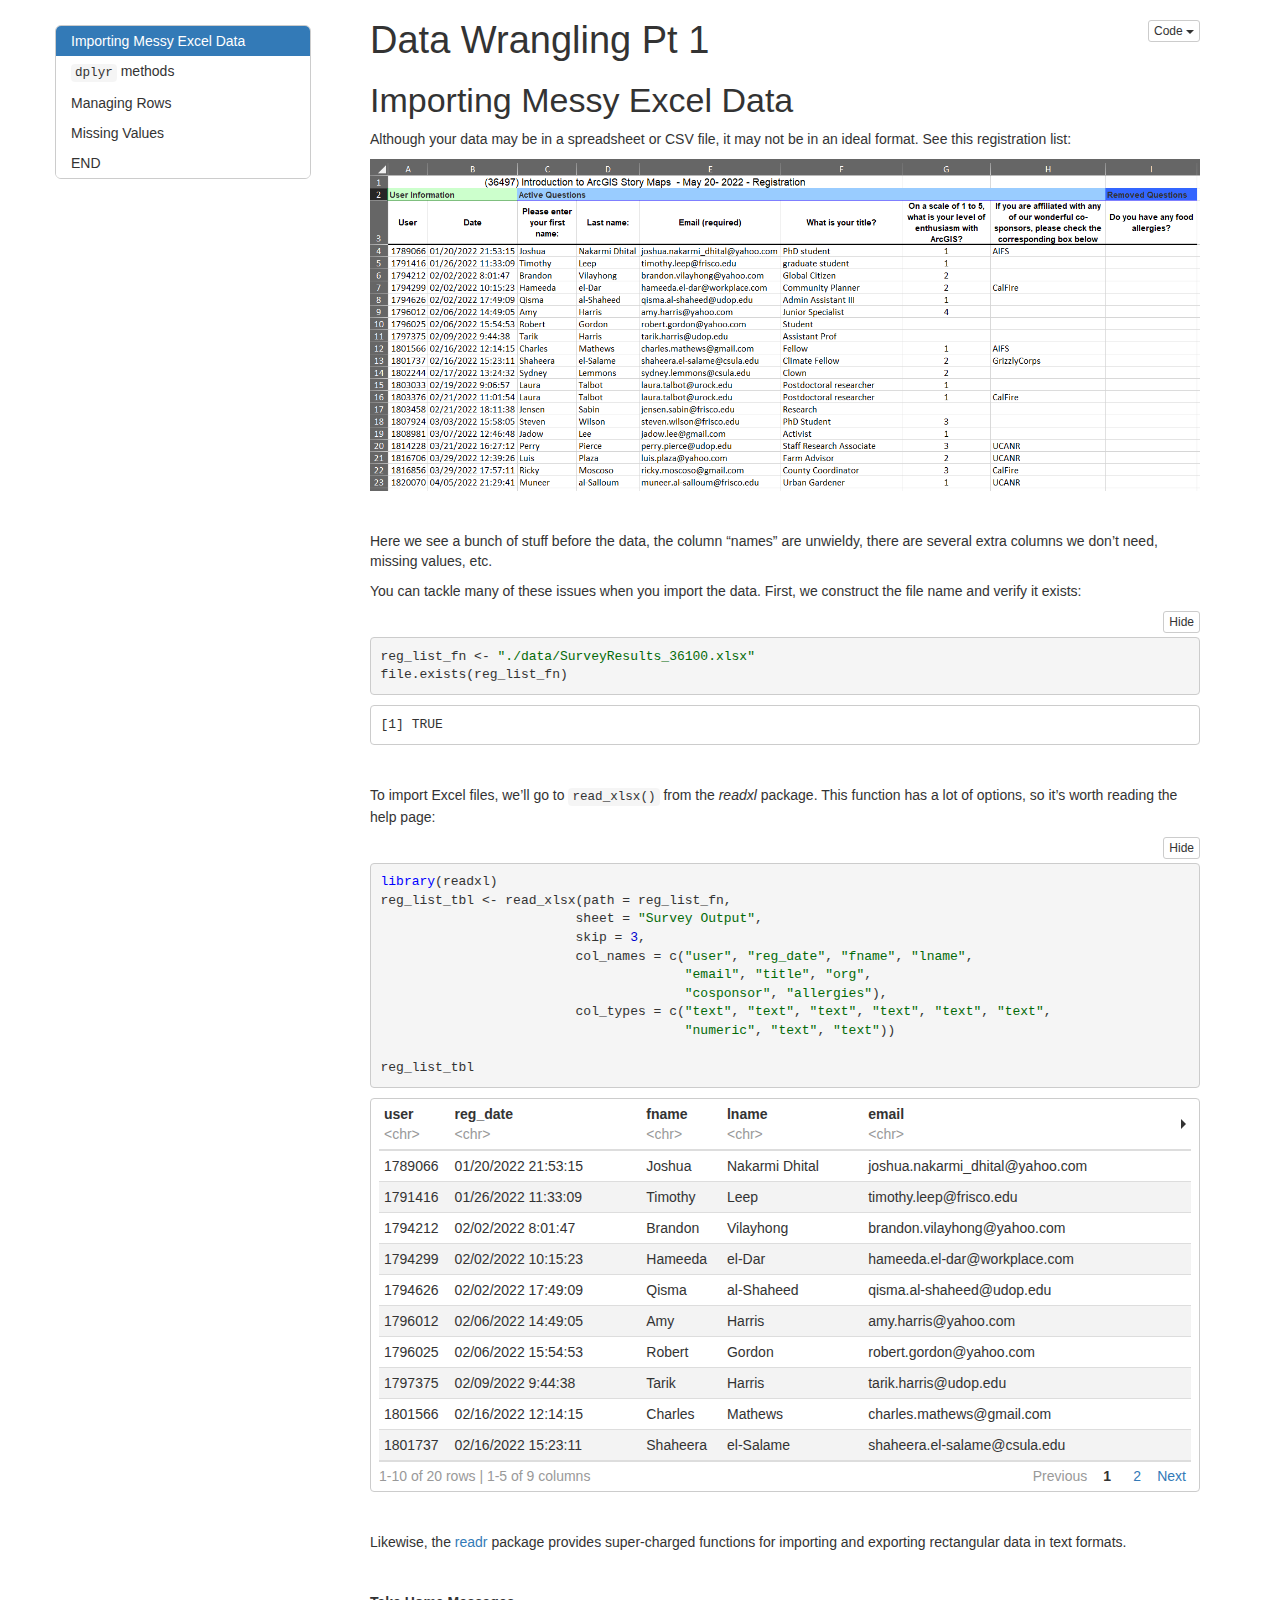
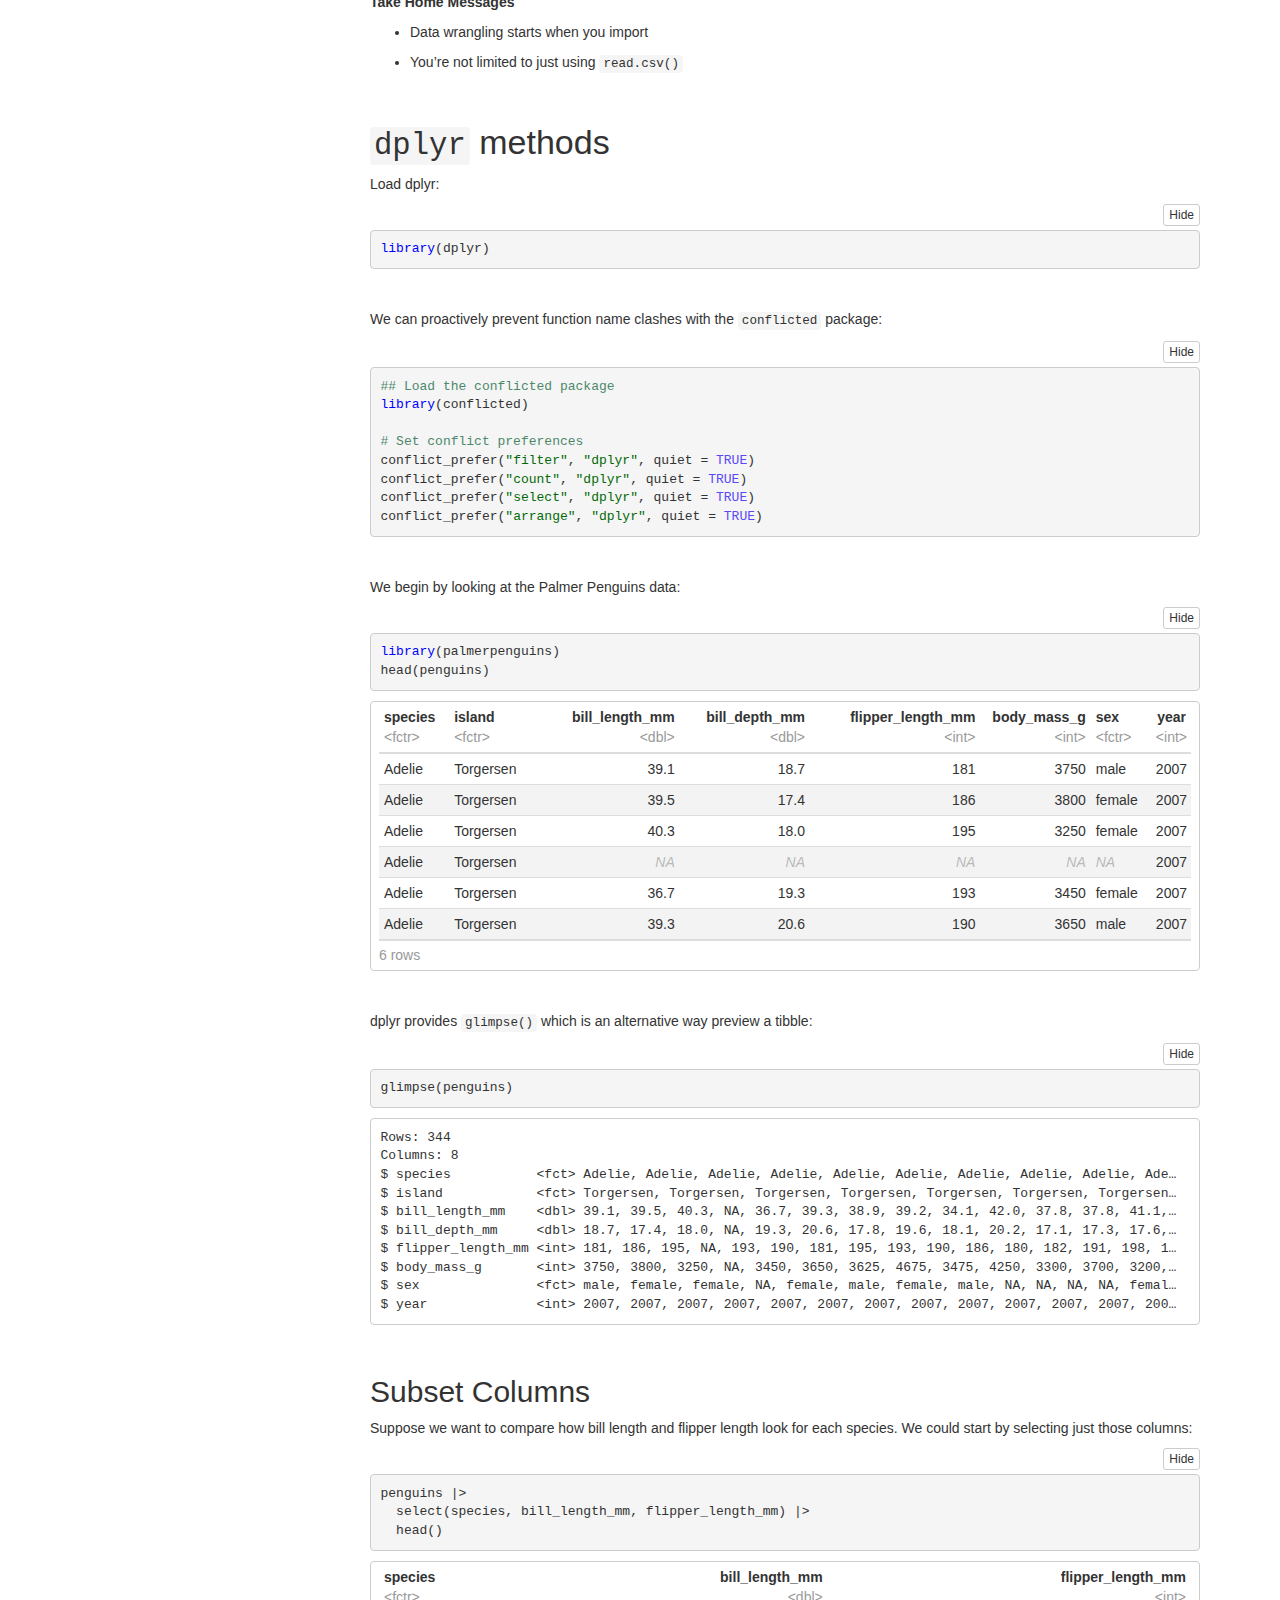
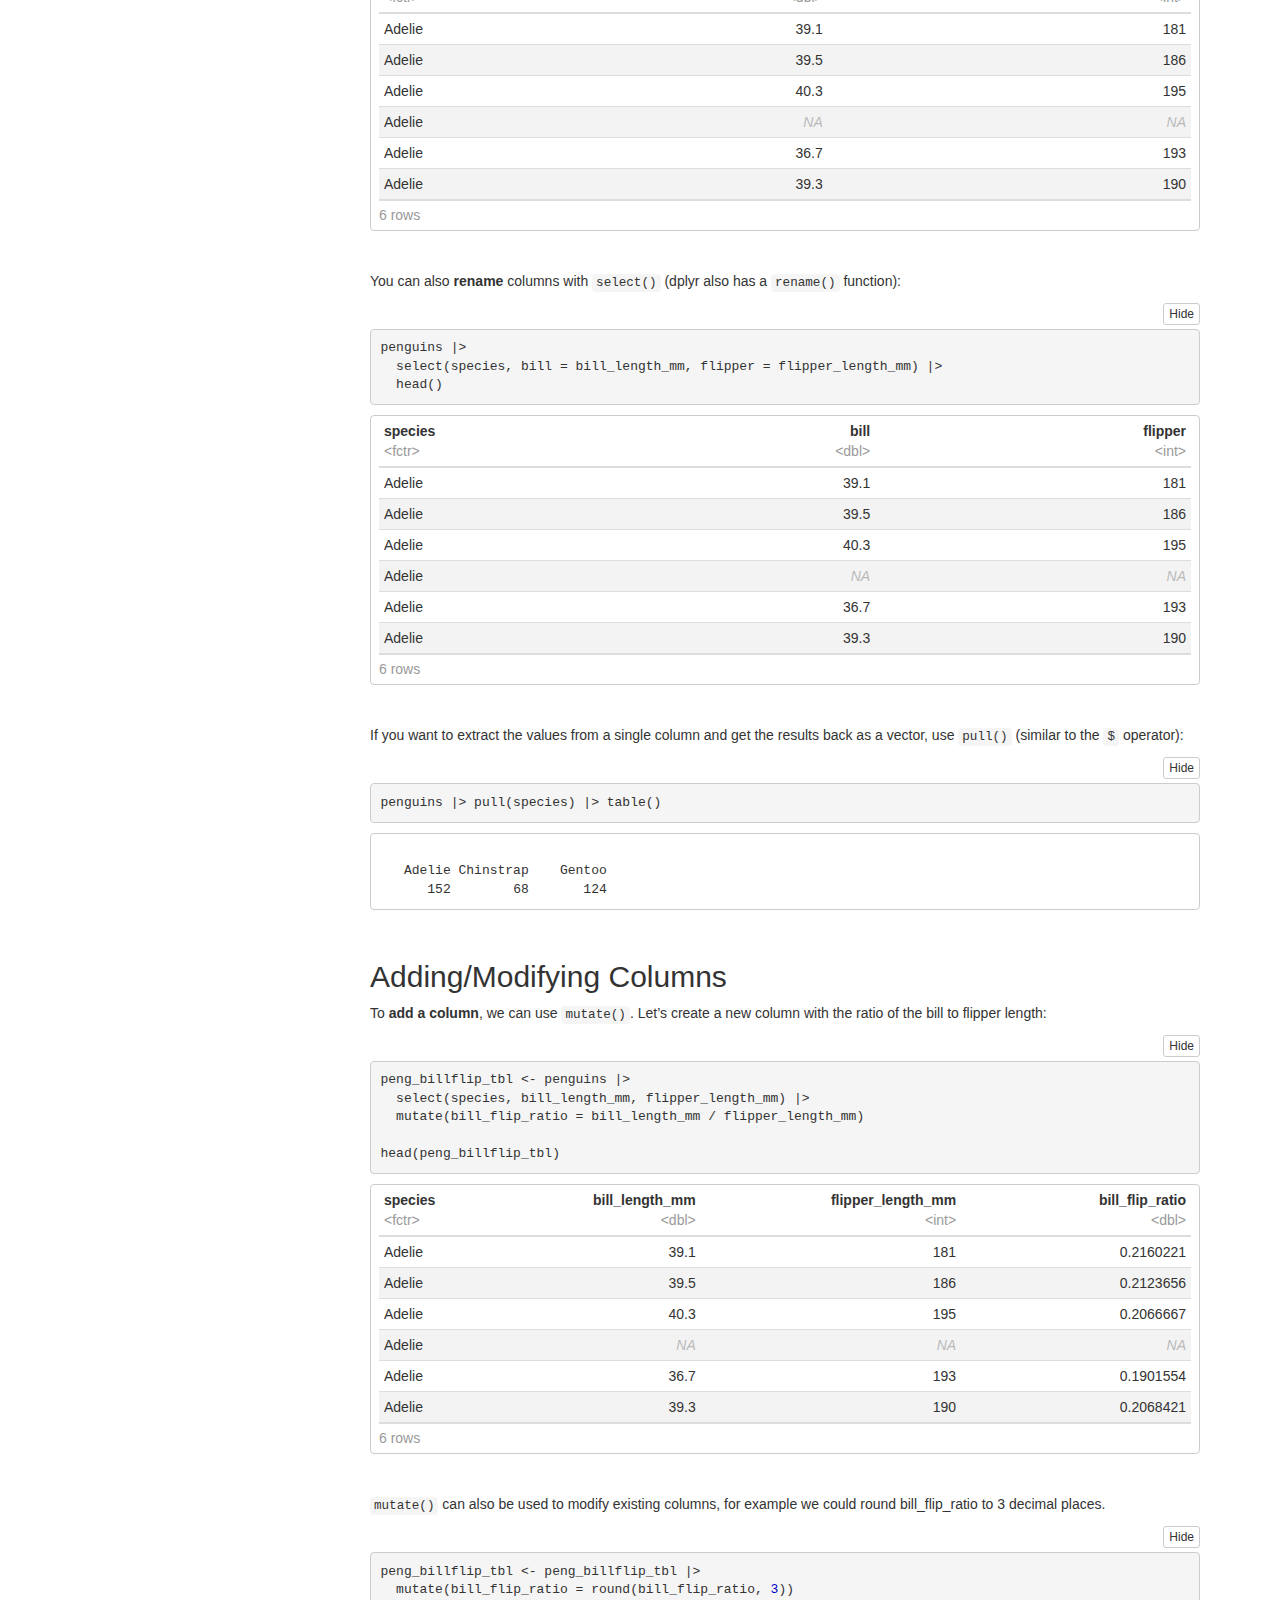
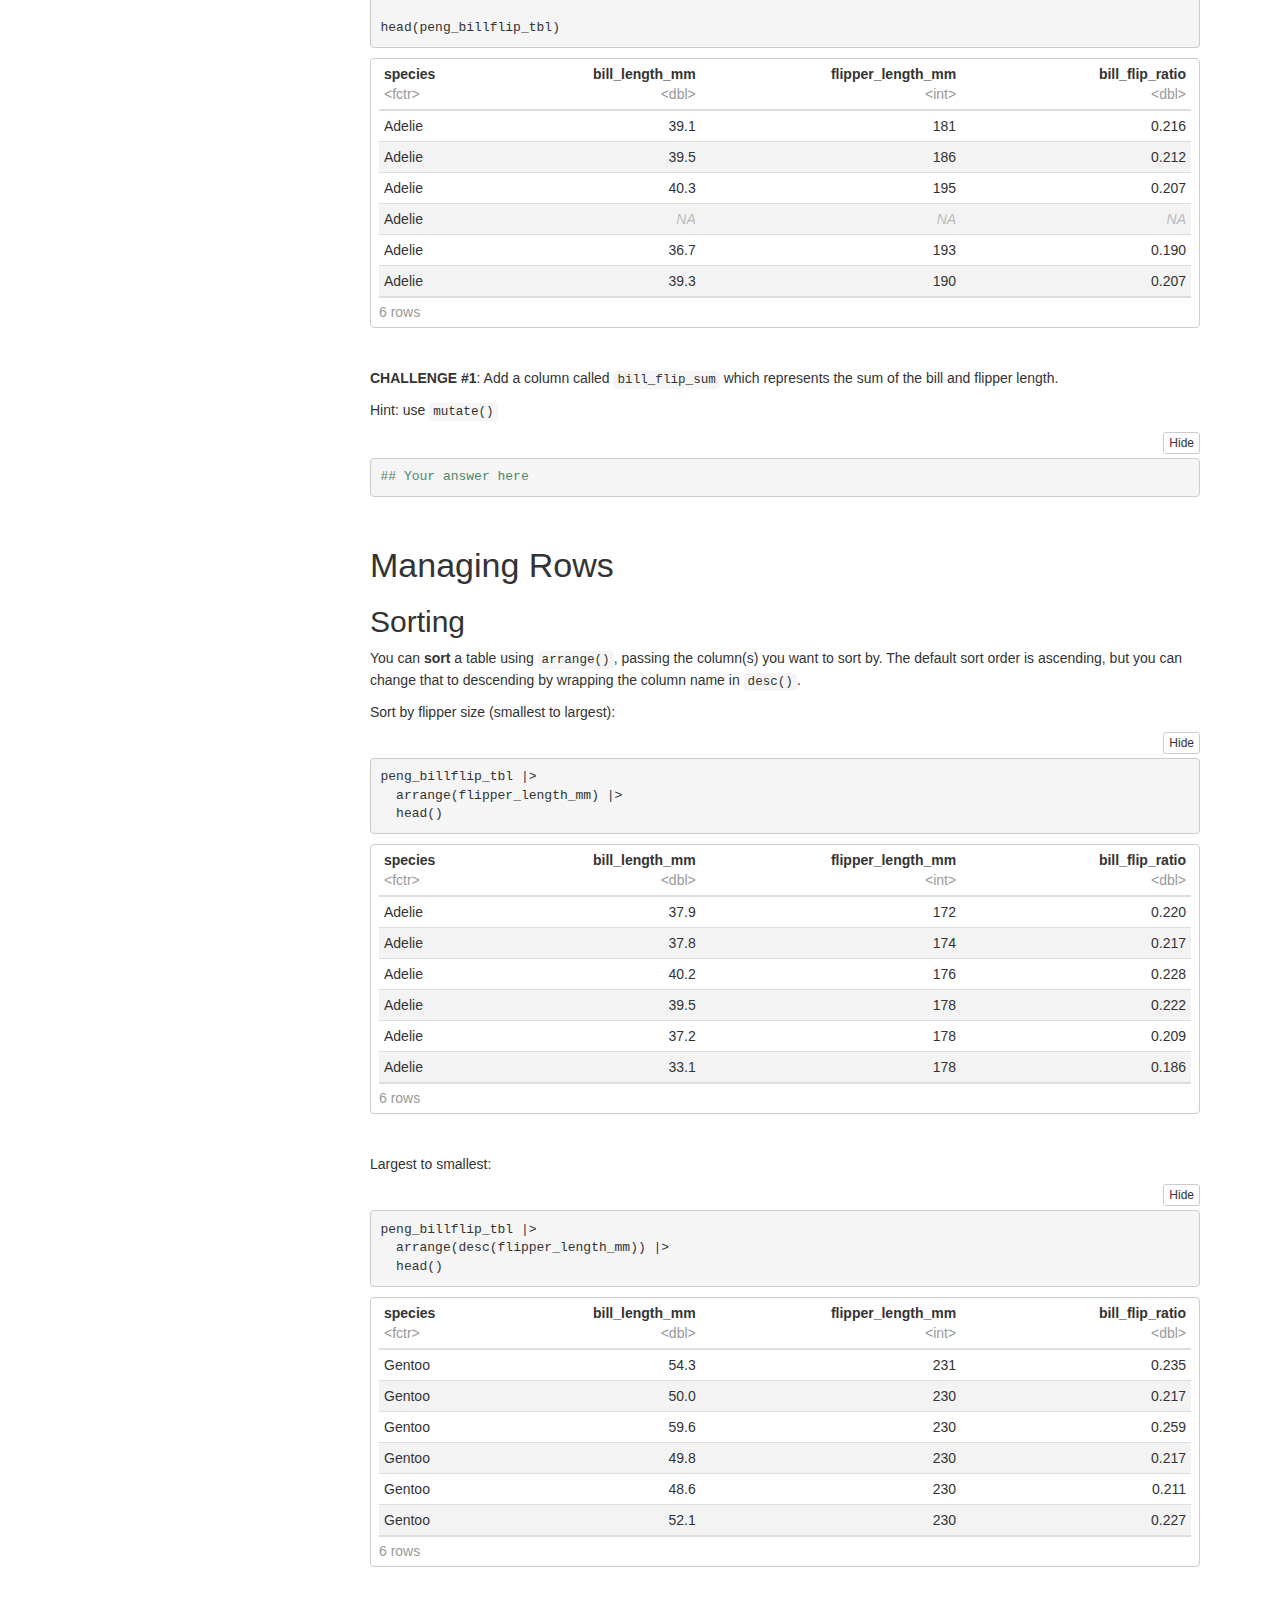
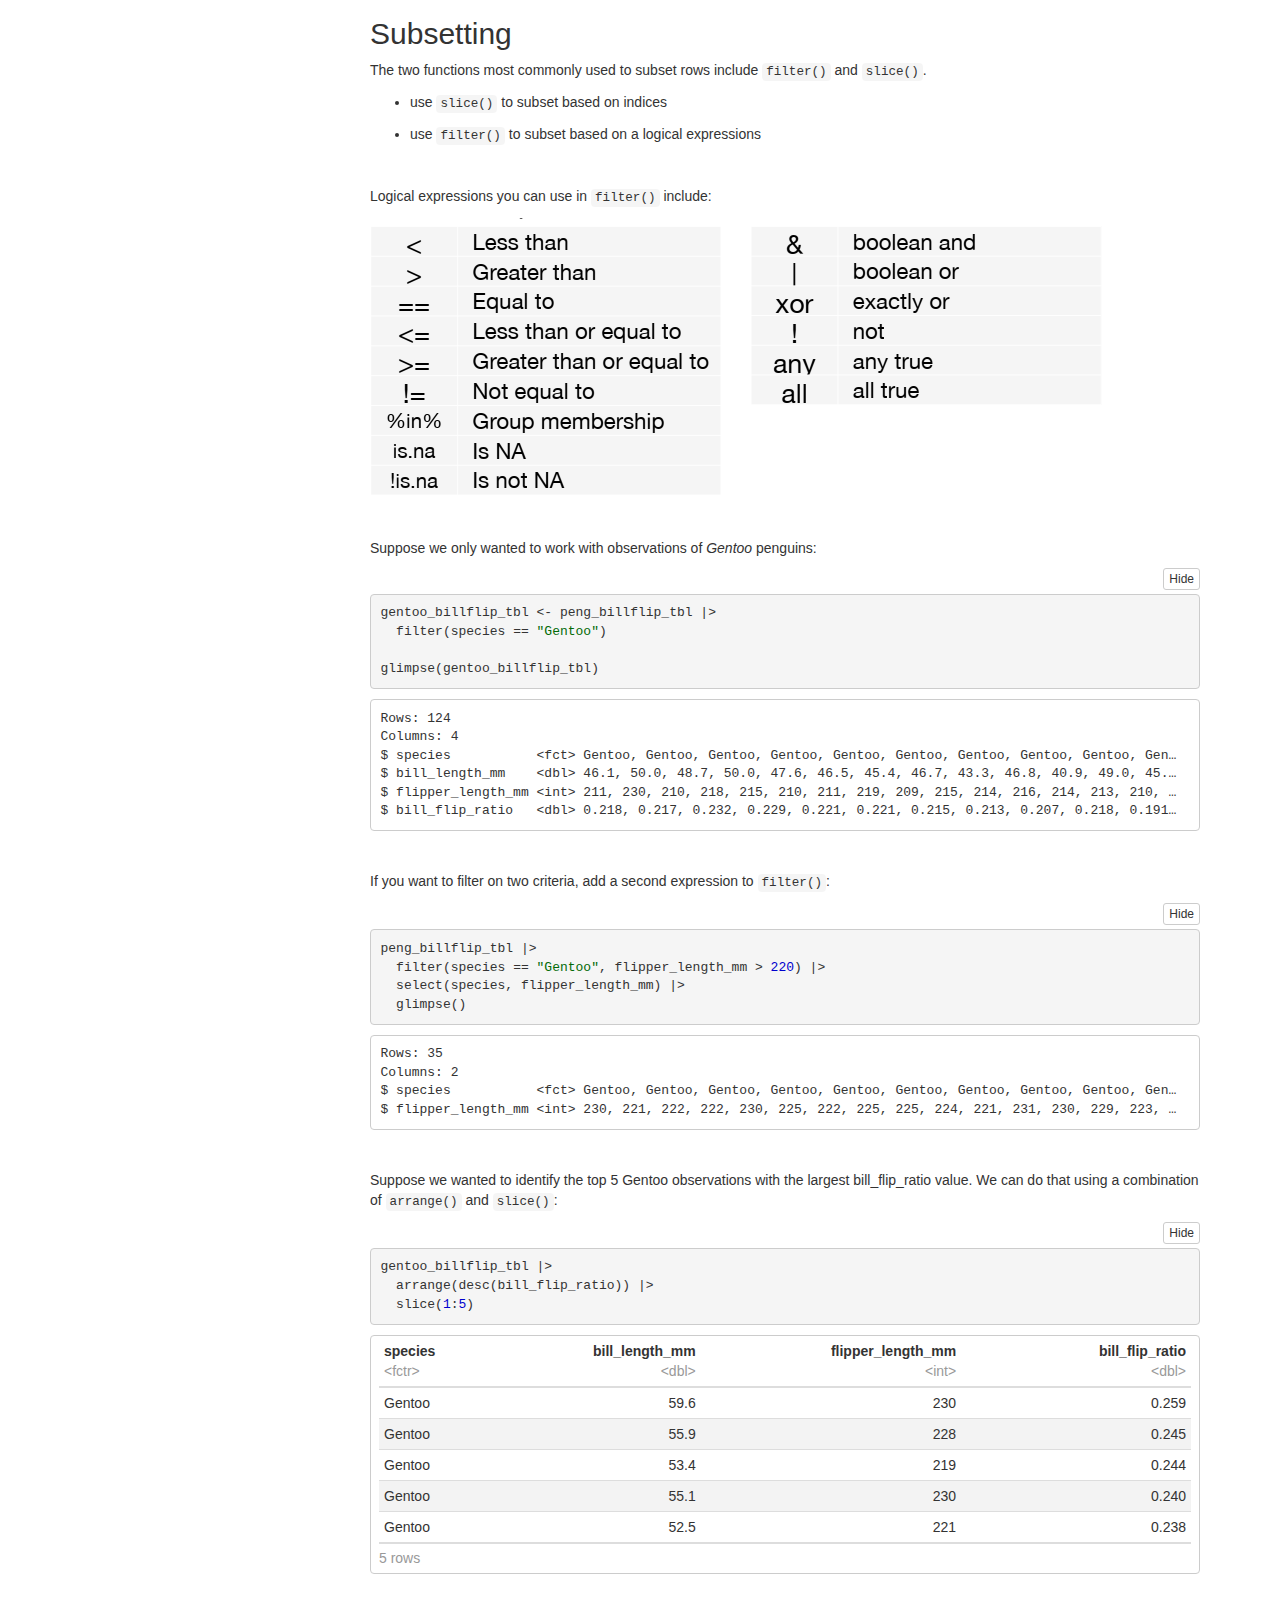
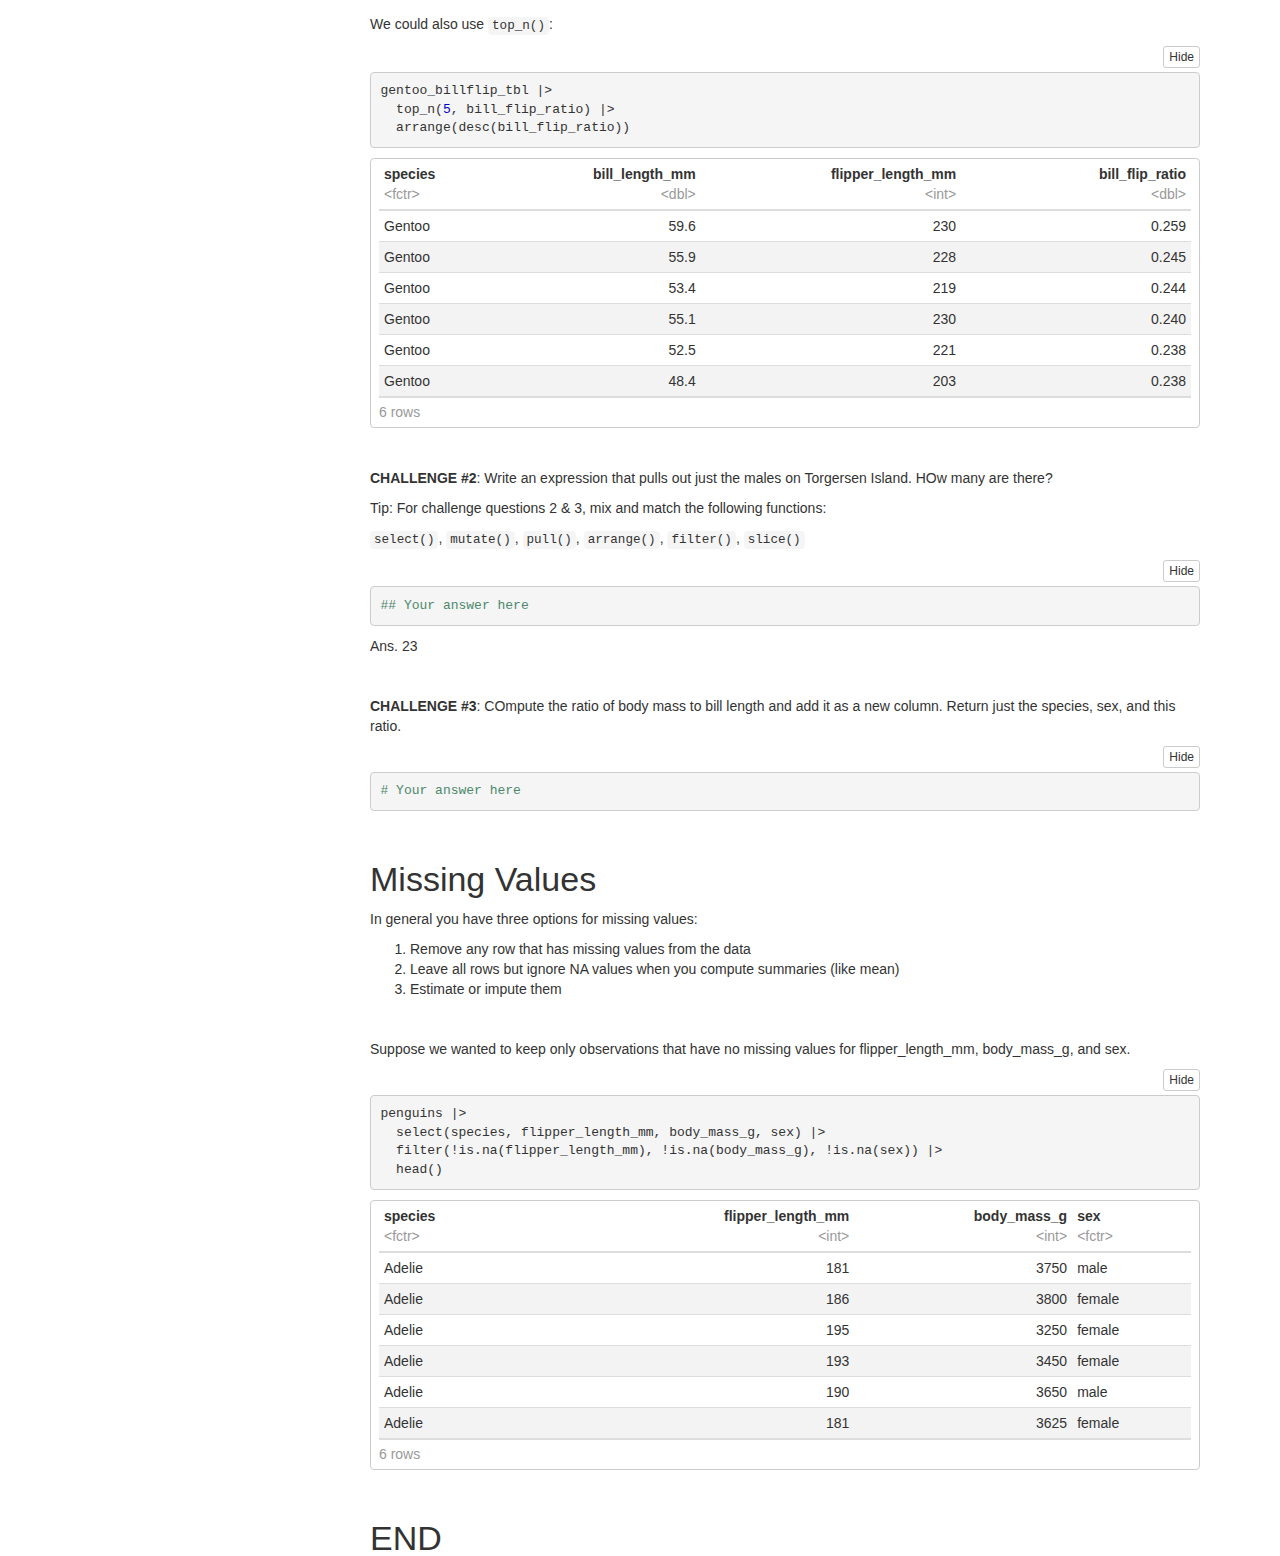
==== commit 1be8b9c9: "Misc corrections" ====
--- a/exercises/nb_datawrangling_01.nb.html
+++ b/exercises/nb_datawrangling_01.nb.html
@@ -2895,8 +2895,8 @@
 we construct the file name and verify it exists:</p>
 <!-- rnb-text-end -->
 <!-- rnb-chunk-begin -->
-<!-- rnb-source-begin eyJkYXRhIjoiYGBgclxucmVnX2xpc3RfZm4gPSBcIi4vZGF0YS9TdXJ2ZXlSZXN1bHRzXzM2MTAwLnhsc3hcIlxuZmlsZS5leGlzdHMocmVnX2xpc3RfZm4pXG5gYGAifQ== -->
-<pre class="r"><code>reg_list_fn = &quot;./data/SurveyResults_36100.xlsx&quot;
+<!-- rnb-source-begin eyJkYXRhIjoiYGBgclxucmVnX2xpc3RfZm4gPC0gXCIuL2RhdGEvU3VydmV5UmVzdWx0c18zNjEwMC54bHN4XCJcbmZpbGUuZXhpc3RzKHJlZ19saXN0X2ZuKVxuYGBgIn0= -->
+<pre class="r"><code>reg_list_fn &lt;- &quot;./data/SurveyResults_36100.xlsx&quot;
 file.exists(reg_list_fn)</code></pre>
 <!-- rnb-source-end -->
 <!-- rnb-output-begin eyJkYXRhIjoiWzFdIFRSVUVcbiJ9 -->
@@ -2911,9 +2911,9 @@
 worth reading the help page:</p>
 <!-- rnb-text-end -->
 <!-- rnb-chunk-begin -->
-<!-- rnb-source-begin [base64] -->
+<!-- rnb-source-begin [base64] -->
 <pre class="r"><code>library(readxl)
-reg_list_tbl = read_xlsx(path = reg_list_fn, 
+reg_list_tbl &lt;- read_xlsx(path = reg_list_fn, 
                          sheet = &quot;Survey Output&quot;, 
                          skip = 3, 
                          col_names = c(&quot;user&quot;, &quot;reg_date&quot;, &quot;fname&quot;, &quot;lname&quot;, 
@@ -3003,17 +3003,17 @@
 <!-- rnb-source-begin eyJkYXRhIjoiYGBgclxuZ2xpbXBzZShwZW5ndWlucylcbmBgYCJ9 -->
 <pre class="r"><code>glimpse(penguins)</code></pre>
 <!-- rnb-source-end -->
-<!-- rnb-output-begin [base64] -->
+<!-- rnb-output-begin [base64] -->
 <pre><code>Rows: 344
 Columns: 8
-$ species           &lt;fct&gt; Adelie, Adelie, Adelie, Adelie, Adelie, Adelie, Adelie, Adelie, Adelie, Adelie, …
-$ island            &lt;fct&gt; Torgersen, Torgersen, Torgersen, Torgersen, Torgersen, Torgersen, Torgersen, Tor…
-$ bill_length_mm    &lt;dbl&gt; 39.1, 39.5, 40.3, NA, 36.7, 39.3, 38.9, 39.2, 34.1, 42.0, 37.8, 37.8, 41.1, 38.6…
-$ bill_depth_mm     &lt;dbl&gt; 18.7, 17.4, 18.0, NA, 19.3, 20.6, 17.8, 19.6, 18.1, 20.2, 17.1, 17.3, 17.6, 21.2…
-$ flipper_length_mm &lt;int&gt; 181, 186, 195, NA, 193, 190, 181, 195, 193, 190, 186, 180, 182, 191, 198, 185, 1…
-$ body_mass_g       &lt;int&gt; 3750, 3800, 3250, NA, 3450, 3650, 3625, 4675, 3475, 4250, 3300, 3700, 3200, 3800…
-$ sex               &lt;fct&gt; male, female, female, NA, female, male, female, male, NA, NA, NA, NA, female, ma…
-$ year              &lt;int&gt; 2007, 2007, 2007, 2007, 2007, 2007, 2007, 2007, 2007, 2007, 2007, 2007, 2007, 20…</code></pre>
+$ species           &lt;fct&gt; Adelie, Adelie, Adelie, Adelie, Adelie, Adelie, Adelie, Adelie, Adelie, Ade…
+$ island            &lt;fct&gt; Torgersen, Torgersen, Torgersen, Torgersen, Torgersen, Torgersen, Torgersen…
+$ bill_length_mm    &lt;dbl&gt; 39.1, 39.5, 40.3, NA, 36.7, 39.3, 38.9, 39.2, 34.1, 42.0, 37.8, 37.8, 41.1,…
+$ bill_depth_mm     &lt;dbl&gt; 18.7, 17.4, 18.0, NA, 19.3, 20.6, 17.8, 19.6, 18.1, 20.2, 17.1, 17.3, 17.6,…
+$ flipper_length_mm &lt;int&gt; 181, 186, 195, NA, 193, 190, 181, 195, 193, 190, 186, 180, 182, 191, 198, 1…
+$ body_mass_g       &lt;int&gt; 3750, 3800, 3250, NA, 3450, 3650, 3625, 4675, 3475, 4250, 3300, 3700, 3200,…
+$ sex               &lt;fct&gt; male, female, female, NA, female, male, female, male, NA, NA, NA, NA, femal…
+$ year              &lt;int&gt; 2007, 2007, 2007, 2007, 2007, 2007, 2007, 2007, 2007, 2007, 2007, 2007, 200…</code></pre>
 <!-- rnb-output-end -->
 <!-- rnb-chunk-end -->
 <!-- rnb-text-begin -->
@@ -3025,9 +3025,8 @@
 for each species. We could start by selecting just those columns:</p>
 <!-- rnb-text-end -->
 <!-- rnb-chunk-begin -->
-<!-- rnb-source-begin eyJkYXRhIjoiYGBgclxubGlicmFyeShkcGx5cilcbnBlbmd1aW5zIHw+IFxuICBzZWxlY3Qoc3BlY2llcywgYmlsbF9sZW5ndGhfbW0sIGZsaXBwZXJfbGVuZ3RoX21tKSB8PiBcbiAgaGVhZCgpXG5gYGAifQ== -->
-<pre class="r"><code>library(dplyr)
-penguins |&gt; 
+<!-- rnb-source-begin eyJkYXRhIjoiYGBgclxucGVuZ3VpbnMgfD4gXG4gIHNlbGVjdChzcGVjaWVzLCBiaWxsX2xlbmd0aF9tbSwgZmxpcHBlcl9sZW5ndGhfbW0pIHw+IFxuICBoZWFkKClcbmBgYCJ9 -->
+<pre class="r"><code>penguins |&gt; 
   select(species, bill_length_mm, flipper_length_mm) |&gt; 
   head()</code></pre>
 <!-- rnb-source-end -->
@@ -3215,13 +3214,13 @@
 
 glimpse(gentoo_billflip_tbl)</code></pre>
 <!-- rnb-source-end -->
-<!-- rnb-output-begin [base64] -->
+<!-- rnb-output-begin [base64] -->
 <pre><code>Rows: 124
 Columns: 4
-$ species           &lt;fct&gt; Gentoo, Gentoo, Gentoo, Gentoo, Gentoo, Gentoo, Gentoo, Gentoo, Gentoo, Gentoo, …
-$ bill_length_mm    &lt;dbl&gt; 46.1, 50.0, 48.7, 50.0, 47.6, 46.5, 45.4, 46.7, 43.3, 46.8, 40.9, 49.0, 45.5, 48…
-$ flipper_length_mm &lt;int&gt; 211, 230, 210, 218, 215, 210, 211, 219, 209, 215, 214, 216, 214, 213, 210, 217, …
-$ bill_flip_ratio   &lt;dbl&gt; 0.218, 0.217, 0.232, 0.229, 0.221, 0.221, 0.215, 0.213, 0.207, 0.218, 0.191, 0.2…</code></pre>
+$ species           &lt;fct&gt; Gentoo, Gentoo, Gentoo, Gentoo, Gentoo, Gentoo, Gentoo, Gentoo, Gentoo, Gen…
+$ bill_length_mm    &lt;dbl&gt; 46.1, 50.0, 48.7, 50.0, 47.6, 46.5, 45.4, 46.7, 43.3, 46.8, 40.9, 49.0, 45.…
+$ flipper_length_mm &lt;int&gt; 211, 230, 210, 218, 215, 210, 211, 219, 209, 215, 214, 216, 214, 213, 210, …
+$ bill_flip_ratio   &lt;dbl&gt; 0.218, 0.217, 0.232, 0.229, 0.221, 0.221, 0.215, 0.213, 0.207, 0.218, 0.191…</code></pre>
 <!-- rnb-output-end -->
 <!-- rnb-chunk-end -->
 <!-- rnb-text-begin -->
@@ -3237,11 +3236,11 @@
   select(species, flipper_length_mm) |&gt; 
   glimpse()</code></pre>
 <!-- rnb-source-end -->
-<!-- rnb-output-begin [base64] -->
+<!-- rnb-output-begin [base64] -->
 <pre><code>Rows: 35
 Columns: 2
-$ species           &lt;fct&gt; Gentoo, Gentoo, Gentoo, Gentoo, Gentoo, Gentoo, Gentoo, Gentoo, Gentoo, Gentoo, …
-$ flipper_length_mm &lt;int&gt; 230, 221, 222, 222, 230, 225, 222, 225, 225, 224, 221, 231, 230, 229, 223, 221, …</code></pre>
+$ species           &lt;fct&gt; Gentoo, Gentoo, Gentoo, Gentoo, Gentoo, Gentoo, Gentoo, Gentoo, Gentoo, Gen…
+$ flipper_length_mm &lt;int&gt; 230, 221, 222, 222, 230, 225, 222, 225, 225, 224, 221, 231, 230, 229, 223, …</code></pre>
 <!-- rnb-output-end -->
 <!-- rnb-chunk-end -->
 <!-- rnb-text-begin -->
@@ -3358,7 +3357,7 @@
 <!-- rnb-text-end -->
 </div>
 
-<div id="rmd-source-code">[base64]</div>
+<div id="rmd-source-code">[base64]</div>
 
 
 </div>
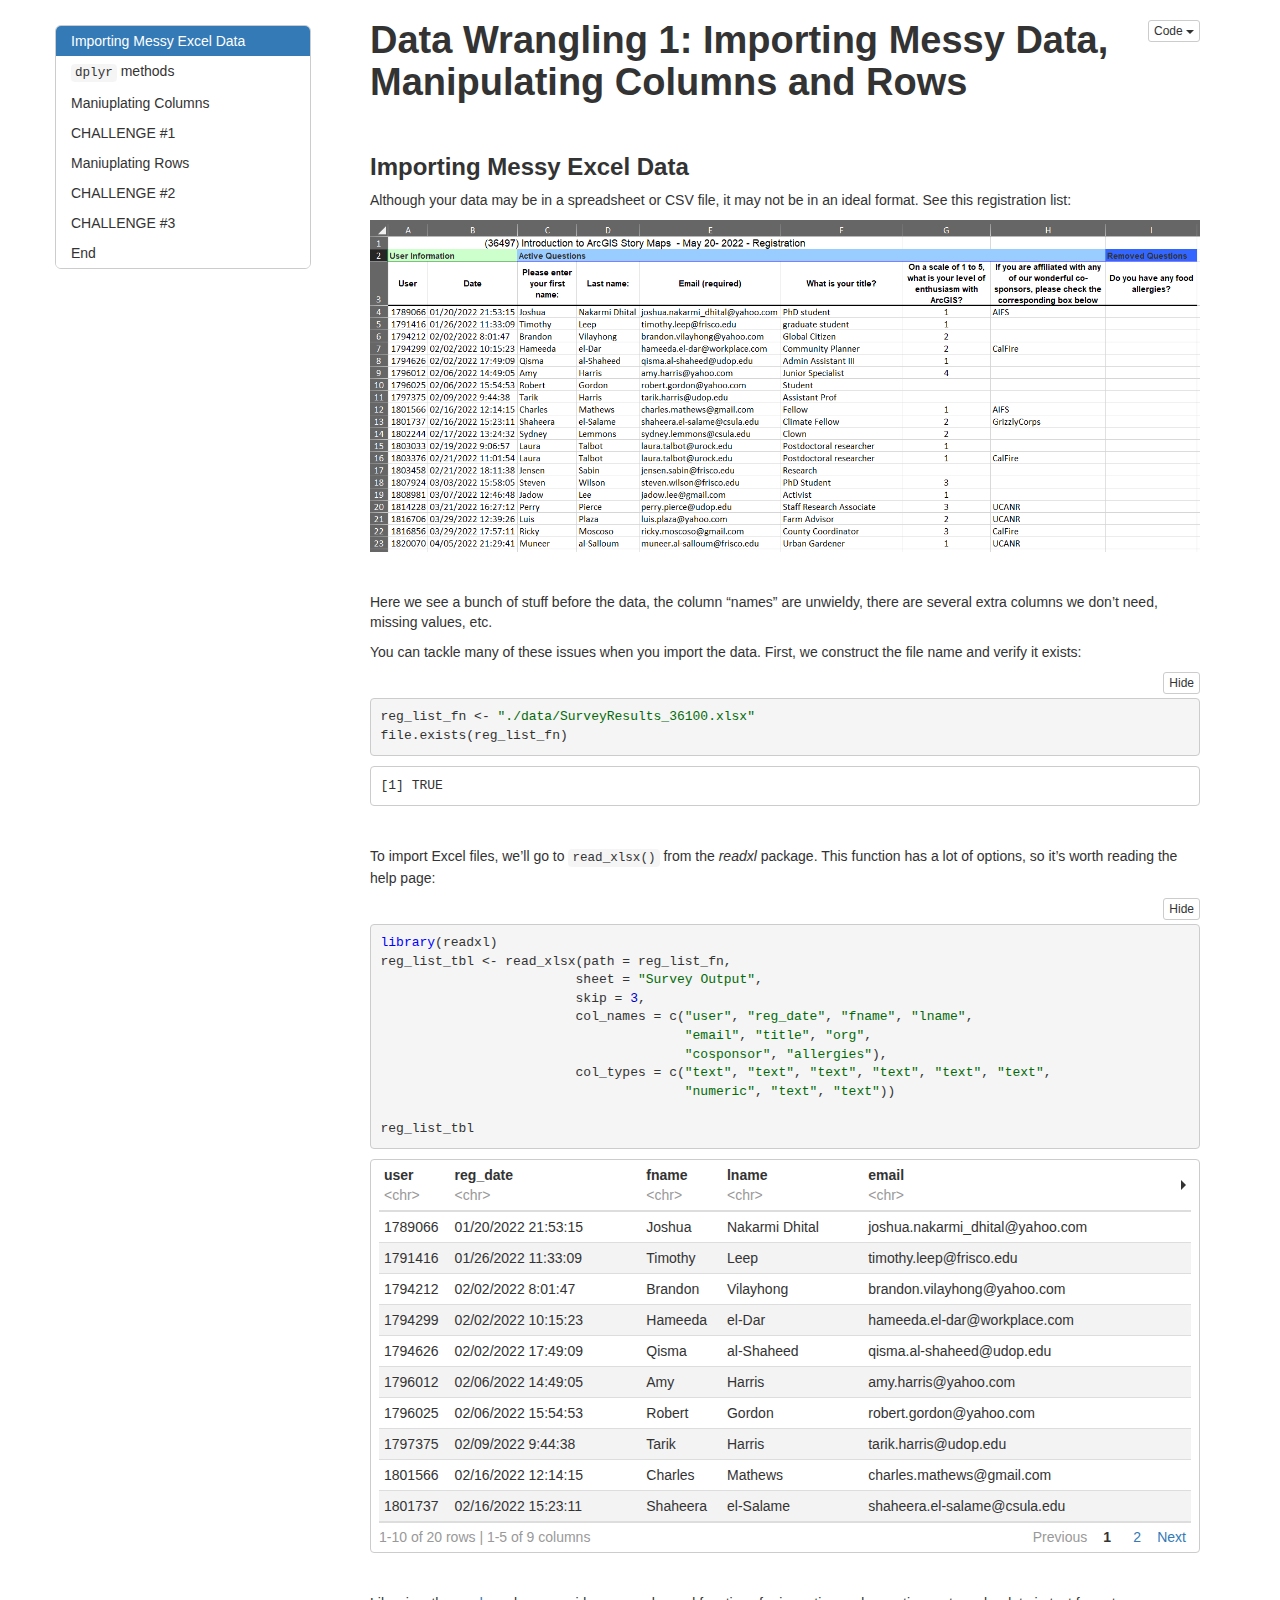
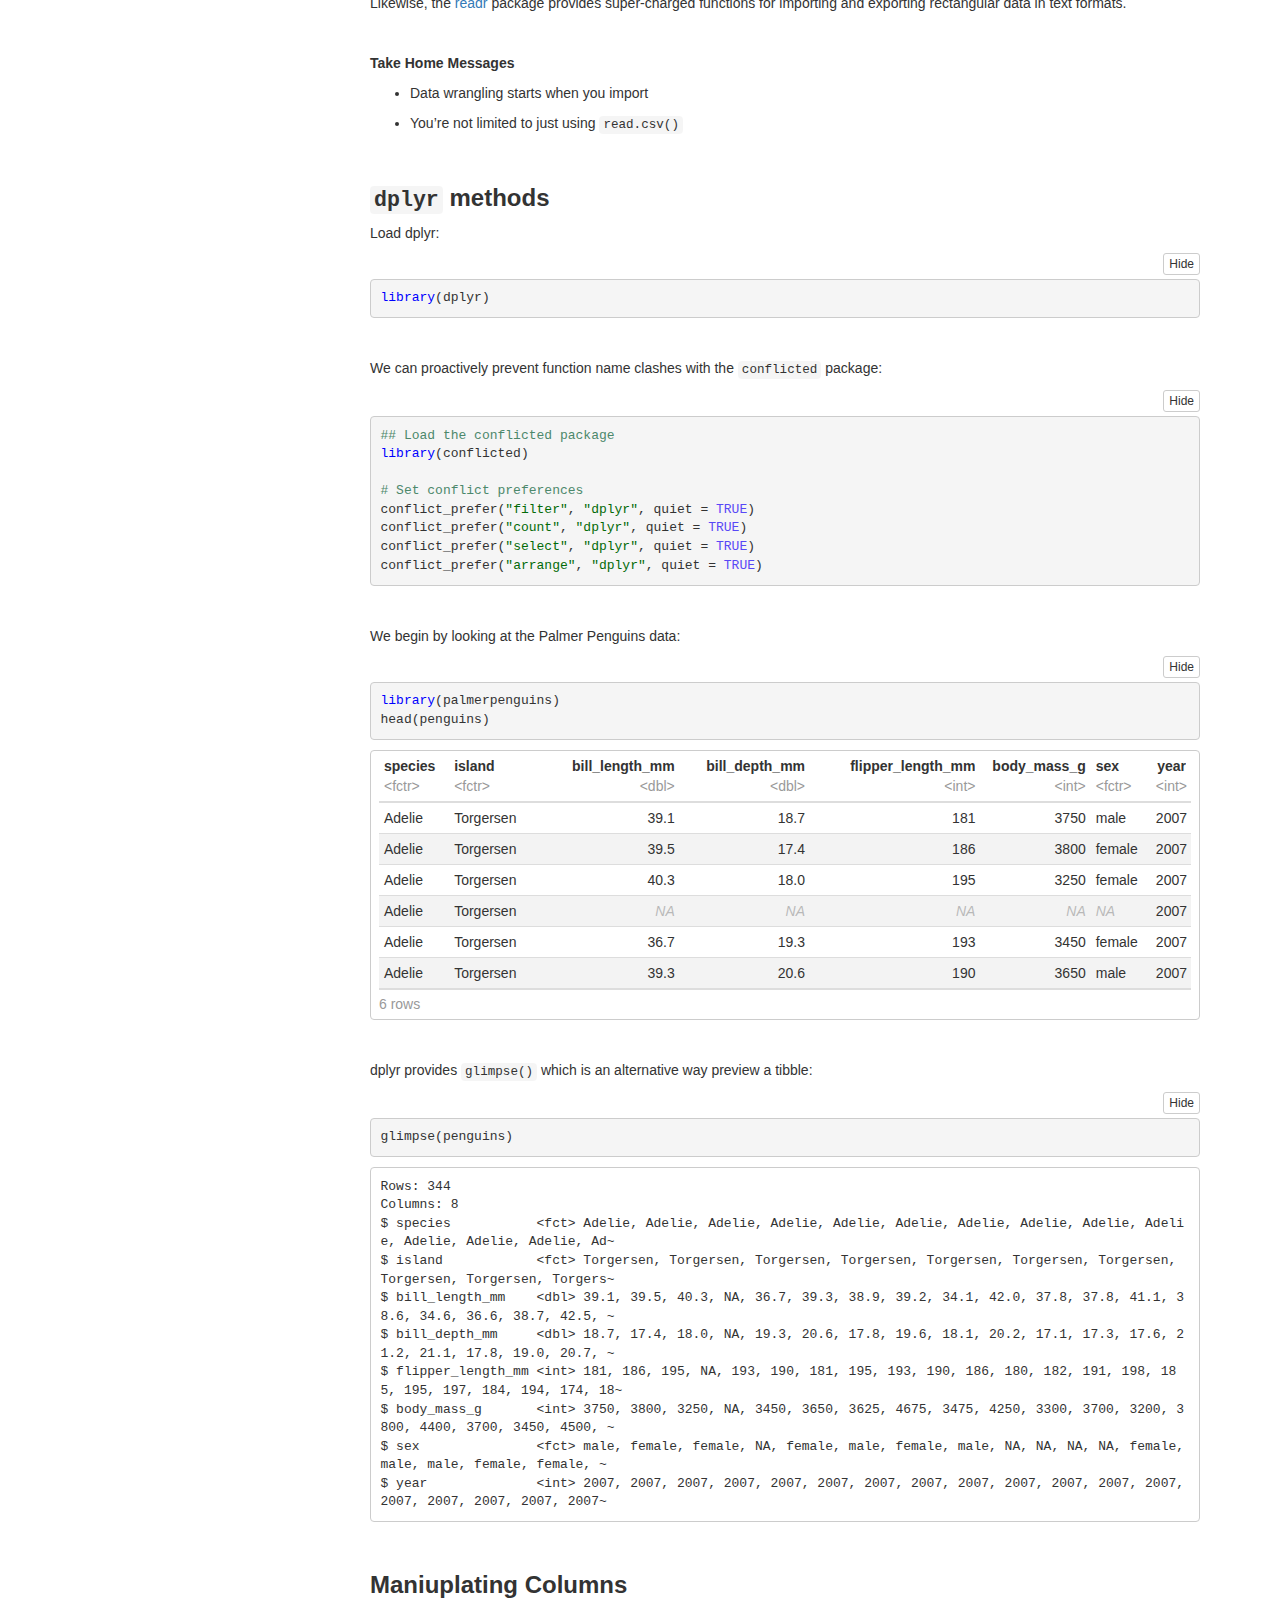
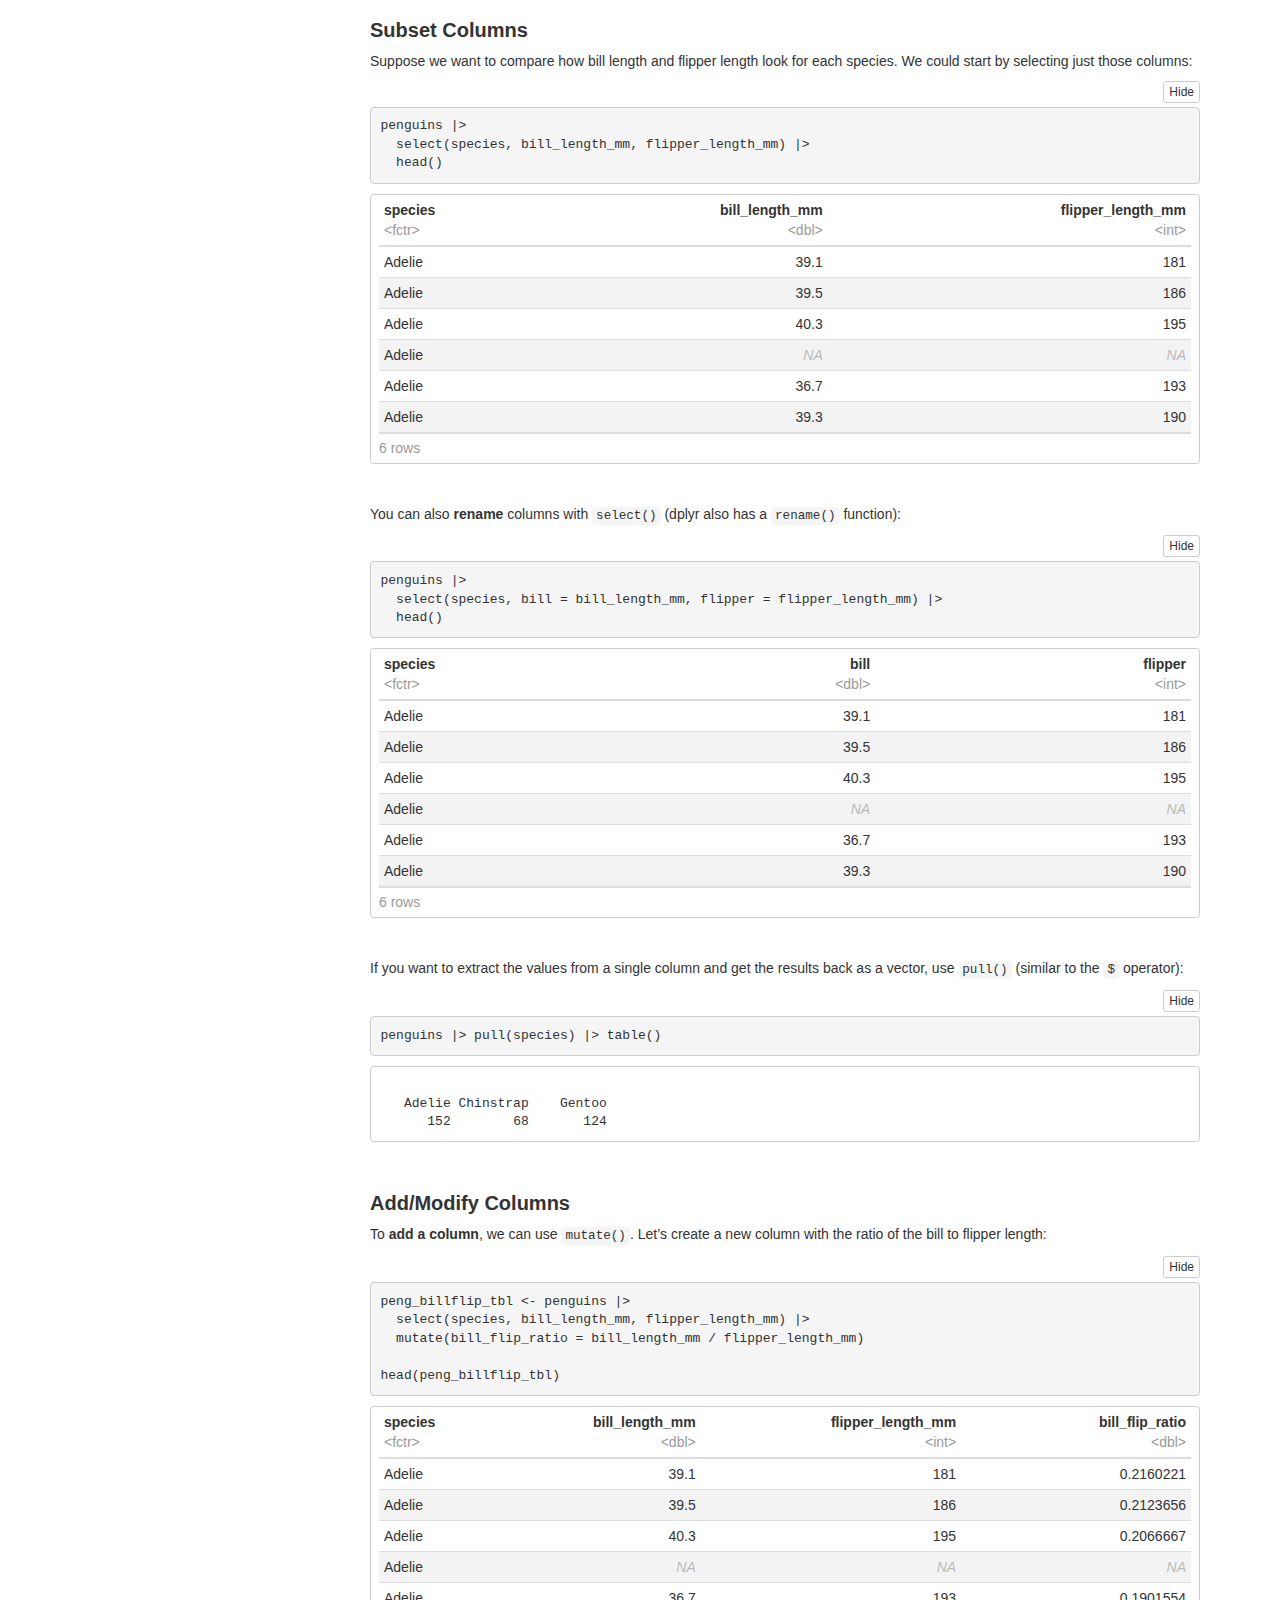
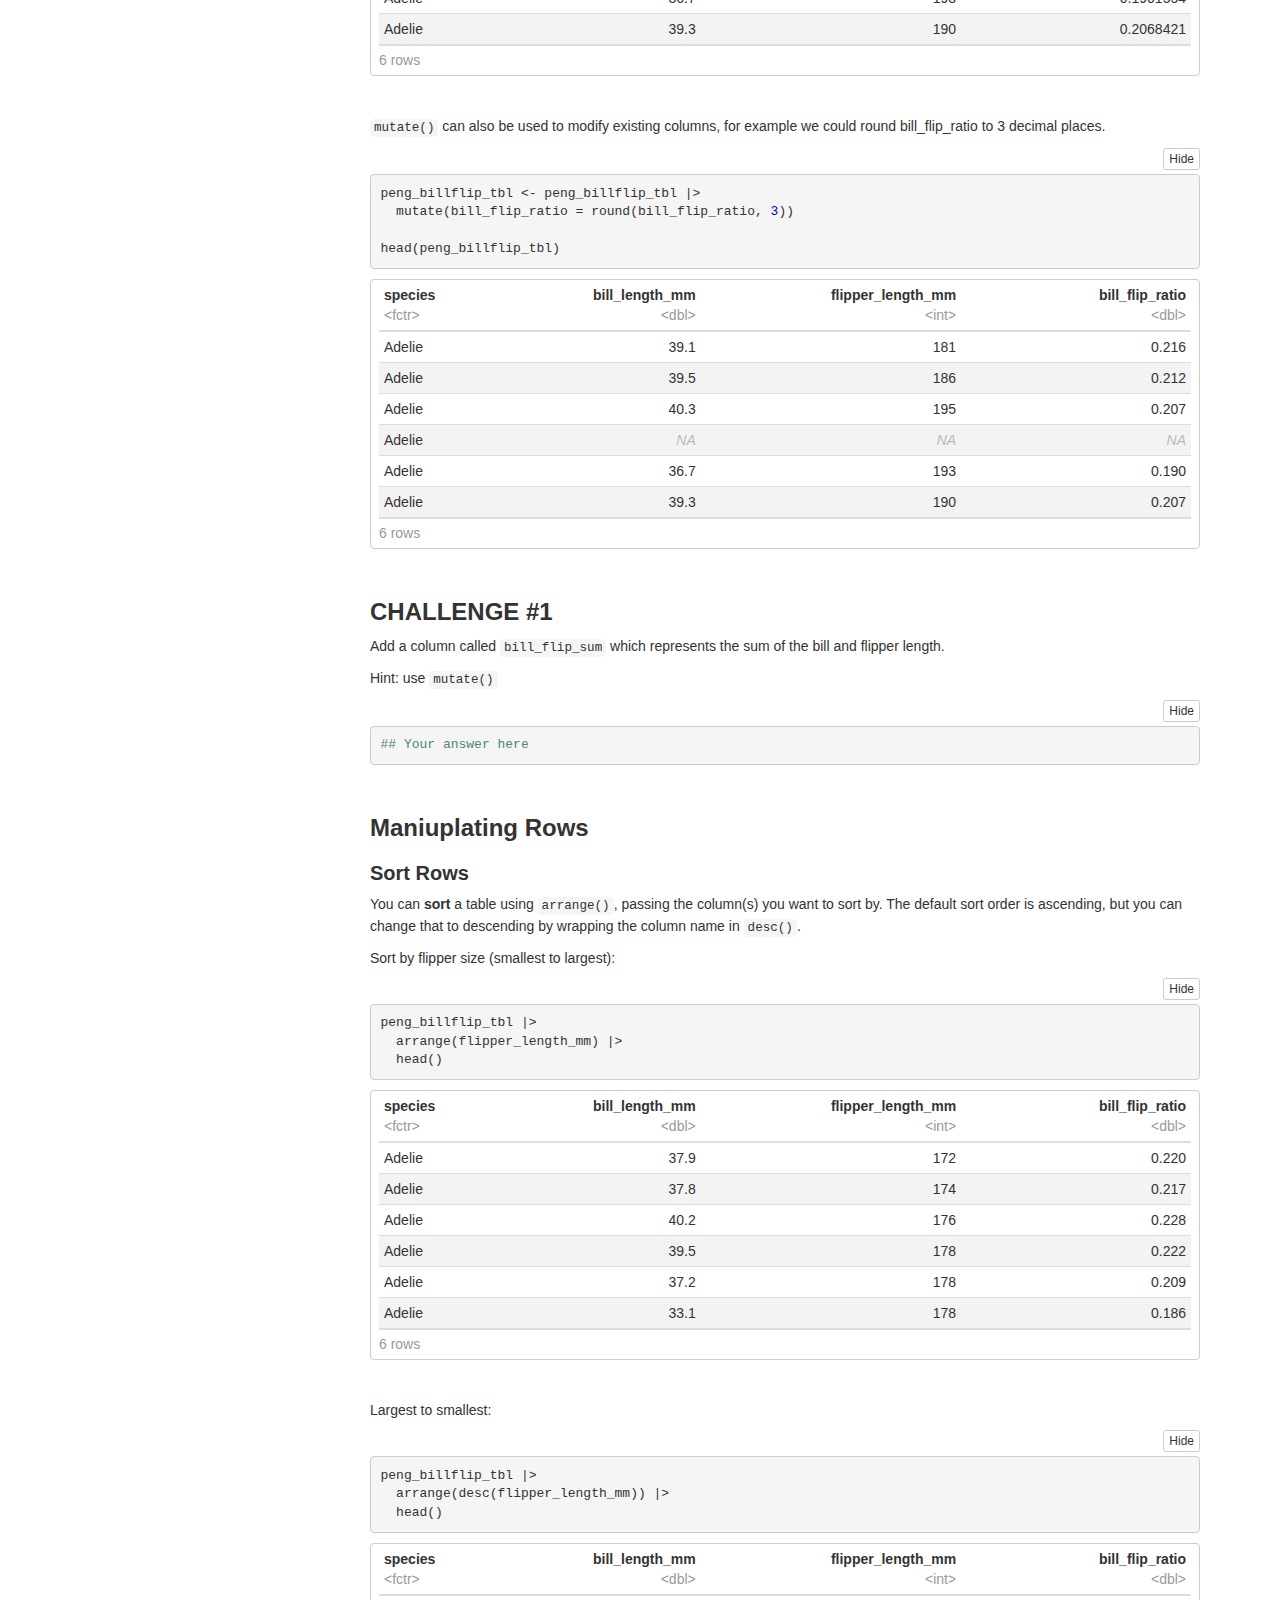
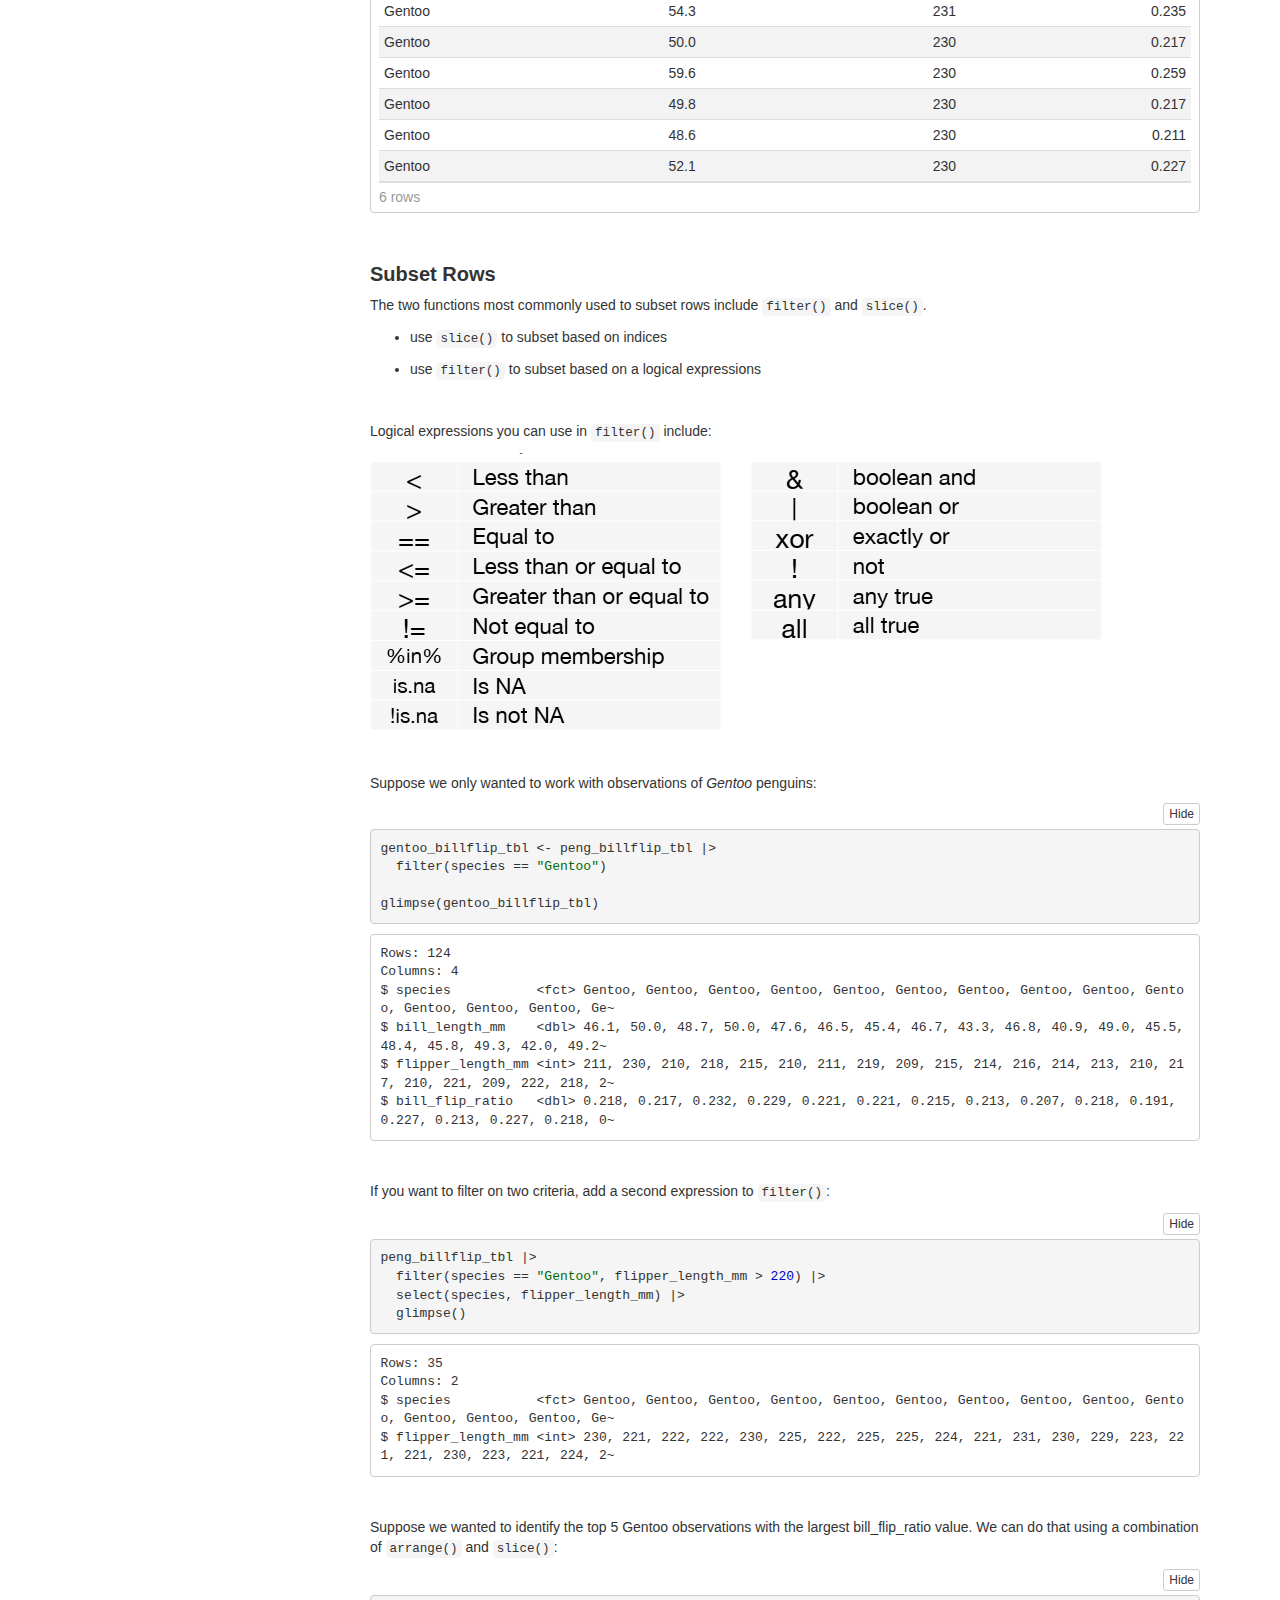
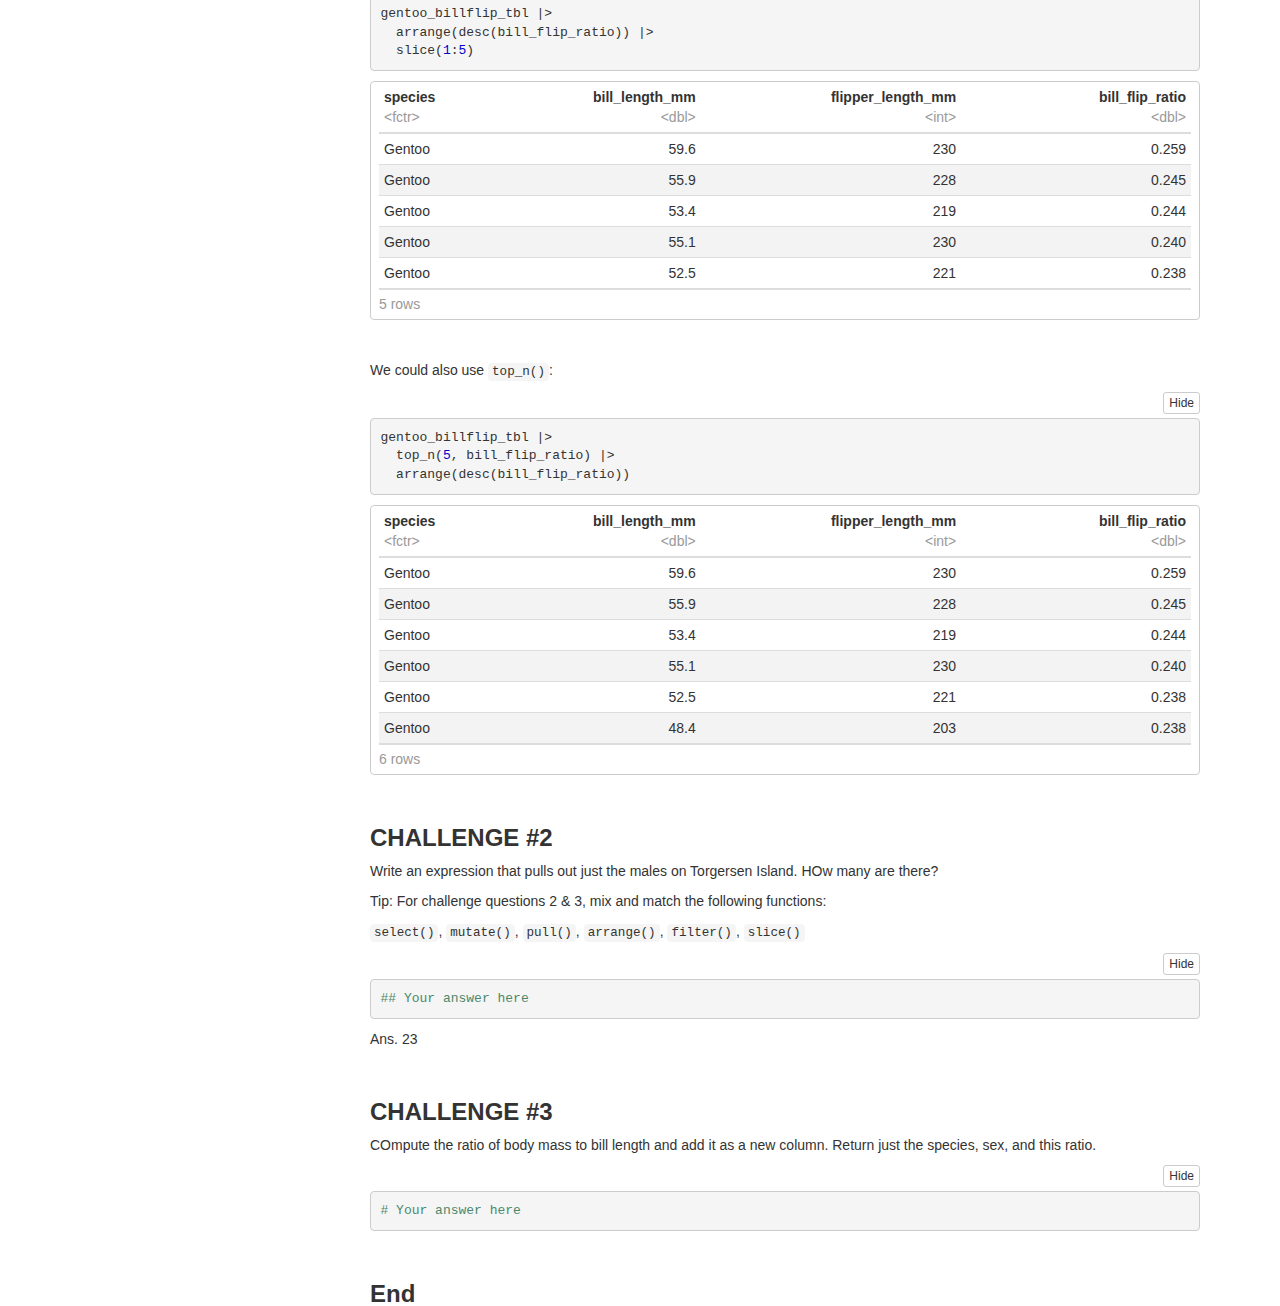
==== commit a06a1fb2: "Added recordings for Part 2 and 4" ====
--- a/exercises/nb_datawrangling_01.nb.html
+++ b/exercises/nb_datawrangling_01.nb.html
@@ -11,7 +11,7 @@
 
 
 
-<title>Data Wrangling Pt 1</title>
+<title>Data Wrangling 1: Importing Messy Data, Manipulating Columns and Rows</title>
 
 <script>// Pandoc 2.9 adds attributes on both header and div. We remove the former (to
 // be compatible with the behavior of Pandoc < 2.8).
@@ -2875,12 +2875,25 @@
 
 
 
-<h1 class="title toc-ignore">Data Wrangling Pt 1</h1>
+<h1 class="title toc-ignore">Data Wrangling 1: Importing Messy Data,
+Manipulating Columns and Rows</h1>
 
 </div>
 
 
 <!-- rnb-text-begin -->
+<!-- rnb-text-end -->
+<!-- rnb-chunk-begin -->
+<style type="text/css">
+h1,h2,h3 {font-weight:bold;}
+h1 {font-size:24px;}
+h2 {font-size:20px;}
+h3 {font-size:16px;}
+</style>
+<!-- rnb-chunk-end -->
+<!-- rnb-text-begin -->
+<p><br />
+</p>
 <div id="importing-messy-excel-data" class="section level1">
 <h1>Importing Messy Excel Data</h1>
 <p>Although your data may be in a spreadsheet or CSV file, it may not be
@@ -2924,7 +2937,7 @@
 
 reg_list_tbl</code></pre>
 <!-- rnb-source-end -->
-<!-- rnb-frame-begin [base64] -->
+<!-- rnb-frame-begin [base64] -->
 <div data-pagedtable="false">
 <script data-pagedtable-source type="application/json">
 {"columns":[{"label":["user"],"name":[1],"type":["chr"],"align":["left"]},{"label":["reg_date"],"name":[2],"type":["chr"],"align":["left"]},{"label":["fname"],"name":[3],"type":["chr"],"align":["left"]},{"label":["lname"],"name":[4],"type":["chr"],"align":["left"]},{"label":["email"],"name":[5],"type":["chr"],"align":["left"]},{"label":["title"],"name":[6],"type":["chr"],"align":["left"]},{"label":["org"],"name":[7],"type":["dbl"],"align":["right"]},{"label":["cosponsor"],"name":[8],"type":["chr"],"align":["left"]},{"label":["allergies"],"name":[9],"type":["chr"],"align":["left"]}],"data":[{"1":"1789066","2":"01/20/2022 21:53:15","3":"Joshua","4":"Nakarmi Dhital","5":"joshua.nakarmi_dhital@yahoo.com","6":"PhD student","7":"1","8":"AIFS","9":"NA"},{"1":"1791416","2":"01/26/2022 11:33:09","3":"Timothy","4":"Leep","5":"timothy.leep@frisco.edu","6":"graduate student","7":"1","8":"NA","9":"NA"},{"1":"1794212","2":"02/02/2022 8:01:47","3":"Brandon","4":"Vilayhong","5":"brandon.vilayhong@yahoo.com","6":"Global Citizen","7":"2","8":"NA","9":"NA"},{"1":"1794299","2":"02/02/2022 10:15:23","3":"Hameeda","4":"el-Dar","5":"hameeda.el-dar@workplace.com","6":"Community Planner","7":"2","8":"CalFire","9":"NA"},{"1":"1794626","2":"02/02/2022 17:49:09","3":"Qisma","4":"al-Shaheed","5":"qisma.al-shaheed@udop.edu","6":"Admin Assistant III","7":"1","8":"NA","9":"NA"},{"1":"1796012","2":"02/06/2022 14:49:05","3":"Amy","4":"Harris","5":"amy.harris@yahoo.com","6":"Junior Specialist","7":"4","8":"NA","9":"NA"},{"1":"1796025","2":"02/06/2022 15:54:53","3":"Robert","4":"Gordon","5":"robert.gordon@yahoo.com","6":"Student","7":"NA","8":"NA","9":"NA"},{"1":"1797375","2":"02/09/2022 9:44:38","3":"Tarik","4":"Harris","5":"tarik.harris@udop.edu","6":"Assistant Prof","7":"NA","8":"NA","9":"NA"},{"1":"1801566","2":"02/16/2022 12:14:15","3":"Charles","4":"Mathews","5":"charles.mathews@gmail.com","6":"Fellow","7":"1","8":"AIFS","9":"NA"},{"1":"1801737","2":"02/16/2022 15:23:11","3":"Shaheera","4":"el-Salame","5":"shaheera.el-salame@csula.edu","6":"Climate Fellow","7":"2","8":"GrizzlyCorps","9":"NA"},{"1":"1802244","2":"02/17/2022 13:24:32","3":"Sydney","4":"Lemmons","5":"sydney.lemmons@csula.edu","6":"Clown","7":"2","8":"NA","9":"NA"},{"1":"1803033","2":"02/19/2022 9:06:57","3":"Laura","4":"Talbot","5":"laura.talbot@urock.edu","6":"Postdoctoral researcher","7":"1","8":"NA","9":"NA"},{"1":"1803376","2":"02/21/2022 11:01:54","3":"Laura","4":"Talbot","5":"laura.talbot@urock.edu","6":"Postdoctoral researcher","7":"1","8":"CalFire","9":"NA"},{"1":"1803458","2":"02/21/2022 18:11:38","3":"Jensen","4":"Sabin","5":"jensen.sabin@frisco.edu","6":"Research","7":"NA","8":"NA","9":"NA"},{"1":"1807924","2":"03/03/2022 15:58:05","3":"Steven","4":"Wilson","5":"steven.wilson@frisco.edu","6":"PhD Student","7":"3","8":"NA","9":"NA"},{"1":"1808981","2":"03/07/2022 12:46:48","3":"Jadow","4":"Lee","5":"jadow.lee@gmail.com","6":"Activist","7":"1","8":"NA","9":"NA"},{"1":"1814228","2":"03/21/2022 16:27:12","3":"Perry","4":"Pierce","5":"perry.pierce@udop.edu","6":"Staff Research Associate","7":"3","8":"UCANR","9":"NA"},{"1":"1816706","2":"03/29/2022 12:39:26","3":"Luis","4":"Plaza","5":"luis.plaza@yahoo.com","6":"Farm Advisor","7":"2","8":"UCANR","9":"NA"},{"1":"1816856","2":"03/29/2022 17:57:11","3":"Ricky","4":"Moscoso","5":"ricky.moscoso@gmail.com","6":"County Coordinator","7":"3","8":"CalFire","9":"NA"},{"1":"1820070","2":"04/05/2022 21:29:41","3":"Muneer","4":"al-Salloum","5":"muneer.al-salloum@frisco.edu","6":"Urban Gardener","7":"1","8":"UCANR","9":"NA"}],"options":{"columns":{"min":{},"max":[10],"total":[9]},"rows":{"min":[10],"max":[10],"total":[20]},"pages":{}}}
@@ -2985,7 +2998,7 @@
 <pre class="r"><code>library(palmerpenguins)
 head(penguins)</code></pre>
 <!-- rnb-source-end -->
-<!-- rnb-frame-begin [base64] -->
+<!-- rnb-frame-begin [base64] -->
 <div data-pagedtable="false">
 <script data-pagedtable-source type="application/json">
 {"columns":[{"label":["species"],"name":[1],"type":["fctr"],"align":["left"]},{"label":["island"],"name":[2],"type":["fctr"],"align":["left"]},{"label":["bill_length_mm"],"name":[3],"type":["dbl"],"align":["right"]},{"label":["bill_depth_mm"],"name":[4],"type":["dbl"],"align":["right"]},{"label":["flipper_length_mm"],"name":[5],"type":["int"],"align":["right"]},{"label":["body_mass_g"],"name":[6],"type":["int"],"align":["right"]},{"label":["sex"],"name":[7],"type":["fctr"],"align":["left"]},{"label":["year"],"name":[8],"type":["int"],"align":["right"]}],"data":[{"1":"Adelie","2":"Torgersen","3":"39.1","4":"18.7","5":"181","6":"3750","7":"male","8":"2007"},{"1":"Adelie","2":"Torgersen","3":"39.5","4":"17.4","5":"186","6":"3800","7":"female","8":"2007"},{"1":"Adelie","2":"Torgersen","3":"40.3","4":"18.0","5":"195","6":"3250","7":"female","8":"2007"},{"1":"Adelie","2":"Torgersen","3":"NA","4":"NA","5":"NA","6":"NA","7":"NA","8":"2007"},{"1":"Adelie","2":"Torgersen","3":"36.7","4":"19.3","5":"193","6":"3450","7":"female","8":"2007"},{"1":"Adelie","2":"Torgersen","3":"39.3","4":"20.6","5":"190","6":"3650","7":"male","8":"2007"}],"options":{"columns":{"min":{},"max":[10],"total":[8]},"rows":{"min":[10],"max":[10],"total":[6]},"pages":{}}}
@@ -3003,22 +3016,25 @@
 <!-- rnb-source-begin eyJkYXRhIjoiYGBgclxuZ2xpbXBzZShwZW5ndWlucylcbmBgYCJ9 -->
 <pre class="r"><code>glimpse(penguins)</code></pre>
 <!-- rnb-source-end -->
-<!-- rnb-output-begin [base64] -->
+<!-- rnb-output-begin [base64] -->
 <pre><code>Rows: 344
 Columns: 8
-$ species           &lt;fct&gt; Adelie, Adelie, Adelie, Adelie, Adelie, Adelie, Adelie, Adelie, Adelie, Ade…
-$ island            &lt;fct&gt; Torgersen, Torgersen, Torgersen, Torgersen, Torgersen, Torgersen, Torgersen…
-$ bill_length_mm    &lt;dbl&gt; 39.1, 39.5, 40.3, NA, 36.7, 39.3, 38.9, 39.2, 34.1, 42.0, 37.8, 37.8, 41.1,…
-$ bill_depth_mm     &lt;dbl&gt; 18.7, 17.4, 18.0, NA, 19.3, 20.6, 17.8, 19.6, 18.1, 20.2, 17.1, 17.3, 17.6,…
-$ flipper_length_mm &lt;int&gt; 181, 186, 195, NA, 193, 190, 181, 195, 193, 190, 186, 180, 182, 191, 198, 1…
-$ body_mass_g       &lt;int&gt; 3750, 3800, 3250, NA, 3450, 3650, 3625, 4675, 3475, 4250, 3300, 3700, 3200,…
-$ sex               &lt;fct&gt; male, female, female, NA, female, male, female, male, NA, NA, NA, NA, femal…
-$ year              &lt;int&gt; 2007, 2007, 2007, 2007, 2007, 2007, 2007, 2007, 2007, 2007, 2007, 2007, 200…</code></pre>
+$ species           &lt;fct&gt; Adelie, Adelie, Adelie, Adelie, Adelie, Adelie, Adelie, Adelie, Adelie, Adelie, Adelie, Adelie, Adelie, Ad~
+$ island            &lt;fct&gt; Torgersen, Torgersen, Torgersen, Torgersen, Torgersen, Torgersen, Torgersen, Torgersen, Torgersen, Torgers~
+$ bill_length_mm    &lt;dbl&gt; 39.1, 39.5, 40.3, NA, 36.7, 39.3, 38.9, 39.2, 34.1, 42.0, 37.8, 37.8, 41.1, 38.6, 34.6, 36.6, 38.7, 42.5, ~
+$ bill_depth_mm     &lt;dbl&gt; 18.7, 17.4, 18.0, NA, 19.3, 20.6, 17.8, 19.6, 18.1, 20.2, 17.1, 17.3, 17.6, 21.2, 21.1, 17.8, 19.0, 20.7, ~
+$ flipper_length_mm &lt;int&gt; 181, 186, 195, NA, 193, 190, 181, 195, 193, 190, 186, 180, 182, 191, 198, 185, 195, 197, 184, 194, 174, 18~
+$ body_mass_g       &lt;int&gt; 3750, 3800, 3250, NA, 3450, 3650, 3625, 4675, 3475, 4250, 3300, 3700, 3200, 3800, 4400, 3700, 3450, 4500, ~
+$ sex               &lt;fct&gt; male, female, female, NA, female, male, female, male, NA, NA, NA, NA, female, male, male, female, female, ~
+$ year              &lt;int&gt; 2007, 2007, 2007, 2007, 2007, 2007, 2007, 2007, 2007, 2007, 2007, 2007, 2007, 2007, 2007, 2007, 2007, 2007~</code></pre>
 <!-- rnb-output-end -->
 <!-- rnb-chunk-end -->
 <!-- rnb-text-begin -->
 <p><br />
 </p>
+</div>
+<div id="maniuplating-columns" class="section level1">
+<h1>Maniuplating Columns</h1>
 <div id="subset-columns" class="section level2">
 <h2>Subset Columns</h2>
 <p>Suppose we want to compare how bill length and flipper length look
@@ -3030,7 +3046,7 @@
   select(species, bill_length_mm, flipper_length_mm) |&gt; 
   head()</code></pre>
 <!-- rnb-source-end -->
-<!-- rnb-frame-begin [base64] -->
+<!-- rnb-frame-begin [base64] -->
 <div data-pagedtable="false">
 <script data-pagedtable-source type="application/json">
 {"columns":[{"label":["species"],"name":[1],"type":["fctr"],"align":["left"]},{"label":["bill_length_mm"],"name":[2],"type":["dbl"],"align":["right"]},{"label":["flipper_length_mm"],"name":[3],"type":["int"],"align":["right"]}],"data":[{"1":"Adelie","2":"39.1","3":"181"},{"1":"Adelie","2":"39.5","3":"186"},{"1":"Adelie","2":"40.3","3":"195"},{"1":"Adelie","2":"NA","3":"NA"},{"1":"Adelie","2":"36.7","3":"193"},{"1":"Adelie","2":"39.3","3":"190"}],"options":{"columns":{"min":{},"max":[10],"total":[3]},"rows":{"min":[10],"max":[10],"total":[6]},"pages":{}}}
@@ -3051,7 +3067,7 @@
   select(species, bill = bill_length_mm, flipper = flipper_length_mm) |&gt; 
   head()</code></pre>
 <!-- rnb-source-end -->
-<!-- rnb-frame-begin [base64] -->
+<!-- rnb-frame-begin [base64] -->
 <div data-pagedtable="false">
 <script data-pagedtable-source type="application/json">
 {"columns":[{"label":["species"],"name":[1],"type":["fctr"],"align":["left"]},{"label":["bill"],"name":[2],"type":["dbl"],"align":["right"]},{"label":["flipper"],"name":[3],"type":["int"],"align":["right"]}],"data":[{"1":"Adelie","2":"39.1","3":"181"},{"1":"Adelie","2":"39.5","3":"186"},{"1":"Adelie","2":"40.3","3":"195"},{"1":"Adelie","2":"NA","3":"NA"},{"1":"Adelie","2":"36.7","3":"193"},{"1":"Adelie","2":"39.3","3":"190"}],"options":{"columns":{"min":{},"max":[10],"total":[3]},"rows":{"min":[10],"max":[10],"total":[6]},"pages":{}}}
@@ -3080,8 +3096,8 @@
 <p><br />
 </p>
 </div>
-<div id="addingmodifying-columns" class="section level2">
-<h2>Adding/Modifying Columns</h2>
+<div id="addmodify-columns" class="section level2">
+<h2>Add/Modify Columns</h2>
 <p>To <strong>add a column</strong>, we can use <code>mutate()</code>.
 Let’s create a new column with the ratio of the bill to flipper
 length:</p>
@@ -3094,7 +3110,7 @@
   
 head(peng_billflip_tbl)</code></pre>
 <!-- rnb-source-end -->
-<!-- rnb-frame-begin [base64] -->
+<!-- rnb-frame-begin [base64] -->
 <div data-pagedtable="false">
 <script data-pagedtable-source type="application/json">
 {"columns":[{"label":["species"],"name":[1],"type":["fctr"],"align":["left"]},{"label":["bill_length_mm"],"name":[2],"type":["dbl"],"align":["right"]},{"label":["flipper_length_mm"],"name":[3],"type":["int"],"align":["right"]},{"label":["bill_flip_ratio"],"name":[4],"type":["dbl"],"align":["right"]}],"data":[{"1":"Adelie","2":"39.1","3":"181","4":"0.2160221"},{"1":"Adelie","2":"39.5","3":"186","4":"0.2123656"},{"1":"Adelie","2":"40.3","3":"195","4":"0.2066667"},{"1":"Adelie","2":"NA","3":"NA","4":"NA"},{"1":"Adelie","2":"36.7","3":"193","4":"0.1901554"},{"1":"Adelie","2":"39.3","3":"190","4":"0.2068421"}],"options":{"columns":{"min":{},"max":[10],"total":[4]},"rows":{"min":[10],"max":[10],"total":[6]},"pages":{}}}
@@ -3115,7 +3131,7 @@
 
 head(peng_billflip_tbl)</code></pre>
 <!-- rnb-source-end -->
-<!-- rnb-frame-begin [base64] -->
+<!-- rnb-frame-begin [base64] -->
 <div data-pagedtable="false">
 <script data-pagedtable-source type="application/json">
 {"columns":[{"label":["species"],"name":[1],"type":["fctr"],"align":["left"]},{"label":["bill_length_mm"],"name":[2],"type":["dbl"],"align":["right"]},{"label":["flipper_length_mm"],"name":[3],"type":["int"],"align":["right"]},{"label":["bill_flip_ratio"],"name":[4],"type":["dbl"],"align":["right"]}],"data":[{"1":"Adelie","2":"39.1","3":"181","4":"0.216"},{"1":"Adelie","2":"39.5","3":"186","4":"0.212"},{"1":"Adelie","2":"40.3","3":"195","4":"0.207"},{"1":"Adelie","2":"NA","3":"NA","4":"NA"},{"1":"Adelie","2":"36.7","3":"193","4":"0.190"},{"1":"Adelie","2":"39.3","3":"190","4":"0.207"}],"options":{"columns":{"min":{},"max":[10],"total":[4]},"rows":{"min":[10],"max":[10],"total":[6]},"pages":{}}}
@@ -3126,9 +3142,12 @@
 <!-- rnb-text-begin -->
 <p><br />
 </p>
-<p><strong>CHALLENGE #1</strong>: Add a column called
-<code>bill_flip_sum</code> which represents the sum of the bill and
-flipper length.</p>
+</div>
+</div>
+<div id="challenge-1" class="section level1">
+<h1>CHALLENGE #1</h1>
+<p>Add a column called <code>bill_flip_sum</code> which represents the
+sum of the bill and flipper length.</p>
 <p>Hint: use <code>mutate()</code></p>
 <!-- rnb-text-end -->
 <!-- rnb-chunk-begin -->
@@ -3141,11 +3160,10 @@
 <p><br />
 </p>
 </div>
-</div>
-<div id="managing-rows" class="section level1">
-<h1>Managing Rows</h1>
-<div id="sorting" class="section level2">
-<h2>Sorting</h2>
+<div id="maniuplating-rows" class="section level1">
+<h1>Maniuplating Rows</h1>
+<div id="sort-rows" class="section level2">
+<h2>Sort Rows</h2>
 <p>You can <strong>sort</strong> a table using <code>arrange()</code>,
 passing the column(s) you want to sort by. The default sort order is
 ascending, but you can change that to descending by wrapping the column
@@ -3158,7 +3176,7 @@
   arrange(flipper_length_mm) |&gt; 
   head()</code></pre>
 <!-- rnb-source-end -->
-<!-- rnb-frame-begin [base64] -->
+<!-- rnb-frame-begin [base64] -->
 <div data-pagedtable="false">
 <script data-pagedtable-source type="application/json">
 {"columns":[{"label":["species"],"name":[1],"type":["fctr"],"align":["left"]},{"label":["bill_length_mm"],"name":[2],"type":["dbl"],"align":["right"]},{"label":["flipper_length_mm"],"name":[3],"type":["int"],"align":["right"]},{"label":["bill_flip_ratio"],"name":[4],"type":["dbl"],"align":["right"]}],"data":[{"1":"Adelie","2":"37.9","3":"172","4":"0.220"},{"1":"Adelie","2":"37.8","3":"174","4":"0.217"},{"1":"Adelie","2":"40.2","3":"176","4":"0.228"},{"1":"Adelie","2":"39.5","3":"178","4":"0.222"},{"1":"Adelie","2":"37.2","3":"178","4":"0.209"},{"1":"Adelie","2":"33.1","3":"178","4":"0.186"}],"options":{"columns":{"min":{},"max":[10],"total":[4]},"rows":{"min":[10],"max":[10],"total":[6]},"pages":{}}}
@@ -3177,7 +3195,7 @@
   arrange(desc(flipper_length_mm)) |&gt; 
   head()</code></pre>
 <!-- rnb-source-end -->
-<!-- rnb-frame-begin [base64] -->
+<!-- rnb-frame-begin [base64] -->
 <div data-pagedtable="false">
 <script data-pagedtable-source type="application/json">
 {"columns":[{"label":["species"],"name":[1],"type":["fctr"],"align":["left"]},{"label":["bill_length_mm"],"name":[2],"type":["dbl"],"align":["right"]},{"label":["flipper_length_mm"],"name":[3],"type":["int"],"align":["right"]},{"label":["bill_flip_ratio"],"name":[4],"type":["dbl"],"align":["right"]}],"data":[{"1":"Gentoo","2":"54.3","3":"231","4":"0.235"},{"1":"Gentoo","2":"50.0","3":"230","4":"0.217"},{"1":"Gentoo","2":"59.6","3":"230","4":"0.259"},{"1":"Gentoo","2":"49.8","3":"230","4":"0.217"},{"1":"Gentoo","2":"48.6","3":"230","4":"0.211"},{"1":"Gentoo","2":"52.1","3":"230","4":"0.227"}],"options":{"columns":{"min":{},"max":[10],"total":[4]},"rows":{"min":[10],"max":[10],"total":[6]},"pages":{}}}
@@ -3189,8 +3207,8 @@
 <p><br />
 </p>
 </div>
-<div id="subsetting" class="section level2">
-<h2>Subsetting</h2>
+<div id="subset-rows" class="section level2">
+<h2>Subset Rows</h2>
 <p>The two functions most commonly used to subset rows include
 <code>filter()</code> and <code>slice()</code>.</p>
 <ul>
@@ -3214,13 +3232,13 @@
 
 glimpse(gentoo_billflip_tbl)</code></pre>
 <!-- rnb-source-end -->
-<!-- rnb-output-begin [base64] -->
+<!-- rnb-output-begin [base64] -->
 <pre><code>Rows: 124
 Columns: 4
-$ species           &lt;fct&gt; Gentoo, Gentoo, Gentoo, Gentoo, Gentoo, Gentoo, Gentoo, Gentoo, Gentoo, Gen…
-$ bill_length_mm    &lt;dbl&gt; 46.1, 50.0, 48.7, 50.0, 47.6, 46.5, 45.4, 46.7, 43.3, 46.8, 40.9, 49.0, 45.…
-$ flipper_length_mm &lt;int&gt; 211, 230, 210, 218, 215, 210, 211, 219, 209, 215, 214, 216, 214, 213, 210, …
-$ bill_flip_ratio   &lt;dbl&gt; 0.218, 0.217, 0.232, 0.229, 0.221, 0.221, 0.215, 0.213, 0.207, 0.218, 0.191…</code></pre>
+$ species           &lt;fct&gt; Gentoo, Gentoo, Gentoo, Gentoo, Gentoo, Gentoo, Gentoo, Gentoo, Gentoo, Gentoo, Gentoo, Gentoo, Gentoo, Ge~
+$ bill_length_mm    &lt;dbl&gt; 46.1, 50.0, 48.7, 50.0, 47.6, 46.5, 45.4, 46.7, 43.3, 46.8, 40.9, 49.0, 45.5, 48.4, 45.8, 49.3, 42.0, 49.2~
+$ flipper_length_mm &lt;int&gt; 211, 230, 210, 218, 215, 210, 211, 219, 209, 215, 214, 216, 214, 213, 210, 217, 210, 221, 209, 222, 218, 2~
+$ bill_flip_ratio   &lt;dbl&gt; 0.218, 0.217, 0.232, 0.229, 0.221, 0.221, 0.215, 0.213, 0.207, 0.218, 0.191, 0.227, 0.213, 0.227, 0.218, 0~</code></pre>
 <!-- rnb-output-end -->
 <!-- rnb-chunk-end -->
 <!-- rnb-text-begin -->
@@ -3236,11 +3254,11 @@
   select(species, flipper_length_mm) |&gt; 
   glimpse()</code></pre>
 <!-- rnb-source-end -->
-<!-- rnb-output-begin [base64] -->
+<!-- rnb-output-begin [base64] -->
 <pre><code>Rows: 35
 Columns: 2
-$ species           &lt;fct&gt; Gentoo, Gentoo, Gentoo, Gentoo, Gentoo, Gentoo, Gentoo, Gentoo, Gentoo, Gen…
-$ flipper_length_mm &lt;int&gt; 230, 221, 222, 222, 230, 225, 222, 225, 225, 224, 221, 231, 230, 229, 223, …</code></pre>
+$ species           &lt;fct&gt; Gentoo, Gentoo, Gentoo, Gentoo, Gentoo, Gentoo, Gentoo, Gentoo, Gentoo, Gentoo, Gentoo, Gentoo, Gentoo, Ge~
+$ flipper_length_mm &lt;int&gt; 230, 221, 222, 222, 230, 225, 222, 225, 225, 224, 221, 231, 230, 229, 223, 221, 221, 230, 223, 221, 224, 2~</code></pre>
 <!-- rnb-output-end -->
 <!-- rnb-chunk-end -->
 <!-- rnb-text-begin -->
@@ -3256,7 +3274,7 @@
   arrange(desc(bill_flip_ratio)) |&gt; 
   slice(1:5) </code></pre>
 <!-- rnb-source-end -->
-<!-- rnb-frame-begin [base64] -->
+<!-- rnb-frame-begin [base64] -->
 <div data-pagedtable="false">
 <script data-pagedtable-source type="application/json">
 {"columns":[{"label":["species"],"name":[1],"type":["fctr"],"align":["left"]},{"label":["bill_length_mm"],"name":[2],"type":["dbl"],"align":["right"]},{"label":["flipper_length_mm"],"name":[3],"type":["int"],"align":["right"]},{"label":["bill_flip_ratio"],"name":[4],"type":["dbl"],"align":["right"]}],"data":[{"1":"Gentoo","2":"59.6","3":"230","4":"0.259"},{"1":"Gentoo","2":"55.9","3":"228","4":"0.245"},{"1":"Gentoo","2":"53.4","3":"219","4":"0.244"},{"1":"Gentoo","2":"55.1","3":"230","4":"0.240"},{"1":"Gentoo","2":"52.5","3":"221","4":"0.238"}],"options":{"columns":{"min":{},"max":[10],"total":[4]},"rows":{"min":[10],"max":[10],"total":[5]},"pages":{}}}
@@ -3275,7 +3293,7 @@
   top_n(5, bill_flip_ratio) |&gt; 
   arrange(desc(bill_flip_ratio))</code></pre>
 <!-- rnb-source-end -->
-<!-- rnb-frame-begin [base64] -->
+<!-- rnb-frame-begin [base64] -->
 <div data-pagedtable="false">
 <script data-pagedtable-source type="application/json">
 {"columns":[{"label":["species"],"name":[1],"type":["fctr"],"align":["left"]},{"label":["bill_length_mm"],"name":[2],"type":["dbl"],"align":["right"]},{"label":["flipper_length_mm"],"name":[3],"type":["int"],"align":["right"]},{"label":["bill_flip_ratio"],"name":[4],"type":["dbl"],"align":["right"]}],"data":[{"1":"Gentoo","2":"59.6","3":"230","4":"0.259"},{"1":"Gentoo","2":"55.9","3":"228","4":"0.245"},{"1":"Gentoo","2":"53.4","3":"219","4":"0.244"},{"1":"Gentoo","2":"55.1","3":"230","4":"0.240"},{"1":"Gentoo","2":"52.5","3":"221","4":"0.238"},{"1":"Gentoo","2":"48.4","3":"203","4":"0.238"}],"options":{"columns":{"min":{},"max":[10],"total":[4]},"rows":{"min":[10],"max":[10],"total":[6]},"pages":{}}}
@@ -3286,8 +3304,12 @@
 <!-- rnb-text-begin -->
 <p><br />
 </p>
-<p><strong>CHALLENGE #2</strong>: Write an expression that pulls out
-just the males on Torgersen Island. HOw many are there?</p>
+</div>
+</div>
+<div id="challenge-2" class="section level1">
+<h1>CHALLENGE #2</h1>
+<p>Write an expression that pulls out just the males on Torgersen
+Island. HOw many are there?</p>
 <p>Tip: For challenge questions 2 &amp; 3, mix and match the following
 functions:</p>
 <p><code>select()</code>, <code>mutate()</code>, <code>pull()</code>,
@@ -3303,9 +3325,11 @@
 <p>Ans. 23</p>
 <p><br />
 </p>
-<p><strong>CHALLENGE #3</strong>: COmpute the ratio of body mass to bill
-length and add it as a new column. Return just the species, sex, and
-this ratio.</p>
+</div>
+<div id="challenge-3" class="section level1">
+<h1>CHALLENGE #3</h1>
+<p>COmpute the ratio of body mass to bill length and add it as a new
+column. Return just the species, sex, and this ratio.</p>
 <!-- rnb-text-end -->
 <!-- rnb-chunk-begin -->
 <!-- rnb-source-begin eyJkYXRhIjoiYGBgclxuIyBZb3VyIGFuc3dlciBoZXJlXG5cbmBgYCJ9 -->
@@ -3317,47 +3341,14 @@
 <p><br />
 </p>
 </div>
-</div>
-<div id="missing-values" class="section level1">
-<h1>Missing Values</h1>
-<p>In general you have three options for missing values:</p>
-<ol style="list-style-type: decimal">
-<li>Remove any row that has missing values from the data</li>
-<li>Leave all rows but ignore NA values when you compute summaries (like
-mean)</li>
-<li>Estimate or impute them</li>
-</ol>
-<p><br />
-</p>
-<p>Suppose we wanted to keep only observations that have no missing
-values for flipper_length_mm, body_mass_g, and sex.</p>
-<!-- rnb-text-end -->
-<!-- rnb-chunk-begin -->
-<!-- rnb-source-begin [base64] -->
-<pre class="r"><code>penguins |&gt; 
-  select(species, flipper_length_mm, body_mass_g, sex) |&gt; 
-  filter(!is.na(flipper_length_mm), !is.na(body_mass_g), !is.na(sex)) |&gt; 
-  head()</code></pre>
-<!-- rnb-source-end -->
-<!-- rnb-frame-begin [base64] -->
-<div data-pagedtable="false">
-<script data-pagedtable-source type="application/json">
-{"columns":[{"label":["species"],"name":[1],"type":["fctr"],"align":["left"]},{"label":["flipper_length_mm"],"name":[2],"type":["int"],"align":["right"]},{"label":["body_mass_g"],"name":[3],"type":["int"],"align":["right"]},{"label":["sex"],"name":[4],"type":["fctr"],"align":["left"]}],"data":[{"1":"Adelie","2":"181","3":"3750","4":"male"},{"1":"Adelie","2":"186","3":"3800","4":"female"},{"1":"Adelie","2":"195","3":"3250","4":"female"},{"1":"Adelie","2":"193","3":"3450","4":"female"},{"1":"Adelie","2":"190","3":"3650","4":"male"},{"1":"Adelie","2":"181","3":"3625","4":"female"}],"options":{"columns":{"min":{},"max":[10],"total":[4]},"rows":{"min":[10],"max":[10],"total":[6]},"pages":{}}}
-  </script>
-</div>
-<!-- rnb-frame-end -->
-<!-- rnb-chunk-end -->
-<!-- rnb-text-begin -->
-<p><br />
-</p>
-</div>
 <div id="end" class="section level1">
-<h1>END</h1>
-<p>That’s it!</p>
+<h1>End</h1>
+<p>That’s it! Remember to save your work to render a copy of your
+Notebook in HTML</p>
 <!-- rnb-text-end -->
 </div>
 
-<div id="rmd-source-code">[base64]</div>
+<div id="rmd-source-code">[base64]/[base64]</div>
 
 
 </div>
@@ -3424,7 +3415,7 @@
 
     // establish options
     var options = {
-      selectors: "h1,h2,h3",
+      selectors: "h1,h2",
       theme: "bootstrap3",
       context: '.toc-content',
       hashGenerator: function (text) {
